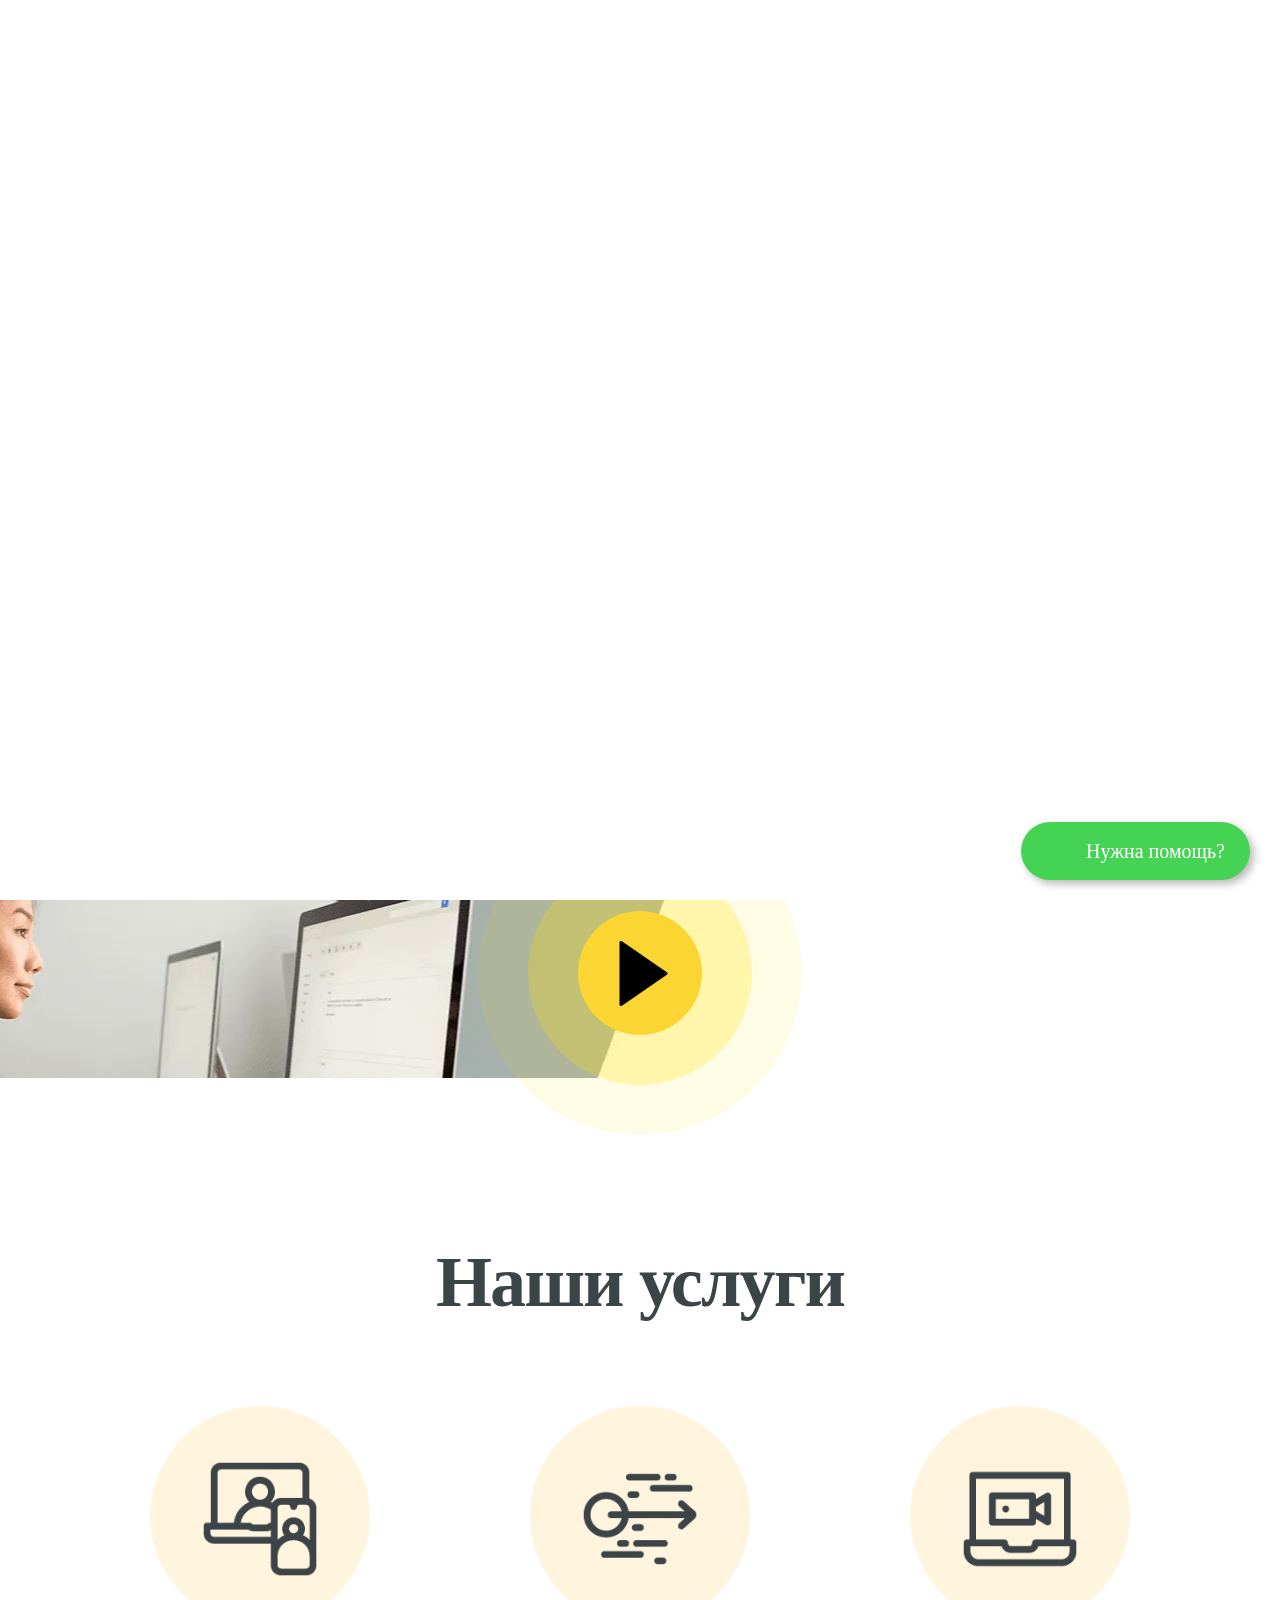
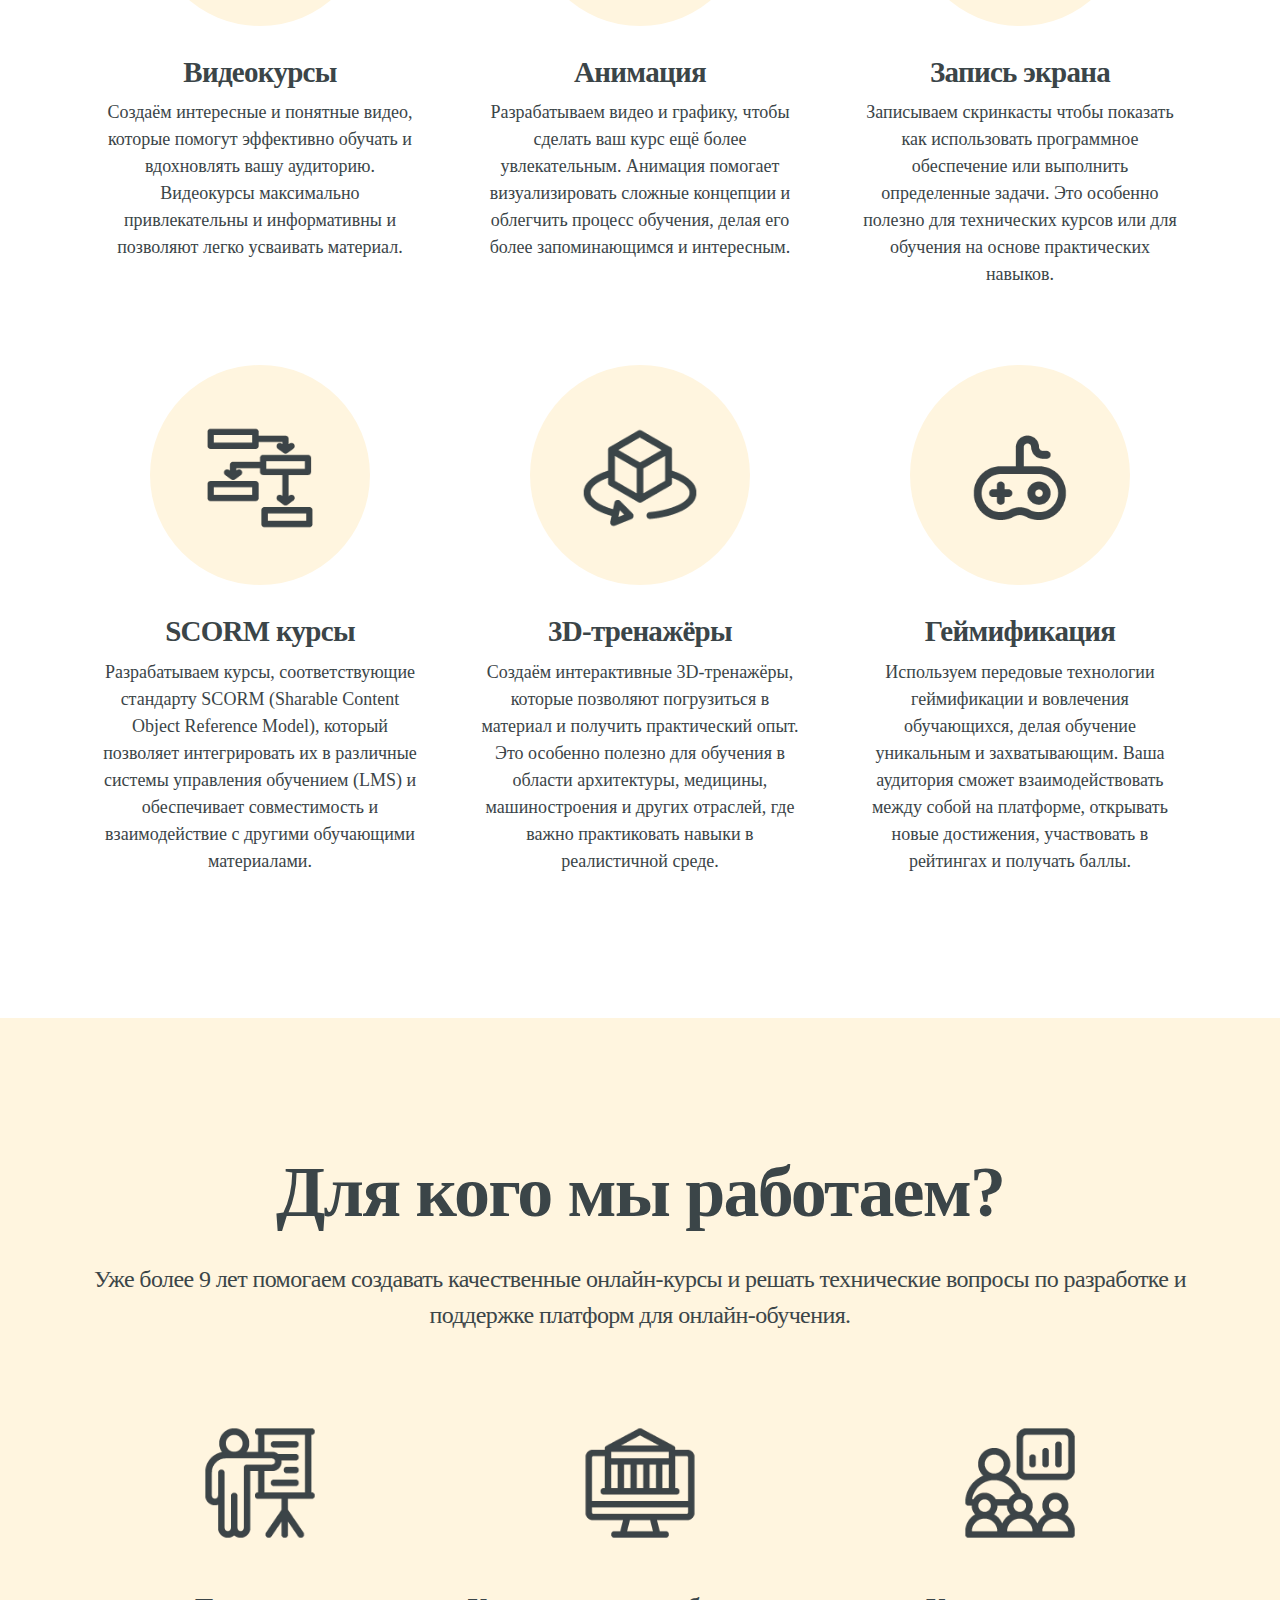
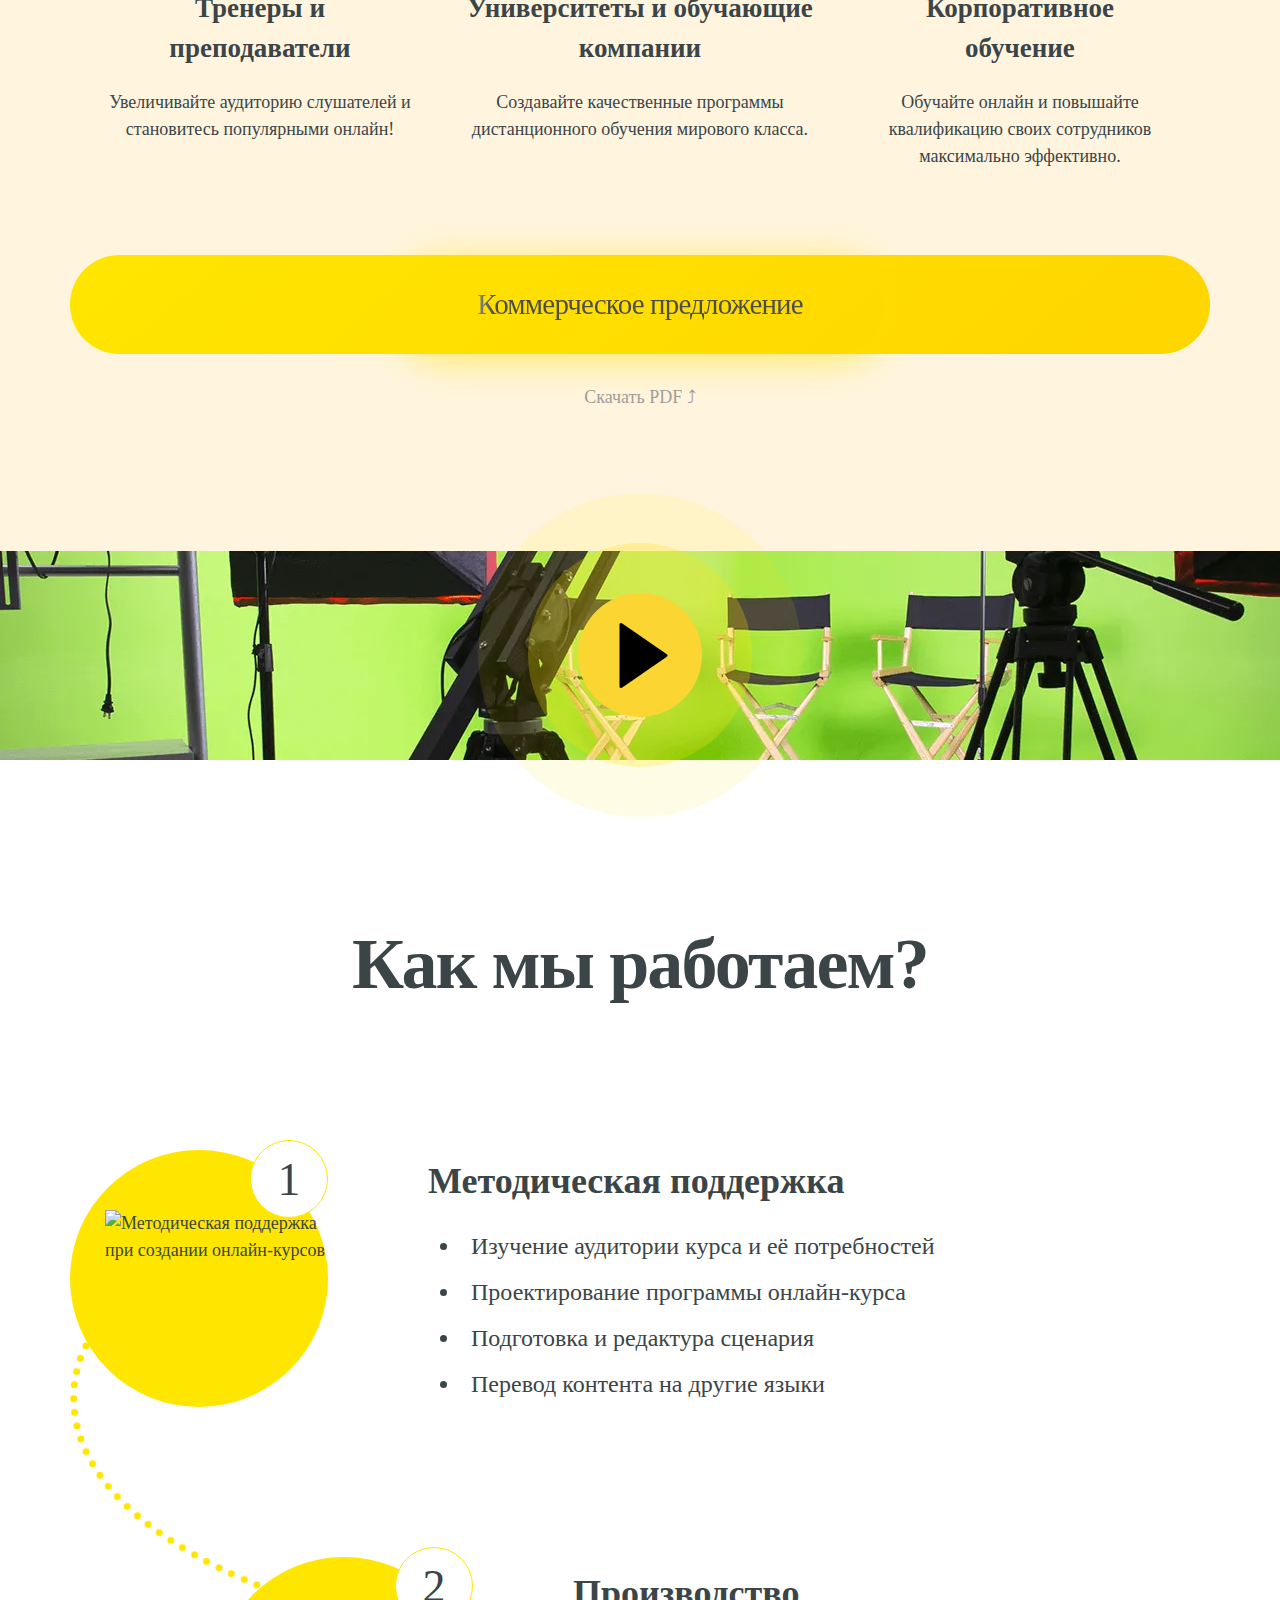
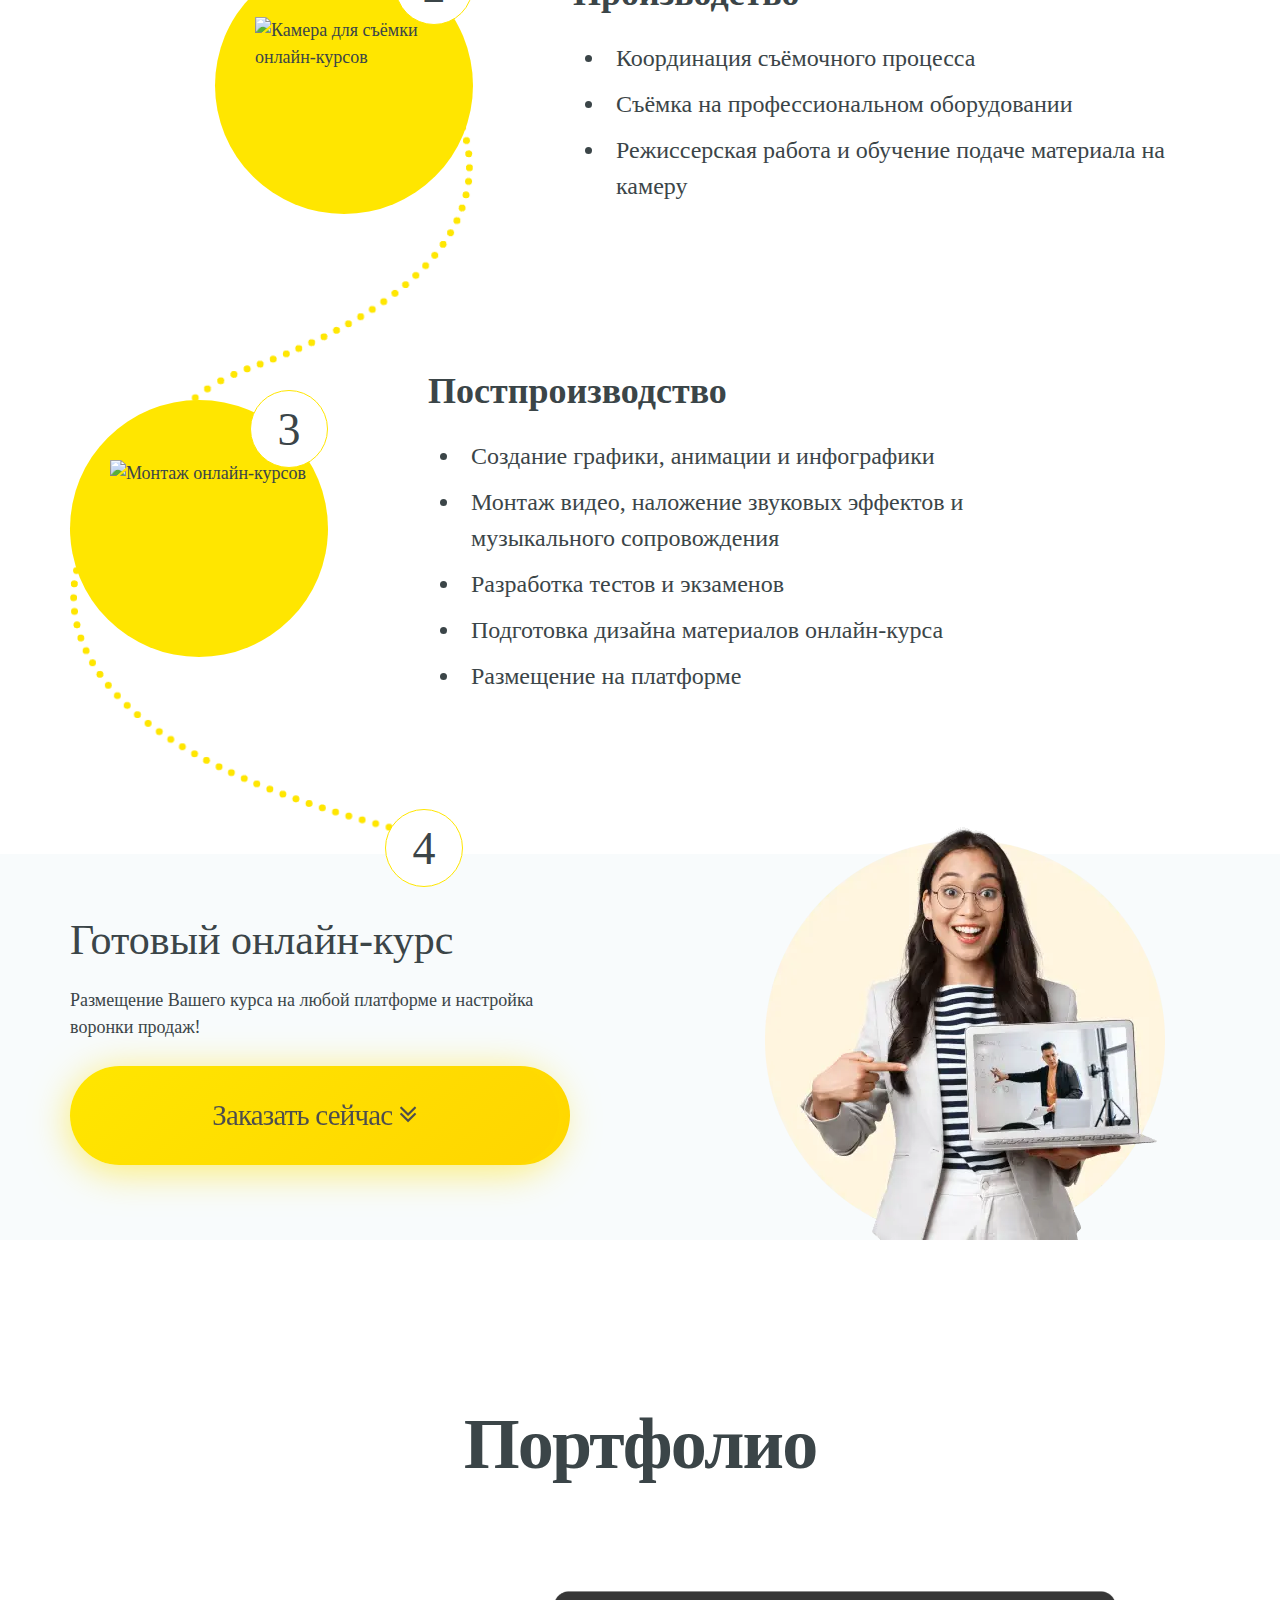
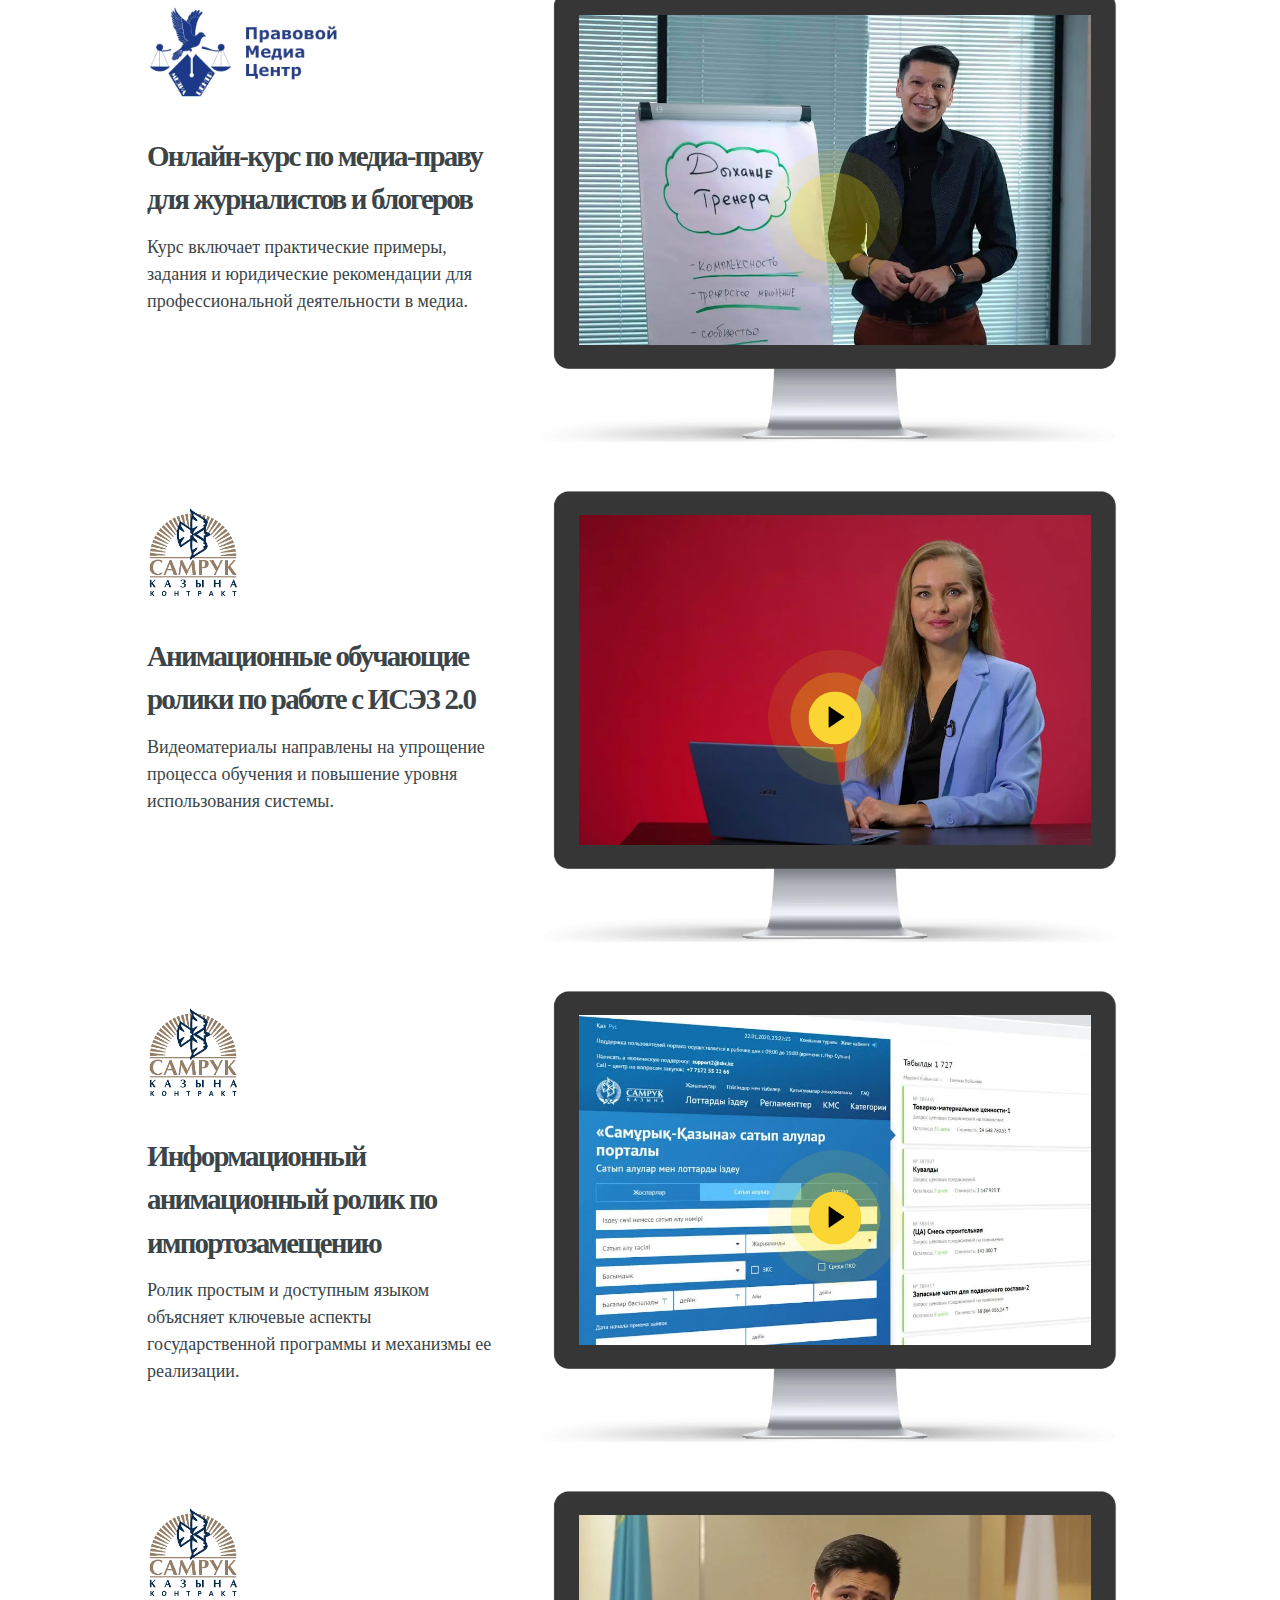
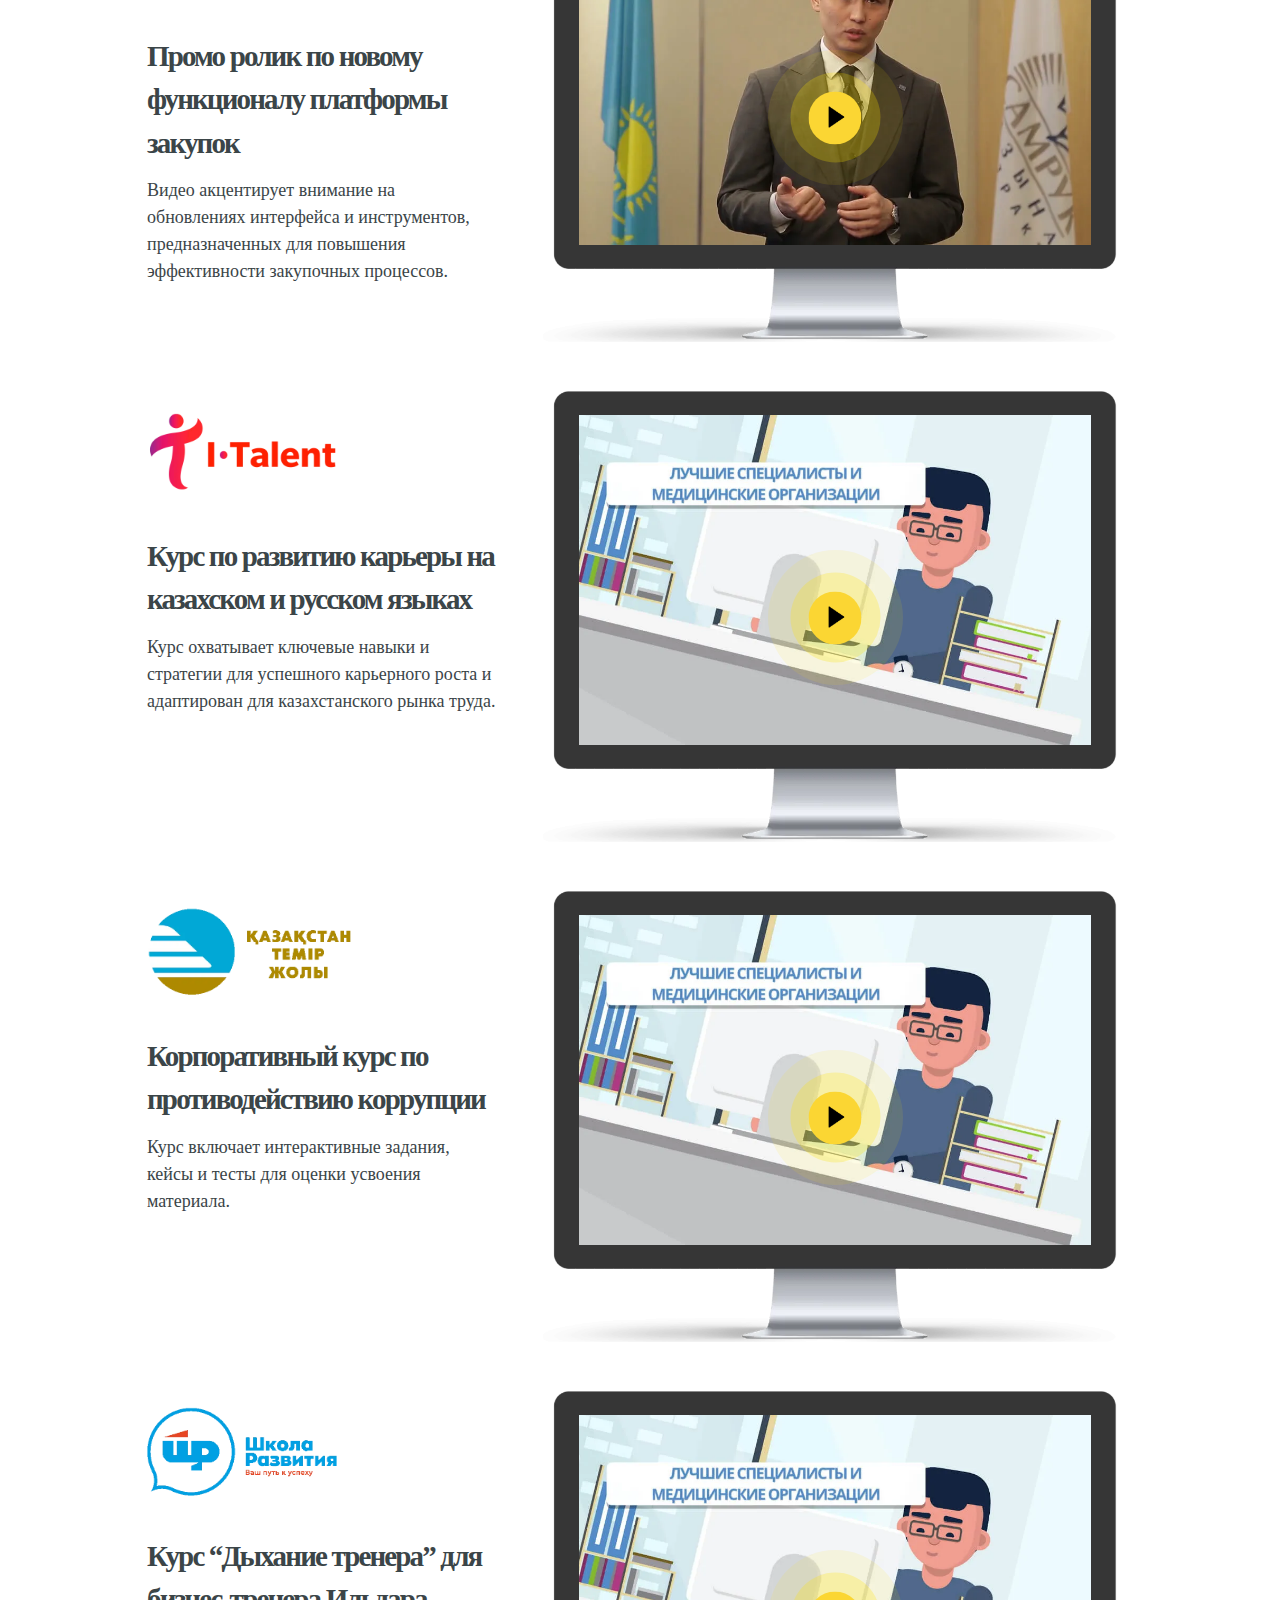
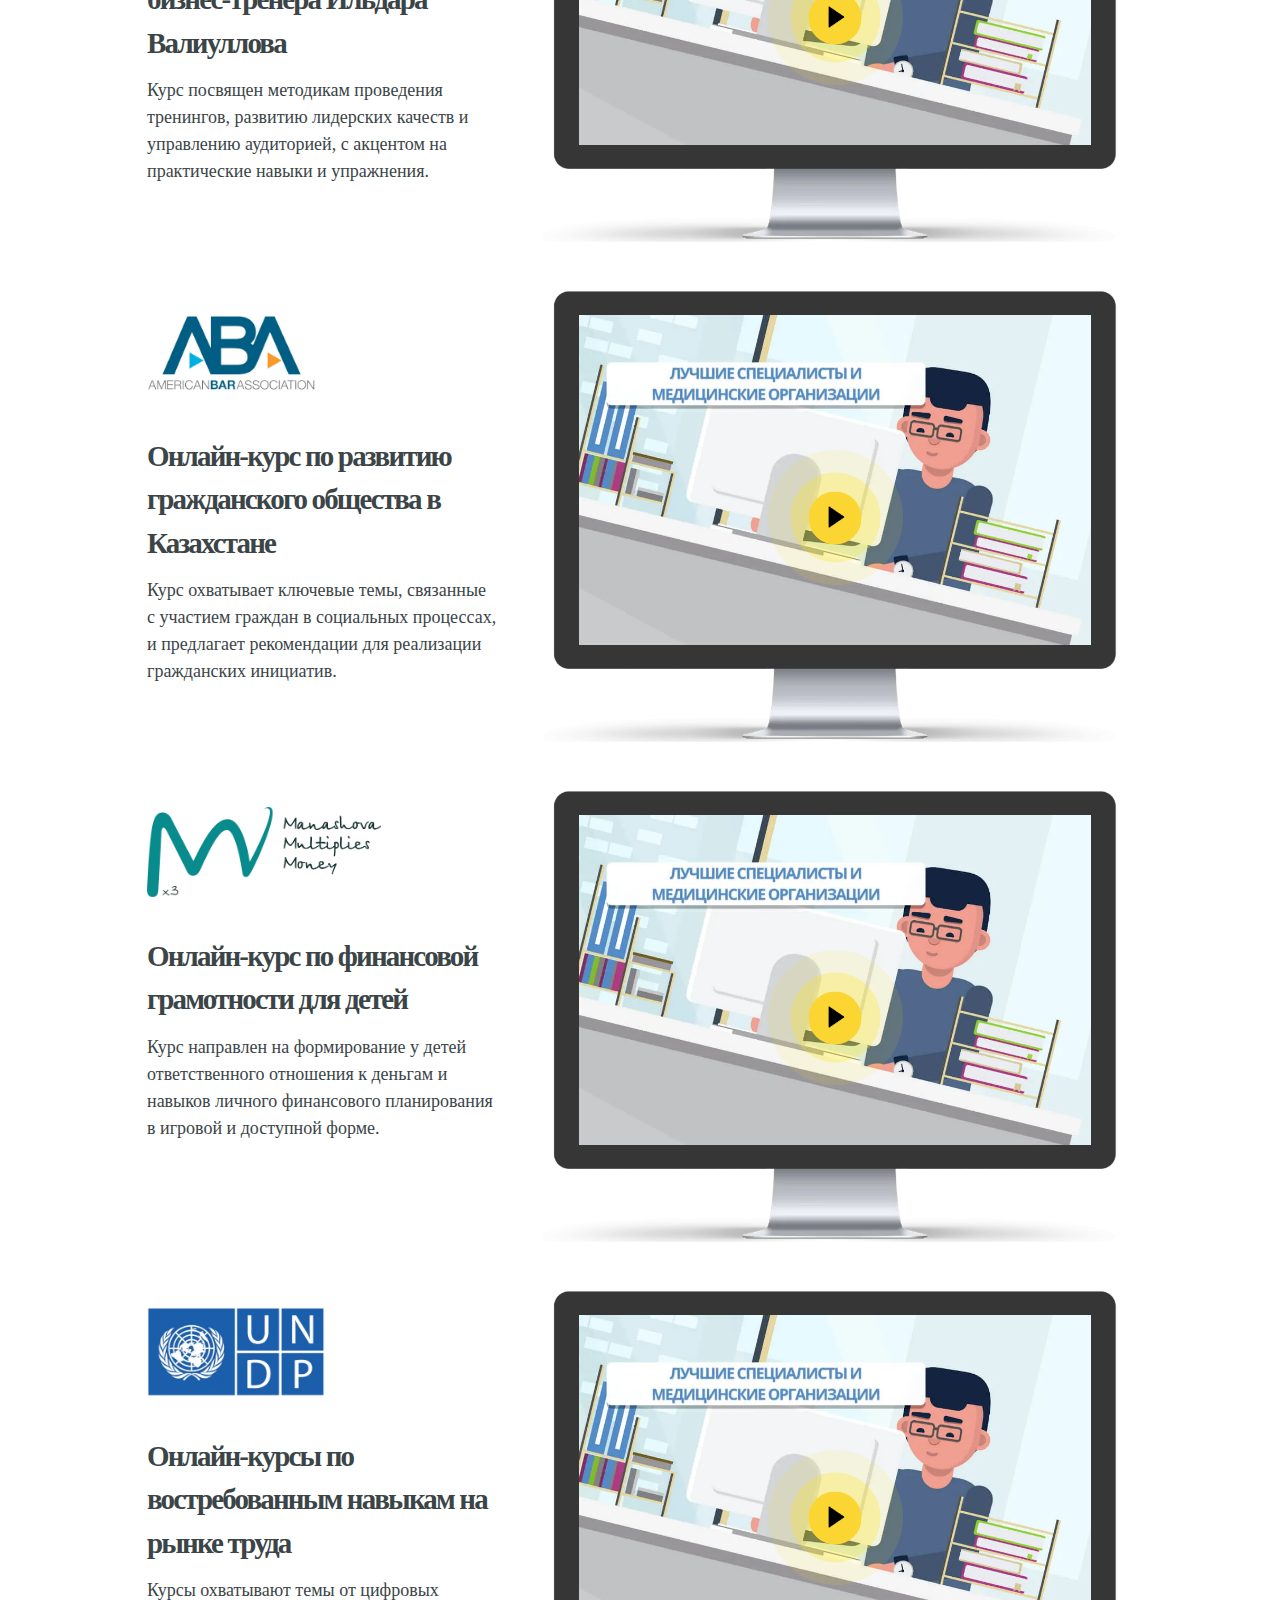
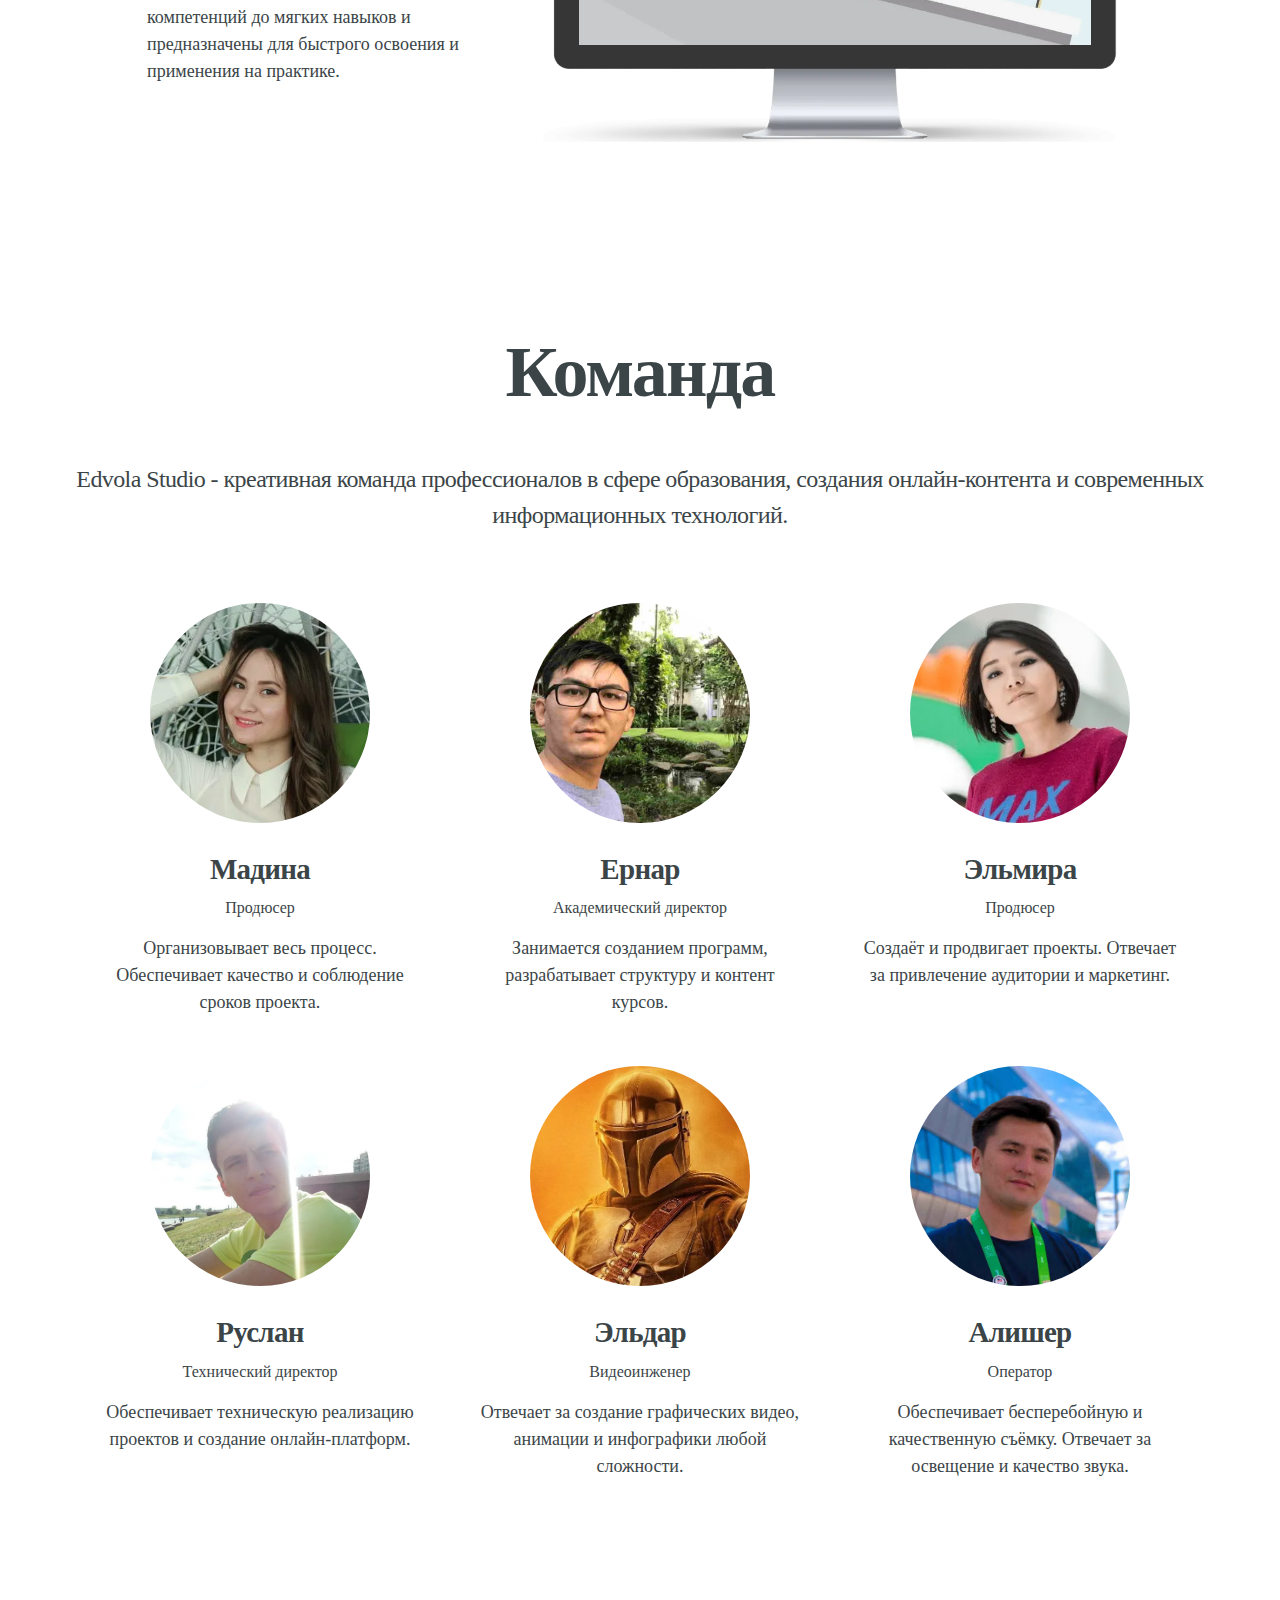
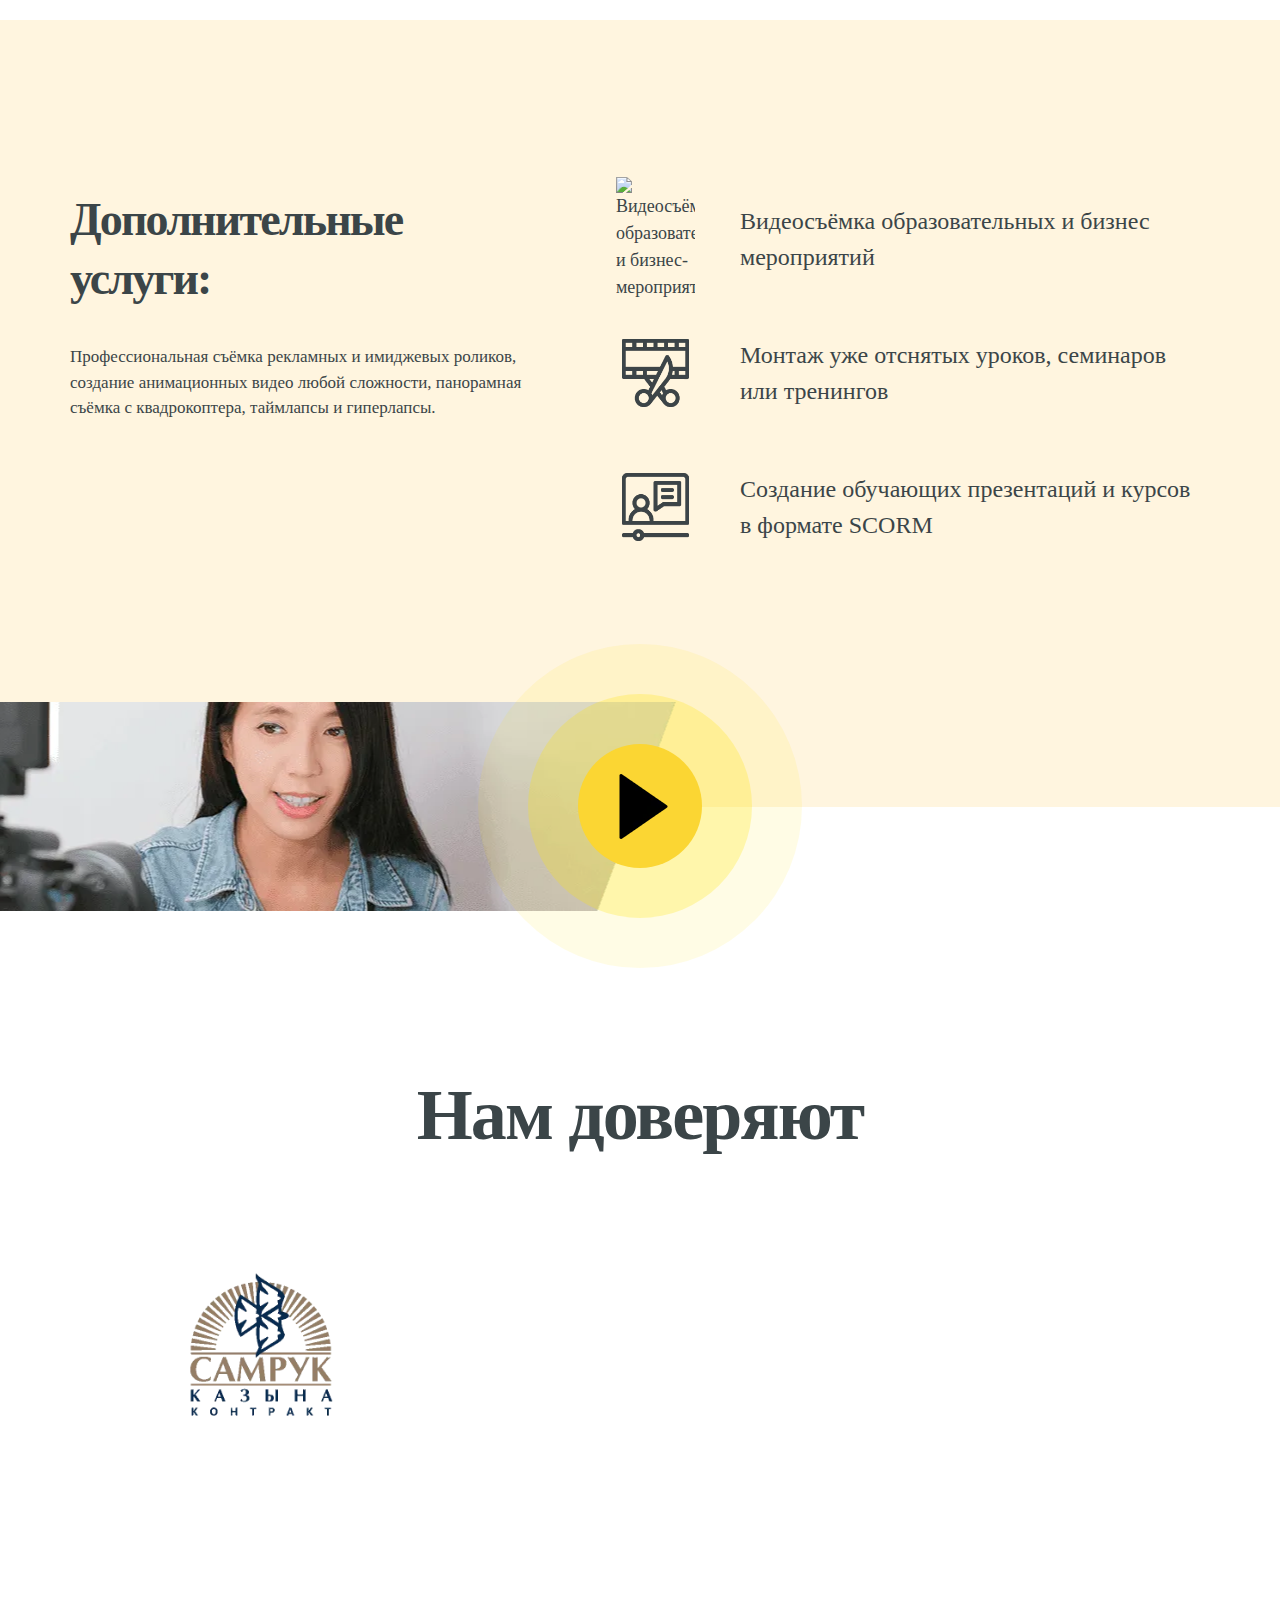
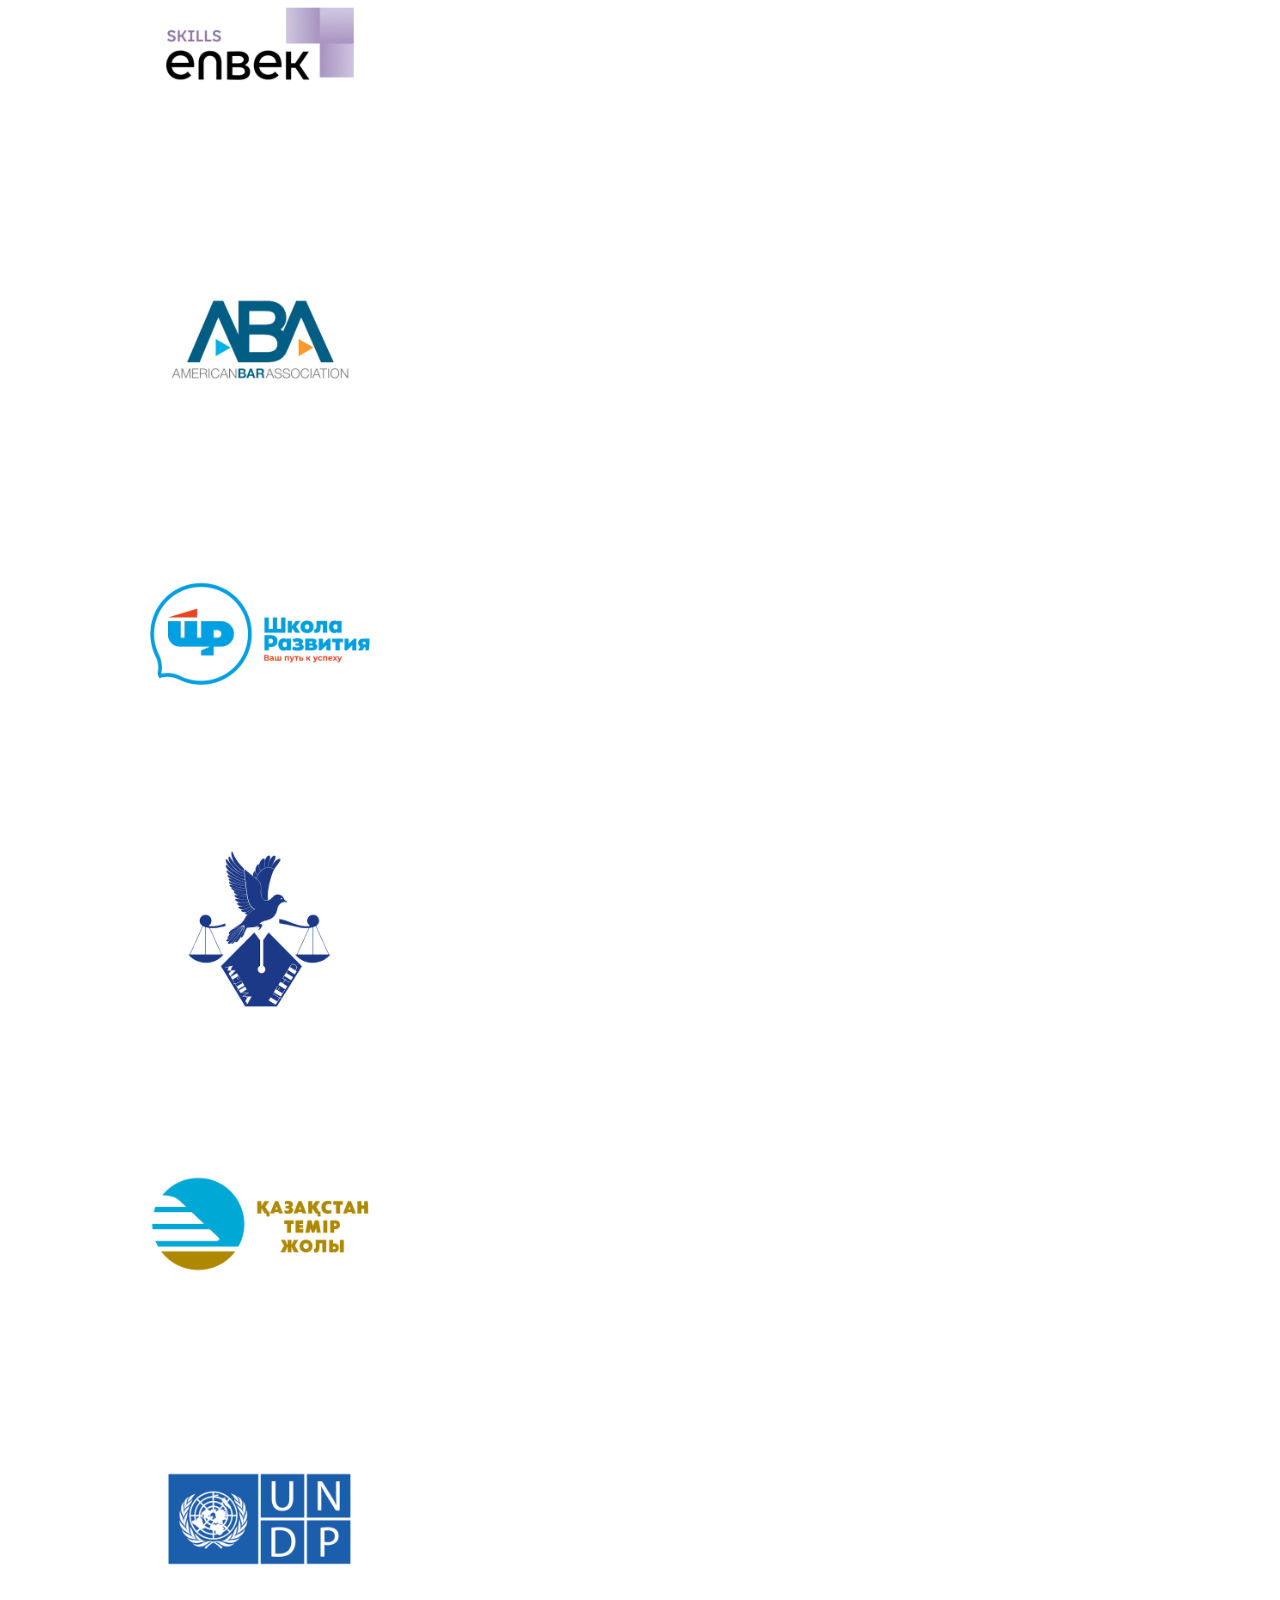
==== index.html @ fa93c35d "fix: add webp format" ====
<!DOCTYPE html>
<html lang="ru" prefix="og: http://ogp.me/ns#">

<head>
	<meta charset="UTF-8">
	<title>Edvola Studio - Разработка и создание онлайн-курсов в Алматы и Астане</title>
	<meta name="description"
		content="Создание онлайн-курсов в Алматы и Казахстане под ключ! Размещение на онлайн-платформе, методическая поддержка и продвижение."/>
	<meta name="keywords"
		content="edvola studio, онлайн-курс, создание, разработка, съемка, онлайн-урок, дистанционное, образование, обучение, онлайн, студия, видеостудия, продакшн, production, Астана, Алматы, Казахстан, профессиональная, съёмка, презентация, рекламный ролик, имиджевый ролик, анимационное видео, панорамная съёмка, квадрокоптер, таймлапс, гиперлапс" />
	<meta name="viewport" content="width=device-width, initial-scale=1.0" />
	<meta name="robots" content="index" />
	<meta http-equiv="X-UA-Compatible" content="ie=edge" />
	<meta name='wmail-verification' content='c36003935270b198771eaf811973a9ca' />
	<meta name="yandex-verification" content="5c29f9a946fb4bcd" />
	<meta name="google-site-verification" content="rIiNWN-0kuwwgDt87HEohZi1XH-rWsmYx-LOCkGzPdY" />

	<meta property="og:title" content="Edvola Studio - Разработка и создание онлайн-курсов в Алматы и Астане" />
	<meta property="og:type" content="website" />
	<meta property="og:url" content="https://edvola.studio" />
	<meta property="og:site_name" content="edvola.studio" />
	<meta property="og:image" content="https://edvola.studio/assets/images/video-one-full.webp" />
	<meta property="og:description"
		content="От идеи до готового онлайн-курса под ключ! Размещение на онлайн-платформах, методическая и техническая поддержка. Сильная команда с опытом в онлайн-образовании более 9 лет." />

	<meta name="twitter:card" content="summary" />
	<meta name="twitter:site" content="https://edvola.studio" />
	<meta name="twitter:title" content="Edvola Studio - Разработка и создание онлайн-курсов в Алматы и Астане" />
	<meta name="twitter:description"
		content="От идеи до готового онлайн-курса под ключ! Размещение на онлайн-платформах, методическая и техническая поддержка. Сильная команда с опытом в онлайн-образовании более 9 лет." />
	<meta name="twitter:image" content="https://edvola.studio/assets/images/video-one-full.webp" />

	<link rel="canonical" href="https://edvola.studio/" />
	<link rel="alternate" href="http://edvola.studio/" />
	<link rel="alternate" href="https://edvola.studio/index.html/" />
	<link rel="alternate" href="http://edvola.studio/index.html/" />

	<link rel="icon" type="image/svg+xml" href="https://edvola.studio/favicon.svg">
	<link rel="icon" type="image/png" href="https://edvola.studio/favicon.png">
	<link rel="apple-touch-icon" sizes="180x180" href="/apple-touch-icon.png">
	<link rel="icon" type="image/png" sizes="32x32" href="/favicon-32x32.png">
	<link rel="icon" type="image/png" sizes="16x16" href="/favicon-16x16.png">
	<link rel="manifest" href="/site.webmanifest">
	<link rel="mask-icon" href="/safari-pinned-tab.svg" color="#5bbad5">
	<meta name="msapplication-TileColor" content="#da532c">
	<meta name="theme-color" content="#ffffff">

	<script async type="application/ld+json">
    {
    "@context": "https://schema.org/",
    "@type": "Organization",
    "name": "Edvola Studio",
    "aggregateRating": {
    "@type": "AggregateRating",
    "ratingValue": "4.9",
    "reviewCount": "37"
    }
    }	
    </script>

	<!-- Global site tag (gtag.js) - Google Analytics -->
	<script async src="https://www.googletagmanager.com/gtag/js?id=G-FF6HRSGMWG"></script>
	<script>
		window.dataLayer = window.dataLayer || [];
		function gtag() { dataLayer.push(arguments); }
		gtag('js', new Date());

		gtag('config', 'G-FF6HRSGMWG');
	</script>

	<!-- Yandex.Metrika counter -->
	<script type="text/javascript">
		(function (m, e, t, r, i, k, a) {
			m[i] = m[i] || function () { (m[i].a = m[i].a || []).push(arguments) };
			m[i].l = 1 * new Date(); k = e.createElement(t), a = e.getElementsByTagName(t)[0], k.async = 1, k.src = r, a.parentNode.insertBefore(k, a)
		})
			(window, document, "script", "https://mc.yandex.ru/metrika/tag.js", "ym");

		ym(87450455, "init", {
			clickmap: true,
			trackLinks: true,
			accurateTrackBounce: true,
			webvisor: true
		});
	</script>
	<noscript>
		<div><img src="https://mc.yandex.ru/watch/87450455" style="position:absolute; left:-9999px;" alt="" /></div>
	</noscript>
	<!-- /Yandex.Metrika counter -->

	<script>
		!function(){var i="analytics",analytics=window[i]=window[i]||[];if(!analytics.initialize)if(analytics.invoked)window.console&&console.error&&console.error("Segment snippet included twice.");else{analytics.invoked=!0;analytics.methods=["trackSubmit","trackClick","trackLink","trackForm","pageview","identify","reset","group","track","ready","alias","debug","page","screen","once","off","on","addSourceMiddleware","addIntegrationMiddleware","setAnonymousId","addDestinationMiddleware","register"];analytics.factory=function(e){return function(){if(window[i].initialized)return window[i][e].apply(window[i],arguments);var n=Array.prototype.slice.call(arguments);if(["track","screen","alias","group","page","identify"].indexOf(e)>-1){var c=document.querySelector("link[rel='canonical']");n.push({__t:"bpc",c:c&&c.getAttribute("href")||void 0,p:location.pathname,u:location.href,s:location.search,t:document.title,r:document.referrer})}n.unshift(e);analytics.push(n);return analytics}};for(var n=0;n<analytics.methods.length;n++){var key=analytics.methods[n];analytics[key]=analytics.factory(key)}analytics.load=function(key,n){var t=document.createElement("script");t.type="text/javascript";t.async=!0;t.setAttribute("data-global-segment-analytics-key",i);t.src="https://cdn.segment.com/analytics.js/v1/" + key + "/analytics.min.js";var r=document.getElementsByTagName("script")[0];r.parentNode.insertBefore(t,r);analytics._loadOptions=n};analytics._writeKey="dWbkOIhnwFLEUZGVHCrQsXZY5YH3AnKE";;analytics.SNIPPET_VERSION="5.2.0";
		analytics.load("dWbkOIhnwFLEUZGVHCrQsXZY5YH3AnKE");
		analytics.page();
		}}();
	</script>

	<!-- Font Awesome -->
	<link rel="stylesheet" href="https://cdnjs.cloudflare.com/ajax/libs/font-awesome/4.7.0/css/font-awesome.min.css">
	<!-- end Font Awesome -->
	<!-- CSS -->
	<link rel="stylesheet" href="assets/css/style.css?39">
	<!-- end CSS -->
	<!-- Remodal -->
	<link rel="stylesheet" href="assets/css/remodal.css">
	<link rel="stylesheet" href="assets/css/remodal-default-theme.css">
	<!-- end Remodal -->
	<!-- Popup -->
	<link rel="stylesheet" href="assets/css/popup.css">
	<link rel="stylesheet" href="assets/css/popup-default-theme.css">
	<!-- end Popup -->
	<!-- Fancybox 3 -->
	<link rel="stylesheet" href="assets/css/jquery.fancybox.min.css">
	<!-- end Fancybox 3 -->

</head>

<body>

	<!-- Preloader -->
	<div class="preloader"></div>
	<!-- end Preloader -->

	<!-- Home Section -->
	<div class="home__section">
		<!-- Header -->
		<header>
			<div class="container flex">
			<div class="left-header">
					<a href="/" title="Логотип" class="page__logo">
						<img src="assets/images/logo.svg" alt="logo" title="Логотип Edvola Studio">
					</a>
					<div class="languages-mobile">
						<a href="#" class="languages-mobile__item languages-mobile__item-active">Рус</a>
					<div class="languages-mobile__other">
							<a href="kz.html" class="languages-mobile__item">Қаз</a>
							<a href="en.html" class="languages-mobile__item">Eng</a>
					</div>
					</div>
			</div>
				<div class="right-header">
					<div class="languages">
						<a href="#" class="languages__item languages__item-active">Рус</a>
						<a href="kz.html" class="languages__item">Қаз</a>
						<a href="en.html" class="languages__item">Eng</a>
					</div>
					<a href="tel:87751177551" title="Позвонить" class="page__phone"><i class="fa fa-phone"
							aria-hidden="true"></i>
						+7 (775) 117 75 51</a>
				</div>
			</div>
		</header>
		<!-- end Header -->

		<!-- Content Home -->
		<div class="content__home">
			<div class="container">
				<h1>Мы <strong class="typewrite" data-period="600" data-type='[ "разрабатываем", "создаём", "размещаем", "продвигаем" ]'>
						<span class="wrap"></span>
					</strong>
					<br>онлайн-курсы в Казахстане
				</h1>
				<div class="content__items flex">
					<div class="item__list">
						<ul class="reset">
							<li>От идеи до готового курса под ключ</li>
							<li>Размещение на <a href="https://edvola.com/ru/education" class="highlighted-text"
									target="blank">платформе</a></li>
							<li>Продвижение и поддержка</li>
						</ul>
					</div>
					<div class="item__form">
						<form class="order__form">
							<div class="input__el">
								<input type="tel" name="phone" placeholder="Ваш телефон" required>
							</div>
							<div class="input__el yellow_wrapper">
								<button type="submit" class="order__btn">Получить консультацию</button>
							</div>
							<div class="input__el">
								Это бесплатно ⤴
							</div>
						</form>
					</div>
				</div>
			</div>
		</div>
		<!-- end Content Home -->
	</div>
	<!-- end Home Section -->

	<!-- Video Section -->
	<div class="video__section video__one">
		<a href="assets/images/video-one-full.webp" title="Смотреть видео" class="play__ico"
			data-fancybox><span></span></a>
	</div>
	<!-- end Video Section -->


	<!-- Services Section -->
	<div class="services__section">
		<div class="container">
			<div class="title__section">
				<h2>Наши услуги</h2>
				<span></span>
			</div>
			<div class="services__items flex">
				<div class="item"><a href="#" title="Видеокурсы">
						<div class="item__ico">
							<img src="assets/images/virtual-event.webp" class="icons_services" alt="Видеокурсы"
								title="Видеокурсы">
						</div>

						<div class="item__content">
							<b>Видеокурсы</b>
							<p>Создаём интересные и понятные видео, которые помогут эффективно обучать и вдохновлять вашу
								аудиторию. Видеокурсы максимально привлекательны и информативны и позволяют легко усваивать
								материал.</p>
						</div>
					</a></div>
				<div class="item"><a href="#" title="Анимация">
						<div class="item__ico">
							<img src="assets/images/acceleration.webp" class="icons_services" alt="Анимация" title="Анимация">
						</div>
						<div class="item__content">
							<b>Анимация</b>
							<p>Разрабатываем видео и графику, чтобы сделать ваш курс ещё более увлекательным. Анимация помогает
								визуализировать сложные концепции и облегчить процесс обучения, делая его более запоминающимся и
								интересным.</p>
						</div>
					</a></div>
				<div class="item"><a href="#" title="Запись экрана">
						<div class="item__ico">
							<img src="assets/images/screen.webp" class="icons_services" alt="Запись экрана"
								title="Запись экрана">
						</div>
						<div class="item__content">
							<b>Запись экрана</b>
							<p>Записываем скринкасты чтобы показать как использовать программное обеспечение или выполнить
								определенные задачи. Это особенно полезно для технических курсов или для обучения на основе
								практических навыков.</p>
						</div>
					</a></div>
			</div><br>
			<div class="services__items flex">
				<div class="item"><a href="#" title="SCORM курсы">
						<!--href="#modal__team-1"-->
						<div class="item__ico">
							<img src="assets/images/plan.webp" class="icons_services" alt="SCORM курсы" title="SCORM курсы">
						</div>
						<div class="item__content">
							<b>SCORM курсы</b>
							<p>Разрабатываем курсы, соответствующие стандарту SCORM (Sharable Content Object Reference Model),
								который позволяет интегрировать их в различные системы управления обучением (LMS) и обеспечивает
								совместимость и взаимодействие с другими обучающими материалами.</p>
						</div>
					</a></div>
				<div class="item"><a href="#" title="3D-тренажёры">
						<div class="item__ico">
							<img src="assets/images/3d-view.webp" class="icons_services" alt="3D-тренажёры"
								title="3D-тренажёры">
						</div>
						<div class="item__content">
							<b>3D-тренажёры</b>
							<p>Создаём интерактивные 3D-тренажёры, которые позволяют погрузиться в материал и получить
								практический опыт. Это особенно полезно для обучения в области архитектуры, медицины,
								машиностроения и других отраслей, где важно практиковать навыки в реалистичной среде.</p>
						</div>
					</a></div>
				<div class="item"><a href="#" title="AR-VR технологии">
						<div class="item__ico">
							<img src="assets/images/gamification.webp" class="icons_services" alt="AR-VR технологии"
								title="AR-VR технологии">
						</div>
						<div class="item__content">
							<b>Геймификация</b>
							<p>Используем передовые технологии геймификации и вовлечения обучающихся, делая обучение уникальным
								и захватывающим. Ваша аудитория сможет взаимодействовать между собой на платформе, открывать новые достижения, участвовать в рейтингах и получать баллы.</p>
						</div>
					</a></div>
			</div>
		</div>
	</div>
	<!-- end Services Section -->
	<br><br><br><br>
	<!-- About Section -->
	<div class="about__section">
		<div class="container">
			<div class="title__section sub__text">
				<h2>Для кого мы работаем?</h2>
				<span>Уже более 9 лет помогаем создавать качественные онлайн-курсы и решать технические вопросы по
					разработке
					и поддержке платформ для онлайн-обучения.</span>
			</div>
			<div class="about__items flex">
				<div class="item">
					<div class="item__ico">
						<img src="assets/images/presentation (2).webp" class="icons" alt="Тренеры и коучи"
							title="Тренеры и коучи">
					</div>
					<div class="item__content">
						<b>Тренеры и <br>преподаватели</b>
						<p>Увеличивайте аудиторию слушателей и становитесь популярными онлайн!</p>
					</div>
				</div>
				<div class="item">
					<div class="item__ico">
						<img src="assets/images/online-university.webp" class="icons" alt="Университеты и обучающие компании"
							title="Университеты и обучающие компании">
					</div>
					<div class="item__content">
						<b>Университеты и обучающие компании</b>
						<p>Создавайте качественные программы дистанционного обучения мирового класса.</p>
					</div>
				</div>
				<div class="item">
					<div class="item__ico">
						<img src="assets/images/presentation (1).webp" class="icons" alt="Корпоративный сектор"
							title="Корпоративный сектор">
					</div>
					<div class="item__content">
						<b>Корпоративное<br>обучение</b>
						<p>Обучайте онлайн и повышайте квалификацию своих сотрудников максимально эффективно.</p>
					</div>
				</div>
			</div>

			<div class="center__order">
				<div class="yellow_wrapper">
					<a href="#modal__order" title="Коммерческое предложение" class="order__btn link__button">Коммерческое
						предложение</a>
				</div>
			</div>

			<div class="input__el">
				Скачать PDF ⤴
			</div>
		</div>
	</div>
	<!-- end About Section -->

	<!-- Video Section -->
	<div class="video__section video__two">
		<a href="assets/images/video-two-full.webp" title="Смотреть видео" class="play__ico"
			data-fancybox><span></span></a>
	</div>
	<!-- end Video Section -->

	<!-- Steps Section -->
	<div class="steps__section">
		<div class="container">
			<div class="title__section">
				<h2>Как мы работаем?</h2><br>
			</div>
			<div class="steps__items">
				<div class="item flex">
					<div class="item__ico">
						<span>1</span>
						<img src="assets/images/image954.svg" alt="Методическая поддержка при создании онлайн-курсов"
							title="Методическая поддержка при создании онлайн-курсов">
					</div>
					<div class="item__content">
						<b>Методическая поддержка</b>
						<ul class="reset2">
							<li>Изучение аудитории курса и её потребностей</li>
							<li>Проектирование программы онлайн-курса</li>
							<li>Подготовка и редактура сценария</li>
							<li>Перевод контента на другие языки</li>
						</ul>
					</div>
				</div>
				<div class="item flex">
					<div class="item__ico">
						<span>2</span>
						<img src="assets/images/image1171.svg" alt="Камера для съёмки онлайн-курсов"
							title="Камера для съёмки онлайн-курсов">
					</div>
					<div class="item__content">
						<b>Производство</b>
						<ul class="reset2">
							<li>Координация съёмочного процесса</li>
							<li>Съёмка на профессиональном оборудовании</li>
							<li>Режиссерская работа и обучение подаче материала на камеру</li>
						</ul>
					</div>
				</div>
				<div class="item flex">
					<div class="item__ico">
						<span>3</span>
						<img src="assets/images/image1173.svg" alt="Монтаж онлайн-курсов" title="Монтаж онлайн-курсов">
					</div>
					<div class="item__content">
						<b>Постпроизводство</b>
						<ul class="reset2">
							<li>Создание графики, анимации и инфографики</li>
							<li>Монтаж видео, наложение звуковых эффектов и музыкального сопровождения</li>
							<li>Разработка тестов и экзаменов</li>
							<li>Подготовка дизайна материалов онлайн-курса</li>
							<li>Размещение на платформе</li>
						</ul>
					</div>
				</div>
			</div>
		</div>
	</div>
	<!-- end Steps Section -->

	<!-- Offer Section -->
	<div class="offer__section">
		<div class="container">
			<div class="offer__items flex">
				<div class="item__text">
					<div class="round">4</div>
					<span>Готовый <nobr>онлайн-курс</nobr></span>
					<small>Размещение Вашего курса на любой платформе и настройка воронки продаж!</small>
					<div class="yellow_wrapper">
						<a href="#modal__order" title="Заказать курс" class="order__btn link__button">Заказать сейчас <i
								class="fa fa-angle-double-down" aria-hidden="true"></i></a>
					</div>
					<!--<div class="input__timer">
						* Ограниченное предложение
					</div>-->
				</div>
				<div class="offer__items--img">
					<img src="./assets/images/ing-wumen-pc.webp" alt="img">
				</div>
				<!--<div class="item__video">
					<div class="item__bg" style='background: url("assets/images/screenshot_1.webp");background-size: cover;background-position: center;'>
						<a href="https://www.youtube.com/watch?v=qSv38IMriu4" title="Смотреть видео" class="play__ico small_" data-fancybox><span></span></a>
					</div>
				</div>-->
			</div>
		</div>
	</div>
	<!-- end Offer Section -->

	<!-- porfolio -->
	<div class="portfolio__section">
		<div class="container">
			<div class="title__section">
				<h2>Портфолио</h2>
			</div>
			<div class="portfolio__items">
				<div class="portfoli-items js-portfoli-items">
					<div class="portfoli-items__grid">
						<div class="portfoli-items__txt">
							<img src="./assets/images/portfolio-1.webp" class="portfolio__item" alt="logo">
							<h3 class="portfolio__item">Онлайн-курс по медиа-праву для журналистов и блогеров</h3>
							<p>Курс включает практические примеры, задания и юридические рекомендации для профессиональной деятельности в медиа.</p>
						</div>
						<div class="portfoli-items__item">
							<div class="item__bg"
								style='background: url("assets/images/screenshot_1.webp");background-size: cover; background-position: center; height: 66%; width: 86%; margin-left: 7%;'>
								<a href="https://youtu.be/q4YOmsTgaUw" title="Смотреть видео" class="play__ico small_"
									data-fancybox></a>
							</div>
						</div>
					</div>
					<div class="portfoli-items__grid">
						<div class="portfoli-items__txt">
							<img src="./assets/images/portfolio-2.webp" class="portfolio__item" alt="logo">
							<h3 class="portfolio__item">Анимационные обучающие ролики по работе с ИСЭЗ 2.0</h3>
							<p>Видеоматериалы направлены на упрощение процесса обучения и повышение уровня использования системы.							</p>
						</div>
						<div class="portfoli-items__item">
							<div class="item__bg"
								style='background: url("assets/images/screenshot_3.webp");background-size: cover; background-position: center; height: 66%; width: 86%; margin-left: 7%;'>
								<a href="https://youtu.be/AvsoNJUrDk4" title="Смотреть видео" class="play__ico small_"
									data-fancybox><span></span></a>
							</div>
						</div>
					</div>
					<div class="portfoli-items__grid">
						<div class="portfoli-items__txt">
							<img src="./assets/images/portfolio-2.webp" class="portfolio__item" alt="logo">
							<h3 class="portfolio__item">Информационный анимационный ролик по импортозамещению</h3>
							<p>Ролик простым и доступным языком объясняет ключевые аспекты государственной программы и механизмы ее реализации.
							</p>
						</div>
						<div class="portfoli-items__item">
							<div class="item__bg"
								style='background: url("assets/images/screenshot_4.webp");background-size: cover; background-position: center; height: 66%; width: 86%; margin-left: 7%;'>
								<a href="https://youtu.be/xmXlJWBUlIU" title="Смотреть видео" class="play__ico small_"
									data-fancybox><span></span></a>
							</div>
						</div>
					</div>
					<div class="portfoli-items__grid">
						<div class="portfoli-items__txt">
							<img src="./assets/images/portfolio-2.webp" class="portfolio__item" alt="logo">
							<h3 class="portfolio__item">Промо ролик по новому функционалу платформы закупок
							</h3>
							<p>Видео акцентирует внимание на обновлениях интерфейса и инструментов, предназначенных для повышения эффективности закупочных процессов.</p>
						</div>
						<div class="portfoli-items__item">
							<div class="item__bg"
								style='background: url("assets/images/screenshot_5.webp");background-size: cover; background-position: center; height: 66%; width: 86%; margin-left: 7%;'>
								<a href="https://youtu.be/D6-4oQxqWRc" title="Смотреть видео" class="play__ico small_"
									data-fancybox><span></span></a>
							</div>
						</div>
					</div>
					<div class="portfoli-items__grid">
						<div class="portfoli-items__txt">
							<img src="./assets/images/portfolio-5.webp" class="portfolio__item" alt="logo">
							<h3 class="portfolio__item">Курс по развитию карьеры на казахском и русском языках</h3>
							<p>Курс охватывает ключевые навыки и стратегии для успешного карьерного роста и адаптирован для казахстанского рынка труда.</p>
						</div>
						<div class="portfoli-items__item">
							<div class="item__bg"
								style='background: url("assets/images/screenshot_7.webp");background-size: cover; background-position: center; height: 66%; width: 86%; margin-left: 7%;'>
								<a href="https://www.youtube.com/watch?v=W0S9uQ7obbE" title="Смотреть видео"
									class="play__ico small_" data-fancybox><span></span></a>
							</div>
						</div>
					</div>
					<div class="portfoli-items__grid">
						<div class="portfoli-items__txt">
							<img src="./assets/images/portfolio-6.webp" class="portfolio__item" alt="logo">
							<h3 class="portfolio__item">Корпоративный курс по противодействию коррупции</h3>
							<p>Курс включает интерактивные задания, кейсы и тесты для оценки усвоения материала.</p>
						</div>
						<div class="portfoli-items__item">
							<div class="item__bg"
								style='background: url("assets/images/screenshot_7.webp");background-size: cover; background-position: center; height: 66%; width: 86%; margin-left: 7%;'>
								<a href="https://www.youtube.com/watch?v=W0S9uQ7obbE" title="Смотреть видео"
									class="play__ico small_" data-fancybox><span></span></a>
							</div>
						</div>
					</div>
					<div class="portfoli-items__grid">
						<div class="portfoli-items__txt">
							<img src="./assets/images/portfolio-7.webp" class="portfolio__item" alt="logo">
							<h3 class="portfolio__item">Курс “Дыхание тренера” для бизнес-тренера Ильдара Валиуллова</h3>
							<p>Курс посвящен методикам проведения тренингов, развитию лидерских качеств и управлению аудиторией, с акцентом на практические навыки и упражнения.</p>
						</div>
						<div class="portfoli-items__item">
							<div class="item__bg"
								style='background: url("assets/images/screenshot_7.webp");background-size: cover; background-position: center; height: 66%; width: 86%; margin-left: 7%;'>
								<a href="https://www.youtube.com/watch?v=W0S9uQ7obbE" title="Смотреть видео"
									class="play__ico small_" data-fancybox><span></span></a>
							</div>
						</div>
					</div>
					<div class="portfoli-items__grid">
						<div class="portfoli-items__txt">
							<img src="./assets/images/portfolio-8.webp" class="portfolio__item" alt="logo">
							<h3 class="portfolio__item">Онлайн-курс по развитию гражданского общества в Казахстане</h3>
							<p>Курс охватывает ключевые темы, связанные с участием граждан в социальных процессах, и предлагает рекомендации для реализации гражданских инициатив.</p>
						</div>
						<div class="portfoli-items__item">
							<div class="item__bg"
								style='background: url("assets/images/screenshot_7.webp");background-size: cover; background-position: center; height: 66%; width: 86%; margin-left: 7%;'>
								<a href="https://www.youtube.com/watch?v=W0S9uQ7obbE" title="Смотреть видео"
									class="play__ico small_" data-fancybox><span></span></a>
							</div>
						</div>
					</div>
					<div class="portfoli-items__grid">
						<div class="portfoli-items__txt">
							<img src="./assets/images/portfolio-9.webp" class="portfolio__item" alt="logo">
							<h3 class="portfolio__item">Онлайн-курс по финансовой грамотности для детей</h3>
							<p>Курс направлен на формирование у детей ответственного отношения к деньгам и навыков личного финансового планирования в игровой и доступной форме.</p>
						</div>
						<div class="portfoli-items__item">
							<div class="item__bg"
								style='background: url("assets/images/screenshot_7.webp");background-size: cover; background-position: center; height: 66%; width: 86%; margin-left: 7%;'>
								<a href="https://www.youtube.com/watch?v=W0S9uQ7obbE" title="Смотреть видео"
									class="play__ico small_" data-fancybox><span></span></a>
							</div>
						</div>
					</div>
					<div class="portfoli-items__grid">
						<div class="portfoli-items__txt">
							<img src="./assets/images/portfolio-10.webp" class="portfolio__item" alt="logo">
							<h3 class="portfolio__item">Онлайн-курсы по востребованным навыкам на рынке труда</h3>
							<p>Курсы охватывают темы от цифровых компетенций до мягких навыков и предназначены для быстрого освоения и применения на практике.</p>
						</div>
						<div class="portfoli-items__item">
							<div class="item__bg"
								style='background: url("assets/images/screenshot_7.webp");background-size: cover; background-position: center; height: 66%; width: 86%; margin-left: 7%;'>
								<a href="https://www.youtube.com/watch?v=W0S9uQ7obbE" title="Смотреть видео"
									class="play__ico small_" data-fancybox><span></span></a>
							</div>
						</div>
					</div>
				</div>
			</div>
		</div>
	</div>
	<!-- end portfolio -->

	<!-- team Section -->
	<div class="team__section">
		<div class="container">
			<div class="title__section">
				<h2>Команда</h2>
				<span>Edvola Studio - креативная команда профессионалов в сфере образования, создания онлайн-контента и
					современных информационных технологий.</span>
			</div>
			<div class="team__items flex">
				<div class="item"><a href="#" title="Мадина">
						<div class="item__ico"
							style='background: url("assets/images/team-2.webp");background-size: cover;background-position: center;'>
						</div>
						<div class="item__content">
							<b>Мадина</b>
							<small>Продюсер</small>
							<p>Организовывает весь процесс. Обеспечивает качество и соблюдение сроков проекта.</p>
						</div>
					</a></div>
				<div class="item"><a href="#" title="Ернар">
						<div class="item__ico"
							style='background: url("assets/images/team-4.webp");background-size: cover;background-position: center;'>
						</div>
						<div class="item__content">
							<b>Ернар</b>
							<small>Академический директор</small>
							<p>Занимается созданием программ, разрабатывает структуру и контент курсов.</p>
						</div>
					</a></div>
				<div class="item"><a href="#" title="Эльмира">
						<div class="item__ico"
							style='background: url("assets/images/team-3.webp");background-size: cover;background-position: center;'>
						</div>
						<div class="item__content">
							<b>Эльмира</b>
							<small>Продюсер</small>
							<p>Cоздаёт и продвигает проекты. Отвечает за привлечение аудитории и маркетинг.</p>
						</div>
					</a></div>
			</div>
			<div class="team__items flex">
				<div class="item"><a href="#" title="Руслан">
						<!--href="#modal__team-1"-->
						<div class="item__ico"
							style='background: url("assets/images/team-1.webp");background-size: cover;background-position: center;'>
						</div>
						<div class="item__content">
							<b>Руслан</b>
							<small>Технический директор</small>
							<p>Обеспечивает техническую реализацию проектов и создание онлайн-платформ.</p>
						</div>
					</a></div>
				<div class="item"><a href="#" title="Ксения">
						<div class="item__ico"
							style='background: url("assets/images/team-5.webp");background-size: cover;background-position: center;'>
						</div>
						<div class="item__content">
							<b>Эльдар</b>
							<small>Видеоинженер</small>
							<p>Отвечает за создание графических видео, анимации и инфографики любой сложности.</p>
						</div>
					</a></div>
				<div class="item"><a href="#" title="Алишер">
						<div class="item__ico"
							style='background: url("assets/images/team-6.webp");background-size: cover;background-position: center;'>
						</div>
						<div class="item__content">
							<b>Алишер</b>
							<small>Оператор</small>
							<p>Обеспечивает бесперебойную и качественную съёмку. Отвечает за освещение и качество звука.</p>
						</div>
					</a></div>
			</div>
		</div>
	</div>
	<!-- end team Section -->

	<!-- Services Section -->
	<div class="additional__section">
		<div class="container">
			<div class="additional__items flex">
				<div class="item__content">
					<h2>Дополнительные услуги:</h2>
					<p>Профессиональная съёмка рекламных и имиджевых роликов, создание анимационных видео любой
						сложности, панорамная съёмка с квадрокоптера, таймлапсы и гиперлапсы.</p>
				</div>
				<div class="item__content__list">
					<div class="item flex">
						<div class="item__ico">
							<img src="assets/images/video-camera.png" class="icons"
								alt="Видеосъёмка образовательных и бизнес-мероприятий"
								title="Видеосъёмка образовательных и бизнес-мероприятий">
						</div>
						<div class="item__content_">Видеосъёмка образовательных и бизнес мероприятий</div>
					</div>
					<div class="item flex">
						<div class="item__ico">
							<img src="assets/images/video-editing.webp" class="icons"
								alt="Монтаж уже отснятых курсов, семинаров или тренингов"
								title="Монтаж курсов, семинаров, тренингов">
						</div>
						<div class="item__content_">Монтаж уже отснятых уроков, семинаров или тренингов</div>
					</div>
					<div class="item flex">
						<div class="item__ico">
							<img src="assets/images/interview.webp" class="icons" alt="Съёмка и монтаж любой видеопродукции"
								title="Съёмка и монтаж любой видеопродукции">
						</div>
						<div class="item__content_">Создание обучающих презентаций и курсов в формате SCORM</div>
					</div>
				</div>
			</div>
		</div>
	</div>
	<!-- end Services Section -->

	<!-- Video Section -->
	<div class="video__section video__four">
		<a href="assets/images/video-four-full.webp" title="Заставка" class="play__ico" data-fancybox><span></span></a>
	</div>
	<!-- end Video Section -->

	<!-- Clients Section -->
	<div class="clients__section clients__section_com">
		<div class="container">
			<div class="title__section">
				<h2>Нам доверяют</h2>
			</div>
			<div class="clients__items">
				<div class="slider-clients js-slider-clients">
					<div class="item">
						<div class="item__ico"
							style='background: url("assets/images/clients-1.webp");background-size: cover;background-position: center;'>
						</div>
					</div>
					<div class="item">
						<div class="item__ico"
							style='background: url("assets/images/clients-2.webp");background-size: cover;background-position: center;'>
						</div>
					</div>
					<div class="item">
						<div class="item__ico"
							style='background: url("assets/images/clients-3.webp");background-size: cover;background-position: center;'>
						</div>
					</div>
					<div class="item">
						<div class="item__ico"
							style='background: url("assets/images/clients-4.webp");background-size: cover;background-position: center;'>
						</div>
					</div>
					<div class="item">
						<div class="item__ico"
							style='background: url("assets/images/clients-5.webp");background-size: cover;background-position: center;'>
						</div>
					</div>
					<div class="item">
						<div class="item__ico"
							style='background: url("assets/images/clients-6.webp");background-size: cover;background-position: center;'>
						</div>
					</div>
					<div class="item">
						<div class="item__ico"
							style='background: url("assets/images/clients-7.webp");background-size: cover;background-position: center;'>
						</div>
					</div>
					<div class="item">
						<div class="item__ico"
							style='background: url("assets/images/clients-8.webp");background-size: cover;background-position: center;'>
						</div>
					</div>
				</div>
			</div>
		</div>
	</div>
	<!-- end Clients Section -->

	<!-- reviews -->
	<section class="reviews">
		<div class="reviews__container">
			<div class="title__section">
				<h2>Отзывы</h2>
			</div>
			<div class="reviews__items">
				<div class="slider-reviews js-slider-reviews">
					<div class="reviews__item">
						<div class="reviews__body">
							<div class="reviews__stars">
								<img src="assets/images/star.svg" alt="star">
								<img src="assets/images/star.svg" alt="star">
								<img src="assets/images/star.svg" alt="star">
								<img src="assets/images/star.svg" alt="star">
								<img src="assets/images/star.svg" alt="star">
							</div>
							<div class="reviews__text-review">
								<p>"Я очень довольна сотрудничеством с Edvola Studio! Команда помогла мне создать и запустить мой первый онлайн-курс по финансовой грамотности для детей. Всё было сделано на высшем уровне: от разработки программы и контента курса до его продвижения. Результат превзошёл мои ожидания! Рекомендую всем, кто хочет создать качественный онлайн-курс!"</p>
							</div>
						</div>
						<div class="reviews__user">
							<div class="reviews__photo">
								<img src="assets/images/photo-reviews-1.webp" alt="user" loading="lazy">
							</div>
							<div class="reviews__name-position">
								<div class="reviews__name">
									<span>Екатерина Манашова</span>
								</div>
								<div class="reviews__position">
									<span>Финансовый консультант</span>
								</div>
							</div>
						</div>
					</div>
					<div class="reviews__item">
						<div class="reviews__body">
							<div class="reviews__stars">
								<img src="assets/images/star.svg" alt="star">
								<img src="assets/images/star.svg" alt="star">
								<img src="assets/images/star.svg" alt="star">
								<img src="assets/images/star.svg" alt="star">
								<img src="assets/images/star.svg" alt="star">
							</div>
							<div class="reviews__text-review">
								<p>"Наша компания долго искала партнёров для разработки онлайн-курсов, и мы рады, что выбрали Edvola Studio. Нам помогли создать несколько курсов по медиа праву, которые стали очень популярными среди наших слушателей и подписчиков. Особенно понравился профессиональный подход Мадины, которая учла все наши пожелания."</p>
							</div>
						</div>
						<div class="reviews__user">
							<div class="reviews__photo">
								<img src="assets/images/photo-reviews-2.webp" alt="user" loading="lazy">
							</div>
							<div class="reviews__name-position">
								<div class="reviews__name">
									<span>Диана Окремова</span>
								</div>
								<div class="reviews__position">
									<span>Директор ОФ «Правовой медиа-центр»</span>
								</div>
							</div>
						</div>
					</div>
					<div class="reviews__item">
						<div class="reviews__body">
							<div class="reviews__stars">
								<img src="assets/images/star.svg" alt="star">
								<img src="assets/images/star.svg" alt="star">
								<img src="assets/images/star.svg" alt="star">
								<img src="assets/images/star.svg" alt="star">
								<img src="assets/images/star.svg" alt="star">
							</div>
							<div class="reviews__text-review">
								<p>"Я давно мечтала создать онлайн-курс, но не знала, с чего начать. Очень долго не решалась и выбирала. Edvola Studio провели меня через все этапы разработки и помогли запустить мой курс по развитию карьерных возможностей на казахском и русском языках."</p>
							</div>
						</div>
						<div class="reviews__user">
							<div class="reviews__photo">
								<img src="assets/images/photo-reviews-3.webp" alt="user" loading="lazy">
							</div>
							<div class="reviews__name-position">
								<div class="reviews__name">
									<span>Зульфия Сембаева</span>
								</div>
								<div class="reviews__position">
									<span>HR Business Partner, карьерный консультант</span>
								</div>
							</div>
						</div>
					</div>
					<div class="reviews__item">
						<div class="reviews__body">
							<div class="reviews__stars">
								<img src="assets/images/star.svg" alt="star">
								<img src="assets/images/star.svg" alt="star">
								<img src="assets/images/star.svg" alt="star">
								<img src="assets/images/star.svg" alt="star">
								<img src="assets/images/star.svg" alt="star">
							</div>
							<div class="reviews__text-review">
								<p>"Мы решили создать внутренние обучающие курсы для поставщиков и пользователей платформы закупок ИСЭЗ 2.0 и обратились в Edvola Studio. Команда предложила нам решение, которое идеально подошло под наши нужды. Видеоролики получились не только полезными, но и значительно снизили количество обращений в нашу службу поддержки. Спасибо за качественную работу!"</p>
							</div>
						</div>
						<div class="reviews__user">
							<div class="reviews__photo">
								<img src="assets/images/photo-reviews-4.webp" alt="user" loading="lazy">
							</div>
							<div class="reviews__name-position">
								<div class="reviews__name">
									<span>Камила Т.</span>
								</div>
								<div class="reviews__position">
									<span>Менеджер проекта, «Самрук-Казына Контракт»</span>
								</div>
							</div>
						</div>
					</div>
					<div class="reviews__item">
						<div class="reviews__body">
							<div class="reviews__stars">
								<img src="assets/images/star.svg" alt="star">
								<img src="assets/images/star.svg" alt="star">
								<img src="assets/images/star.svg" alt="star">
								<img src="assets/images/star.svg" alt="star">
								<img src="assets/images/star.svg" alt="star">
							</div>
							<div class="reviews__text-review">
								<p>"Создание онлайн-школы казалось для меня сложной задачей, но всё оказалось гораздо проще! Ребята взяли на себя все технические аспекты и помогли создать курс и платформу, на которой теперь учатся студенты со всей страны. Платформа очень удобная и гибкая, а команда всегда готова помочь. Благодарю за профессионализм и отличное отношение к клиентам!"</p>
							</div>
						</div>
						<div class="reviews__user">
							<div class="reviews__photo">
								<img src="assets/images/yellow.webp" alt="user" loading="lazy">
							</div>
							<div class="reviews__name-position">
								<div class="reviews__name">
									<span>Роза Хусаинова</span>
								</div>
								<div class="reviews__position">
									<span>Основатель онлайн-школы начинающих бухгалтеров</span>
								</div>
							</div>
						</div>
					</div>
				</div>
			</div>
		</div>
	</section>
	<!-- reviews-end -->

	<!-- faq -->
	<div class="faq">
		<div class="faq__container">
			<div class="title__section">
				<h2>FAQ</h2>
			</div>
			<div class="accordion-faq">
					<div class="accordion-faq__body active">
						<div data-tab="tab-1" class="accordion-faq__question">
							<p>Что такое Edvola Studio?</p>
						</div>
						<div id="tab-1" class="accordion-faq__answet">
							<p>Edvola Studio — казахстанская компания по созданию и продвижению онлайн-курсов. Мы уже более 9 лет помогаем создавать качественные онлайн-курсы и решать технические вопросы по разработке и поддержке платформ для онлайн-обучения. С нами Вы можете легко разработать свой онлайн-курс, привлекать обучающихся и зарабатывать.</p>
						</div>
					</div>
					<div class="accordion-faq__body">
						<div data-tab="tab-2" class="accordion-faq__question">
							<p>Как создать онлайн-курс под ключ?</p>
						</div>
						<div id="tab-2" class="accordion-faq__answet">
							<p>Создание онлайн-курса под ключ включает в себя все этапы — от разработки контента до его запуска и продвижения. Мы предлагаем комплексное решение: поможем с планированием курса, созданием видеоуроков, настройкой платформы для обучения и привлечением обучающихся.</p>
						</div>
					</div>
					<div class="accordion-faq__body">
						<div data-tab="tab-3" class="accordion-faq__question">
							<p>Какие преимущества предлагает разработка онлайн-курсов на заказ?</p>
						</div>
						<div id="tab-3" class="accordion-faq__answet">
							<p>Разработка онлайн-курсов на заказ позволяет быстро и профессионально создать уникальный продукт, адаптированный под нужды Вашей аудитории. Мы учитываем все особенности Вашего предмета, от разработки учебных материалов до технической настройки платформы и продвижения, чтобы создать курс, который будет интересен и полезен Вашим клиентам.</p>
						</div>
					</div>
					<div class="accordion-faq__body">
						<div data-tab="tab-4" class="accordion-faq__question">
							<p>Сколько стоит создание онлайн-курса?</p>
						</div>
						<div id="tab-4" class="accordion-faq__answet">
							<p>Стоимость создания онлайн-курса зависит от многих факторов, включая объем и сложность контента, выбранную платформу и дополнительные услуги (например, продвижение курса). Мы предоставляем индивидуальные расчеты стоимости для каждого проекта. Свяжитесь с нами, чтобы получить бесплатную консультацию.</p>
						</div>
					</div>
					<div class="accordion-faq__body">
						<div data-tab="tab-5" class="accordion-faq__question">
							<p>Можно ли заказать разработку онлайн-курса с нуля?</p>
						</div>
						<div id="tab-5" class="accordion-faq__answet">
							<p>Да, мы предлагаем услугу разработки онлайн-курса с нуля. Наши специалисты помогут Вам пройти весь процесс, от планирования до запуска, обеспечив качественный результат и успешное привлечение клиентов.</p>
						</div>
					</div>
					<div class="accordion-faq__body">
						<div data-tab="tab-6" class="accordion-faq__question">
							<p>Как выбрать платформу для онлайн-курсов в Казахстане?</p>
						</div>
						<div id="tab-6" class="accordion-faq__answet">
							<p>При выборе платформы для онлайн-курсов в Казахстане важно учитывать такие факторы, как удобство использования, наличие функционала для создания интерактивного контента, поддержка различных форматов обучения и возможность интеграции с другими сервисами. Мы предложим решения, которые идеально подойдут для Вашего проекта.</p>
						</div>
					</div>
					<div class="accordion-faq__body">
						<div data-tab="tab-7" class="accordion-faq__question">
							<p>Как продвигать онлайн-курсы в Алматы и Казахстане?</p>
						</div>
						<div id="tab-7" class="accordion-faq__answet">
							<p>Продвижение онлайн-курсов в Алматы и Казахстане включает использование различных маркетинговых инструментов, таких как контекстная реклама, SEO, социальные сети и партнерские программы. Мы поможем Вам разработать эффективную стратегию продвижения, чтобы привлечь максимальное количество клиентов.</p>
						</div>
					</div>
			</div>
		</div>
	</div>
	<!-- faq-end -->

	<!-- Message Section -->
	<div class="message__section">
		<div class="container">
			<div class="title__section">
				<h2>Остались вопросы?</h2>
			</div>
			<div class="message__items flex">
				<div class="item__info">
					<p>Позвоните нам, мы с радостью ответим на все интересующие Вас вопросы по телефону:</p>
					<a href="tel:87751177551" title="Позвонить" class="page__phone"><i class="fa fa-phone"
							aria-hidden="true"></i> +7 (775) 117 75 51</a>
				</div>
				<div class="item__form">
					<form class="order__form">
						<div class="input__el">
							<input type="tel" name="phone" placeholder="Ваш телефон" required>
						</div>
						<div class="input__el yellow_wrapper">
							<button type="submit" class="order__btn">Задать вопрос</button>
						</div>
					</form>
				</div>
			</div>
		</div>
	</div>
	<!-- end Message Section -->

	<!-- Sub footer -->
	<div class="sub__footer">
		<div class="container flex">
			<a href="/" class="page__logo" title="Логотип">
				<img src="assets/images/logo.svg" alt="logo" title="Логотип Edvola Studio">

			</a>
			<a href="tel:87751177551" title="Позвонить" class="page__phone"><i class="fa fa-phone" aria-hidden="true"></i>
				+7
				(775) 117 75 51</a>
		</div>
	</div>
	<!-- end Sub footer -->

	<!-- Footer -->
	<footer>
		<div class="container flex">
			<span><div id="currentYear" style="display:inline"></div> © Все права защищены. <a href="#modal__privacy" title="Политика конфиденциальности">Политика
					конфиденциальности</a></span>
			<ul class="socials flex">
				<li><a class="youtube" href="https://www.youtube.com/channel/UChOv5AD-MmDSF6fxu7h-_-w" title="Youtube"
						rel="nofollow" target="blank"><i class="fa fa-youtube" color="red" aria-hidden="true"></i></a></li>
				<li><a class="instagram" href="https://instagram.com/edvola.studio" title="Instagram" rel="nofollow"
						target="blank"><i class="fa fa-instagram" aria-hidden="true"></i></a></li>
				<li><a class="facebook" href="https://facebook.com/edvola.studio" title="Facebook" rel="nofollow"
						target="blank"><i class="fa fa-facebook" aria-hidden="true"></i></a></li>
				<li><a class="envelope" href="mailto:info@edvola.studio" title="info@edvola.studio"><i
							class="fa fa-envelope" aria-hidden="true"></i></a></li>
			</ul>
		</div>
	</footer>
	<!-- end Footer -->

	<!-- Modals -->
	<div class="remodal" data-remodal-id="modal__order">
		<button data-remodal-action="close" class="remodal-close"></button>
		<div class="modal__header">
			<h4>Оставить заявку</h4>
			<p>Заполните форму и нажмите кнопку "Отправить".<br>Мы перезвоним вам в ближайшее удобное время.</p>
		</div>
		<div class="modal__content">
			<form class="order__form">
				<div class="input__el">
					<input type="tel" name="Phone" placeholder="Ваш телефон" required>
				</div>
				<div class="input__el">
					<input type="text" name="Name" placeholder="Вашe имя" required>
				</div>
				<div class="input__el yellow_wrapper">
					<button type="submit" class="order__btn">Отправить</button>
				</div>
			</form>
		</div>
	</div>

	<div class="remodal modal__result" data-remodal-id="modal__result">
		<button data-remodal-action="close" class="remodal-close"></button>
		<div class="modal__header">
			<h4>Спасибо!</h4>
			<p>Ваша заявка успешно отправлена.</p>
		</div>
	</div>

	<div class="remodal" data-remodal-id="modal__team-1">
		<button data-remodal-action="close" class="remodal-close"></button>
		<div class="modal__header">
			<div class="item__ico"
				style='background: url("assets/images/team-1.webp");background-size: cover;background-position: center;'>
			</div>
			<div class="modal__header">
				<h4>Руслан Абраев</h4>
				<p>Креативный директор</p>
				<p>BSS in Public administration, KIMEP University</p>
			</div>
		</div>
		<div class="modal__content">
			<div class="info">
				<p class="info">#</p>
				<p class="info">#</p>
				<p class="info">#</p><br>
				<p class="info">Предыдущий опыт:</p>
				<ul>
					<li>Начальник отдела финансового анализа и бюджетирования, финансовый аналитик KazGUU University;</li>
					<li>Советник ректора, руководитель центра дистанционных образовательных технологий KITA Online;</li>
					<li>Проектный менеджер департамента международных сопоставительных исследований АО
						«Информационно-аналитический центр» МОН РК, Национальный координатор Международного исследования
						компьютерной и информационной грамотности школьников IEA ICILS-2018 в Республике Казахстан.</li>
				</ul>
			</div>
		</div>
	</div>

	<div class="remodal" data-remodal-id="modal__team-2">
		<button data-remodal-action="close" class="remodal-close"></button>
		<div class="modal__header">
			<div class="item__ico"
				style='background: url("assets/images/team-2.webp");background-size: cover;background-position: center;'>
			</div>
			<div class="modal__header">
				<h4>Мадина Абраева</h4>
				<p>Продюсер</p>
				<p>Bachelor of international law, KazGUU University</p>
			</div>
		</div>
		<div class="modal__content">
			<div class="info">
				<p class="info">Журналист и исполнительный продюсер телевизионных проектов: "Агросектор", "Большие города"
					(Хабар24), "Экспедиция25" (Хабар), "Зеленая экономика" (Хабар24), "EXPO-life" (Kazakh-TV), Astana - new
					home
					(Kazakh-TV), "Бір туынды тарихы" (Хабар).</p>
				<ul>
					<li>Организация съемочного процесса, подготовка локаций и работы съемочной группы, а также постановочных
						съемок;</li>
					<li>Интервьюирование на русском, казахском и английском языках;</li>
					<li>Написание сценариев и стенд-апов для телевизионных программ;</li>
					<li>Ведение полного процесса производства программ до выхода в эфир.</li>
				</ul>
			</div>
		</div>
	</div>

	<div class="remodal" data-remodal-id="modal__team-3">
		<button data-remodal-action="close" class="remodal-close"></button>
		<div class="modal__header">
			<div class="item__ico"
				style='background: url("assets/images/team-3.webp");background-size: cover;background-position: center;'>
			</div>
			<div class="modal__header">
				<h4>#</h4>
				<p>Академический директор</p>
				<p>MSc in Educational Leadership and Policy Analysis, University of Wisconsin-Madison</p>
			</div>
		</div>
		<div class="modal__content">
			<div class="info">
				<p class="info">Head of the Department of Educational and Professional Programs, “Educational Excellence
					Center”, Autonomous Educational Organization “Nazarbayev University”.</p>
				<br>
				<p class="info">Предыдущий опыт:</p>
				<ul>
					<li>Senior Project Manager at Textbook development support department, “Centre for Educational
						Programmes”
						(CEP) Autonomous Educational Organization “Nazarbayev Intellectual Schools”;</li>
					<li>Languages Coordinator and English Teacher, “NIS of Chemistry and Biology in Pavlodar” Autonomous
						Educational Organization “Nazarbayev Intellectual Schools”.</li>
				</ul>
			</div>
		</div>
	</div>

	<div class="remodal" data-remodal-id="modal__team-4">
		<button data-remodal-action="close" class="remodal-close"></button>
		<div class="modal__header">
			<div class="item__ico"
				style='background: url("assets/images/team-4.webp");background-size: cover;background-position: center;'>
			</div>
			<div class="modal__header">
				<h4>#</h4>
				<p>#</p>
			</div>
		</div>
		<div class="modal__content">
			<div>#
			</div>
		</div>
	</div>

	<div class="remodal" data-remodal-id="modal__team-5">
		<button data-remodal-action="close" class="remodal-close"></button>
		<div class="modal__header">
			<div class="item__ico"
				style='background: url("assets/images/team-5.webp");background-size: cover;background-position: center;'>
			</div>
			<div class="modal__header">
				<h4>Ксения Ругно</h4>
				<p>Видеоинженер</p>
			</div>
		</div>
		<div class="modal__content">
			<div class="info">
				<p class="info">
					Ключевые навыки: Adobe After Effect, Adobe Photoshop, Adobe Premier Pro, Adobe Illustrator, Final Cut,
					анимация, обработка видео, видеомонтаж.</p>
				<ul>
					<li>Преподаватель видеомонтажа и motion графики, Компьютерная Академия ШАГ;</li>
					<li>Видеоинженер/motion дизайнер, Казахская Инженерно-Техническая Академия;</li>
					<li>Видеоинженер/дизайнер, Рекламная студия "L-production".</li>
				</ul>
			</div>
		</div><br>
		<div class="modal__header">
			<p><a href="https://youtube.com/channel/UCqHBYbXWUI6oTiwJmGGzRrw/videos" title="Портфолио" rel="nofollow"
					target="blank">Портфолио</a></p>
		</div>
	</div>

	<div class="remodal" data-remodal-id="modal__team-6">
		<button data-remodal-action="close" class="remodal-close"></button>
		<div class="modal__header">
			<div class="item__ico"
				style='background: url("assets/images/team-6.webp");background-size: cover;background-position: center;'>
			</div>
			<div class="modal__header">
				<h4>Алишер Досов</h4>
				<p>Оператор</p>
			</div>
		</div>
		<div class="modal__content">
			<div class="info">
				<p class="info">Съемка сюжетов для телепрограмм "Зеленая Экономика", "Транспорт и Логистика", "Блог в
					помощь",
					"Стол Переговоров", "Транзитный Казахстан" (Хабар24), "EXPO-life" (Kazakh-TV), "Пойми меня" (НТК), "Дауа"
					(Казахстан), "Сынак" (Ел Арна), "Құра-бұра" (Балапан) и другие. </p>
				<ul>
					<li>Телеоператор еженедельных телепрограмм, документальных фильмов, новостных сюжетов, рекламы, концертов
						и
						массовых мероприятий;</li>
					<li>Работа со светом, звуком, съемка на квадрокоптер, репортажные, постановочные, студийные и современные
						техники съёмки.</li>
				</ul>
			</div>
		</div>
	</div>

	<div class="remodal" data-remodal-id="modal__privacy">
		<button data-remodal-action="close" class="remodal-close"></button>
		<div class="modal__header">
			<h4>Политика конфиденциальности</h4>
		</div>
		<div class="modal__content">
			<h6><b>Правила пользования сайтом</b></h6>
			<h6>Лица, которые получают доступ к Web-странице ТОО «Edvola Studio», расположенной по адресу: <a
					href="https://edvola.studio" title="Edvola Studio" target="blank">https://edvola.studio</a>,
				автоматически
				соглашаются с нижеследующими правилами пользования. Данные правила пользования могут быть изменены в любое
				время
				без предварительного извещения; изменения вступают в силу непосредственно после их публикации по адресу: <a
					href="https://edvola.studio#modal__privacy" title="Политика конфиденциальности">https://edvola.studio</a>
			</h6>
			<h6><b>Содержание</b></h6>
			<h6>Содержание данного web-сайта предоставляет общую информацию о коммерческой деятельности ТОО «Edvola
				Studio».
				Информация, предоставленная на данном web-сайте, не является офертой для пользователя до заключения
				соответствующего договора.</h6>
			<h6>Соответствующая информация на данном web-сайте ТОО «Edvola Studio» может быть изменена, дополнена или
				удалена
				без предварительного извещения.</h6>
			<h6><b>Компания:</b></h6>
			<h6>Товарищество с ограниченной ответственностью "Edvola Studio"</h6>
			<h6>БИН 131140014379</h6>
			<h6><b>Сбор, обработка и хранение персональных данных</b></h6>
			<h6>Компания ТОО «Edvola Studio» придает особое значение защите персональных данных. При получении доступа
				пользователя к web-сайту персональные данные пользователя могут быть зарегистрированы, обработаны и
				сохранены
				только в том случае, если это необходимо для установления контакта, которого добивается пользователь.
				Персональные данные пользователей сохраняются и обрабатываются строго конфиденциально и не передаются
				третьим
				лицам.</h6>
			<h6>Мы обращаем внимание пользователя на то, что при передаче не кодированной информации, данные в открытой
				сети
				могут быть прочитаны, изменены или уничтожены третьими лицами. По этой причине, передача данных от или на
				web-сайт ТОО «Edvola Studio» производится пользователем на свой страх и риск.</h6>
			<h6><b>Нематериальные ценности и другие права</b></h6>
			<h6>Общее содержание и структура данного web-сайта, в особенности, используемые на странице названия, логотипы,
				фотографии, дизайн, тексты и другие материалы, защищены авторским правом, охраной товарного знака и другими
				правами и принадлежат ТОО «Edvola Studio», за исключением прав третьих лиц, которые были предоставлены ТОО
				«Edvola Studio» для создания данного web-сайта.</h6>
			<h6>Любое копирование, общественное или коммерческое использование содержания данного web-сайта допустимо
				только
				при наличии предварительного письменного согласия ТОО «Edvola Studio».</h6>
			<h6><b>Исключение ответственности</b></h6>
			<h6>Наша компания стремится сделать содержание этого сайта надежным и достоверным, однако могут встречаться
				неточности. В силу этого использование сайта происходит на ваш собственный риск. Любая ответственность за
				возможный ущерб, возникший в результате использования данного сайта, в особенности на основании неточной
				информации, технических проблем или неудачной попытки доступа, исключена.</h6>
			<h5>12 марта 2022 года</h5>
		</div>
	</div>
	<div class="popup" data-popup="popup">
		<div class="popup__wrapper">
				<div class="popup__content">
					<div class="popup__close"></div>
					<div class="popup__title">
						<p>Привет!</p>
					</div>
					<div class="popup__subtitle">
						<p>Присоединяйтесь к нам в социальных сетях!</p>
					</div>
					<div class="popup__paragraph">
						<p>Там мы публикуем для Вас полезный контент по созданию и продвижению онлайн-курсов, а также наши работы и портфолио.</p>
					</div>
					<ul class="popup__socials socials flex">
						<li><a class="youtube" href="https://www.youtube.com/channel/UChOv5AD-MmDSF6fxu7h-_-w" title="Youtube" rel="nofollow" target="blank"><i class="fa fa-youtube" color="red" aria-hidden="true"></i></a></li>
						<li><a class="instagram" href="https://instagram.com/edvola.studio" title="Instagram" rel="nofollow" target="blank"><i class="fa fa-instagram" aria-hidden="true"></i></a></li>
						<li><a class="facebook" href="https://facebook.com/edvola.studio" title="Facebook" rel="nofollow" target="blank"><i class="fa fa-facebook" aria-hidden="true"></i></a></li>
						<li><a class="envelope" href="mailto:info@edvola.studio" title="info@edvola.studio"><i class="fa fa-envelope" aria-hidden="true"></i></a></li>
					</ul>
				</div>
		</div>
	</div>
	<!-- end Modals -->

	<script defer src="https://ajax.googleapis.com/ajax/libs/jquery/3.3.1/jquery.min.js"></script>
	<script defer src="assets/js/remodal.min.js"></script>
	<script defer src="assets/js/jquery.maskedinput.min.js"></script>
	<script defer src="assets/js/jquery.fancybox.min.js"></script>
	<script defer src="assets/js/script.js"></script>
	<script defer src="assets/js/slick.min.js"></script>
	<script defer src="assets/js/main.js"></script>

	<script>
		document.addEventListener('DOMContentLoaded', function() {
		 var currentYear = new Date().getFullYear();
		 document.getElementById('currentYear').textContent = currentYear;
		});
	</script>

	<!-- WhatsHelp -->
<a href="https://api.whatsapp.com/send?phone=77751177551" class="whatsapp-help" target="blank">Нужна помощь?</a>
	<!-- WhatsHelp-end -->
</body>

</html>
---- assets/css/style.css ----
html {
  line-height: 1.15;
  -webkit-text-size-adjust: 100%;
}
body {
  margin: 0;
}
h1 {
  font-size: 2em;
  margin: 0.67em 0;
}
hr {
  -webkit-box-sizing: content-box;
  box-sizing: content-box;
  height: 0;
  overflow: visible;
}
pre {
  font-family: monospace, monospace;
  font-size: 1em;
}
a {
  background-color: transparent;
}
abbr[title] {
  border-bottom: none;
  text-decoration: underline;
  -webkit-text-decoration: underline dotted;
  text-decoration: underline dotted;
}
b,
strong {
  font-weight: bolder;
}
code,
kbd,
samp {
  font-family: monospace, monospace;
  font-size: 1em;
}
small {
  font-size: 80%;
}
sub,
sup {
  font-size: 75%;
  line-height: 0;
  position: relative;
  vertical-align: baseline;
}
sub {
  bottom: -0.25em;
}
sup {
  top: -0.5em;
}
img {
  border-style: none;
}
button,
input,
optgroup,
select,
textarea {
  font-family: inherit;
  font-size: 100%;
  line-height: 1.15;
  margin: 0;
}
button,
input {
  overflow: visible;
}
button,
select {
  text-transform: none;
}
button,
[type="button"],
[type="reset"],
[type="submit"] {
-webkit-appearance: button;
}
button::-moz-focus-inner,
[type="button"]::-moz-focus-inner,
[type="reset"]::-moz-focus-inner,
[type="submit"]::-moz-focus-inner {
  border-style: none;
  padding: 0;
}
button:-moz-focusring,
[type="button"]:-moz-focusring,
[type="reset"]:-moz-focusring,
[type="submit"]:-moz-focusring {
  outline: 1px dotted ButtonText;
}
fieldset {
  padding: 0.35em 0.75em 0.625em;
}
legend {
  -webkit-box-sizing: border-box;
  box-sizing: border-box;
  color: inherit;
  display: table;
  max-width: 100%;
  padding: 0;
  white-space: normal;
}
progress {
  vertical-align: baseline;
}
textarea {
  overflow: auto;
}
[type="checkbox"],
[type="radio"] {
  -webkit-box-sizing: border-box;
  box-sizing: border-box;
  padding: 0;
}
[type="number"]::-webkit-inner-spin-button,
[type="number"]::-webkit-outer-spin-button {
  height: auto;
}
[type="search"] {
  -webkit-appearance: textfield;
  outline-offset: -2px;
}
[type="search"]::-webkit-search-decoration {
  -webkit-appearance: none;
}
::-webkit-file-upload-button {
  -webkit-appearance: button;
  font: inherit;
}
details {
  display: block;
}
summary {
  display: list-item;
}
template {
  display: none;
}
[hidden] {
  display: none;
}
@font-face {
  font-family: "Gotham";
  src: url("../fonts/Gotham-Medium.ttf") format("ttf"), url("../fonts/Gotham-Medium.ttf") format("ttf");
  font-display: swap;
  font-weight: 500;
  font-style: normal;
}
@font-face {
  font-family: "Gotham";
  src: url("../fonts/Gotham-Light.ttf") format("ttf"), url("../fonts/Gotham-Light.ttf") format("ttf");
  font-display: swap;
  font-weight: 300;
  font-style: normal;
}
@font-face {
  font-family: "Gotham";
  src: url("../fonts/Gotham-Black.ttf") format("ttf"), url("../fonts/Gotham-Black.ttf") format("ttf");
  font-display: swap;
  font-weight: 900;
  font-style: normal;
}
@font-face {
  font-family: "Gotham";
  src: url("../fonts/Gotham-Bold.ttf") format("ttf"), url("../fonts/Gotham-Bold.ttf") format("ttf");
  font-display: swap;
  font-weight: bold;
  font-style: normal;
}
@font-face {
  font-family: "Gotham";
  src: url("../fonts/Gotham-Medium.ttf") format("ttf"), url("../fonts/Gotham-Medium.ttf") format("ttf");
  font-display: swap;
  font-weight: normal;
  font-style: normal;
}
body {
  font-family: "Gotham";
  color: #3b4548;
  line-height: 1.5;
  font-size: 18px;
}
@media only screen and (max-width: 980px) {
  body {
    font-size: 16px;
  }
}
* {
  outline: none;
}
:active,
:hover,
:focus {
  outline: 0;
  outline-offset: 0;
}
img {
  max-width: 100%;
}
img.icons {
  max-width: 80%;
}
img.icons:hover {
  max-width: 83%;
}
img.icons_services {
  max-width: 80%;
  padding-top: 25px;
}
img.icons_services:hover {
  max-width: 83%;
  padding-top: 20px;
}
img.portfolio__item {
  max-height: 90px;
  margin-bottom: 30px;
}
h3.portfolio__item {
  margin-bottom: 12px;
}
p {
  margin: 0 0 15px 0;
}
p:last-child {
  margin-bottom: 0;
}
h1,
h2,
h3,
h4,
h5,
h6 {
  color: #3b4548;
  letter-spacing: -1.85px;
  margin: 0 0 35px 0;
}
h1:last-child,
h2:last-child,
h3:last-child,
h4:last-child,
h5:last-child,
h6:last-child {
  margin-bottom: 0;
}
h1 {
  font-size: 74px;
  font-weight: 700;
  line-height: 100px;
}
@media only screen and (max-width: 980px) {
  h1 {
    font-size: 54px;
    line-height: 1.3;
  }
}
@media only screen and (max-width: 700px) {
  h1 {
    font-size: 38px;
  }
}
@media only screen and (max-width: 350px) {
  h1 {
    font-size: 32px;
  }
}
h2 {
  font-size: 46px;
  font-weight: 700;
}
@media only screen and (max-width: 980px) {
  h2 {
    font-size: 32px;
  }
}
h3 {
  font-size: 29px;
}
h4 {
  font-size: 26px;
}
h5 {
  font-size: 24px;
}
h6 {
  font-size: 22px;
}
a {
  display: inline-block;
  text-decoration: none;
  color: inherit;
  -webkit-transition: all 0.3s;
  -o-transition: all 0.3s;
  transition: all 0.3s;
}
a:hover {
  -webkit-transition: all 0.3s;
  -o-transition: all 0.3s;
  transition: all 0.3s;
  border-color: transparent;
}
a.highlighted-text {
  background-image: url('[data-uri]');
  background-position: 0% 40%;
  padding-left: 20px;
  padding-right: 30px;
  padding-top: 6px;
  background-repeat: no-repeat;
  background-size: cover;
  -webkit-transition: all 0.3s;
}
a.highlighted-text:hover {
  font-weight: 500;
  background-image: url('[data-uri]');
  background-position: 0% 40%;
  padding-left: 20px;
  padding-right: 30px;
  padding-top: 6px;
  background-repeat: no-repeat;
  background-size: cover;
  -webkit-transition: all 0.3s;
}
a.toogle__btn {
  display: none;
  position: absolute;
  right: 15px;
  top: 25px;
  width: 29px;
  height: 20px;
}
@media only screen and (max-width: 350px) {
  a.toogle__btn {
    top: 20px;
  }
}
a.toogle__btn span {
  position: absolute;
  display: block;
  width: 100%;
  height: 2px;
  background: #fbd633;
  left: 0;
}
a.toogle__btn span:nth-child(1) {
  top: 0;
  -webkit-transition: all 0.3s;
  -o-transition: all 0.3s;
  transition: all 0.3s;
}
a.toogle__btn span:nth-child(2) {
  top: 50%;
  -webkit-transform: translate(0, -50%);
  -ms-transform: translate(0, -50%);
  transform: translate(0, -50%);
  -webkit-transition: all 0.3s;
  -o-transition: all 0.3s;
  transition: all 0.3s;
}
a.toogle__btn span:nth-child(3) {
  bottom: 0;
  -webkit-transition: all 0.3s;
  -o-transition: all 0.3s;
  transition: all 0.3s;
}
a.toogle__btn.active span:nth-child(1) {
  -webkit-transition: all 0.3s;
  -o-transition: all 0.3s;
  transition: all 0.3s;
  top: 50%;
  -webkit-transform: translate(0, -50%) rotate(-45deg);
  -ms-transform: translate(0, -50%) rotate(-45deg);
  transform: translate(0, -50%) rotate(-45deg);
}
a.toogle__btn.active span:nth-child(2) {
  -webkit-transition: all 0.3s;
  -o-transition: all 0.3s;
  transition: all 0.3s;
  opacity: 0;
}
a.toogle__btn.active span:nth-child(3) {
  -webkit-transition: all 0.3s;
  -o-transition: all 0.3s;
  transition: all 0.3s;
  bottom: inherit;
  top: 50%;
  -webkit-transform: translate(0, -50%) rotate(45deg);
  -ms-transform: translate(0, -50%) rotate(45deg);
  transform: translate(0, -50%) rotate(45deg);
}
@media only screen and (max-width: 980px) {
  a.toogle__btn {
    display: block;
  }
}
b,
strong {
  font-weight: 700;
}
small {
  font-size: 14px;
}
.container {
  max-width: 1170px;
  margin: 0 auto;
  -webkit-box-sizing: border-box;
  box-sizing: border-box;
  padding: 0 15px;
}
.flex {
  display: -webkit-box;
  display: -webkit-flex;
  display: -ms-flexbox;
  display: flex;
  -webkit-box-align: start;
  -webkit-align-items: flex-start;
  -ms-flex-align: start;
  align-items: flex-start;
  -webkit-flex-wrap: wrap;
  -ms-flex-wrap: wrap;
  flex-wrap: wrap;
}
ul.reset {
  margin: 0;
  padding: 0;
  list-style-image: url(../images/icon-check-list.svg);
  margin-left: 33px;
}
ul.socials {
  margin: 0;
  padding: 0;
  list-style-type: none;
  list-style-image: none;
}
.socials.reset {
  list-style-type: none;
  list-style-image: none;
}
ul.reset li,
ul.reset2 li {
  padding-left: 10px;
}
ul.reset2 {
  margin: 0;
  padding: 0;
  list-style-image: url(../images/icon-check-list.svg);
  margin-left: 33px;
}
.slick-slider {
  position: relative;
}
.slick-track {
  display: flex;
}
.slick-list {
  overflow: hidden;
}
.slick-arrow {
  width: 50px;
  height: 50px;
  position: absolute;
  font-size: 0;
  top: 40%;
  transform: translateY(-50%);
  border: none;
  outline: none;
  cursor: pointer;
  z-index: 1000;
  transition: 0.4s;
}
.slick-arrow:hover {
  width: 60px;
  height: 60px;
  position: absolute;
  font-size: 0;
  top: 40%;
  transform: translateY(-50%);
  border: none;
  outline: none;
  cursor: pointer;
  z-index: 1000;
  transition: 0.4s;
}
.slick-prev {
  left: 0;
  background: url(../images/icon-arrow-left.svg) center/contain no-repeat;
}
.slick-next {
  right: 0;
  background: url(../images/icon-arrow-right.svg) center/contain no-repeat;
}
.slick-dots {
  display: flex;
  align-items: center;
  justify-content: center;
  margin: 0;
  padding: 0;
}
.slick-dots li {
  list-style-type: none;
  margin: 0 8px;
  display: flex;
}
.slick-dots button {
  width: 24px;
  height: 24px;
  border-radius: 50%;
  background: rgba(59, 69, 72, 0.5);
  font-size: 0;
  border: none;
  outline: none;
  cursor: pointer;
  transition: 0.4s;
}
.slick-dots .slick-active button {
  background: #3b4548;
}
@media only screen and (max-width: 700px) {
  ul.reset2 {
    list-style-type: none;
  }
}
@media only screen and (max-width: 500px) {
  ul.reset2 {
    list-style-type: none;
  }
}
.page__logo {
  display: -webkit-inline-box;
  display: -webkit-inline-flex;
  display: -ms-inline-flexbox;
  display: inline-flex;
  -webkit-box-align: center;
  -webkit-align-items: center;
  -ms-flex-align: center;
  align-items: center;
  -webkit-box-sizing: border-box;
  box-sizing: border-box;
  font-weight: 300;
  letter-spacing: -0.45px;
}
.page__logo img {
  margin-right: 20px;
}
.page__logo b {
  display: block;
  width: 100%;
}
@media (max-width: 767px) {
	.left-header {
		display: flex;
		justify-content: space-between;
		width: 100%;
		padding: 0 10px 0 0;
	}
}
.right-header {
	display: flex;
	column-gap: 40px;
}
@media (max-width: 767px) {
	.right-header {
		column-gap: 10px;
	}
}
/*languages*/
/*PC*/
.languages {
	display: flex;
	align-items: center;
	gap: 10px;
}
@media (max-width: 767px) {
	.languages {
		gap: 5px;
	}
}
@media (max-width: 700px) {
	.languages {
		display: none;
	}
}
.languages__item,
.languages-mobile__item {
	display: inline-block;
	padding: 7px 11px;
	font-weight: 400;
	font-size: 16px;
	line-height: 1.35;
	color: #3b4548;
	transition: all 0.4s ease-in-out;
	background-color: transparent;
	outline: 1px solid transparent;
}
@media (max-width: 767px) {
	.languages__item {
		padding: 5px 8px;
	}
}
@media (hover: hover) and (pointer: fine) {
	.languages__item:hover {
		transition: all 0.4s ease-in-out;
		background-color: transparent;
		outline: 1px solid #ffd500;
		border-radius: 5000px;
	}
}

.languages__item-active,
.languages-mobile__item-active {
	background-color: #FFF5DF;
	border-radius: 16px;
}

/*mobile*/
.languages-mobile {
	display: none;
}
@media (max-width: 700px) {
	.languages-mobile {
		display: flex;
		justify-content: center;
		flex-direction: column;
		position: relative;
	}
}
.languages-mobile__item {
	
	
}
.languages-mobile__item-active {
	display: block;
}
.languages-mobile__other {
position: absolute;
top: 60px;
left: 0;
visibility: hidden;
opacity: 0;
transition: all 0.3s ease-in-out;
}
.languages-mobile__other-active {
visibility: visible;
opacity: 1;
}
/*languages-end*/
.page__phone {
  letter-spacing: -0.72px;
  font-weight: 300;
  font-size: 29px;
  white-space: nowrap;
}
@media only screen and (max-width: 980px) {
  .page__phone {
    font-size: 24px;
  }
}
@media only screen and (max-width: 700px) {
  .page__phone {
    font-size: 20px;
  }
}
.page__phone:hover {
  opacity: 0.8;
}
.page__phone i {
  color: #fbd633;
  font-size: 36px;
  position: relative;
  top: 2px;
  margin-right: 5px;
}
@media only screen and (max-width: 700px) {
  .page__phone i {
    font-size: 20px;
  }
}
header {
  padding: 35px 0;
}
@media only screen and (max-width: 700px) {
  header {
    padding: 0 0;
  }
}
header .container {
  -webkit-box-pack: justify;
  -webkit-justify-content: space-between;
  -ms-flex-pack: justify;
  justify-content: space-between;
  -webkit-box-align: center;
  -webkit-align-items: center;
  -ms-flex-align: center;
  align-items: center;
  -webkit-flex-wrap: nowrap;
  -ms-flex-wrap: nowrap;
  flex-wrap: nowrap;
}
@media only screen and (max-width: 700px) {
  header .container {
    -webkit-box-orient: vertical;
    -webkit-box-direction: normal;
    -webkit-flex-direction: column;
    -ms-flex-direction: column;
    flex-direction: column;
    -webkit-box-align: start;
    -webkit-align-items: flex-start;
    -ms-flex-align: start;
    align-items: flex-start;
    padding: 0;
  }
}
@media only screen and (max-width: 700px) {
  header .container .page__logo {
    padding: 15px;
    -webkit-box-sizing: border-box;
    box-sizing: border-box;
    max-width: 100%;
    width: 100%;
  }
}
@media only screen and (max-width: 700px) {
  header .container .page__phone {
    max-width: 100%;
    background: none;
    font-weight: 400;
    padding-top: 15px;
    padding-bottom: 15px;
    padding-left: 15px;
  }
  header .container .page__phone i {
    color: inherit;
    font-size: 26px;
  }
}
.order__btn{
  background-image: -webkit-linear-gradient(130deg, #ffd500 0%, #ffe600 100%);
  background-image: -o-linear-gradient(130deg, #ffd500 0%, #ffe600 100%);
  background-image: linear-gradient(-40deg, #ffd500 0%, #ffe600 100%);
  text-align: center;
  min-height: 99px;
  font-size: 29px;
  letter-spacing: -0.84px;
  color: #3b4548;
  -webkit-border-radius: 90px;
  border-radius: 90px;
  border: none;
  -webkit-box-shadow: 0 6px 38px rgba(255, 226, 0, 0.57);
  box-shadow: 0 6px 38px rgba(255, 226, 0, 0.57);
  font-weight: 500;
  cursor: pointer;
  -webkit-transition: all ease 0.3s;
  -o-transition: all ease 0.3s;
  transition: all ease 0.3s;
  background: linear-gradient(to right, #4d4d4d 0, white 10%, #4d4d4d 20%);
  -webkit-background-clip: text;
  -webkit-text-fill-color: transparent;
  animation: shine 3s infinite linear;
  animation-fill-mode: forwards;
  -webkit-text-size-adjust: none;
  text-decoration: none;
  white-space: nowrap;
}
.yellow_wrapper{
  background-image: -webkit-linear-gradient(130deg, #ffd500 0%, #ffe600 100%);
  background-image: -o-linear-gradient(130deg, #ffd500 0%, #ffe600 100%);
  background-image: linear-gradient(-40deg, #ffd500 0%, #ffe600 100%);
  -webkit-border-radius: 90px;
  border-radius: 90px;
  max-width: auto;
}
.yellow_wrapper:not(:last-child){
margin-bottom: 30px;
}
.center__order:not(:last-child){
margin-bottom: 30px;
}
@keyframes shine{
  0%{background-position: 0;}
  60%{background-position: 180px;}
  100%{background-position: 360px;}
  }

.order__btn:hover {
  font-size: 30px;
  font-weight: 600;
  letter-spacing: -0.84px;
  color: #3b4548;
  -webkit-transition: all ease 0.3s;
  -o-transition: all ease 0.3s;
  transition: all ease 0.3s;
  opacity: 0.9;
  -webkit-box-shadow: 0 6px 38px rgba(255, 226, 0, 0.27);
  box-shadow: 0 6px 38px rgba(255, 226, 0, 0.27);
}
@media only screen and (max-width: 700px) {
  .order__btn {
    font-size: 20px;
    min-height: 70px;
  }
  .order__btn:hover {
    font-size: 21px;
    min-height: 70px;
    font-weight: 600;
  }
}
.order__btn.link__button {
  line-height: 99px;
  max-width: 489px;
  width: 100%;
}
@media only screen and (max-width: 700px) {
  .order__btn.link__button {
    min-height: 70px;
    line-height: 70px;
  }
}
.input__el {
  margin-bottom: 30px;
  text-align: center;
  color: #888888d4;
}

.input__timer {
  margin-bottom: 30px;
  text-align: center;
  color: #888888d4;
}

.input__el:last-child {
  margin-bottom: 0;
}
input,
textarea {
  font-family: inherit;
  max-width: 100%;
  width: 100%;
  min-height: 99px;
  background: #fff;
  border: 1px solid #fbd633;
  -webkit-border-radius: 90px;
  border-radius: 90px;
  -webkit-box-sizing: border-box;
  box-sizing: border-box;
  font-size: 29px;
  text-align: center;
}
@media only screen and (max-width: 700px) {
  input,
  textarea {
    font-size: 20px;
    min-height: 70px;
  }
}
form.order__form input,
form.order__form button {
  width: 100%;
}
.play__ico2 {
  position: absolute;
  pointer-events: none;
  left: 50%;
  top: 50%;
  -webkit-transform: translate(-50%, -50%);
  -ms-transform: translate(-50%, -50%);
  transform: translate(-50%, -50%);
}
.play__ico2.small_:hover:before {
  width: 80px;
  height: 80px;
}
.play__ico2.small_:hover:after {
  width: 100px;
  height: 100px;
}
.play__ico2.small_ span {
  width: 53px;
  height: 53px;
  -webkit-background-size: 30% 30%;
  background-size: 30%;
  margin: 0 !important;
}
.play__ico2.small_:before {
  width: 90px;
  height: 90px;
}
.play__ico2.small_:after {
  width: 135px;
  height: 135px;
}
.play__ico2 span {
  display: block;
  width: 124px;
  height: 124px;
  -webkit-border-radius: 50%;
  border-radius: 50%;
  background: url("../images/play-button.webp") #fbd633;
  background-position: 55% 50%;
  background-repeat: no-repeat;
  position: relative;
  z-index: 2;
}
.play__ico2:hover:before {
  -webkit-transition: all ease 0.3s;
  -o-transition: all ease 0.3s;
  transition: all ease 0.3s;
  width: 180px;
  height: 180px;
}
.play__ico2:hover:after {
  -webkit-transition: all ease 0.3s;
  -o-transition: all ease 0.3s;
  transition: all ease 0.3s;
  width: 200px;
  height: 200px;
}
.play__ico2:before,
.play__ico2:after {
  content: "";
  position: absolute;
  left: 50%;
  top: 50%;
  -webkit-transform: translate(-50%, -50%);
  -ms-transform: translate(-50%, -50%);
  transform: translate(-50%, -50%);
  -webkit-border-radius: 50%;
  border-radius: 50%;
  background-color: #ffe600;
  opacity: 0.25;
  -webkit-transition: all ease 0.3s;
  -o-transition: all ease 0.3s;
  transition: all ease 0.3s;
}
.play__ico2:before {
  width: 224px;
  height: 224px;
}
.play__ico2:after {
  width: 324px;
  height: 324px;
  opacity: 0.1;
}
@media only screen and (max-width: 500px) {
  .play__ico2:after {
    width: 290px;
    height: 290px;
  }
}
.play__ico {
  position: absolute;
  left: 50%;
  top: 50%;
  -webkit-transform: translate(-50%, -50%);
  -ms-transform: translate(-50%, -50%);
  transform: translate(-50%, -50%);
}
.play__ico.small_:hover:before {
  width: 80px;
  height: 80px;
}
.play__ico.small_:hover:after {
  width: 100px;
  height: 100px;
}
.play__ico.small_ span {
  width: 53px;
  height: 53px;
  -webkit-background-size: 30% 30%;
  background-size: 30%;
  margin: 0 !important;
}
.play__ico.small_:before {
  width: 90px;
  height: 90px;
}
.play__ico.small_:after {
  width: 135px;
  height: 135px;
}
.play__ico span {
  display: block;
  width: 124px;
  height: 124px;
  -webkit-border-radius: 50%;
  border-radius: 50%;
  background: url("../images/play-button.webp") #fbd633;
  background-position: 55% 50%;
  background-repeat: no-repeat;
  position: relative;
  z-index: 2;
}
.play__ico:hover:before {
  -webkit-transition: all ease 0.3s;
  -o-transition: all ease 0.3s;
  transition: all ease 0.3s;
  width: 180px;
  height: 180px;
}
.play__ico:hover:after {
  -webkit-transition: all ease 0.3s;
  -o-transition: all ease 0.3s;
  transition: all ease 0.3s;
  width: 200px;
  height: 200px;
}
.play__ico:before,
.play__ico:after {
  content: "";
  position: absolute;
  left: 50%;
  top: 50%;
  -webkit-transform: translate(-50%, -50%);
  -ms-transform: translate(-50%, -50%);
  transform: translate(-50%, -50%);
  -webkit-border-radius: 50%;
  border-radius: 50%;
  background-color: #ffe600;
  opacity: 0.25;
  -webkit-transition: all ease 0.3s;
  -o-transition: all ease 0.3s;
  transition: all ease 0.3s;
}
.play__ico:before {
  width: 224px;
  height: 224px;
}
.play__ico:after {
  width: 324px;
  height: 324px;
  opacity: 0.1;
}
@media only screen and (max-width: 500px) {
  .play__ico:after {
    width: 290px;
    height: 290px;
  }
}
.title__section {
  text-align: center;
  margin-bottom: 70px;
}
.title__section ol {
  text-align: left;
  margin-bottom: 70px;
}
@media only screen and (max-width: 700px) {
  .title__section {
    margin-bottom: 50px;
  }
}
@media only screen and (max-width: 500px) {
  .title__section {
    margin-bottom: 25px;
  }
}
.title__section.sub__text h2 {
  margin-bottom: 15px;
}
@media only screen and (max-width: 500px) {
  .title__section.sub__text h2 {
    margin-bottom: 35px;
  }
}
.title__section h2 {
  font-size: 72px;
  margin-top: 0px;
}
@media only screen and (max-width: 980px) {
  .title__section h2 {
    font-size: 40px;
  }
}
@media only screen and (max-width: 500px) {
  .title__section h2 {
    font-size: 32px;
    margin-bottom: 50px;
    margin-top: 0px;
  }
}
.title__section span {
  display: block;
  letter-spacing: -0.6px;
  font-size: 24px;
}
@media only screen and (max-width: 980px) {
  .title__section span {
    font-size: 18px;
  }
}
@media only screen and (max-width: 700px) {
  .title__section span br {
    display: none;
  }
}
@media only screen and (max-width: 500px) {
  .title__section span {
    font-size: 16px;
  }
}
.center__order {
  text-align: center;
  align-items: center;
}
ul.socials li {
  margin-right: 15px;
}
ul.socials li:last-child {
  margin-right: 0;
}
ul.socials li a {
  width: 55px;
  height: 55px;
  background:  grey;
  line-height: 55px;
  text-align: center;
  color: #fff;
  -webkit-border-radius: 50%;
  border-radius: 50%;
  font-size: 22px;
}
ul.socials li a.youtube {
  background: #c4302b;
}
ul.socials li a.youtube:hover {
  background: #ba1a14;
}
ul.socials li a.instagram {
  background: radial-gradient(circle at 30% 107%, #fdf497 0%, #fdf497 5%, #fd5949 45%,#d6249f 60%,#285AEB 90%);
}
ul.socials li a.instagram:hover {
  background: radial-gradient(circle at 30% 90%, #fdf497 0%, #fdf497 3%, #fd5949 40%,#d6249f 50%,#285AEB 80%);
}
ul.socials li a.facebook {
  background: #4267B2;
}
ul.socials li a.facebook:hover {
  background: #4b55ac;
}
ul.socials li a.vk {
  background: #4a76a8;
}
ul.socials li a.vk:hover {
  background: #5783b5;
}
ul.socials li a.envelope {
  background: #006df0;
}
ul.socials li a.envelope:hover {
  background: #0b7aff;
}
.preloader {
  position: absolute;
  top: 0;
  left: 0;
  width: 100%;
  height: 100%;
  z-index: 9999;
  background-image: url("../images/preloader.gif");
  background-repeat: no-repeat;
  background-color: #fff;
  background-position: center;
  -webkit-background-size: 65px 65px;
  background-size: 65px;
}
.home__section {
  background: url("../images/home-bg.webp");
  background-repeat: no-repeat;
  background-position: center top;
  -webkit-background-size: cover;
  background-size: cover;
}
@media only screen and (max-width: 980px) {
  .home__section {
    background-position: right top;
  }
}
.home__section .content__home {
  padding: 45px 0 270px 0;
}
@media only screen and (max-width: 700px) {
  .home__section .content__home {
    padding: 35px 0 270px 0;
  }
  .slick-dots button {
    width: 12px;
    height: 12px;
  }
  .team__section {
    padding: 60px 0 40px 0 !important;
  }
  .services__section {
    padding: 60px 0 0px 0 !important;
  }
  .portfolio__section {
    padding: 60px 0 40px 0 !important;
  }
  .clients__section {
    padding: 60px 0 40px 0 !important;
  }
  .message__section {
    padding: 30px 0 30px 0 !important;
  }
  .home__section .content__home {
    padding: 35px 0 190px 0;
  }
  .steps__section {
    padding: 60px 0!important;
  }
  .about__section {
    margin-top: 0!important;
  }
  .video__section.video__two {
    margin-bottom: 0!important;
  }
}
.home__section h1 {
  margin-bottom: 60px;
}
@media only screen and (max-width: 980px) {
  .home__section h1 {
    margin-bottom: 30px;
  }
}
@media only screen and (max-width: 700px) {
  .home__section h1 {
    margin-bottom: 20px;
  }
}
.home__section .content__items {
  -webkit-box-pack: justify;
  -webkit-justify-content: space-between;
  -ms-flex-pack: justify;
  justify-content: space-between;
  -webkit-flex-wrap: nowrap;
  -ms-flex-wrap: nowrap;
  flex-wrap: nowrap;
}
@media only screen and (max-width: 980px) {
  .home__section .content__items {
    -webkit-box-orient: vertical;
    -webkit-box-direction: normal;
    -webkit-flex-direction: column;
    -ms-flex-direction: column;
    flex-direction: column;
  }
}
.home__section .content__items .item__list {
  max-width: 610px;
  width: 100%;
}
@media only screen and (max-width: 980px) {
  .home__section .content__items .item__list {
    max-width: 100%;
    margin-bottom: 30px;
  }
}
@media only screen and (max-width: 700px) {
  .home__section .content__items .item__list {
    margin-bottom: 35px;
  }
}
.home__section .content__items .item__list ul li {
  font-size: 28px;
  margin-bottom: 15px;
}
@media only screen and (max-width: 700px) {
  .home__section .content__items .item__list ul li {
    font-size: 22px;
  }
}
@media only screen and (max-width: 350px) {
  .home__section .content__items .item__list ul li {
    font-size: 18px;
  }
}
.home__section .content__items .item__list ul li:last-child {
  margin-bottom: 0;
}
.home__section .content__items .item__form {
  max-width: 480px;
  width: 100%;
}
@media only screen and (max-width: 980px) {
  .home__section .content__items .item__form {
    max-width: 100%;
    width: 100%;
  }
}
.about__section {
  padding: 120px 0 140px 0;
  background-color: #fff5df;
  margin-top: -105px;
}
@media only screen and (max-width: 500px) {
  .about__section {
    padding: 70px 0 100px 0;
  }
}
.about__section .about__items {
  margin-bottom: 85px;
}
.about__section .about__items .item {
  max-width: 33.33333%;
  width: 100%;
  text-align: center;
  padding: 0 15px;
  -webkit-box-sizing: border-box;
  box-sizing: border-box;
}
@media screen and (max-width: 800px) {
  .about__section .about__items .item {
    max-width: 100%;
    margin-bottom: 35px;
  }
  .about__section .about__items .item:last-child {
    margin-bottom: 0;
  }
}
@media only screen and (max-width: 500px) {
  .about__section .about__items .item {
    margin-bottom: 25px;
  }
  .about__section .about__items .item:last-child {
    margin-bottom: 0;
  }
}
.about__section .about__items .item .item__ico {
  display: -webkit-box;
  display: -webkit-flex;
  display: -ms-flexbox;
  display: flex;
  -webkit-box-align: center;
  -webkit-align-items: center;
  -ms-flex-align: center;
  align-items: center;
  -webkit-box-pack: center;
  -webkit-justify-content: center;
  -ms-flex-pack: center;
  justify-content: center;
  background: none;
  -webkit-border-radius: 50%;
  border-radius: 50%;
  width: 160px;
  height: 160px;
  margin: 0 auto 25px auto;
}
.about__section .about__items .item .item__content b {
  font-size: 27px;
  display: block;
  margin-bottom: 20px;
}
@media only screen and (max-width: 1170px) {
  .about__section .about__items .item .item__content b {
    font-size: 22px;
  }
}
.steps__section {
  padding: 80px 0 160px 0;
  overflow: hidden;
}
@media only screen and (max-width: 1170px) {
  .steps__section {
    padding: 120px 0;
  }
}
@media only screen and (max-width: 700px) {
  .steps__section {
    overflow: hidden;
  }
}
.steps__section .steps__items .item {
  -webkit-box-align: center;
  -webkit-align-items: center;
  -ms-flex-align: center;
  align-items: center;
  margin-bottom: 150px;
  -webkit-box-sizing: border-box;
  box-sizing: border-box;
  -webkit-flex-wrap: nowrap;
  -ms-flex-wrap: nowrap;
  flex-wrap: nowrap;
}
@media only screen and (max-width: 1170px) {
  .steps__section .steps__items .item {
    margin-bottom: 50px;
  }
  .steps__section .steps__items .item:last-child {
    margin-bottom: 0;
  }
}
@media only screen and (max-width: 700px) {
  .steps__section .steps__items .item {
    -webkit-box-orient: vertical;
    -webkit-box-direction: normal;
    -webkit-flex-direction: column;
    -ms-flex-direction: column;
    flex-direction: column;
  }
}
.steps__section .steps__items .item:last-child {
  margin-bottom: 0;
}
.steps__section .steps__items .item:nth-child(1) .item__ico:after {
  width: 391px;
  height: 306px;
  background: url("../images/about-step-after-1.webp");
  background-repeat: no-repeat;
  -webkit-background-size: 100% 100%;
  background-size: 100% 100%;
  top: 75%;
  left: 0;
}
.steps__section .steps__items .item:nth-child(1) .item__ico img {
  top: 60px;
  left: 35px;
}
.steps__section .steps__items .item:nth-child(2) {
  padding-left: 145px;
}
@media only screen and (max-width: 1170px) {
  .steps__section .steps__items .item:nth-child(2) {
    padding-left: 0;
  }
}
.steps__section .steps__items .item:nth-child(2) .item__ico:after {
  width: 391px;
  height: 306px;
  background: url("../images/about-step-after-2.webp");
  background-repeat: no-repeat;
  -webkit-background-size: 100% 100%;
  background-size: 100% 100%;
  top: 60%;
  right: 0;
}
.steps__section .steps__items .item:nth-child(2) .item__ico img {
  top: 60px;
  left: 40px;
}
.steps__section .steps__items .item:nth-child(3) .item__ico:after {
  width: 391px;
  height: 306px;
  background: url("../images/about-step-after-3.webp");
  background-repeat: no-repeat;
  -webkit-background-size: 100% 100%;
  background-size: 100% 100%;
  top: 55%;
  left: 0;
}
.steps__section .steps__items .item:nth-child(3) .item__ico img {
  top: 60px;
  left: 40px;
}
.steps__section .steps__items .item__ico {
  width: 258px;
  min-width: 258px;
  height: 257px;
  background-color: #ffe600;
  position: relative;
  margin-right: 100px;
  -webkit-border-radius: 50%;
  border-radius: 50%;
}
@media only screen and (max-width: 980px) {
  .steps__section .steps__items .item__ico {
    margin-right: 50px;
  }
}
@media only screen and (max-width: 700px) {
  .steps__section .steps__items .item__ico {
    margin-right: 0;
    margin-bottom: 50px;
  }
}
.steps__section .steps__items .item__ico:after {
  content: "";
  position: absolute;
  z-index: -1;
}
@media only screen and (max-width: 1170px) {
  .steps__section .steps__items .item__ico:after {
    display: none;
  }
}
.steps__section .steps__items .item__ico img {
  position: absolute;
  left: 0;
  top: 0;
  max-width: inherit;
}
@media only screen and (max-width: 1170px) {
  .steps__section .steps__items .item__ico img {
    max-width: 95%;
    left: 50% !important;
    top: 50% !important;
    -webkit-transform: translate(-50%, -50%);
    -ms-transform: translate(-50%, -50%);
    transform: translate(-50%, -50%);
  }
}
.steps__section .steps__items .item__ico span {
  width: 78px;
  height: 78px;
  border: 1px solid #ffe600;
  background-color: #ffffff;
  display: block;
  position: absolute;
  right: 0px;
  top: -10px;
  line-height: 78px;
  text-align: center;
  font-size: 46px;
  -webkit-border-radius: 50%;
  border-radius: 50%;
  z-index: 2;
}
.steps__section .steps__items .item__content {
  max-width: 630px;
}
@media only screen and (max-width: 700px) {
  .steps__section .steps__items .item__content {
    max-width: 100%;
    width: 100%;
    text-align: center;
  }
  .steps__section .steps__items .item__content ul li {
    text-align: left;
  }
  .services__section {
    padding-top: 60px!important;
  }
  .video__section {
    padding-top: 0px;
    padding-bottom: 40px;
  }
}
.steps__section .steps__items .item__content b {
  display: block;
  font-size: 36px;
  margin-bottom: 20px;
}
@media only screen and (max-width: 500px) {
  .steps__section .steps__items .item__content b {
    font-size: 26px;
    margin-bottom: 15px;
  }
}
.steps__section .steps__items .item__content ul li {
  font-size: 24px;
  margin-bottom: 10px;
}
@media only screen and (max-width: 500px) {
  .steps__section .steps__items .item__content ul li {
    font-size: 18px;
  }
}
@media only screen and (max-width: 350px) {
  .steps__section .steps__items .item__content ul li {
    font-size: 16px;
  }
}
.steps__section .steps__items .item__content ul li:last-child {
  margin-bottom: 0;
}
.offer__section {
  background: #f8fbfc;
  padding: 55px 0 0;
  height: 386px;
}
@media only screen and (max-width: 1170px) {
  .offer__section {
    height: inherit;
    text-align: center;
  }
}
.offer__section .container {
  position: relative;
}
.offer__section .container .item__video {
  width: 544px;
  height: 477px;
  background: url("../images/iMac.png");
  position: absolute;
  right: 15px;
  top: 50%;
  -webkit-transform: translate(0, -50%);
  -ms-transform: translate(0, -50%);
  transform: translate(0, -50%);
}
@media only screen and (max-width: 1170px) {
  .offer__section .container .item__video {
    position: relative;
    -webkit-transform: none;
    -ms-transform: none;
    transform: none;
    margin: 45px auto 0 auto;
  }
}
@media only screen and (max-width: 700px) {
  .offer__section .container .item__video {
    width: 380px;
    -webkit-background-size: cover;
    background-size: cover;
    height: 333px;
    right: 0;
  }
}
@media only screen and (max-width: 500px) {
  .offer__section .container .item__video {
    margin: 145px auto 0 auto;
    width: 300px;
    height: 261px;
  }
}
@media only screen and (max-width: 350px) {
  .offer__section .container .item__video {
    width: 288px;
    height: 253px;
  }
}
.offer__section .container .item__video .item__bg {
  position: absolute;
  width: 504px;
  height: 287px;
  left: 18px;
  top: 20px;
}
@media only screen and (max-width: 700px) {
  .offer__section .container .item__video .item__bg {
    width: 340px;
    height: 200px;
  }
  .team__section_com .title__section h2{
    margin-bottom: 0;
  }

  .team__section_com .team__items .item {
    padding: 0 10px 0px!important;
  }

  .team__section_com .team__items .item .item__ico:first-child {
    margin-top: 0!important;
  }

  .team__section_com .team__items .item .item__ico {
    height: 180px!important;
  }
  .services__section_com .title__section h2{
    margin-bottom: 0;
  }

  .services__section_com .services__items .item {
    padding: 0 10px 0px!important;
  }

  .services__section_com .services__items .item .item__ico:first-child {
    margin-top: 0!important;
  }

  .services__section_com .services__items .item .item__ico {
    height: 180px!important;
  }
  .portfolio__section_com .title__section h2{
    margin-bottom: 0;
  }

  .portfolio__section_com .portfolio__items .item {
    padding: 0 10px 0px!important;
  }

  .portfolio__section_com .portfolio__items .item .item__ico:first-child {
    margin-top: 0!important;
  }

  .portfolio__section_com .portfolio__items .item .item__ico {
    height: 180px!important;
  }
  .clients__section_com .title__section h2{
    margin-bottom: 0;
  }

  .clients__section_com .clients__items .item {
    padding: 0 10px 0px!important;
  }

  .clients__section_com .clients__items .item .item__ico:first-child {
    margin-top: 0!important;
  }

  .clients__section_com .clients__items .item .item__ico {
    height: 180px!important;
  }
}
@media only screen and (max-width: 500px) {
  .offer__section .container .item__video .item__bg {
    width: 278px;
    left: 10px;
    top: 10px;
    height: 165px;
  }
}
@media only screen and (max-width: 350px) {
  .offer__section .container .item__video .item__bg {
    width: 265px;
    height: 160px;
  }
}
.offer__section .offer__items {
  max-width: 500px;
}

.portfoli-items__grid{
  display: grid;
  grid-template-areas: 'left left right right right right';
  padding-left: 2%;
  padding-right: 2%;
}

.portfoli-items__txt{
  grid-area: left;
  max-width: 450px;
  padding-top: 10%;

  box-sizing: border-box;
}

.portfoli-items__item {
  grid-area: right;
  background: url(../images/pc.webp) center/contain no-repeat !important;
  /* height: 770px;
  width: 1000px; */
  background-size: 2%;
  
  padding: 0%;
  position: relative;
  width: 596px;
  height: 500px;
}

.portfoli-items .item__bg {
  position: center;
  margin-top: 8%;
  
  
}

.portfoli-items .slick-dots {
  margin-top: 50px;
}

.portfoli-items__dot{
  height: 16px;
  width: 16px;
  background-color: #FFDC00;
  border-radius: 50%;
  display: inline-block;
}

.offer__items--img {
  position: absolute;
  right: 60px;
  top: -116px;
}
@media only screen and (max-width: 980px){
  h3.portfolio__item {
    font-size: 22px;
}}
@media only screen and (max-width: 1170px) {
  .offer__section .offer__items {
    max-width: 100%;
    width: 100%;
  }
  .offer__items--img {
    position: relative;
    top: 0px;
    margin: 0 auto;
    right: 0;
  }
  .offer__section {
    padding-bottom: 0px;
  }
}
@media only screen and (max-width: 1170px) {
  .offer__section .offer__items .item__text {
    max-width: 100%;
    width: 100%;
  }
}
.offer__section .offer__items .round {
  position: absolute;
  left: 330px;
  top: -100px;
  width: 78px;
  height: 78px;
  border: 1px solid #ffe600;
  background-color: #ffffff;
  display: block;
  line-height: 78px;
  text-align: center;
  font-size: 46px;
  -webkit-border-radius: 50%;
  border-radius: 50%;
  z-index: 2;
}
@media only screen and (max-width: 1170px) {
  .offer__section .offer__items .round {
    display: none;
  }
}
.offer__section .offer__items a.order__btn {
  position: relative;
  z-index: 2;
  top: 0px;
}
/*.offer__section .offer__items a.order__btn:after {
  content: "";
  width: 159px;
  height: 159px;
   background: url("../images/gift.svg"); 
  position: absolute;
  right: 90%;
  top: 0%;
}*/
@media only screen and (max-width: 500px) {
  .offer__section .offer__items a.order__btn:after {
    right: inherit;
    left: 50%;
    top: 190%;
    -webkit-transform: translate(-50%, 0);
    -ms-transform: translate(-50%, 0);
    transform: translate(-50%, 0);
  }
  /* .offer__items--img {
    margin-top: 120px;
  } */
}
.offer__section .offer__items b,
.offer__section .offer__items span {
  display: block;
}
.offer__section .offer__items b {
  font-weight: 400;
  font-size: 29px;
}
@media only screen and (max-width: 500px) {
  .offer__section .offer__items b {
    font-size: 26px;
  }
}
@media only screen and (max-width: 350px) {
  .offer__section .offer__items b {
    font-size: 24px;
  }
}
.offer__section .offer__items span {
  font-size: 42px;
  margin-bottom: 15px;
}
@media only screen and (max-width: 500px) {
  .offer__section .offer__items span {
    font-size: 36px;
  }
}
@media only screen and (max-width: 350px) {
  .offer__section .offer__items span {
    font-size: 32px;
  }
}
.offer__section .offer__items small {
  font-size: 18px;
  display: block;
  margin-bottom: 25px;
}
@media only screen and (max-width: 500px) {
  .offer__section .offer__items small {
    font-size: 16px;
  }
}
.team__section {
  padding: 90px 0 90px 0;
}
.services__section {
  padding: 150px 0 90px 0;
}
.portfolio__section {
  padding: 150px 0 60px 0;
}
.clients__section {
  padding: 150px 0 60px 0;
}
@media only screen and (max-width: 1170px) {
  .team__section {
    padding: 75px 0 100px 0;
  }
  .portfolio__section {
    padding: 75px 0 100px 0;
  }
  .services__section {
    padding: 75px 0 100px 0;
  }
  .clients__section {
    padding: 75px 0 100px 0;
  }
}
.team__section .team__items .item {
  max-width: 33.3333%;
  width: 100%;
  text-align: center;
  -webkit-box-sizing: border-box;
  box-sizing: border-box;
  padding: 0 30px 50px;
}
.services__section .services__items .item {
  max-width: 33.3333%;
  width: 100%;
  text-align: center;
  -webkit-box-sizing: border-box;
  box-sizing: border-box;
  padding: 0 30px 50px;
}
.portfolio__section .portfolio__items .item {
  max-width: 33.3333%;
  width: 100%;
  text-align: center;
  -webkit-box-sizing: border-box;
  box-sizing: border-box;
  padding: 0 30px 50px;
}
.clients__section .clients__items .item {
  max-width: 33.3333%;
  width: 100%;
  text-align: center;
  -webkit-box-sizing: border-box;
  box-sizing: border-box;
  padding: 0 30px 50px;
}
@media screen and (max-width: 800px) {
  .team__section .team__items .item {
    max-width: 100%;
    width: 100%;
  }
  .team__section .team__items .item:last-child {
    margin-bottom: 0;
  }
  .services__section .services__items .item {
    max-width: 100%;
    width: 100%;
  }
  .services__section .services__items .item:last-child {
    margin-bottom: 0;
  }
  .portfolio__section .portfolio__items .item {
    max-width: 100%;
    width: 100%;
  }
  .portfolio__section .portfolio__items .item:last-child {
    margin-bottom: 0;
  }
  .clients_section .clients__items .item {
    max-width: 100%;
    width: 100%;
  }
  .clients__section .clients__items .item:last-child {
    margin-bottom: 0;
  }
}
@media screen and (max-width: 800px) {
  .portfolio__section .portfolio__items .item .item__ico:first-child {
    margin-top: 30px;
  }
}
.team__section .team__items .item .item__ico {
  width: 220px;
  height: 220px;
  background-color: #f8fbfc;
  -webkit-border-radius: 50%;
  border-radius: 50%;
  margin: 0 auto 25px auto;
}
.services__section .services__items .item .item__ico {
  width: 220px;
  height: 220px;
  background-color: #fff5df;
  -webkit-border-radius: 50%;
  border-radius: 50%;
  margin: 0 auto 25px auto;
  -webkit-transition: background 1s; /* For Safari 3.0 to 6.0 */
  transition: background 1s; /* For modern browsers */
}
.services__section .services__items .item .item__ico:hover {
  width: 220px;
  height: 220px;
  background-color: #ffe600;
  -webkit-border-radius: 50%;
  border-radius: 50%;
  margin: 0 auto 25px auto;
  -webkit-transition: background 1s; /* For Safari 3.0 to 6.0 */
  transition: background 1s; /* For modern browsers */
}
.portfolio__section .portfolio__items .item .item__ico {
  width: 220px;
  height: 220px;
  background-color: #f8fbfc;
  -webkit-border-radius: 50%;
  border-radius: 50%;
  margin: 0 auto 25px auto;
}
.clients__section .clients__items .item .item__ico {
  width: 220px;
  height: 220px;
  background-color: #f8fbfc;
  -webkit-border-radius: 50%;
  border-radius: 50%;
  margin: 0 auto 25px auto;
}
.remodal div .item__ico {
  width: 200px;
  height: 200px;
  background-color: #f8fbfc;
  -webkit-border-radius: 50%;
  border-radius: 50%;
  margin: 25px auto 20px auto;
}
.popup div .item__ico {
  width: 200px;
  height: 200px;
  background-color: #f8fbfc;
  -webkit-border-radius: 50%;
  border-radius: 50%;
  margin: 25px auto 20px auto;
}
.team__section .team__items .item .item__content b,
.team__section .team__items .item .item__content small {
  display: block;
}
.portfolio__section .portfolio__items .item .item__content b,
.portfolio__section .portfolio__items .item .item__content small {
  display: block;
}
.services__section .services__items .item .item__content b,
.services__section .services__items .item .item__content small {
  display: block;
}
.clients__section .clients__items .item .item__content b,
.clients__section .clients__items .item .item__content small {
  display: block;
}
.team__section .team__items .item .item__content b {
  letter-spacing: -0.72px;
  font-size: 29px;
  margin-bottom: 5px;
}
.portfolio__section .portfolio__items .item .item__content b {
  letter-spacing: -0.72px;
  font-size: 29px;
  margin-bottom: 5px;
}
.services__section .services__items .item .item__content b {
  letter-spacing: -0.72px;
  font-size: 29px;
  margin-bottom: 5px;
}
.clients__section .clients__items .item .item__content b {
  letter-spacing: -0.72px;
  font-size: 29px;
  margin-bottom: 5px;
}
@media only screen and (max-width: 980px) {
  .team__section .team__items .item .item__content b {
    font-size: 22px;
  }
  .services__section .services__items .item .item__content b {
    font-size: 22px;
  }
  .portfolio__section .portfolio__items .item .item__content b {
    font-size: 22px;
  }
  .clients__section .clients__items .item .item__content b {
    font-size: 22px;
  }
}
.team__section .team__items .item .item__content small {
  font-size: 16px;
  margin-bottom: 15px;
}
.team__section .team__items .item .item__content ul.socials {
  -webkit-box-pack: center;
  -webkit-justify-content: center;
  -ms-flex-pack: center;
  justify-content: center;
}
.portfolio__section .portfolio__items .item .item__content small {
  font-size: 16px;
  margin-bottom: 15px;
}
.portfolio__section .portfolio__items .item .item__content ul.socials {
  -webkit-box-pack: center;
  -webkit-justify-content: center;
  -ms-flex-pack: center;
  justify-content: center;
}
.services__section .services__items .item .item__content small {
  font-size: 16px;
  margin-bottom: 15px;
}
.services__section .services__items .item .item__content ul.socials {
  -webkit-box-pack: center;
  -webkit-justify-content: center;
  -ms-flex-pack: center;
  justify-content: center;
}
.clients__section .clients__items .item .item__content small {
  font-size: 16px;
  margin-bottom: 15px;
}
.clients__section .clients__items .item .item__content ul.socials {
  -webkit-box-pack: center;
  -webkit-justify-content: center;
  -ms-flex-pack: center;
  justify-content: center;
}
.additional__section {
  padding: 170px 0 250px 0;
  background: #fff5df;
}
@media screen and (max-width: 800px) {
  .additional__section {
    padding: 100px 0 170px 0;
  }
}
@media only screen and (max-width: 500px) {
  .additional__section {
    padding: 90px 0 175px 0;
  }
}
.additional__section .services__items {
  -webkit-box-pack: justify;
  -webkit-justify-content: space-between;
  -ms-flex-pack: justify;
  justify-content: space-between;
}
@media screen and (max-width: 800px) {
  .additional__section .services__items {
    -webkit-box-orient: vertical;
    -webkit-box-direction: normal;
    -webkit-flex-direction: column;
    -ms-flex-direction: column;
    flex-direction: column;
  }
}
.additional__section .additional__items .item__content {
  max-width: 40%;
  width: 100%;
  margin-right: 80px;
}
@media only screen and (max-width: 1180px) {
  .additional__section .additional__items .item__content {
    max-width: 40%;
    padding-bottom: 35px;
  }
}
@media screen and (max-width: 800px) {
  .additional__section .additional__items .item__content {
    max-width: 100%;
    margin-bottom: 35px;
    margin-right: none;
  }
}
.additional__section .additional__items .item__content h2 {
  line-height: 1.3;
}
.additional__section .additional__items .item__content p {
  font-size: 17px;
}
.additional__section .additional__items .item__content__list {
  max-width: 600px;
  width: 80%;
}
@media only screen and (max-width: 1180px) {
  .additional__section .additional__items .item__content__list {
    max-width: 55%;
  }
}
@media screen and (max-width: 800px) {
  .additional__section .additional__items .item__content__list {
    max-width: 100%;
  }
}
.additional__section .additional__items .item__content__list .item {
  -webkit-flex-wrap: nowrap;
  -ms-flex-wrap: nowrap;
  flex-wrap: nowrap;
  -webkit-box-align: center;
  -webkit-align-items: center;
  -ms-flex-align: center;
  align-items: center;
  margin-bottom: 35px;
}
.additional__section .additional__items .item__content__list .item:last-child {
  margin-bottom: 0;
}
.additional__section .additional__items .item__content__list .item .item__ico {
  display: -webkit-box;
  display: -webkit-flex;
  display: -ms-flexbox;
  display: flex;
  -webkit-box-align: center;
  -webkit-align-items: center;
  -ms-flex-align: center;
  align-items: center;
  -webkit-box-pack: center;
  -webkit-justify-content: center;
  -ms-flex-pack: center;
  justify-content: center;
  width: 99px;
  min-width: 99px;
  height: 99px;
  border: none;
  margin-right: 35px;
  -webkit-border-radius: 50%;
  border-radius: 50%;
}
@media only screen and (max-width: 500px) {
  .additional__section .additional__items .item__content__list .item .item__ico {
    margin-right: 15px;
  }
}
.additional__section .additional__items .item__content__list .item .item__content_ {
  font-size: 24px;
}
@media only screen and (max-width: 500px) {
  .additional__section .additional__items .item__content__list .item .item__content_ {
    font-size: 18px;
  }
}
.video__section {
  min-height: 209px;
  position: relative;
}
.video__section.video__one {
  background: url("../images/video-one-bg.webp");
  background-repeat: no-repeat;
  background-position: center;
  z-index: 2;
  margin-top: -105px;
}
@media only screen and (max-width: 800px) {
  .video__section.video__one {
  background: none;
  background-repeat: no-repeat;
  background-position: center;
  z-index: 2;
  margin-top: -105px;
  }
}
.video__section.video__two {
  position: relative;
  z-index: 2;
  background: url("../images/video-two-bg.webp");
  background-repeat: no-repeat;
  background-position: center;
  margin-bottom: 70px;
}
.video__section.video__tree {
  position: relative;
  z-index: 2;
  background: url("../images/video-tree-bg.webp");
  background-repeat: no-repeat;
  background-position: center;
}
.video__section.video__four {
  background: url("../images/video-four-bg.webp");
  background-repeat: no-repeat;
  background-position: center;
  z-index: 2;
  margin-top: -105px;
}
.message__section {
  padding: 90px 0px 120px 0px;
}
@media only screen and (max-width: 980px) {
  .message__section {
    padding: 120px 0 75px 0;
  }
}
@media only screen and (max-width: 500px) {
  .message__section {
    padding: 100px 0 50px 0;
  }
}
.message__section .message__items {
  -webkit-justify-content: space-around;
  -ms-flex-pack: distribute;
  justify-content: space-around;
  -webkit-box-align: center;
  -webkit-align-items: center;
  -ms-flex-align: center;
  align-items: center;
}
.message__section .message__items .item__info {
  max-width: 450px;
  width: 100%;
  text-align: center;
  position: relative;
  top: -30px;
}
@media only screen and (max-width: 980px) {
  .message__section .message__items .item__info {
    top: 0;
    margin-bottom: 25px;
  }
}
.message__section .message__items .item__form {
  max-width: 489px;
  width: 100%;
}
.sub__footer {
  background-color: #f8fbfc;
  padding: 45px 0;
}
@media screen and (max-width: 600px) {
  .sub__footer {
    display: none;
  }
}
.sub__footer .container {
  -webkit-box-pack: justify;
  -webkit-justify-content: space-between;
  -ms-flex-pack: justify;
  justify-content: space-between;
  -webkit-box-align: center;
  -webkit-align-items: center;
  -ms-flex-align: center;
  align-items: center;
}
footer {
  padding: 45px 0;
  position: relative;
  background-color: #fff;
}
@media (max-width: 1757px) {
	footer {
		z-index: 99999;
	 }
}
@media screen and (max-width: 600px) {
  footer {
    background-color: #f8fbfc;
  }
}
@media only screen and (max-width: 500px) {
  footer {
    padding: 25px 0;
  }
}
footer .container {
  -webkit-box-pack: justify;
  -webkit-justify-content: space-between;
  -ms-flex-pack: justify;
  justify-content: space-between;
  -webkit-box-align: center;
  -webkit-align-items: center;
  -ms-flex-align: center;
  align-items: center;
}
@media only screen and (max-width: 980px) {
  footer .container {
    -webkit-box-orient: vertical;
    -webkit-box-direction: normal;
    -webkit-flex-direction: column;
    -ms-flex-direction: column;
    flex-direction: column;
  }
}
footer .container span {
  display: block;
}
@media only screen and (max-width: 980px) {
  footer .container span {
    margin-bottom: 15px;
    text-align: center;
  }
}
footer .container span a:hover {
  text-decoration: underline;
}
.remodal {
  max-width: 550px;
  padding: 55px;
}
.popup {
  max-width: 550px;
  padding: 55px;
}
@media only screen and (max-width: 500px) {
  .remodal {
    padding: 25px;
  }
}
/* @media only screen and (max-width: 500px) {
  .popup {
    padding: 25px;
  }
} */
.remodal .remodal-close {
  left: inherit;
  right: 0;
}
.remodal .modal__header {
  margin-bottom: 35px;
}
.remodal .modal__header:last-child {
  margin-bottom: 0;
}
.remodal .modal__header h4 {
  font-size: 36px;
  margin-bottom: 10px;
}
@media only screen and (max-width: 500px) {
  .remodal .modal__header h4 {
    font-size: 26px;
  }
}
@media only screen and (max-width: 500px) {
  .remodal .modal__header p {
    font-size: 14px;
  }
  .remodal .modal__header p br {
    display: none;
  }
}
.remodal .modal__content .order__form {
  max-width: 400px;
  margin: 0 auto;
}
.remodal .modal__content input,
.remodal .modal__content button {
  font-size: 24px;
}
@media only screen and (max-width: 500px) {
  .remodal .modal__content input,
  .remodal .modal__content button {
    font-size: 18px;
  }
}
/* .popup .popup-close {
  left: inherit;
  right: 0;
} */
.popup .modal__header {
  margin-bottom: 35px;
}
.popup .modal__header:last-child {
  margin-bottom: 0;
}
.popup .modal__header h4 {
  font-size: 36px;
  margin-bottom: 10px;
}
/* @media only screen and (max-width: 500px) {
  .popup .modal__header h4 {
    font-size: 26px;
  }
} */
/* @media only screen and (max-width: 500px) {
  .popup .modal__header p {
    font-size: 14px;
  }
  .popup .modal__header p br {
    display: none;
  }
} */
.popup .modal__content .order__form {
  max-width: 400px;
  margin: 0 auto;
}
.popup .modal__content input,
.popup .modal__content button {
  font-size: 24px;
}
/* @media only screen and (max-width: 500px) {
  .popup .modal__content input,
  .popup .modal__content button {
    font-size: 18px;
  }
} */

*,
*:before,
*:after{
    padding: 0;
    margin: 0;
    box-sizing: border-box;
}


	.portfoli-items__grid {
		padding-left:77px;
		padding-right:77px;
	}
	.portfoli-items__txt {
		padding-right:40px;
	}



@media only screen and (max-width: 900px) {
	.portfoli-items__grid {
		grid-template-areas:initial;
		grid-template-columns: 1fr 2fr;
		padding:0;
		gap:40px;
	}
	.portfoli-items__txt {
		padding-right:0;
	}
	.portfoli-items__item {
		width:100%;
	}
	.portfoli-items .item__bg {
		background-size: 100% auto !important;
		background-repeat: no-repeat !important;
		margin-top:19%;
	}
	
	.portfoli-items__item {
		grid-area:initial;
		height:auto;
	}
	.portfoli-items .item__bg {
		margin-top: 0;
		height: 0 !important;
		padding: 100% 0 0;
		background-size:100% auto !important;
		background-position: 50% 35%!Important;
		
		margin: 0;
	}
	.portfoli-items__txt {
		grid-area:initial;
	}
	.portfoli-items__item {
		grid-area:initial;
		height:auto;
	}
}

@media only screen and (max-width: 699px) {
	.portfoli-items__item {
		display: flex;
		align-items: center;
	}
	.portfoli-items .item__bg {
		margin-top: 0;
		height: 0 !important;
		padding: 76% 0 0;
		background-size: 100% auto !important;
		background-position: 50% 20%!Important;
		margin: 0;
	}
}

@media only screen and (max-width: 480px) {
	.portfoli-items__grid {
		grid-template-areas:initial;
		grid-template-columns: 1fr;
		padding:0;
		gap:0;
	}
	.portfoli-items__txt {
		grid-area:initial;
		order:1
	}
	.portfoli-items__item {
		grid-area:initial;
		height:auto;
	}
	.portfoli-items .item__bg {
		margin-top: 0;
		height: 0 !important;
		padding: 70% 0 0;
		background-size: 94% auto !important;
		background-position: 50% 15%!Important;
		width:86%!important;
	}
	
}


/* reviews */
.reviews {
	padding :128px 0px 60px;
	background-color: #f8fbfc;
}
.reviews__container {
	max-width: 884px;
	margin: 0px auto;
}
.title__section {
}
.reviews__items {
}
.slider-reviews {
}
.js-slider-reviews {
}
.reviews__item {
	padding: 0px 10px 60px;
}
.reviews__body {
	border-radius: 10px;
	position: relative;
	background-color: #fff;
	padding :32px;
}
.reviews__body::before {
content: "";

position: absolute;
bottom: -26px;
left: 50%;
transform: translate(50%, 0%);
    border: 12px solid transparent;
    border-top: 15px solid #fff;
}
.reviews__body:not(:last-child){
margin-bottom: 36px;
}
.reviews__stars {
	margin-bottom: 16px;
}
.reviews__stars img {
	width: 25px;
	height: 25px;
}
.reviews__stars img:not(:last-child){
	margin-right: 5px;
	}
.reviews__text-review {
}
.reviews__user {
	display: flex;
	align-items: center;
	justify-content: center;
	column-gap: 16px;
}
.reviews__user:not(:last-child){
	margin-bottom: 36px;
	}
.reviews__photo {
	align-self: flex-start;
	flex: 0 0 56px;
	height: 56px;
	
}
.reviews__photo img {
	border-radius: 50%;
	width: 100%;
	height: 100%;
	object-fit: cover;
}
.reviews__name-position{

}
.reviews__name {
	font-weight: 700;
}
.reviews__position {
}



@media (max-width: 991px) {
	.reviews {
		padding :78px 0px 41px;
	}
	.reviews__item {
		padding: 0px 10px 40px;
	}
	.reviews__body {
		padding :22px;
	}
}

@media (max-width: 500px) {
	.reviews {
		padding :48px 0px 31px;
	}
	.reviews__body {
		padding :15px;
	}
}
/* reviews-end */

/*accordion*/
.faq {
	padding :128px 0px 60px 0px;
}
.faq__container {
	max-width: 1170px;
	margin: 0px auto;
	padding: 0px 15px;
}
.accordion-faq {
}
.accordion-faq__card {

}

.accordion-faq__body {
	font-size: 29px;
	line-height: 1.48276;
	letter-spacing: -0.03em;
	color: #3b4548;
	padding :29px 28px 30px;
	background: #f8fbfc;
	border-radius: 30px;
}
.accordion-faq__body:not(:last-child){
	margin-bottom: 44px;
}

.accordion-faq__question {
	transition: all 0.4s ease-in-out;
	font-weight: 700;
	position: relative;
	padding-left: 88px;
	cursor: pointer;
	font-size: 24px;
	margin: 0;
}

.accordion-faq__question::before {
content: "";
width: 53px;
height: 53px;
background: url('../images/accordion/question.svg') 0 0 / cover no-repeat;
position: absolute;
top: 50%;
left: 0;
transform: translate(0%, -50%);
}
.accordion-faq__body .accordion-faq__question.active{
	margin-bottom: 30px;
}

.accordion-faq__answet {
	font-weight: 400;
	transition: all 0.4s ease-in-out;
	max-height: 0;
	overflow: hidden;
	padding-left: 88px;
	font-size: 18px;
}


@media (max-width: 991px) {
	.faq__container {
		padding: 0px 10px;
	}
	.accordion-faq__body {
		border-radius: 20px;
		
	}
	.accordion-faq__body:not(:last-child){
		margin-bottom: 34px;
	}
	.accordion-faq__body {
	font-size: 25px;
	padding :25px;
	}
	.accordion-faq__question{
		padding-left: 60px;
		font-size: 18px;
	}
	.accordion-faq__question::before {
		content: "";
		width: 43px;
		height: 43px;
		}
		.accordion-faq__body .accordion-faq__question.active {
			margin-bottom: 24px;
		}
	.accordion-faq__answet {
		padding-left: 60px;
		font-size: 16px;
	}
}
@media (max-width: 500px) {
	.accordion-faq__body:not(:last-child){
		margin-bottom: 25px;
	}
	.accordion-faq__body {
	font-size: 20px;
	line-height: 1.5;
	padding :15px;
	}
	
	.accordion-faq__question{
		padding-left: 45px;
	}
	.accordion-faq__question::before {
		content: "";
		width: 33px;
		height: 33px;
		}
	.accordion-faq__answet {
		padding-left: 45px;
	}
}
/*accordion-end*/


body.lock {
	overflow: hidden;
	touch-action: none;
}
.popup {
	position: fixed;
	width: 100%;
	max-width: 100%;
	height: 100%;
	background-color: #0000009f;
	top: 0;
	left: 0;
	z-index: 99999;
	opacity: 0;
	visibility: hidden;
	transition: all 0.5s ease-in-out;
	overflow-x: hidden;
	padding: 0;
}
.popup__open {
	opacity: 1;
	visibility: visible;
}
.popup__wrapper {
	min-height: 100%;
	display: flex;
	align-items: center;
	justify-content: center;
	padding: 30px 10px;
}
.popup__content {
	position: relative;
	background: #ffffff;
	border-radius: 30px;
	padding: 80px 160px 40px;
	max-width: 816px;
}
@media (max-width: 991px) {
	.popup__content {
		padding: 80px 90px 40px;
	}
}
@media (max-width: 767px) {
	.popup__content {
		border-radius: 20px;
		padding: 60px 20px 40px;
	}
}
.popup__close {
	width: 25px;
	height: 25px;
	cursor: pointer;
	position: absolute;
	top: 30px;
	right: 30px;
}
@media (max-width: 767px) {
	.popup__close {
		top: 15px;
		right: 15px;
	}
}
.popup__close::before,
.popup__close::after {
content: "";
width: 30px;
height: 2px;
background: #3b4548;
position: absolute;
top: 11px;
left: -2px;
}
.popup__close::before {
	transform: rotate(135deg);
}
.popup__close::after {
transform: rotate(45deg);
}
.popup__title {
	font-weight: 700;
	font-size: 46px;
	line-height: 0.93478;
	letter-spacing: -0.02em;
	text-align: center;
	color: #3b4548;
	margin-bottom: 45px;
}
@media (max-width: 767px) {
	.popup__title {
		font-size: 40px;
		margin-bottom: 30px;
	}
}
.popup__title p{
	position: relative;
	display: inline-block;
	padding-left: 60px;
}
@media (max-width: 767px) {
	.popup__title p{
		padding-left: 40px;
	}
}
.popup__title p::before {
content: "";
width: 39px;
height: 40px;
background: url('../images/popup/icon-hi.svg') 0 0 / contain no-repeat;
position: absolute;
top: 0;
left: 0;
}
@media (max-width: 767px) {
	.popup__title p::before {
		width: 31px;
		height: 31px;
		}
}
.popup__subtitle {
	font-weight: 500;
	font-size: 29px;
	line-height: 1.48276;
	letter-spacing: -0.03em;
	text-align: center;
	color: #3b4548;
	max-width: 484px;
	margin: 0 auto 30px;
}
@media (max-width: 767px) {
	.popup__subtitle {
		font-size: 23px;
		line-height: 1.2;
		margin: 0 auto 25px;
	}
}
.popup__paragraph {
	font-weight: 400;
	font-size: 18px;
	line-height: 1.55556;
	letter-spacing: -0.04em;
	text-align: center;
	color: #3b4548;
	max-width: 484px;
	margin: 0 auto 60px;
}
@media (max-width: 767px) {
	.popup__paragraph {
		font-size: 18px;
		line-height: 1.3;
		margin: 0 auto 40px;
	}
}
.popup__socials {
	justify-content: center;
}

/*WhatsHelp*/
.whatsapp-help {
	position: fixed;
	bottom: 20px;
	right: 30px;
	z-index: 99992;
	display: inline-block;
	padding: 14px 25px 14px 65px;
	background-color: #45D354;
	border-radius: 40px;
	font-size: 20px;
	color: #fff;
	box-shadow: 4px 4px 8px #b8b8b8;
	animation: whatsapphelp 10s infinite ease-in-out;
	
}
@keyframes whatsapphelp {
	0% {
		transform: scale(1);
	}
	46% {
		transform: scale(1);
	}
	50% {
		transform: scale(1.1);
	}
	54% {
		transform: scale(0.9);
	}
	60% {
		transform: scale(1);
	}
	100% {
		transform: scale(1);
	}
}
.whatsapp-help::before {
content: "";
width: 32px;
height: 32px;
background: url('../images/whatsapp/whatsapp.svg') 0 0 / cover no-repeat;
position: absolute;
top: 50%;
left: 26px;
transform: translate(0,-48%);
}

@media (max-width: 991px) {
	.whatsapp-help {
		bottom: 20px;
		right: 10px;
		padding: 12px 15px 12px 48px;
		font-size: 18px;
	}
	.whatsapp-help::before {
		width: 23px;
		height: 23px;
		left: 20px;
		transform: translate(0,-50%);
		}
}
@media (max-width: 500px) {
	.whatsapp-help {
		bottom: 20px;
		right: 20px;
		padding: 10px 15px 10px 40px;
		font-size: 16px;
	}
	.whatsapp-help::before {
		width: 20px;
		height: 20px;
		left: 16px;
		}
}
/*WhatsHelp-end*/

.socials {
}
.flex {
}
.youtube {
}
.fa {
}
.fa-youtube {
}
.instagram {
}
.fa-instagram {
}
.facebook {
}
.fa-facebook {
}
.envelope {
}
.fa-envelope {
}
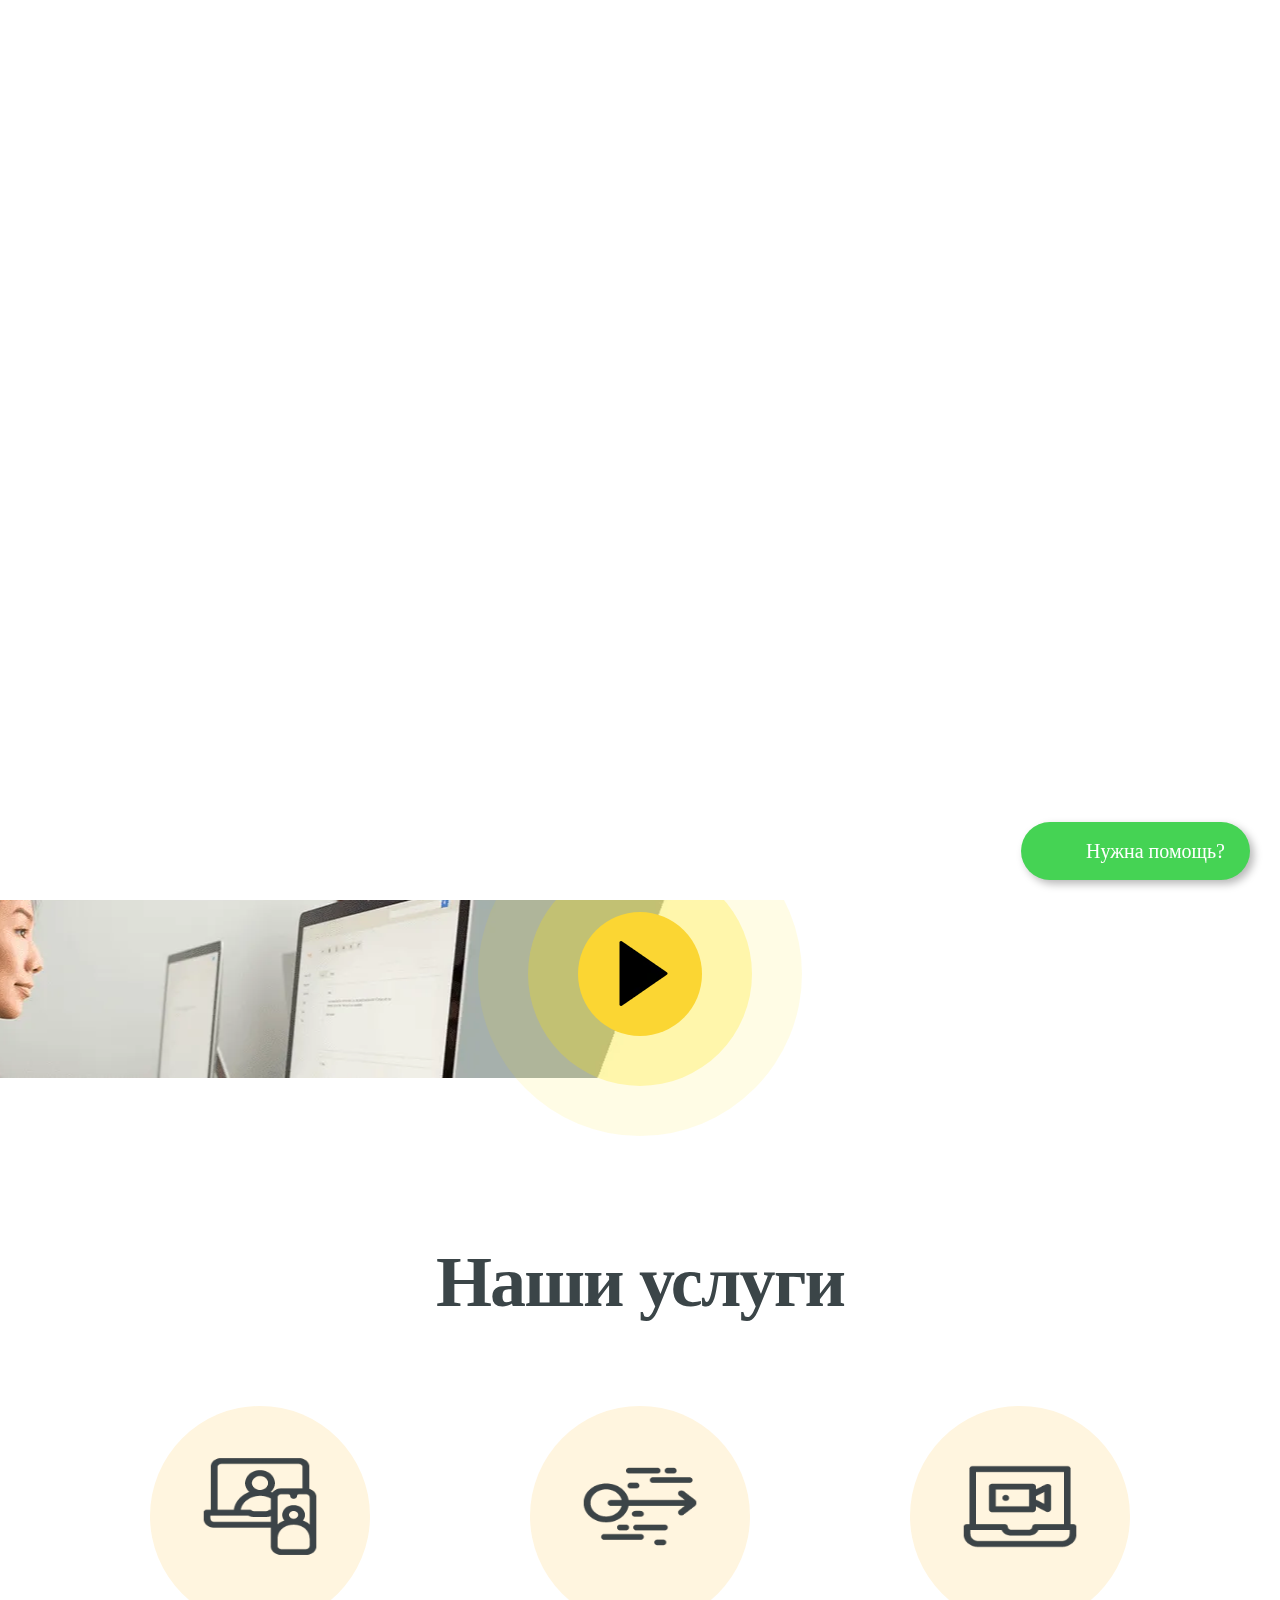
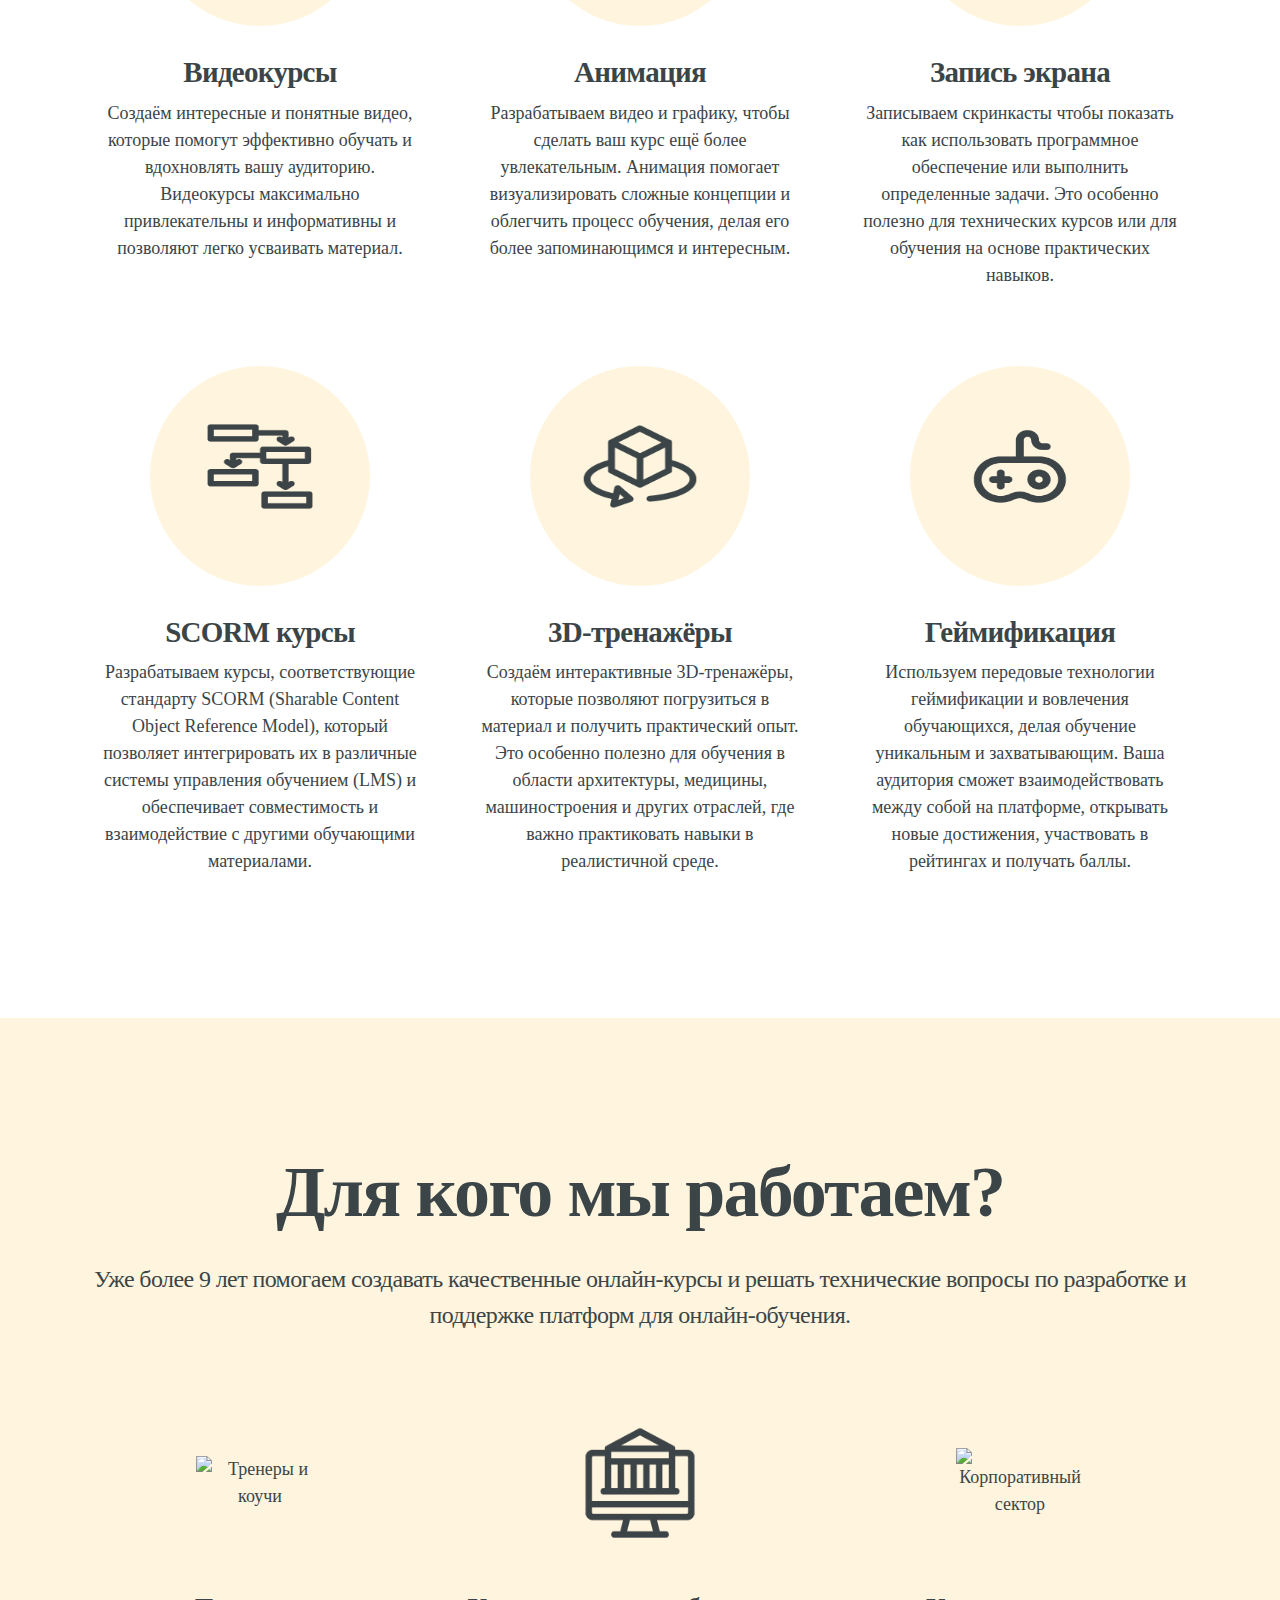
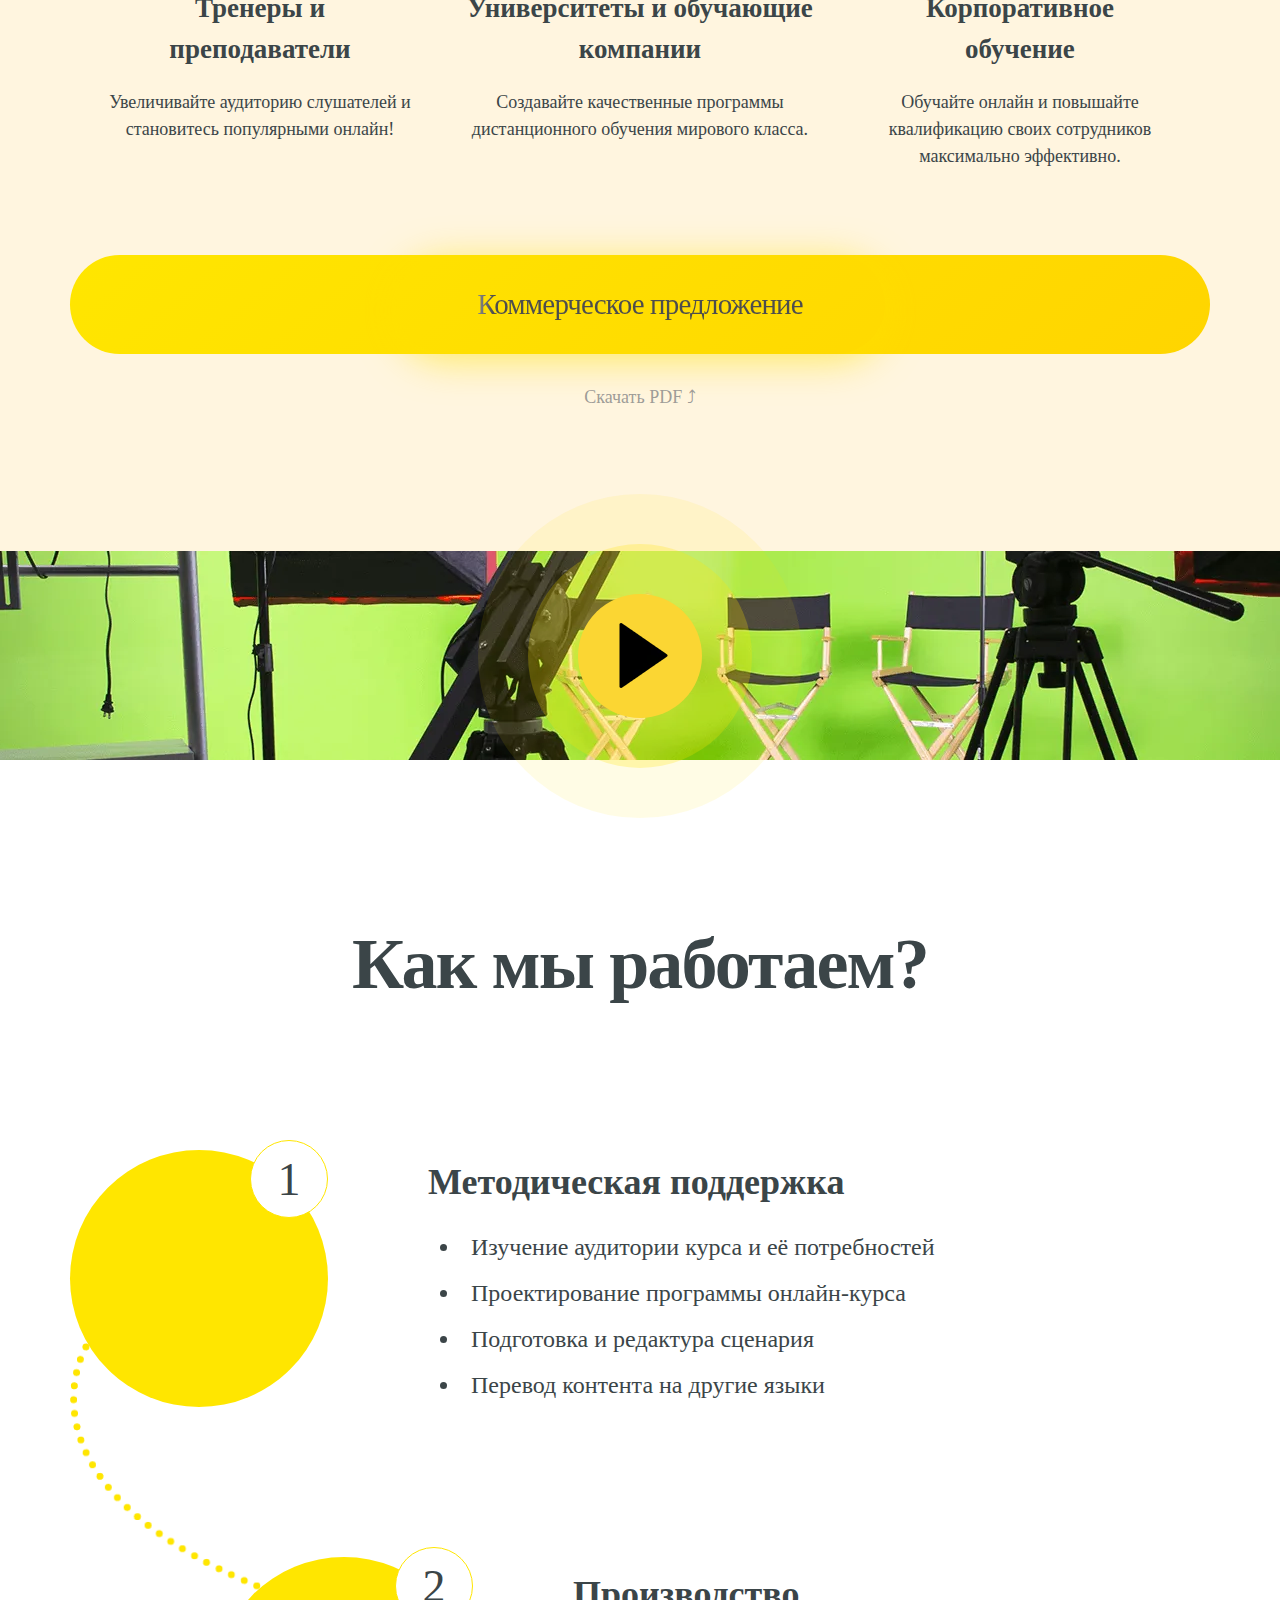
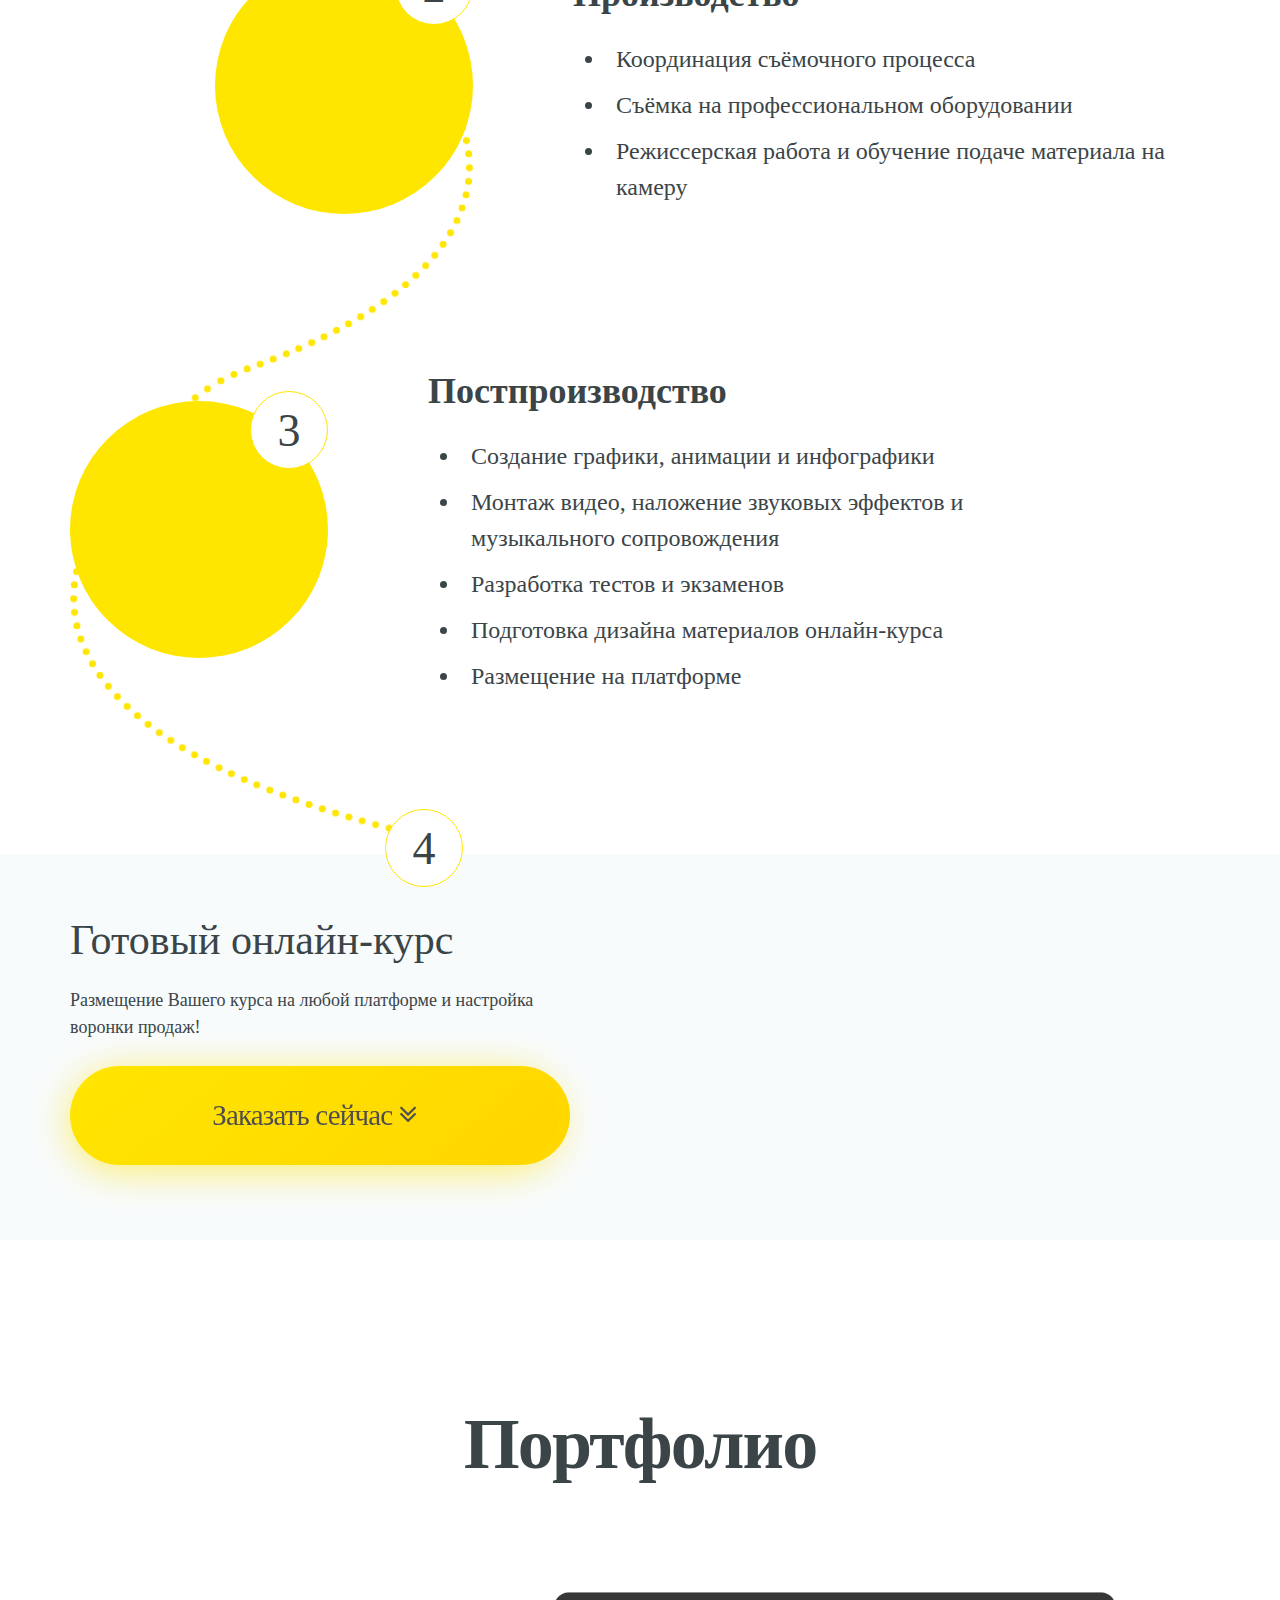
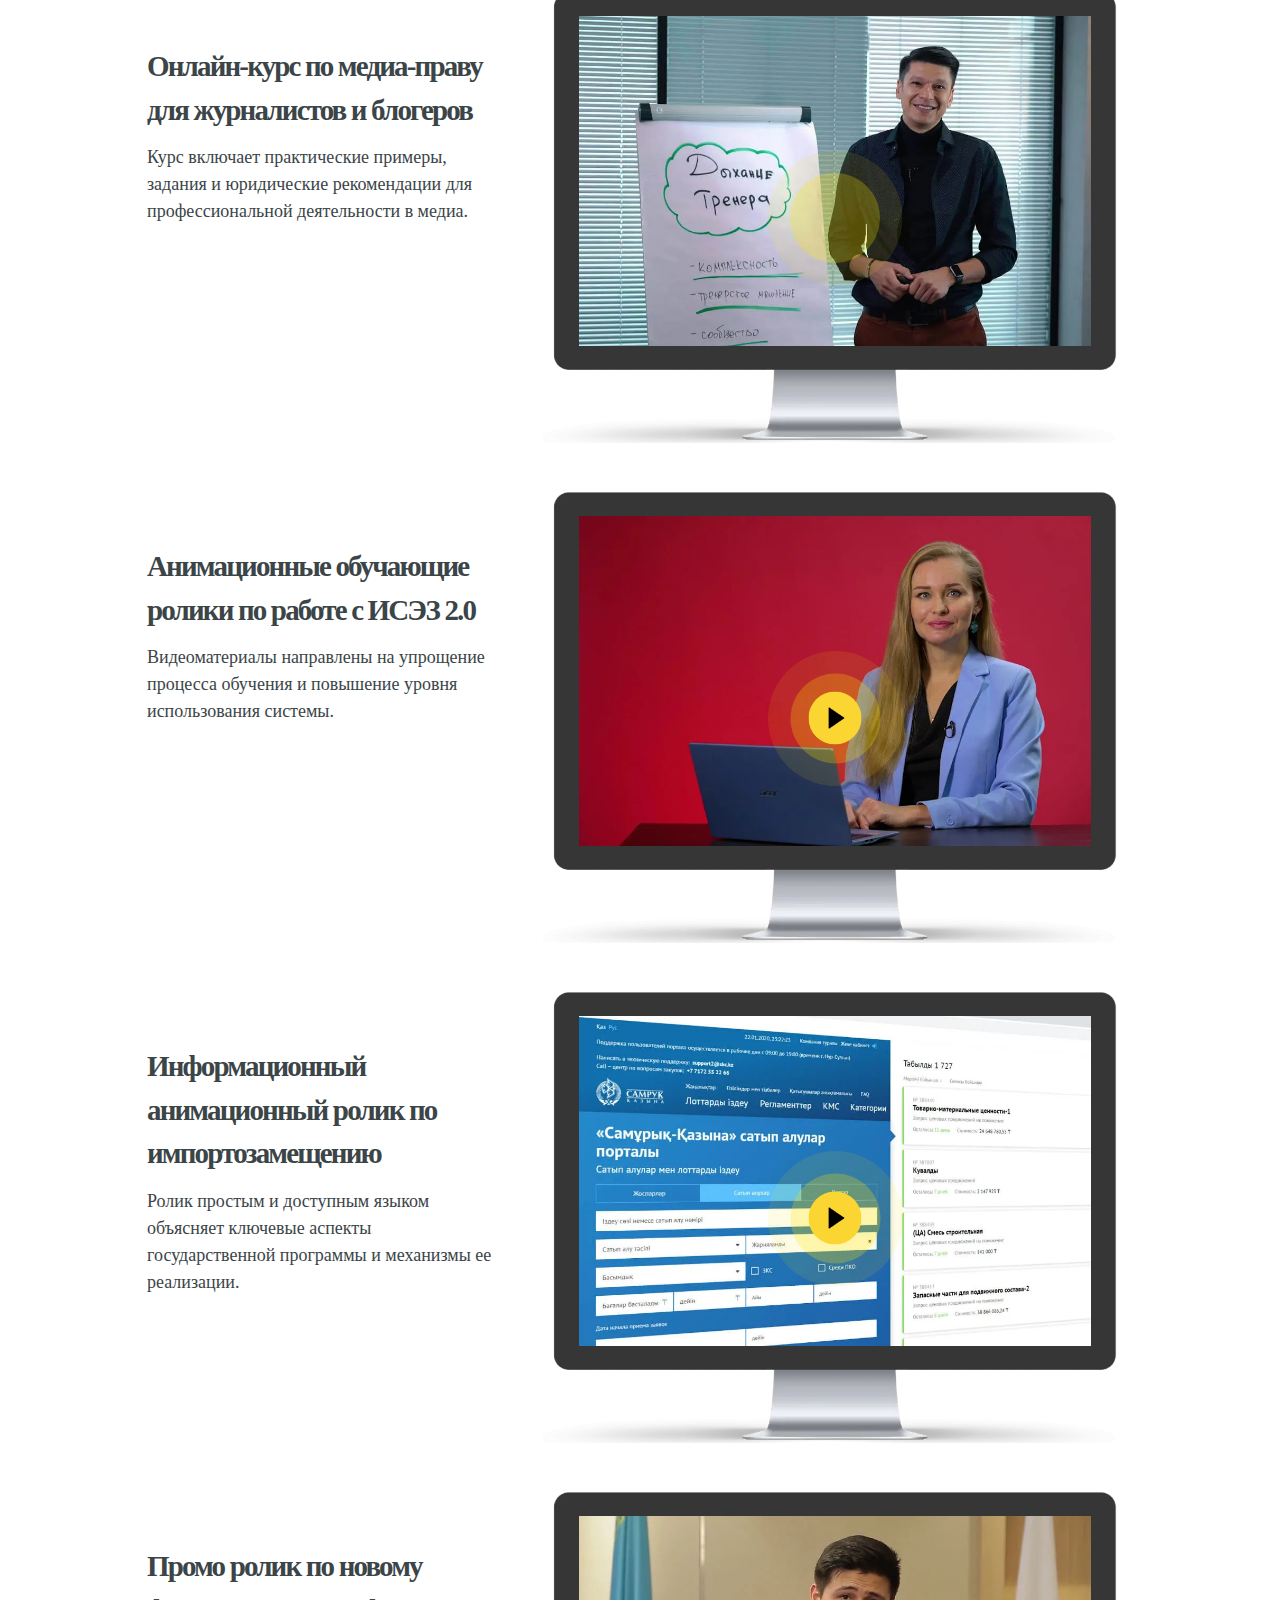
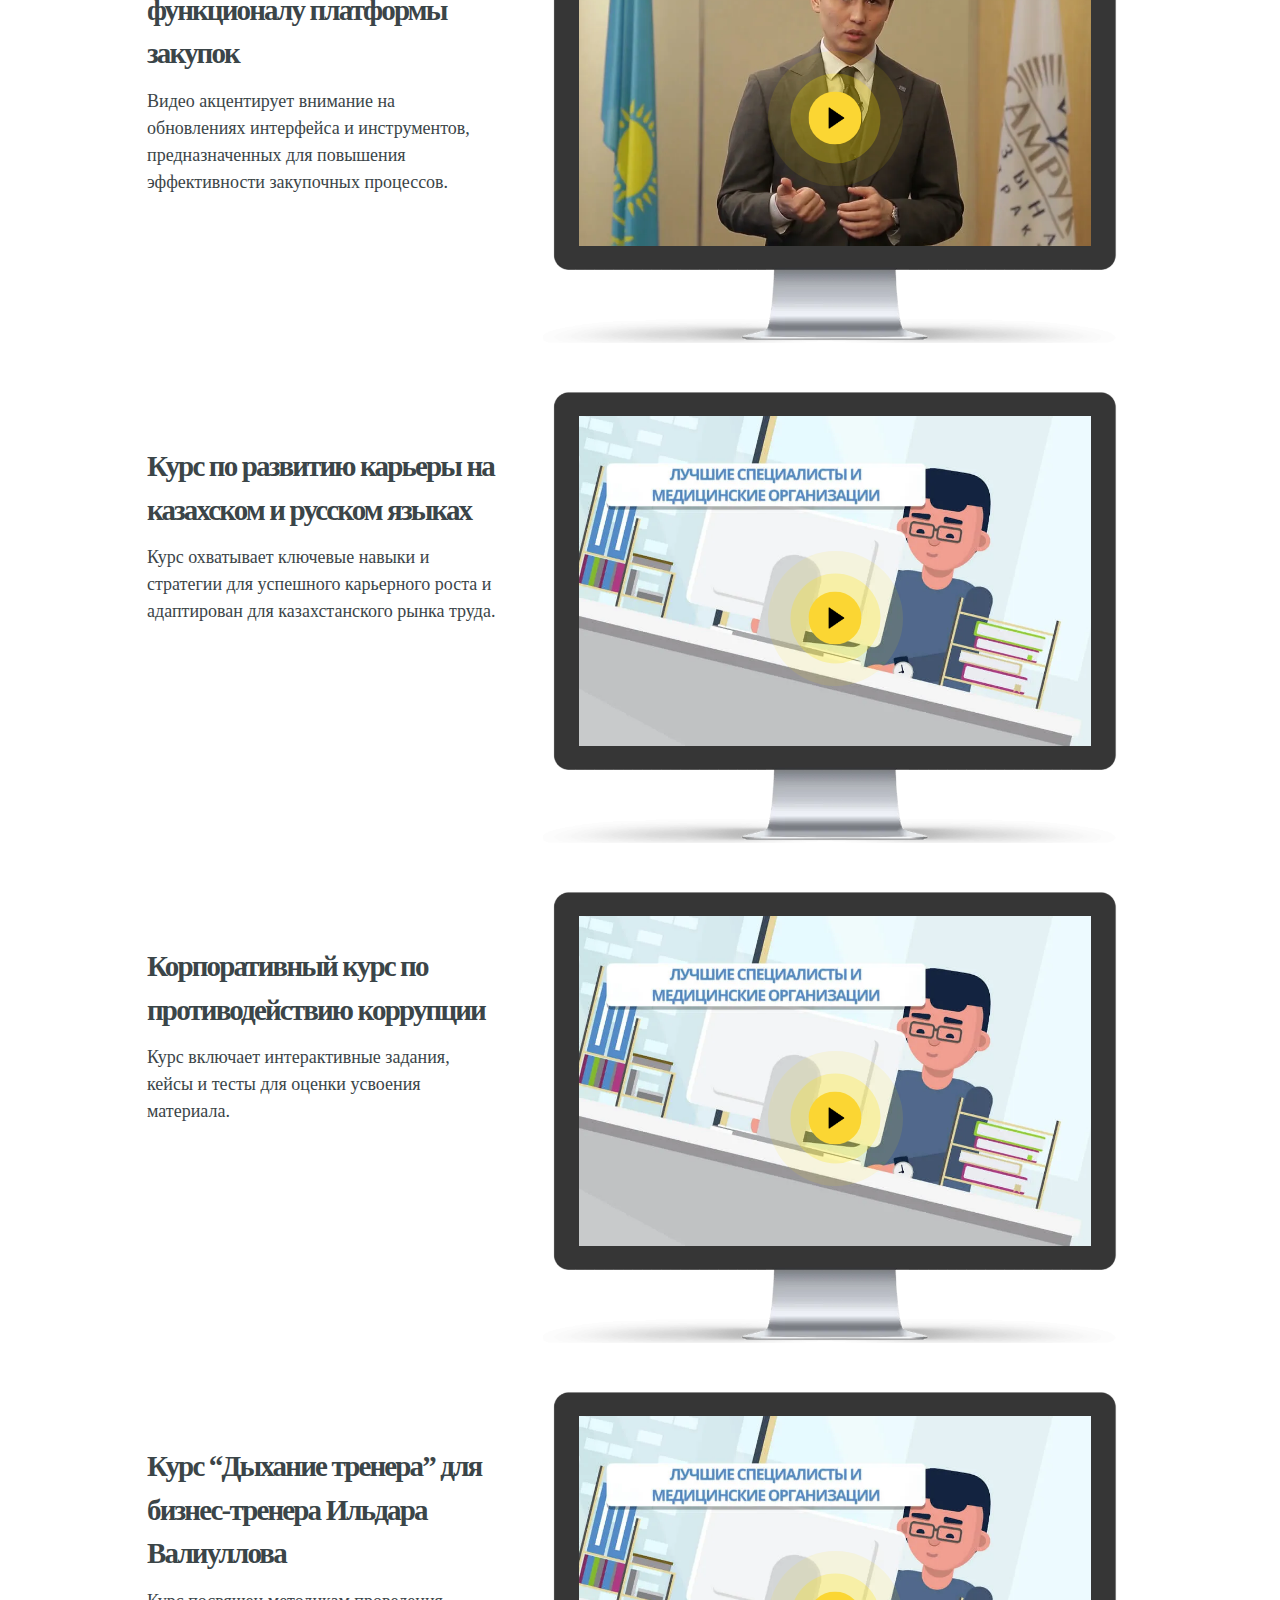
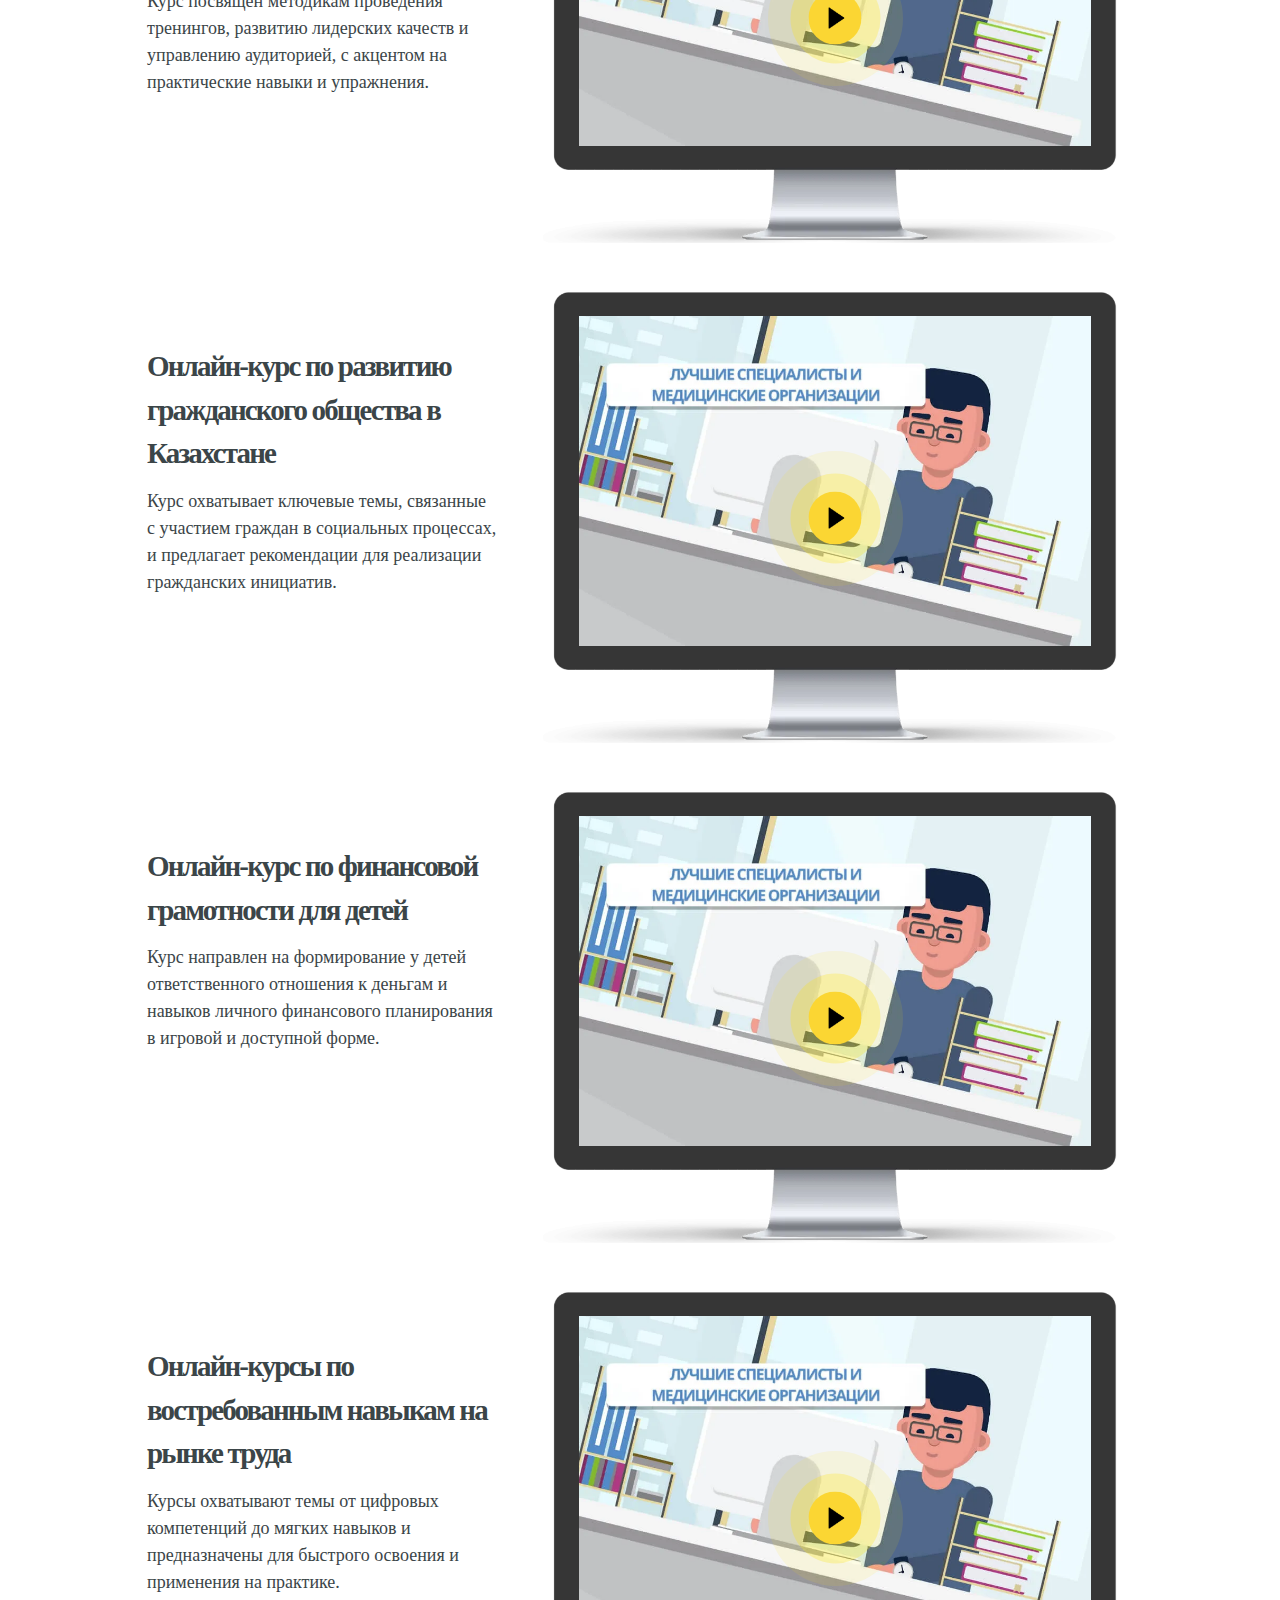
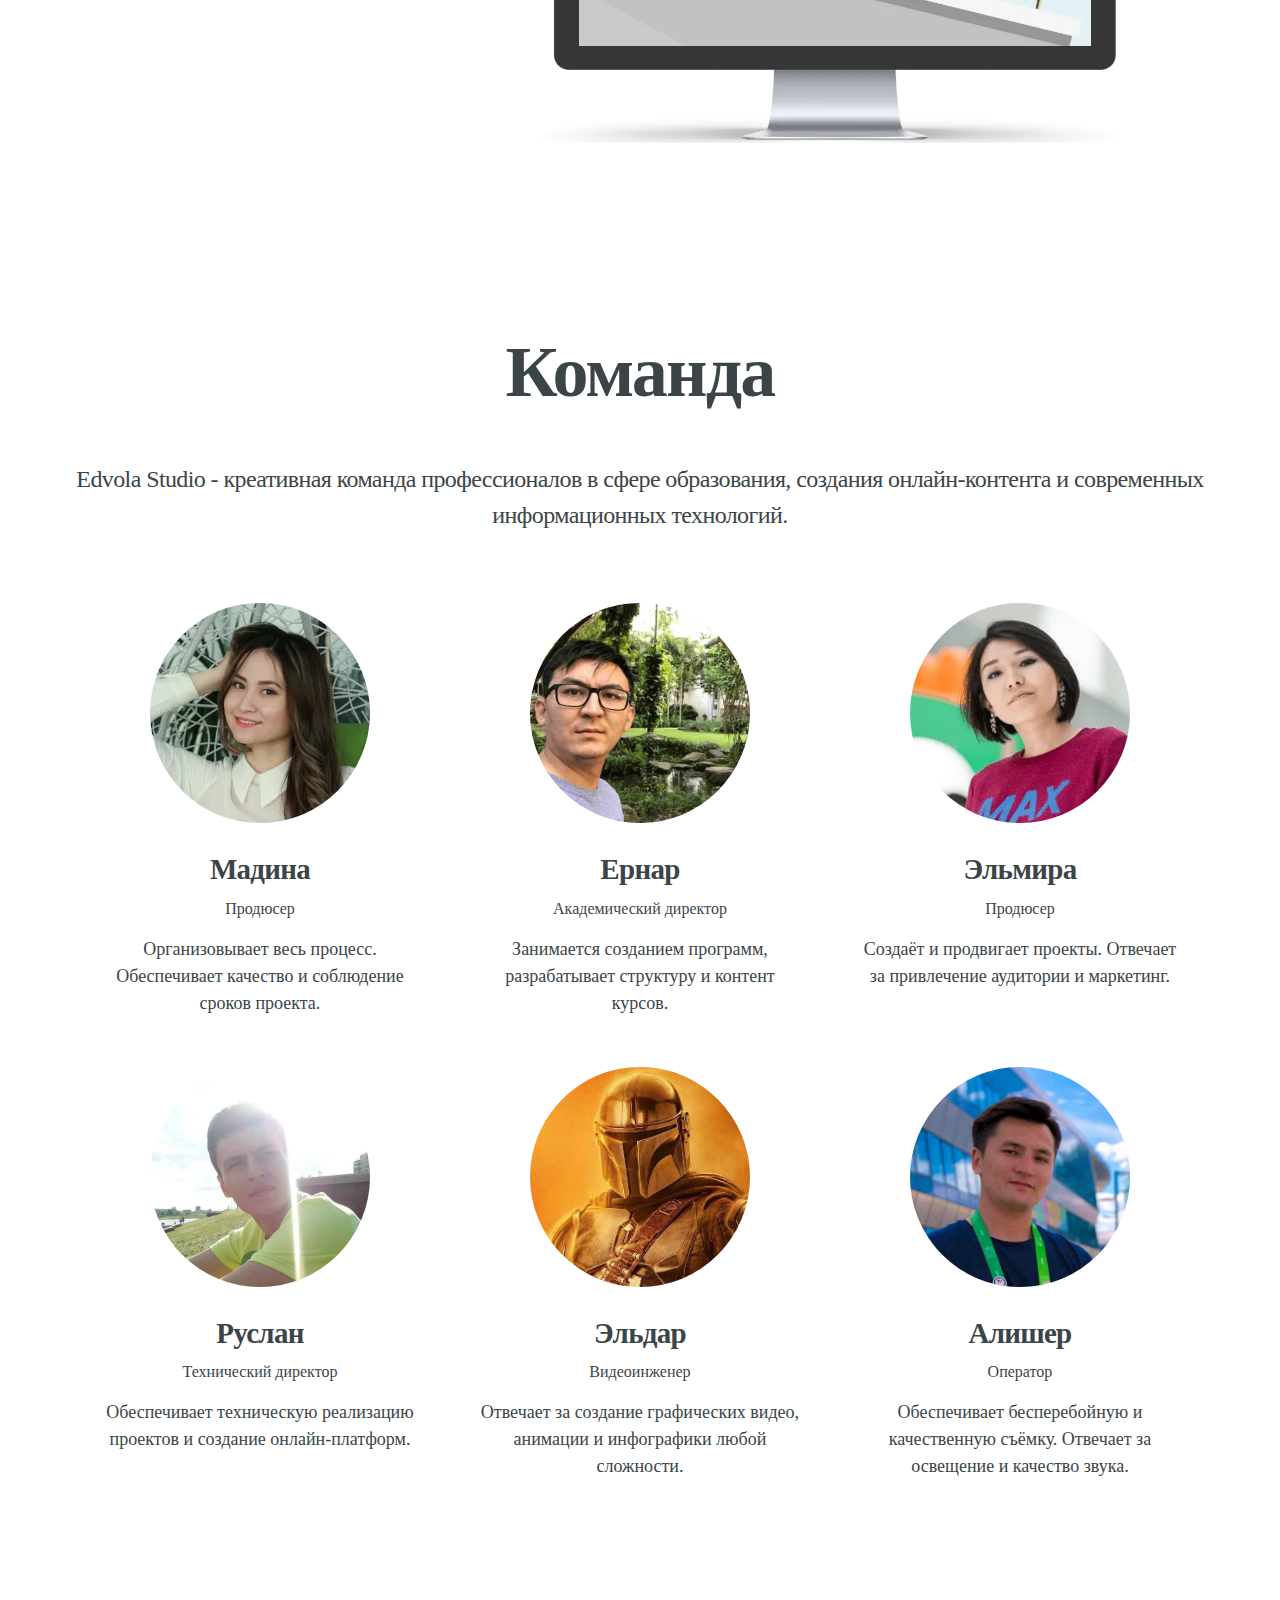
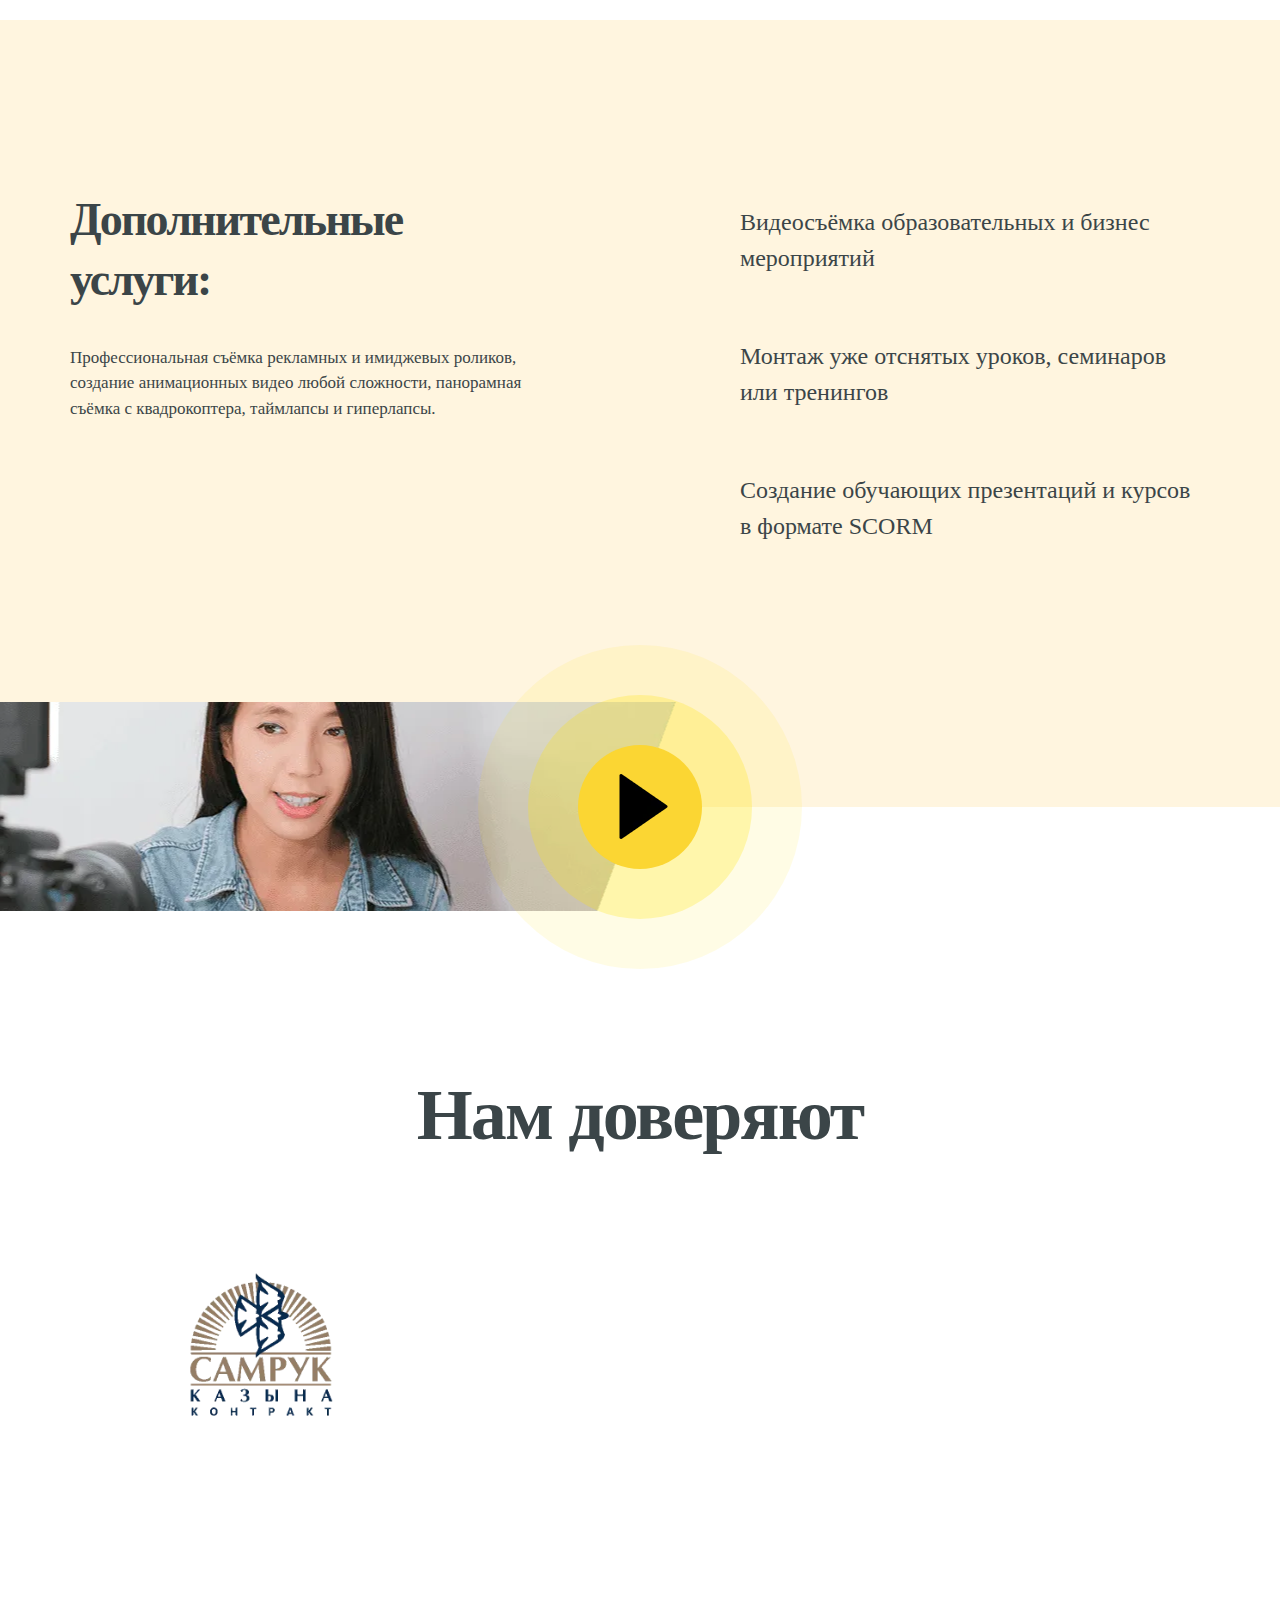
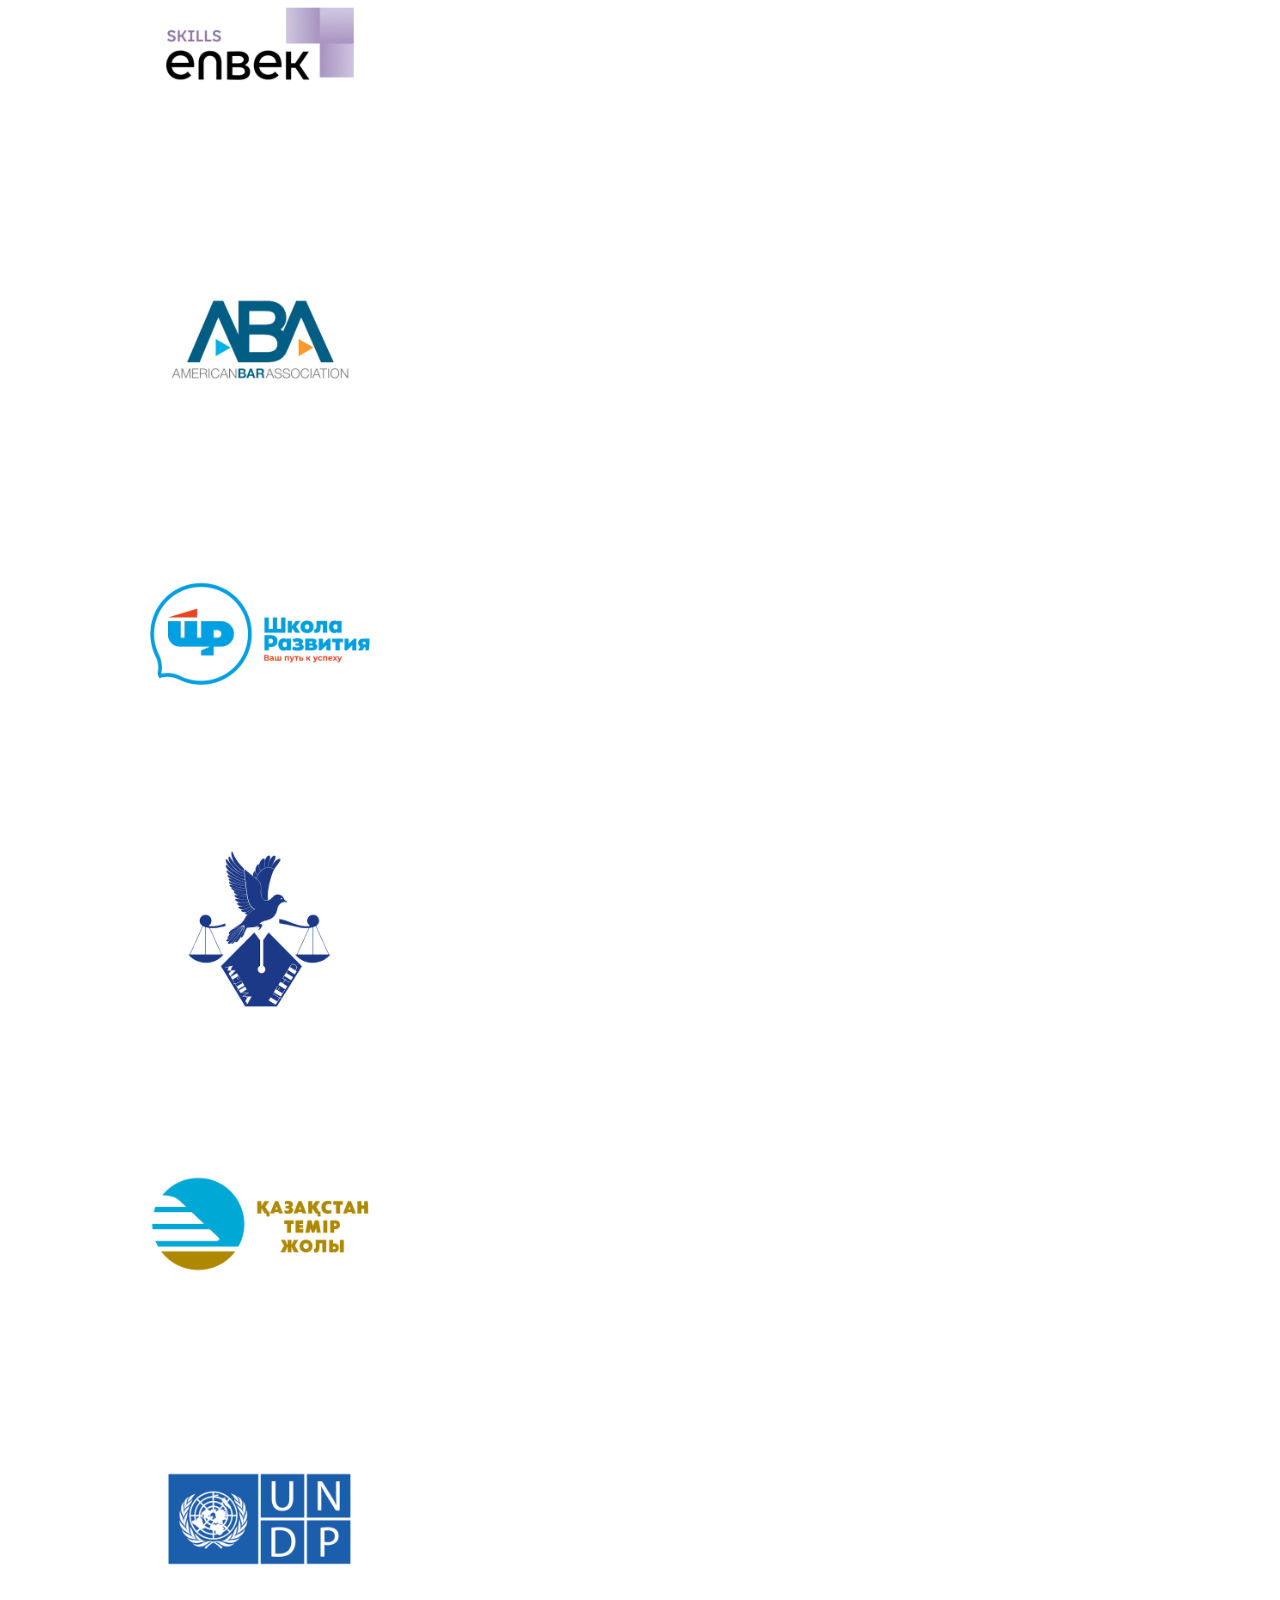
==== commit c92ec78b: "fix: delete font-awesome" ====
--- a/index.html
+++ b/index.html
@@ -96,7 +96,7 @@
 	</script>
 
 	<!-- Font Awesome -->
-	<link rel="stylesheet" href="https://cdnjs.cloudflare.com/ajax/libs/font-awesome/4.7.0/css/font-awesome.min.css">
+	<!-- <link rel="stylesheet" href="https://cdnjs.cloudflare.com/ajax/libs/font-awesome/4.7.0/css/font-awesome.min.css"> -->
 	<!-- end Font Awesome -->
 	<!-- CSS -->
 	<link rel="stylesheet" href="assets/css/style.css?39">
@@ -128,7 +128,7 @@
 			<div class="container flex">
 			<div class="left-header">
 					<a href="/" title="Логотип" class="page__logo">
-						<img src="assets/images/logo.svg" alt="logo" title="Логотип Edvola Studio">
+						<img loading="lazy" src="assets/images/logo.svg" alt="logo" title="Логотип Edvola Studio" width="280" height="44">
 					</a>
 					<div class="languages-mobile">
 						<a href="#" class="languages-mobile__item languages-mobile__item-active">Рус</a>
@@ -207,8 +207,7 @@
 			<div class="services__items flex">
 				<div class="item"><a href="#" title="Видеокурсы">
 						<div class="item__ico">
-							<img src="assets/images/virtual-event.webp" class="icons_services" alt="Видеокурсы"
-								title="Видеокурсы">
+							<img loading="lazy" src="assets/images/virtual-event.webp" class="icons_services" alt="Видеокурсы" title="Видеокурсы" width="176" height="176">
 						</div>
 
 						<div class="item__content">
@@ -220,7 +219,7 @@
 					</a></div>
 				<div class="item"><a href="#" title="Анимация">
 						<div class="item__ico">
-							<img src="assets/images/acceleration.webp" class="icons_services" alt="Анимация" title="Анимация">
+							<img loading="lazy" src="assets/images/acceleration.webp" class="icons_services" alt="Анимация" title="Анимация" width="176" height="176">
 						</div>
 						<div class="item__content">
 							<b>Анимация</b>
@@ -231,8 +230,7 @@
 					</a></div>
 				<div class="item"><a href="#" title="Запись экрана">
 						<div class="item__ico">
-							<img src="assets/images/screen.webp" class="icons_services" alt="Запись экрана"
-								title="Запись экрана">
+							<img loading="lazy" src="assets/images/screen.webp" class="icons_services" alt="Запись экрана" title="Запись экрана" width="176" height="176">
 						</div>
 						<div class="item__content">
 							<b>Запись экрана</b>
@@ -246,7 +244,7 @@
 				<div class="item"><a href="#" title="SCORM курсы">
 						<!--href="#modal__team-1"-->
 						<div class="item__ico">
-							<img src="assets/images/plan.webp" class="icons_services" alt="SCORM курсы" title="SCORM курсы">
+							<img loading="lazy" src="assets/images/plan.webp" class="icons_services" alt="SCORM курсы" title="SCORM курсы" width="176" height="176">
 						</div>
 						<div class="item__content">
 							<b>SCORM курсы</b>
@@ -257,8 +255,7 @@
 					</a></div>
 				<div class="item"><a href="#" title="3D-тренажёры">
 						<div class="item__ico">
-							<img src="assets/images/3d-view.webp" class="icons_services" alt="3D-тренажёры"
-								title="3D-тренажёры">
+							<img loading="lazy" src="assets/images/3d-view.webp" class="icons_services" alt="3D-тренажёры" title="3D-тренажёры" width="176" height="176">
 						</div>
 						<div class="item__content">
 							<b>3D-тренажёры</b>
@@ -269,8 +266,7 @@
 					</a></div>
 				<div class="item"><a href="#" title="AR-VR технологии">
 						<div class="item__ico">
-							<img src="assets/images/gamification.webp" class="icons_services" alt="AR-VR технологии"
-								title="AR-VR технологии">
+							<img loading="lazy" src="assets/images/gamification.webp" class="icons_services" alt="AR-VR технологии" title="AR-VR технологии" width="176" height="176">
 						</div>
 						<div class="item__content">
 							<b>Геймификация</b>
@@ -295,7 +291,7 @@
 			<div class="about__items flex">
 				<div class="item">
 					<div class="item__ico">
-						<img src="assets/images/presentation (2).webp" class="icons" alt="Тренеры и коучи"
+						<img loading="lazy" src="assets/images/presentation-2.webp" class="icons" alt="Тренеры и коучи"
 							title="Тренеры и коучи">
 					</div>
 					<div class="item__content">
@@ -305,7 +301,7 @@
 				</div>
 				<div class="item">
 					<div class="item__ico">
-						<img src="assets/images/online-university.webp" class="icons" alt="Университеты и обучающие компании"
+						<img loading="lazy" src="assets/images/online-university.webp" class="icons" alt="Университеты и обучающие компании"
 							title="Университеты и обучающие компании">
 					</div>
 					<div class="item__content">
@@ -315,7 +311,7 @@
 				</div>
 				<div class="item">
 					<div class="item__ico">
-						<img src="assets/images/presentation (1).webp" class="icons" alt="Корпоративный сектор"
+						<img loading="lazy" src="assets/images/presentation-1.webp" class="icons" alt="Корпоративный сектор"
 							title="Корпоративный сектор">
 					</div>
 					<div class="item__content">
@@ -356,7 +352,7 @@
 				<div class="item flex">
 					<div class="item__ico">
 						<span>1</span>
-						<img src="assets/images/image954.svg" alt="Методическая поддержка при создании онлайн-курсов"
+						<img loading="lazy" src="assets/images/image954.svg" alt="Методическая поддержка при создании онлайн-курсов"
 							title="Методическая поддержка при создании онлайн-курсов">
 					</div>
 					<div class="item__content">
@@ -372,7 +368,7 @@
 				<div class="item flex">
 					<div class="item__ico">
 						<span>2</span>
-						<img src="assets/images/image1171.svg" alt="Камера для съёмки онлайн-курсов"
+						<img loading="lazy" src="assets/images/image1171.svg" alt="Камера для съёмки онлайн-курсов"
 							title="Камера для съёмки онлайн-курсов">
 					</div>
 					<div class="item__content">
@@ -387,7 +383,7 @@
 				<div class="item flex">
 					<div class="item__ico">
 						<span>3</span>
-						<img src="assets/images/image1173.svg" alt="Монтаж онлайн-курсов" title="Монтаж онлайн-курсов">
+						<img loading="lazy" src="assets/images/image1173.svg" alt="Монтаж онлайн-курсов" title="Монтаж онлайн-курсов">
 					</div>
 					<div class="item__content">
 						<b>Постпроизводство</b>
@@ -422,7 +418,7 @@
 					</div>-->
 				</div>
 				<div class="offer__items--img">
-					<img src="./assets/images/ing-wumen-pc.webp" alt="img">
+					<img loading="lazy" src="./assets/images/ing-wumen-pc.webp" alt="img">
 				</div>
 				<!--<div class="item__video">
 					<div class="item__bg" style='background: url("assets/images/screenshot_1.webp");background-size: cover;background-position: center;'>
@@ -444,7 +440,7 @@
 				<div class="portfoli-items js-portfoli-items">
 					<div class="portfoli-items__grid">
 						<div class="portfoli-items__txt">
-							<img src="./assets/images/portfolio-1.webp" class="portfolio__item" alt="logo">
+							<img loading="lazy" src="./assets/images/portfolio-1.webp" class="portfolio__item" alt="logo">
 							<h3 class="portfolio__item">Онлайн-курс по медиа-праву для журналистов и блогеров</h3>
 							<p>Курс включает практические примеры, задания и юридические рекомендации для профессиональной деятельности в медиа.</p>
 						</div>
@@ -458,7 +454,7 @@
 					</div>
 					<div class="portfoli-items__grid">
 						<div class="portfoli-items__txt">
-							<img src="./assets/images/portfolio-2.webp" class="portfolio__item" alt="logo">
+							<img loading="lazy" src="./assets/images/portfolio-2.webp" class="portfolio__item" alt="logo">
 							<h3 class="portfolio__item">Анимационные обучающие ролики по работе с ИСЭЗ 2.0</h3>
 							<p>Видеоматериалы направлены на упрощение процесса обучения и повышение уровня использования системы.							</p>
 						</div>
@@ -472,7 +468,7 @@
 					</div>
 					<div class="portfoli-items__grid">
 						<div class="portfoli-items__txt">
-							<img src="./assets/images/portfolio-2.webp" class="portfolio__item" alt="logo">
+							<img loading="lazy" src="./assets/images/portfolio-2.webp" class="portfolio__item" alt="logo">
 							<h3 class="portfolio__item">Информационный анимационный ролик по импортозамещению</h3>
 							<p>Ролик простым и доступным языком объясняет ключевые аспекты государственной программы и механизмы ее реализации.
 							</p>
@@ -487,7 +483,7 @@
 					</div>
 					<div class="portfoli-items__grid">
 						<div class="portfoli-items__txt">
-							<img src="./assets/images/portfolio-2.webp" class="portfolio__item" alt="logo">
+							<img loading="lazy" src="./assets/images/portfolio-2.webp" class="portfolio__item" alt="logo">
 							<h3 class="portfolio__item">Промо ролик по новому функционалу платформы закупок
 							</h3>
 							<p>Видео акцентирует внимание на обновлениях интерфейса и инструментов, предназначенных для повышения эффективности закупочных процессов.</p>
@@ -502,7 +498,7 @@
 					</div>
 					<div class="portfoli-items__grid">
 						<div class="portfoli-items__txt">
-							<img src="./assets/images/portfolio-5.webp" class="portfolio__item" alt="logo">
+							<img loading="lazy" src="./assets/images/portfolio-5.webp" class="portfolio__item" alt="logo">
 							<h3 class="portfolio__item">Курс по развитию карьеры на казахском и русском языках</h3>
 							<p>Курс охватывает ключевые навыки и стратегии для успешного карьерного роста и адаптирован для казахстанского рынка труда.</p>
 						</div>
@@ -516,7 +512,7 @@
 					</div>
 					<div class="portfoli-items__grid">
 						<div class="portfoli-items__txt">
-							<img src="./assets/images/portfolio-6.webp" class="portfolio__item" alt="logo">
+							<img loading="lazy" src="./assets/images/portfolio-6.webp" class="portfolio__item" alt="logo">
 							<h3 class="portfolio__item">Корпоративный курс по противодействию коррупции</h3>
 							<p>Курс включает интерактивные задания, кейсы и тесты для оценки усвоения материала.</p>
 						</div>
@@ -530,7 +526,7 @@
 					</div>
 					<div class="portfoli-items__grid">
 						<div class="portfoli-items__txt">
-							<img src="./assets/images/portfolio-7.webp" class="portfolio__item" alt="logo">
+							<img loading="lazy" src="./assets/images/portfolio-7.webp" class="portfolio__item" alt="logo">
 							<h3 class="portfolio__item">Курс “Дыхание тренера” для бизнес-тренера Ильдара Валиуллова</h3>
 							<p>Курс посвящен методикам проведения тренингов, развитию лидерских качеств и управлению аудиторией, с акцентом на практические навыки и упражнения.</p>
 						</div>
@@ -544,7 +540,7 @@
 					</div>
 					<div class="portfoli-items__grid">
 						<div class="portfoli-items__txt">
-							<img src="./assets/images/portfolio-8.webp" class="portfolio__item" alt="logo">
+							<img loading="lazy" src="./assets/images/portfolio-8.webp" class="portfolio__item" alt="logo">
 							<h3 class="portfolio__item">Онлайн-курс по развитию гражданского общества в Казахстане</h3>
 							<p>Курс охватывает ключевые темы, связанные с участием граждан в социальных процессах, и предлагает рекомендации для реализации гражданских инициатив.</p>
 						</div>
@@ -558,7 +554,7 @@
 					</div>
 					<div class="portfoli-items__grid">
 						<div class="portfoli-items__txt">
-							<img src="./assets/images/portfolio-9.webp" class="portfolio__item" alt="logo">
+							<img loading="lazy" src="./assets/images/portfolio-9.webp" class="portfolio__item" alt="logo">
 							<h3 class="portfolio__item">Онлайн-курс по финансовой грамотности для детей</h3>
 							<p>Курс направлен на формирование у детей ответственного отношения к деньгам и навыков личного финансового планирования в игровой и доступной форме.</p>
 						</div>
@@ -572,7 +568,7 @@
 					</div>
 					<div class="portfoli-items__grid">
 						<div class="portfoli-items__txt">
-							<img src="./assets/images/portfolio-10.webp" class="portfolio__item" alt="logo">
+							<img loading="lazy" src="./assets/images/portfolio-10.webp" class="portfolio__item" alt="logo">
 							<h3 class="portfolio__item">Онлайн-курсы по востребованным навыкам на рынке труда</h3>
 							<p>Курсы охватывают темы от цифровых компетенций до мягких навыков и предназначены для быстрого освоения и применения на практике.</p>
 						</div>
@@ -679,7 +675,7 @@
 				<div class="item__content__list">
 					<div class="item flex">
 						<div class="item__ico">
-							<img src="assets/images/video-camera.png" class="icons"
+							<img loading="lazy" src="assets/images/video-camera.png" class="icons"
 								alt="Видеосъёмка образовательных и бизнес-мероприятий"
 								title="Видеосъёмка образовательных и бизнес-мероприятий">
 						</div>
@@ -687,7 +683,7 @@
 					</div>
 					<div class="item flex">
 						<div class="item__ico">
-							<img src="assets/images/video-editing.webp" class="icons"
+							<img loading="lazy" src="assets/images/video-editing.webp" class="icons"
 								alt="Монтаж уже отснятых курсов, семинаров или тренингов"
 								title="Монтаж курсов, семинаров, тренингов">
 						</div>
@@ -695,7 +691,7 @@
 					</div>
 					<div class="item flex">
 						<div class="item__ico">
-							<img src="assets/images/interview.webp" class="icons" alt="Съёмка и монтаж любой видеопродукции"
+							<img loading="lazy" src="assets/images/interview.webp" class="icons" alt="Съёмка и монтаж любой видеопродукции"
 								title="Съёмка и монтаж любой видеопродукции">
 						</div>
 						<div class="item__content_">Создание обучающих презентаций и курсов в формате SCORM</div>
@@ -777,11 +773,11 @@
 					<div class="reviews__item">
 						<div class="reviews__body">
 							<div class="reviews__stars">
-								<img src="assets/images/star.svg" alt="star">
-								<img src="assets/images/star.svg" alt="star">
-								<img src="assets/images/star.svg" alt="star">
-								<img src="assets/images/star.svg" alt="star">
-								<img src="assets/images/star.svg" alt="star">
+								<img loading="lazy" src="assets/images/star.svg" alt="star">
+								<img loading="lazy" src="assets/images/star.svg" alt="star">
+								<img loading="lazy" src="assets/images/star.svg" alt="star">
+								<img loading="lazy" src="assets/images/star.svg" alt="star">
+								<img loading="lazy" src="assets/images/star.svg" alt="star">
 							</div>
 							<div class="reviews__text-review">
 								<p>"Я очень довольна сотрудничеством с Edvola Studio! Команда помогла мне создать и запустить мой первый онлайн-курс по финансовой грамотности для детей. Всё было сделано на высшем уровне: от разработки программы и контента курса до его продвижения. Результат превзошёл мои ожидания! Рекомендую всем, кто хочет создать качественный онлайн-курс!"</p>
@@ -789,7 +785,7 @@
 						</div>
 						<div class="reviews__user">
 							<div class="reviews__photo">
-								<img src="assets/images/photo-reviews-1.webp" alt="user" loading="lazy">
+								<img loading="lazy" src="assets/images/photo-reviews-1.webp" alt="user" loading="lazy">
 							</div>
 							<div class="reviews__name-position">
 								<div class="reviews__name">
@@ -804,11 +800,11 @@
 					<div class="reviews__item">
 						<div class="reviews__body">
 							<div class="reviews__stars">
-								<img src="assets/images/star.svg" alt="star">
-								<img src="assets/images/star.svg" alt="star">
-								<img src="assets/images/star.svg" alt="star">
-								<img src="assets/images/star.svg" alt="star">
-								<img src="assets/images/star.svg" alt="star">
+								<img loading="lazy" src="assets/images/star.svg" alt="star">
+								<img loading="lazy" src="assets/images/star.svg" alt="star">
+								<img loading="lazy" src="assets/images/star.svg" alt="star">
+								<img loading="lazy" src="assets/images/star.svg" alt="star">
+								<img loading="lazy" src="assets/images/star.svg" alt="star">
 							</div>
 							<div class="reviews__text-review">
 								<p>"Наша компания долго искала партнёров для разработки онлайн-курсов, и мы рады, что выбрали Edvola Studio. Нам помогли создать несколько курсов по медиа праву, которые стали очень популярными среди наших слушателей и подписчиков. Особенно понравился профессиональный подход Мадины, которая учла все наши пожелания."</p>
@@ -816,7 +812,7 @@
 						</div>
 						<div class="reviews__user">
 							<div class="reviews__photo">
-								<img src="assets/images/photo-reviews-2.webp" alt="user" loading="lazy">
+								<img loading="lazy" src="assets/images/photo-reviews-2.webp" alt="user" loading="lazy">
 							</div>
 							<div class="reviews__name-position">
 								<div class="reviews__name">
@@ -831,11 +827,11 @@
 					<div class="reviews__item">
 						<div class="reviews__body">
 							<div class="reviews__stars">
-								<img src="assets/images/star.svg" alt="star">
-								<img src="assets/images/star.svg" alt="star">
-								<img src="assets/images/star.svg" alt="star">
-								<img src="assets/images/star.svg" alt="star">
-								<img src="assets/images/star.svg" alt="star">
+								<img loading="lazy" src="assets/images/star.svg" alt="star">
+								<img loading="lazy" src="assets/images/star.svg" alt="star">
+								<img loading="lazy" src="assets/images/star.svg" alt="star">
+								<img loading="lazy" src="assets/images/star.svg" alt="star">
+								<img loading="lazy" src="assets/images/star.svg" alt="star">
 							</div>
 							<div class="reviews__text-review">
 								<p>"Я давно мечтала создать онлайн-курс, но не знала, с чего начать. Очень долго не решалась и выбирала. Edvola Studio провели меня через все этапы разработки и помогли запустить мой курс по развитию карьерных возможностей на казахском и русском языках."</p>
@@ -843,7 +839,7 @@
 						</div>
 						<div class="reviews__user">
 							<div class="reviews__photo">
-								<img src="assets/images/photo-reviews-3.webp" alt="user" loading="lazy">
+								<img loading="lazy" src="assets/images/photo-reviews-3.webp" alt="user" loading="lazy">
 							</div>
 							<div class="reviews__name-position">
 								<div class="reviews__name">
@@ -858,11 +854,11 @@
 					<div class="reviews__item">
 						<div class="reviews__body">
 							<div class="reviews__stars">
-								<img src="assets/images/star.svg" alt="star">
-								<img src="assets/images/star.svg" alt="star">
-								<img src="assets/images/star.svg" alt="star">
-								<img src="assets/images/star.svg" alt="star">
-								<img src="assets/images/star.svg" alt="star">
+								<img loading="lazy" src="assets/images/star.svg" alt="star">
+								<img loading="lazy" src="assets/images/star.svg" alt="star">
+								<img loading="lazy" src="assets/images/star.svg" alt="star">
+								<img loading="lazy" src="assets/images/star.svg" alt="star">
+								<img loading="lazy" src="assets/images/star.svg" alt="star">
 							</div>
 							<div class="reviews__text-review">
 								<p>"Мы решили создать внутренние обучающие курсы для поставщиков и пользователей платформы закупок ИСЭЗ 2.0 и обратились в Edvola Studio. Команда предложила нам решение, которое идеально подошло под наши нужды. Видеоролики получились не только полезными, но и значительно снизили количество обращений в нашу службу поддержки. Спасибо за качественную работу!"</p>
@@ -870,7 +866,7 @@
 						</div>
 						<div class="reviews__user">
 							<div class="reviews__photo">
-								<img src="assets/images/photo-reviews-4.webp" alt="user" loading="lazy">
+								<img loading="lazy" src="assets/images/photo-reviews-4.webp" alt="user" loading="lazy">
 							</div>
 							<div class="reviews__name-position">
 								<div class="reviews__name">
@@ -885,11 +881,11 @@
 					<div class="reviews__item">
 						<div class="reviews__body">
 							<div class="reviews__stars">
-								<img src="assets/images/star.svg" alt="star">
-								<img src="assets/images/star.svg" alt="star">
-								<img src="assets/images/star.svg" alt="star">
-								<img src="assets/images/star.svg" alt="star">
-								<img src="assets/images/star.svg" alt="star">
+								<img loading="lazy" src="assets/images/star.svg" alt="star">
+								<img loading="lazy" src="assets/images/star.svg" alt="star">
+								<img loading="lazy" src="assets/images/star.svg" alt="star">
+								<img loading="lazy" src="assets/images/star.svg" alt="star">
+								<img loading="lazy" src="assets/images/star.svg" alt="star">
 							</div>
 							<div class="reviews__text-review">
 								<p>"Создание онлайн-школы казалось для меня сложной задачей, но всё оказалось гораздо проще! Ребята взяли на себя все технические аспекты и помогли создать курс и платформу, на которой теперь учатся студенты со всей страны. Платформа очень удобная и гибкая, а команда всегда готова помочь. Благодарю за профессионализм и отличное отношение к клиентам!"</p>
@@ -897,7 +893,7 @@
 						</div>
 						<div class="reviews__user">
 							<div class="reviews__photo">
-								<img src="assets/images/yellow.webp" alt="user" loading="lazy">
+								<img loading="lazy" src="assets/images/yellow.webp" alt="user" loading="lazy">
 							</div>
 							<div class="reviews__name-position">
 								<div class="reviews__name">
@@ -1014,7 +1010,7 @@
 	<div class="sub__footer">
 		<div class="container flex">
 			<a href="/" class="page__logo" title="Логотип">
-				<img src="assets/images/logo.svg" alt="logo" title="Логотип Edvola Studio">
+				<img loading="lazy" src="assets/images/logo.svg" alt="logo" title="Логотип Edvola Studio">
 
 			</a>
 			<a href="tel:87751177551" title="Позвонить" class="page__phone"><i class="fa fa-phone" aria-hidden="true"></i>
@@ -1322,13 +1318,21 @@
 
 	<script>
 		document.addEventListener('DOMContentLoaded', function() {
-		 var currentYear = new Date().getFullYear();
-		 document.getElementById('currentYear').textContent = currentYear;
+			var currentYear = new Date().getFullYear();
+			document.getElementById('currentYear').textContent = currentYear;
 		});
 	</script>
 
+	<script>
+		var css = document.createElement('link');
+		css.rel = 'stylesheet';
+		css.href = 'https://cdnjs.cloudflare.com/ajax/libs/font-awesome/4.7.0/css/font-awesome.min.css';
+		css.async = true;
+		document.head.appendChild(css);
+	</script>
+
 	<!-- WhatsHelp -->
-<a href="https://api.whatsapp.com/send?phone=77751177551" class="whatsapp-help" target="blank">Нужна помощь?</a>
+	<a href="https://api.whatsapp.com/send?phone=77751177551" class="whatsapp-help" target="blank">Нужна помощь?</a>
 	<!-- WhatsHelp-end -->
 </body>
 
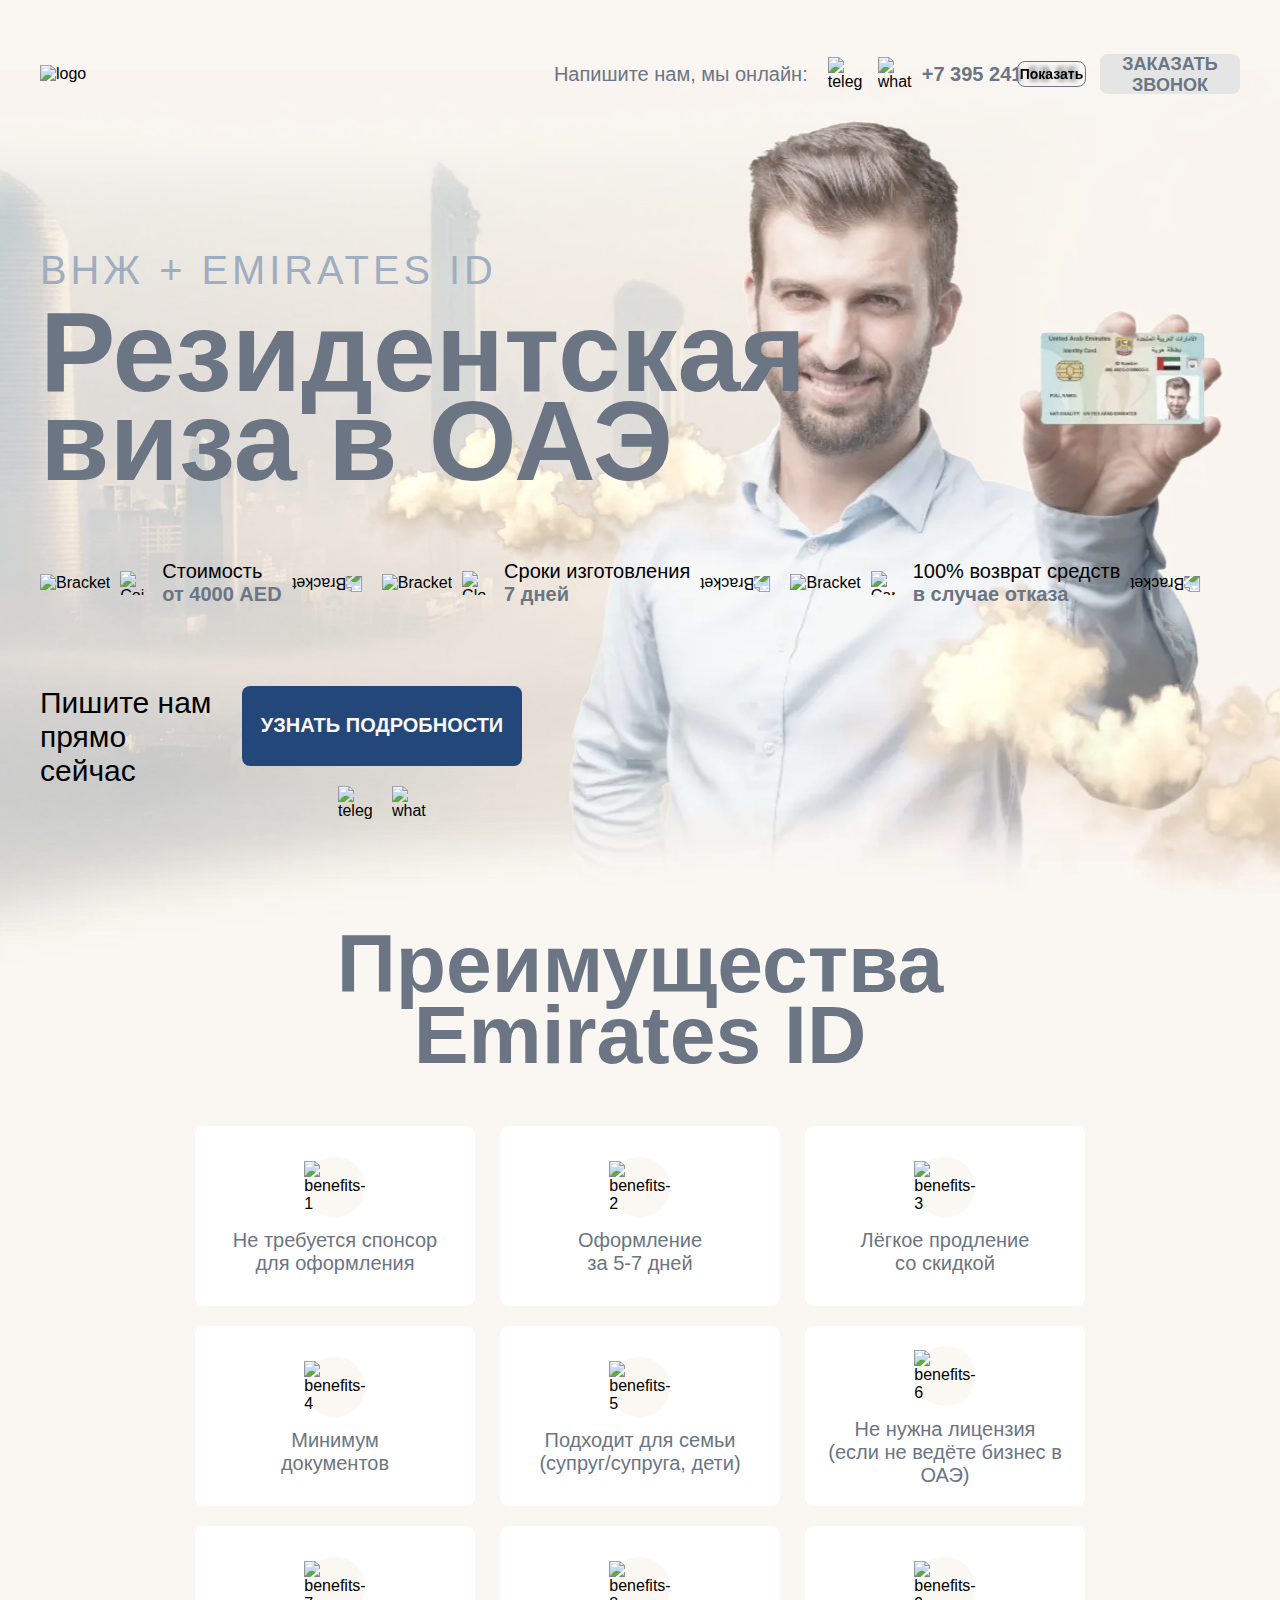
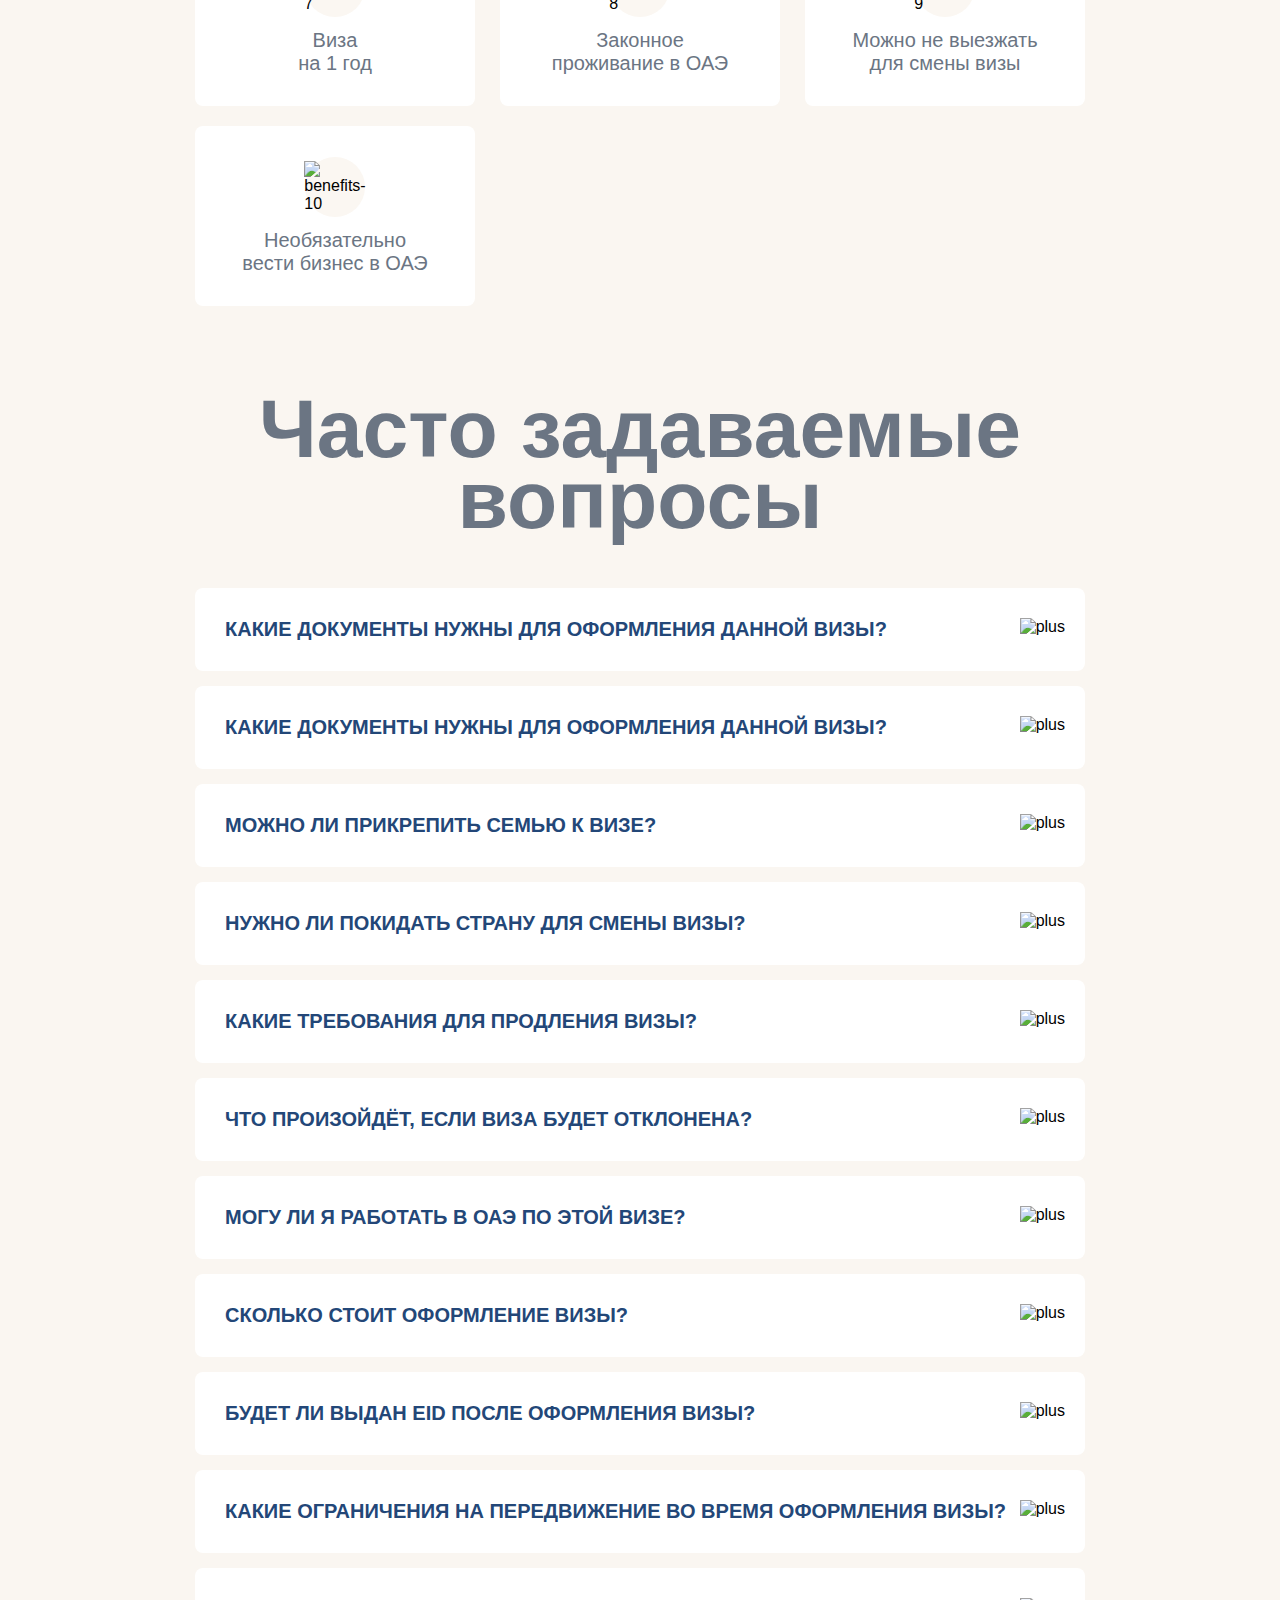
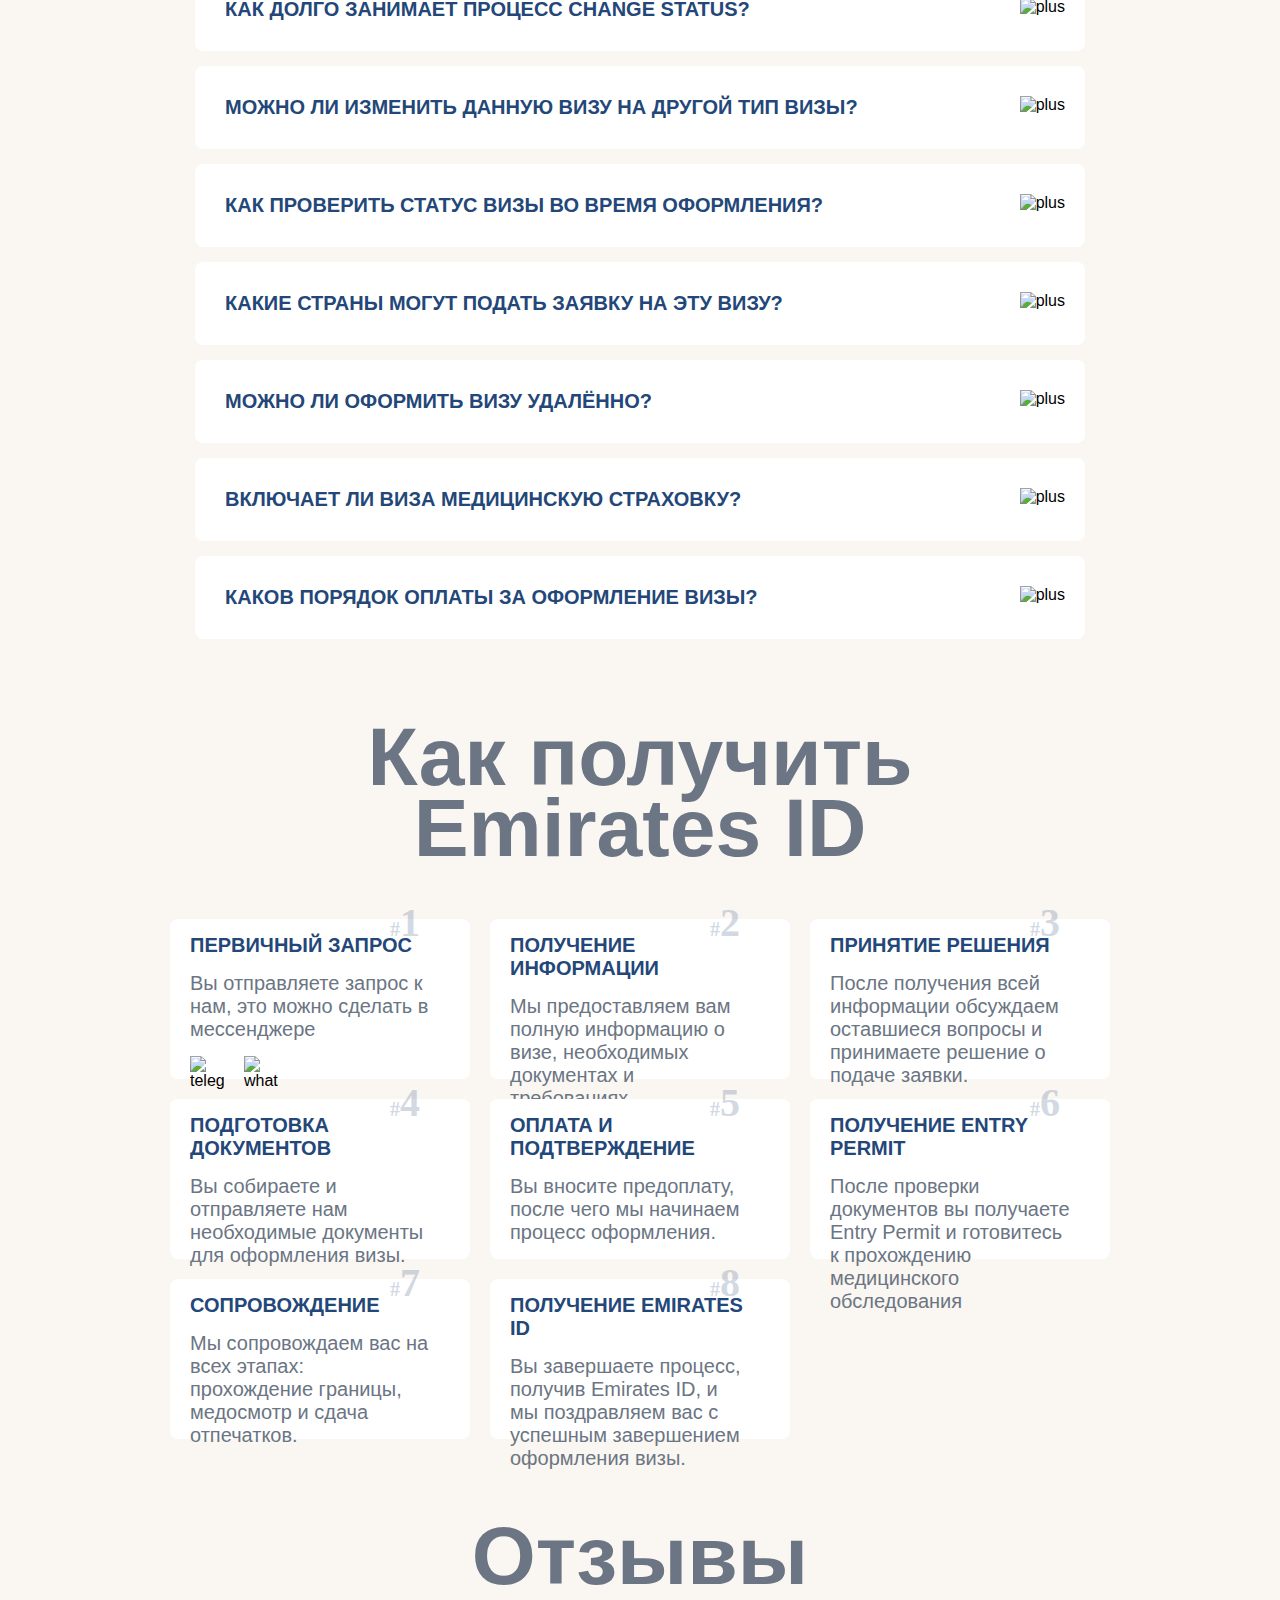
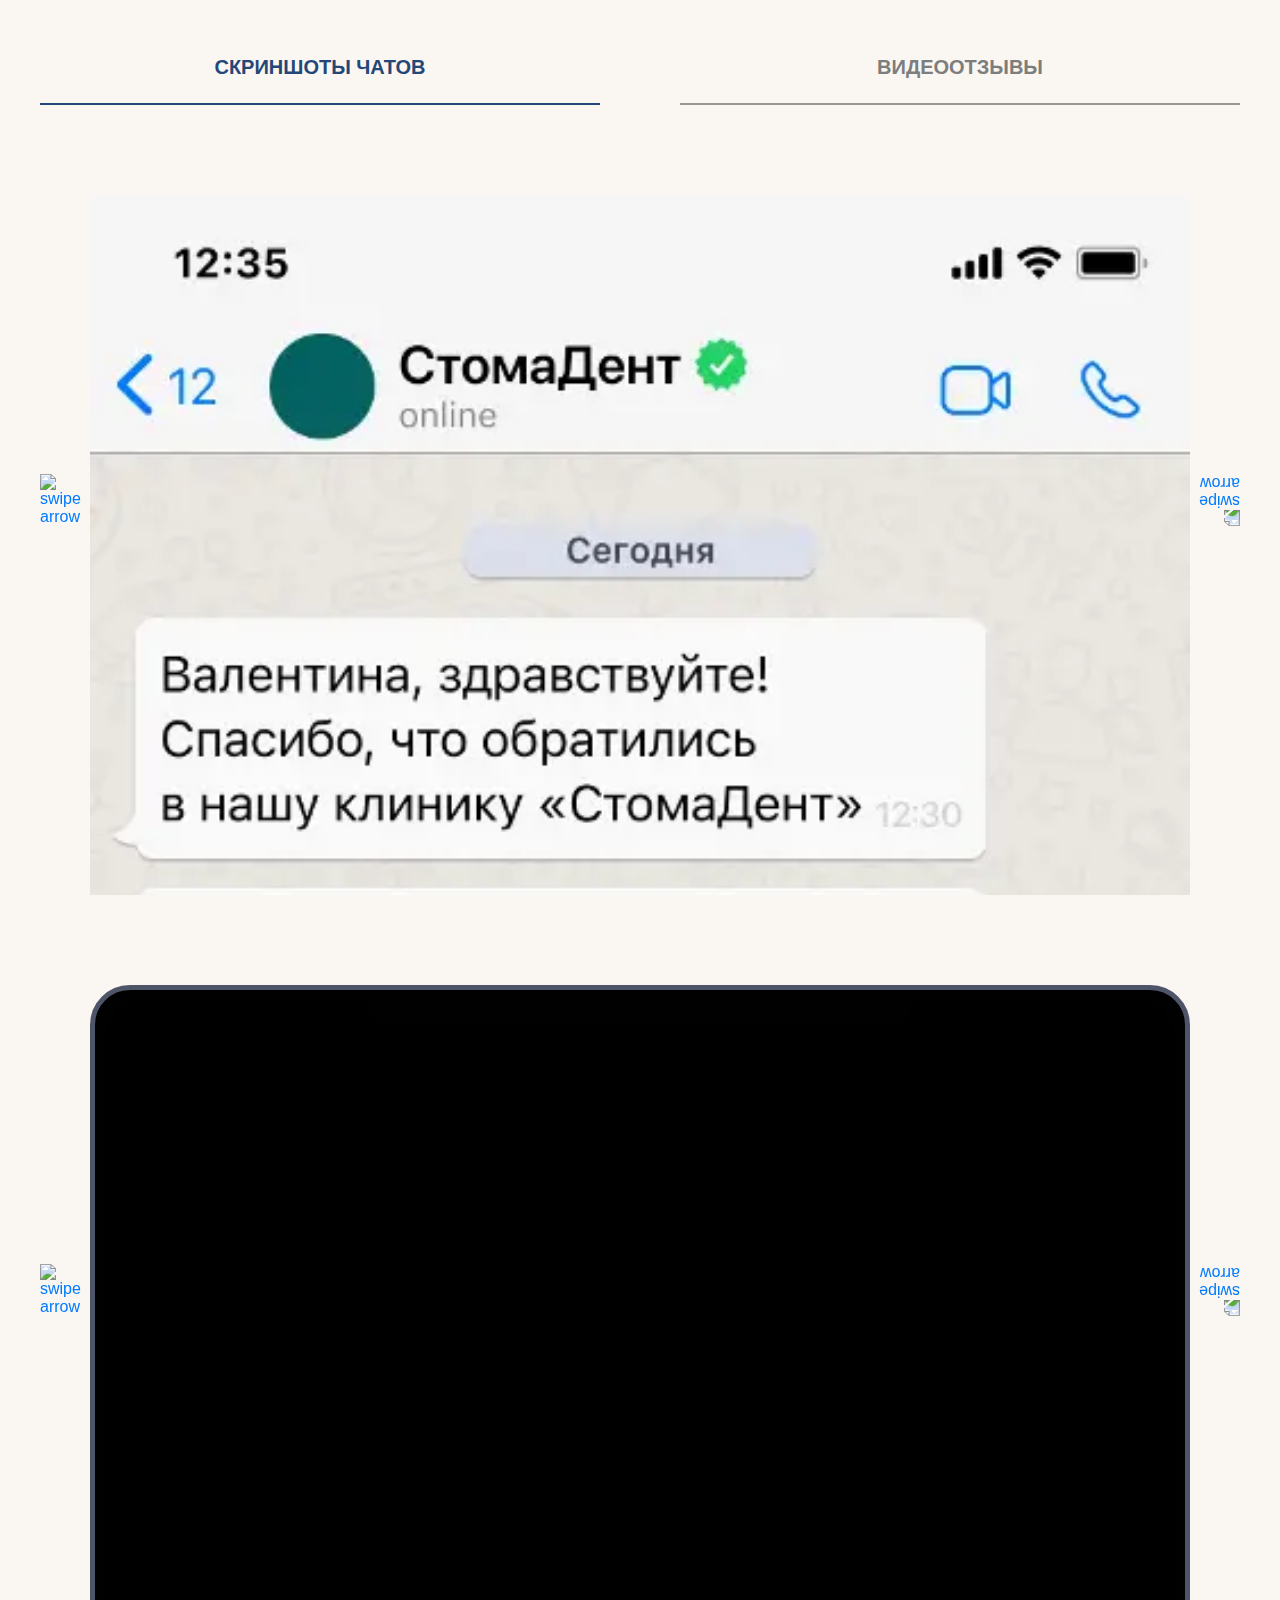
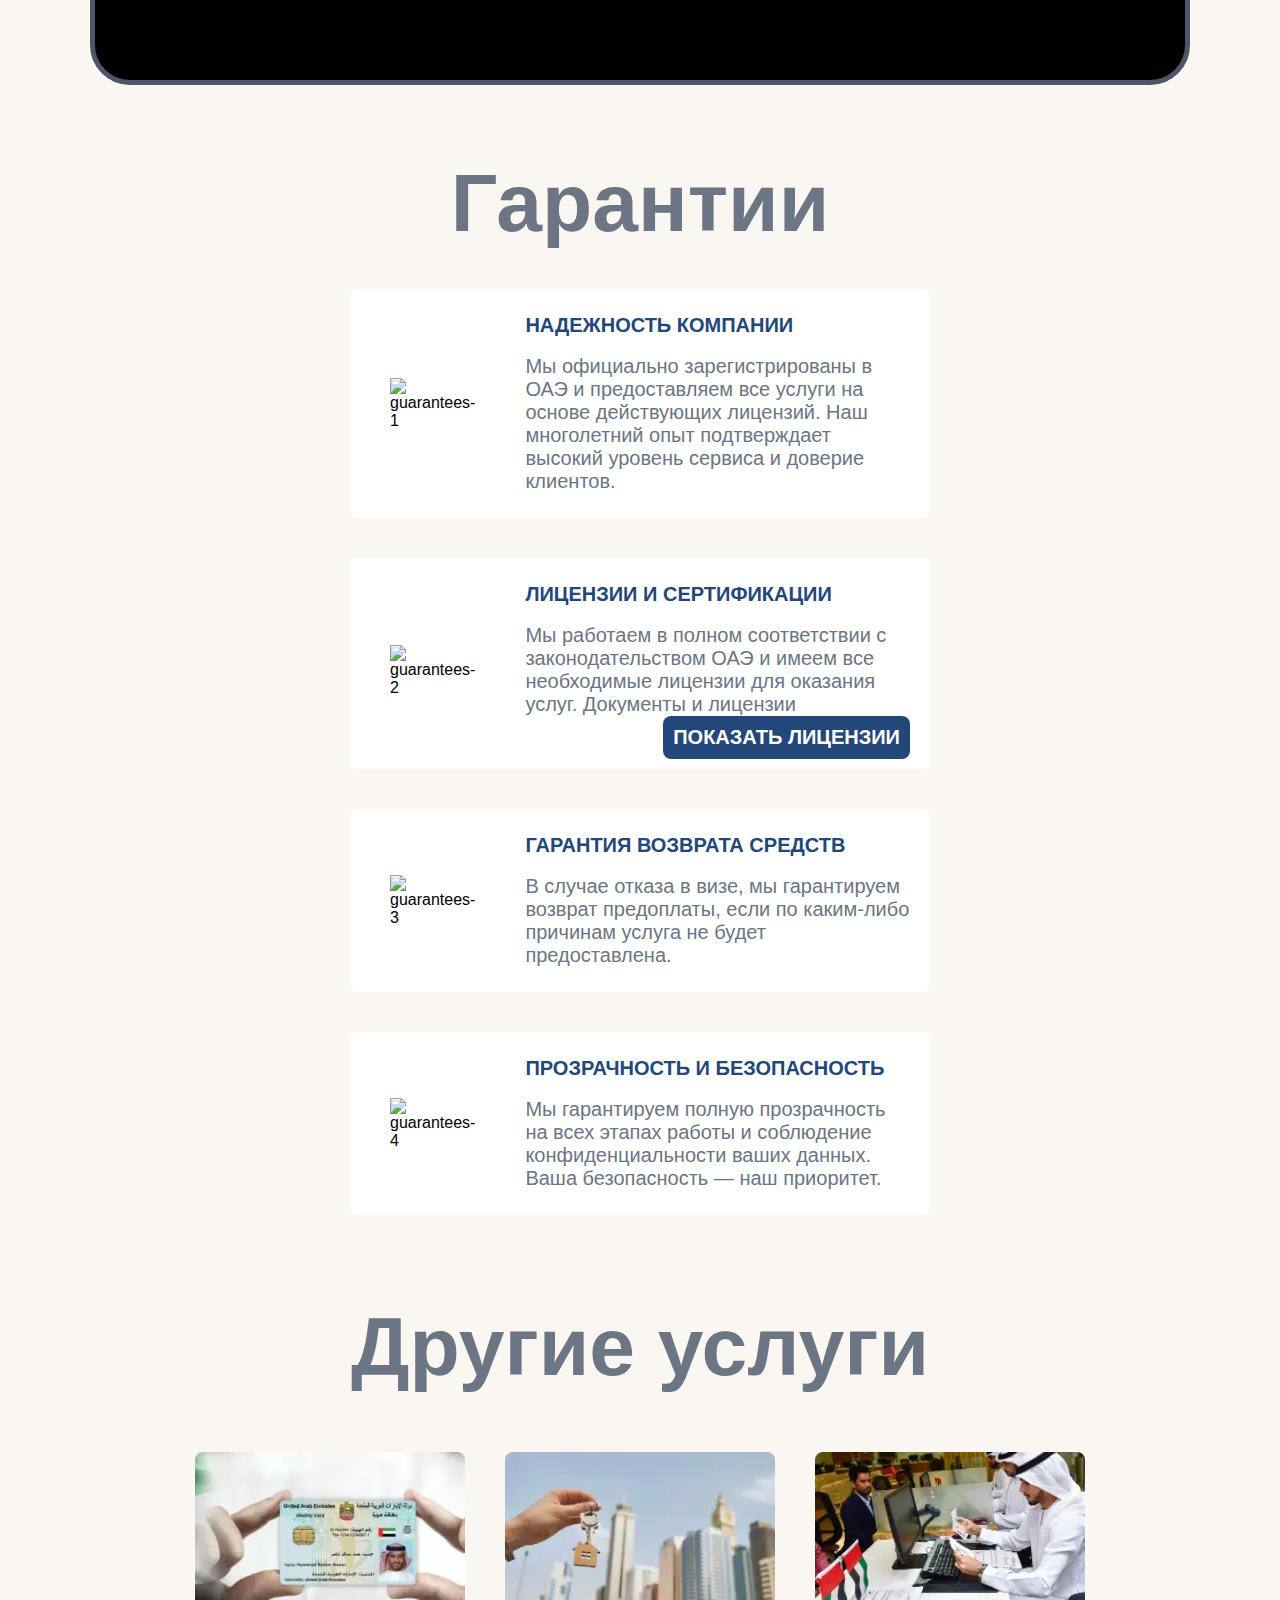
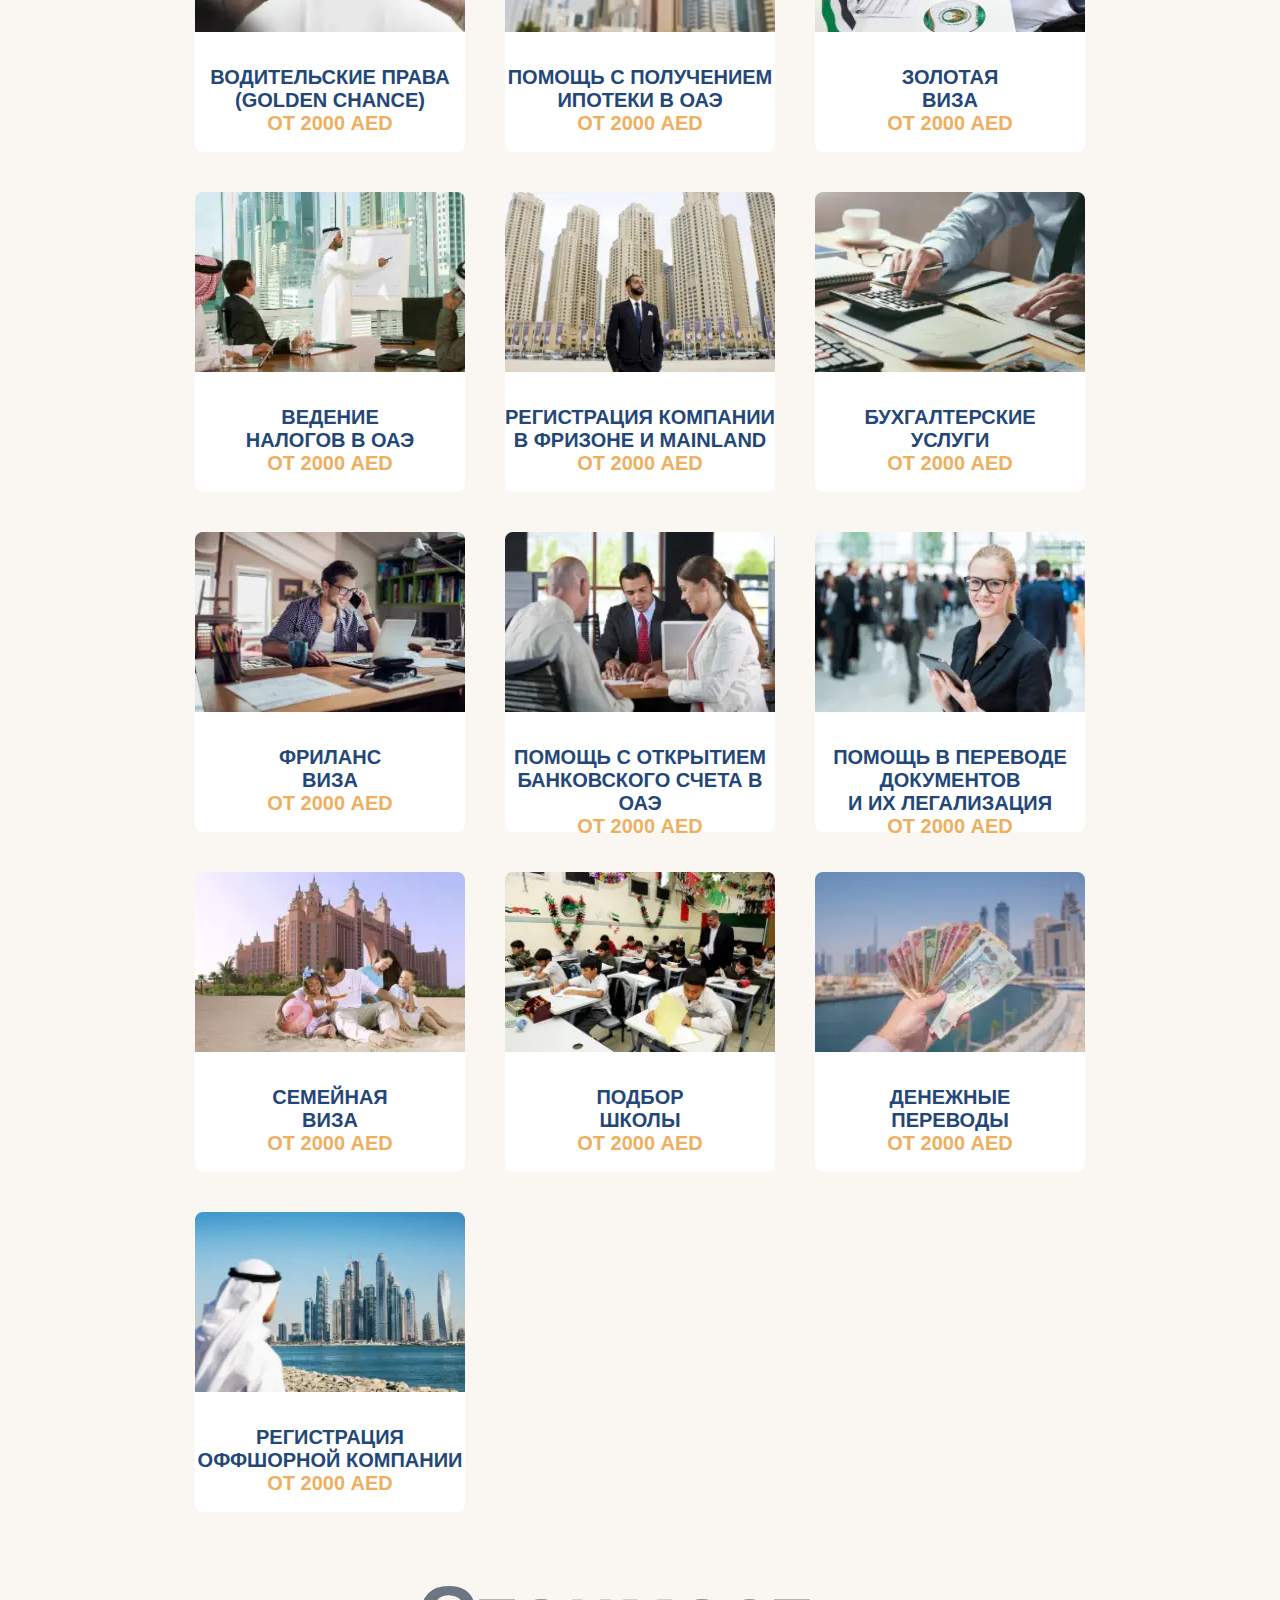
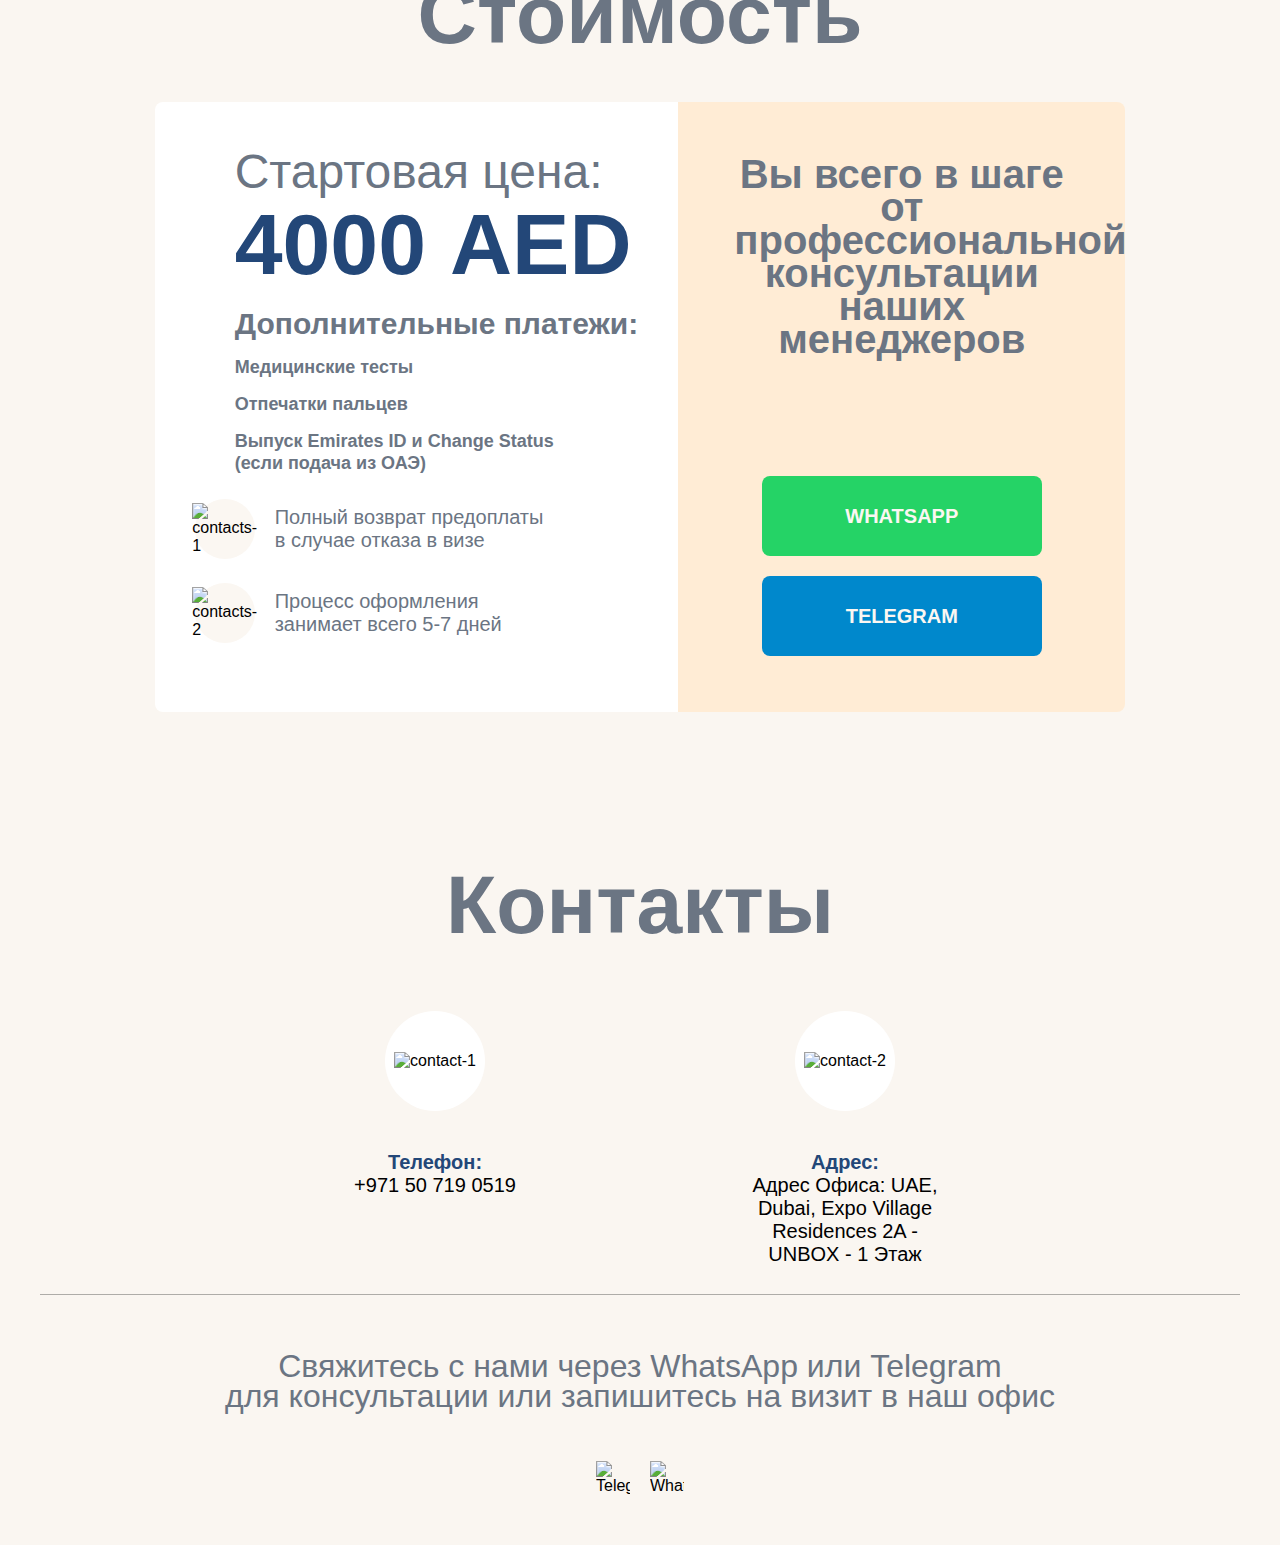
==== commit 0fa03f34: "up new relocant" ====
--- a/index.html
+++ b/index.html
@@ -1,1339 +1,1009 @@
 <!DOCTYPE html>
-<html lang="ru" prefix="og: http://ogp.me/ns#">
-
+<html lang="ru">
 <head>
-	<meta charset="UTF-8">
-	<title>Edvola Studio - Разработка и создание онлайн-курсов в Алматы и Астане</title>
-	<meta name="description"
-		content="Создание онлайн-курсов в Алматы и Казахстане под ключ! Размещение на онлайн-платформе, методическая поддержка и продвижение."/>
-	<meta name="keywords"
-		content="edvola studio, онлайн-курс, создание, разработка, съемка, онлайн-урок, дистанционное, образование, обучение, онлайн, студия, видеостудия, продакшн, production, Астана, Алматы, Казахстан, профессиональная, съёмка, презентация, рекламный ролик, имиджевый ролик, анимационное видео, панорамная съёмка, квадрокоптер, таймлапс, гиперлапс" />
-	<meta name="viewport" content="width=device-width, initial-scale=1.0" />
-	<meta name="robots" content="index" />
-	<meta http-equiv="X-UA-Compatible" content="ie=edge" />
-	<meta name='wmail-verification' content='c36003935270b198771eaf811973a9ca' />
-	<meta name="yandex-verification" content="5c29f9a946fb4bcd" />
-	<meta name="google-site-verification" content="rIiNWN-0kuwwgDt87HEohZi1XH-rWsmYx-LOCkGzPdY" />
-
-	<meta property="og:title" content="Edvola Studio - Разработка и создание онлайн-курсов в Алматы и Астане" />
-	<meta property="og:type" content="website" />
-	<meta property="og:url" content="https://edvola.studio" />
-	<meta property="og:site_name" content="edvola.studio" />
-	<meta property="og:image" content="https://edvola.studio/assets/images/video-one-full.webp" />
-	<meta property="og:description"
-		content="От идеи до готового онлайн-курса под ключ! Размещение на онлайн-платформах, методическая и техническая поддержка. Сильная команда с опытом в онлайн-образовании более 9 лет." />
-
-	<meta name="twitter:card" content="summary" />
-	<meta name="twitter:site" content="https://edvola.studio" />
-	<meta name="twitter:title" content="Edvola Studio - Разработка и создание онлайн-курсов в Алматы и Астане" />
-	<meta name="twitter:description"
-		content="От идеи до готового онлайн-курса под ключ! Размещение на онлайн-платформах, методическая и техническая поддержка. Сильная команда с опытом в онлайн-образовании более 9 лет." />
-	<meta name="twitter:image" content="https://edvola.studio/assets/images/video-one-full.webp" />
-
-	<link rel="canonical" href="https://edvola.studio/" />
-	<link rel="alternate" href="http://edvola.studio/" />
-	<link rel="alternate" href="https://edvola.studio/index.html/" />
-	<link rel="alternate" href="http://edvola.studio/index.html/" />
-
-	<link rel="icon" type="image/svg+xml" href="https://edvola.studio/favicon.svg">
-	<link rel="icon" type="image/png" href="https://edvola.studio/favicon.png">
-	<link rel="apple-touch-icon" sizes="180x180" href="/apple-touch-icon.png">
-	<link rel="icon" type="image/png" sizes="32x32" href="/favicon-32x32.png">
-	<link rel="icon" type="image/png" sizes="16x16" href="/favicon-16x16.png">
-	<link rel="manifest" href="/site.webmanifest">
-	<link rel="mask-icon" href="/safari-pinned-tab.svg" color="#5bbad5">
-	<meta name="msapplication-TileColor" content="#da532c">
-	<meta name="theme-color" content="#ffffff">
-
-	<script async type="application/ld+json">
-    {
-    "@context": "https://schema.org/",
-    "@type": "Organization",
-    "name": "Edvola Studio",
-    "aggregateRating": {
-    "@type": "AggregateRating",
-    "ratingValue": "4.9",
-    "reviewCount": "37"
-    }
-    }	
-    </script>
-
-	<!-- Global site tag (gtag.js) - Google Analytics -->
-	<script async src="https://www.googletagmanager.com/gtag/js?id=G-FF6HRSGMWG"></script>
-	<script>
-		window.dataLayer = window.dataLayer || [];
-		function gtag() { dataLayer.push(arguments); }
-		gtag('js', new Date());
-
-		gtag('config', 'G-FF6HRSGMWG');
-	</script>
-
-	<!-- Yandex.Metrika counter -->
-	<script type="text/javascript">
-		(function (m, e, t, r, i, k, a) {
-			m[i] = m[i] || function () { (m[i].a = m[i].a || []).push(arguments) };
-			m[i].l = 1 * new Date(); k = e.createElement(t), a = e.getElementsByTagName(t)[0], k.async = 1, k.src = r, a.parentNode.insertBefore(k, a)
-		})
-			(window, document, "script", "https://mc.yandex.ru/metrika/tag.js", "ym");
-
-		ym(87450455, "init", {
-			clickmap: true,
-			trackLinks: true,
-			accurateTrackBounce: true,
-			webvisor: true
-		});
-	</script>
-	<noscript>
-		<div><img src="https://mc.yandex.ru/watch/87450455" style="position:absolute; left:-9999px;" alt="" /></div>
-	</noscript>
-	<!-- /Yandex.Metrika counter -->
-
-	<script>
-		!function(){var i="analytics",analytics=window[i]=window[i]||[];if(!analytics.initialize)if(analytics.invoked)window.console&&console.error&&console.error("Segment snippet included twice.");else{analytics.invoked=!0;analytics.methods=["trackSubmit","trackClick","trackLink","trackForm","pageview","identify","reset","group","track","ready","alias","debug","page","screen","once","off","on","addSourceMiddleware","addIntegrationMiddleware","setAnonymousId","addDestinationMiddleware","register"];analytics.factory=function(e){return function(){if(window[i].initialized)return window[i][e].apply(window[i],arguments);var n=Array.prototype.slice.call(arguments);if(["track","screen","alias","group","page","identify"].indexOf(e)>-1){var c=document.querySelector("link[rel='canonical']");n.push({__t:"bpc",c:c&&c.getAttribute("href")||void 0,p:location.pathname,u:location.href,s:location.search,t:document.title,r:document.referrer})}n.unshift(e);analytics.push(n);return analytics}};for(var n=0;n<analytics.methods.length;n++){var key=analytics.methods[n];analytics[key]=analytics.factory(key)}analytics.load=function(key,n){var t=document.createElement("script");t.type="text/javascript";t.async=!0;t.setAttribute("data-global-segment-analytics-key",i);t.src="https://cdn.segment.com/analytics.js/v1/" + key + "/analytics.min.js";var r=document.getElementsByTagName("script")[0];r.parentNode.insertBefore(t,r);analytics._loadOptions=n};analytics._writeKey="dWbkOIhnwFLEUZGVHCrQsXZY5YH3AnKE";;analytics.SNIPPET_VERSION="5.2.0";
-		analytics.load("dWbkOIhnwFLEUZGVHCrQsXZY5YH3AnKE");
-		analytics.page();
-		}}();
-	</script>
-
-	<!-- Font Awesome -->
-	<!-- <link rel="stylesheet" href="https://cdnjs.cloudflare.com/ajax/libs/font-awesome/4.7.0/css/font-awesome.min.css"> -->
-	<!-- end Font Awesome -->
-	<!-- CSS -->
-	<link rel="stylesheet" href="assets/css/style.css?39">
-	<!-- end CSS -->
-	<!-- Remodal -->
-	<link rel="stylesheet" href="assets/css/remodal.css">
-	<link rel="stylesheet" href="assets/css/remodal-default-theme.css">
-	<!-- end Remodal -->
-	<!-- Popup -->
-	<link rel="stylesheet" href="assets/css/popup.css">
-	<link rel="stylesheet" href="assets/css/popup-default-theme.css">
-	<!-- end Popup -->
-	<!-- Fancybox 3 -->
-	<link rel="stylesheet" href="assets/css/jquery.fancybox.min.css">
-	<!-- end Fancybox 3 -->
-
+    <meta charset="UTF-8">
+
+    <link rel="icon" href="assets/img/favicon.8f3f3f6d.ico" type="image/x-icon">
+    <link rel="shortcut icon" href="assets/img/favicon.8f3f3f6d.ico">
+
+    <meta name="viewport" content="width=device-width, initial-scale=1.0">
+    <meta name="description" content="Сайт релокации в арабские эмираты (ОАЭ)">
+
+    <link rel="stylesheet" href="assets/css/base-and-block.26131e2f.css">
+    <link rel="stylesheet" href="assets/css/index.6dae14e2.css">
+    <title>Relocant</title>
 </head>
-
 <body>
 
-	<!-- Preloader -->
-	<div class="preloader"></div>
-	<!-- end Preloader -->
-
-	<!-- Home Section -->
-	<div class="home__section">
-		<!-- Header -->
-		<header>
-			<div class="container flex">
-			<div class="left-header">
-					<a href="/" title="Логотип" class="page__logo">
-						<img loading="lazy" src="assets/images/logo.svg" alt="logo" title="Логотип Edvola Studio" width="280" height="44">
-					</a>
-					<div class="languages-mobile">
-						<a href="#" class="languages-mobile__item languages-mobile__item-active">Рус</a>
-					<div class="languages-mobile__other">
-							<a href="kz.html" class="languages-mobile__item">Қаз</a>
-							<a href="en.html" class="languages-mobile__item">Eng</a>
-					</div>
-					</div>
-			</div>
-				<div class="right-header">
-					<div class="languages">
-						<a href="#" class="languages__item languages__item-active">Рус</a>
-						<a href="kz.html" class="languages__item">Қаз</a>
-						<a href="en.html" class="languages__item">Eng</a>
-					</div>
-					<a href="tel:87751177551" title="Позвонить" class="page__phone"><i class="fa fa-phone"
-							aria-hidden="true"></i>
-						+7 (775) 117 75 51</a>
-				</div>
-			</div>
-		</header>
-		<!-- end Header -->
-
-		<!-- Content Home -->
-		<div class="content__home">
-			<div class="container">
-				<h1>Мы <strong class="typewrite" data-period="600" data-type='[ "разрабатываем", "создаём", "размещаем", "продвигаем" ]'>
-						<span class="wrap"></span>
-					</strong>
-					<br>онлайн-курсы в Казахстане
-				</h1>
-				<div class="content__items flex">
-					<div class="item__list">
-						<ul class="reset">
-							<li>От идеи до готового курса под ключ</li>
-							<li>Размещение на <a href="https://edvola.com/ru/education" class="highlighted-text"
-									target="blank">платформе</a></li>
-							<li>Продвижение и поддержка</li>
-						</ul>
-					</div>
-					<div class="item__form">
-						<form class="order__form">
-							<div class="input__el">
-								<input type="tel" name="phone" placeholder="Ваш телефон" required>
-							</div>
-							<div class="input__el yellow_wrapper">
-								<button type="submit" class="order__btn">Получить консультацию</button>
-							</div>
-							<div class="input__el">
-								Это бесплатно ⤴
-							</div>
-						</form>
-					</div>
-				</div>
-			</div>
-		</div>
-		<!-- end Content Home -->
-	</div>
-	<!-- end Home Section -->
-
-	<!-- Video Section -->
-	<div class="video__section video__one">
-		<a href="assets/images/video-one-full.webp" title="Смотреть видео" class="play__ico"
-			data-fancybox><span></span></a>
-	</div>
-	<!-- end Video Section -->
-
-
-	<!-- Services Section -->
-	<div class="services__section">
-		<div class="container">
-			<div class="title__section">
-				<h2>Наши услуги</h2>
-				<span></span>
-			</div>
-			<div class="services__items flex">
-				<div class="item"><a href="#" title="Видеокурсы">
-						<div class="item__ico">
-							<img loading="lazy" src="assets/images/virtual-event.webp" class="icons_services" alt="Видеокурсы" title="Видеокурсы" width="176" height="176">
-						</div>
-
-						<div class="item__content">
-							<b>Видеокурсы</b>
-							<p>Создаём интересные и понятные видео, которые помогут эффективно обучать и вдохновлять вашу
-								аудиторию. Видеокурсы максимально привлекательны и информативны и позволяют легко усваивать
-								материал.</p>
-						</div>
-					</a></div>
-				<div class="item"><a href="#" title="Анимация">
-						<div class="item__ico">
-							<img loading="lazy" src="assets/images/acceleration.webp" class="icons_services" alt="Анимация" title="Анимация" width="176" height="176">
-						</div>
-						<div class="item__content">
-							<b>Анимация</b>
-							<p>Разрабатываем видео и графику, чтобы сделать ваш курс ещё более увлекательным. Анимация помогает
-								визуализировать сложные концепции и облегчить процесс обучения, делая его более запоминающимся и
-								интересным.</p>
-						</div>
-					</a></div>
-				<div class="item"><a href="#" title="Запись экрана">
-						<div class="item__ico">
-							<img loading="lazy" src="assets/images/screen.webp" class="icons_services" alt="Запись экрана" title="Запись экрана" width="176" height="176">
-						</div>
-						<div class="item__content">
-							<b>Запись экрана</b>
-							<p>Записываем скринкасты чтобы показать как использовать программное обеспечение или выполнить
-								определенные задачи. Это особенно полезно для технических курсов или для обучения на основе
-								практических навыков.</p>
-						</div>
-					</a></div>
-			</div><br>
-			<div class="services__items flex">
-				<div class="item"><a href="#" title="SCORM курсы">
-						<!--href="#modal__team-1"-->
-						<div class="item__ico">
-							<img loading="lazy" src="assets/images/plan.webp" class="icons_services" alt="SCORM курсы" title="SCORM курсы" width="176" height="176">
-						</div>
-						<div class="item__content">
-							<b>SCORM курсы</b>
-							<p>Разрабатываем курсы, соответствующие стандарту SCORM (Sharable Content Object Reference Model),
-								который позволяет интегрировать их в различные системы управления обучением (LMS) и обеспечивает
-								совместимость и взаимодействие с другими обучающими материалами.</p>
-						</div>
-					</a></div>
-				<div class="item"><a href="#" title="3D-тренажёры">
-						<div class="item__ico">
-							<img loading="lazy" src="assets/images/3d-view.webp" class="icons_services" alt="3D-тренажёры" title="3D-тренажёры" width="176" height="176">
-						</div>
-						<div class="item__content">
-							<b>3D-тренажёры</b>
-							<p>Создаём интерактивные 3D-тренажёры, которые позволяют погрузиться в материал и получить
-								практический опыт. Это особенно полезно для обучения в области архитектуры, медицины,
-								машиностроения и других отраслей, где важно практиковать навыки в реалистичной среде.</p>
-						</div>
-					</a></div>
-				<div class="item"><a href="#" title="AR-VR технологии">
-						<div class="item__ico">
-							<img loading="lazy" src="assets/images/gamification.webp" class="icons_services" alt="AR-VR технологии" title="AR-VR технологии" width="176" height="176">
-						</div>
-						<div class="item__content">
-							<b>Геймификация</b>
-							<p>Используем передовые технологии геймификации и вовлечения обучающихся, делая обучение уникальным
-								и захватывающим. Ваша аудитория сможет взаимодействовать между собой на платформе, открывать новые достижения, участвовать в рейтингах и получать баллы.</p>
-						</div>
-					</a></div>
-			</div>
-		</div>
-	</div>
-	<!-- end Services Section -->
-	<br><br><br><br>
-	<!-- About Section -->
-	<div class="about__section">
-		<div class="container">
-			<div class="title__section sub__text">
-				<h2>Для кого мы работаем?</h2>
-				<span>Уже более 9 лет помогаем создавать качественные онлайн-курсы и решать технические вопросы по
-					разработке
-					и поддержке платформ для онлайн-обучения.</span>
-			</div>
-			<div class="about__items flex">
-				<div class="item">
-					<div class="item__ico">
-						<img loading="lazy" src="assets/images/presentation-2.webp" class="icons" alt="Тренеры и коучи"
-							title="Тренеры и коучи">
-					</div>
-					<div class="item__content">
-						<b>Тренеры и <br>преподаватели</b>
-						<p>Увеличивайте аудиторию слушателей и становитесь популярными онлайн!</p>
-					</div>
-				</div>
-				<div class="item">
-					<div class="item__ico">
-						<img loading="lazy" src="assets/images/online-university.webp" class="icons" alt="Университеты и обучающие компании"
-							title="Университеты и обучающие компании">
-					</div>
-					<div class="item__content">
-						<b>Университеты и обучающие компании</b>
-						<p>Создавайте качественные программы дистанционного обучения мирового класса.</p>
-					</div>
-				</div>
-				<div class="item">
-					<div class="item__ico">
-						<img loading="lazy" src="assets/images/presentation-1.webp" class="icons" alt="Корпоративный сектор"
-							title="Корпоративный сектор">
-					</div>
-					<div class="item__content">
-						<b>Корпоративное<br>обучение</b>
-						<p>Обучайте онлайн и повышайте квалификацию своих сотрудников максимально эффективно.</p>
-					</div>
-				</div>
-			</div>
-
-			<div class="center__order">
-				<div class="yellow_wrapper">
-					<a href="#modal__order" title="Коммерческое предложение" class="order__btn link__button">Коммерческое
-						предложение</a>
-				</div>
-			</div>
-
-			<div class="input__el">
-				Скачать PDF ⤴
-			</div>
-		</div>
-	</div>
-	<!-- end About Section -->
-
-	<!-- Video Section -->
-	<div class="video__section video__two">
-		<a href="assets/images/video-two-full.webp" title="Смотреть видео" class="play__ico"
-			data-fancybox><span></span></a>
-	</div>
-	<!-- end Video Section -->
-
-	<!-- Steps Section -->
-	<div class="steps__section">
-		<div class="container">
-			<div class="title__section">
-				<h2>Как мы работаем?</h2><br>
-			</div>
-			<div class="steps__items">
-				<div class="item flex">
-					<div class="item__ico">
-						<span>1</span>
-						<img loading="lazy" src="assets/images/image954.svg" alt="Методическая поддержка при создании онлайн-курсов"
-							title="Методическая поддержка при создании онлайн-курсов">
-					</div>
-					<div class="item__content">
-						<b>Методическая поддержка</b>
-						<ul class="reset2">
-							<li>Изучение аудитории курса и её потребностей</li>
-							<li>Проектирование программы онлайн-курса</li>
-							<li>Подготовка и редактура сценария</li>
-							<li>Перевод контента на другие языки</li>
-						</ul>
-					</div>
-				</div>
-				<div class="item flex">
-					<div class="item__ico">
-						<span>2</span>
-						<img loading="lazy" src="assets/images/image1171.svg" alt="Камера для съёмки онлайн-курсов"
-							title="Камера для съёмки онлайн-курсов">
-					</div>
-					<div class="item__content">
-						<b>Производство</b>
-						<ul class="reset2">
-							<li>Координация съёмочного процесса</li>
-							<li>Съёмка на профессиональном оборудовании</li>
-							<li>Режиссерская работа и обучение подаче материала на камеру</li>
-						</ul>
-					</div>
-				</div>
-				<div class="item flex">
-					<div class="item__ico">
-						<span>3</span>
-						<img loading="lazy" src="assets/images/image1173.svg" alt="Монтаж онлайн-курсов" title="Монтаж онлайн-курсов">
-					</div>
-					<div class="item__content">
-						<b>Постпроизводство</b>
-						<ul class="reset2">
-							<li>Создание графики, анимации и инфографики</li>
-							<li>Монтаж видео, наложение звуковых эффектов и музыкального сопровождения</li>
-							<li>Разработка тестов и экзаменов</li>
-							<li>Подготовка дизайна материалов онлайн-курса</li>
-							<li>Размещение на платформе</li>
-						</ul>
-					</div>
-				</div>
-			</div>
-		</div>
-	</div>
-	<!-- end Steps Section -->
-
-	<!-- Offer Section -->
-	<div class="offer__section">
-		<div class="container">
-			<div class="offer__items flex">
-				<div class="item__text">
-					<div class="round">4</div>
-					<span>Готовый <nobr>онлайн-курс</nobr></span>
-					<small>Размещение Вашего курса на любой платформе и настройка воронки продаж!</small>
-					<div class="yellow_wrapper">
-						<a href="#modal__order" title="Заказать курс" class="order__btn link__button">Заказать сейчас <i
-								class="fa fa-angle-double-down" aria-hidden="true"></i></a>
-					</div>
-					<!--<div class="input__timer">
-						* Ограниченное предложение
-					</div>-->
-				</div>
-				<div class="offer__items--img">
-					<img loading="lazy" src="./assets/images/ing-wumen-pc.webp" alt="img">
-				</div>
-				<!--<div class="item__video">
-					<div class="item__bg" style='background: url("assets/images/screenshot_1.webp");background-size: cover;background-position: center;'>
-						<a href="https://www.youtube.com/watch?v=qSv38IMriu4" title="Смотреть видео" class="play__ico small_" data-fancybox><span></span></a>
-					</div>
-				</div>-->
-			</div>
-		</div>
-	</div>
-	<!-- end Offer Section -->
-
-	<!-- porfolio -->
-	<div class="portfolio__section">
-		<div class="container">
-			<div class="title__section">
-				<h2>Портфолио</h2>
-			</div>
-			<div class="portfolio__items">
-				<div class="portfoli-items js-portfoli-items">
-					<div class="portfoli-items__grid">
-						<div class="portfoli-items__txt">
-							<img loading="lazy" src="./assets/images/portfolio-1.webp" class="portfolio__item" alt="logo">
-							<h3 class="portfolio__item">Онлайн-курс по медиа-праву для журналистов и блогеров</h3>
-							<p>Курс включает практические примеры, задания и юридические рекомендации для профессиональной деятельности в медиа.</p>
-						</div>
-						<div class="portfoli-items__item">
-							<div class="item__bg"
-								style='background: url("assets/images/screenshot_1.webp");background-size: cover; background-position: center; height: 66%; width: 86%; margin-left: 7%;'>
-								<a href="https://youtu.be/q4YOmsTgaUw" title="Смотреть видео" class="play__ico small_"
-									data-fancybox></a>
-							</div>
-						</div>
-					</div>
-					<div class="portfoli-items__grid">
-						<div class="portfoli-items__txt">
-							<img loading="lazy" src="./assets/images/portfolio-2.webp" class="portfolio__item" alt="logo">
-							<h3 class="portfolio__item">Анимационные обучающие ролики по работе с ИСЭЗ 2.0</h3>
-							<p>Видеоматериалы направлены на упрощение процесса обучения и повышение уровня использования системы.							</p>
-						</div>
-						<div class="portfoli-items__item">
-							<div class="item__bg"
-								style='background: url("assets/images/screenshot_3.webp");background-size: cover; background-position: center; height: 66%; width: 86%; margin-left: 7%;'>
-								<a href="https://youtu.be/AvsoNJUrDk4" title="Смотреть видео" class="play__ico small_"
-									data-fancybox><span></span></a>
-							</div>
-						</div>
-					</div>
-					<div class="portfoli-items__grid">
-						<div class="portfoli-items__txt">
-							<img loading="lazy" src="./assets/images/portfolio-2.webp" class="portfolio__item" alt="logo">
-							<h3 class="portfolio__item">Информационный анимационный ролик по импортозамещению</h3>
-							<p>Ролик простым и доступным языком объясняет ключевые аспекты государственной программы и механизмы ее реализации.
-							</p>
-						</div>
-						<div class="portfoli-items__item">
-							<div class="item__bg"
-								style='background: url("assets/images/screenshot_4.webp");background-size: cover; background-position: center; height: 66%; width: 86%; margin-left: 7%;'>
-								<a href="https://youtu.be/xmXlJWBUlIU" title="Смотреть видео" class="play__ico small_"
-									data-fancybox><span></span></a>
-							</div>
-						</div>
-					</div>
-					<div class="portfoli-items__grid">
-						<div class="portfoli-items__txt">
-							<img loading="lazy" src="./assets/images/portfolio-2.webp" class="portfolio__item" alt="logo">
-							<h3 class="portfolio__item">Промо ролик по новому функционалу платформы закупок
-							</h3>
-							<p>Видео акцентирует внимание на обновлениях интерфейса и инструментов, предназначенных для повышения эффективности закупочных процессов.</p>
-						</div>
-						<div class="portfoli-items__item">
-							<div class="item__bg"
-								style='background: url("assets/images/screenshot_5.webp");background-size: cover; background-position: center; height: 66%; width: 86%; margin-left: 7%;'>
-								<a href="https://youtu.be/D6-4oQxqWRc" title="Смотреть видео" class="play__ico small_"
-									data-fancybox><span></span></a>
-							</div>
-						</div>
-					</div>
-					<div class="portfoli-items__grid">
-						<div class="portfoli-items__txt">
-							<img loading="lazy" src="./assets/images/portfolio-5.webp" class="portfolio__item" alt="logo">
-							<h3 class="portfolio__item">Курс по развитию карьеры на казахском и русском языках</h3>
-							<p>Курс охватывает ключевые навыки и стратегии для успешного карьерного роста и адаптирован для казахстанского рынка труда.</p>
-						</div>
-						<div class="portfoli-items__item">
-							<div class="item__bg"
-								style='background: url("assets/images/screenshot_7.webp");background-size: cover; background-position: center; height: 66%; width: 86%; margin-left: 7%;'>
-								<a href="https://www.youtube.com/watch?v=W0S9uQ7obbE" title="Смотреть видео"
-									class="play__ico small_" data-fancybox><span></span></a>
-							</div>
-						</div>
-					</div>
-					<div class="portfoli-items__grid">
-						<div class="portfoli-items__txt">
-							<img loading="lazy" src="./assets/images/portfolio-6.webp" class="portfolio__item" alt="logo">
-							<h3 class="portfolio__item">Корпоративный курс по противодействию коррупции</h3>
-							<p>Курс включает интерактивные задания, кейсы и тесты для оценки усвоения материала.</p>
-						</div>
-						<div class="portfoli-items__item">
-							<div class="item__bg"
-								style='background: url("assets/images/screenshot_7.webp");background-size: cover; background-position: center; height: 66%; width: 86%; margin-left: 7%;'>
-								<a href="https://www.youtube.com/watch?v=W0S9uQ7obbE" title="Смотреть видео"
-									class="play__ico small_" data-fancybox><span></span></a>
-							</div>
-						</div>
-					</div>
-					<div class="portfoli-items__grid">
-						<div class="portfoli-items__txt">
-							<img loading="lazy" src="./assets/images/portfolio-7.webp" class="portfolio__item" alt="logo">
-							<h3 class="portfolio__item">Курс “Дыхание тренера” для бизнес-тренера Ильдара Валиуллова</h3>
-							<p>Курс посвящен методикам проведения тренингов, развитию лидерских качеств и управлению аудиторией, с акцентом на практические навыки и упражнения.</p>
-						</div>
-						<div class="portfoli-items__item">
-							<div class="item__bg"
-								style='background: url("assets/images/screenshot_7.webp");background-size: cover; background-position: center; height: 66%; width: 86%; margin-left: 7%;'>
-								<a href="https://www.youtube.com/watch?v=W0S9uQ7obbE" title="Смотреть видео"
-									class="play__ico small_" data-fancybox><span></span></a>
-							</div>
-						</div>
-					</div>
-					<div class="portfoli-items__grid">
-						<div class="portfoli-items__txt">
-							<img loading="lazy" src="./assets/images/portfolio-8.webp" class="portfolio__item" alt="logo">
-							<h3 class="portfolio__item">Онлайн-курс по развитию гражданского общества в Казахстане</h3>
-							<p>Курс охватывает ключевые темы, связанные с участием граждан в социальных процессах, и предлагает рекомендации для реализации гражданских инициатив.</p>
-						</div>
-						<div class="portfoli-items__item">
-							<div class="item__bg"
-								style='background: url("assets/images/screenshot_7.webp");background-size: cover; background-position: center; height: 66%; width: 86%; margin-left: 7%;'>
-								<a href="https://www.youtube.com/watch?v=W0S9uQ7obbE" title="Смотреть видео"
-									class="play__ico small_" data-fancybox><span></span></a>
-							</div>
-						</div>
-					</div>
-					<div class="portfoli-items__grid">
-						<div class="portfoli-items__txt">
-							<img loading="lazy" src="./assets/images/portfolio-9.webp" class="portfolio__item" alt="logo">
-							<h3 class="portfolio__item">Онлайн-курс по финансовой грамотности для детей</h3>
-							<p>Курс направлен на формирование у детей ответственного отношения к деньгам и навыков личного финансового планирования в игровой и доступной форме.</p>
-						</div>
-						<div class="portfoli-items__item">
-							<div class="item__bg"
-								style='background: url("assets/images/screenshot_7.webp");background-size: cover; background-position: center; height: 66%; width: 86%; margin-left: 7%;'>
-								<a href="https://www.youtube.com/watch?v=W0S9uQ7obbE" title="Смотреть видео"
-									class="play__ico small_" data-fancybox><span></span></a>
-							</div>
-						</div>
-					</div>
-					<div class="portfoli-items__grid">
-						<div class="portfoli-items__txt">
-							<img loading="lazy" src="./assets/images/portfolio-10.webp" class="portfolio__item" alt="logo">
-							<h3 class="portfolio__item">Онлайн-курсы по востребованным навыкам на рынке труда</h3>
-							<p>Курсы охватывают темы от цифровых компетенций до мягких навыков и предназначены для быстрого освоения и применения на практике.</p>
-						</div>
-						<div class="portfoli-items__item">
-							<div class="item__bg"
-								style='background: url("assets/images/screenshot_7.webp");background-size: cover; background-position: center; height: 66%; width: 86%; margin-left: 7%;'>
-								<a href="https://www.youtube.com/watch?v=W0S9uQ7obbE" title="Смотреть видео"
-									class="play__ico small_" data-fancybox><span></span></a>
-							</div>
-						</div>
-					</div>
-				</div>
-			</div>
-		</div>
-	</div>
-	<!-- end portfolio -->
-
-	<!-- team Section -->
-	<div class="team__section">
-		<div class="container">
-			<div class="title__section">
-				<h2>Команда</h2>
-				<span>Edvola Studio - креативная команда профессионалов в сфере образования, создания онлайн-контента и
-					современных информационных технологий.</span>
-			</div>
-			<div class="team__items flex">
-				<div class="item"><a href="#" title="Мадина">
-						<div class="item__ico"
-							style='background: url("assets/images/team-2.webp");background-size: cover;background-position: center;'>
-						</div>
-						<div class="item__content">
-							<b>Мадина</b>
-							<small>Продюсер</small>
-							<p>Организовывает весь процесс. Обеспечивает качество и соблюдение сроков проекта.</p>
-						</div>
-					</a></div>
-				<div class="item"><a href="#" title="Ернар">
-						<div class="item__ico"
-							style='background: url("assets/images/team-4.webp");background-size: cover;background-position: center;'>
-						</div>
-						<div class="item__content">
-							<b>Ернар</b>
-							<small>Академический директор</small>
-							<p>Занимается созданием программ, разрабатывает структуру и контент курсов.</p>
-						</div>
-					</a></div>
-				<div class="item"><a href="#" title="Эльмира">
-						<div class="item__ico"
-							style='background: url("assets/images/team-3.webp");background-size: cover;background-position: center;'>
-						</div>
-						<div class="item__content">
-							<b>Эльмира</b>
-							<small>Продюсер</small>
-							<p>Cоздаёт и продвигает проекты. Отвечает за привлечение аудитории и маркетинг.</p>
-						</div>
-					</a></div>
-			</div>
-			<div class="team__items flex">
-				<div class="item"><a href="#" title="Руслан">
-						<!--href="#modal__team-1"-->
-						<div class="item__ico"
-							style='background: url("assets/images/team-1.webp");background-size: cover;background-position: center;'>
-						</div>
-						<div class="item__content">
-							<b>Руслан</b>
-							<small>Технический директор</small>
-							<p>Обеспечивает техническую реализацию проектов и создание онлайн-платформ.</p>
-						</div>
-					</a></div>
-				<div class="item"><a href="#" title="Ксения">
-						<div class="item__ico"
-							style='background: url("assets/images/team-5.webp");background-size: cover;background-position: center;'>
-						</div>
-						<div class="item__content">
-							<b>Эльдар</b>
-							<small>Видеоинженер</small>
-							<p>Отвечает за создание графических видео, анимации и инфографики любой сложности.</p>
-						</div>
-					</a></div>
-				<div class="item"><a href="#" title="Алишер">
-						<div class="item__ico"
-							style='background: url("assets/images/team-6.webp");background-size: cover;background-position: center;'>
-						</div>
-						<div class="item__content">
-							<b>Алишер</b>
-							<small>Оператор</small>
-							<p>Обеспечивает бесперебойную и качественную съёмку. Отвечает за освещение и качество звука.</p>
-						</div>
-					</a></div>
-			</div>
-		</div>
-	</div>
-	<!-- end team Section -->
-
-	<!-- Services Section -->
-	<div class="additional__section">
-		<div class="container">
-			<div class="additional__items flex">
-				<div class="item__content">
-					<h2>Дополнительные услуги:</h2>
-					<p>Профессиональная съёмка рекламных и имиджевых роликов, создание анимационных видео любой
-						сложности, панорамная съёмка с квадрокоптера, таймлапсы и гиперлапсы.</p>
-				</div>
-				<div class="item__content__list">
-					<div class="item flex">
-						<div class="item__ico">
-							<img loading="lazy" src="assets/images/video-camera.png" class="icons"
-								alt="Видеосъёмка образовательных и бизнес-мероприятий"
-								title="Видеосъёмка образовательных и бизнес-мероприятий">
-						</div>
-						<div class="item__content_">Видеосъёмка образовательных и бизнес мероприятий</div>
-					</div>
-					<div class="item flex">
-						<div class="item__ico">
-							<img loading="lazy" src="assets/images/video-editing.webp" class="icons"
-								alt="Монтаж уже отснятых курсов, семинаров или тренингов"
-								title="Монтаж курсов, семинаров, тренингов">
-						</div>
-						<div class="item__content_">Монтаж уже отснятых уроков, семинаров или тренингов</div>
-					</div>
-					<div class="item flex">
-						<div class="item__ico">
-							<img loading="lazy" src="assets/images/interview.webp" class="icons" alt="Съёмка и монтаж любой видеопродукции"
-								title="Съёмка и монтаж любой видеопродукции">
-						</div>
-						<div class="item__content_">Создание обучающих презентаций и курсов в формате SCORM</div>
-					</div>
-				</div>
-			</div>
-		</div>
-	</div>
-	<!-- end Services Section -->
-
-	<!-- Video Section -->
-	<div class="video__section video__four">
-		<a href="assets/images/video-four-full.webp" title="Заставка" class="play__ico" data-fancybox><span></span></a>
-	</div>
-	<!-- end Video Section -->
-
-	<!-- Clients Section -->
-	<div class="clients__section clients__section_com">
-		<div class="container">
-			<div class="title__section">
-				<h2>Нам доверяют</h2>
-			</div>
-			<div class="clients__items">
-				<div class="slider-clients js-slider-clients">
-					<div class="item">
-						<div class="item__ico"
-							style='background: url("assets/images/clients-1.webp");background-size: cover;background-position: center;'>
-						</div>
-					</div>
-					<div class="item">
-						<div class="item__ico"
-							style='background: url("assets/images/clients-2.webp");background-size: cover;background-position: center;'>
-						</div>
-					</div>
-					<div class="item">
-						<div class="item__ico"
-							style='background: url("assets/images/clients-3.webp");background-size: cover;background-position: center;'>
-						</div>
-					</div>
-					<div class="item">
-						<div class="item__ico"
-							style='background: url("assets/images/clients-4.webp");background-size: cover;background-position: center;'>
-						</div>
-					</div>
-					<div class="item">
-						<div class="item__ico"
-							style='background: url("assets/images/clients-5.webp");background-size: cover;background-position: center;'>
-						</div>
-					</div>
-					<div class="item">
-						<div class="item__ico"
-							style='background: url("assets/images/clients-6.webp");background-size: cover;background-position: center;'>
-						</div>
-					</div>
-					<div class="item">
-						<div class="item__ico"
-							style='background: url("assets/images/clients-7.webp");background-size: cover;background-position: center;'>
-						</div>
-					</div>
-					<div class="item">
-						<div class="item__ico"
-							style='background: url("assets/images/clients-8.webp");background-size: cover;background-position: center;'>
-						</div>
-					</div>
-				</div>
-			</div>
-		</div>
-	</div>
-	<!-- end Clients Section -->
-
-	<!-- reviews -->
-	<section class="reviews">
-		<div class="reviews__container">
-			<div class="title__section">
-				<h2>Отзывы</h2>
-			</div>
-			<div class="reviews__items">
-				<div class="slider-reviews js-slider-reviews">
-					<div class="reviews__item">
-						<div class="reviews__body">
-							<div class="reviews__stars">
-								<img loading="lazy" src="assets/images/star.svg" alt="star">
-								<img loading="lazy" src="assets/images/star.svg" alt="star">
-								<img loading="lazy" src="assets/images/star.svg" alt="star">
-								<img loading="lazy" src="assets/images/star.svg" alt="star">
-								<img loading="lazy" src="assets/images/star.svg" alt="star">
-							</div>
-							<div class="reviews__text-review">
-								<p>"Я очень довольна сотрудничеством с Edvola Studio! Команда помогла мне создать и запустить мой первый онлайн-курс по финансовой грамотности для детей. Всё было сделано на высшем уровне: от разработки программы и контента курса до его продвижения. Результат превзошёл мои ожидания! Рекомендую всем, кто хочет создать качественный онлайн-курс!"</p>
-							</div>
-						</div>
-						<div class="reviews__user">
-							<div class="reviews__photo">
-								<img loading="lazy" src="assets/images/photo-reviews-1.webp" alt="user" loading="lazy">
-							</div>
-							<div class="reviews__name-position">
-								<div class="reviews__name">
-									<span>Екатерина Манашова</span>
-								</div>
-								<div class="reviews__position">
-									<span>Финансовый консультант</span>
-								</div>
-							</div>
-						</div>
-					</div>
-					<div class="reviews__item">
-						<div class="reviews__body">
-							<div class="reviews__stars">
-								<img loading="lazy" src="assets/images/star.svg" alt="star">
-								<img loading="lazy" src="assets/images/star.svg" alt="star">
-								<img loading="lazy" src="assets/images/star.svg" alt="star">
-								<img loading="lazy" src="assets/images/star.svg" alt="star">
-								<img loading="lazy" src="assets/images/star.svg" alt="star">
-							</div>
-							<div class="reviews__text-review">
-								<p>"Наша компания долго искала партнёров для разработки онлайн-курсов, и мы рады, что выбрали Edvola Studio. Нам помогли создать несколько курсов по медиа праву, которые стали очень популярными среди наших слушателей и подписчиков. Особенно понравился профессиональный подход Мадины, которая учла все наши пожелания."</p>
-							</div>
-						</div>
-						<div class="reviews__user">
-							<div class="reviews__photo">
-								<img loading="lazy" src="assets/images/photo-reviews-2.webp" alt="user" loading="lazy">
-							</div>
-							<div class="reviews__name-position">
-								<div class="reviews__name">
-									<span>Диана Окремова</span>
-								</div>
-								<div class="reviews__position">
-									<span>Директор ОФ «Правовой медиа-центр»</span>
-								</div>
-							</div>
-						</div>
-					</div>
-					<div class="reviews__item">
-						<div class="reviews__body">
-							<div class="reviews__stars">
-								<img loading="lazy" src="assets/images/star.svg" alt="star">
-								<img loading="lazy" src="assets/images/star.svg" alt="star">
-								<img loading="lazy" src="assets/images/star.svg" alt="star">
-								<img loading="lazy" src="assets/images/star.svg" alt="star">
-								<img loading="lazy" src="assets/images/star.svg" alt="star">
-							</div>
-							<div class="reviews__text-review">
-								<p>"Я давно мечтала создать онлайн-курс, но не знала, с чего начать. Очень долго не решалась и выбирала. Edvola Studio провели меня через все этапы разработки и помогли запустить мой курс по развитию карьерных возможностей на казахском и русском языках."</p>
-							</div>
-						</div>
-						<div class="reviews__user">
-							<div class="reviews__photo">
-								<img loading="lazy" src="assets/images/photo-reviews-3.webp" alt="user" loading="lazy">
-							</div>
-							<div class="reviews__name-position">
-								<div class="reviews__name">
-									<span>Зульфия Сембаева</span>
-								</div>
-								<div class="reviews__position">
-									<span>HR Business Partner, карьерный консультант</span>
-								</div>
-							</div>
-						</div>
-					</div>
-					<div class="reviews__item">
-						<div class="reviews__body">
-							<div class="reviews__stars">
-								<img loading="lazy" src="assets/images/star.svg" alt="star">
-								<img loading="lazy" src="assets/images/star.svg" alt="star">
-								<img loading="lazy" src="assets/images/star.svg" alt="star">
-								<img loading="lazy" src="assets/images/star.svg" alt="star">
-								<img loading="lazy" src="assets/images/star.svg" alt="star">
-							</div>
-							<div class="reviews__text-review">
-								<p>"Мы решили создать внутренние обучающие курсы для поставщиков и пользователей платформы закупок ИСЭЗ 2.0 и обратились в Edvola Studio. Команда предложила нам решение, которое идеально подошло под наши нужды. Видеоролики получились не только полезными, но и значительно снизили количество обращений в нашу службу поддержки. Спасибо за качественную работу!"</p>
-							</div>
-						</div>
-						<div class="reviews__user">
-							<div class="reviews__photo">
-								<img loading="lazy" src="assets/images/photo-reviews-4.webp" alt="user" loading="lazy">
-							</div>
-							<div class="reviews__name-position">
-								<div class="reviews__name">
-									<span>Камила Т.</span>
-								</div>
-								<div class="reviews__position">
-									<span>Менеджер проекта, «Самрук-Казына Контракт»</span>
-								</div>
-							</div>
-						</div>
-					</div>
-					<div class="reviews__item">
-						<div class="reviews__body">
-							<div class="reviews__stars">
-								<img loading="lazy" src="assets/images/star.svg" alt="star">
-								<img loading="lazy" src="assets/images/star.svg" alt="star">
-								<img loading="lazy" src="assets/images/star.svg" alt="star">
-								<img loading="lazy" src="assets/images/star.svg" alt="star">
-								<img loading="lazy" src="assets/images/star.svg" alt="star">
-							</div>
-							<div class="reviews__text-review">
-								<p>"Создание онлайн-школы казалось для меня сложной задачей, но всё оказалось гораздо проще! Ребята взяли на себя все технические аспекты и помогли создать курс и платформу, на которой теперь учатся студенты со всей страны. Платформа очень удобная и гибкая, а команда всегда готова помочь. Благодарю за профессионализм и отличное отношение к клиентам!"</p>
-							</div>
-						</div>
-						<div class="reviews__user">
-							<div class="reviews__photo">
-								<img loading="lazy" src="assets/images/yellow.webp" alt="user" loading="lazy">
-							</div>
-							<div class="reviews__name-position">
-								<div class="reviews__name">
-									<span>Роза Хусаинова</span>
-								</div>
-								<div class="reviews__position">
-									<span>Основатель онлайн-школы начинающих бухгалтеров</span>
-								</div>
-							</div>
-						</div>
-					</div>
-				</div>
-			</div>
-		</div>
-	</section>
-	<!-- reviews-end -->
-
-	<!-- faq -->
-	<div class="faq">
-		<div class="faq__container">
-			<div class="title__section">
-				<h2>FAQ</h2>
-			</div>
-			<div class="accordion-faq">
-					<div class="accordion-faq__body active">
-						<div data-tab="tab-1" class="accordion-faq__question">
-							<p>Что такое Edvola Studio?</p>
-						</div>
-						<div id="tab-1" class="accordion-faq__answet">
-							<p>Edvola Studio — казахстанская компания по созданию и продвижению онлайн-курсов. Мы уже более 9 лет помогаем создавать качественные онлайн-курсы и решать технические вопросы по разработке и поддержке платформ для онлайн-обучения. С нами Вы можете легко разработать свой онлайн-курс, привлекать обучающихся и зарабатывать.</p>
-						</div>
-					</div>
-					<div class="accordion-faq__body">
-						<div data-tab="tab-2" class="accordion-faq__question">
-							<p>Как создать онлайн-курс под ключ?</p>
-						</div>
-						<div id="tab-2" class="accordion-faq__answet">
-							<p>Создание онлайн-курса под ключ включает в себя все этапы — от разработки контента до его запуска и продвижения. Мы предлагаем комплексное решение: поможем с планированием курса, созданием видеоуроков, настройкой платформы для обучения и привлечением обучающихся.</p>
-						</div>
-					</div>
-					<div class="accordion-faq__body">
-						<div data-tab="tab-3" class="accordion-faq__question">
-							<p>Какие преимущества предлагает разработка онлайн-курсов на заказ?</p>
-						</div>
-						<div id="tab-3" class="accordion-faq__answet">
-							<p>Разработка онлайн-курсов на заказ позволяет быстро и профессионально создать уникальный продукт, адаптированный под нужды Вашей аудитории. Мы учитываем все особенности Вашего предмета, от разработки учебных материалов до технической настройки платформы и продвижения, чтобы создать курс, который будет интересен и полезен Вашим клиентам.</p>
-						</div>
-					</div>
-					<div class="accordion-faq__body">
-						<div data-tab="tab-4" class="accordion-faq__question">
-							<p>Сколько стоит создание онлайн-курса?</p>
-						</div>
-						<div id="tab-4" class="accordion-faq__answet">
-							<p>Стоимость создания онлайн-курса зависит от многих факторов, включая объем и сложность контента, выбранную платформу и дополнительные услуги (например, продвижение курса). Мы предоставляем индивидуальные расчеты стоимости для каждого проекта. Свяжитесь с нами, чтобы получить бесплатную консультацию.</p>
-						</div>
-					</div>
-					<div class="accordion-faq__body">
-						<div data-tab="tab-5" class="accordion-faq__question">
-							<p>Можно ли заказать разработку онлайн-курса с нуля?</p>
-						</div>
-						<div id="tab-5" class="accordion-faq__answet">
-							<p>Да, мы предлагаем услугу разработки онлайн-курса с нуля. Наши специалисты помогут Вам пройти весь процесс, от планирования до запуска, обеспечив качественный результат и успешное привлечение клиентов.</p>
-						</div>
-					</div>
-					<div class="accordion-faq__body">
-						<div data-tab="tab-6" class="accordion-faq__question">
-							<p>Как выбрать платформу для онлайн-курсов в Казахстане?</p>
-						</div>
-						<div id="tab-6" class="accordion-faq__answet">
-							<p>При выборе платформы для онлайн-курсов в Казахстане важно учитывать такие факторы, как удобство использования, наличие функционала для создания интерактивного контента, поддержка различных форматов обучения и возможность интеграции с другими сервисами. Мы предложим решения, которые идеально подойдут для Вашего проекта.</p>
-						</div>
-					</div>
-					<div class="accordion-faq__body">
-						<div data-tab="tab-7" class="accordion-faq__question">
-							<p>Как продвигать онлайн-курсы в Алматы и Казахстане?</p>
-						</div>
-						<div id="tab-7" class="accordion-faq__answet">
-							<p>Продвижение онлайн-курсов в Алматы и Казахстане включает использование различных маркетинговых инструментов, таких как контекстная реклама, SEO, социальные сети и партнерские программы. Мы поможем Вам разработать эффективную стратегию продвижения, чтобы привлечь максимальное количество клиентов.</p>
-						</div>
-					</div>
-			</div>
-		</div>
-	</div>
-	<!-- faq-end -->
-
-	<!-- Message Section -->
-	<div class="message__section">
-		<div class="container">
-			<div class="title__section">
-				<h2>Остались вопросы?</h2>
-			</div>
-			<div class="message__items flex">
-				<div class="item__info">
-					<p>Позвоните нам, мы с радостью ответим на все интересующие Вас вопросы по телефону:</p>
-					<a href="tel:87751177551" title="Позвонить" class="page__phone"><i class="fa fa-phone"
-							aria-hidden="true"></i> +7 (775) 117 75 51</a>
-				</div>
-				<div class="item__form">
-					<form class="order__form">
-						<div class="input__el">
-							<input type="tel" name="phone" placeholder="Ваш телефон" required>
-						</div>
-						<div class="input__el yellow_wrapper">
-							<button type="submit" class="order__btn">Задать вопрос</button>
-						</div>
-					</form>
-				</div>
-			</div>
-		</div>
-	</div>
-	<!-- end Message Section -->
-
-	<!-- Sub footer -->
-	<div class="sub__footer">
-		<div class="container flex">
-			<a href="/" class="page__logo" title="Логотип">
-				<img loading="lazy" src="assets/images/logo.svg" alt="logo" title="Логотип Edvola Studio">
-
-			</a>
-			<a href="tel:87751177551" title="Позвонить" class="page__phone"><i class="fa fa-phone" aria-hidden="true"></i>
-				+7
-				(775) 117 75 51</a>
-		</div>
-	</div>
-	<!-- end Sub footer -->
-
-	<!-- Footer -->
-	<footer>
-		<div class="container flex">
-			<span><div id="currentYear" style="display:inline"></div> © Все права защищены. <a href="#modal__privacy" title="Политика конфиденциальности">Политика
-					конфиденциальности</a></span>
-			<ul class="socials flex">
-				<li><a class="youtube" href="https://www.youtube.com/channel/UChOv5AD-MmDSF6fxu7h-_-w" title="Youtube"
-						rel="nofollow" target="blank"><i class="fa fa-youtube" color="red" aria-hidden="true"></i></a></li>
-				<li><a class="instagram" href="https://instagram.com/edvola.studio" title="Instagram" rel="nofollow"
-						target="blank"><i class="fa fa-instagram" aria-hidden="true"></i></a></li>
-				<li><a class="facebook" href="https://facebook.com/edvola.studio" title="Facebook" rel="nofollow"
-						target="blank"><i class="fa fa-facebook" aria-hidden="true"></i></a></li>
-				<li><a class="envelope" href="mailto:info@edvola.studio" title="info@edvola.studio"><i
-							class="fa fa-envelope" aria-hidden="true"></i></a></li>
-			</ul>
-		</div>
-	</footer>
-	<!-- end Footer -->
-
-	<!-- Modals -->
-	<div class="remodal" data-remodal-id="modal__order">
-		<button data-remodal-action="close" class="remodal-close"></button>
-		<div class="modal__header">
-			<h4>Оставить заявку</h4>
-			<p>Заполните форму и нажмите кнопку "Отправить".<br>Мы перезвоним вам в ближайшее удобное время.</p>
-		</div>
-		<div class="modal__content">
-			<form class="order__form">
-				<div class="input__el">
-					<input type="tel" name="Phone" placeholder="Ваш телефон" required>
-				</div>
-				<div class="input__el">
-					<input type="text" name="Name" placeholder="Вашe имя" required>
-				</div>
-				<div class="input__el yellow_wrapper">
-					<button type="submit" class="order__btn">Отправить</button>
-				</div>
-			</form>
-		</div>
-	</div>
-
-	<div class="remodal modal__result" data-remodal-id="modal__result">
-		<button data-remodal-action="close" class="remodal-close"></button>
-		<div class="modal__header">
-			<h4>Спасибо!</h4>
-			<p>Ваша заявка успешно отправлена.</p>
-		</div>
-	</div>
-
-	<div class="remodal" data-remodal-id="modal__team-1">
-		<button data-remodal-action="close" class="remodal-close"></button>
-		<div class="modal__header">
-			<div class="item__ico"
-				style='background: url("assets/images/team-1.webp");background-size: cover;background-position: center;'>
-			</div>
-			<div class="modal__header">
-				<h4>Руслан Абраев</h4>
-				<p>Креативный директор</p>
-				<p>BSS in Public administration, KIMEP University</p>
-			</div>
-		</div>
-		<div class="modal__content">
-			<div class="info">
-				<p class="info">#</p>
-				<p class="info">#</p>
-				<p class="info">#</p><br>
-				<p class="info">Предыдущий опыт:</p>
-				<ul>
-					<li>Начальник отдела финансового анализа и бюджетирования, финансовый аналитик KazGUU University;</li>
-					<li>Советник ректора, руководитель центра дистанционных образовательных технологий KITA Online;</li>
-					<li>Проектный менеджер департамента международных сопоставительных исследований АО
-						«Информационно-аналитический центр» МОН РК, Национальный координатор Международного исследования
-						компьютерной и информационной грамотности школьников IEA ICILS-2018 в Республике Казахстан.</li>
-				</ul>
-			</div>
-		</div>
-	</div>
-
-	<div class="remodal" data-remodal-id="modal__team-2">
-		<button data-remodal-action="close" class="remodal-close"></button>
-		<div class="modal__header">
-			<div class="item__ico"
-				style='background: url("assets/images/team-2.webp");background-size: cover;background-position: center;'>
-			</div>
-			<div class="modal__header">
-				<h4>Мадина Абраева</h4>
-				<p>Продюсер</p>
-				<p>Bachelor of international law, KazGUU University</p>
-			</div>
-		</div>
-		<div class="modal__content">
-			<div class="info">
-				<p class="info">Журналист и исполнительный продюсер телевизионных проектов: "Агросектор", "Большие города"
-					(Хабар24), "Экспедиция25" (Хабар), "Зеленая экономика" (Хабар24), "EXPO-life" (Kazakh-TV), Astana - new
-					home
-					(Kazakh-TV), "Бір туынды тарихы" (Хабар).</p>
-				<ul>
-					<li>Организация съемочного процесса, подготовка локаций и работы съемочной группы, а также постановочных
-						съемок;</li>
-					<li>Интервьюирование на русском, казахском и английском языках;</li>
-					<li>Написание сценариев и стенд-апов для телевизионных программ;</li>
-					<li>Ведение полного процесса производства программ до выхода в эфир.</li>
-				</ul>
-			</div>
-		</div>
-	</div>
-
-	<div class="remodal" data-remodal-id="modal__team-3">
-		<button data-remodal-action="close" class="remodal-close"></button>
-		<div class="modal__header">
-			<div class="item__ico"
-				style='background: url("assets/images/team-3.webp");background-size: cover;background-position: center;'>
-			</div>
-			<div class="modal__header">
-				<h4>#</h4>
-				<p>Академический директор</p>
-				<p>MSc in Educational Leadership and Policy Analysis, University of Wisconsin-Madison</p>
-			</div>
-		</div>
-		<div class="modal__content">
-			<div class="info">
-				<p class="info">Head of the Department of Educational and Professional Programs, “Educational Excellence
-					Center”, Autonomous Educational Organization “Nazarbayev University”.</p>
-				<br>
-				<p class="info">Предыдущий опыт:</p>
-				<ul>
-					<li>Senior Project Manager at Textbook development support department, “Centre for Educational
-						Programmes”
-						(CEP) Autonomous Educational Organization “Nazarbayev Intellectual Schools”;</li>
-					<li>Languages Coordinator and English Teacher, “NIS of Chemistry and Biology in Pavlodar” Autonomous
-						Educational Organization “Nazarbayev Intellectual Schools”.</li>
-				</ul>
-			</div>
-		</div>
-	</div>
-
-	<div class="remodal" data-remodal-id="modal__team-4">
-		<button data-remodal-action="close" class="remodal-close"></button>
-		<div class="modal__header">
-			<div class="item__ico"
-				style='background: url("assets/images/team-4.webp");background-size: cover;background-position: center;'>
-			</div>
-			<div class="modal__header">
-				<h4>#</h4>
-				<p>#</p>
-			</div>
-		</div>
-		<div class="modal__content">
-			<div>#
-			</div>
-		</div>
-	</div>
-
-	<div class="remodal" data-remodal-id="modal__team-5">
-		<button data-remodal-action="close" class="remodal-close"></button>
-		<div class="modal__header">
-			<div class="item__ico"
-				style='background: url("assets/images/team-5.webp");background-size: cover;background-position: center;'>
-			</div>
-			<div class="modal__header">
-				<h4>Ксения Ругно</h4>
-				<p>Видеоинженер</p>
-			</div>
-		</div>
-		<div class="modal__content">
-			<div class="info">
-				<p class="info">
-					Ключевые навыки: Adobe After Effect, Adobe Photoshop, Adobe Premier Pro, Adobe Illustrator, Final Cut,
-					анимация, обработка видео, видеомонтаж.</p>
-				<ul>
-					<li>Преподаватель видеомонтажа и motion графики, Компьютерная Академия ШАГ;</li>
-					<li>Видеоинженер/motion дизайнер, Казахская Инженерно-Техническая Академия;</li>
-					<li>Видеоинженер/дизайнер, Рекламная студия "L-production".</li>
-				</ul>
-			</div>
-		</div><br>
-		<div class="modal__header">
-			<p><a href="https://youtube.com/channel/UCqHBYbXWUI6oTiwJmGGzRrw/videos" title="Портфолио" rel="nofollow"
-					target="blank">Портфолио</a></p>
-		</div>
-	</div>
-
-	<div class="remodal" data-remodal-id="modal__team-6">
-		<button data-remodal-action="close" class="remodal-close"></button>
-		<div class="modal__header">
-			<div class="item__ico"
-				style='background: url("assets/images/team-6.webp");background-size: cover;background-position: center;'>
-			</div>
-			<div class="modal__header">
-				<h4>Алишер Досов</h4>
-				<p>Оператор</p>
-			</div>
-		</div>
-		<div class="modal__content">
-			<div class="info">
-				<p class="info">Съемка сюжетов для телепрограмм "Зеленая Экономика", "Транспорт и Логистика", "Блог в
-					помощь",
-					"Стол Переговоров", "Транзитный Казахстан" (Хабар24), "EXPO-life" (Kazakh-TV), "Пойми меня" (НТК), "Дауа"
-					(Казахстан), "Сынак" (Ел Арна), "Құра-бұра" (Балапан) и другие. </p>
-				<ul>
-					<li>Телеоператор еженедельных телепрограмм, документальных фильмов, новостных сюжетов, рекламы, концертов
-						и
-						массовых мероприятий;</li>
-					<li>Работа со светом, звуком, съемка на квадрокоптер, репортажные, постановочные, студийные и современные
-						техники съёмки.</li>
-				</ul>
-			</div>
-		</div>
-	</div>
-
-	<div class="remodal" data-remodal-id="modal__privacy">
-		<button data-remodal-action="close" class="remodal-close"></button>
-		<div class="modal__header">
-			<h4>Политика конфиденциальности</h4>
-		</div>
-		<div class="modal__content">
-			<h6><b>Правила пользования сайтом</b></h6>
-			<h6>Лица, которые получают доступ к Web-странице ТОО «Edvola Studio», расположенной по адресу: <a
-					href="https://edvola.studio" title="Edvola Studio" target="blank">https://edvola.studio</a>,
-				автоматически
-				соглашаются с нижеследующими правилами пользования. Данные правила пользования могут быть изменены в любое
-				время
-				без предварительного извещения; изменения вступают в силу непосредственно после их публикации по адресу: <a
-					href="https://edvola.studio#modal__privacy" title="Политика конфиденциальности">https://edvola.studio</a>
-			</h6>
-			<h6><b>Содержание</b></h6>
-			<h6>Содержание данного web-сайта предоставляет общую информацию о коммерческой деятельности ТОО «Edvola
-				Studio».
-				Информация, предоставленная на данном web-сайте, не является офертой для пользователя до заключения
-				соответствующего договора.</h6>
-			<h6>Соответствующая информация на данном web-сайте ТОО «Edvola Studio» может быть изменена, дополнена или
-				удалена
-				без предварительного извещения.</h6>
-			<h6><b>Компания:</b></h6>
-			<h6>Товарищество с ограниченной ответственностью "Edvola Studio"</h6>
-			<h6>БИН 131140014379</h6>
-			<h6><b>Сбор, обработка и хранение персональных данных</b></h6>
-			<h6>Компания ТОО «Edvola Studio» придает особое значение защите персональных данных. При получении доступа
-				пользователя к web-сайту персональные данные пользователя могут быть зарегистрированы, обработаны и
-				сохранены
-				только в том случае, если это необходимо для установления контакта, которого добивается пользователь.
-				Персональные данные пользователей сохраняются и обрабатываются строго конфиденциально и не передаются
-				третьим
-				лицам.</h6>
-			<h6>Мы обращаем внимание пользователя на то, что при передаче не кодированной информации, данные в открытой
-				сети
-				могут быть прочитаны, изменены или уничтожены третьими лицами. По этой причине, передача данных от или на
-				web-сайт ТОО «Edvola Studio» производится пользователем на свой страх и риск.</h6>
-			<h6><b>Нематериальные ценности и другие права</b></h6>
-			<h6>Общее содержание и структура данного web-сайта, в особенности, используемые на странице названия, логотипы,
-				фотографии, дизайн, тексты и другие материалы, защищены авторским правом, охраной товарного знака и другими
-				правами и принадлежат ТОО «Edvola Studio», за исключением прав третьих лиц, которые были предоставлены ТОО
-				«Edvola Studio» для создания данного web-сайта.</h6>
-			<h6>Любое копирование, общественное или коммерческое использование содержания данного web-сайта допустимо
-				только
-				при наличии предварительного письменного согласия ТОО «Edvola Studio».</h6>
-			<h6><b>Исключение ответственности</b></h6>
-			<h6>Наша компания стремится сделать содержание этого сайта надежным и достоверным, однако могут встречаться
-				неточности. В силу этого использование сайта происходит на ваш собственный риск. Любая ответственность за
-				возможный ущерб, возникший в результате использования данного сайта, в особенности на основании неточной
-				информации, технических проблем или неудачной попытки доступа, исключена.</h6>
-			<h5>12 марта 2022 года</h5>
-		</div>
-	</div>
-	<div class="popup" data-popup="popup">
-		<div class="popup__wrapper">
-				<div class="popup__content">
-					<div class="popup__close"></div>
-					<div class="popup__title">
-						<p>Привет!</p>
-					</div>
-					<div class="popup__subtitle">
-						<p>Присоединяйтесь к нам в социальных сетях!</p>
-					</div>
-					<div class="popup__paragraph">
-						<p>Там мы публикуем для Вас полезный контент по созданию и продвижению онлайн-курсов, а также наши работы и портфолио.</p>
-					</div>
-					<ul class="popup__socials socials flex">
-						<li><a class="youtube" href="https://www.youtube.com/channel/UChOv5AD-MmDSF6fxu7h-_-w" title="Youtube" rel="nofollow" target="blank"><i class="fa fa-youtube" color="red" aria-hidden="true"></i></a></li>
-						<li><a class="instagram" href="https://instagram.com/edvola.studio" title="Instagram" rel="nofollow" target="blank"><i class="fa fa-instagram" aria-hidden="true"></i></a></li>
-						<li><a class="facebook" href="https://facebook.com/edvola.studio" title="Facebook" rel="nofollow" target="blank"><i class="fa fa-facebook" aria-hidden="true"></i></a></li>
-						<li><a class="envelope" href="mailto:info@edvola.studio" title="info@edvola.studio"><i class="fa fa-envelope" aria-hidden="true"></i></a></li>
-					</ul>
-				</div>
-		</div>
-	</div>
-	<!-- end Modals -->
-
-	<script defer src="https://ajax.googleapis.com/ajax/libs/jquery/3.3.1/jquery.min.js"></script>
-	<script defer src="assets/js/remodal.min.js"></script>
-	<script defer src="assets/js/jquery.maskedinput.min.js"></script>
-	<script defer src="assets/js/jquery.fancybox.min.js"></script>
-	<script defer src="assets/js/script.js"></script>
-	<script defer src="assets/js/slick.min.js"></script>
-	<script defer src="assets/js/main.js"></script>
-
-	<script>
-		document.addEventListener('DOMContentLoaded', function() {
-			var currentYear = new Date().getFullYear();
-			document.getElementById('currentYear').textContent = currentYear;
-		});
-	</script>
-
-	<script>
-		var css = document.createElement('link');
-		css.rel = 'stylesheet';
-		css.href = 'https://cdnjs.cloudflare.com/ajax/libs/font-awesome/4.7.0/css/font-awesome.min.css';
-		css.async = true;
-		document.head.appendChild(css);
-	</script>
-
-	<!-- WhatsHelp -->
-	<a href="https://api.whatsapp.com/send?phone=77751177551" class="whatsapp-help" target="blank">Нужна помощь?</a>
-	<!-- WhatsHelp-end -->
+    <style>
+        #webpack-dev-server-client-overlay-div {
+            display: none;
+        }
+        #webpack-dev-server-client-overlay {
+            display: none;
+        }
+    </style>
+
+    <!-- FIXME: -->
+    <!-- 1) Модалка лицензии + слайдер в ней -->
+
+    <!-- Header -->
+    <header class="header">
+        <div class="container">
+            <div class="header__wrapper">
+                <a class="header__logo" href="#">
+                    <img src="assets/img/logo.73d60f4d.svg" alt="logo">
+                </a>
+
+                <div class="header__content">
+                    <p class="header__content-text">Напишите нам, мы онлайн:</p>
+
+                    <div class="header__content-socials">
+                        <img id="tg-1" src="assets/img/tg.086b2cfc.svg" alt="telegram">
+                        <img id="ws-1" src="assets/img/ws.b99d830b.svg" alt="whatsapp">
+                    </div>
+
+                    <div id="phone-1" class="header__content-number">
+                        <p>+7 395 241 53 55</p>
+                        <button>Показать</button>
+                    </div>
+
+                    <button id="order-1" class="header__content-btn">Заказать звонок</button>
+                </div>
+            </div>
+        </div>
+    </header>
+
+    <!-- Site body/Content -->
+    <main>
+
+        <div class="bg-2"></div>
+        <div class="bg-3"></div>
+        <div class="bg-4"></div>
+
+        <!-- Section-1 -->
+        <section class="hero">
+            <div class="container">
+                <div class="bg-1"></div>
+                <h2 class="hero__top-title">ВНЖ + Emirates ID</h2>
+                <h1 class="hero__title">Резидентская<br> виза в ОАЭ</h1>
+
+                <div class="hero__benefits">
+
+                    <div class="hero__benefit">
+                        <img src="assets/img/bracket.70715f99.svg" alt="Bracket" class="hero__benefit-bracket">
+
+                        <img src="assets/img/hero-1.ba9fb4f0.svg" alt="Coin" class="hero__benefit-img">
+                        <div class="hero__benefit-content">
+                            <h3 class="hero__benefit-title">Стоимость</h3>
+                            <p class="hero__benefit-description">от 4000 AED</p>
+                        </div>
+
+                        <img src="assets/img/bracket.70715f99.svg" alt="Bracket" class="hero__benefit-bracket hero__benefit-bracket_reverse">
+                    </div>
+
+                    <div class="hero__benefit">
+                        <img src="assets/img/bracket.70715f99.svg" alt="Bracket" class="hero__benefit-bracket">
+
+                        <img src="assets/img/hero-2.27da6bcd.svg" alt="Сlock" class="hero__benefit-img">
+                        <div class="hero__benefit-content">
+                            <h3 class="hero__benefit-title">Сроки изготовления</h3>
+                            <p class="hero__benefit-description">7 дней</p>
+                        </div>
+
+                        <img src="assets/img/bracket.70715f99.svg" alt="Bracket" class="hero__benefit-bracket hero__benefit-bracket_reverse">
+                    </div>
+
+                    <div class="hero__benefit">
+                        <img src="assets/img/bracket.70715f99.svg" alt="Bracket" class="hero__benefit-bracket">
+
+                        <img src="assets/img/hero-3.b12973e2.svg" alt="Card" class="hero__benefit-img">
+                        <div class="hero__benefit-content">
+                            <h3 class="hero__benefit-title">100% возврат средств</h3>
+                            <p class="hero__benefit-description">в случае отказа</p>
+                        </div>
+
+                        <img src="assets/img/bracket.70715f99.svg" alt="Bracket" class="hero__benefit-bracket hero__benefit-bracket_reverse">
+                    </div>
+
+                </div>
+
+                <div class="hero__contacts">
+                    <p class="hero__contacts-text">Пишите нам прямо сейчас</p>
+
+                    <div class="hero__contacts-btns">
+                        <button id="info-1" class="hero__contacts-btn">Узнать подробности</button>
+                        <div class="hero__contacts-socials">
+                            <img id="tg-2" src="assets/img/tg.086b2cfc.svg" alt="telegram" class="hero__contacts-social">
+                            <img id="ws-2" src="assets/img/ws.b99d830b.svg" alt="whatsapp" class="hero__contacts-social">
+                        </div>
+                    </div>
+                </div>
+            </div>
+        </section>
+
+        <!-- Section-2 -->
+        <section class="benefits">
+            <div class="container">
+                <h2 class="benefits__title">Преимущества<br> Emirates ID</h2>
+
+                <div class="benefits__wrapper">
+
+                    <!-- Item-1 -->
+                    <div class="benefits__item">
+                        <div class="benefits__icon">
+                            <img src="assets/img/benefits-1.78e8c39a.svg" alt="benefits-1">
+                        </div>
+                        <p class="benefits__text">Не требуется спонсор<br> для оформления</p>
+                    </div>
+
+                    <!-- Item-2 -->
+                    <div class="benefits__item">
+                        <div class="benefits__icon">
+                            <img src="assets/img/benefits-2.e4663329.svg" alt="benefits-2">
+                        </div>
+                        <p class="benefits__text">Оформление<br> за 5-7 дней</p>
+                    </div>
+
+                    <!-- Item-3 -->
+                    <div class="benefits__item">
+                        <div class="benefits__icon">
+                            <img src="assets/img/benefits-3.9d393f31.svg" alt="benefits-3">
+                        </div>
+                        <p class="benefits__text">Лёгкое продление<br> со скидкой</p>
+                    </div>
+
+                    <!-- Item-4 -->
+                    <div class="benefits__item">
+                        <div class="benefits__icon">
+                            <img src="assets/img/benefits-4.909ff3f8.svg" alt="benefits-4">
+                        </div>
+                        <p class="benefits__text">Минимум<br> документов</p>
+                    </div>
+
+                    <!-- Item-5 -->
+                    <div class="benefits__item">
+                        <div class="benefits__icon">
+                            <img src="assets/img/benefits-5.15400e13.svg" alt="benefits-5">
+                        </div>
+                        <p class="benefits__text">Подходит для семьи<br> (супруг/супруга, дети)</p>
+                    </div>
+
+                    <!-- Item-6 -->
+                    <div class="benefits__item">
+                        <div class="benefits__icon">
+                            <img src="assets/img/benefits-6.48a22c92.svg" alt="benefits-6">
+                        </div>
+                        <p class="benefits__text">Не нужна лицензия<br> (если не ведёте бизнес в ОАЭ)</p>
+                    </div>
+
+                    <!-- Item-7 -->
+                    <div class="benefits__item">
+                        <div class="benefits__icon">
+                            <img src="assets/img/benefits-7.73135929.svg" alt="benefits-7">
+                        </div>
+                        <p class="benefits__text">Виза<br> на 1 год</p>
+                    </div>
+
+                    <!-- Item-8 -->
+                    <div class="benefits__item">
+                        <div class="benefits__icon">
+                            <img src="assets/img/benefits-8.3dbf8403.svg" alt="benefits-8">
+                        </div>
+                        <p class="benefits__text">Законное<br> проживание в ОАЭ</p>
+                    </div>
+
+                    <!-- Item-9 -->
+                    <div class="benefits__item">
+                        <div class="benefits__icon">
+                            <img src="assets/img/benefits-9.b52a376d.svg" alt="benefits-9">
+                        </div>
+                        <p class="benefits__text">Можно не выезжать<br> для смены визы</p>
+                    </div>
+
+                    <!-- Item-10 -->
+                    <div class="benefits__item">
+                        <div class="benefits__icon">
+                            <img src="assets/img/benefits-10.473df382.svg" alt="benefits-10">
+                        </div>
+                        <p class="benefits__text">Необязательно<br> вести бизнес в ОАЭ</p>
+                    </div>
+
+                </div>
+            </div>
+        </section>
+
+        <!-- Section-3 -->
+        <section class="faq">
+            <div class="container">
+                <h2 class="faq__title">Часто задаваемые<br> вопросы</h2>
+
+                <div class="faq__wrapper">
+
+                    <!-- Item-1 -->
+                    <div class="faq__item">
+                        <h3 class="faq__item-title">Какие документы нужны для оформления данной визы?</h3>
+                        <img src="assets/img/plus.407207b9.svg" alt="plus" class="faq__item-img">
+
+                        <ul class="faq__item-list">
+                            <li>Загранпаспорт — срок действия минимум 6 месяцев.</li>
+                            <li>Подтверждение занятости — контракт или письмо от работодателя, подтверждающее удалённую работу или самозанятость.</li>
+                            <li>Подтверждение дохода — выписка из банка</li>
+                            <li>Медицинская страховка — действующая страховка на 12 месяцев.</li>
+                            <li>Фотография — 1 фотография, лучше сделать заранее в фотостудии.</li>
+                        </ul>
+                    </div>
+
+                    <!-- Item-2 -->
+                    <div class="faq__item">
+                        <h3 class="faq__item-title">Какие документы нужны для оформления данной визы?</h3>
+                        <img src="assets/img/plus.407207b9.svg" alt="plus" class="faq__item-img">
+
+                        <ul class="faq__item-list">
+                            <li>Какой-то текст 2</li>
+                        </ul>
+                    </div>
+
+                    <!-- Item-3 -->
+                    <div class="faq__item">
+                        <h3 class="faq__item-title">Можно ли прикрепить семью к визе?</h3>
+                        <img src="assets/img/plus.407207b9.svg" alt="plus" class="faq__item-img">
+
+                        <ul class="faq__item-list">
+                            <li>Какой-то текст 3</li>
+                        </ul>
+                    </div>
+
+                    <!-- Item-4 -->
+                    <div class="faq__item">
+                        <h3 class="faq__item-title">Нужно ли покидать страну для смены визы?</h3>
+                        <img src="assets/img/plus.407207b9.svg" alt="plus" class="faq__item-img">
+
+                        <ul class="faq__item-list">
+                            <li>Какой-то текст 4</li>
+                        </ul>
+                    </div>
+
+                    <!-- Item-5 -->
+                    <div class="faq__item">
+                        <h3 class="faq__item-title">Какие требования для продления визы?</h3>
+                        <img src="assets/img/plus.407207b9.svg" alt="plus" class="faq__item-img">
+
+                        <ul class="faq__item-list">
+                            <li>Какой-то текст 5</li>
+                        </ul>
+                    </div>
+
+                    <!-- Item-6 -->
+                    <div class="faq__item">
+                        <h3 class="faq__item-title">Что произойдёт, если виза будет отклонена?</h3>
+                        <img src="assets/img/plus.407207b9.svg" alt="plus" class="faq__item-img">
+
+                        <ul class="faq__item-list">
+                            <li>Какой-то текст 6</li>
+                        </ul>
+                    </div>
+
+                    <!-- Item-7 -->
+                    <div class="faq__item">
+                        <h3 class="faq__item-title">Могу ли я работать в ОАЭ по этой визе?</h3>
+                        <img src="assets/img/plus.407207b9.svg" alt="plus" class="faq__item-img">
+
+                        <ul class="faq__item-list">
+                            <li>Какой-то текст 7</li>
+                        </ul>
+                    </div>
+
+                    <!-- Item-8 -->
+                    <div class="faq__item">
+                        <h3 class="faq__item-title">Сколько стоит оформление визы?</h3>
+                        <img src="assets/img/plus.407207b9.svg" alt="plus" class="faq__item-img">
+
+                        <ul class="faq__item-list">
+                            <li>Какой-то текст 8</li>
+                        </ul>
+                    </div>
+
+                    <!-- Item-9 -->
+                    <div class="faq__item">
+                        <h3 class="faq__item-title">Будет ли выдан EID после оформления визы?</h3>
+                        <img src="assets/img/plus.407207b9.svg" alt="plus" class="faq__item-img">
+
+                        <ul class="faq__item-list">
+                            <li>Какой-то текст 9</li>
+                        </ul>
+                    </div>
+
+                    <!-- Item-10 -->
+                    <div class="faq__item">
+                        <h3 class="faq__item-title">Какие ограничения на передвижение во время оформления визы?</h3>
+                        <img src="assets/img/plus.407207b9.svg" alt="plus" class="faq__item-img">
+
+                        <ul class="faq__item-list">
+                            <li>Какой-то текст 10</li>
+                        </ul>
+                    </div>
+
+                    <!-- Item-11 -->
+                    <div class="faq__item">
+                        <h3 class="faq__item-title">Как долго занимает процесс Change Status?</h3>
+                        <img src="assets/img/plus.407207b9.svg" alt="plus" class="faq__item-img">
+
+                        <ul class="faq__item-list">
+                            <li>Какой-то текст 11</li>
+                        </ul>
+                    </div>
+
+                    <!-- Item-12 -->
+                    <div class="faq__item">
+                        <h3 class="faq__item-title">Можно ли изменить данную визу на другой тип визы?</h3>
+                        <img src="assets/img/plus.407207b9.svg" alt="plus" class="faq__item-img">
+
+                        <ul class="faq__item-list">
+                            <li>Какой-то текст 12</li>
+                        </ul>
+                    </div>
+
+                    <!-- Item-13 -->
+                    <div class="faq__item">
+                        <h3 class="faq__item-title">Как проверить статус визы во время оформления?</h3>
+                        <img src="assets/img/plus.407207b9.svg" alt="plus" class="faq__item-img">
+
+                        <ul class="faq__item-list">
+                            <li>Какой-то текст 13</li>
+                        </ul>
+                    </div>
+
+                    <!-- Item-14 -->
+                    <div class="faq__item">
+                        <h3 class="faq__item-title">Какие страны могут подать заявку на эту визу?</h3>
+                        <img src="assets/img/plus.407207b9.svg" alt="plus" class="faq__item-img">
+
+                        <ul class="faq__item-list">
+                            <li>Какой-то текст 14</li>
+                        </ul>
+                    </div>
+
+                    <!-- Item-15 -->
+                    <div class="faq__item">
+                        <h3 class="faq__item-title">Можно ли оформить визу удалённо?</h3>
+                        <img src="assets/img/plus.407207b9.svg" alt="plus" class="faq__item-img">
+
+                        <ul class="faq__item-list">
+                            <li>Какой-то текст 15</li>
+                        </ul>
+                    </div>
+
+                    <!-- Item-16 -->
+                    <div class="faq__item">
+                        <h3 class="faq__item-title">Включает ли виза медицинскую страховку?</h3>
+                        <img src="assets/img/plus.407207b9.svg" alt="plus" class="faq__item-img">
+
+                        <ul class="faq__item-list">
+                            <li>Какой-то текст 16</li>
+                        </ul>
+                    </div>
+
+                    <!-- Item-17 -->
+                    <div class="faq__item">
+                        <h3 class="faq__item-title">Каков порядок оплаты за оформление визы?</h3>
+                        <img src="assets/img/plus.407207b9.svg" alt="plus" class="faq__item-img">
+
+                        <ul class="faq__item-list">
+                            <li>Какой-то текст 17</li>
+                        </ul>
+                    </div>
+
+                </div>
+            </div>
+        </section>
+
+        <!-- Section-4 -->
+        <section class="obtaining">
+            <div class="container">
+                <h2 class="obtaining__title">Как получить<br> Emirates ID</h2>
+
+                <div class="obtaining__wrapper">
+
+                    <!-- Item-1 -->
+                    <div class="obtaining__item">
+                        <p class="obtaining__item-num"><span>#</span>1</p>
+                        <h3 class="obtaining__item-title">Первичный запрос</h3>
+                        <p class="obtaining__item-description">Вы отправляете запрос к нам, это можно сделать в мессенджере</p>
+
+                        <div class="obtaining__item-social">
+                            <img id="tg-3" src="assets/img/tg.086b2cfc.svg" alt="telegram">
+                            <img id="ws-3" src="assets/img/ws.b99d830b.svg" alt="whatsapp">
+                        </div>
+                    </div>
+
+                    <!-- Item-2 -->
+                    <div class="obtaining__item">
+                        <p class="obtaining__item-num"><span>#</span>2</p>
+                        <h3 class="obtaining__item-title">Получение информации</h3>
+                        <p class="obtaining__item-description">Мы предоставляем вам полную информацию о визе, необходимых документах и требованиях.</p>
+                    </div>
+
+                    <!-- Item-3 -->
+                    <div class="obtaining__item">
+                        <p class="obtaining__item-num"><span>#</span>3</p>
+                        <h3 class="obtaining__item-title">Принятие решения</h3>
+                        <p class="obtaining__item-description">После получения всей информации обсуждаем оставшиеся вопросы и принимаете решение о подаче заявки.</p>
+                    </div>
+
+                    <!-- Item-4 -->
+                    <div class="obtaining__item">
+                        <p class="obtaining__item-num"><span>#</span>4</p>
+                        <h3 class="obtaining__item-title">Подготовка документов</h3>
+                        <p class="obtaining__item-description">Вы собираете и отправляете нам необходимые документы для оформления визы.</p>
+                    </div>
+
+                    <!-- Item-5 -->
+                    <div class="obtaining__item">
+                        <p class="obtaining__item-num"><span>#</span>5</p>
+                        <h3 class="obtaining__item-title">Оплата и подтверждение</h3>
+                        <p class="obtaining__item-description">Вы вносите предоплату, после чего мы начинаем процесс оформления.</p>
+                    </div>
+
+                    <!-- Item-6 -->
+                    <div class="obtaining__item">
+                        <p class="obtaining__item-num"><span>#</span>6</p>
+                        <h3 class="obtaining__item-title">Получение Entry Permit</h3>
+                        <p class="obtaining__item-description">После проверки документов вы получаете Entry Permit и готовитесь к прохождению медицинского обследования</p>
+                    </div>
+
+                    <!-- Item-7 -->
+                    <div class="obtaining__item">
+                        <p class="obtaining__item-num"><span>#</span>7</p>
+                        <h3 class="obtaining__item-title">Сопровождение</h3>
+                        <p class="obtaining__item-description">Мы сопровождаем вас на всех этапах: прохождение границы, медосмотр и сдача отпечатков.</p>
+                    </div>
+
+                    <!-- Item-8 -->
+                    <div class="obtaining__item">
+                        <p class="obtaining__item-num"><span>#</span>8</p>
+                        <h3 class="obtaining__item-title">Получение Emirates ID</h3>
+                        <p class="obtaining__item-description">Вы завершаете процесс, получив Emirates ID, и мы поздравляем вас с успешным завершением оформления визы.</p>
+                    </div>
+
+                </div>
+            </div>
+        </section>
+
+        <!-- Section-5 -->
+        <section class="reviews">
+            <div class="container container-fixed">
+                <h2 class="reviews__title">Отзывы</h2>
+
+                <div class="reviews__toggle-btns">
+                    <h3 class="reviews__toggle-btn reviews__toggle-btn_active">Скриншоты чатов</h3>
+                    <h3 class="reviews__toggle-btn">Видеоотзывы</h3>
+                </div>
+
+                <!-- Swiper-1 -->
+                <div id="reviews-slider-1" class="reviews__slider reviews__slider_active swiper">
+    
+                    <div class="swiper-wrapper">
+    
+                        <div class="swiper-slide">
+                            <div class="swiper-slide__img">
+                                <img src="assets/img/review-1.dfcfc53c.webp" alt="review-1">
+                            </div>
+                        </div>
+
+                        <div class="swiper-slide">
+                            <div class="swiper-slide__img">
+                                <img src="assets/img/review-1.dfcfc53c.webp" alt="review-1">
+                            </div>
+                        </div>
+
+                        <div class="swiper-slide">
+                            <div class="swiper-slide__img">
+                                <img src="assets/img/review-1.dfcfc53c.webp" alt="review-1">
+                            </div>
+                        </div>
+
+                        <div class="swiper-slide">
+                            <div class="swiper-slide__img">
+                                <img src="assets/img/review-1.dfcfc53c.webp" alt="review-1">
+                            </div>
+                        </div>
+    
+                    </div>
+    
+                    <div class="swiper-button-prev">
+                        <img src="assets/img/swipe-arrow.ccea35bf.svg" alt="swipe arrow">
+                    </div>
+    
+                    <div class="swiper-button-next">
+                        <img src="assets/img/swipe-arrow.ccea35bf.svg" alt="swipe arrow">
+                    </div>
+                    
+                    <!-- <div class="swiper-pagination"></div> -->
+    
+                </div>
+                
+                <!-- Swiper-2 -->
+                <div id="reviews-slider-2" class="reviews__slider reviews__slider_active swiper">
+    
+                    <div class="swiper-wrapper">
+    
+                        <div class="swiper-slide">
+                            <div class="swiper-slide__iphone">
+                                <div class="swiper-slide__screen">
+                                    <div class="swiper-slide__notch"></div>
+                                    <iframe class="lazy entered loading" width="320" height="610" src="https://www.youtube.com/embed/nrqnvJCwilg?showinfo=0" allow="accelerometer; autoplay; clipboard-write; encrypted-media; gyroscope; picture-in-picture; web-share" referrerpolicy="strict-origin-when-cross-origin" allowfullscreen="" data-ll-status="loading" title="Отзыв 1" loading="lazy"></iframe>
+                                </div>
+                            </div>
+                        </div>
+    
+                        <div class="swiper-slide">
+                            <div class="swiper-slide__iphone">
+                                <div class="swiper-slide__screen">
+                                    <div class="swiper-slide__notch"></div>
+                                    <iframe class="lazy entered loading" width="320" height="610" src="https://www.youtube.com/embed/OP5Mw_Lyhdg?showinfo=0" allow="accelerometer; autoplay; clipboard-write; encrypted-media; gyroscope; picture-in-picture; web-share" referrerpolicy="strict-origin-when-cross-origin" allowfullscreen="" data-ll-status="loading" title="Отзыв 2" loading="lazy"></iframe>
+                                </div>
+                            </div>
+                        </div>
+    
+                        <div class="swiper-slide">
+                            <div class="swiper-slide__iphone">
+                                <div class="swiper-slide__screen">
+                                    <div class="swiper-slide__notch"></div>
+                                    <iframe class="lazy entered loading" width="320" height="610" src="https://www.youtube.com/embed/j4UJfT07GfA?showinfo=0" allow="accelerometer; autoplay; clipboard-write; encrypted-media; gyroscope; picture-in-picture; web-share" referrerpolicy="strict-origin-when-cross-origin" allowfullscreen="" data-ll-status="loading" title="Отзыв 3" loading="lazy"></iframe>
+                                </div>
+                            </div>
+                        </div>
+    
+                        <div class="swiper-slide">
+                            <div class="swiper-slide__iphone">
+                                <div class="swiper-slide__screen">
+                                    <div class="swiper-slide__notch"></div>
+                                    <iframe class="lazy entered loading" width="320" height="610" src="https://www.youtube.com/embed/ALCJ-0OcU-U?showinfo=0" allow="accelerometer; autoplay; clipboard-write; encrypted-media; gyroscope; picture-in-picture; web-share" referrerpolicy="strict-origin-when-cross-origin" allowfullscreen="" data-ll-status="loading" title="Отзыв 4" loading="lazy"></iframe>
+                                </div>
+                            </div>
+                        </div>
+    
+                        <div class="swiper-slide">
+                            <div class="swiper-slide__iphone">
+                                <div class="swiper-slide__screen">
+                                    <div class="swiper-slide__notch"></div>
+                                    <iframe class="lazy entered loading" width="320" height="610" src="https://www.youtube.com/embed/_cIWS84dB2A?showinfo=0" allow="accelerometer; autoplay; clipboard-write; encrypted-media; gyroscope; picture-in-picture; web-share" referrerpolicy="strict-origin-when-cross-origin" allowfullscreen="" data-ll-status="loading" title="Отзыв 5" loading="lazy"></iframe>
+                                </div>
+                            </div>
+                        </div>
+    
+                    </div>
+    
+                    <div class="swiper-button-prev">
+                        <img src="assets/img/swipe-arrow.ccea35bf.svg" alt="swipe arrow">
+                    </div>
+    
+                    <div class="swiper-button-next">
+                        <img src="assets/img/swipe-arrow.ccea35bf.svg" alt="swipe arrow">
+                    </div>
+                    
+                    <!-- <div class="swiper-pagination"></div> -->
+    
+                </div>
+            </div>
+
+        </section>
+
+        <!-- Section-6 -->
+        <section class="guarantees">
+            <div class="container">
+                <h2 class="guarantees__title">Гарантии</h2>
+
+                <div class="guarantees__wrapper">
+
+                    <!-- Item-1 -->
+                    <div class="guarantees__item">
+                        <div class="guarantees__item-img">
+                            <img src="assets/img/guarantees-1.026157b0.svg" alt="guarantees-1">
+                        </div>
+
+                        <div class="guarantees__item-content">
+                            <h3 class="guarantees__item-title">Надежность компании</h3>
+                            <p class="guarantees__item-description">Мы официально зарегистрированы в ОАЭ и предоставляем все услуги на основе действующих лицензий. Наш многолетний опыт подтверждает высокий уровень сервиса и доверие клиентов.</p>
+                        </div>
+                    </div>
+
+                    <!-- Item-2 -->
+                    <div class="guarantees__item guarantees__item_licence">
+                        <div class="guarantees__item-img">
+                            <img src="assets/img/guarantees-2.82892f12.svg" alt="guarantees-2" class="guarantees__item-img">
+                        </div>
+
+                        <div class="guarantees__item-content">                            
+                            <h3 class="guarantees__item-title">Лицензии и сертификации</h3>
+                            <p class="guarantees__item-description">Мы работаем в полном соответствии с законодательством ОАЭ и имеем все необходимые лицензии для оказания услуг. Документы и лицензии</p>
+                            <button class="guarantees__item-btn">Показать лицензии</button>
+                        </div>
+                    </div>
+
+                    <!-- Item-3 -->
+                    <div class="guarantees__item">
+                        <div class="guarantees__item-img">
+                            <img src="assets/img/guarantees-3.44eed3cf.svg" alt="guarantees-3" class="guarantees__item-img">
+                        </div>
+
+                        <div class="guarantees__item-content">    
+                            <h3 class="guarantees__item-title">Гарантия возврата средств</h3>
+                            <p class="guarantees__item-description">В случае отказа в визе, мы гарантируем возврат предоплаты, если по каким-либо причинам услуга не будет предоставлена.</p>
+                        </div>
+                    </div>
+
+                    <!-- Item-4 -->
+                    <div class="guarantees__item">
+                        <div class="guarantees__item-img">
+                            <img src="assets/img/guarantees-4.f40831db.svg" alt="guarantees-4" class="guarantees__item-img">
+                        </div>
+
+                        <div class="guarantees__item-content">          
+                            <h3 class="guarantees__item-title">Прозрачность и безопасность</h3>
+                            <p class="guarantees__item-description">Мы гарантируем полную прозрачность на всех этапах работы и соблюдение конфиденциальности ваших данных. Ваша безопасность — наш приоритет.</p>
+                        </div>
+                    </div>
+
+                </div>
+            </div>
+        </section>
+
+        <!-- Section-7 -->
+        <section class="other-services">
+            <div class="container">
+                <h2 class="other-services__title">Другие услуги</h2>
+
+                <div class="other-services__wrapper">
+
+                    <!-- Item-1 -->
+                    <div class="other-services__item">
+                        <img src="assets/img/other-services-1.e4647c70.webp" alt="other-services-1" class="other-services__item-img">
+                        <div class="other-services__item-content">
+                            <h3 class="other-services__item-title">Водительские права<br> (Golden Chance)</h3>
+                            <p class="other-services__item-price">от 2000 AED</p>
+                        </div>
+                    </div>
+                    
+                    <!-- Item-2 -->
+                    <div class="other-services__item">
+                        <img src="assets/img/other-services-2.5342d710.webp" alt="other-services-2" class="other-services__item-img">
+                        <div class="other-services__item-content">
+                            <h3 class="other-services__item-title">Помощь с получением<br> ипотеки в ОАЭ</h3>
+                            <p class="other-services__item-price">от 2000 AED</p>
+                        </div>
+                    </div>
+                    
+                    <!-- Item-3 -->
+                    <div class="other-services__item">
+                        <img src="assets/img/other-services-3.5c08ee88.webp" alt="other-services-3" class="other-services__item-img">
+                        <div class="other-services__item-content">
+                            <h3 class="other-services__item-title">Золотая<br> виза</h3>
+                            <p class="other-services__item-price">от 2000 AED</p>
+                        </div>
+                    </div>
+                    
+                    <!-- Item-4 -->
+                    <div class="other-services__item">
+                        <img src="assets/img/other-services-4.35c90a70.webp" alt="other-services-4" class="other-services__item-img">
+                        <div class="other-services__item-content">
+                            <h3 class="other-services__item-title">Ведение<br> налогов в ОАЭ</h3>
+                            <p class="other-services__item-price">от 2000 AED</p>
+                        </div>
+                    </div>
+                    
+                    <!-- Item-5 -->
+                    <div class="other-services__item">
+                        <img src="assets/img/other-services-5.8b94c16b.webp" alt="other-services-5" class="other-services__item-img">
+                        <div class="other-services__item-content">
+                            <h3 class="other-services__item-title">Регистрация компании<br> в фризоне и mainland</h3>
+                            <p class="other-services__item-price">от 2000 AED</p>
+                        </div>
+                    </div>
+                    
+                    <!-- Item-6 -->
+                    <div class="other-services__item">
+                        <img src="assets/img/other-services-6.ed8495ac.webp" alt="other-services-6" class="other-services__item-img">
+                        <div class="other-services__item-content">
+                            <h3 class="other-services__item-title">Бухгалтерские<br> услуги</h3>
+                            <p class="other-services__item-price">от 2000 AED</p>
+                        </div>
+                    </div>
+                    
+                    <!-- Item-7 -->
+                    <div class="other-services__item">
+                        <img src="assets/img/other-services-7.ddb65510.webp" alt="other-services-7" class="other-services__item-img">
+                        <div class="other-services__item-content">
+                            <h3 class="other-services__item-title">Фриланс<br> виза</h3>
+                            <p class="other-services__item-price">от 2000 AED</p>
+                        </div>
+                    </div>
+                    
+                    <!-- Item-8 -->
+                    <div class="other-services__item">
+                        <img src="assets/img/other-services-8.53b2a9f0.webp" alt="other-services-8" class="other-services__item-img">
+                        <div class="other-services__item-content">
+                            <h3 class="other-services__item-title">Помощь с открытием<br> банковского счета в ОАЭ</h3>
+                            <p class="other-services__item-price">от 2000 AED</p>
+                        </div>
+                    </div>
+
+                    <!-- Item-9 -->
+                    <div class="other-services__item">
+                        <img src="assets/img/other-services-9.5c12fdc1.webp" alt="other-services-9" class="other-services__item-img">
+                        <div class="other-services__item-content">
+                            <h3 class="other-services__item-title">Помощь в переводе документов<br> и их легализация</h3>
+                            <p class="other-services__item-price">от 2000 AED</p>
+                        </div>
+                    </div>
+
+                    <!-- Item-10 -->
+                    <div class="other-services__item">
+                        <img src="assets/img/other-services-10.1fbd9d4b.webp" alt="other-services-10" class="other-services__item-img">
+                        <div class="other-services__item-content">
+                            <h3 class="other-services__item-title">Семейная<br> виза</h3>
+                            <p class="other-services__item-price">от 2000 AED</p>
+                        </div>
+                    </div>
+
+                    <!-- Item-11 -->
+                    <div class="other-services__item">
+                        <img src="assets/img/other-services-11.cf101228.webp" alt="other-services-11" class="other-services__item-img">
+                        <div class="other-services__item-content">
+                            <h3 class="other-services__item-title">Подбор<br> школы</h3>
+                            <p class="other-services__item-price">от 2000 AED</p>
+                        </div>
+                    </div>
+
+                    <!-- Item-12 -->
+                    <div class="other-services__item">
+                        <img src="assets/img/other-services-12.42be1159.webp" alt="other-services-12" class="other-services__item-img">
+                        <div class="other-services__item-content">
+                            <h3 class="other-services__item-title">Денежные<br> переводы</h3>
+                            <p class="other-services__item-price">от 2000 AED</p>
+                        </div>
+                    </div>
+
+                    <!-- Item-13 -->
+                    <div class="other-services__item">
+                        <img src="assets/img/other-services-13.a32e623e.webp" alt="other-services-13" class="other-services__item-img">
+                        <div class="other-services__item-content">
+                            <h3 class="other-services__item-title">Регистрация<br> оффшорной компании</h3>
+                            <p class="other-services__item-price">от 2000 AED</p>
+                        </div>
+                    </div>
+
+                </div>
+            </div>
+        </section>
+
+        <!-- Section-8 -->
+        <section class="price">
+            <div class="container">
+                <h2 class="price__title">Стоимость</h2>
+
+                <div class="price__wrapper">
+                    <div class="price__left">
+                        <h3 class="price__left-title">Стартовая цена:<br><span>4000 AED</span></h3>
+
+                        <h4 class="price__left-subtitle">Дополнительные платежи:</h4>
+                        <ul class="price__left-list">
+                            <li>Медицинские тесты</li>
+                            <li>Отпечатки пальцев</li>
+                            <li>Выпуск Emirates ID и Change Status<br>(если подача из ОАЭ)</li>
+                        </ul>
+
+                        <div class="price__left-wrap">
+                            <div class="price__left-box">
+                                <div class="price__left-img">
+                                    <img src="assets/img/contacts-1.54ec6556.svg" alt="contacts-1">
+                                </div>
+                                <p class="price__left-description">Полный возврат предоплаты<br> в случае отказа в визе</p>
+                            </div>
+
+                            <div class="price__left-box">
+                                <div class="price__left-img">
+                                    <img src="assets/img/contacts-2.fb10157f.svg" alt="contacts-2">
+                                </div>
+                                <p class="price__left-description">Процесс оформления<br> занимает всего 5-7 дней</p>
+                            </div>
+                        </div>
+                    </div>
+
+                    <div class="price__right">
+                        <h3 class="price__right-title">Вы всего в шаге от<br>профессиональной консультации наших менеджеров</h3>
+
+                        <div class="price__right-btns">
+                            <button id="ws-4" class="price__right-btn price__right-btn_ws">WhatsApp</button>
+                            <button id="tg-4" class="price__right-btn price__right-btn_tg">Telegram</button>
+                        </div>
+                    </div>
+                </div>
+            </div>
+        </section>
+
+        <!-- Section-9 -->
+        <section class="contacts">
+            <div class="container">
+                <h2 class="contacts__title">Контакты</h2>
+
+                <div class="contacts__wrapper">
+
+                    <!-- Item-1 -->
+                    <div class="contacts__item">
+                        <div class="contacts__item-img">
+                            <img src="assets/img/contact-1.07fb7979.svg" alt="contact-1">
+                        </div>
+
+                        <div class="contacts__item-content">
+                            <h3 class="contacts__item-title">Телефон:</h3>
+                            <p class="contacts__item-description">+971 50 719 0519</p>
+                        </div>
+                    </div>
+                    
+                    <!-- Item-2 -->
+                    <div class="contacts__item">
+                        <div class="contacts__item-img">
+                            <img src="assets/img/contact-2.cf881e25.svg" alt="contact-2">
+                        </div>
+
+                        <div class="contacts__item-content">
+                            <h3 class="contacts__item-title"> Адрес:</h3>
+                            <p class="contacts__item-description">Адрес офиса: UAE, Dubai, Expo Village Residences 2A - UNBOX - 1 этаж</p>
+                        </div>
+                    </div>
+
+                </div>
+
+                <hr class="contacts__hr">
+
+                <div class="contacts__bottom">
+                    <p class="contacts__bottom-text">Свяжитесь с нами через WhatsApp или Telegram<br> для консультации или запишитесь на визит в наш офис</p>
+
+                    <div class="contacts__bottom-socials">
+                        <img id="tg-5" src="assets/img/tg.086b2cfc.svg" alt="Telegram" class="contacts__bottom-social">
+                        <img id="ws-5" src="assets/img/ws.b99d830b.svg" alt="WhatsApp" class="contacts__bottom-social">
+                    </div>
+                </div>
+            </div>
+        </section>
+
+    </main>
+
+    <!-- Footer -->
+    <footer class="footer">
+        <div class="container" style="padding: 0;">
+            <div class="footer__wrapper">
+                <div id="phone-2" class="footer__content-number">
+                    <p>+7 395 241 53 55</p>
+                    <button>Показать</button>
+                </div>
+
+                <div class="footer__content-socials">
+                    <img id="tg-6" src="assets/img/tg.086b2cfc.svg" alt="telegram">
+                    <img id="ws-6" src="assets/img/ws.b99d830b.svg" alt="whatsapp">
+                </div>
+            </div>
+        </div>
+    </footer>
+
+    <!-- Модалка номера телефона -->
+    <section class="modal-number" id="modal-number">
+        <div class="container">
+            <div class="modal-number__wrapper">
+                <img class="modal-number__cross" id="modal-number__cross" src="assets/img/cross.8a58a30e.svg" alt="cross">
+
+                <div class="modal-number__content">
+                    <div class="modal-number__content-number">
+                        <a href="tel:+73952415355">+7 395 241 53 55</a>
+                        <button>Показать</button>
+                    </div>
+                </div>
+
+            </div>
+        </div>
+    </section>
+
+    <!-- Модалка заказа звонка -->
+    <section class="modal-order" id="modal-order">
+        <div class="container">
+            <div class="modal-order__wrapper">
+                <img class="modal-order__cross" id="modal-order__cross" src="assets/img/cross.8a58a30e.svg" alt="cross">
+
+                <div class="modal-order__content">
+                    <h2 class="modal-order__title">Введите данные чтобы получить<br> консультацию!</h2>
+
+                    <form class="modal-order__mail" id="modal-order__mail" action="mail.php" method="post">
+                        <input id="modal-order__input-name" placeholder="Ваше имя" name="username" required>
+                        <input id="modal-order__input-tel" placeholder="Ваш номер телефона" name="usertel" required>
+
+                        <button type="submit" class="modal-order__btn">Получите консультацию</button>
+                        <!-- <input type="hidden" value="" name="type" id="all-modal-type"> -->
+                        <!-- <button type="submit" class="modal-order__button" onclick="
+                        if(document.querySelector('#modal-order__input').validity.valid){
+                            document.querySelector('#modal-thanks').classList.add('modal-thanks_active');
+                            document.body.style.overflow = 'hidden';
+                            document.querySelector('#modal-order').classList.remove('modal-order_active');
+                        }">ОТПРАВИТЬ</button> -->
+                    </form>
+
+                    <div class="modal-order__socials">
+                        <a href="https://t.me/relocant_oae_bot">
+                            <img src="assets/img/tg.086b2cfc.svg" alt="Telegram">
+                        </a>
+
+                        <a href="https://wa.me/971507190519">
+                            <img src="assets/img/ws.b99d830b.svg" alt="WhatsApp">
+                        </a>
+                    </div>
+                </div>
+
+            </div>
+        </div>
+    </section>
+
+    <!-- Модалка информации -->
+    <section class="modal-info" id="modal-info">
+        <div class="container">
+            <div class="modal-info__wrapper">
+                <img class="modal-info__cross" id="modal-info__cross" src="assets/img/cross.8a58a30e.svg" alt="cross">
+
+                <div class="modal-info__content">
+                    <h2 class="modal-info__content-title">Позвоните нам!</h2>
+
+                    <div class="modal-info__content-number">
+                        <a href="tel:+73952415355">+7 395 241 53 55</a>
+                        <button>Показать</button>
+                    </div>
+
+                    <a href="https://t.me/relocant_oae_bot" target="_blank">
+                        <p class="modal-info__btn modal-info__btn_tg">Telegram</p>
+                    </a>
+                    <a href="https://wa.me/971507190519" target="_blank">
+                        <p class="modal-info__btn modal-info__btn_ws">WhatsApp</p>
+                    </a>
+
+                </div>
+
+            </div>
+        </div>
+    </section>
+
+    <!-- Модалка телеграмма -->
+    <section class="modal-tg" id="modal-tg">
+        <div class="container">
+            <div class="modal-tg__wrapper">
+                <img class="modal-tg__cross" id="modal-tg__cross" src="assets/img/cross.8a58a30e.svg" alt="cross">
+                <h2 class="modal-tg__title">Напишите нам в Telegram!</h2>
+
+                <div class="modal-tg__content">
+                    <a href="https://t.me/relocant_oae_bot" target="_blank">
+                        <p class="modal-tg__btn modal-tg__btn_tg">Telegram</p>
+                    </a>
+                </div>
+
+            </div>
+        </div>
+    </section>
+
+    <!-- Модалка ватсапа -->
+    <section class="modal-ws" id="modal-ws">
+        <div class="container">
+            <div class="modal-ws__wrapper">
+                <img class="modal-ws__cross" id="modal-ws__cross" src="assets/img/cross.8a58a30e.svg" alt="cross">
+                <h2 class="modal-ws__title">Напишите нам в WhatsApp!</h2>
+
+                <div class="modal-ws__content">
+                    <a href="https://wa.me/971507190519" target="_blank">
+                        <p class="modal-ws__btn modal-ws__btn_ws">WhatsApp</p>
+                    </a>
+                </div>
+
+            </div>
+        </div>
+    </section>
+    
+    <script src="assets/js/index.87dbfea6.js"></script>
 </body>
-
 </html>--- a/assets/css/base-and-block.26131e2f.css
+++ b/assets/css/base-and-block.26131e2f.css
@@ -0,0 +1,299 @@
+:root {
+  --bg-main: #faf6f1;
+  --bg-box: #ffffff;
+  --text-title: #234778;
+  --text-main: #6B7583;
+  --text-second: #45484B;
+  --text-active: #EEAF60;
+  --btnColor-default_bg: #234778;
+  --btnColor-default_text: #ffffff;
+  --btnColor-hover_bg: #234778;
+  --btnColor-hover_text: #ffffff;
+  --btnColor-focus_bg: #234778;
+  --btnColor-focus_text: #ffffff;
+  --btnBorder-focus_border: #000000;
+  --index-elem-1: 1;
+  --index-elem-2: 2;
+  --index-elem-3: 3;
+  --index-mask: 4;
+  --index-sidebar: 5;
+  --index-modal: 6;
+  --index-topmost: 7;
+}
+
+@font-face {
+  font-family: "Bebas Neue Pro";
+  src: url(../fonts/BebasNeuePro-Regular.7f2a3520.eot);
+  src: url(../fonts/BebasNeuePro-Regular.7f2a3520.eot?#iefix) format("embedded-opentype"), url(../fonts/BebasNeuePro-Regular.a8c263f3.woff) format("woff"), url(../fonts/BebasNeuePro-Regular.b6da36ec.woff2) format("woff2"), url(../fonts/BebasNeuePro-Regular.23990c6f.ttf) format("truetype");
+  font-weight: 400;
+  font-style: normal;
+  font-display: swap;
+}
+@font-face {
+  font-family: "Bebas Neue Pro";
+  src: url(../fonts/BebasNeuePro-SemiExpXBold.cf5132a9.eot);
+  src: url(../fonts/BebasNeuePro-SemiExpXBold.cf5132a9.eot?#iefix) format("embedded-opentype"), url(../fonts/BebasNeuePro-SemiExpXBold.c4047170.woff) format("woff"), url(../fonts/BebasNeuePro-SemiExpXBold.54f622ea.woff2) format("woff2"), url(../fonts/BebasNeuePro-SemiExpXBold.6ab86fb9.ttf) format("truetype");
+  font-weight: 800;
+  font-style: normal;
+  font-display: swap;
+}
+@font-face {
+  font-family: "Bebas Neue Pro";
+  src: url(../fonts/BebasNeuePro-Bold.87acc6c8.eot);
+  src: url(../fonts/BebasNeuePro-Bold.87acc6c8.eot?#iefix) format("embedded-opentype"), url(../fonts/BebasNeuePro-Bold.24fb5d24.woff) format("woff"), url(../fonts/BebasNeuePro-Bold.15072117.woff2) format("woff2"), url(../fonts/BebasNeuePro-Bold.0f65175b.ttf) format("truetype");
+  font-weight: 700;
+  font-style: normal;
+  font-display: swap;
+}
+@font-face {
+  font-family: "Bebas Neue Pro Num";
+  src: url(../fonts/BebasNeueProExpandedExtraBoldIt.ac970cfa.eot);
+  src: url(../fonts/BebasNeueProExpandedExtraBoldIt.ac970cfa.eot?#iefix) format("embedded-opentype"), url(../fonts/BebasNeueProExpandedExtraBoldIt.4a4494aa.woff) format("woff"), url(../fonts/BebasNeueProExpandedExtraBoldIt.2a649b3a.woff2) format("woff2"), url(../fonts/BebasNeueProExpandedExtraBoldIt.a4577fdd.ttf) format("truetype");
+  font-weight: 800;
+  font-style: normal;
+  font-display: swap;
+}
+.header {
+  padding: clamp(1.25rem, 0.536rem + 3.57vw, 3.75rem) 0;
+}
+.header__wrapper {
+  display: flex;
+  justify-content: space-between;
+  align-items: center;
+}
+.header__logo img {
+  display: block;
+  width: 100px;
+  cursor: pointer;
+}
+.header__content {
+  display: flex;
+  flex-direction: row-reverse;
+  align-items: center;
+  gap: 4px;
+}
+.header__content-text {
+  margin: 0 10px 0 0;
+  display: none;
+  color: var(--text-main);
+  font-size: 20px;
+  font-weight: 400;
+  line-height: 24px;
+}
+.header__content-socials {
+  display: flex;
+  align-items: center;
+  justify-content: space-between;
+  gap: 10px;
+}
+.header__content-socials img {
+  width: 20px;
+  height: 20px;
+  cursor: pointer;
+}
+.header__content-number {
+  position: relative;
+  margin: 0 8px 0 0;
+}
+.header__content-number p {
+  color: var(--text-main);
+  font-size: 20px;
+  font-weight: 700;
+  line-height: 23px;
+}
+.header__content-number button {
+  position: absolute;
+  right: -8px;
+  top: 50%;
+  transform: translateY(-50%);
+  width: 69px;
+  height: 26px;
+  border: 1px solid var(--text-main);
+  border-radius: 8px;
+  backdrop-filter: blur(2px);
+  background: rgba(255, 255, 255, 0.1);
+  color: #000000;
+  font-size: 14px;
+  font-weight: 700;
+  line-height: 16px;
+  text-align: center;
+  cursor: pointer;
+  transition: 0.5s;
+}
+.header__content-number button:hover {
+  background: rgba(165, 161, 161, 0.3);
+}
+.header__content-btn {
+  display: none;
+  width: 140px;
+  height: 40px;
+  border-radius: 8px;
+  background: #e5e5e5;
+  border: none;
+  color: var(--text-main);
+  font-size: 18px;
+  font-weight: 700;
+  line-height: 21px;
+  text-align: center;
+  text-transform: uppercase;
+  cursor: pointer;
+  transition: 0.5s;
+}
+.header__content-btn:hover {
+  background: #c7c7c7;
+  color: #494c51;
+}
+
+@media (min-width: 768px) {
+  .header__logo img {
+    width: 135px;
+  }
+  .header__content {
+    flex-direction: row;
+    gap: 10px;
+  }
+  .header__content-text {
+    display: block;
+  }
+  .header__content-socials {
+    gap: 16px;
+  }
+  .header__content-socials img {
+    width: 34px;
+    height: 34px;
+  }
+  .header__content-number {
+    margin: 0 12px 0 0;
+  }
+  .header__content-btn {
+    display: block;
+  }
+}
+.footer {
+  padding: 28px;
+  background: var(--text-title);
+  position: fixed;
+  bottom: 0;
+  left: 0;
+  right: 0;
+  z-index: var(--index-elem-3);
+}
+.footer__wrapper {
+  display: flex;
+  justify-content: center;
+  align-items: center;
+  gap: 20px;
+}
+.footer__content-socials {
+  display: flex;
+  align-items: center;
+  justify-content: space-between;
+  gap: 10px;
+}
+.footer__content-socials img {
+  width: 34px;
+  height: 34px;
+  cursor: pointer;
+}
+.footer__content-number {
+  position: relative;
+  margin: 0 8px 0 0;
+}
+.footer__content-number p {
+  color: #ffffff;
+  font-size: 30px;
+  font-weight: 700;
+  line-height: 34px;
+}
+.footer__content-number button {
+  position: absolute;
+  right: -13px;
+  top: 50%;
+  transform: translateY(-50%);
+  width: 104px;
+  height: 40px;
+  border: 1px solid var(--text-main);
+  border-radius: 12px;
+  backdrop-filter: blur(2px);
+  background: rgba(255, 255, 255, 0.1);
+  color: #000000;
+  font-size: 21px;
+  font-weight: 700;
+  line-height: 24px;
+  text-align: center;
+  cursor: pointer;
+}
+
+@media (min-width: 768px) {
+  .footer {
+    display: none;
+  }
+}
+* {
+  padding: 0;
+  margin: 0;
+  box-sizing: border-box;
+  font-family: "Bebas Neue Pro", sans-serif;
+}
+
+body {
+  position: relative;
+  background-color: var(--bg-main);
+}
+
+li {
+  list-style-type: none;
+}
+
+a {
+  text-decoration: none;
+  color: #000000;
+}
+
+.container {
+  max-width: 320px;
+  padding: 0 20px;
+  margin: 0 auto;
+}
+
+@media (min-width: 768px) {
+  .container {
+    max-width: 1240px;
+  }
+}
+@media (min-width: 1440px) {
+  .bg-2 {
+    position: absolute;
+    top: 0;
+    bottom: 0;
+    left: 0;
+    right: 0;
+    background: url(../img/bg-2.9c892e76.webp);
+    background-repeat: no-repeat;
+    background-position: right 3520px;
+    z-index: -1;
+  }
+  .bg-3 {
+    position: absolute;
+    top: 0;
+    bottom: 0;
+    left: 0;
+    right: 0;
+    background: url(../img/bg-3.f54da865.webp);
+    background-repeat: no-repeat;
+    background-position: center 6855px;
+    z-index: -1;
+  }
+  .bg-4 {
+    position: absolute;
+    top: 0;
+    bottom: 0;
+    left: 0;
+    right: 0;
+    background: url(../img/bg-4.8db7c531.webp);
+    background-repeat: no-repeat;
+    background-position: left 100%;
+    z-index: -1;
+    background-size: contain;
+  }
+}--- a/assets/css/index.6dae14e2.css
+++ b/assets/css/index.6dae14e2.css
@@ -0,0 +1,2223 @@
+/**
+ * Swiper 11.1.14
+ * Most modern mobile touch slider and framework with hardware accelerated transitions
+ * https://swiperjs.com
+ *
+ * Copyright 2014-2024 Vladimir Kharlampidi
+ *
+ * Released under the MIT License
+ *
+ * Released on: September 12, 2024
+ */
+/* FONT_START */
+@font-face {
+  font-family: "swiper-icons";
+  src: url("data:application/font-woff;charset=utf-8;base64, [base64]//wADZ2x5ZgAAAywAAADMAAAD2MHtryVoZWFkAAABbAAAADAAAAA2E2+eoWhoZWEAAAGcAAAAHwAAACQC9gDzaG10eAAAAigAAAAZAAAArgJkABFsb2NhAAAC0AAAAFoAAABaFQAUGG1heHAAAAG8AAAAHwAAACAAcABAbmFtZQAAA/gAAAE5AAACXvFdBwlwb3N0AAAFNAAAAGIAAACE5s74hXjaY2BkYGAAYpf5Hu/j+W2+MnAzMYDAzaX6QjD6/4//Bxj5GA8AuRwMYGkAPywL13jaY2BkYGA88P8Agx4j+/8fQDYfA1AEBWgDAIB2BOoAeNpjYGRgYNBh4GdgYgABEMnIABJzYNADCQAACWgAsQB42mNgYfzCOIGBlYGB0YcxjYGBwR1Kf2WQZGhhYGBiYGVmgAFGBiQQkOaawtDAoMBQxXjg/wEGPcYDDA4wNUA2CCgwsAAAO4EL6gAAeNpj2M0gyAACqxgGNWBkZ2D4/wMA+xkDdgAAAHjaY2BgYGaAYBkGRgYQiAHyGMF8FgYHIM3DwMHABGQrMOgyWDLEM1T9/w8UBfEMgLzE////P/5//f/V/xv+r4eaAAeMbAxwIUYmIMHEgKYAYjUcsDAwsLKxc3BycfPw8jEQA/[base64]/uznmfPFBNODM2K7MTQ45YEAZqGP81AmGGcF3iPqOop0r1SPTaTbVkfUe4HXj97wYE+yNwWYxwWu4v1ugWHgo3S1XdZEVqWM7ET0cfnLGxWfkgR42o2PvWrDMBSFj/IHLaF0zKjRgdiVMwScNRAoWUoH78Y2icB/yIY09An6AH2Bdu/UB+yxopYshQiEvnvu0dURgDt8QeC8PDw7Fpji3fEA4z/PEJ6YOB5hKh4dj3EvXhxPqH/SKUY3rJ7srZ4FZnh1PMAtPhwP6fl2PMJMPDgeQ4rY8YT6Gzao0eAEA409DuggmTnFnOcSCiEiLMgxCiTI6Cq5DZUd3Qmp10vO0LaLTd2cjN4fOumlc7lUYbSQcZFkutRG7g6JKZKy0RmdLY680CDnEJ+UMkpFFe1RN7nxdVpXrC4aTtnaurOnYercZg2YVmLN/d/gczfEimrE/fs/bOuq29Zmn8tloORaXgZgGa78yO9/cnXm2BpaGvq25Dv9S4E9+5SIc9PqupJKhYFSSl47+Qcr1mYNAAAAeNptw0cKwkAAAMDZJA8Q7OUJvkLsPfZ6zFVERPy8qHh2YER+3i/BP83vIBLLySsoKimrqKqpa2hp6+jq6RsYGhmbmJqZSy0sraxtbO3sHRydnEMU4uR6yx7JJXveP7WrDycAAAAAAAH//wACeNpjYGRgYOABYhkgZgJCZgZNBkYGLQZtIJsFLMYAAAw3ALgAeNolizEKgDAQBCchRbC2sFER0YD6qVQiBCv/H9ezGI6Z5XBAw8CBK/m5iQQVauVbXLnOrMZv2oLdKFa8Pjuru2hJzGabmOSLzNMzvutpB3N42mNgZGBg4GKQYzBhYMxJLMlj4GBgAYow/P/PAJJhLM6sSoWKfWCAAwDAjgbRAAB42mNgYGBkAIIbCZo5IPrmUn0hGA0AO8EFTQAA");
+  font-weight: 400;
+  font-style: normal;
+}
+/* FONT_END */
+:root {
+  --swiper-theme-color: #007aff;
+  /*
+  --swiper-preloader-color: var(--swiper-theme-color);
+  --swiper-wrapper-transition-timing-function: initial;
+  */
+}
+
+:host {
+  position: relative;
+  display: block;
+  margin-left: auto;
+  margin-right: auto;
+  z-index: 1;
+}
+
+.swiper {
+  margin-left: auto;
+  margin-right: auto;
+  position: relative;
+  overflow: hidden;
+  list-style: none;
+  padding: 0;
+  /* Fix of Webkit flickering */
+  z-index: 1;
+  display: block;
+}
+
+.swiper-vertical > .swiper-wrapper {
+  flex-direction: column;
+}
+
+.swiper-wrapper {
+  position: relative;
+  width: 100%;
+  height: 100%;
+  z-index: 1;
+  display: flex;
+  transition-property: transform;
+  transition-timing-function: var(--swiper-wrapper-transition-timing-function, initial);
+  box-sizing: content-box;
+}
+
+.swiper-android .swiper-slide,
+.swiper-ios .swiper-slide,
+.swiper-wrapper {
+  transform: translate3d(0px, 0, 0);
+}
+
+.swiper-horizontal {
+  touch-action: pan-y;
+}
+
+.swiper-vertical {
+  touch-action: pan-x;
+}
+
+.swiper-slide {
+  flex-shrink: 0;
+  width: 100%;
+  height: 100%;
+  position: relative;
+  transition-property: transform;
+  display: block;
+}
+
+.swiper-slide-invisible-blank {
+  visibility: hidden;
+}
+
+/* Auto Height */
+.swiper-autoheight,
+.swiper-autoheight .swiper-slide {
+  height: auto;
+}
+
+.swiper-autoheight .swiper-wrapper {
+  align-items: flex-start;
+  transition-property: transform, height;
+}
+
+.swiper-backface-hidden .swiper-slide {
+  transform: translateZ(0);
+  -webkit-backface-visibility: hidden;
+  backface-visibility: hidden;
+}
+
+/* 3D Effects */
+.swiper-3d.swiper-css-mode .swiper-wrapper {
+  perspective: 1200px;
+}
+
+.swiper-3d .swiper-wrapper {
+  transform-style: preserve-3d;
+}
+
+.swiper-3d {
+  perspective: 1200px;
+}
+
+.swiper-3d .swiper-slide,
+.swiper-3d .swiper-cube-shadow {
+  transform-style: preserve-3d;
+}
+
+/* CSS Mode */
+.swiper-css-mode > .swiper-wrapper {
+  overflow: auto;
+  scrollbar-width: none;
+  /* For Firefox */
+  -ms-overflow-style: none;
+  /* For Internet Explorer and Edge */
+}
+
+.swiper-css-mode > .swiper-wrapper::-webkit-scrollbar {
+  display: none;
+}
+
+.swiper-css-mode > .swiper-wrapper > .swiper-slide {
+  scroll-snap-align: start start;
+}
+
+.swiper-css-mode.swiper-horizontal > .swiper-wrapper {
+  scroll-snap-type: x mandatory;
+}
+
+.swiper-css-mode.swiper-vertical > .swiper-wrapper {
+  scroll-snap-type: y mandatory;
+}
+
+.swiper-css-mode.swiper-free-mode > .swiper-wrapper {
+  scroll-snap-type: none;
+}
+
+.swiper-css-mode.swiper-free-mode > .swiper-wrapper > .swiper-slide {
+  scroll-snap-align: none;
+}
+
+.swiper-css-mode.swiper-centered > .swiper-wrapper::before {
+  content: "";
+  flex-shrink: 0;
+  order: 9999;
+}
+
+.swiper-css-mode.swiper-centered > .swiper-wrapper > .swiper-slide {
+  scroll-snap-align: center center;
+  scroll-snap-stop: always;
+}
+
+.swiper-css-mode.swiper-centered.swiper-horizontal > .swiper-wrapper > .swiper-slide:first-child {
+  margin-inline-start: var(--swiper-centered-offset-before);
+}
+
+.swiper-css-mode.swiper-centered.swiper-horizontal > .swiper-wrapper::before {
+  height: 100%;
+  min-height: 1px;
+  width: var(--swiper-centered-offset-after);
+}
+
+.swiper-css-mode.swiper-centered.swiper-vertical > .swiper-wrapper > .swiper-slide:first-child {
+  margin-block-start: var(--swiper-centered-offset-before);
+}
+
+.swiper-css-mode.swiper-centered.swiper-vertical > .swiper-wrapper::before {
+  width: 100%;
+  min-width: 1px;
+  height: var(--swiper-centered-offset-after);
+}
+
+/* Slide styles start */
+/* 3D Shadows */
+.swiper-3d .swiper-slide-shadow,
+.swiper-3d .swiper-slide-shadow-left,
+.swiper-3d .swiper-slide-shadow-right,
+.swiper-3d .swiper-slide-shadow-top,
+.swiper-3d .swiper-slide-shadow-bottom,
+.swiper-3d .swiper-slide-shadow,
+.swiper-3d .swiper-slide-shadow-left,
+.swiper-3d .swiper-slide-shadow-right,
+.swiper-3d .swiper-slide-shadow-top,
+.swiper-3d .swiper-slide-shadow-bottom {
+  position: absolute;
+  left: 0;
+  top: 0;
+  width: 100%;
+  height: 100%;
+  pointer-events: none;
+  z-index: 10;
+}
+
+.swiper-3d .swiper-slide-shadow {
+  background: rgba(0, 0, 0, 0.15);
+}
+
+.swiper-3d .swiper-slide-shadow-left {
+  background-image: linear-gradient(to left, rgba(0, 0, 0, 0.5), rgba(0, 0, 0, 0));
+}
+
+.swiper-3d .swiper-slide-shadow-right {
+  background-image: linear-gradient(to right, rgba(0, 0, 0, 0.5), rgba(0, 0, 0, 0));
+}
+
+.swiper-3d .swiper-slide-shadow-top {
+  background-image: linear-gradient(to top, rgba(0, 0, 0, 0.5), rgba(0, 0, 0, 0));
+}
+
+.swiper-3d .swiper-slide-shadow-bottom {
+  background-image: linear-gradient(to bottom, rgba(0, 0, 0, 0.5), rgba(0, 0, 0, 0));
+}
+
+.swiper-lazy-preloader {
+  width: 42px;
+  height: 42px;
+  position: absolute;
+  left: 50%;
+  top: 50%;
+  margin-left: -21px;
+  margin-top: -21px;
+  z-index: 10;
+  transform-origin: 50%;
+  box-sizing: border-box;
+  border: 4px solid var(--swiper-preloader-color, var(--swiper-theme-color));
+  border-radius: 50%;
+  border-top-color: transparent;
+}
+
+.swiper:not(.swiper-watch-progress) .swiper-lazy-preloader,
+.swiper-watch-progress .swiper-slide-visible .swiper-lazy-preloader {
+  animation: swiper-preloader-spin 1s infinite linear;
+}
+
+.swiper-lazy-preloader-white {
+  --swiper-preloader-color: #fff;
+}
+
+.swiper-lazy-preloader-black {
+  --swiper-preloader-color: #000;
+}
+
+@keyframes swiper-preloader-spin {
+  0% {
+    transform: rotate(0deg);
+  }
+  100% {
+    transform: rotate(360deg);
+  }
+}
+/* Slide styles end */
+:root {
+  /*
+  --swiper-pagination-color: var(--swiper-theme-color);
+  --swiper-pagination-left: auto;
+  --swiper-pagination-right: 8px;
+  --swiper-pagination-bottom: 8px;
+  --swiper-pagination-top: auto;
+  --swiper-pagination-fraction-color: inherit;
+  --swiper-pagination-progressbar-bg-color: rgba(0,0,0,0.25);
+  --swiper-pagination-progressbar-size: 4px;
+  --swiper-pagination-bullet-size: 8px;
+  --swiper-pagination-bullet-width: 8px;
+  --swiper-pagination-bullet-height: 8px;
+  --swiper-pagination-bullet-border-radius: 50%;
+  --swiper-pagination-bullet-inactive-color: #000;
+  --swiper-pagination-bullet-inactive-opacity: 0.2;
+  --swiper-pagination-bullet-opacity: 1;
+  --swiper-pagination-bullet-horizontal-gap: 4px;
+  --swiper-pagination-bullet-vertical-gap: 6px;
+  */
+}
+
+.swiper-pagination {
+  position: absolute;
+  text-align: center;
+  transition: 300ms opacity;
+  transform: translate3d(0, 0, 0);
+  z-index: 10;
+}
+
+.swiper-pagination.swiper-pagination-hidden {
+  opacity: 0;
+}
+
+.swiper-pagination-disabled > .swiper-pagination,
+.swiper-pagination.swiper-pagination-disabled {
+  display: none !important;
+}
+
+/* Common Styles */
+.swiper-pagination-fraction,
+.swiper-pagination-custom,
+.swiper-horizontal > .swiper-pagination-bullets,
+.swiper-pagination-bullets.swiper-pagination-horizontal {
+  bottom: var(--swiper-pagination-bottom, 8px);
+  top: var(--swiper-pagination-top, auto);
+  left: 0;
+  width: 100%;
+}
+
+/* Bullets */
+.swiper-pagination-bullets-dynamic {
+  overflow: hidden;
+  font-size: 0;
+}
+
+.swiper-pagination-bullets-dynamic .swiper-pagination-bullet {
+  transform: scale(0.33);
+  position: relative;
+}
+
+.swiper-pagination-bullets-dynamic .swiper-pagination-bullet-active {
+  transform: scale(1);
+}
+
+.swiper-pagination-bullets-dynamic .swiper-pagination-bullet-active-main {
+  transform: scale(1);
+}
+
+.swiper-pagination-bullets-dynamic .swiper-pagination-bullet-active-prev {
+  transform: scale(0.66);
+}
+
+.swiper-pagination-bullets-dynamic .swiper-pagination-bullet-active-prev-prev {
+  transform: scale(0.33);
+}
+
+.swiper-pagination-bullets-dynamic .swiper-pagination-bullet-active-next {
+  transform: scale(0.66);
+}
+
+.swiper-pagination-bullets-dynamic .swiper-pagination-bullet-active-next-next {
+  transform: scale(0.33);
+}
+
+.swiper-pagination-bullet {
+  width: var(--swiper-pagination-bullet-width, var(--swiper-pagination-bullet-size, 8px));
+  height: var(--swiper-pagination-bullet-height, var(--swiper-pagination-bullet-size, 8px));
+  display: inline-block;
+  border-radius: var(--swiper-pagination-bullet-border-radius, 50%);
+  background: var(--swiper-pagination-bullet-inactive-color, #000);
+  opacity: var(--swiper-pagination-bullet-inactive-opacity, 0.2);
+}
+
+button.swiper-pagination-bullet {
+  border: none;
+  margin: 0;
+  padding: 0;
+  box-shadow: none;
+  -webkit-appearance: none;
+  appearance: none;
+}
+
+.swiper-pagination-clickable .swiper-pagination-bullet {
+  cursor: pointer;
+}
+
+.swiper-pagination-bullet:only-child {
+  display: none !important;
+}
+
+.swiper-pagination-bullet-active {
+  opacity: var(--swiper-pagination-bullet-opacity, 1);
+  background: var(--swiper-pagination-color, var(--swiper-theme-color));
+}
+
+.swiper-vertical > .swiper-pagination-bullets,
+.swiper-pagination-vertical.swiper-pagination-bullets {
+  right: var(--swiper-pagination-right, 8px);
+  left: var(--swiper-pagination-left, auto);
+  top: 50%;
+  transform: translate3d(0px, -50%, 0);
+}
+
+.swiper-vertical > .swiper-pagination-bullets .swiper-pagination-bullet,
+.swiper-pagination-vertical.swiper-pagination-bullets .swiper-pagination-bullet {
+  margin: var(--swiper-pagination-bullet-vertical-gap, 6px) 0;
+  display: block;
+}
+
+.swiper-vertical > .swiper-pagination-bullets.swiper-pagination-bullets-dynamic,
+.swiper-pagination-vertical.swiper-pagination-bullets.swiper-pagination-bullets-dynamic {
+  top: 50%;
+  transform: translateY(-50%);
+  width: 8px;
+}
+
+.swiper-vertical > .swiper-pagination-bullets.swiper-pagination-bullets-dynamic .swiper-pagination-bullet,
+.swiper-pagination-vertical.swiper-pagination-bullets.swiper-pagination-bullets-dynamic .swiper-pagination-bullet {
+  display: inline-block;
+  transition: 200ms transform, 200ms top;
+}
+
+.swiper-horizontal > .swiper-pagination-bullets .swiper-pagination-bullet,
+.swiper-pagination-horizontal.swiper-pagination-bullets .swiper-pagination-bullet {
+  margin: 0 var(--swiper-pagination-bullet-horizontal-gap, 4px);
+}
+
+.swiper-horizontal > .swiper-pagination-bullets.swiper-pagination-bullets-dynamic,
+.swiper-pagination-horizontal.swiper-pagination-bullets.swiper-pagination-bullets-dynamic {
+  left: 50%;
+  transform: translateX(-50%);
+  white-space: nowrap;
+}
+
+.swiper-horizontal > .swiper-pagination-bullets.swiper-pagination-bullets-dynamic .swiper-pagination-bullet,
+.swiper-pagination-horizontal.swiper-pagination-bullets.swiper-pagination-bullets-dynamic .swiper-pagination-bullet {
+  transition: 200ms transform, 200ms left;
+}
+
+.swiper-horizontal.swiper-rtl > .swiper-pagination-bullets-dynamic .swiper-pagination-bullet {
+  transition: 200ms transform, 200ms right;
+}
+
+/* Fraction */
+.swiper-pagination-fraction {
+  color: var(--swiper-pagination-fraction-color, inherit);
+}
+
+/* Progress */
+.swiper-pagination-progressbar {
+  background: var(--swiper-pagination-progressbar-bg-color, rgba(0, 0, 0, 0.25));
+  position: absolute;
+}
+
+.swiper-pagination-progressbar .swiper-pagination-progressbar-fill {
+  background: var(--swiper-pagination-color, var(--swiper-theme-color));
+  position: absolute;
+  left: 0;
+  top: 0;
+  width: 100%;
+  height: 100%;
+  transform: scale(0);
+  transform-origin: left top;
+}
+
+.swiper-rtl .swiper-pagination-progressbar .swiper-pagination-progressbar-fill {
+  transform-origin: right top;
+}
+
+.swiper-horizontal > .swiper-pagination-progressbar,
+.swiper-pagination-progressbar.swiper-pagination-horizontal,
+.swiper-vertical > .swiper-pagination-progressbar.swiper-pagination-progressbar-opposite,
+.swiper-pagination-progressbar.swiper-pagination-vertical.swiper-pagination-progressbar-opposite {
+  width: 100%;
+  height: var(--swiper-pagination-progressbar-size, 4px);
+  left: 0;
+  top: 0;
+}
+
+.swiper-vertical > .swiper-pagination-progressbar,
+.swiper-pagination-progressbar.swiper-pagination-vertical,
+.swiper-horizontal > .swiper-pagination-progressbar.swiper-pagination-progressbar-opposite,
+.swiper-pagination-progressbar.swiper-pagination-horizontal.swiper-pagination-progressbar-opposite {
+  width: var(--swiper-pagination-progressbar-size, 4px);
+  height: 100%;
+  left: 0;
+  top: 0;
+}
+
+.swiper-pagination-lock {
+  display: none;
+}
+
+:root {
+  --swiper-navigation-size: 44px;
+  /*
+  --swiper-navigation-top-offset: 50%;
+  --swiper-navigation-sides-offset: 10px;
+  --swiper-navigation-color: var(--swiper-theme-color);
+  */
+}
+
+.swiper-button-prev,
+.swiper-button-next {
+  position: absolute;
+  top: var(--swiper-navigation-top-offset, 50%);
+  width: calc(var(--swiper-navigation-size) / 44 * 27);
+  height: var(--swiper-navigation-size);
+  margin-top: calc(0px - var(--swiper-navigation-size) / 2);
+  z-index: 10;
+  cursor: pointer;
+  display: flex;
+  align-items: center;
+  justify-content: center;
+  color: var(--swiper-navigation-color, var(--swiper-theme-color));
+}
+
+.swiper-button-prev.swiper-button-disabled,
+.swiper-button-next.swiper-button-disabled {
+  opacity: 0.35;
+  cursor: auto;
+  pointer-events: none;
+}
+
+.swiper-button-prev.swiper-button-hidden,
+.swiper-button-next.swiper-button-hidden {
+  opacity: 0;
+  cursor: auto;
+  pointer-events: none;
+}
+
+.swiper-navigation-disabled .swiper-button-prev,
+.swiper-navigation-disabled .swiper-button-next {
+  display: none !important;
+}
+
+.swiper-button-prev svg,
+.swiper-button-next svg {
+  width: 100%;
+  height: 100%;
+  object-fit: contain;
+  transform-origin: center;
+}
+
+.swiper-rtl .swiper-button-prev svg,
+.swiper-rtl .swiper-button-next svg {
+  transform: rotate(180deg);
+}
+
+.swiper-button-prev,
+.swiper-rtl .swiper-button-next {
+  left: var(--swiper-navigation-sides-offset, 10px);
+  right: auto;
+}
+
+.swiper-button-next,
+.swiper-rtl .swiper-button-prev {
+  right: var(--swiper-navigation-sides-offset, 10px);
+  left: auto;
+}
+
+.swiper-button-lock {
+  display: none;
+}
+
+/* Navigation font start */
+.swiper-button-prev:after,
+.swiper-button-next:after {
+  font-family: swiper-icons;
+  font-size: var(--swiper-navigation-size);
+  text-transform: none !important;
+  letter-spacing: 0;
+  font-variant: initial;
+  line-height: 1;
+}
+
+.swiper-button-prev:after,
+.swiper-rtl .swiper-button-next:after {
+  content: "prev";
+}
+
+.swiper-button-next,
+.swiper-rtl .swiper-button-prev {
+  right: var(--swiper-navigation-sides-offset, 10px);
+  left: auto;
+}
+
+.swiper-button-next:after,
+.swiper-rtl .swiper-button-prev:after {
+  content: "next";
+}
+
+/* Navigation font end */
+.hero {
+  padding: 6px 0 0 0;
+  background: url(../img/bg-mob-1.d7fcb488.webp);
+  background-repeat: no-repeat;
+  background-position: clamp(-16.25rem, -25.625rem + 46.88vw, -3.125rem) 60px;
+}
+.hero__top-title {
+  color: #9eadc0;
+  font-size: 20px;
+  font-weight: 400;
+  line-height: 21px;
+  letter-spacing: 4px;
+  text-transform: uppercase;
+}
+.hero__title {
+  margin: 8px 0 0 0;
+  color: var(--text-main);
+  font-size: 54px;
+  font-weight: 800;
+  line-height: 42px;
+}
+.hero__benefits {
+  margin: 390px 0 0 0;
+  display: flex;
+  flex-direction: column;
+  align-items: center;
+  gap: 20px;
+}
+.hero__benefit {
+  position: relative;
+  display: flex;
+  align-items: center;
+  width: 280px;
+  height: 60px;
+}
+.hero__benefit-bracket_reverse {
+  transform: rotate(180deg);
+  position: absolute;
+  right: 0;
+}
+.hero__benefit-img {
+  margin: 0 0 0 10px;
+  width: 24px;
+  height: 24px;
+}
+.hero__benefit-content {
+  margin: 0 0 0 18px;
+}
+.hero__benefit-title {
+  font-size: 20px;
+  font-weight: 400;
+  line-height: 23px;
+  color: #000000;
+}
+.hero__benefit-description {
+  font-size: 20px;
+  font-weight: 800;
+  line-height: 23px;
+  color: var(--text-main);
+}
+.hero__contacts {
+  margin: 20px 0 0 0;
+  display: flex;
+  flex-direction: column;
+  justify-content: center;
+  gap: 20px;
+}
+.hero__contacts-text {
+  color: #000000;
+  font-size: 30px;
+  font-weight: 400;
+  line-height: 34px;
+  text-align: center;
+}
+.hero__contacts-btn {
+  position: relative;
+  width: 280px;
+  height: 80px;
+  border-radius: 8px;
+  border: none;
+  background: var(--btnColor-default_bg);
+  color: #fbf7f2;
+  font-size: 20px;
+  font-weight: 700;
+  line-height: 23px;
+  text-transform: uppercase;
+  cursor: pointer;
+  transition: 0.5s;
+}
+.hero__contacts-btn:hover {
+  background: #203e68;
+}
+.hero__contacts-btn::after {
+  content: url(../img/arrow-btn.9d0fca18.svg);
+  position: absolute;
+  right: 32px;
+  top: 50%;
+  transform: translateY(-50%);
+}
+.hero__contacts-socials {
+  margin: 20px 0 0 0;
+  display: flex;
+  justify-content: center;
+  gap: 20px;
+}
+.hero__contacts-social {
+  width: 34px;
+  height: 34px;
+  cursor: pointer;
+}
+
+@media (min-width: 768px) {
+  .hero {
+    padding: 100px 0 0 0;
+    background: none;
+  }
+  .hero .bg-1 {
+    position: absolute;
+    top: 0;
+    bottom: 0;
+    left: 0;
+    right: 0;
+    background: url(../img/bg-1.86bff7ea.webp);
+    background-repeat: no-repeat;
+    background-position: clamp(-55.938rem, -98.438rem + 88.54vw, -18.75rem) 70px;
+    z-index: -1;
+  }
+  .hero__top-title {
+    font-size: clamp(1.25rem, -0.607rem + 3.87vw, 2.875rem);
+    line-height: clamp(1.313rem, -0.688rem + 4.17vw, 3.063rem);
+  }
+  .hero__title {
+    margin: clamp(0.5rem, -0.357rem + 1.79vw, 1.25rem) 0 0 0;
+    font-size: clamp(4.063rem, -0.438rem + 9.38vw, 8rem);
+    line-height: clamp(3.375rem, 0.089rem + 6.85vw, 6.25rem);
+  }
+  .hero__benefits {
+    margin: clamp(3.125rem, 1.554rem + 3.27vw, 4.5rem) 0 0 0;
+    flex-direction: row;
+  }
+  .hero__benefit {
+    width: unset;
+  }
+  .hero__benefit-bracket_reverse {
+    position: static;
+    margin: 0 0 0 10px;
+  }
+  .hero__contacts {
+    margin: clamp(3.125rem, 0.982rem + 4.46vw, 5rem) 0 0 0;
+    justify-content: start;
+    flex-direction: row;
+    gap: 12px;
+  }
+  .hero__contacts-text {
+    width: 190px;
+    text-align: start;
+  }
+}
+@media (min-width: 1440px) {
+  .hero .bg-1 {
+    background-position: center top;
+    background-size: contain;
+  }
+}
+.benefits {
+  margin: clamp(2.813rem, 1.473rem + 6.7vw, 7.5rem) 0 0 0;
+}
+.benefits__title {
+  color: var(--text-main);
+  font-size: clamp(3rem, 2.286rem + 3.57vw, 5.5rem);
+  font-weight: 800;
+  line-height: clamp(2.813rem, 2.277rem + 2.68vw, 4.688rem);
+  text-align: center;
+}
+.benefits__wrapper {
+  margin: clamp(1.875rem, 1.339rem + 2.68vw, 3.75rem) 0 0 0;
+  display: grid;
+  grid-template-columns: repeat(1, 280px);
+  justify-content: center;
+  column-gap: 25px;
+  row-gap: 20px;
+}
+.benefits__item {
+  display: flex;
+  flex-direction: column;
+  align-items: center;
+  justify-content: center;
+  width: 280px;
+  height: 180px;
+  border-radius: 8px;
+  gap: 12px;
+  background: var(--bg-box);
+}
+.benefits__icon {
+  width: 60px;
+  height: 60px;
+  display: flex;
+  justify-content: center;
+  align-items: center;
+  background: #fbf7f2;
+  border-radius: 50%;
+}
+.benefits__text {
+  color: var(--text-main);
+  font-size: 20px;
+  font-weight: 400;
+  line-height: 23px;
+  text-align: center;
+}
+
+@media (min-width: 768px) {
+  .benefits__wrapper {
+    grid-template-columns: repeat(2, 280px);
+  }
+}
+@media (min-width: 1024px) {
+  .benefits__wrapper {
+    grid-template-columns: repeat(3, 280px);
+  }
+}
+@media (min-width: 1440px) {
+  .benefits__wrapper {
+    grid-template-columns: repeat(5, 220px);
+  }
+  .benefits__item {
+    width: 220px;
+    height: 180px;
+  }
+}
+.faq {
+  margin: clamp(2.5rem, 1.5rem + 5vw, 6rem) 0 0 0;
+}
+.faq__title {
+  color: var(--text-main);
+  font-size: clamp(3rem, 2.286rem + 3.57vw, 5.5rem);
+  font-weight: 800;
+  line-height: clamp(2.813rem, 2.277rem + 2.68vw, 4.688rem);
+  text-align: center;
+}
+.faq__wrapper {
+  margin: clamp(2.375rem, 2.089rem + 1.43vw, 3.375rem) 0 0 0;
+  display: flex;
+  flex-direction: column;
+  align-items: center;
+  gap: 15px;
+}
+.faq__item {
+  position: relative;
+  padding: 15px 30px 15px 10px;
+  width: 280px;
+  border-radius: 8px;
+  background: var(--bg-box);
+  cursor: pointer;
+}
+.faq__item-title {
+  color: var(--text-title);
+  font-size: 20px;
+  font-weight: 700;
+  line-height: 23px;
+  text-transform: uppercase;
+}
+.faq__item-img {
+  position: absolute;
+  top: 10px;
+  right: 10px;
+}
+.faq__item-list {
+  color: var(--text-second);
+  font-size: 20px;
+  font-weight: 400;
+  line-height: 23px;
+  padding: 0 0 0 20px;
+  max-height: 0px;
+  overflow: hidden;
+  transition: 0.5s;
+}
+.faq__item-list li {
+  list-style-type: disc;
+}
+.faq__item-list_active {
+  max-height: 400px;
+}
+
+@media (min-width: 768px) {
+  .faq__item {
+    padding: 30px;
+    width: 585px;
+  }
+  .faq__item-img {
+    top: 30px;
+    right: 20px;
+  }
+  .faq__item-list_active {
+    margin: 15px 0 0 0;
+  }
+}
+@media (min-width: 1024px) {
+  .faq__item {
+    width: 890px;
+  }
+}
+@media (min-width: 1440px) {
+  .faq__item {
+    width: 1200px;
+  }
+}
+.obtaining {
+  margin: clamp(2.813rem, 2.009rem + 4.02vw, 5.625rem) 0 0 0;
+  position: relative;
+}
+.obtaining__title {
+  font-size: clamp(3rem, 2.286rem + 3.57vw, 5.5rem);
+  font-weight: 800;
+  line-height: clamp(2.813rem, 2.277rem + 2.68vw, 4.688rem);
+  text-align: center;
+  color: var(--text-main);
+}
+.obtaining__wrapper {
+  margin: clamp(1.563rem, 0.938rem + 3.13vw, 3.75rem) 0 0 0;
+  display: grid;
+  justify-content: center;
+  grid-template-columns: repeat(1, 280px);
+  grid-auto-rows: 160px;
+  gap: 20px;
+}
+.obtaining__item {
+  position: relative;
+  border-radius: 8px;
+  padding: 15px 40px 15px 20px;
+  background: var(--bg-box);
+}
+.obtaining__item-num {
+  position: absolute;
+  top: -20px;
+  right: 50px;
+  font-family: Bebas Neue Pro Num;
+  font-size: 40px;
+  font-weight: 800;
+  opacity: 0.2;
+  text-transform: uppercase;
+  color: var(--text-title);
+}
+.obtaining__item-num span {
+  font-family: Bebas Neue Pro Num;
+  font-size: 20px;
+  font-weight: 800;
+  text-transform: uppercase;
+  color: var(--text-title);
+}
+.obtaining__item-title {
+  color: var(--text-title);
+  font-size: 20px;
+  font-weight: 700;
+  line-height: 23px;
+  text-transform: uppercase;
+}
+.obtaining__item-description {
+  margin: 15px 0 0 0;
+  font-size: 20px;
+  font-weight: 400;
+  line-height: 23px;
+  color: var(--text-main);
+}
+.obtaining__item-social {
+  margin: 15px 0 0 0;
+  display: flex;
+  gap: 20px;
+}
+.obtaining__item-social img {
+  width: 34px;
+  height: 34px;
+  cursor: pointer;
+}
+
+@media (min-width: 425px) {
+  .obtaining__wrapper {
+    grid-template-columns: repeat(1, 300px);
+  }
+}
+@media (min-width: 768px) {
+  .obtaining__wrapper {
+    grid-template-columns: repeat(2, 300px);
+  }
+}
+@media (min-width: 1024px) {
+  .obtaining__wrapper {
+    grid-template-columns: repeat(3, 300px);
+  }
+}
+@media (min-width: 1440px) {
+  .obtaining__wrapper {
+    gap: 40px;
+    grid-template-columns: repeat(4, 270px);
+  }
+  .obtaining__item {
+    padding: 15px 10px 15px 20px;
+  }
+  .obtaining__item:after {
+    content: url(../img/obtaining-arrow.b47da826.svg);
+    position: absolute;
+    right: -25px;
+    top: 50%;
+    transform: translateY(-50%);
+  }
+  .obtaining__item:nth-child(4)::after, .obtaining__item:nth-child(8)::after {
+    content: none;
+  }
+  .obtaining__item-num {
+    position: absolute;
+    right: 20px;
+  }
+}
+.reviews {
+  margin: clamp(2.5rem, 1.607rem + 4.46vw, 5.625rem) auto 0 auto;
+  position: relative;
+  z-index: var(--index-elem-2);
+}
+.reviews__title {
+  margin: 0 auto;
+  max-width: 320px;
+  color: var(--text-main);
+  font-size: clamp(3rem, 2.286rem + 3.57vw, 5.5rem);
+  font-weight: 800;
+  line-height: clamp(2.813rem, 2.277rem + 2.68vw, 4.688rem);
+  text-align: center;
+}
+.reviews__title span {
+  font-family: DAMN;
+  font-weight: 400;
+  font-size: clamp(5rem, 4.5rem + 2.5vw, 7.5rem);
+  line-height: clamp(4.375rem, 4rem + 1.88vw, 6.25rem);
+  color: var(--text-title-second);
+}
+.reviews__toggle-btns {
+  margin: clamp(2.5rem, 2rem + 2.5vw, 4.25rem) 0 0 0;
+  display: grid;
+  grid-template-columns: repeat(1, 280px);
+  gap: 40px;
+  justify-content: center;
+}
+.reviews__toggle-btn {
+  padding: 0 0 24px 0;
+  font-size: 20px;
+  font-weight: 700;
+  line-height: 23px;
+  text-align: center;
+  text-transform: uppercase;
+  text-align: center;
+  color: #7C7D7D;
+  border-bottom: 2px solid #979696;
+  cursor: pointer;
+}
+.reviews__toggle-btn_active {
+  color: var(--text-title);
+  border-bottom: 2px solid var(--text-title);
+}
+.reviews__slider {
+  display: none;
+}
+.reviews__slider_active {
+  display: block;
+}
+
+@media (min-width: 768px) {
+  .reviews__toggle-btns {
+    grid-template-columns: repeat(2, 1fr);
+  }
+}
+@media (min-width: 1024px) {
+  .reviews__toggle-btns {
+    gap: 80px;
+  }
+}
+.swiper {
+  margin: 0 auto 0 auto;
+  padding: 50px 0 70px 0;
+  width: 280px;
+}
+
+.swiper-slide {
+  position: relative;
+  height: 600px;
+}
+.swiper-slide__img img {
+  width: 100%;
+  height: 100%;
+}
+.swiper-slide__iphone {
+  position: relative;
+  left: 50%;
+  transform: translateX(-50%);
+  width: 100%;
+  height: 100%;
+  background: #010101;
+  border: 5px solid #4e5568;
+  overflow: hidden;
+  border-radius: 40px;
+}
+.swiper-slide__screen {
+  margin: 10px;
+  height: 97%;
+  background: #000;
+  overflow: hidden;
+  border-radius: 40px;
+}
+.swiper-slide__screen iframe {
+  width: 100%;
+  height: 100%;
+  border: none;
+}
+.swiper-slide__notch {
+  position: absolute;
+  top: 0;
+  left: 50%;
+  transform: translate(-50%);
+  width: 50%;
+  height: 34px;
+  background: #010101;
+  border-radius: 0 0 20px 20px;
+}
+
+.swiper-button-prev {
+  left: 0;
+  top: 97%;
+}
+.swiper-button-prev:after {
+  display: none;
+  content: "";
+}
+.swiper-button-prev img {
+  display: block;
+  position: absolute;
+  left: 0;
+  z-index: var(--index-topmost);
+  width: 44px;
+}
+
+.swiper-button-next {
+  right: 0;
+  top: 97%;
+}
+.swiper-button-next:after {
+  display: none;
+  content: "";
+}
+.swiper-button-next img {
+  display: block;
+  position: absolute;
+  right: 0;
+  z-index: var(--index-topmost);
+  transform: rotate(-180deg);
+  width: 44px;
+}
+
+@media (min-width: 520px) {
+  .swiper-button-prev img {
+    display: block;
+    width: unset;
+  }
+  .swiper-button-next img {
+    display: block;
+    width: unset;
+  }
+}
+@media (min-width: 1200px) {
+  .swiper {
+    width: 1200px;
+    padding: 90px 0 0 0;
+  }
+  .swiper-slide {
+    position: relative;
+    height: 540px;
+    padding: 0 50px;
+  }
+  .swiper-button-prev {
+    top: var(--swiper-navigation-top-offset, 50%);
+  }
+  .swiper-button-prev img {
+    width: 44px;
+  }
+  .swiper-button-next {
+    top: var(--swiper-navigation-top-offset, 50%);
+  }
+  .swiper-button-next img {
+    width: 44px;
+  }
+  .swiper-slide {
+    height: 700px;
+  }
+}
+@media (min-width: 768px) {
+  .reviews__title {
+    max-width: 1240px;
+  }
+}
+.guarantees {
+  margin: clamp(2.5rem, 1.607rem + 4.46vw, 5.625rem) 0 0 0;
+}
+.guarantees__title {
+  color: var(--text-main);
+  font-size: clamp(3rem, 2.286rem + 3.57vw, 5.5rem);
+  font-weight: 800;
+  line-height: clamp(2.813rem, 2.277rem + 2.68vw, 4.688rem);
+  text-align: center;
+}
+.guarantees__wrapper {
+  margin: clamp(1.875rem, 1.446rem + 2.14vw, 3.375rem) 0 0 0;
+  display: grid;
+  justify-content: center;
+  grid-template-columns: 280px;
+  gap: 20px;
+}
+.guarantees__item {
+  padding: 20px 10px 30px 10px;
+  display: flex;
+  flex-direction: column;
+  gap: 20px;
+  border-radius: 8px;
+  background: var(--bg-box);
+}
+.guarantees__item-title {
+  color: var(--text-title);
+  font-size: 20px;
+  font-weight: 700;
+  line-height: 23px;
+  text-transform: uppercase;
+}
+.guarantees__item-description {
+  margin: 18px 0 0 0;
+  color: var(--text-main);
+  font-size: 20px;
+  font-weight: 400;
+  line-height: 23px;
+  text-align: left;
+}
+.guarantees__item-btn {
+  margin: 26px 0 0 0;
+  padding: 10px;
+  border-radius: 8px;
+  color: var(--btnColor-default_text);
+  font-size: 20px;
+  font-weight: 700;
+  line-height: 23px;
+  text-transform: uppercase;
+  background: var(--btnColor-default_bg);
+  border: none;
+  cursor: pointer;
+  transition: 0.5s;
+}
+.guarantees__item-btn:hover {
+  background: #203e68;
+}
+.guarantees__item_licence {
+  padding: 20px 10px 20px 10px;
+}
+
+@media (min-width: 425px) {
+  .guarantees__wrapper {
+    grid-template-columns: 300px;
+  }
+}
+@media (min-width: 768px) {
+  .guarantees__wrapper {
+    grid-template-columns: repeat(2, 300px);
+  }
+}
+@media (min-width: 1024px) {
+  .guarantees__wrapper {
+    gap: 40px;
+    grid-template-columns: repeat(1, 580px);
+  }
+  .guarantees__item {
+    padding: 25px 20px 25px 40px;
+    flex-direction: row;
+    align-items: center;
+    gap: 50px;
+  }
+  .guarantees__item-btn {
+    display: block;
+    margin: 0 0 0 auto;
+  }
+  .guarantees__item_licence {
+    padding: 25px 20px 10px 40px;
+  }
+}
+@media (min-width: 1440px) {
+  .guarantees__wrapper {
+    grid-template-columns: repeat(2, 580px);
+  }
+}
+.other-services {
+  margin: clamp(1.125rem, -0.518rem + 8.21vw, 6.875rem) 0 0 0;
+}
+.other-services__title {
+  color: var(--text-main);
+  font-size: clamp(3rem, 2.286rem + 3.57vw, 5.5rem);
+  font-weight: 800;
+  line-height: clamp(2.813rem, 2.277rem + 2.68vw, 4.688rem);
+  text-align: center;
+}
+.other-services__wrapper {
+  margin: clamp(2.375rem, 1.714rem + 3.3vw, 4.688rem) 0 0 0;
+  display: grid;
+  gap: 20px;
+  grid-template-columns: repeat(1, 270px);
+  justify-content: center;
+}
+.other-services__item {
+  width: 270px;
+  height: 300px;
+  border-radius: 8px;
+  background: var(--bg-box);
+}
+.other-services__item-img {
+  display: block;
+  width: 270px;
+  height: 180px;
+}
+.other-services__item-content {
+  margin: 34px 0 0 0;
+  display: flex;
+  flex-direction: column;
+  justify-content: center;
+}
+.other-services__item-title {
+  color: var(--text-title);
+  font-size: 20px;
+  font-weight: 700;
+  line-height: 23px;
+  text-align: center;
+  text-transform: uppercase;
+}
+.other-services__item-price {
+  color: var(--text-active);
+  font-size: 20px;
+  font-weight: 700;
+  line-height: 23px;
+  text-align: center;
+  text-transform: uppercase;
+}
+
+@media (min-width: 768px) {
+  .other-services__wrapper {
+    gap: 40px;
+    grid-template-columns: repeat(2, 270px);
+  }
+}
+@media (min-width: 1024px) {
+  .other-services__wrapper {
+    grid-template-columns: repeat(3, 270px);
+  }
+}
+@media (min-width: 1440px) {
+  .other-services__wrapper {
+    grid-template-columns: repeat(4, 270px);
+  }
+}
+.price {
+  margin: clamp(3.438rem, 3.17rem + 1.34vw, 4.375rem) 0 0 0;
+}
+.price__title {
+  font-size: clamp(3rem, 2.286rem + 3.57vw, 5.5rem);
+  font-weight: 800;
+  line-height: clamp(2.813rem, 2.277rem + 2.68vw, 4.688rem);
+  text-align: center;
+  color: var(--text-main);
+}
+.price__wrapper {
+  margin: clamp(1.875rem, 1.429rem + 2.23vw, 3.438rem) 0 0 0;
+  display: flex;
+  flex-direction: column;
+}
+.price__left {
+  border-radius: 8px 8px 0 0;
+  padding: 30px 10px 40px 10px;
+  background: var(--bg-box);
+}
+.price__left-title {
+  font-size: 48px;
+  font-weight: 400;
+  line-height: 60px;
+  color: var(--text-main);
+}
+.price__left-title span {
+  font-size: 86px;
+  font-weight: 700;
+  line-height: 84px;
+  color: var(--text-title);
+}
+.price__left-subtitle {
+  margin: 24px 0 0 0;
+  padding: 0 0 0 40px;
+  font-size: 30px;
+  font-weight: 700;
+  line-height: 24px;
+  color: var(--text-main);
+}
+.price__left-list {
+  margin: 20px 0 0 0;
+  padding: 0 0 0 40px;
+  display: flex;
+  flex-direction: column;
+  gap: 15px;
+}
+.price__left-list li {
+  position: relative;
+  font-size: 18px;
+  font-weight: 700;
+  line-height: 22px;
+  color: var(--text-main);
+}
+.price__left-list li:after {
+  content: url(../img/tick.997a45c9.svg);
+  position: absolute;
+  left: -35px;
+  top: 1px;
+}
+.price__left-wrap {
+  margin: 16px 0 0 0;
+  display: flex;
+  flex-direction: column;
+  gap: 24px;
+}
+.price__left-box {
+  display: flex;
+  align-items: center;
+  gap: 20px;
+}
+.price__left-img {
+  width: 60px;
+  height: 60px;
+  display: flex;
+  justify-content: center;
+  align-items: center;
+  background: #fbf7f2;
+  border-radius: 50%;
+}
+.price__left-description {
+  font-size: 20px;
+  font-weight: 400;
+  line-height: 23px;
+  color: var(--text-main);
+}
+.price__right {
+  padding: 36px 10px 10px 10px;
+  border-radius: 0 0 8px 8px;
+  background: #ffecd5;
+}
+.price__right-title {
+  font-size: 30px;
+  font-weight: 700;
+  line-height: 23px;
+  text-align: center;
+  color: var(--text-main);
+}
+.price__right-btns {
+  margin: 28px 0 0 0;
+  display: flex;
+  flex-direction: column;
+  justify-content: center;
+  gap: 20px;
+}
+.price__right-btn {
+  position: relative;
+  width: 100%;
+  height: 80px;
+  border-radius: 8px;
+  border: none;
+  color: #fbf7f2;
+  font-size: 20px;
+  font-weight: 700;
+  line-height: 23px;
+  text-transform: uppercase;
+  cursor: pointer;
+}
+.price__right-btn:before {
+  content: url(../img/contacts-arrow.4f114745.svg);
+  position: absolute;
+  left: 75px;
+  top: 47%;
+  transform: translateY(-50%);
+}
+.price__right-btn:after {
+  content: url("");
+  position: absolute;
+  right: 30px;
+  top: 52%;
+  transform: translateY(-50%);
+}
+.price__right-btn_ws {
+  background: #25d366;
+  transition: 0.5s;
+}
+.price__right-btn_ws:after {
+  content: url(../img/ws.b99d830b.svg);
+}
+.price__right-btn_ws:hover {
+  background: #29b95f;
+}
+.price__right-btn_tg {
+  background: #0088cc;
+  transition: 0.5s;
+}
+.price__right-btn_tg:after {
+  content: url(../img/tg.086b2cfc.svg);
+}
+.price__right-btn_tg:hover {
+  background: #107fb7;
+}
+
+@media (min-width: 768px) {
+  .price__wrapper {
+    flex-direction: row;
+    justify-content: center;
+  }
+  .price__left {
+    padding: 40px 20px 40px 20px;
+    border-radius: 8px 0 0 8px;
+  }
+  .price__left-subtitle {
+    width: 230px;
+  }
+  .price__left-wrap {
+    margin: 25px 0 0 0;
+  }
+  .price__right {
+    padding: 56px 30px 30px 30px;
+    border-radius: 0 8px 8px 0;
+  }
+  .price__right-title {
+    max-width: 300px;
+    font-size: 40px;
+    line-height: 33px;
+  }
+  .price__right-btns {
+    margin: 120px 0 0 0;
+    align-items: center;
+  }
+  .price__right-btn {
+    width: 280px;
+  }
+}
+@media (min-width: 1024px) {
+  .price__left-title {
+    padding: 0 0 0 40px;
+  }
+  .price__left-subtitle {
+    width: unset;
+  }
+  .price__left {
+    padding: 40px 40px 40px 40px;
+  }
+  .price__right {
+    padding: 56px;
+  }
+  .price__right-title {
+    max-width: 335px;
+  }
+}
+@media (min-width: 1440px) {
+  .price__wrapper {
+    box-shadow: 0px 33px 73px 0px rgba(0, 0, 0, 0.07), 0px 132px 132px 0px rgba(0, 0, 0, 0.06), 0px 297px 178px 0px rgba(0, 0, 0, 0.04), 0px 528px 211px 0px rgba(0, 0, 0, 0.01), 0px 825px 231px 0px rgba(0, 0, 0, 0);
+  }
+  .price__left-wrap {
+    flex-direction: row;
+  }
+  .price__left {
+    width: 600px;
+    padding: 40px 20px 40px 40px;
+  }
+  .price__left-wrap {
+    margin: 50px 0 0 0;
+  }
+  .price__right-title {
+    max-width: 488px;
+  }
+  .price__right-btns {
+    margin: 90px 0 0 0;
+  }
+}
+.contacts {
+  margin: clamp(5rem, 3.393rem + 8.04vw, 10.625rem) 0 0 0;
+  padding: 0 0 90px 0;
+  background: url(../img/bg-mob-2.73f40979.webp);
+  background-repeat: no-repeat;
+  background-position: -140px 100px;
+}
+.contacts__title {
+  color: var(--text-main);
+  font-size: clamp(3rem, 2.286rem + 3.57vw, 5.5rem);
+  font-weight: 800;
+  line-height: clamp(2.813rem, 2.277rem + 2.68vw, 4.688rem);
+  text-align: center;
+}
+.contacts__wrapper {
+  margin: clamp(3rem, 2.536rem + 2.32vw, 4.625rem) 0 0 0;
+  display: flex;
+  flex-direction: column;
+  align-items: center;
+  gap: 54px;
+}
+.contacts__item {
+  width: 220px;
+}
+.contacts__item-img {
+  margin: 0 auto;
+  width: 100px;
+  height: 100px;
+  display: flex;
+  justify-content: center;
+  align-items: center;
+  background: var(--bg-box);
+  border-radius: 50%;
+}
+.contacts__item-content {
+  margin: 40px 0 0 0;
+}
+.contacts__item-title {
+  font-size: 20px;
+  font-weight: 700;
+  line-height: 23px;
+  text-align: center;
+  text-transform: capitalize;
+  color: var(--text-title);
+}
+.contacts__item-description {
+  font-size: 20px;
+  font-weight: 350;
+  line-height: 23px;
+  text-align: center;
+  text-transform: capitalize;
+  color: #000000;
+}
+.contacts__hr {
+  margin: 40px 0 0 0;
+  border: none;
+  height: 1px;
+  background: #000000;
+  opacity: 0.3;
+}
+.contacts__bottom {
+  margin: 56px auto 0 auto;
+}
+.contacts__bottom-text {
+  color: var(--text-main);
+  font-size: 32px;
+  font-weight: 400;
+  line-height: 30px;
+  text-align: center;
+}
+.contacts__bottom-socials {
+  margin: 38px 0 0 0;
+  padding: 0 0 38px 0;
+  display: flex;
+  justify-content: center;
+  gap: 20px;
+}
+.contacts__bottom-social {
+  width: 34px;
+  height: 34px;
+  cursor: pointer;
+}
+
+@media (min-width: 768px) {
+  .contacts {
+    background: none;
+    padding: 0 0 0 0;
+  }
+  .contacts__wrapper {
+    flex-direction: row;
+    align-items: start;
+    justify-content: center;
+    gap: 190px;
+  }
+  .contacts__hr {
+    margin: 28px 0 0 0;
+  }
+  .contacts__bottom-socials {
+    margin: 50px 0 0 0;
+    padding: 0 0 50px 0;
+  }
+}
+.modal-number {
+  position: fixed;
+  display: none;
+  justify-content: center;
+  align-items: center;
+  width: 100%;
+  height: 100%;
+  top: 0;
+  left: 0;
+  z-index: var(--index-modal);
+  background-color: rgba(0, 0, 0, 0.7);
+}
+.modal-number_active {
+  display: flex;
+}
+.modal-number__wrapper {
+  background: url(../img/bg-modal.e1cddda1.webp);
+  background-repeat: no-repeat;
+  background-position: center center;
+  background-size: cover;
+  border-radius: 8px;
+  padding: 20px;
+}
+.modal-number__cross {
+  display: block;
+  margin: 0 0 0 auto;
+  cursor: pointer;
+}
+.modal-number__content {
+  display: flex;
+  height: 200px;
+  flex-direction: column;
+  justify-content: center;
+  align-items: center;
+}
+.modal-number__content-number {
+  position: relative;
+  margin: 0 0 0 0;
+}
+.modal-number__content-number a {
+  color: var(--text-title);
+  font-weight: 700;
+  font-size: 45px;
+  line-height: 52px;
+  text-transform: uppercase;
+}
+.modal-number__content-number button {
+  position: absolute;
+  right: -15px;
+  top: 50%;
+  transform: translateY(-50%);
+  width: 150px;
+  height: 62px;
+  border: 2.4px solid var(--text-main);
+  border-radius: 20px;
+  backdrop-filter: blur(4px);
+  background: rgba(255, 255, 255, 0.1);
+  color: #000000;
+  font-size: 21px;
+  font-weight: 700;
+  line-height: 24px;
+  text-align: center;
+  cursor: pointer;
+  transition: 1s;
+}
+.modal-number__content-number button:hover {
+  transition: 0.5s;
+  background: rgba(165, 161, 161, 0.3);
+}
+.modal-number__content-number_active button {
+  opacity: 0;
+}
+
+@media (min-width: 768px) {
+  .modal-number__wrapper {
+    width: 700px;
+  }
+  .modal-number__content {
+    height: 300px;
+  }
+  .modal-number__content-number a {
+    font-size: 48px;
+    line-height: 55px;
+  }
+  .modal-number__content-number button {
+    right: -20px;
+    width: 166px;
+  }
+}
+.modal-order {
+  position: fixed;
+  display: none;
+  justify-content: center;
+  align-items: center;
+  width: 100%;
+  height: 100%;
+  top: 0;
+  left: 0;
+  z-index: var(--index-modal);
+  background-color: rgba(0, 0, 0, 0.7);
+}
+.modal-order_active {
+  display: flex;
+}
+.modal-order__wrapper {
+  background: url(../img/bg-modal.e1cddda1.webp);
+  background-repeat: no-repeat;
+  background-position: center center;
+  background-size: cover;
+  border-radius: 8px;
+  padding: 20px;
+}
+.modal-order__cross {
+  display: block;
+  margin: 0 0 0 auto;
+  cursor: pointer;
+}
+.modal-order__title {
+  margin: 10px 0 0 0;
+  color: var(--text-main);
+  font-size: 30px;
+  font-weight: 700;
+  line-height: 23px;
+  text-align: center;
+}
+.modal-order__content {
+  display: flex;
+  flex-direction: column;
+  justify-content: center;
+  align-items: center;
+}
+.modal-order__mail {
+  margin: 40px 0 0 0;
+  display: flex;
+  flex-direction: column;
+  gap: 20px;
+  text-align: center;
+}
+.modal-order__mail input {
+  width: 240px;
+  height: 80px;
+  font-size: 20px;
+  font-weight: 400;
+  line-height: 23px;
+  border-radius: 8px;
+  border: none;
+  text-align: center;
+}
+.modal-order__btn {
+  margin: 20px 0 0 0;
+  position: relative;
+  width: 240px;
+  height: 80px;
+  border-radius: 8px;
+  border: none;
+  background: var(--btnColor-default_bg);
+  color: #fbf7f2;
+  font-size: 20px;
+  font-weight: 700;
+  line-height: 23px;
+  text-transform: uppercase;
+  cursor: pointer;
+  transition: 0.5s;
+}
+.modal-order__btn:hover {
+  background: #203e68;
+}
+.modal-order__btn:after {
+  content: url(../img/arrow-btn.9d0fca18.svg);
+  position: absolute;
+  right: 12px;
+  top: 50%;
+  transform: translateY(-50%);
+}
+.modal-order__socials {
+  margin: 24px 0 0 0;
+  display: flex;
+  justify-content: center;
+  gap: 20px;
+}
+.modal-order__socials a {
+  width: 34px;
+  height: 34px;
+  cursor: pointer;
+}
+.modal-order__socials a img {
+  width: 100%;
+  height: 100%;
+}
+
+@media (min-width: 768px) {
+  .modal-order__wrapper {
+    width: 700px;
+  }
+  .modal-order__mail input {
+    width: 280px;
+    height: 80px;
+  }
+  .modal-order__btn {
+    width: 280px;
+  }
+  .modal-order__btn:after {
+    right: 22px;
+  }
+}
+.modal-info {
+  position: fixed;
+  display: none;
+  justify-content: center;
+  align-items: center;
+  width: 100%;
+  height: 100%;
+  top: 0;
+  left: 0;
+  z-index: var(--index-modal);
+  background-color: rgba(0, 0, 0, 0.7);
+}
+.modal-info_active {
+  display: flex;
+}
+.modal-info__wrapper {
+  background: url(../img/bg-modal.e1cddda1.webp);
+  background-repeat: no-repeat;
+  background-position: center center;
+  background-size: cover;
+  border-radius: 8px;
+  padding: 20px;
+}
+.modal-info__cross {
+  display: block;
+  margin: 0 0 0 auto;
+  cursor: pointer;
+}
+.modal-info__content {
+  margin: 20px 0 0 0;
+  display: flex;
+  flex-direction: column;
+  justify-content: center;
+  align-items: center;
+  gap: 20px;
+}
+.modal-info__content-title {
+  color: var(--text-main);
+  font-size: 30px;
+  font-weight: 700;
+  line-height: 23px;
+  text-align: center;
+}
+.modal-info__content-number {
+  position: relative;
+  margin: 0 0 0 0;
+}
+.modal-info__content-number a {
+  color: var(--text-title);
+  font-weight: 700;
+  font-size: 45px;
+  line-height: 52px;
+  text-transform: uppercase;
+}
+.modal-info__content-number button {
+  position: absolute;
+  right: -15px;
+  top: 50%;
+  transform: translateY(-50%);
+  width: 150px;
+  height: 62px;
+  border: 2.4px solid var(--text-main);
+  border-radius: 20px;
+  backdrop-filter: blur(4px);
+  background: rgba(255, 255, 255, 0.1);
+  color: #000000;
+  font-size: 21px;
+  font-weight: 700;
+  line-height: 24px;
+  text-align: center;
+  cursor: pointer;
+  transition: 1s;
+}
+.modal-info__content-number button:hover {
+  transition: 0.5s;
+  background: rgba(165, 161, 161, 0.3);
+}
+.modal-info__content-number_active button {
+  opacity: 0;
+}
+.modal-info__btn {
+  display: flex;
+  justify-content: center;
+  align-items: center;
+  position: relative;
+  width: 240px;
+  height: 80px;
+  border-radius: 8px;
+  border: none;
+  color: #fbf7f2;
+  font-size: 20px;
+  font-weight: 700;
+  line-height: 23px;
+  text-transform: uppercase;
+  cursor: pointer;
+}
+.modal-info__btn:before {
+  content: url(../img/contacts-arrow.4f114745.svg);
+  position: absolute;
+  left: 55px;
+  top: 47%;
+  transform: translateY(-50%);
+}
+.modal-info__btn:after {
+  content: url("");
+  position: absolute;
+  right: 30px;
+  top: 52%;
+  transform: translateY(-50%);
+}
+.modal-info__btn_tg {
+  background: #0088cc;
+  transition: 0.5s;
+}
+.modal-info__btn_tg:after {
+  content: url(../img/tg.086b2cfc.svg);
+}
+.modal-info__btn_tg:hover {
+  background: #107fb7;
+}
+.modal-info__btn_ws {
+  background: #25d366;
+  transition: 0.5s;
+}
+.modal-info__btn_ws:after {
+  content: url(../img/ws.b99d830b.svg);
+}
+.modal-info__btn_ws:hover {
+  background: #29b95f;
+}
+
+@media (min-width: 768px) {
+  .modal-info__wrapper {
+    width: 700px;
+  }
+  .modal-info__content {
+    gap: 25px;
+  }
+  .modal-info__content-number a {
+    font-size: 48px;
+    line-height: 55px;
+  }
+  .modal-info__content-number button {
+    right: -20px;
+    width: 166px;
+  }
+  .modal-info__btn {
+    width: 280px;
+  }
+  .modal-info__btn:before {
+    content: url(../img/contacts-arrow.4f114745.svg);
+    position: absolute;
+    left: 75px;
+    top: 47%;
+    transform: translateY(-50%);
+  }
+}
+.modal-tg {
+  position: fixed;
+  display: none;
+  justify-content: center;
+  align-items: center;
+  width: 100%;
+  height: 100%;
+  top: 0;
+  left: 0;
+  z-index: var(--index-modal);
+  background-color: rgba(0, 0, 0, 0.7);
+}
+.modal-tg_active {
+  display: flex;
+}
+.modal-tg__wrapper {
+  background: url(../img/bg-modal.e1cddda1.webp);
+  background-repeat: no-repeat;
+  background-position: center center;
+  background-size: cover;
+  border-radius: 8px;
+  padding: 20px;
+}
+.modal-tg__cross {
+  display: block;
+  margin: 0 0 0 auto;
+  cursor: pointer;
+}
+.modal-tg__title {
+  margin: 30px 0 0 0;
+  color: var(--text-main);
+  font-size: 30px;
+  font-weight: 700;
+  line-height: 23px;
+  text-align: center;
+}
+.modal-tg__content {
+  display: flex;
+  height: 200px;
+  flex-direction: column;
+  justify-content: center;
+  align-items: center;
+}
+.modal-tg__btn {
+  display: flex;
+  justify-content: center;
+  align-items: center;
+  position: relative;
+  width: 240px;
+  height: 80px;
+  border-radius: 8px;
+  border: none;
+  color: #fbf7f2;
+  font-size: 20px;
+  font-weight: 700;
+  line-height: 23px;
+  text-transform: uppercase;
+  cursor: pointer;
+}
+.modal-tg__btn:before {
+  content: url(../img/contacts-arrow.4f114745.svg);
+  position: absolute;
+  left: 55px;
+  top: 47%;
+  transform: translateY(-50%);
+}
+.modal-tg__btn:after {
+  content: url("");
+  position: absolute;
+  right: 30px;
+  top: 52%;
+  transform: translateY(-50%);
+}
+.modal-tg__btn_tg {
+  background: #0088cc;
+  transition: 0.5s;
+}
+.modal-tg__btn_tg:after {
+  content: url(../img/tg.086b2cfc.svg);
+}
+.modal-tg__btn_tg:hover {
+  background: #107fb7;
+}
+
+@media (min-width: 768px) {
+  .modal-tg__wrapper {
+    width: 700px;
+  }
+  .modal-tg__btn {
+    width: 280px;
+  }
+  .modal-tg__btn:before {
+    content: url(../img/contacts-arrow.4f114745.svg);
+    position: absolute;
+    left: 75px;
+    top: 47%;
+    transform: translateY(-50%);
+  }
+}
+.modal-ws {
+  position: fixed;
+  display: none;
+  justify-content: center;
+  align-items: center;
+  width: 100%;
+  height: 100%;
+  top: 0;
+  left: 0;
+  z-index: var(--index-modal);
+  background-color: rgba(0, 0, 0, 0.7);
+}
+.modal-ws_active {
+  display: flex;
+}
+.modal-ws__wrapper {
+  background: url(../img/bg-modal.e1cddda1.webp);
+  background-repeat: no-repeat;
+  background-position: center center;
+  background-size: cover;
+  border-radius: 8px;
+  padding: 20px;
+}
+.modal-ws__cross {
+  display: block;
+  margin: 0 0 0 auto;
+  cursor: pointer;
+}
+.modal-ws__title {
+  margin: 30px 0 0 0;
+  color: var(--text-main);
+  font-size: 30px;
+  font-weight: 700;
+  line-height: 23px;
+  text-align: center;
+}
+.modal-ws__content {
+  display: flex;
+  height: 200px;
+  flex-direction: column;
+  justify-content: center;
+  align-items: center;
+}
+.modal-ws__btn {
+  display: flex;
+  justify-content: center;
+  align-items: center;
+  position: relative;
+  width: 240px;
+  height: 80px;
+  border-radius: 8px;
+  border: none;
+  color: #fbf7f2;
+  font-size: 20px;
+  font-weight: 700;
+  line-height: 23px;
+  text-transform: uppercase;
+  cursor: pointer;
+}
+.modal-ws__btn:before {
+  content: url(../img/contacts-arrow.4f114745.svg);
+  position: absolute;
+  left: 55px;
+  top: 47%;
+  transform: translateY(-50%);
+}
+.modal-ws__btn:after {
+  content: url("");
+  position: absolute;
+  right: 30px;
+  top: 52%;
+  transform: translateY(-50%);
+}
+.modal-ws__btn_ws {
+  background: #25d366;
+  transition: 0.5s;
+}
+.modal-ws__btn_ws:after {
+  content: url(../img/ws.b99d830b.svg);
+}
+.modal-ws__btn_ws:hover {
+  background: #29b95f;
+}
+
+@media (min-width: 768px) {
+  .modal-ws__wrapper {
+    width: 700px;
+  }
+  .modal-ws__btn {
+    width: 280px;
+  }
+  .modal-ws__btn:before {
+    content: url(../img/contacts-arrow.4f114745.svg);
+    position: absolute;
+    left: 75px;
+    top: 47%;
+    transform: translateY(-50%);
+  }
+}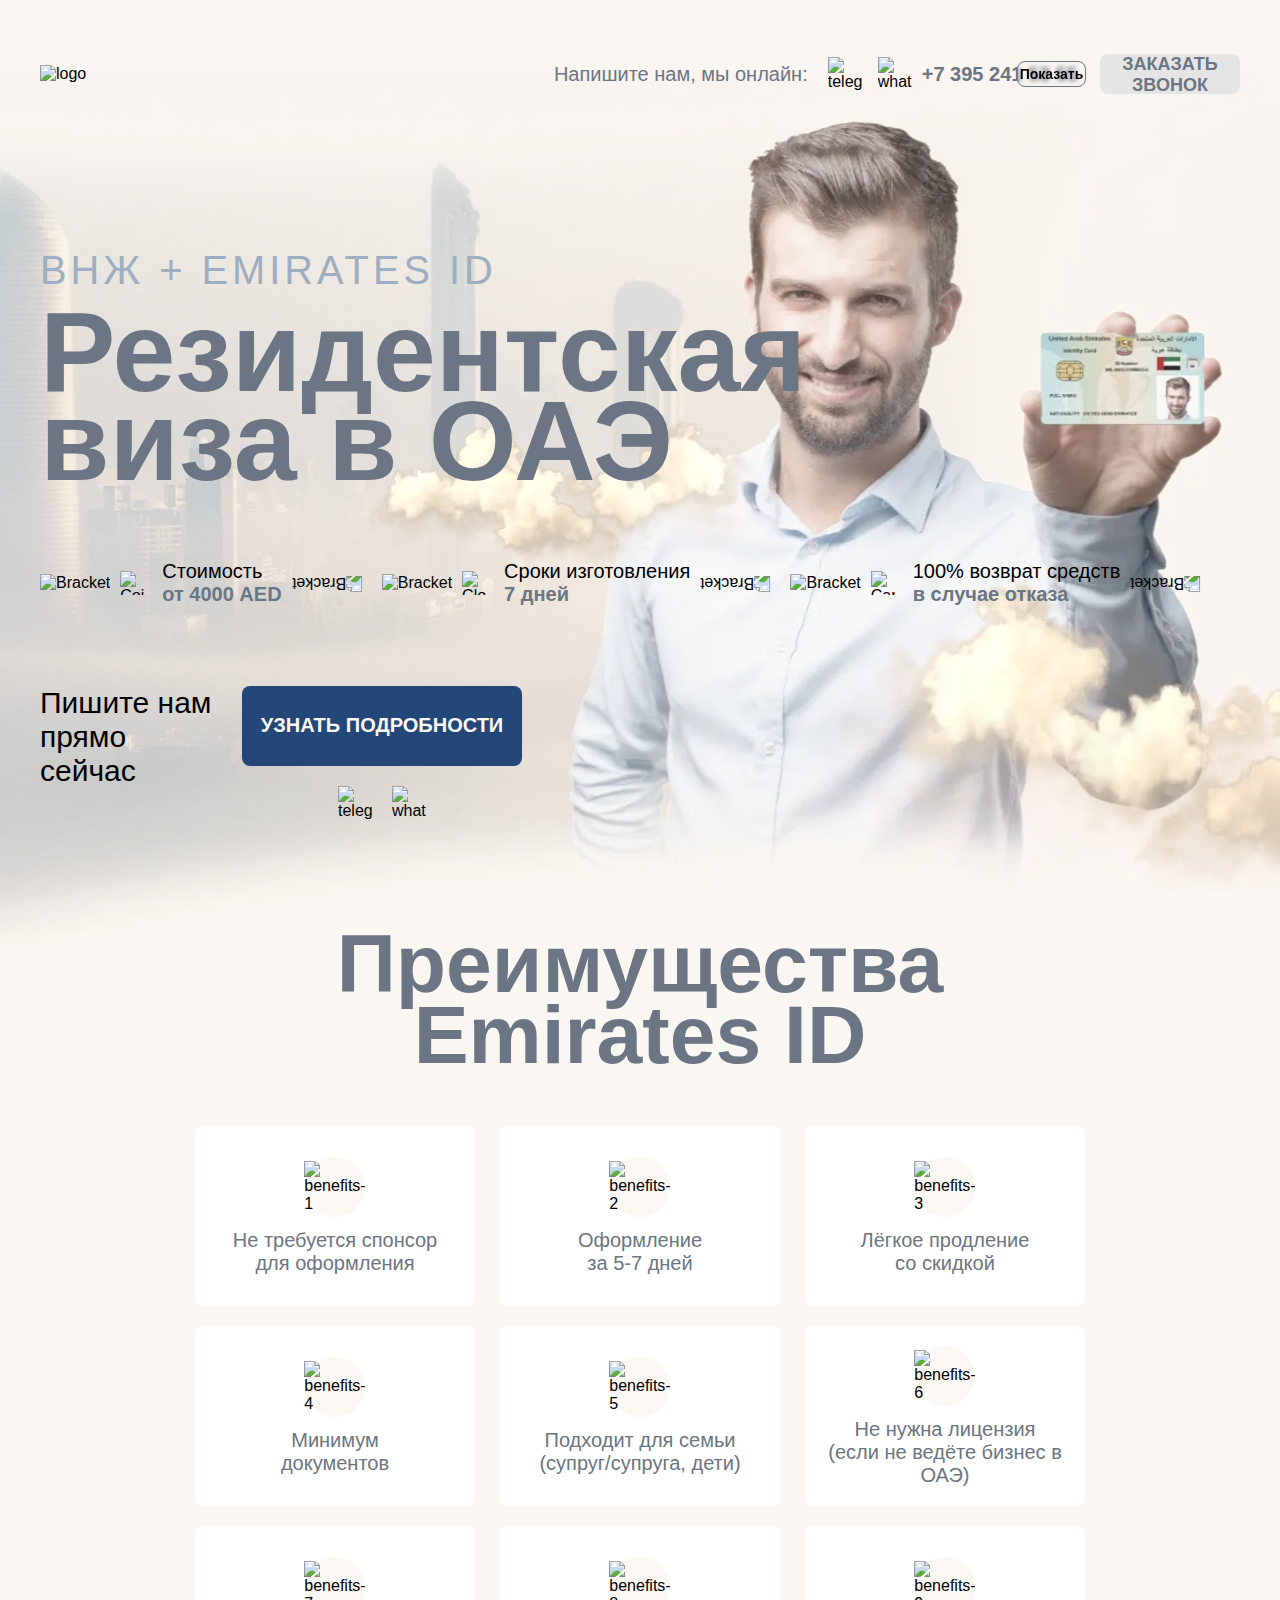
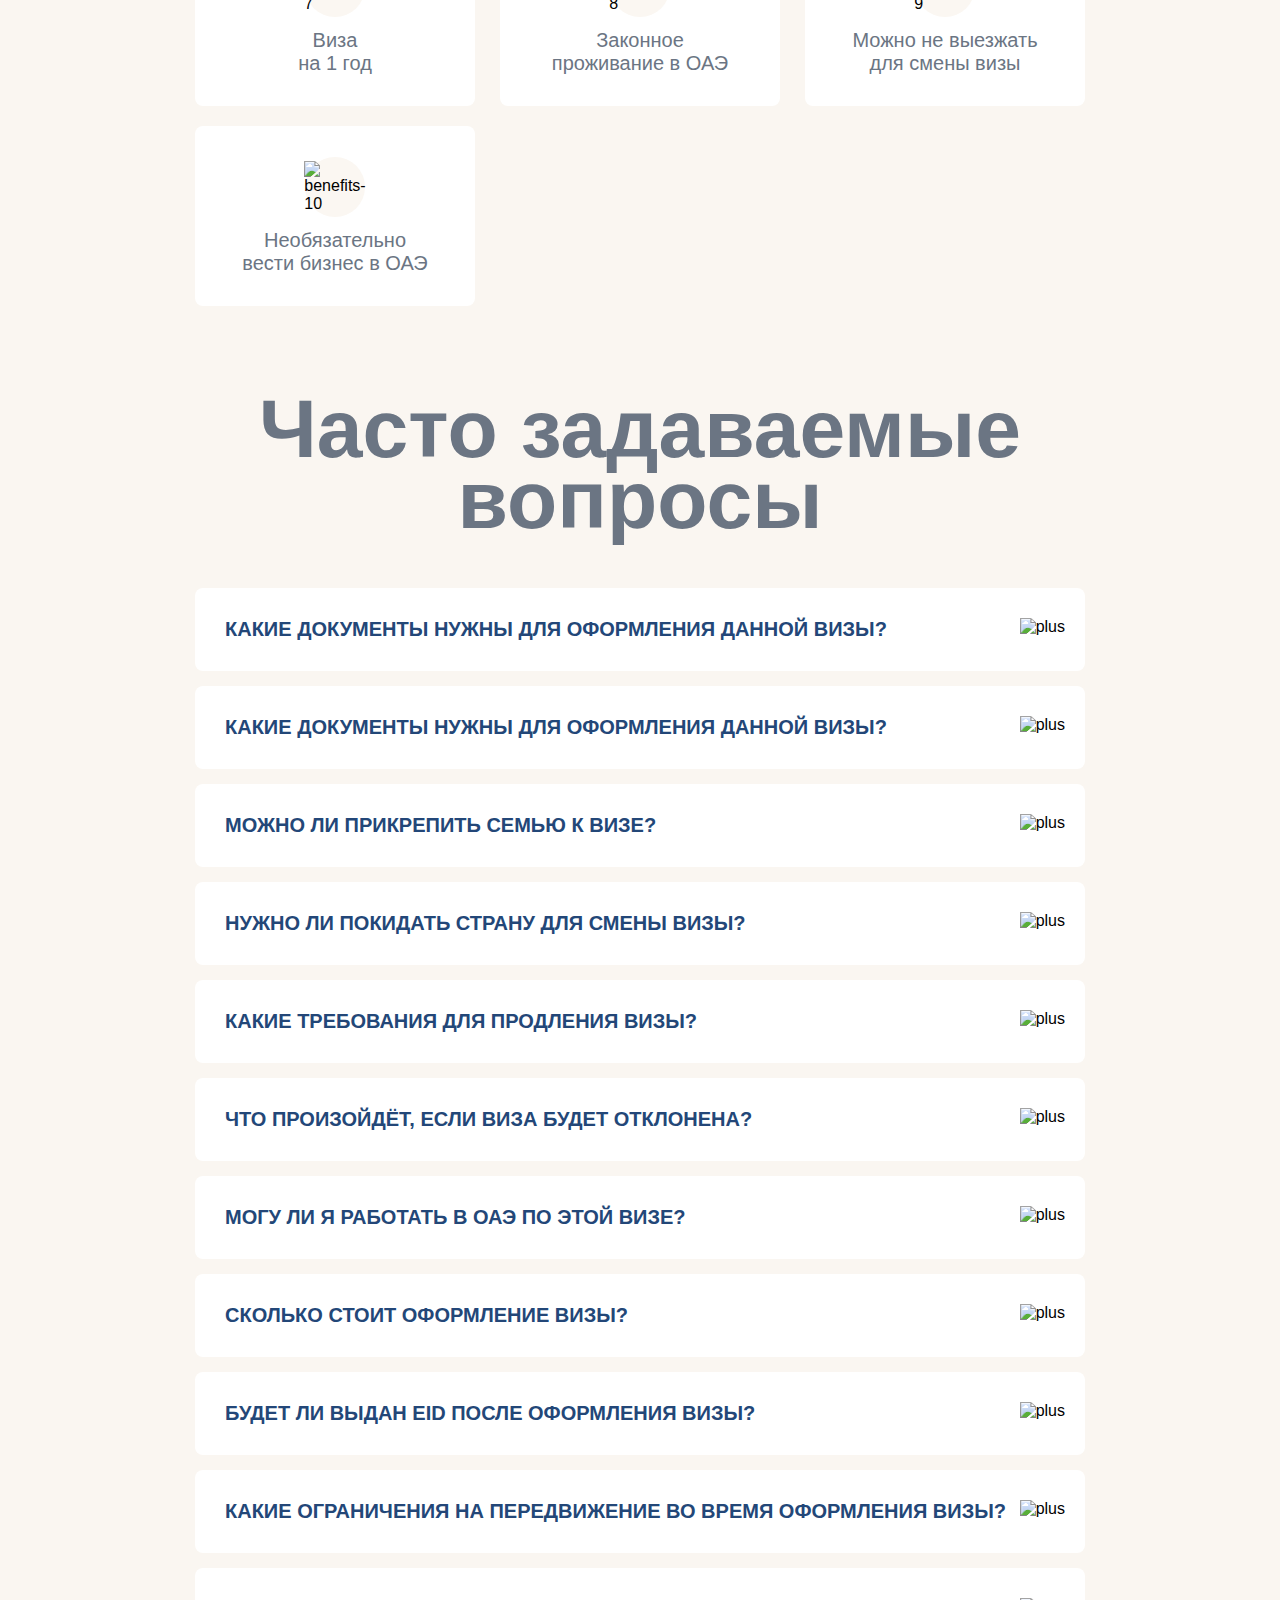
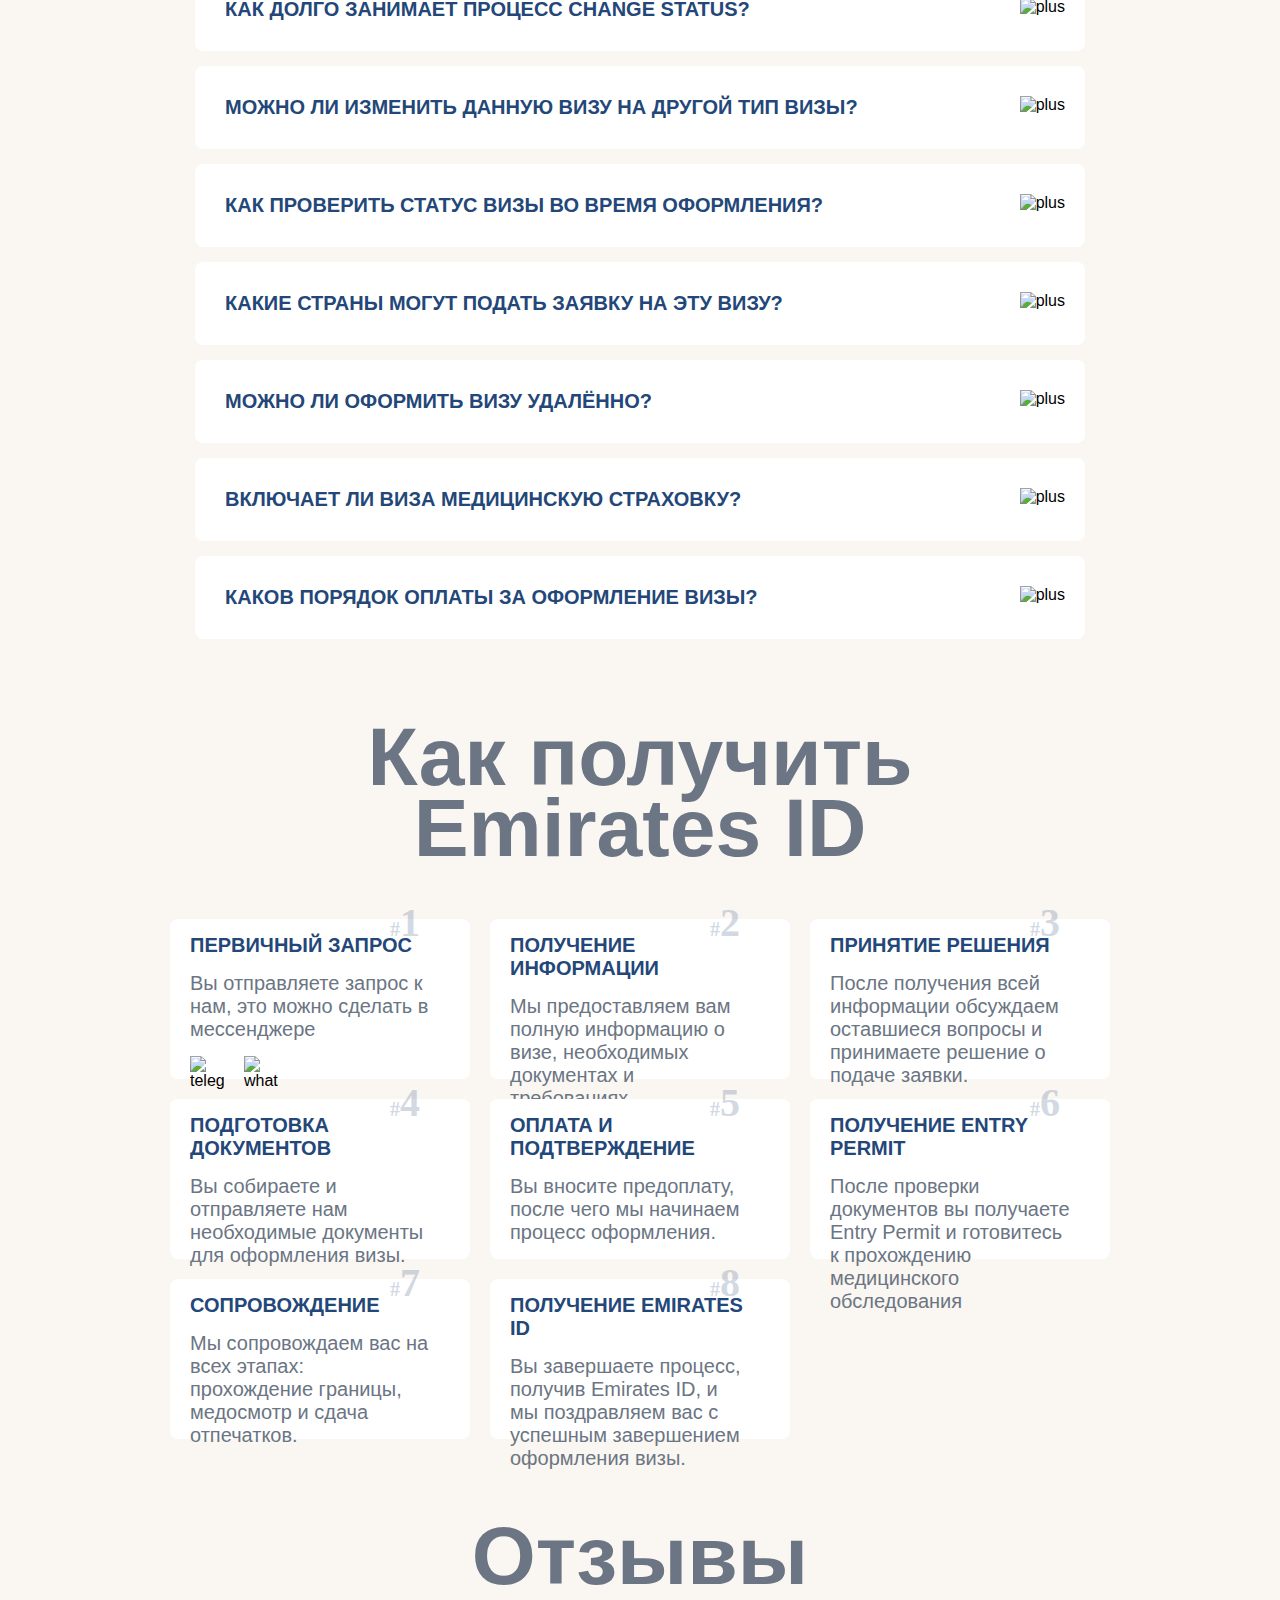
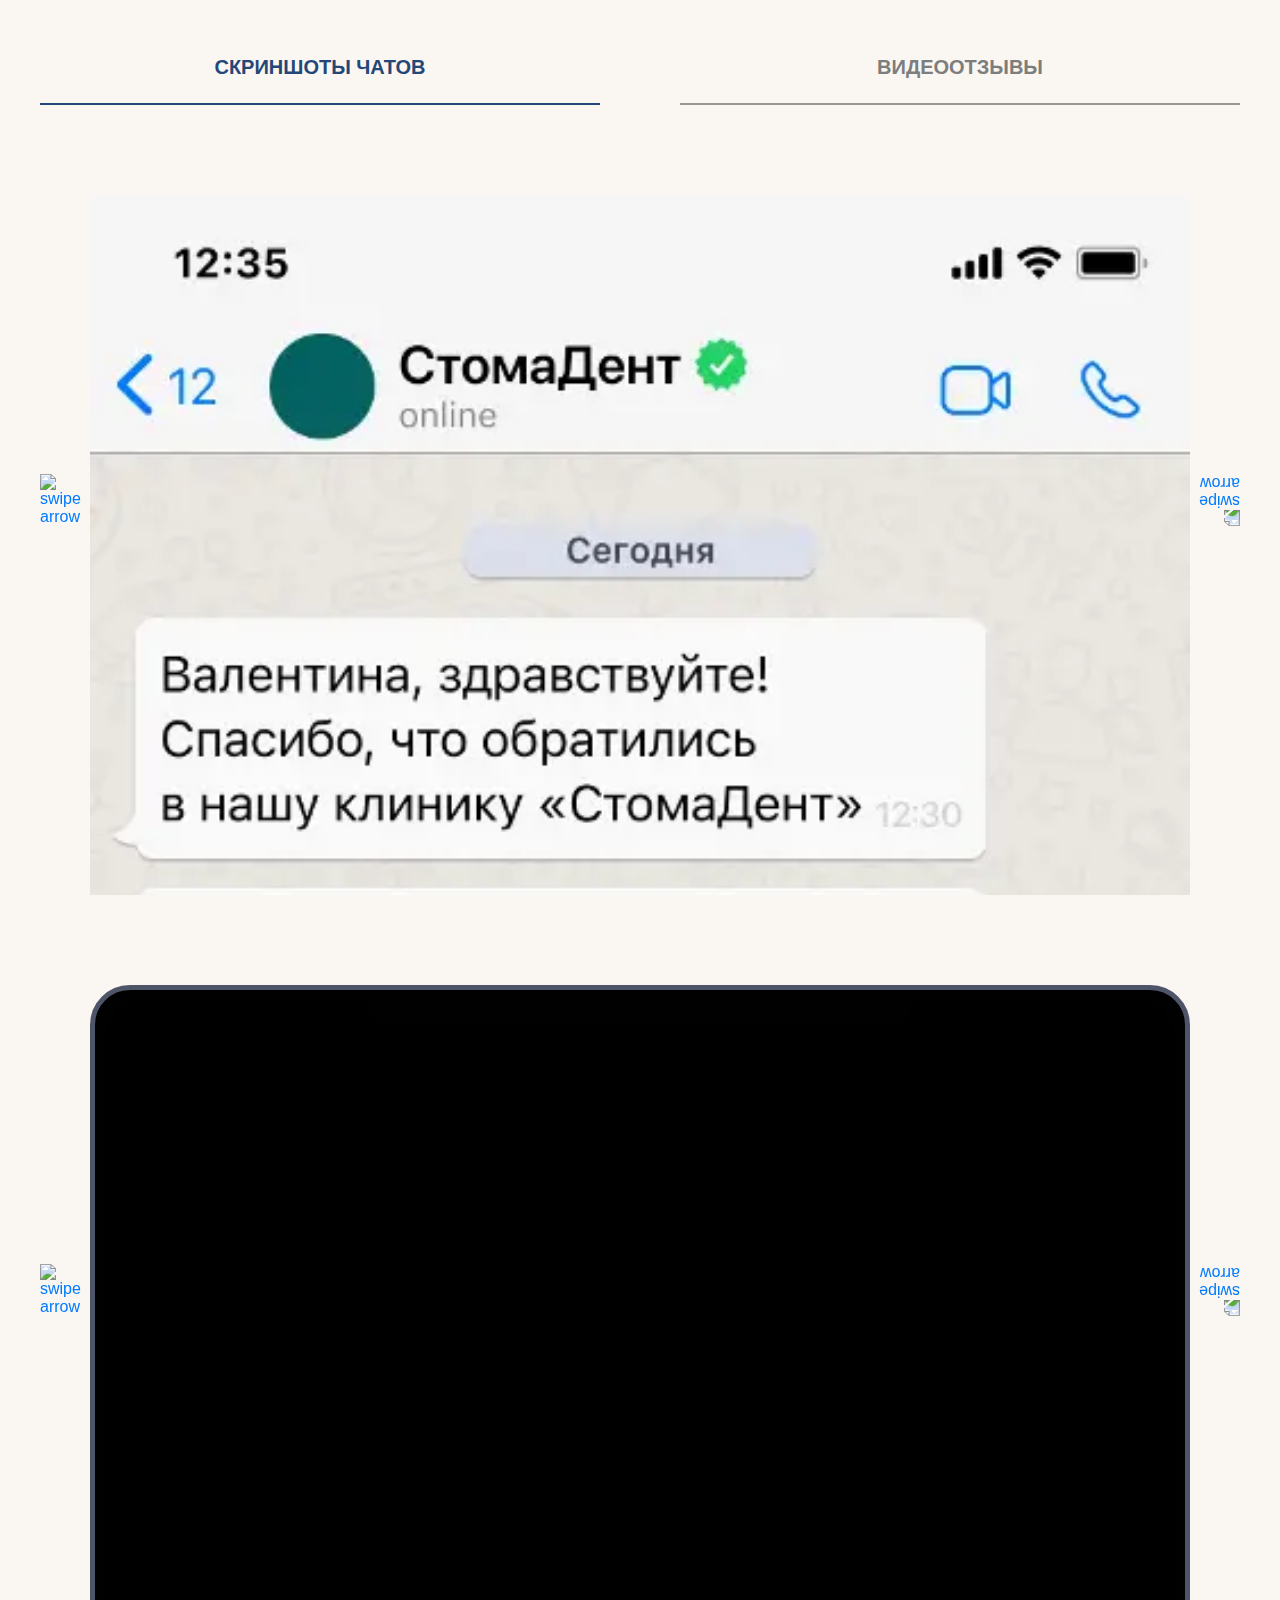
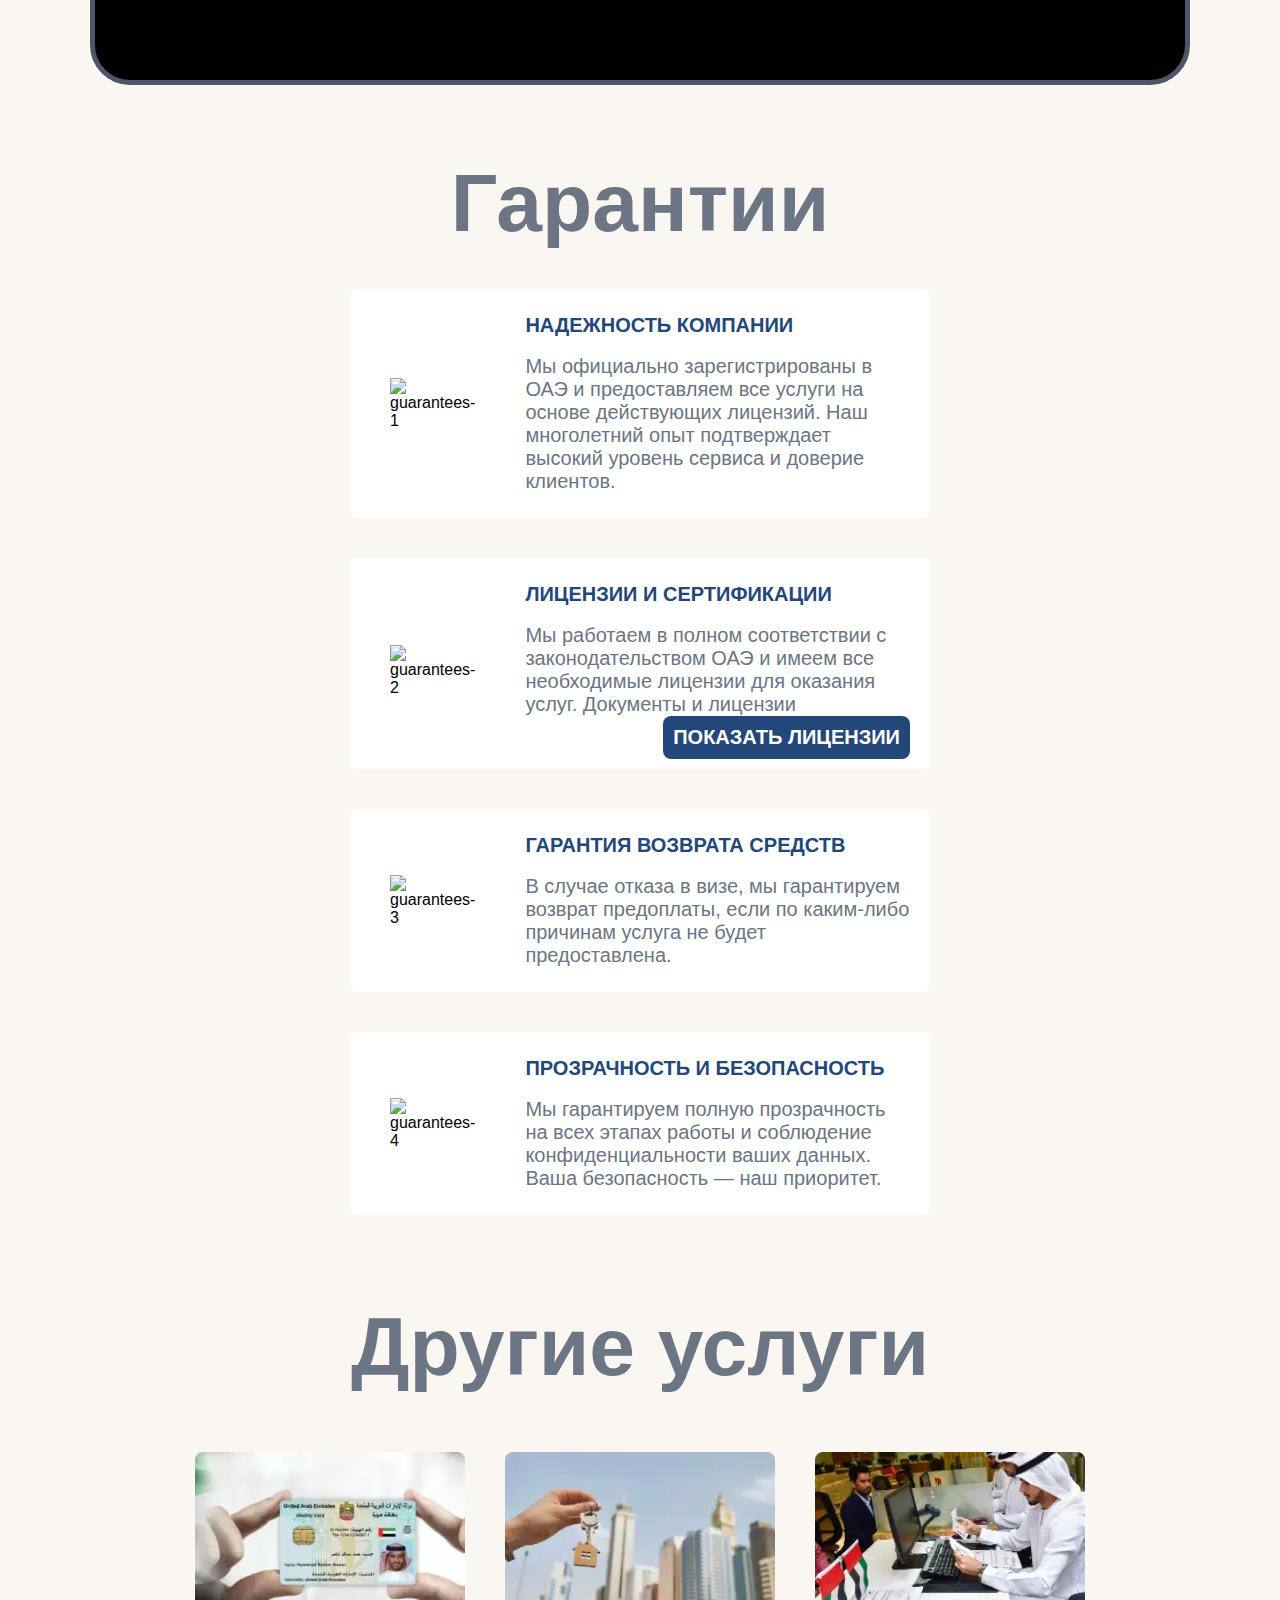
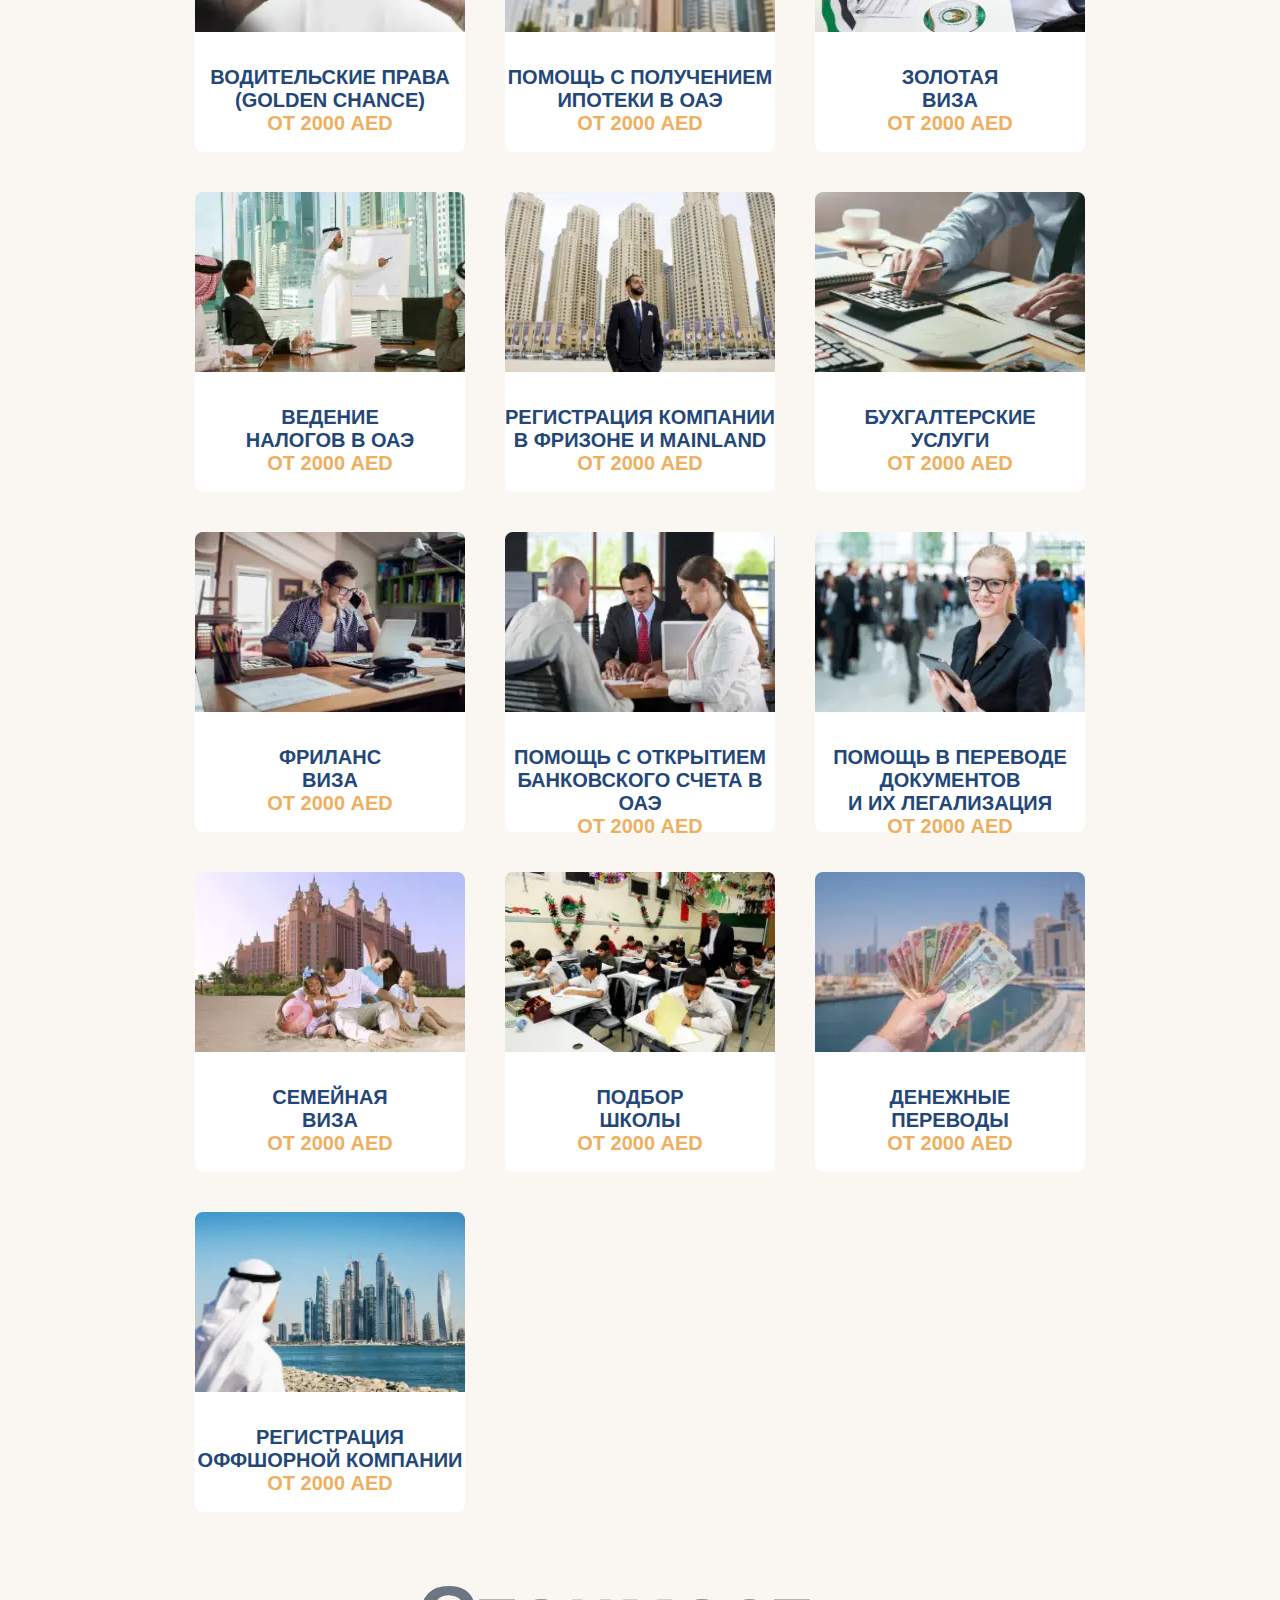
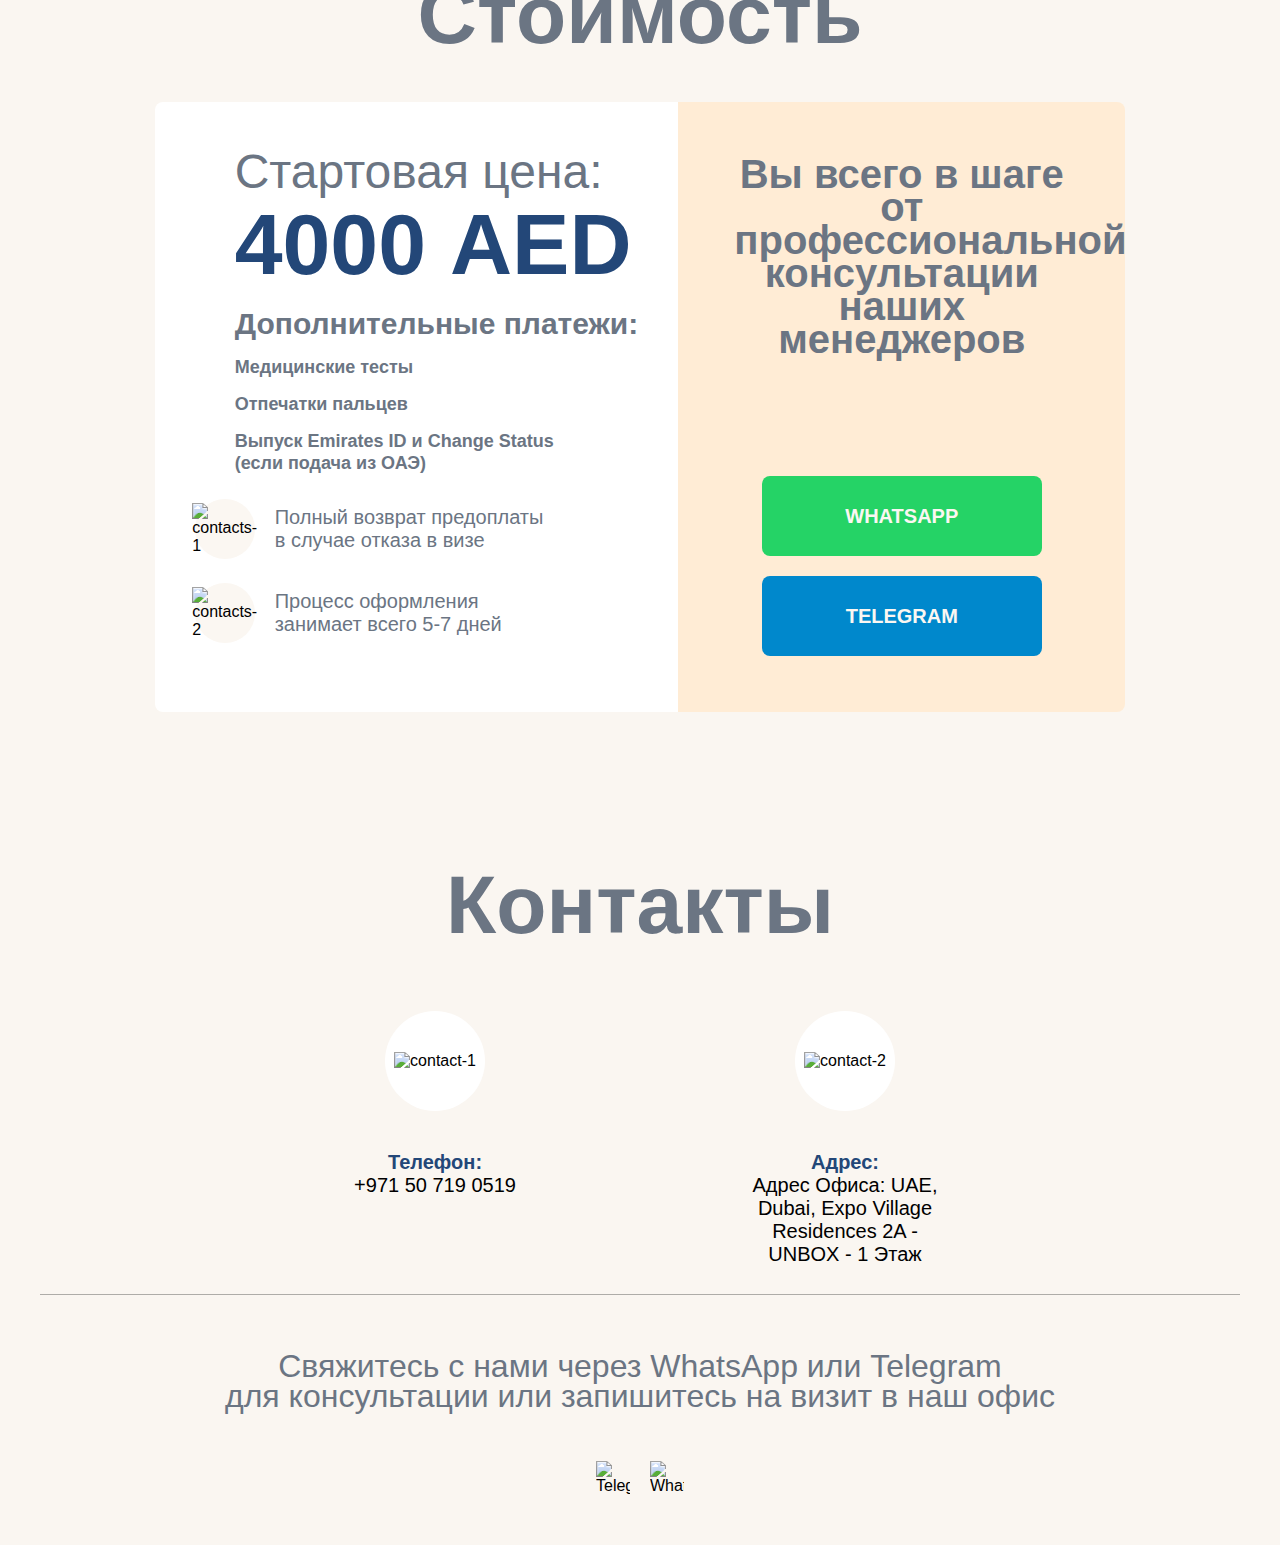
==== commit b4b18100: "fix bg" ====
--- a/index.html
+++ b/index.html
@@ -9,8 +9,8 @@
     <meta name="viewport" content="width=device-width, initial-scale=1.0">
     <meta name="description" content="Сайт релокации в арабские эмираты (ОАЭ)">
 
-    <link rel="stylesheet" href="assets/css/base-and-block.26131e2f.css">
-    <link rel="stylesheet" href="assets/css/index.6dae14e2.css">
+    <link rel="stylesheet" href="assets/css/base-and-block.2e76a7ca.css">
+    <link rel="stylesheet" href="assets/css/index.b9ffd828.css">
     <title>Relocant</title>
 </head>
 <body>
--- a/assets/css/base-and-block.2e76a7ca.css
+++ b/assets/css/base-and-block.2e76a7ca.css
@@ -0,0 +1,299 @@
+:root {
+  --bg-main: #faf6f1;
+  --bg-box: #ffffff;
+  --text-title: #234778;
+  --text-main: #6B7583;
+  --text-second: #45484B;
+  --text-active: #EEAF60;
+  --btnColor-default_bg: #234778;
+  --btnColor-default_text: #ffffff;
+  --btnColor-hover_bg: #234778;
+  --btnColor-hover_text: #ffffff;
+  --btnColor-focus_bg: #234778;
+  --btnColor-focus_text: #ffffff;
+  --btnBorder-focus_border: #000000;
+  --index-elem-1: 1;
+  --index-elem-2: 2;
+  --index-elem-3: 3;
+  --index-mask: 4;
+  --index-sidebar: 5;
+  --index-modal: 6;
+  --index-topmost: 7;
+}
+
+@font-face {
+  font-family: "Bebas Neue Pro";
+  src: url(../fonts/BebasNeuePro-Regular.7f2a3520.eot);
+  src: url(../fonts/BebasNeuePro-Regular.7f2a3520.eot?#iefix) format("embedded-opentype"), url(../fonts/BebasNeuePro-Regular.a8c263f3.woff) format("woff"), url(../fonts/BebasNeuePro-Regular.b6da36ec.woff2) format("woff2"), url(../fonts/BebasNeuePro-Regular.23990c6f.ttf) format("truetype");
+  font-weight: 400;
+  font-style: normal;
+  font-display: swap;
+}
+@font-face {
+  font-family: "Bebas Neue Pro";
+  src: url(../fonts/BebasNeuePro-SemiExpXBold.cf5132a9.eot);
+  src: url(../fonts/BebasNeuePro-SemiExpXBold.cf5132a9.eot?#iefix) format("embedded-opentype"), url(../fonts/BebasNeuePro-SemiExpXBold.c4047170.woff) format("woff"), url(../fonts/BebasNeuePro-SemiExpXBold.54f622ea.woff2) format("woff2"), url(../fonts/BebasNeuePro-SemiExpXBold.6ab86fb9.ttf) format("truetype");
+  font-weight: 800;
+  font-style: normal;
+  font-display: swap;
+}
+@font-face {
+  font-family: "Bebas Neue Pro";
+  src: url(../fonts/BebasNeuePro-Bold.87acc6c8.eot);
+  src: url(../fonts/BebasNeuePro-Bold.87acc6c8.eot?#iefix) format("embedded-opentype"), url(../fonts/BebasNeuePro-Bold.24fb5d24.woff) format("woff"), url(../fonts/BebasNeuePro-Bold.15072117.woff2) format("woff2"), url(../fonts/BebasNeuePro-Bold.0f65175b.ttf) format("truetype");
+  font-weight: 700;
+  font-style: normal;
+  font-display: swap;
+}
+@font-face {
+  font-family: "Bebas Neue Pro Num";
+  src: url(../fonts/BebasNeueProExpandedExtraBoldIt.ac970cfa.eot);
+  src: url(../fonts/BebasNeueProExpandedExtraBoldIt.ac970cfa.eot?#iefix) format("embedded-opentype"), url(../fonts/BebasNeueProExpandedExtraBoldIt.4a4494aa.woff) format("woff"), url(../fonts/BebasNeueProExpandedExtraBoldIt.2a649b3a.woff2) format("woff2"), url(../fonts/BebasNeueProExpandedExtraBoldIt.a4577fdd.ttf) format("truetype");
+  font-weight: 800;
+  font-style: normal;
+  font-display: swap;
+}
+.header {
+  padding: clamp(1.25rem, 0.536rem + 3.57vw, 3.75rem) 0;
+}
+.header__wrapper {
+  display: flex;
+  justify-content: space-between;
+  align-items: center;
+}
+.header__logo img {
+  display: block;
+  width: 100px;
+  cursor: pointer;
+}
+.header__content {
+  display: flex;
+  flex-direction: row-reverse;
+  align-items: center;
+  gap: 4px;
+}
+.header__content-text {
+  margin: 0 10px 0 0;
+  display: none;
+  color: var(--text-main);
+  font-size: 20px;
+  font-weight: 400;
+  line-height: 24px;
+}
+.header__content-socials {
+  display: flex;
+  align-items: center;
+  justify-content: space-between;
+  gap: 10px;
+}
+.header__content-socials img {
+  width: 20px;
+  height: 20px;
+  cursor: pointer;
+}
+.header__content-number {
+  position: relative;
+  margin: 0 8px 0 0;
+}
+.header__content-number p {
+  color: var(--text-main);
+  font-size: 20px;
+  font-weight: 700;
+  line-height: 23px;
+}
+.header__content-number button {
+  position: absolute;
+  right: -8px;
+  top: 50%;
+  transform: translateY(-50%);
+  width: 69px;
+  height: 26px;
+  border: 1px solid var(--text-main);
+  border-radius: 8px;
+  backdrop-filter: blur(2px);
+  background: rgba(255, 255, 255, 0.1);
+  color: #000000;
+  font-size: 14px;
+  font-weight: 700;
+  line-height: 16px;
+  text-align: center;
+  cursor: pointer;
+  transition: 0.5s;
+}
+.header__content-number button:hover {
+  background: rgba(165, 161, 161, 0.3);
+}
+.header__content-btn {
+  display: none;
+  width: 140px;
+  height: 40px;
+  border-radius: 8px;
+  background: #e5e5e5;
+  border: none;
+  color: var(--text-main);
+  font-size: 18px;
+  font-weight: 700;
+  line-height: 21px;
+  text-align: center;
+  text-transform: uppercase;
+  cursor: pointer;
+  transition: 0.5s;
+}
+.header__content-btn:hover {
+  background: #c7c7c7;
+  color: #494c51;
+}
+
+@media (min-width: 768px) {
+  .header__logo img {
+    width: 135px;
+  }
+  .header__content {
+    flex-direction: row;
+    gap: 10px;
+  }
+  .header__content-text {
+    display: block;
+  }
+  .header__content-socials {
+    gap: 16px;
+  }
+  .header__content-socials img {
+    width: 34px;
+    height: 34px;
+  }
+  .header__content-number {
+    margin: 0 12px 0 0;
+  }
+  .header__content-btn {
+    display: block;
+  }
+}
+.footer {
+  padding: 28px;
+  background: var(--text-title);
+  position: fixed;
+  bottom: 0;
+  left: 0;
+  right: 0;
+  z-index: var(--index-elem-3);
+}
+.footer__wrapper {
+  display: flex;
+  justify-content: center;
+  align-items: center;
+  gap: 20px;
+}
+.footer__content-socials {
+  display: flex;
+  align-items: center;
+  justify-content: space-between;
+  gap: 10px;
+}
+.footer__content-socials img {
+  width: 34px;
+  height: 34px;
+  cursor: pointer;
+}
+.footer__content-number {
+  position: relative;
+  margin: 0 8px 0 0;
+}
+.footer__content-number p {
+  color: #ffffff;
+  font-size: 30px;
+  font-weight: 700;
+  line-height: 34px;
+}
+.footer__content-number button {
+  position: absolute;
+  right: -13px;
+  top: 50%;
+  transform: translateY(-50%);
+  width: 104px;
+  height: 40px;
+  border: 1px solid var(--text-main);
+  border-radius: 12px;
+  backdrop-filter: blur(2px);
+  background: rgba(255, 255, 255, 0.1);
+  color: #000000;
+  font-size: 21px;
+  font-weight: 700;
+  line-height: 24px;
+  text-align: center;
+  cursor: pointer;
+}
+
+@media (min-width: 768px) {
+  .footer {
+    display: none;
+  }
+}
+* {
+  padding: 0;
+  margin: 0;
+  box-sizing: border-box;
+  font-family: "Bebas Neue Pro", sans-serif;
+}
+
+body {
+  position: relative;
+  background-color: var(--bg-main);
+}
+
+li {
+  list-style-type: none;
+}
+
+a {
+  text-decoration: none;
+  color: #000000;
+}
+
+.container {
+  max-width: 320px;
+  padding: 0 20px;
+  margin: 0 auto;
+}
+
+@media (min-width: 768px) {
+  .container {
+    max-width: 1240px;
+  }
+}
+@media (min-width: 1440px) {
+  .bg-2 {
+    position: absolute;
+    top: 0;
+    bottom: 0;
+    left: 0;
+    right: 0;
+    background: url(../img/bg-2.9c892e76.webp);
+    background-repeat: no-repeat;
+    background-position: right 3520px;
+    z-index: -1;
+  }
+  .bg-3 {
+    position: absolute;
+    top: 0;
+    bottom: 0;
+    left: 0;
+    right: 0;
+    background: url(../img/bg-3.f54da865.webp);
+    background-repeat: no-repeat;
+    background-position: center 6855px;
+    z-index: -1;
+  }
+  .bg-4 {
+    position: absolute;
+    top: 0;
+    bottom: 0;
+    left: 0;
+    right: 0;
+    background: url(../img/bg-4.8db7c531.webp);
+    background-repeat: no-repeat;
+    background-position: left calc(100% + 5px);
+    z-index: -1;
+    background-size: contain;
+  }
+}--- a/assets/css/index.b9ffd828.css
+++ b/assets/css/index.b9ffd828.css
@@ -0,0 +1,2223 @@
+/**
+ * Swiper 11.1.14
+ * Most modern mobile touch slider and framework with hardware accelerated transitions
+ * https://swiperjs.com
+ *
+ * Copyright 2014-2024 Vladimir Kharlampidi
+ *
+ * Released under the MIT License
+ *
+ * Released on: September 12, 2024
+ */
+/* FONT_START */
+@font-face {
+  font-family: "swiper-icons";
+  src: url("data:application/font-woff;charset=utf-8;base64, [base64]//wADZ2x5ZgAAAywAAADMAAAD2MHtryVoZWFkAAABbAAAADAAAAA2E2+eoWhoZWEAAAGcAAAAHwAAACQC9gDzaG10eAAAAigAAAAZAAAArgJkABFsb2NhAAAC0AAAAFoAAABaFQAUGG1heHAAAAG8AAAAHwAAACAAcABAbmFtZQAAA/gAAAE5AAACXvFdBwlwb3N0AAAFNAAAAGIAAACE5s74hXjaY2BkYGAAYpf5Hu/j+W2+MnAzMYDAzaX6QjD6/4//Bxj5GA8AuRwMYGkAPywL13jaY2BkYGA88P8Agx4j+/8fQDYfA1AEBWgDAIB2BOoAeNpjYGRgYNBh4GdgYgABEMnIABJzYNADCQAACWgAsQB42mNgYfzCOIGBlYGB0YcxjYGBwR1Kf2WQZGhhYGBiYGVmgAFGBiQQkOaawtDAoMBQxXjg/wEGPcYDDA4wNUA2CCgwsAAAO4EL6gAAeNpj2M0gyAACqxgGNWBkZ2D4/wMA+xkDdgAAAHjaY2BgYGaAYBkGRgYQiAHyGMF8FgYHIM3DwMHABGQrMOgyWDLEM1T9/w8UBfEMgLzE////P/5//f/V/xv+r4eaAAeMbAxwIUYmIMHEgKYAYjUcsDAwsLKxc3BycfPw8jEQA/[base64]/uznmfPFBNODM2K7MTQ45YEAZqGP81AmGGcF3iPqOop0r1SPTaTbVkfUe4HXj97wYE+yNwWYxwWu4v1ugWHgo3S1XdZEVqWM7ET0cfnLGxWfkgR42o2PvWrDMBSFj/IHLaF0zKjRgdiVMwScNRAoWUoH78Y2icB/yIY09An6AH2Bdu/UB+yxopYshQiEvnvu0dURgDt8QeC8PDw7Fpji3fEA4z/PEJ6YOB5hKh4dj3EvXhxPqH/SKUY3rJ7srZ4FZnh1PMAtPhwP6fl2PMJMPDgeQ4rY8YT6Gzao0eAEA409DuggmTnFnOcSCiEiLMgxCiTI6Cq5DZUd3Qmp10vO0LaLTd2cjN4fOumlc7lUYbSQcZFkutRG7g6JKZKy0RmdLY680CDnEJ+UMkpFFe1RN7nxdVpXrC4aTtnaurOnYercZg2YVmLN/d/gczfEimrE/fs/bOuq29Zmn8tloORaXgZgGa78yO9/cnXm2BpaGvq25Dv9S4E9+5SIc9PqupJKhYFSSl47+Qcr1mYNAAAAeNptw0cKwkAAAMDZJA8Q7OUJvkLsPfZ6zFVERPy8qHh2YER+3i/BP83vIBLLySsoKimrqKqpa2hp6+jq6RsYGhmbmJqZSy0sraxtbO3sHRydnEMU4uR6yx7JJXveP7WrDycAAAAAAAH//wACeNpjYGRgYOABYhkgZgJCZgZNBkYGLQZtIJsFLMYAAAw3ALgAeNolizEKgDAQBCchRbC2sFER0YD6qVQiBCv/H9ezGI6Z5XBAw8CBK/m5iQQVauVbXLnOrMZv2oLdKFa8Pjuru2hJzGabmOSLzNMzvutpB3N42mNgZGBg4GKQYzBhYMxJLMlj4GBgAYow/P/PAJJhLM6sSoWKfWCAAwDAjgbRAAB42mNgYGBkAIIbCZo5IPrmUn0hGA0AO8EFTQAA");
+  font-weight: 400;
+  font-style: normal;
+}
+/* FONT_END */
+:root {
+  --swiper-theme-color: #007aff;
+  /*
+  --swiper-preloader-color: var(--swiper-theme-color);
+  --swiper-wrapper-transition-timing-function: initial;
+  */
+}
+
+:host {
+  position: relative;
+  display: block;
+  margin-left: auto;
+  margin-right: auto;
+  z-index: 1;
+}
+
+.swiper {
+  margin-left: auto;
+  margin-right: auto;
+  position: relative;
+  overflow: hidden;
+  list-style: none;
+  padding: 0;
+  /* Fix of Webkit flickering */
+  z-index: 1;
+  display: block;
+}
+
+.swiper-vertical > .swiper-wrapper {
+  flex-direction: column;
+}
+
+.swiper-wrapper {
+  position: relative;
+  width: 100%;
+  height: 100%;
+  z-index: 1;
+  display: flex;
+  transition-property: transform;
+  transition-timing-function: var(--swiper-wrapper-transition-timing-function, initial);
+  box-sizing: content-box;
+}
+
+.swiper-android .swiper-slide,
+.swiper-ios .swiper-slide,
+.swiper-wrapper {
+  transform: translate3d(0px, 0, 0);
+}
+
+.swiper-horizontal {
+  touch-action: pan-y;
+}
+
+.swiper-vertical {
+  touch-action: pan-x;
+}
+
+.swiper-slide {
+  flex-shrink: 0;
+  width: 100%;
+  height: 100%;
+  position: relative;
+  transition-property: transform;
+  display: block;
+}
+
+.swiper-slide-invisible-blank {
+  visibility: hidden;
+}
+
+/* Auto Height */
+.swiper-autoheight,
+.swiper-autoheight .swiper-slide {
+  height: auto;
+}
+
+.swiper-autoheight .swiper-wrapper {
+  align-items: flex-start;
+  transition-property: transform, height;
+}
+
+.swiper-backface-hidden .swiper-slide {
+  transform: translateZ(0);
+  -webkit-backface-visibility: hidden;
+  backface-visibility: hidden;
+}
+
+/* 3D Effects */
+.swiper-3d.swiper-css-mode .swiper-wrapper {
+  perspective: 1200px;
+}
+
+.swiper-3d .swiper-wrapper {
+  transform-style: preserve-3d;
+}
+
+.swiper-3d {
+  perspective: 1200px;
+}
+
+.swiper-3d .swiper-slide,
+.swiper-3d .swiper-cube-shadow {
+  transform-style: preserve-3d;
+}
+
+/* CSS Mode */
+.swiper-css-mode > .swiper-wrapper {
+  overflow: auto;
+  scrollbar-width: none;
+  /* For Firefox */
+  -ms-overflow-style: none;
+  /* For Internet Explorer and Edge */
+}
+
+.swiper-css-mode > .swiper-wrapper::-webkit-scrollbar {
+  display: none;
+}
+
+.swiper-css-mode > .swiper-wrapper > .swiper-slide {
+  scroll-snap-align: start start;
+}
+
+.swiper-css-mode.swiper-horizontal > .swiper-wrapper {
+  scroll-snap-type: x mandatory;
+}
+
+.swiper-css-mode.swiper-vertical > .swiper-wrapper {
+  scroll-snap-type: y mandatory;
+}
+
+.swiper-css-mode.swiper-free-mode > .swiper-wrapper {
+  scroll-snap-type: none;
+}
+
+.swiper-css-mode.swiper-free-mode > .swiper-wrapper > .swiper-slide {
+  scroll-snap-align: none;
+}
+
+.swiper-css-mode.swiper-centered > .swiper-wrapper::before {
+  content: "";
+  flex-shrink: 0;
+  order: 9999;
+}
+
+.swiper-css-mode.swiper-centered > .swiper-wrapper > .swiper-slide {
+  scroll-snap-align: center center;
+  scroll-snap-stop: always;
+}
+
+.swiper-css-mode.swiper-centered.swiper-horizontal > .swiper-wrapper > .swiper-slide:first-child {
+  margin-inline-start: var(--swiper-centered-offset-before);
+}
+
+.swiper-css-mode.swiper-centered.swiper-horizontal > .swiper-wrapper::before {
+  height: 100%;
+  min-height: 1px;
+  width: var(--swiper-centered-offset-after);
+}
+
+.swiper-css-mode.swiper-centered.swiper-vertical > .swiper-wrapper > .swiper-slide:first-child {
+  margin-block-start: var(--swiper-centered-offset-before);
+}
+
+.swiper-css-mode.swiper-centered.swiper-vertical > .swiper-wrapper::before {
+  width: 100%;
+  min-width: 1px;
+  height: var(--swiper-centered-offset-after);
+}
+
+/* Slide styles start */
+/* 3D Shadows */
+.swiper-3d .swiper-slide-shadow,
+.swiper-3d .swiper-slide-shadow-left,
+.swiper-3d .swiper-slide-shadow-right,
+.swiper-3d .swiper-slide-shadow-top,
+.swiper-3d .swiper-slide-shadow-bottom,
+.swiper-3d .swiper-slide-shadow,
+.swiper-3d .swiper-slide-shadow-left,
+.swiper-3d .swiper-slide-shadow-right,
+.swiper-3d .swiper-slide-shadow-top,
+.swiper-3d .swiper-slide-shadow-bottom {
+  position: absolute;
+  left: 0;
+  top: 0;
+  width: 100%;
+  height: 100%;
+  pointer-events: none;
+  z-index: 10;
+}
+
+.swiper-3d .swiper-slide-shadow {
+  background: rgba(0, 0, 0, 0.15);
+}
+
+.swiper-3d .swiper-slide-shadow-left {
+  background-image: linear-gradient(to left, rgba(0, 0, 0, 0.5), rgba(0, 0, 0, 0));
+}
+
+.swiper-3d .swiper-slide-shadow-right {
+  background-image: linear-gradient(to right, rgba(0, 0, 0, 0.5), rgba(0, 0, 0, 0));
+}
+
+.swiper-3d .swiper-slide-shadow-top {
+  background-image: linear-gradient(to top, rgba(0, 0, 0, 0.5), rgba(0, 0, 0, 0));
+}
+
+.swiper-3d .swiper-slide-shadow-bottom {
+  background-image: linear-gradient(to bottom, rgba(0, 0, 0, 0.5), rgba(0, 0, 0, 0));
+}
+
+.swiper-lazy-preloader {
+  width: 42px;
+  height: 42px;
+  position: absolute;
+  left: 50%;
+  top: 50%;
+  margin-left: -21px;
+  margin-top: -21px;
+  z-index: 10;
+  transform-origin: 50%;
+  box-sizing: border-box;
+  border: 4px solid var(--swiper-preloader-color, var(--swiper-theme-color));
+  border-radius: 50%;
+  border-top-color: transparent;
+}
+
+.swiper:not(.swiper-watch-progress) .swiper-lazy-preloader,
+.swiper-watch-progress .swiper-slide-visible .swiper-lazy-preloader {
+  animation: swiper-preloader-spin 1s infinite linear;
+}
+
+.swiper-lazy-preloader-white {
+  --swiper-preloader-color: #fff;
+}
+
+.swiper-lazy-preloader-black {
+  --swiper-preloader-color: #000;
+}
+
+@keyframes swiper-preloader-spin {
+  0% {
+    transform: rotate(0deg);
+  }
+  100% {
+    transform: rotate(360deg);
+  }
+}
+/* Slide styles end */
+:root {
+  /*
+  --swiper-pagination-color: var(--swiper-theme-color);
+  --swiper-pagination-left: auto;
+  --swiper-pagination-right: 8px;
+  --swiper-pagination-bottom: 8px;
+  --swiper-pagination-top: auto;
+  --swiper-pagination-fraction-color: inherit;
+  --swiper-pagination-progressbar-bg-color: rgba(0,0,0,0.25);
+  --swiper-pagination-progressbar-size: 4px;
+  --swiper-pagination-bullet-size: 8px;
+  --swiper-pagination-bullet-width: 8px;
+  --swiper-pagination-bullet-height: 8px;
+  --swiper-pagination-bullet-border-radius: 50%;
+  --swiper-pagination-bullet-inactive-color: #000;
+  --swiper-pagination-bullet-inactive-opacity: 0.2;
+  --swiper-pagination-bullet-opacity: 1;
+  --swiper-pagination-bullet-horizontal-gap: 4px;
+  --swiper-pagination-bullet-vertical-gap: 6px;
+  */
+}
+
+.swiper-pagination {
+  position: absolute;
+  text-align: center;
+  transition: 300ms opacity;
+  transform: translate3d(0, 0, 0);
+  z-index: 10;
+}
+
+.swiper-pagination.swiper-pagination-hidden {
+  opacity: 0;
+}
+
+.swiper-pagination-disabled > .swiper-pagination,
+.swiper-pagination.swiper-pagination-disabled {
+  display: none !important;
+}
+
+/* Common Styles */
+.swiper-pagination-fraction,
+.swiper-pagination-custom,
+.swiper-horizontal > .swiper-pagination-bullets,
+.swiper-pagination-bullets.swiper-pagination-horizontal {
+  bottom: var(--swiper-pagination-bottom, 8px);
+  top: var(--swiper-pagination-top, auto);
+  left: 0;
+  width: 100%;
+}
+
+/* Bullets */
+.swiper-pagination-bullets-dynamic {
+  overflow: hidden;
+  font-size: 0;
+}
+
+.swiper-pagination-bullets-dynamic .swiper-pagination-bullet {
+  transform: scale(0.33);
+  position: relative;
+}
+
+.swiper-pagination-bullets-dynamic .swiper-pagination-bullet-active {
+  transform: scale(1);
+}
+
+.swiper-pagination-bullets-dynamic .swiper-pagination-bullet-active-main {
+  transform: scale(1);
+}
+
+.swiper-pagination-bullets-dynamic .swiper-pagination-bullet-active-prev {
+  transform: scale(0.66);
+}
+
+.swiper-pagination-bullets-dynamic .swiper-pagination-bullet-active-prev-prev {
+  transform: scale(0.33);
+}
+
+.swiper-pagination-bullets-dynamic .swiper-pagination-bullet-active-next {
+  transform: scale(0.66);
+}
+
+.swiper-pagination-bullets-dynamic .swiper-pagination-bullet-active-next-next {
+  transform: scale(0.33);
+}
+
+.swiper-pagination-bullet {
+  width: var(--swiper-pagination-bullet-width, var(--swiper-pagination-bullet-size, 8px));
+  height: var(--swiper-pagination-bullet-height, var(--swiper-pagination-bullet-size, 8px));
+  display: inline-block;
+  border-radius: var(--swiper-pagination-bullet-border-radius, 50%);
+  background: var(--swiper-pagination-bullet-inactive-color, #000);
+  opacity: var(--swiper-pagination-bullet-inactive-opacity, 0.2);
+}
+
+button.swiper-pagination-bullet {
+  border: none;
+  margin: 0;
+  padding: 0;
+  box-shadow: none;
+  -webkit-appearance: none;
+  appearance: none;
+}
+
+.swiper-pagination-clickable .swiper-pagination-bullet {
+  cursor: pointer;
+}
+
+.swiper-pagination-bullet:only-child {
+  display: none !important;
+}
+
+.swiper-pagination-bullet-active {
+  opacity: var(--swiper-pagination-bullet-opacity, 1);
+  background: var(--swiper-pagination-color, var(--swiper-theme-color));
+}
+
+.swiper-vertical > .swiper-pagination-bullets,
+.swiper-pagination-vertical.swiper-pagination-bullets {
+  right: var(--swiper-pagination-right, 8px);
+  left: var(--swiper-pagination-left, auto);
+  top: 50%;
+  transform: translate3d(0px, -50%, 0);
+}
+
+.swiper-vertical > .swiper-pagination-bullets .swiper-pagination-bullet,
+.swiper-pagination-vertical.swiper-pagination-bullets .swiper-pagination-bullet {
+  margin: var(--swiper-pagination-bullet-vertical-gap, 6px) 0;
+  display: block;
+}
+
+.swiper-vertical > .swiper-pagination-bullets.swiper-pagination-bullets-dynamic,
+.swiper-pagination-vertical.swiper-pagination-bullets.swiper-pagination-bullets-dynamic {
+  top: 50%;
+  transform: translateY(-50%);
+  width: 8px;
+}
+
+.swiper-vertical > .swiper-pagination-bullets.swiper-pagination-bullets-dynamic .swiper-pagination-bullet,
+.swiper-pagination-vertical.swiper-pagination-bullets.swiper-pagination-bullets-dynamic .swiper-pagination-bullet {
+  display: inline-block;
+  transition: 200ms transform, 200ms top;
+}
+
+.swiper-horizontal > .swiper-pagination-bullets .swiper-pagination-bullet,
+.swiper-pagination-horizontal.swiper-pagination-bullets .swiper-pagination-bullet {
+  margin: 0 var(--swiper-pagination-bullet-horizontal-gap, 4px);
+}
+
+.swiper-horizontal > .swiper-pagination-bullets.swiper-pagination-bullets-dynamic,
+.swiper-pagination-horizontal.swiper-pagination-bullets.swiper-pagination-bullets-dynamic {
+  left: 50%;
+  transform: translateX(-50%);
+  white-space: nowrap;
+}
+
+.swiper-horizontal > .swiper-pagination-bullets.swiper-pagination-bullets-dynamic .swiper-pagination-bullet,
+.swiper-pagination-horizontal.swiper-pagination-bullets.swiper-pagination-bullets-dynamic .swiper-pagination-bullet {
+  transition: 200ms transform, 200ms left;
+}
+
+.swiper-horizontal.swiper-rtl > .swiper-pagination-bullets-dynamic .swiper-pagination-bullet {
+  transition: 200ms transform, 200ms right;
+}
+
+/* Fraction */
+.swiper-pagination-fraction {
+  color: var(--swiper-pagination-fraction-color, inherit);
+}
+
+/* Progress */
+.swiper-pagination-progressbar {
+  background: var(--swiper-pagination-progressbar-bg-color, rgba(0, 0, 0, 0.25));
+  position: absolute;
+}
+
+.swiper-pagination-progressbar .swiper-pagination-progressbar-fill {
+  background: var(--swiper-pagination-color, var(--swiper-theme-color));
+  position: absolute;
+  left: 0;
+  top: 0;
+  width: 100%;
+  height: 100%;
+  transform: scale(0);
+  transform-origin: left top;
+}
+
+.swiper-rtl .swiper-pagination-progressbar .swiper-pagination-progressbar-fill {
+  transform-origin: right top;
+}
+
+.swiper-horizontal > .swiper-pagination-progressbar,
+.swiper-pagination-progressbar.swiper-pagination-horizontal,
+.swiper-vertical > .swiper-pagination-progressbar.swiper-pagination-progressbar-opposite,
+.swiper-pagination-progressbar.swiper-pagination-vertical.swiper-pagination-progressbar-opposite {
+  width: 100%;
+  height: var(--swiper-pagination-progressbar-size, 4px);
+  left: 0;
+  top: 0;
+}
+
+.swiper-vertical > .swiper-pagination-progressbar,
+.swiper-pagination-progressbar.swiper-pagination-vertical,
+.swiper-horizontal > .swiper-pagination-progressbar.swiper-pagination-progressbar-opposite,
+.swiper-pagination-progressbar.swiper-pagination-horizontal.swiper-pagination-progressbar-opposite {
+  width: var(--swiper-pagination-progressbar-size, 4px);
+  height: 100%;
+  left: 0;
+  top: 0;
+}
+
+.swiper-pagination-lock {
+  display: none;
+}
+
+:root {
+  --swiper-navigation-size: 44px;
+  /*
+  --swiper-navigation-top-offset: 50%;
+  --swiper-navigation-sides-offset: 10px;
+  --swiper-navigation-color: var(--swiper-theme-color);
+  */
+}
+
+.swiper-button-prev,
+.swiper-button-next {
+  position: absolute;
+  top: var(--swiper-navigation-top-offset, 50%);
+  width: calc(var(--swiper-navigation-size) / 44 * 27);
+  height: var(--swiper-navigation-size);
+  margin-top: calc(0px - var(--swiper-navigation-size) / 2);
+  z-index: 10;
+  cursor: pointer;
+  display: flex;
+  align-items: center;
+  justify-content: center;
+  color: var(--swiper-navigation-color, var(--swiper-theme-color));
+}
+
+.swiper-button-prev.swiper-button-disabled,
+.swiper-button-next.swiper-button-disabled {
+  opacity: 0.35;
+  cursor: auto;
+  pointer-events: none;
+}
+
+.swiper-button-prev.swiper-button-hidden,
+.swiper-button-next.swiper-button-hidden {
+  opacity: 0;
+  cursor: auto;
+  pointer-events: none;
+}
+
+.swiper-navigation-disabled .swiper-button-prev,
+.swiper-navigation-disabled .swiper-button-next {
+  display: none !important;
+}
+
+.swiper-button-prev svg,
+.swiper-button-next svg {
+  width: 100%;
+  height: 100%;
+  object-fit: contain;
+  transform-origin: center;
+}
+
+.swiper-rtl .swiper-button-prev svg,
+.swiper-rtl .swiper-button-next svg {
+  transform: rotate(180deg);
+}
+
+.swiper-button-prev,
+.swiper-rtl .swiper-button-next {
+  left: var(--swiper-navigation-sides-offset, 10px);
+  right: auto;
+}
+
+.swiper-button-next,
+.swiper-rtl .swiper-button-prev {
+  right: var(--swiper-navigation-sides-offset, 10px);
+  left: auto;
+}
+
+.swiper-button-lock {
+  display: none;
+}
+
+/* Navigation font start */
+.swiper-button-prev:after,
+.swiper-button-next:after {
+  font-family: swiper-icons;
+  font-size: var(--swiper-navigation-size);
+  text-transform: none !important;
+  letter-spacing: 0;
+  font-variant: initial;
+  line-height: 1;
+}
+
+.swiper-button-prev:after,
+.swiper-rtl .swiper-button-next:after {
+  content: "prev";
+}
+
+.swiper-button-next,
+.swiper-rtl .swiper-button-prev {
+  right: var(--swiper-navigation-sides-offset, 10px);
+  left: auto;
+}
+
+.swiper-button-next:after,
+.swiper-rtl .swiper-button-prev:after {
+  content: "next";
+}
+
+/* Navigation font end */
+.hero {
+  padding: 6px 0 0 0;
+  background: url(../img/bg-mob-1.d7fcb488.webp);
+  background-repeat: no-repeat;
+  background-position: clamp(-16.25rem, -25.625rem + 46.88vw, -3.125rem) 60px;
+}
+.hero__top-title {
+  color: #9eadc0;
+  font-size: 20px;
+  font-weight: 400;
+  line-height: 21px;
+  letter-spacing: 4px;
+  text-transform: uppercase;
+}
+.hero__title {
+  margin: 8px 0 0 0;
+  color: var(--text-main);
+  font-size: 54px;
+  font-weight: 800;
+  line-height: 42px;
+}
+.hero__benefits {
+  margin: 390px 0 0 0;
+  display: flex;
+  flex-direction: column;
+  align-items: center;
+  gap: 20px;
+}
+.hero__benefit {
+  position: relative;
+  display: flex;
+  align-items: center;
+  width: 280px;
+  height: 60px;
+}
+.hero__benefit-bracket_reverse {
+  transform: rotate(180deg);
+  position: absolute;
+  right: 0;
+}
+.hero__benefit-img {
+  margin: 0 0 0 10px;
+  width: 24px;
+  height: 24px;
+}
+.hero__benefit-content {
+  margin: 0 0 0 18px;
+}
+.hero__benefit-title {
+  font-size: 20px;
+  font-weight: 400;
+  line-height: 23px;
+  color: #000000;
+}
+.hero__benefit-description {
+  font-size: 20px;
+  font-weight: 800;
+  line-height: 23px;
+  color: var(--text-main);
+}
+.hero__contacts {
+  margin: 20px 0 0 0;
+  display: flex;
+  flex-direction: column;
+  justify-content: center;
+  gap: 20px;
+}
+.hero__contacts-text {
+  color: #000000;
+  font-size: 30px;
+  font-weight: 400;
+  line-height: 34px;
+  text-align: center;
+}
+.hero__contacts-btn {
+  position: relative;
+  width: 280px;
+  height: 80px;
+  border-radius: 8px;
+  border: none;
+  background: var(--btnColor-default_bg);
+  color: #fbf7f2;
+  font-size: 20px;
+  font-weight: 700;
+  line-height: 23px;
+  text-transform: uppercase;
+  cursor: pointer;
+  transition: 0.5s;
+}
+.hero__contacts-btn:hover {
+  background: #203e68;
+}
+.hero__contacts-btn::after {
+  content: url(../img/arrow-btn.9d0fca18.svg);
+  position: absolute;
+  right: 32px;
+  top: 50%;
+  transform: translateY(-50%);
+}
+.hero__contacts-socials {
+  margin: 20px 0 0 0;
+  display: flex;
+  justify-content: center;
+  gap: 20px;
+}
+.hero__contacts-social {
+  width: 34px;
+  height: 34px;
+  cursor: pointer;
+}
+
+@media (min-width: 768px) {
+  .hero {
+    padding: 100px 0 0 0;
+    background: none;
+  }
+  .hero .bg-1 {
+    position: absolute;
+    top: 0;
+    bottom: 0;
+    left: 0;
+    right: 0;
+    background: url(../img/bg-1.86bff7ea.webp);
+    background-repeat: no-repeat;
+    background-position: clamp(-55.938rem, -98.438rem + 88.54vw, -18.75rem) 70px;
+    z-index: -1;
+  }
+  .hero__top-title {
+    font-size: clamp(1.25rem, -0.607rem + 3.87vw, 2.875rem);
+    line-height: clamp(1.313rem, -0.688rem + 4.17vw, 3.063rem);
+  }
+  .hero__title {
+    margin: clamp(0.5rem, -0.357rem + 1.79vw, 1.25rem) 0 0 0;
+    font-size: clamp(4.063rem, -0.438rem + 9.38vw, 8rem);
+    line-height: clamp(3.375rem, 0.089rem + 6.85vw, 6.25rem);
+  }
+  .hero__benefits {
+    margin: clamp(3.125rem, 1.554rem + 3.27vw, 4.5rem) 0 0 0;
+    flex-direction: row;
+  }
+  .hero__benefit {
+    width: unset;
+  }
+  .hero__benefit-bracket_reverse {
+    position: static;
+    margin: 0 0 0 10px;
+  }
+  .hero__contacts {
+    margin: clamp(3.125rem, 0.982rem + 4.46vw, 5rem) 0 0 0;
+    justify-content: start;
+    flex-direction: row;
+    gap: 12px;
+  }
+  .hero__contacts-text {
+    width: 190px;
+    text-align: start;
+  }
+}
+@media (min-width: 1440px) {
+  .hero .bg-1 {
+    background-position: center calc(0% + 60px);
+    background-size: contain;
+  }
+}
+.benefits {
+  margin: clamp(2.813rem, 1.473rem + 6.7vw, 7.5rem) 0 0 0;
+}
+.benefits__title {
+  color: var(--text-main);
+  font-size: clamp(3rem, 2.286rem + 3.57vw, 5.5rem);
+  font-weight: 800;
+  line-height: clamp(2.813rem, 2.277rem + 2.68vw, 4.688rem);
+  text-align: center;
+}
+.benefits__wrapper {
+  margin: clamp(1.875rem, 1.339rem + 2.68vw, 3.75rem) 0 0 0;
+  display: grid;
+  grid-template-columns: repeat(1, 280px);
+  justify-content: center;
+  column-gap: 25px;
+  row-gap: 20px;
+}
+.benefits__item {
+  display: flex;
+  flex-direction: column;
+  align-items: center;
+  justify-content: center;
+  width: 280px;
+  height: 180px;
+  border-radius: 8px;
+  gap: 12px;
+  background: var(--bg-box);
+}
+.benefits__icon {
+  width: 60px;
+  height: 60px;
+  display: flex;
+  justify-content: center;
+  align-items: center;
+  background: #fbf7f2;
+  border-radius: 50%;
+}
+.benefits__text {
+  color: var(--text-main);
+  font-size: 20px;
+  font-weight: 400;
+  line-height: 23px;
+  text-align: center;
+}
+
+@media (min-width: 768px) {
+  .benefits__wrapper {
+    grid-template-columns: repeat(2, 280px);
+  }
+}
+@media (min-width: 1024px) {
+  .benefits__wrapper {
+    grid-template-columns: repeat(3, 280px);
+  }
+}
+@media (min-width: 1440px) {
+  .benefits__wrapper {
+    grid-template-columns: repeat(5, 220px);
+  }
+  .benefits__item {
+    width: 220px;
+    height: 180px;
+  }
+}
+.faq {
+  margin: clamp(2.5rem, 1.5rem + 5vw, 6rem) 0 0 0;
+}
+.faq__title {
+  color: var(--text-main);
+  font-size: clamp(3rem, 2.286rem + 3.57vw, 5.5rem);
+  font-weight: 800;
+  line-height: clamp(2.813rem, 2.277rem + 2.68vw, 4.688rem);
+  text-align: center;
+}
+.faq__wrapper {
+  margin: clamp(2.375rem, 2.089rem + 1.43vw, 3.375rem) 0 0 0;
+  display: flex;
+  flex-direction: column;
+  align-items: center;
+  gap: 15px;
+}
+.faq__item {
+  position: relative;
+  padding: 15px 30px 15px 10px;
+  width: 280px;
+  border-radius: 8px;
+  background: var(--bg-box);
+  cursor: pointer;
+}
+.faq__item-title {
+  color: var(--text-title);
+  font-size: 20px;
+  font-weight: 700;
+  line-height: 23px;
+  text-transform: uppercase;
+}
+.faq__item-img {
+  position: absolute;
+  top: 10px;
+  right: 10px;
+}
+.faq__item-list {
+  color: var(--text-second);
+  font-size: 20px;
+  font-weight: 400;
+  line-height: 23px;
+  padding: 0 0 0 20px;
+  max-height: 0px;
+  overflow: hidden;
+  transition: 0.5s;
+}
+.faq__item-list li {
+  list-style-type: disc;
+}
+.faq__item-list_active {
+  max-height: 400px;
+}
+
+@media (min-width: 768px) {
+  .faq__item {
+    padding: 30px;
+    width: 585px;
+  }
+  .faq__item-img {
+    top: 30px;
+    right: 20px;
+  }
+  .faq__item-list_active {
+    margin: 15px 0 0 0;
+  }
+}
+@media (min-width: 1024px) {
+  .faq__item {
+    width: 890px;
+  }
+}
+@media (min-width: 1440px) {
+  .faq__item {
+    width: 1200px;
+  }
+}
+.obtaining {
+  margin: clamp(2.813rem, 2.009rem + 4.02vw, 5.625rem) 0 0 0;
+  position: relative;
+}
+.obtaining__title {
+  font-size: clamp(3rem, 2.286rem + 3.57vw, 5.5rem);
+  font-weight: 800;
+  line-height: clamp(2.813rem, 2.277rem + 2.68vw, 4.688rem);
+  text-align: center;
+  color: var(--text-main);
+}
+.obtaining__wrapper {
+  margin: clamp(1.563rem, 0.938rem + 3.13vw, 3.75rem) 0 0 0;
+  display: grid;
+  justify-content: center;
+  grid-template-columns: repeat(1, 280px);
+  grid-auto-rows: 160px;
+  gap: 20px;
+}
+.obtaining__item {
+  position: relative;
+  border-radius: 8px;
+  padding: 15px 40px 15px 20px;
+  background: var(--bg-box);
+}
+.obtaining__item-num {
+  position: absolute;
+  top: -20px;
+  right: 50px;
+  font-family: Bebas Neue Pro Num;
+  font-size: 40px;
+  font-weight: 800;
+  opacity: 0.2;
+  text-transform: uppercase;
+  color: var(--text-title);
+}
+.obtaining__item-num span {
+  font-family: Bebas Neue Pro Num;
+  font-size: 20px;
+  font-weight: 800;
+  text-transform: uppercase;
+  color: var(--text-title);
+}
+.obtaining__item-title {
+  color: var(--text-title);
+  font-size: 20px;
+  font-weight: 700;
+  line-height: 23px;
+  text-transform: uppercase;
+}
+.obtaining__item-description {
+  margin: 15px 0 0 0;
+  font-size: 20px;
+  font-weight: 400;
+  line-height: 23px;
+  color: var(--text-main);
+}
+.obtaining__item-social {
+  margin: 15px 0 0 0;
+  display: flex;
+  gap: 20px;
+}
+.obtaining__item-social img {
+  width: 34px;
+  height: 34px;
+  cursor: pointer;
+}
+
+@media (min-width: 425px) {
+  .obtaining__wrapper {
+    grid-template-columns: repeat(1, 300px);
+  }
+}
+@media (min-width: 768px) {
+  .obtaining__wrapper {
+    grid-template-columns: repeat(2, 300px);
+  }
+}
+@media (min-width: 1024px) {
+  .obtaining__wrapper {
+    grid-template-columns: repeat(3, 300px);
+  }
+}
+@media (min-width: 1440px) {
+  .obtaining__wrapper {
+    gap: 40px;
+    grid-template-columns: repeat(4, 270px);
+  }
+  .obtaining__item {
+    padding: 15px 10px 15px 20px;
+  }
+  .obtaining__item:after {
+    content: url(../img/obtaining-arrow.b47da826.svg);
+    position: absolute;
+    right: -25px;
+    top: 50%;
+    transform: translateY(-50%);
+  }
+  .obtaining__item:nth-child(4)::after, .obtaining__item:nth-child(8)::after {
+    content: none;
+  }
+  .obtaining__item-num {
+    position: absolute;
+    right: 20px;
+  }
+}
+.reviews {
+  margin: clamp(2.5rem, 1.607rem + 4.46vw, 5.625rem) auto 0 auto;
+  position: relative;
+  z-index: var(--index-elem-2);
+}
+.reviews__title {
+  margin: 0 auto;
+  max-width: 320px;
+  color: var(--text-main);
+  font-size: clamp(3rem, 2.286rem + 3.57vw, 5.5rem);
+  font-weight: 800;
+  line-height: clamp(2.813rem, 2.277rem + 2.68vw, 4.688rem);
+  text-align: center;
+}
+.reviews__title span {
+  font-family: DAMN;
+  font-weight: 400;
+  font-size: clamp(5rem, 4.5rem + 2.5vw, 7.5rem);
+  line-height: clamp(4.375rem, 4rem + 1.88vw, 6.25rem);
+  color: var(--text-title-second);
+}
+.reviews__toggle-btns {
+  margin: clamp(2.5rem, 2rem + 2.5vw, 4.25rem) 0 0 0;
+  display: grid;
+  grid-template-columns: repeat(1, 280px);
+  gap: 40px;
+  justify-content: center;
+}
+.reviews__toggle-btn {
+  padding: 0 0 24px 0;
+  font-size: 20px;
+  font-weight: 700;
+  line-height: 23px;
+  text-align: center;
+  text-transform: uppercase;
+  text-align: center;
+  color: #7C7D7D;
+  border-bottom: 2px solid #979696;
+  cursor: pointer;
+}
+.reviews__toggle-btn_active {
+  color: var(--text-title);
+  border-bottom: 2px solid var(--text-title);
+}
+.reviews__slider {
+  display: none;
+}
+.reviews__slider_active {
+  display: block;
+}
+
+@media (min-width: 768px) {
+  .reviews__toggle-btns {
+    grid-template-columns: repeat(2, 1fr);
+  }
+}
+@media (min-width: 1024px) {
+  .reviews__toggle-btns {
+    gap: 80px;
+  }
+}
+.swiper {
+  margin: 0 auto 0 auto;
+  padding: 50px 0 70px 0;
+  width: 280px;
+}
+
+.swiper-slide {
+  position: relative;
+  height: 600px;
+}
+.swiper-slide__img img {
+  width: 100%;
+  height: 100%;
+}
+.swiper-slide__iphone {
+  position: relative;
+  left: 50%;
+  transform: translateX(-50%);
+  width: 100%;
+  height: 100%;
+  background: #010101;
+  border: 5px solid #4e5568;
+  overflow: hidden;
+  border-radius: 40px;
+}
+.swiper-slide__screen {
+  margin: 10px;
+  height: 97%;
+  background: #000;
+  overflow: hidden;
+  border-radius: 40px;
+}
+.swiper-slide__screen iframe {
+  width: 100%;
+  height: 100%;
+  border: none;
+}
+.swiper-slide__notch {
+  position: absolute;
+  top: 0;
+  left: 50%;
+  transform: translate(-50%);
+  width: 50%;
+  height: 34px;
+  background: #010101;
+  border-radius: 0 0 20px 20px;
+}
+
+.swiper-button-prev {
+  left: 0;
+  top: 97%;
+}
+.swiper-button-prev:after {
+  display: none;
+  content: "";
+}
+.swiper-button-prev img {
+  display: block;
+  position: absolute;
+  left: 0;
+  z-index: var(--index-topmost);
+  width: 44px;
+}
+
+.swiper-button-next {
+  right: 0;
+  top: 97%;
+}
+.swiper-button-next:after {
+  display: none;
+  content: "";
+}
+.swiper-button-next img {
+  display: block;
+  position: absolute;
+  right: 0;
+  z-index: var(--index-topmost);
+  transform: rotate(-180deg);
+  width: 44px;
+}
+
+@media (min-width: 520px) {
+  .swiper-button-prev img {
+    display: block;
+    width: unset;
+  }
+  .swiper-button-next img {
+    display: block;
+    width: unset;
+  }
+}
+@media (min-width: 1200px) {
+  .swiper {
+    width: 1200px;
+    padding: 90px 0 0 0;
+  }
+  .swiper-slide {
+    position: relative;
+    height: 540px;
+    padding: 0 50px;
+  }
+  .swiper-button-prev {
+    top: var(--swiper-navigation-top-offset, 50%);
+  }
+  .swiper-button-prev img {
+    width: 44px;
+  }
+  .swiper-button-next {
+    top: var(--swiper-navigation-top-offset, 50%);
+  }
+  .swiper-button-next img {
+    width: 44px;
+  }
+  .swiper-slide {
+    height: 700px;
+  }
+}
+@media (min-width: 768px) {
+  .reviews__title {
+    max-width: 1240px;
+  }
+}
+.guarantees {
+  margin: clamp(2.5rem, 1.607rem + 4.46vw, 5.625rem) 0 0 0;
+}
+.guarantees__title {
+  color: var(--text-main);
+  font-size: clamp(3rem, 2.286rem + 3.57vw, 5.5rem);
+  font-weight: 800;
+  line-height: clamp(2.813rem, 2.277rem + 2.68vw, 4.688rem);
+  text-align: center;
+}
+.guarantees__wrapper {
+  margin: clamp(1.875rem, 1.446rem + 2.14vw, 3.375rem) 0 0 0;
+  display: grid;
+  justify-content: center;
+  grid-template-columns: 280px;
+  gap: 20px;
+}
+.guarantees__item {
+  padding: 20px 10px 30px 10px;
+  display: flex;
+  flex-direction: column;
+  gap: 20px;
+  border-radius: 8px;
+  background: var(--bg-box);
+}
+.guarantees__item-title {
+  color: var(--text-title);
+  font-size: 20px;
+  font-weight: 700;
+  line-height: 23px;
+  text-transform: uppercase;
+}
+.guarantees__item-description {
+  margin: 18px 0 0 0;
+  color: var(--text-main);
+  font-size: 20px;
+  font-weight: 400;
+  line-height: 23px;
+  text-align: left;
+}
+.guarantees__item-btn {
+  margin: 26px 0 0 0;
+  padding: 10px;
+  border-radius: 8px;
+  color: var(--btnColor-default_text);
+  font-size: 20px;
+  font-weight: 700;
+  line-height: 23px;
+  text-transform: uppercase;
+  background: var(--btnColor-default_bg);
+  border: none;
+  cursor: pointer;
+  transition: 0.5s;
+}
+.guarantees__item-btn:hover {
+  background: #203e68;
+}
+.guarantees__item_licence {
+  padding: 20px 10px 20px 10px;
+}
+
+@media (min-width: 425px) {
+  .guarantees__wrapper {
+    grid-template-columns: 300px;
+  }
+}
+@media (min-width: 768px) {
+  .guarantees__wrapper {
+    grid-template-columns: repeat(2, 300px);
+  }
+}
+@media (min-width: 1024px) {
+  .guarantees__wrapper {
+    gap: 40px;
+    grid-template-columns: repeat(1, 580px);
+  }
+  .guarantees__item {
+    padding: 25px 20px 25px 40px;
+    flex-direction: row;
+    align-items: center;
+    gap: 50px;
+  }
+  .guarantees__item-btn {
+    display: block;
+    margin: 0 0 0 auto;
+  }
+  .guarantees__item_licence {
+    padding: 25px 20px 10px 40px;
+  }
+}
+@media (min-width: 1440px) {
+  .guarantees__wrapper {
+    grid-template-columns: repeat(2, 580px);
+  }
+}
+.other-services {
+  margin: clamp(1.125rem, -0.518rem + 8.21vw, 6.875rem) 0 0 0;
+}
+.other-services__title {
+  color: var(--text-main);
+  font-size: clamp(3rem, 2.286rem + 3.57vw, 5.5rem);
+  font-weight: 800;
+  line-height: clamp(2.813rem, 2.277rem + 2.68vw, 4.688rem);
+  text-align: center;
+}
+.other-services__wrapper {
+  margin: clamp(2.375rem, 1.714rem + 3.3vw, 4.688rem) 0 0 0;
+  display: grid;
+  gap: 20px;
+  grid-template-columns: repeat(1, 270px);
+  justify-content: center;
+}
+.other-services__item {
+  width: 270px;
+  height: 300px;
+  border-radius: 8px;
+  background: var(--bg-box);
+}
+.other-services__item-img {
+  display: block;
+  width: 270px;
+  height: 180px;
+}
+.other-services__item-content {
+  margin: 34px 0 0 0;
+  display: flex;
+  flex-direction: column;
+  justify-content: center;
+}
+.other-services__item-title {
+  color: var(--text-title);
+  font-size: 20px;
+  font-weight: 700;
+  line-height: 23px;
+  text-align: center;
+  text-transform: uppercase;
+}
+.other-services__item-price {
+  color: var(--text-active);
+  font-size: 20px;
+  font-weight: 700;
+  line-height: 23px;
+  text-align: center;
+  text-transform: uppercase;
+}
+
+@media (min-width: 768px) {
+  .other-services__wrapper {
+    gap: 40px;
+    grid-template-columns: repeat(2, 270px);
+  }
+}
+@media (min-width: 1024px) {
+  .other-services__wrapper {
+    grid-template-columns: repeat(3, 270px);
+  }
+}
+@media (min-width: 1440px) {
+  .other-services__wrapper {
+    grid-template-columns: repeat(4, 270px);
+  }
+}
+.price {
+  margin: clamp(3.438rem, 3.17rem + 1.34vw, 4.375rem) 0 0 0;
+}
+.price__title {
+  font-size: clamp(3rem, 2.286rem + 3.57vw, 5.5rem);
+  font-weight: 800;
+  line-height: clamp(2.813rem, 2.277rem + 2.68vw, 4.688rem);
+  text-align: center;
+  color: var(--text-main);
+}
+.price__wrapper {
+  margin: clamp(1.875rem, 1.429rem + 2.23vw, 3.438rem) 0 0 0;
+  display: flex;
+  flex-direction: column;
+}
+.price__left {
+  border-radius: 8px 8px 0 0;
+  padding: 30px 10px 40px 10px;
+  background: var(--bg-box);
+}
+.price__left-title {
+  font-size: 48px;
+  font-weight: 400;
+  line-height: 60px;
+  color: var(--text-main);
+}
+.price__left-title span {
+  font-size: 86px;
+  font-weight: 700;
+  line-height: 84px;
+  color: var(--text-title);
+}
+.price__left-subtitle {
+  margin: 24px 0 0 0;
+  padding: 0 0 0 40px;
+  font-size: 30px;
+  font-weight: 700;
+  line-height: 24px;
+  color: var(--text-main);
+}
+.price__left-list {
+  margin: 20px 0 0 0;
+  padding: 0 0 0 40px;
+  display: flex;
+  flex-direction: column;
+  gap: 15px;
+}
+.price__left-list li {
+  position: relative;
+  font-size: 18px;
+  font-weight: 700;
+  line-height: 22px;
+  color: var(--text-main);
+}
+.price__left-list li:after {
+  content: url(../img/tick.997a45c9.svg);
+  position: absolute;
+  left: -35px;
+  top: 1px;
+}
+.price__left-wrap {
+  margin: 16px 0 0 0;
+  display: flex;
+  flex-direction: column;
+  gap: 24px;
+}
+.price__left-box {
+  display: flex;
+  align-items: center;
+  gap: 20px;
+}
+.price__left-img {
+  width: 60px;
+  height: 60px;
+  display: flex;
+  justify-content: center;
+  align-items: center;
+  background: #fbf7f2;
+  border-radius: 50%;
+}
+.price__left-description {
+  font-size: 20px;
+  font-weight: 400;
+  line-height: 23px;
+  color: var(--text-main);
+}
+.price__right {
+  padding: 36px 10px 10px 10px;
+  border-radius: 0 0 8px 8px;
+  background: #ffecd5;
+}
+.price__right-title {
+  font-size: 30px;
+  font-weight: 700;
+  line-height: 23px;
+  text-align: center;
+  color: var(--text-main);
+}
+.price__right-btns {
+  margin: 28px 0 0 0;
+  display: flex;
+  flex-direction: column;
+  justify-content: center;
+  gap: 20px;
+}
+.price__right-btn {
+  position: relative;
+  width: 100%;
+  height: 80px;
+  border-radius: 8px;
+  border: none;
+  color: #fbf7f2;
+  font-size: 20px;
+  font-weight: 700;
+  line-height: 23px;
+  text-transform: uppercase;
+  cursor: pointer;
+}
+.price__right-btn:before {
+  content: url(../img/contacts-arrow.4f114745.svg);
+  position: absolute;
+  left: 75px;
+  top: 47%;
+  transform: translateY(-50%);
+}
+.price__right-btn:after {
+  content: url("");
+  position: absolute;
+  right: 30px;
+  top: 52%;
+  transform: translateY(-50%);
+}
+.price__right-btn_ws {
+  background: #25d366;
+  transition: 0.5s;
+}
+.price__right-btn_ws:after {
+  content: url(../img/ws.b99d830b.svg);
+}
+.price__right-btn_ws:hover {
+  background: #29b95f;
+}
+.price__right-btn_tg {
+  background: #0088cc;
+  transition: 0.5s;
+}
+.price__right-btn_tg:after {
+  content: url(../img/tg.086b2cfc.svg);
+}
+.price__right-btn_tg:hover {
+  background: #107fb7;
+}
+
+@media (min-width: 768px) {
+  .price__wrapper {
+    flex-direction: row;
+    justify-content: center;
+  }
+  .price__left {
+    padding: 40px 20px 40px 20px;
+    border-radius: 8px 0 0 8px;
+  }
+  .price__left-subtitle {
+    width: 230px;
+  }
+  .price__left-wrap {
+    margin: 25px 0 0 0;
+  }
+  .price__right {
+    padding: 56px 30px 30px 30px;
+    border-radius: 0 8px 8px 0;
+  }
+  .price__right-title {
+    max-width: 300px;
+    font-size: 40px;
+    line-height: 33px;
+  }
+  .price__right-btns {
+    margin: 120px 0 0 0;
+    align-items: center;
+  }
+  .price__right-btn {
+    width: 280px;
+  }
+}
+@media (min-width: 1024px) {
+  .price__left-title {
+    padding: 0 0 0 40px;
+  }
+  .price__left-subtitle {
+    width: unset;
+  }
+  .price__left {
+    padding: 40px 40px 40px 40px;
+  }
+  .price__right {
+    padding: 56px;
+  }
+  .price__right-title {
+    max-width: 335px;
+  }
+}
+@media (min-width: 1440px) {
+  .price__wrapper {
+    box-shadow: 0px 33px 73px 0px rgba(0, 0, 0, 0.07), 0px 132px 132px 0px rgba(0, 0, 0, 0.06), 0px 297px 178px 0px rgba(0, 0, 0, 0.04), 0px 528px 211px 0px rgba(0, 0, 0, 0.01), 0px 825px 231px 0px rgba(0, 0, 0, 0);
+  }
+  .price__left-wrap {
+    flex-direction: row;
+  }
+  .price__left {
+    width: 600px;
+    padding: 40px 20px 40px 40px;
+  }
+  .price__left-wrap {
+    margin: 50px 0 0 0;
+  }
+  .price__right-title {
+    max-width: 488px;
+  }
+  .price__right-btns {
+    margin: 90px 0 0 0;
+  }
+}
+.contacts {
+  margin: clamp(5rem, 3.393rem + 8.04vw, 10.625rem) 0 0 0;
+  padding: 0 0 90px 0;
+  background: url(../img/bg-mob-2.73f40979.webp);
+  background-repeat: no-repeat;
+  background-position: -140px 100px;
+}
+.contacts__title {
+  color: var(--text-main);
+  font-size: clamp(3rem, 2.286rem + 3.57vw, 5.5rem);
+  font-weight: 800;
+  line-height: clamp(2.813rem, 2.277rem + 2.68vw, 4.688rem);
+  text-align: center;
+}
+.contacts__wrapper {
+  margin: clamp(3rem, 2.536rem + 2.32vw, 4.625rem) 0 0 0;
+  display: flex;
+  flex-direction: column;
+  align-items: center;
+  gap: 54px;
+}
+.contacts__item {
+  width: 220px;
+}
+.contacts__item-img {
+  margin: 0 auto;
+  width: 100px;
+  height: 100px;
+  display: flex;
+  justify-content: center;
+  align-items: center;
+  background: var(--bg-box);
+  border-radius: 50%;
+}
+.contacts__item-content {
+  margin: 40px 0 0 0;
+}
+.contacts__item-title {
+  font-size: 20px;
+  font-weight: 700;
+  line-height: 23px;
+  text-align: center;
+  text-transform: capitalize;
+  color: var(--text-title);
+}
+.contacts__item-description {
+  font-size: 20px;
+  font-weight: 350;
+  line-height: 23px;
+  text-align: center;
+  text-transform: capitalize;
+  color: #000000;
+}
+.contacts__hr {
+  margin: 40px 0 0 0;
+  border: none;
+  height: 1px;
+  background: #000000;
+  opacity: 0.3;
+}
+.contacts__bottom {
+  margin: 56px auto 0 auto;
+}
+.contacts__bottom-text {
+  color: var(--text-main);
+  font-size: 32px;
+  font-weight: 400;
+  line-height: 30px;
+  text-align: center;
+}
+.contacts__bottom-socials {
+  margin: 38px 0 0 0;
+  padding: 0 0 38px 0;
+  display: flex;
+  justify-content: center;
+  gap: 20px;
+}
+.contacts__bottom-social {
+  width: 34px;
+  height: 34px;
+  cursor: pointer;
+}
+
+@media (min-width: 768px) {
+  .contacts {
+    background: none;
+    padding: 0 0 0 0;
+  }
+  .contacts__wrapper {
+    flex-direction: row;
+    align-items: start;
+    justify-content: center;
+    gap: 190px;
+  }
+  .contacts__hr {
+    margin: 28px 0 0 0;
+  }
+  .contacts__bottom-socials {
+    margin: 50px 0 0 0;
+    padding: 0 0 50px 0;
+  }
+}
+.modal-number {
+  position: fixed;
+  display: none;
+  justify-content: center;
+  align-items: center;
+  width: 100%;
+  height: 100%;
+  top: 0;
+  left: 0;
+  z-index: var(--index-modal);
+  background-color: rgba(0, 0, 0, 0.7);
+}
+.modal-number_active {
+  display: flex;
+}
+.modal-number__wrapper {
+  background: url(../img/bg-modal.e1cddda1.webp);
+  background-repeat: no-repeat;
+  background-position: center center;
+  background-size: cover;
+  border-radius: 8px;
+  padding: 20px;
+}
+.modal-number__cross {
+  display: block;
+  margin: 0 0 0 auto;
+  cursor: pointer;
+}
+.modal-number__content {
+  display: flex;
+  height: 200px;
+  flex-direction: column;
+  justify-content: center;
+  align-items: center;
+}
+.modal-number__content-number {
+  position: relative;
+  margin: 0 0 0 0;
+}
+.modal-number__content-number a {
+  color: var(--text-title);
+  font-weight: 700;
+  font-size: 45px;
+  line-height: 52px;
+  text-transform: uppercase;
+}
+.modal-number__content-number button {
+  position: absolute;
+  right: -15px;
+  top: 50%;
+  transform: translateY(-50%);
+  width: 150px;
+  height: 62px;
+  border: 2.4px solid var(--text-main);
+  border-radius: 20px;
+  backdrop-filter: blur(4px);
+  background: rgba(255, 255, 255, 0.1);
+  color: #000000;
+  font-size: 21px;
+  font-weight: 700;
+  line-height: 24px;
+  text-align: center;
+  cursor: pointer;
+  transition: 1s;
+}
+.modal-number__content-number button:hover {
+  transition: 0.5s;
+  background: rgba(165, 161, 161, 0.3);
+}
+.modal-number__content-number_active button {
+  opacity: 0;
+}
+
+@media (min-width: 768px) {
+  .modal-number__wrapper {
+    width: 700px;
+  }
+  .modal-number__content {
+    height: 300px;
+  }
+  .modal-number__content-number a {
+    font-size: 48px;
+    line-height: 55px;
+  }
+  .modal-number__content-number button {
+    right: -20px;
+    width: 166px;
+  }
+}
+.modal-order {
+  position: fixed;
+  display: none;
+  justify-content: center;
+  align-items: center;
+  width: 100%;
+  height: 100%;
+  top: 0;
+  left: 0;
+  z-index: var(--index-modal);
+  background-color: rgba(0, 0, 0, 0.7);
+}
+.modal-order_active {
+  display: flex;
+}
+.modal-order__wrapper {
+  background: url(../img/bg-modal.e1cddda1.webp);
+  background-repeat: no-repeat;
+  background-position: center center;
+  background-size: cover;
+  border-radius: 8px;
+  padding: 20px;
+}
+.modal-order__cross {
+  display: block;
+  margin: 0 0 0 auto;
+  cursor: pointer;
+}
+.modal-order__title {
+  margin: 10px 0 0 0;
+  color: var(--text-main);
+  font-size: 30px;
+  font-weight: 700;
+  line-height: 23px;
+  text-align: center;
+}
+.modal-order__content {
+  display: flex;
+  flex-direction: column;
+  justify-content: center;
+  align-items: center;
+}
+.modal-order__mail {
+  margin: 40px 0 0 0;
+  display: flex;
+  flex-direction: column;
+  gap: 20px;
+  text-align: center;
+}
+.modal-order__mail input {
+  width: 240px;
+  height: 80px;
+  font-size: 20px;
+  font-weight: 400;
+  line-height: 23px;
+  border-radius: 8px;
+  border: none;
+  text-align: center;
+}
+.modal-order__btn {
+  margin: 20px 0 0 0;
+  position: relative;
+  width: 240px;
+  height: 80px;
+  border-radius: 8px;
+  border: none;
+  background: var(--btnColor-default_bg);
+  color: #fbf7f2;
+  font-size: 20px;
+  font-weight: 700;
+  line-height: 23px;
+  text-transform: uppercase;
+  cursor: pointer;
+  transition: 0.5s;
+}
+.modal-order__btn:hover {
+  background: #203e68;
+}
+.modal-order__btn:after {
+  content: url(../img/arrow-btn.9d0fca18.svg);
+  position: absolute;
+  right: 12px;
+  top: 50%;
+  transform: translateY(-50%);
+}
+.modal-order__socials {
+  margin: 24px 0 0 0;
+  display: flex;
+  justify-content: center;
+  gap: 20px;
+}
+.modal-order__socials a {
+  width: 34px;
+  height: 34px;
+  cursor: pointer;
+}
+.modal-order__socials a img {
+  width: 100%;
+  height: 100%;
+}
+
+@media (min-width: 768px) {
+  .modal-order__wrapper {
+    width: 700px;
+  }
+  .modal-order__mail input {
+    width: 280px;
+    height: 80px;
+  }
+  .modal-order__btn {
+    width: 280px;
+  }
+  .modal-order__btn:after {
+    right: 22px;
+  }
+}
+.modal-info {
+  position: fixed;
+  display: none;
+  justify-content: center;
+  align-items: center;
+  width: 100%;
+  height: 100%;
+  top: 0;
+  left: 0;
+  z-index: var(--index-modal);
+  background-color: rgba(0, 0, 0, 0.7);
+}
+.modal-info_active {
+  display: flex;
+}
+.modal-info__wrapper {
+  background: url(../img/bg-modal.e1cddda1.webp);
+  background-repeat: no-repeat;
+  background-position: center center;
+  background-size: cover;
+  border-radius: 8px;
+  padding: 20px;
+}
+.modal-info__cross {
+  display: block;
+  margin: 0 0 0 auto;
+  cursor: pointer;
+}
+.modal-info__content {
+  margin: 20px 0 0 0;
+  display: flex;
+  flex-direction: column;
+  justify-content: center;
+  align-items: center;
+  gap: 20px;
+}
+.modal-info__content-title {
+  color: var(--text-main);
+  font-size: 30px;
+  font-weight: 700;
+  line-height: 23px;
+  text-align: center;
+}
+.modal-info__content-number {
+  position: relative;
+  margin: 0 0 0 0;
+}
+.modal-info__content-number a {
+  color: var(--text-title);
+  font-weight: 700;
+  font-size: 45px;
+  line-height: 52px;
+  text-transform: uppercase;
+}
+.modal-info__content-number button {
+  position: absolute;
+  right: -15px;
+  top: 50%;
+  transform: translateY(-50%);
+  width: 150px;
+  height: 62px;
+  border: 2.4px solid var(--text-main);
+  border-radius: 20px;
+  backdrop-filter: blur(4px);
+  background: rgba(255, 255, 255, 0.1);
+  color: #000000;
+  font-size: 21px;
+  font-weight: 700;
+  line-height: 24px;
+  text-align: center;
+  cursor: pointer;
+  transition: 1s;
+}
+.modal-info__content-number button:hover {
+  transition: 0.5s;
+  background: rgba(165, 161, 161, 0.3);
+}
+.modal-info__content-number_active button {
+  opacity: 0;
+}
+.modal-info__btn {
+  display: flex;
+  justify-content: center;
+  align-items: center;
+  position: relative;
+  width: 240px;
+  height: 80px;
+  border-radius: 8px;
+  border: none;
+  color: #fbf7f2;
+  font-size: 20px;
+  font-weight: 700;
+  line-height: 23px;
+  text-transform: uppercase;
+  cursor: pointer;
+}
+.modal-info__btn:before {
+  content: url(../img/contacts-arrow.4f114745.svg);
+  position: absolute;
+  left: 55px;
+  top: 47%;
+  transform: translateY(-50%);
+}
+.modal-info__btn:after {
+  content: url("");
+  position: absolute;
+  right: 30px;
+  top: 52%;
+  transform: translateY(-50%);
+}
+.modal-info__btn_tg {
+  background: #0088cc;
+  transition: 0.5s;
+}
+.modal-info__btn_tg:after {
+  content: url(../img/tg.086b2cfc.svg);
+}
+.modal-info__btn_tg:hover {
+  background: #107fb7;
+}
+.modal-info__btn_ws {
+  background: #25d366;
+  transition: 0.5s;
+}
+.modal-info__btn_ws:after {
+  content: url(../img/ws.b99d830b.svg);
+}
+.modal-info__btn_ws:hover {
+  background: #29b95f;
+}
+
+@media (min-width: 768px) {
+  .modal-info__wrapper {
+    width: 700px;
+  }
+  .modal-info__content {
+    gap: 25px;
+  }
+  .modal-info__content-number a {
+    font-size: 48px;
+    line-height: 55px;
+  }
+  .modal-info__content-number button {
+    right: -20px;
+    width: 166px;
+  }
+  .modal-info__btn {
+    width: 280px;
+  }
+  .modal-info__btn:before {
+    content: url(../img/contacts-arrow.4f114745.svg);
+    position: absolute;
+    left: 75px;
+    top: 47%;
+    transform: translateY(-50%);
+  }
+}
+.modal-tg {
+  position: fixed;
+  display: none;
+  justify-content: center;
+  align-items: center;
+  width: 100%;
+  height: 100%;
+  top: 0;
+  left: 0;
+  z-index: var(--index-modal);
+  background-color: rgba(0, 0, 0, 0.7);
+}
+.modal-tg_active {
+  display: flex;
+}
+.modal-tg__wrapper {
+  background: url(../img/bg-modal.e1cddda1.webp);
+  background-repeat: no-repeat;
+  background-position: center center;
+  background-size: cover;
+  border-radius: 8px;
+  padding: 20px;
+}
+.modal-tg__cross {
+  display: block;
+  margin: 0 0 0 auto;
+  cursor: pointer;
+}
+.modal-tg__title {
+  margin: 30px 0 0 0;
+  color: var(--text-main);
+  font-size: 30px;
+  font-weight: 700;
+  line-height: 23px;
+  text-align: center;
+}
+.modal-tg__content {
+  display: flex;
+  height: 200px;
+  flex-direction: column;
+  justify-content: center;
+  align-items: center;
+}
+.modal-tg__btn {
+  display: flex;
+  justify-content: center;
+  align-items: center;
+  position: relative;
+  width: 240px;
+  height: 80px;
+  border-radius: 8px;
+  border: none;
+  color: #fbf7f2;
+  font-size: 20px;
+  font-weight: 700;
+  line-height: 23px;
+  text-transform: uppercase;
+  cursor: pointer;
+}
+.modal-tg__btn:before {
+  content: url(../img/contacts-arrow.4f114745.svg);
+  position: absolute;
+  left: 55px;
+  top: 47%;
+  transform: translateY(-50%);
+}
+.modal-tg__btn:after {
+  content: url("");
+  position: absolute;
+  right: 30px;
+  top: 52%;
+  transform: translateY(-50%);
+}
+.modal-tg__btn_tg {
+  background: #0088cc;
+  transition: 0.5s;
+}
+.modal-tg__btn_tg:after {
+  content: url(../img/tg.086b2cfc.svg);
+}
+.modal-tg__btn_tg:hover {
+  background: #107fb7;
+}
+
+@media (min-width: 768px) {
+  .modal-tg__wrapper {
+    width: 700px;
+  }
+  .modal-tg__btn {
+    width: 280px;
+  }
+  .modal-tg__btn:before {
+    content: url(../img/contacts-arrow.4f114745.svg);
+    position: absolute;
+    left: 75px;
+    top: 47%;
+    transform: translateY(-50%);
+  }
+}
+.modal-ws {
+  position: fixed;
+  display: none;
+  justify-content: center;
+  align-items: center;
+  width: 100%;
+  height: 100%;
+  top: 0;
+  left: 0;
+  z-index: var(--index-modal);
+  background-color: rgba(0, 0, 0, 0.7);
+}
+.modal-ws_active {
+  display: flex;
+}
+.modal-ws__wrapper {
+  background: url(../img/bg-modal.e1cddda1.webp);
+  background-repeat: no-repeat;
+  background-position: center center;
+  background-size: cover;
+  border-radius: 8px;
+  padding: 20px;
+}
+.modal-ws__cross {
+  display: block;
+  margin: 0 0 0 auto;
+  cursor: pointer;
+}
+.modal-ws__title {
+  margin: 30px 0 0 0;
+  color: var(--text-main);
+  font-size: 30px;
+  font-weight: 700;
+  line-height: 23px;
+  text-align: center;
+}
+.modal-ws__content {
+  display: flex;
+  height: 200px;
+  flex-direction: column;
+  justify-content: center;
+  align-items: center;
+}
+.modal-ws__btn {
+  display: flex;
+  justify-content: center;
+  align-items: center;
+  position: relative;
+  width: 240px;
+  height: 80px;
+  border-radius: 8px;
+  border: none;
+  color: #fbf7f2;
+  font-size: 20px;
+  font-weight: 700;
+  line-height: 23px;
+  text-transform: uppercase;
+  cursor: pointer;
+}
+.modal-ws__btn:before {
+  content: url(../img/contacts-arrow.4f114745.svg);
+  position: absolute;
+  left: 55px;
+  top: 47%;
+  transform: translateY(-50%);
+}
+.modal-ws__btn:after {
+  content: url("");
+  position: absolute;
+  right: 30px;
+  top: 52%;
+  transform: translateY(-50%);
+}
+.modal-ws__btn_ws {
+  background: #25d366;
+  transition: 0.5s;
+}
+.modal-ws__btn_ws:after {
+  content: url(../img/ws.b99d830b.svg);
+}
+.modal-ws__btn_ws:hover {
+  background: #29b95f;
+}
+
+@media (min-width: 768px) {
+  .modal-ws__wrapper {
+    width: 700px;
+  }
+  .modal-ws__btn {
+    width: 280px;
+  }
+  .modal-ws__btn:before {
+    content: url(../img/contacts-arrow.4f114745.svg);
+    position: absolute;
+    left: 75px;
+    top: 47%;
+    transform: translateY(-50%);
+  }
+}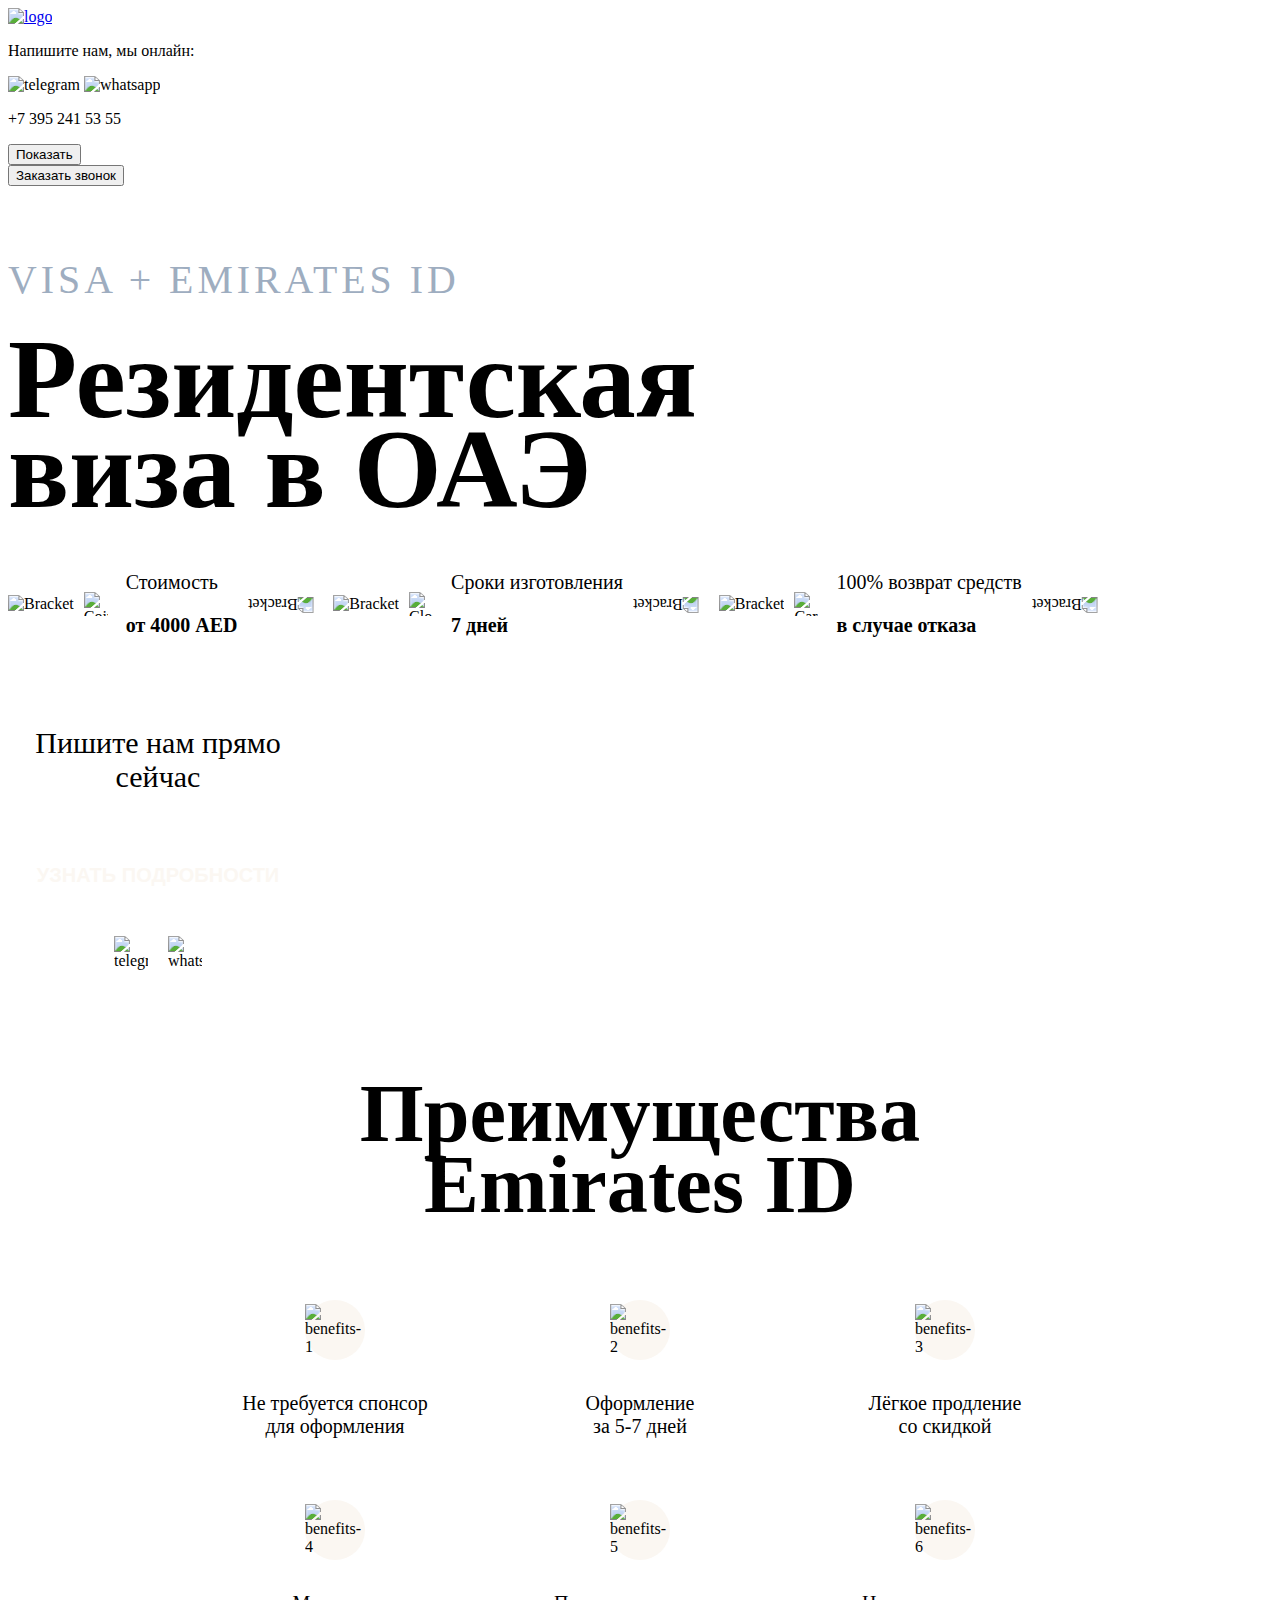
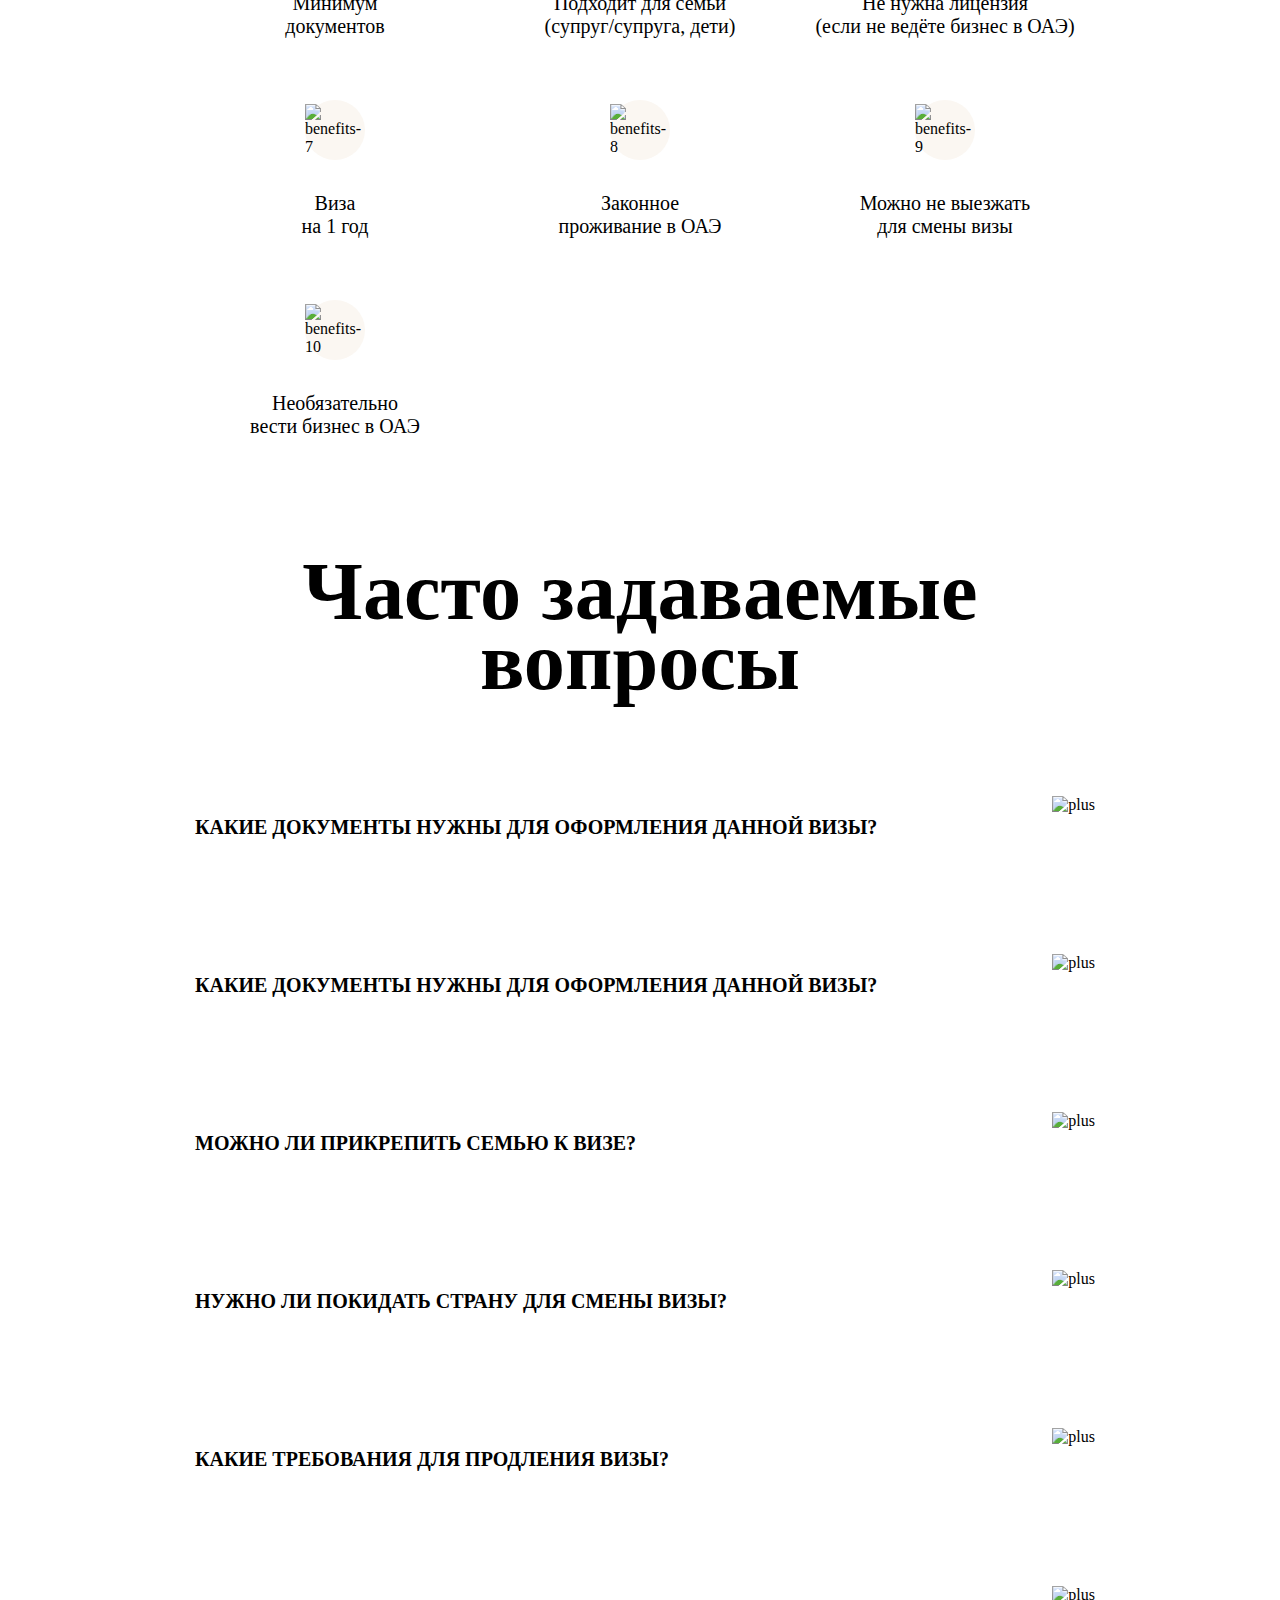
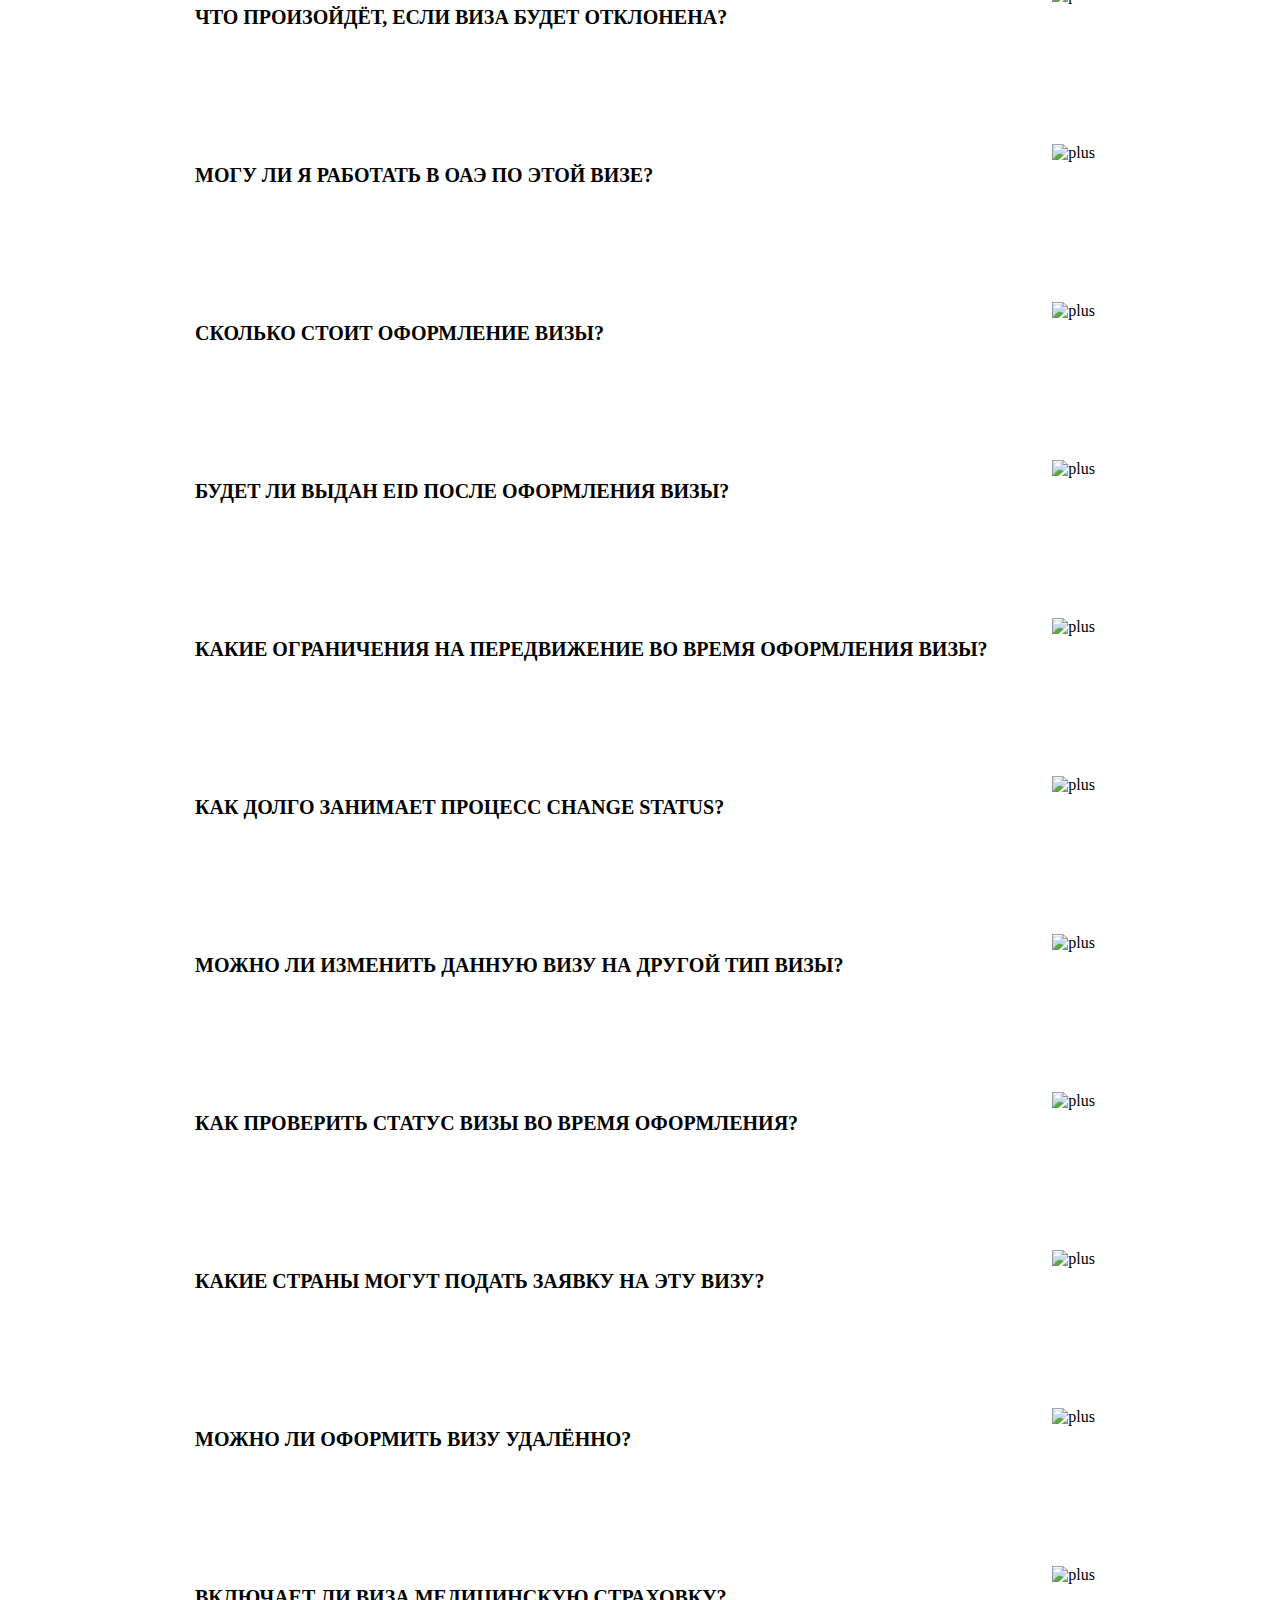
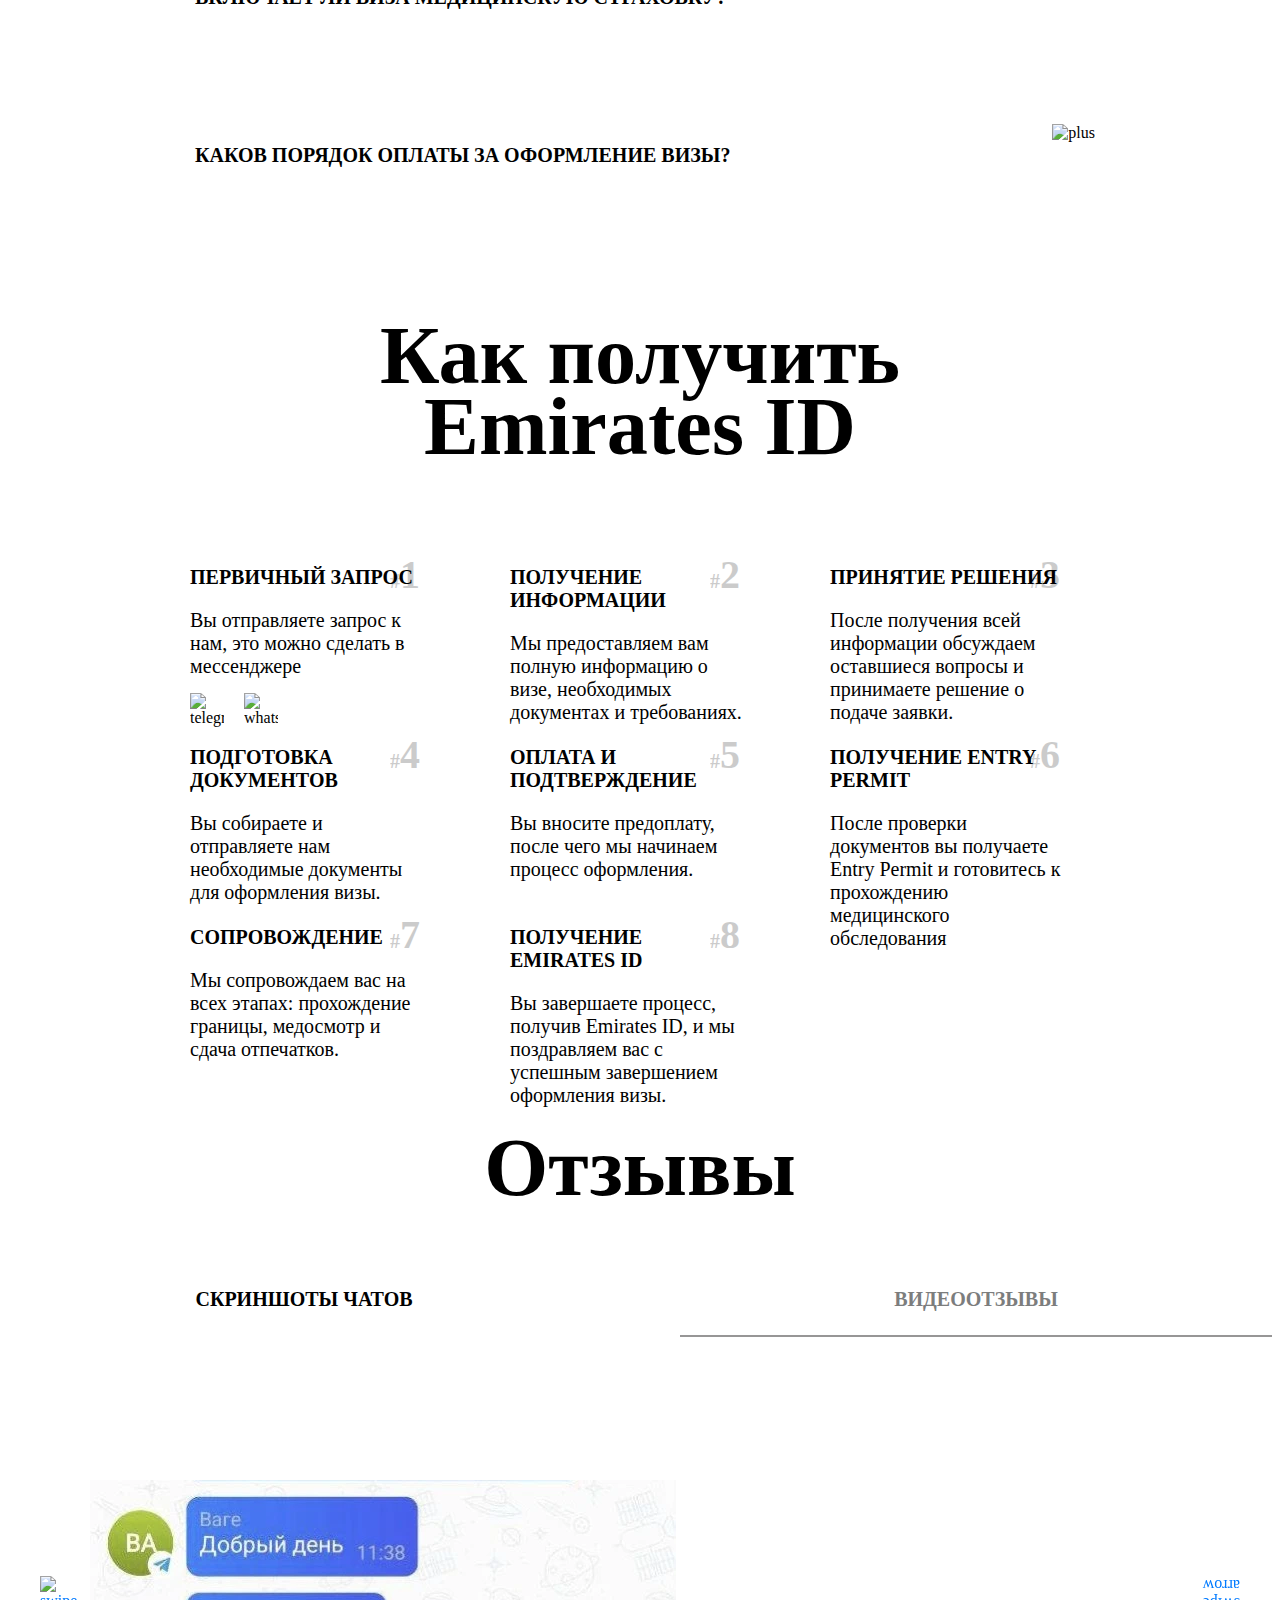
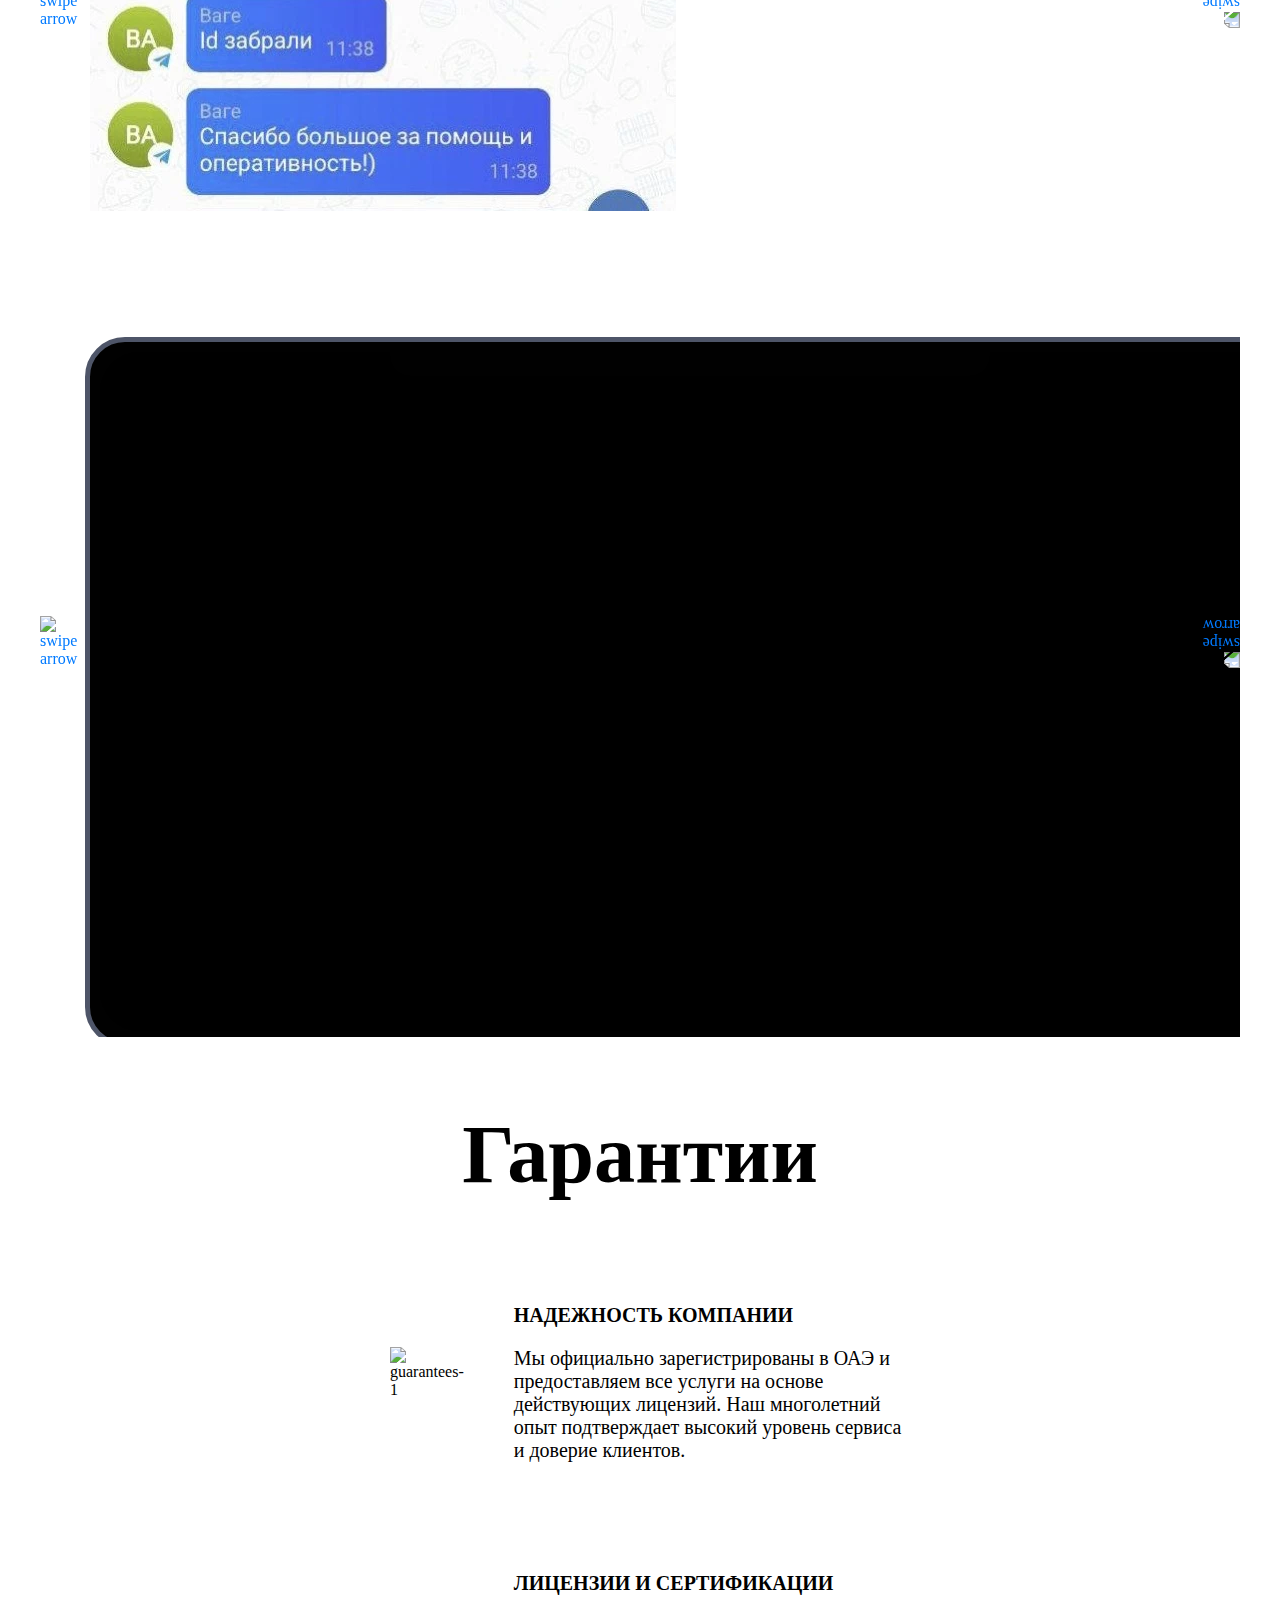
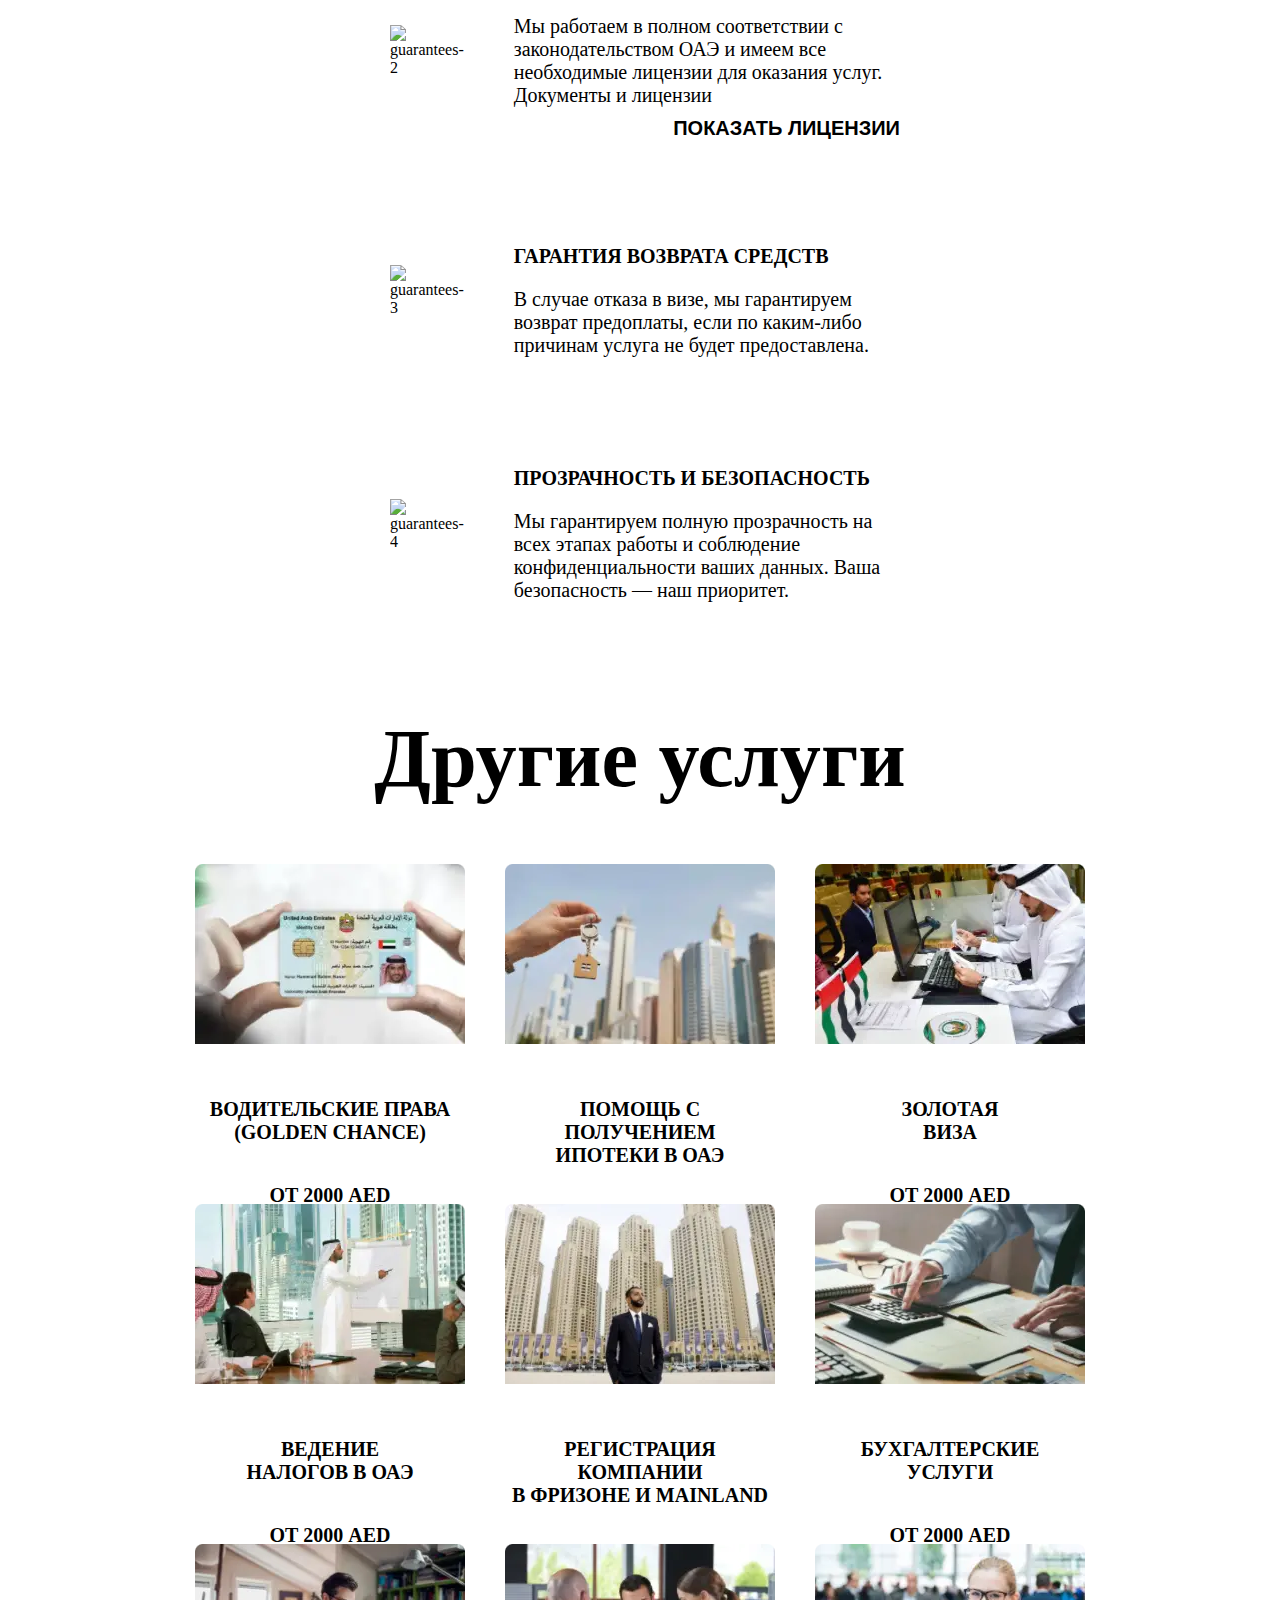
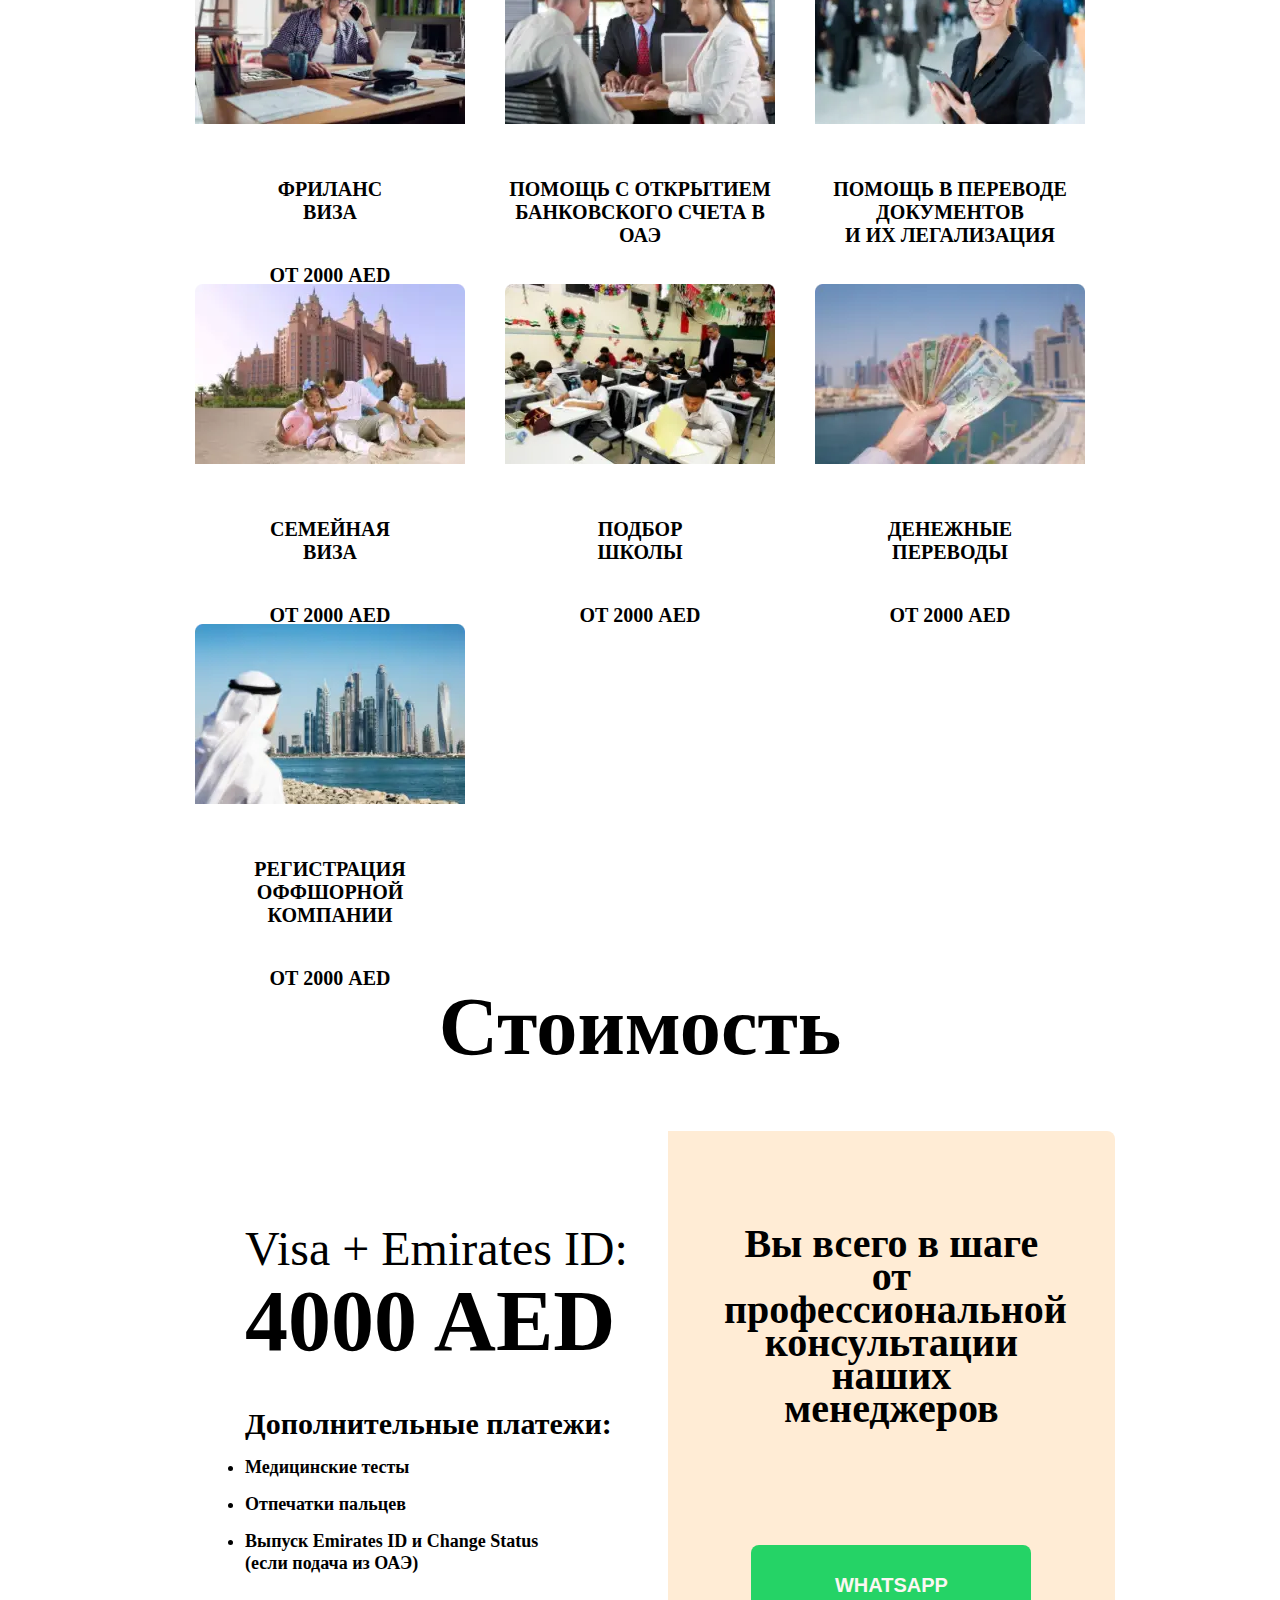
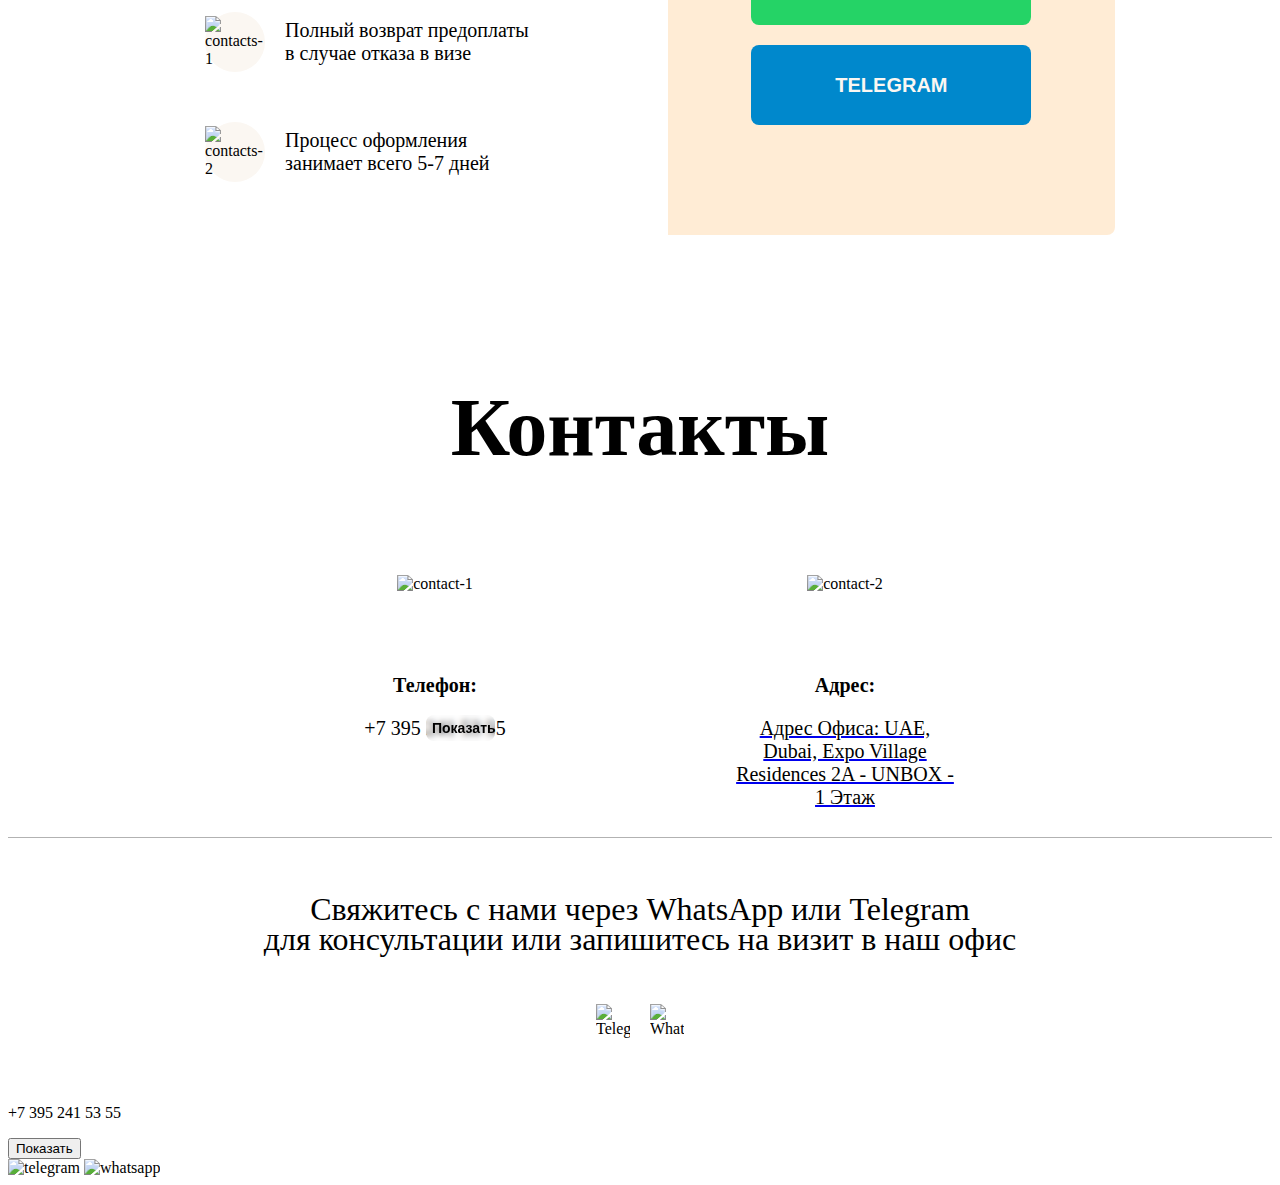
==== commit 40274dfc: "feat: add new review photo" ====
--- a/index.html
+++ b/index.html
@@ -9,23 +9,20 @@
     <meta name="viewport" content="width=device-width, initial-scale=1.0">
     <meta name="description" content="Сайт релокации в арабские эмираты (ОАЭ)">
 
-    <link rel="stylesheet" href="assets/css/base-and-block.2e76a7ca.css">
-    <link rel="stylesheet" href="assets/css/index.b9ffd828.css">
+    <link rel="stylesheet" href="assets/css/base-and-block.06ca8a0c.css">
+    <link rel="stylesheet" href="assets/css/index.4681191e.css">
     <title>Relocant</title>
 </head>
 <body>
 
-    <style>
+    <!-- <style>
         #webpack-dev-server-client-overlay-div {
             display: none;
         }
         #webpack-dev-server-client-overlay {
             display: none;
         }
-    </style>
-
-    <!-- FIXME: -->
-    <!-- 1) Модалка лицензии + слайдер в ней -->
+    </style> -->
 
     <!-- Header -->
     <header class="header">
@@ -65,7 +62,7 @@
         <section class="hero">
             <div class="container">
                 <div class="bg-1"></div>
-                <h2 class="hero__top-title">ВНЖ + Emirates ID</h2>
+                <h2 class="hero__top-title">VISA + Emirates ID</h2>
                 <h1 class="hero__title">Резидентская<br> виза в ОАЭ</h1>
 
                 <div class="hero__benefits">
@@ -487,25 +484,43 @@
     
                         <div class="swiper-slide">
                             <div class="swiper-slide__img">
-                                <img src="assets/img/review-1.dfcfc53c.webp" alt="review-1">
+                                <img src="assets/img/review-1.7261b8fc.webp" alt="review-1">
                             </div>
                         </div>
 
                         <div class="swiper-slide">
                             <div class="swiper-slide__img">
-                                <img src="assets/img/review-1.dfcfc53c.webp" alt="review-1">
+                                <img src="assets/img/review-2.08c70ed8.webp" alt="review-2">
                             </div>
                         </div>
 
                         <div class="swiper-slide">
                             <div class="swiper-slide__img">
-                                <img src="assets/img/review-1.dfcfc53c.webp" alt="review-1">
+                                <img src="assets/img/review-3.5f4d3eae.webp" alt="review-3">
                             </div>
                         </div>
 
                         <div class="swiper-slide">
                             <div class="swiper-slide__img">
-                                <img src="assets/img/review-1.dfcfc53c.webp" alt="review-1">
+                                <img src="assets/img/review-4.0853465b.webp" alt="review-4">
+                            </div>
+                        </div>
+
+                        <div class="swiper-slide">
+                            <div class="swiper-slide__img">
+                                <img src="assets/img/review-5.d1d7c174.webp" alt="review-5">
+                            </div>
+                        </div>
+
+                        <div class="swiper-slide">
+                            <div class="swiper-slide__img">
+                                <img src="assets/img/review-6.df540b6e.webp" alt="review-6">
+                            </div>
+                        </div>
+
+                        <div class="swiper-slide">
+                            <div class="swiper-slide__img">
+                                <img src="assets/img/review-7.20988cf5.webp" alt="review-7">
                             </div>
                         </div>
     
@@ -618,7 +633,7 @@
                         <div class="guarantees__item-content">                            
                             <h3 class="guarantees__item-title">Лицензии и сертификации</h3>
                             <p class="guarantees__item-description">Мы работаем в полном соответствии с законодательством ОАЭ и имеем все необходимые лицензии для оказания услуг. Документы и лицензии</p>
-                            <button class="guarantees__item-btn">Показать лицензии</button>
+                            <button id="license-1" class="guarantees__item-btn">Показать лицензии</button>
                         </div>
                     </div>
 
@@ -785,7 +800,7 @@
 
                 <div class="price__wrapper">
                     <div class="price__left">
-                        <h3 class="price__left-title">Стартовая цена:<br><span>4000 AED</span></h3>
+                        <h3 class="price__left-title">Visa + Emirates ID:<br><span>4000 AED</span></h3>
 
                         <h4 class="price__left-subtitle">Дополнительные платежи:</h4>
                         <ul class="price__left-list">
@@ -838,7 +853,11 @@
 
                         <div class="contacts__item-content">
                             <h3 class="contacts__item-title">Телефон:</h3>
-                            <p class="contacts__item-description">+971 50 719 0519</p>
+
+                            <div id="phone-3" class="contacts__item-description">
+                                <p>+7 395 241 53 55</p>
+                                <button>Показать</button>
+                            </div>
                         </div>
                     </div>
                     
@@ -850,7 +869,9 @@
 
                         <div class="contacts__item-content">
                             <h3 class="contacts__item-title"> Адрес:</h3>
-                            <p class="contacts__item-description">Адрес офиса: UAE, Dubai, Expo Village Residences 2A - UNBOX - 1 этаж</p>
+                            <a href="https://maps.app.goo.gl/jgZH4ftEGmQpP7EN9">
+                                <p class="contacts__item-description">Адрес офиса: UAE, Dubai, Expo Village Residences 2A - UNBOX - 1 этаж</p>
+                            </a>
                         </div>
                     </div>
 
@@ -888,23 +909,6 @@
         </div>
     </footer>
 
-    <!-- Модалка номера телефона -->
-    <section class="modal-number" id="modal-number">
-        <div class="container">
-            <div class="modal-number__wrapper">
-                <img class="modal-number__cross" id="modal-number__cross" src="assets/img/cross.8a58a30e.svg" alt="cross">
-
-                <div class="modal-number__content">
-                    <div class="modal-number__content-number">
-                        <a href="tel:+73952415355">+7 395 241 53 55</a>
-                        <button>Показать</button>
-                    </div>
-                </div>
-
-            </div>
-        </div>
-    </section>
-
     <!-- Модалка заказа звонка -->
     <section class="modal-order" id="modal-order">
         <div class="container">
@@ -919,14 +923,14 @@
                         <input id="modal-order__input-tel" placeholder="Ваш номер телефона" name="usertel" required>
 
                         <button type="submit" class="modal-order__btn">Получите консультацию</button>
-                        <!-- <input type="hidden" value="" name="type" id="all-modal-type"> -->
-                        <!-- <button type="submit" class="modal-order__button" onclick="
-                        if(document.querySelector('#modal-order__input').validity.valid){
-                            document.querySelector('#modal-thanks').classList.add('modal-thanks_active');
-                            document.body.style.overflow = 'hidden';
-                            document.querySelector('#modal-order').classList.remove('modal-order_active');
-                        }">ОТПРАВИТЬ</button> -->
+
+                        <div class="modal-order__checkbox">
+                            <input id="modal-order__checkbox" type="checkbox" required>
+                            <label for="modal-order__checkbox">Я согласен на обработку персональных данных</label>
+                        </div>
                     </form>
+
+                    
 
                     <div class="modal-order__socials">
                         <a href="https://t.me/relocant_oae_bot">
@@ -964,6 +968,131 @@
                         <p class="modal-info__btn modal-info__btn_ws">WhatsApp</p>
                     </a>
 
+                    <div class="modal-order__checkbox">
+                        <input id="modal-info__checkbox" type="checkbox" required>
+                        <label for="modal-info__checkbox">Я согласен на обработку персональных данных</label>
+                    </div>
+                </div>
+
+            </div>
+        </div>
+    </section>
+
+    <!-- Модалка лицензий -->
+    <section class="modal-license" id="modal-license">
+        <div class="container">
+            <div class="modal-license__wrapper">
+                <img class="modal-license__cross" id="modal-license__cross" src="assets/img/cross.8a58a30e.svg" alt="cross">
+
+                <div class="modal-license__content">
+                    <h2 class="modal-license__content-title">Наши лицензии:</h2>
+
+                    <div id="license-slider" class="modal-license__slider swiper">
+                        <div class="swiper-wrapper">
+
+                            <!-- license-1 -->
+                            <div class="swiper-slide">
+                                <div class="swiper-slide__img">
+                                    <img src="assets/img/license-1-1.442b7ce3.webp" alt="license-1-1">
+                                </div>
+                            </div>
+
+                            <div class="swiper-slide">
+                                <div class="swiper-slide__img">
+                                    <img src="assets/img/license-1-2.ce6078e0.webp" alt="license-1-2">
+                                </div>
+                            </div>
+
+                            <!-- license-2 -->
+                            <div class="swiper-slide">
+                                <div class="swiper-slide__img">
+                                    <img src="assets/img/license-2-1.92f92567.webp" alt="license-2-1">
+                                </div>
+                            </div>
+
+                            <!-- license-3 -->
+                            <div class="swiper-slide">
+                                <div class="swiper-slide__img">
+                                    <img src="assets/img/license-3-1.472c4ab7.webp" alt="license-3-1">
+                                </div>
+                            </div>
+
+                            <div class="swiper-slide">
+                                <div class="swiper-slide__img">
+                                    <img src="assets/img/license-3-2.c93f9dd1.webp" alt="license-3-2">
+                                </div>
+                            </div>
+
+                            <div class="swiper-slide">
+                                <div class="swiper-slide__img">
+                                    <img src="assets/img/license-3-3.694c3ac0.webp" alt="license-3-3">
+                                </div>
+                            </div>
+
+                            <div class="swiper-slide">
+                                <div class="swiper-slide__img">
+                                    <img src="assets/img/license-3-4.35e37739.webp" alt="license-3-4">
+                                </div>
+                            </div>
+
+                            <div class="swiper-slide">
+                                <div class="swiper-slide__img">
+                                    <img src="assets/img/license-3-5.0bbb411f.webp" alt="license-3-5">
+                                </div>
+                            </div>
+
+                            <!-- license-4 -->
+                            <div class="swiper-slide">
+                                <div class="swiper-slide__img">
+                                    <img src="assets/img/license-4-1.f8a5d50a.webp" alt="license-4-1">
+                                </div>
+                            </div>
+
+                            <div class="swiper-slide">
+                                <div class="swiper-slide__img">
+                                    <img src="assets/img/license-4-2.22cb08ee.webp" alt="license-4-2">
+                                </div>
+                            </div>
+
+                            <div class="swiper-slide">
+                                <div class="swiper-slide__img">
+                                    <img src="assets/img/license-4-3.62252303.webp" alt="license-4-3">
+                                </div>
+                            </div>
+
+                            <div class="swiper-slide">
+                                <div class="swiper-slide__img">
+                                    <img src="assets/img/license-4-4.1fcac744.webp" alt="license-4-4">
+                                </div>
+                            </div>
+
+                            <div class="swiper-slide">
+                                <div class="swiper-slide__img">
+                                    <img src="assets/img/license-4-5.c04c1364.webp" alt="license-4-5">
+                                </div>
+                            </div>
+
+                            <div class="swiper-slide">
+                                <div class="swiper-slide__img">
+                                    <img src="assets/img/license-4-6.a475c25a.webp" alt="license-4-6">
+                                </div>
+                            </div>
+
+                            <div class="swiper-slide">
+                                <div class="swiper-slide__img">
+                                    <img src="assets/img/license-4-7.26a1d1c2.webp" alt="license-4-7">
+                                </div>
+                            </div>
+                        </div>
+
+                        <div class="swiper-button-prev">
+                            <img src="assets/img/swipe-arrow.ccea35bf.svg" alt="swipe arrow">
+                        </div>
+        
+                        <div class="swiper-button-next">
+                            <img src="assets/img/swipe-arrow.ccea35bf.svg" alt="swipe arrow">
+                        </div>
+                    </div>
                 </div>
 
             </div>
@@ -981,6 +1110,11 @@
                     <a href="https://t.me/relocant_oae_bot" target="_blank">
                         <p class="modal-tg__btn modal-tg__btn_tg">Telegram</p>
                     </a>
+
+                    <div class="modal-order__checkbox">
+                        <input id="modal-tg__checkbox" type="checkbox" required>
+                        <label for="modal-tg__checkbox">Я согласен на обработку персональных данных</label>
+                    </div>
                 </div>
 
             </div>
@@ -998,12 +1132,17 @@
                     <a href="https://wa.me/971507190519" target="_blank">
                         <p class="modal-ws__btn modal-ws__btn_ws">WhatsApp</p>
                     </a>
+
+                    <div class="modal-order__checkbox">
+                        <input id="modal-ws__checkbox" type="checkbox" required>
+                        <label for="modal-ws__checkbox">Я согласен на обработку персональных данных</label>
+                    </div>
                 </div>
 
             </div>
         </div>
     </section>
     
-    <script src="assets/js/index.87dbfea6.js"></script>
+    <script src="assets/js/index.7e9de411.js"></script>
 </body>
 </html>--- a/assets/css/index.4681191e.css
+++ b/assets/css/index.4681191e.css
@@ -0,0 +1,2287 @@
+/**
+ * Swiper 11.1.14
+ * Most modern mobile touch slider and framework with hardware accelerated transitions
+ * https://swiperjs.com
+ *
+ * Copyright 2014-2024 Vladimir Kharlampidi
+ *
+ * Released under the MIT License
+ *
+ * Released on: September 12, 2024
+ */
+/* FONT_START */
+@font-face {
+  font-family: "swiper-icons";
+  src: url("data:application/font-woff;charset=utf-8;base64, [base64]//wADZ2x5ZgAAAywAAADMAAAD2MHtryVoZWFkAAABbAAAADAAAAA2E2+eoWhoZWEAAAGcAAAAHwAAACQC9gDzaG10eAAAAigAAAAZAAAArgJkABFsb2NhAAAC0AAAAFoAAABaFQAUGG1heHAAAAG8AAAAHwAAACAAcABAbmFtZQAAA/gAAAE5AAACXvFdBwlwb3N0AAAFNAAAAGIAAACE5s74hXjaY2BkYGAAYpf5Hu/j+W2+MnAzMYDAzaX6QjD6/4//Bxj5GA8AuRwMYGkAPywL13jaY2BkYGA88P8Agx4j+/8fQDYfA1AEBWgDAIB2BOoAeNpjYGRgYNBh4GdgYgABEMnIABJzYNADCQAACWgAsQB42mNgYfzCOIGBlYGB0YcxjYGBwR1Kf2WQZGhhYGBiYGVmgAFGBiQQkOaawtDAoMBQxXjg/wEGPcYDDA4wNUA2CCgwsAAAO4EL6gAAeNpj2M0gyAACqxgGNWBkZ2D4/wMA+xkDdgAAAHjaY2BgYGaAYBkGRgYQiAHyGMF8FgYHIM3DwMHABGQrMOgyWDLEM1T9/w8UBfEMgLzE////P/5//f/V/xv+r4eaAAeMbAxwIUYmIMHEgKYAYjUcsDAwsLKxc3BycfPw8jEQA/[base64]/uznmfPFBNODM2K7MTQ45YEAZqGP81AmGGcF3iPqOop0r1SPTaTbVkfUe4HXj97wYE+yNwWYxwWu4v1ugWHgo3S1XdZEVqWM7ET0cfnLGxWfkgR42o2PvWrDMBSFj/IHLaF0zKjRgdiVMwScNRAoWUoH78Y2icB/yIY09An6AH2Bdu/UB+yxopYshQiEvnvu0dURgDt8QeC8PDw7Fpji3fEA4z/PEJ6YOB5hKh4dj3EvXhxPqH/SKUY3rJ7srZ4FZnh1PMAtPhwP6fl2PMJMPDgeQ4rY8YT6Gzao0eAEA409DuggmTnFnOcSCiEiLMgxCiTI6Cq5DZUd3Qmp10vO0LaLTd2cjN4fOumlc7lUYbSQcZFkutRG7g6JKZKy0RmdLY680CDnEJ+UMkpFFe1RN7nxdVpXrC4aTtnaurOnYercZg2YVmLN/d/gczfEimrE/fs/bOuq29Zmn8tloORaXgZgGa78yO9/cnXm2BpaGvq25Dv9S4E9+5SIc9PqupJKhYFSSl47+Qcr1mYNAAAAeNptw0cKwkAAAMDZJA8Q7OUJvkLsPfZ6zFVERPy8qHh2YER+3i/BP83vIBLLySsoKimrqKqpa2hp6+jq6RsYGhmbmJqZSy0sraxtbO3sHRydnEMU4uR6yx7JJXveP7WrDycAAAAAAAH//wACeNpjYGRgYOABYhkgZgJCZgZNBkYGLQZtIJsFLMYAAAw3ALgAeNolizEKgDAQBCchRbC2sFER0YD6qVQiBCv/H9ezGI6Z5XBAw8CBK/m5iQQVauVbXLnOrMZv2oLdKFa8Pjuru2hJzGabmOSLzNMzvutpB3N42mNgZGBg4GKQYzBhYMxJLMlj4GBgAYow/P/PAJJhLM6sSoWKfWCAAwDAjgbRAAB42mNgYGBkAIIbCZo5IPrmUn0hGA0AO8EFTQAA");
+  font-weight: 400;
+  font-style: normal;
+}
+/* FONT_END */
+:root {
+  --swiper-theme-color: #007aff;
+  /*
+  --swiper-preloader-color: var(--swiper-theme-color);
+  --swiper-wrapper-transition-timing-function: initial;
+  */
+}
+
+:host {
+  position: relative;
+  display: block;
+  margin-left: auto;
+  margin-right: auto;
+  z-index: 1;
+}
+
+.swiper {
+  margin-left: auto;
+  margin-right: auto;
+  position: relative;
+  overflow: hidden;
+  list-style: none;
+  padding: 0;
+  /* Fix of Webkit flickering */
+  z-index: 1;
+  display: block;
+}
+
+.swiper-vertical > .swiper-wrapper {
+  flex-direction: column;
+}
+
+.swiper-wrapper {
+  position: relative;
+  width: 100%;
+  height: 100%;
+  z-index: 1;
+  display: flex;
+  transition-property: transform;
+  transition-timing-function: var(--swiper-wrapper-transition-timing-function, initial);
+  box-sizing: content-box;
+}
+
+.swiper-android .swiper-slide,
+.swiper-ios .swiper-slide,
+.swiper-wrapper {
+  transform: translate3d(0px, 0, 0);
+}
+
+.swiper-horizontal {
+  touch-action: pan-y;
+}
+
+.swiper-vertical {
+  touch-action: pan-x;
+}
+
+.swiper-slide {
+  flex-shrink: 0;
+  width: 100%;
+  height: 100%;
+  position: relative;
+  transition-property: transform;
+  display: block;
+}
+
+.swiper-slide-invisible-blank {
+  visibility: hidden;
+}
+
+/* Auto Height */
+.swiper-autoheight,
+.swiper-autoheight .swiper-slide {
+  height: auto;
+}
+
+.swiper-autoheight .swiper-wrapper {
+  align-items: flex-start;
+  transition-property: transform, height;
+}
+
+.swiper-backface-hidden .swiper-slide {
+  transform: translateZ(0);
+  -webkit-backface-visibility: hidden;
+  backface-visibility: hidden;
+}
+
+/* 3D Effects */
+.swiper-3d.swiper-css-mode .swiper-wrapper {
+  perspective: 1200px;
+}
+
+.swiper-3d .swiper-wrapper {
+  transform-style: preserve-3d;
+}
+
+.swiper-3d {
+  perspective: 1200px;
+}
+
+.swiper-3d .swiper-slide,
+.swiper-3d .swiper-cube-shadow {
+  transform-style: preserve-3d;
+}
+
+/* CSS Mode */
+.swiper-css-mode > .swiper-wrapper {
+  overflow: auto;
+  scrollbar-width: none;
+  /* For Firefox */
+  -ms-overflow-style: none;
+  /* For Internet Explorer and Edge */
+}
+
+.swiper-css-mode > .swiper-wrapper::-webkit-scrollbar {
+  display: none;
+}
+
+.swiper-css-mode > .swiper-wrapper > .swiper-slide {
+  scroll-snap-align: start start;
+}
+
+.swiper-css-mode.swiper-horizontal > .swiper-wrapper {
+  scroll-snap-type: x mandatory;
+}
+
+.swiper-css-mode.swiper-vertical > .swiper-wrapper {
+  scroll-snap-type: y mandatory;
+}
+
+.swiper-css-mode.swiper-free-mode > .swiper-wrapper {
+  scroll-snap-type: none;
+}
+
+.swiper-css-mode.swiper-free-mode > .swiper-wrapper > .swiper-slide {
+  scroll-snap-align: none;
+}
+
+.swiper-css-mode.swiper-centered > .swiper-wrapper::before {
+  content: "";
+  flex-shrink: 0;
+  order: 9999;
+}
+
+.swiper-css-mode.swiper-centered > .swiper-wrapper > .swiper-slide {
+  scroll-snap-align: center center;
+  scroll-snap-stop: always;
+}
+
+.swiper-css-mode.swiper-centered.swiper-horizontal > .swiper-wrapper > .swiper-slide:first-child {
+  margin-inline-start: var(--swiper-centered-offset-before);
+}
+
+.swiper-css-mode.swiper-centered.swiper-horizontal > .swiper-wrapper::before {
+  height: 100%;
+  min-height: 1px;
+  width: var(--swiper-centered-offset-after);
+}
+
+.swiper-css-mode.swiper-centered.swiper-vertical > .swiper-wrapper > .swiper-slide:first-child {
+  margin-block-start: var(--swiper-centered-offset-before);
+}
+
+.swiper-css-mode.swiper-centered.swiper-vertical > .swiper-wrapper::before {
+  width: 100%;
+  min-width: 1px;
+  height: var(--swiper-centered-offset-after);
+}
+
+/* Slide styles start */
+/* 3D Shadows */
+.swiper-3d .swiper-slide-shadow,
+.swiper-3d .swiper-slide-shadow-left,
+.swiper-3d .swiper-slide-shadow-right,
+.swiper-3d .swiper-slide-shadow-top,
+.swiper-3d .swiper-slide-shadow-bottom,
+.swiper-3d .swiper-slide-shadow,
+.swiper-3d .swiper-slide-shadow-left,
+.swiper-3d .swiper-slide-shadow-right,
+.swiper-3d .swiper-slide-shadow-top,
+.swiper-3d .swiper-slide-shadow-bottom {
+  position: absolute;
+  left: 0;
+  top: 0;
+  width: 100%;
+  height: 100%;
+  pointer-events: none;
+  z-index: 10;
+}
+
+.swiper-3d .swiper-slide-shadow {
+  background: rgba(0, 0, 0, 0.15);
+}
+
+.swiper-3d .swiper-slide-shadow-left {
+  background-image: linear-gradient(to left, rgba(0, 0, 0, 0.5), rgba(0, 0, 0, 0));
+}
+
+.swiper-3d .swiper-slide-shadow-right {
+  background-image: linear-gradient(to right, rgba(0, 0, 0, 0.5), rgba(0, 0, 0, 0));
+}
+
+.swiper-3d .swiper-slide-shadow-top {
+  background-image: linear-gradient(to top, rgba(0, 0, 0, 0.5), rgba(0, 0, 0, 0));
+}
+
+.swiper-3d .swiper-slide-shadow-bottom {
+  background-image: linear-gradient(to bottom, rgba(0, 0, 0, 0.5), rgba(0, 0, 0, 0));
+}
+
+.swiper-lazy-preloader {
+  width: 42px;
+  height: 42px;
+  position: absolute;
+  left: 50%;
+  top: 50%;
+  margin-left: -21px;
+  margin-top: -21px;
+  z-index: 10;
+  transform-origin: 50%;
+  box-sizing: border-box;
+  border: 4px solid var(--swiper-preloader-color, var(--swiper-theme-color));
+  border-radius: 50%;
+  border-top-color: transparent;
+}
+
+.swiper:not(.swiper-watch-progress) .swiper-lazy-preloader,
+.swiper-watch-progress .swiper-slide-visible .swiper-lazy-preloader {
+  animation: swiper-preloader-spin 1s infinite linear;
+}
+
+.swiper-lazy-preloader-white {
+  --swiper-preloader-color: #fff;
+}
+
+.swiper-lazy-preloader-black {
+  --swiper-preloader-color: #000;
+}
+
+@keyframes swiper-preloader-spin {
+  0% {
+    transform: rotate(0deg);
+  }
+  100% {
+    transform: rotate(360deg);
+  }
+}
+/* Slide styles end */
+:root {
+  /*
+  --swiper-pagination-color: var(--swiper-theme-color);
+  --swiper-pagination-left: auto;
+  --swiper-pagination-right: 8px;
+  --swiper-pagination-bottom: 8px;
+  --swiper-pagination-top: auto;
+  --swiper-pagination-fraction-color: inherit;
+  --swiper-pagination-progressbar-bg-color: rgba(0,0,0,0.25);
+  --swiper-pagination-progressbar-size: 4px;
+  --swiper-pagination-bullet-size: 8px;
+  --swiper-pagination-bullet-width: 8px;
+  --swiper-pagination-bullet-height: 8px;
+  --swiper-pagination-bullet-border-radius: 50%;
+  --swiper-pagination-bullet-inactive-color: #000;
+  --swiper-pagination-bullet-inactive-opacity: 0.2;
+  --swiper-pagination-bullet-opacity: 1;
+  --swiper-pagination-bullet-horizontal-gap: 4px;
+  --swiper-pagination-bullet-vertical-gap: 6px;
+  */
+}
+
+.swiper-pagination {
+  position: absolute;
+  text-align: center;
+  transition: 300ms opacity;
+  transform: translate3d(0, 0, 0);
+  z-index: 10;
+}
+
+.swiper-pagination.swiper-pagination-hidden {
+  opacity: 0;
+}
+
+.swiper-pagination-disabled > .swiper-pagination,
+.swiper-pagination.swiper-pagination-disabled {
+  display: none !important;
+}
+
+/* Common Styles */
+.swiper-pagination-fraction,
+.swiper-pagination-custom,
+.swiper-horizontal > .swiper-pagination-bullets,
+.swiper-pagination-bullets.swiper-pagination-horizontal {
+  bottom: var(--swiper-pagination-bottom, 8px);
+  top: var(--swiper-pagination-top, auto);
+  left: 0;
+  width: 100%;
+}
+
+/* Bullets */
+.swiper-pagination-bullets-dynamic {
+  overflow: hidden;
+  font-size: 0;
+}
+
+.swiper-pagination-bullets-dynamic .swiper-pagination-bullet {
+  transform: scale(0.33);
+  position: relative;
+}
+
+.swiper-pagination-bullets-dynamic .swiper-pagination-bullet-active {
+  transform: scale(1);
+}
+
+.swiper-pagination-bullets-dynamic .swiper-pagination-bullet-active-main {
+  transform: scale(1);
+}
+
+.swiper-pagination-bullets-dynamic .swiper-pagination-bullet-active-prev {
+  transform: scale(0.66);
+}
+
+.swiper-pagination-bullets-dynamic .swiper-pagination-bullet-active-prev-prev {
+  transform: scale(0.33);
+}
+
+.swiper-pagination-bullets-dynamic .swiper-pagination-bullet-active-next {
+  transform: scale(0.66);
+}
+
+.swiper-pagination-bullets-dynamic .swiper-pagination-bullet-active-next-next {
+  transform: scale(0.33);
+}
+
+.swiper-pagination-bullet {
+  width: var(--swiper-pagination-bullet-width, var(--swiper-pagination-bullet-size, 8px));
+  height: var(--swiper-pagination-bullet-height, var(--swiper-pagination-bullet-size, 8px));
+  display: inline-block;
+  border-radius: var(--swiper-pagination-bullet-border-radius, 50%);
+  background: var(--swiper-pagination-bullet-inactive-color, #000);
+  opacity: var(--swiper-pagination-bullet-inactive-opacity, 0.2);
+}
+
+button.swiper-pagination-bullet {
+  border: none;
+  margin: 0;
+  padding: 0;
+  box-shadow: none;
+  -webkit-appearance: none;
+  appearance: none;
+}
+
+.swiper-pagination-clickable .swiper-pagination-bullet {
+  cursor: pointer;
+}
+
+.swiper-pagination-bullet:only-child {
+  display: none !important;
+}
+
+.swiper-pagination-bullet-active {
+  opacity: var(--swiper-pagination-bullet-opacity, 1);
+  background: var(--swiper-pagination-color, var(--swiper-theme-color));
+}
+
+.swiper-vertical > .swiper-pagination-bullets,
+.swiper-pagination-vertical.swiper-pagination-bullets {
+  right: var(--swiper-pagination-right, 8px);
+  left: var(--swiper-pagination-left, auto);
+  top: 50%;
+  transform: translate3d(0px, -50%, 0);
+}
+
+.swiper-vertical > .swiper-pagination-bullets .swiper-pagination-bullet,
+.swiper-pagination-vertical.swiper-pagination-bullets .swiper-pagination-bullet {
+  margin: var(--swiper-pagination-bullet-vertical-gap, 6px) 0;
+  display: block;
+}
+
+.swiper-vertical > .swiper-pagination-bullets.swiper-pagination-bullets-dynamic,
+.swiper-pagination-vertical.swiper-pagination-bullets.swiper-pagination-bullets-dynamic {
+  top: 50%;
+  transform: translateY(-50%);
+  width: 8px;
+}
+
+.swiper-vertical > .swiper-pagination-bullets.swiper-pagination-bullets-dynamic .swiper-pagination-bullet,
+.swiper-pagination-vertical.swiper-pagination-bullets.swiper-pagination-bullets-dynamic .swiper-pagination-bullet {
+  display: inline-block;
+  transition: 200ms transform, 200ms top;
+}
+
+.swiper-horizontal > .swiper-pagination-bullets .swiper-pagination-bullet,
+.swiper-pagination-horizontal.swiper-pagination-bullets .swiper-pagination-bullet {
+  margin: 0 var(--swiper-pagination-bullet-horizontal-gap, 4px);
+}
+
+.swiper-horizontal > .swiper-pagination-bullets.swiper-pagination-bullets-dynamic,
+.swiper-pagination-horizontal.swiper-pagination-bullets.swiper-pagination-bullets-dynamic {
+  left: 50%;
+  transform: translateX(-50%);
+  white-space: nowrap;
+}
+
+.swiper-horizontal > .swiper-pagination-bullets.swiper-pagination-bullets-dynamic .swiper-pagination-bullet,
+.swiper-pagination-horizontal.swiper-pagination-bullets.swiper-pagination-bullets-dynamic .swiper-pagination-bullet {
+  transition: 200ms transform, 200ms left;
+}
+
+.swiper-horizontal.swiper-rtl > .swiper-pagination-bullets-dynamic .swiper-pagination-bullet {
+  transition: 200ms transform, 200ms right;
+}
+
+/* Fraction */
+.swiper-pagination-fraction {
+  color: var(--swiper-pagination-fraction-color, inherit);
+}
+
+/* Progress */
+.swiper-pagination-progressbar {
+  background: var(--swiper-pagination-progressbar-bg-color, rgba(0, 0, 0, 0.25));
+  position: absolute;
+}
+
+.swiper-pagination-progressbar .swiper-pagination-progressbar-fill {
+  background: var(--swiper-pagination-color, var(--swiper-theme-color));
+  position: absolute;
+  left: 0;
+  top: 0;
+  width: 100%;
+  height: 100%;
+  transform: scale(0);
+  transform-origin: left top;
+}
+
+.swiper-rtl .swiper-pagination-progressbar .swiper-pagination-progressbar-fill {
+  transform-origin: right top;
+}
+
+.swiper-horizontal > .swiper-pagination-progressbar,
+.swiper-pagination-progressbar.swiper-pagination-horizontal,
+.swiper-vertical > .swiper-pagination-progressbar.swiper-pagination-progressbar-opposite,
+.swiper-pagination-progressbar.swiper-pagination-vertical.swiper-pagination-progressbar-opposite {
+  width: 100%;
+  height: var(--swiper-pagination-progressbar-size, 4px);
+  left: 0;
+  top: 0;
+}
+
+.swiper-vertical > .swiper-pagination-progressbar,
+.swiper-pagination-progressbar.swiper-pagination-vertical,
+.swiper-horizontal > .swiper-pagination-progressbar.swiper-pagination-progressbar-opposite,
+.swiper-pagination-progressbar.swiper-pagination-horizontal.swiper-pagination-progressbar-opposite {
+  width: var(--swiper-pagination-progressbar-size, 4px);
+  height: 100%;
+  left: 0;
+  top: 0;
+}
+
+.swiper-pagination-lock {
+  display: none;
+}
+
+:root {
+  --swiper-navigation-size: 44px;
+  /*
+  --swiper-navigation-top-offset: 50%;
+  --swiper-navigation-sides-offset: 10px;
+  --swiper-navigation-color: var(--swiper-theme-color);
+  */
+}
+
+.swiper-button-prev,
+.swiper-button-next {
+  position: absolute;
+  top: var(--swiper-navigation-top-offset, 50%);
+  width: calc(var(--swiper-navigation-size) / 44 * 27);
+  height: var(--swiper-navigation-size);
+  margin-top: calc(0px - var(--swiper-navigation-size) / 2);
+  z-index: 10;
+  cursor: pointer;
+  display: flex;
+  align-items: center;
+  justify-content: center;
+  color: var(--swiper-navigation-color, var(--swiper-theme-color));
+}
+
+.swiper-button-prev.swiper-button-disabled,
+.swiper-button-next.swiper-button-disabled {
+  opacity: 0.35;
+  cursor: auto;
+  pointer-events: none;
+}
+
+.swiper-button-prev.swiper-button-hidden,
+.swiper-button-next.swiper-button-hidden {
+  opacity: 0;
+  cursor: auto;
+  pointer-events: none;
+}
+
+.swiper-navigation-disabled .swiper-button-prev,
+.swiper-navigation-disabled .swiper-button-next {
+  display: none !important;
+}
+
+.swiper-button-prev svg,
+.swiper-button-next svg {
+  width: 100%;
+  height: 100%;
+  object-fit: contain;
+  transform-origin: center;
+}
+
+.swiper-rtl .swiper-button-prev svg,
+.swiper-rtl .swiper-button-next svg {
+  transform: rotate(180deg);
+}
+
+.swiper-button-prev,
+.swiper-rtl .swiper-button-next {
+  left: var(--swiper-navigation-sides-offset, 10px);
+  right: auto;
+}
+
+.swiper-button-next,
+.swiper-rtl .swiper-button-prev {
+  right: var(--swiper-navigation-sides-offset, 10px);
+  left: auto;
+}
+
+.swiper-button-lock {
+  display: none;
+}
+
+/* Navigation font start */
+.swiper-button-prev:after,
+.swiper-button-next:after {
+  font-family: swiper-icons;
+  font-size: var(--swiper-navigation-size);
+  text-transform: none !important;
+  letter-spacing: 0;
+  font-variant: initial;
+  line-height: 1;
+}
+
+.swiper-button-prev:after,
+.swiper-rtl .swiper-button-next:after {
+  content: "prev";
+}
+
+.swiper-button-next,
+.swiper-rtl .swiper-button-prev {
+  right: var(--swiper-navigation-sides-offset, 10px);
+  left: auto;
+}
+
+.swiper-button-next:after,
+.swiper-rtl .swiper-button-prev:after {
+  content: "next";
+}
+
+/* Navigation font end */
+.hero {
+  padding: 6px 0 0 0;
+  background: url(../img/bg-mob-1.d7fcb488.webp);
+  background-repeat: no-repeat;
+  background-position: clamp(-16.25rem, -25.625rem + 46.88vw, -3.125rem) 60px;
+}
+.hero__top-title {
+  color: #9eadc0;
+  font-size: 20px;
+  font-weight: 400;
+  line-height: 21px;
+  letter-spacing: 4px;
+  text-transform: uppercase;
+}
+.hero__title {
+  margin: 8px 0 0 0;
+  color: var(--text-main);
+  font-size: 54px;
+  font-weight: 800;
+  line-height: 42px;
+}
+.hero__benefits {
+  margin: 390px 0 0 0;
+  display: flex;
+  flex-direction: column;
+  align-items: center;
+  gap: 20px;
+}
+.hero__benefit {
+  position: relative;
+  display: flex;
+  align-items: center;
+  width: 280px;
+  height: 60px;
+}
+.hero__benefit-bracket_reverse {
+  transform: rotate(180deg);
+  position: absolute;
+  right: 0;
+}
+.hero__benefit-img {
+  margin: 0 0 0 10px;
+  width: 24px;
+  height: 24px;
+}
+.hero__benefit-content {
+  margin: 0 0 0 18px;
+}
+.hero__benefit-title {
+  font-size: 20px;
+  font-weight: 400;
+  line-height: 23px;
+  color: #000000;
+}
+.hero__benefit-description {
+  font-size: 20px;
+  font-weight: 800;
+  line-height: 23px;
+  color: var(--text-main);
+}
+.hero__contacts {
+  margin: 20px 0 0 0;
+  display: flex;
+  flex-direction: column;
+  justify-content: center;
+  gap: 20px;
+}
+.hero__contacts-text {
+  color: #000000;
+  font-size: 30px;
+  font-weight: 400;
+  line-height: 34px;
+  text-align: center;
+}
+.hero__contacts-btn {
+  position: relative;
+  width: 280px;
+  height: 80px;
+  border-radius: 8px;
+  border: none;
+  background: var(--btnColor-default_bg);
+  color: #fbf7f2;
+  font-size: 20px;
+  font-weight: 700;
+  line-height: 23px;
+  text-transform: uppercase;
+  cursor: pointer;
+  transition: 0.5s;
+}
+.hero__contacts-btn:hover {
+  background: #203e68;
+}
+.hero__contacts-btn::after {
+  content: url(../img/arrow-btn.9d0fca18.svg);
+  position: absolute;
+  right: 32px;
+  top: 50%;
+  transform: translateY(-50%);
+}
+.hero__contacts-socials {
+  margin: 20px 0 0 0;
+  display: flex;
+  justify-content: center;
+  gap: 20px;
+}
+.hero__contacts-social {
+  width: 34px;
+  height: 34px;
+  cursor: pointer;
+}
+
+@media (min-width: 768px) {
+  .hero {
+    padding: 40px 0 0 0;
+    background: none;
+  }
+  .hero .bg-1 {
+    position: absolute;
+    top: 0;
+    bottom: 0;
+    left: 0;
+    right: 0;
+    background: url(../img/bg-1.ce888216.webp);
+    background-repeat: no-repeat;
+    background-position: clamp(-55.938rem, -98.438rem + 88.54vw, -18.75rem) 70px;
+    z-index: -1;
+  }
+  .hero__top-title {
+    font-size: clamp(1.25rem, -0.607rem + 3.87vw, 2.875rem);
+    line-height: clamp(1.313rem, -0.688rem + 4.17vw, 3.063rem);
+  }
+  .hero__title {
+    margin: clamp(0.5rem, -0.357rem + 1.79vw, 1.25rem) 0 0 0;
+    font-size: clamp(4.063rem, -0.438rem + 9.38vw, 8rem);
+    line-height: clamp(3.375rem, 0.089rem + 6.85vw, 6.25rem);
+  }
+  .hero__benefits {
+    margin: clamp(3.125rem, 2.054rem + 2.23vw, 4.063rem) 0 0 0;
+    flex-direction: row;
+  }
+  .hero__benefit {
+    width: unset;
+  }
+  .hero__benefit-bracket_reverse {
+    position: static;
+    margin: 0 0 0 10px;
+  }
+  .hero__contacts {
+    margin: clamp(3.125rem, 2.054rem + 2.23vw, 4.063rem) 0 0 0;
+    width: 300px;
+    align-items: center;
+    gap: 12px;
+  }
+}
+@media (min-width: 1440px) {
+  .hero .bg-1 {
+    background-position: center calc(0% - 20px);
+    background-size: contain;
+  }
+}
+.benefits {
+  margin: clamp(2.813rem, 1.473rem + 6.7vw, 7.5rem) 0 0 0;
+}
+.benefits__title {
+  color: var(--text-main);
+  font-size: clamp(3rem, 2.286rem + 3.57vw, 5.5rem);
+  font-weight: 800;
+  line-height: clamp(2.813rem, 2.277rem + 2.68vw, 4.688rem);
+  text-align: center;
+}
+.benefits__wrapper {
+  margin: clamp(1.875rem, 1.339rem + 2.68vw, 3.75rem) 0 0 0;
+  display: grid;
+  grid-template-columns: repeat(1, 280px);
+  justify-content: center;
+  column-gap: 25px;
+  row-gap: 20px;
+}
+.benefits__item {
+  display: flex;
+  flex-direction: column;
+  align-items: center;
+  justify-content: center;
+  width: 280px;
+  height: 180px;
+  border-radius: 8px;
+  gap: 12px;
+  background: var(--bg-box);
+}
+.benefits__icon {
+  width: 60px;
+  height: 60px;
+  display: flex;
+  justify-content: center;
+  align-items: center;
+  background: #fbf7f2;
+  border-radius: 50%;
+}
+.benefits__text {
+  color: var(--text-main);
+  font-size: 20px;
+  font-weight: 400;
+  line-height: 23px;
+  text-align: center;
+}
+
+@media (min-width: 768px) {
+  .benefits__wrapper {
+    grid-template-columns: repeat(2, 280px);
+  }
+}
+@media (min-width: 1024px) {
+  .benefits__wrapper {
+    grid-template-columns: repeat(3, 280px);
+  }
+}
+@media (min-width: 1440px) {
+  .benefits__wrapper {
+    grid-template-columns: repeat(5, 220px);
+  }
+  .benefits__item {
+    width: 220px;
+    height: 180px;
+  }
+}
+.faq {
+  margin: clamp(2.5rem, 1.5rem + 5vw, 6rem) 0 0 0;
+}
+.faq__title {
+  color: var(--text-main);
+  font-size: clamp(3rem, 2.286rem + 3.57vw, 5.5rem);
+  font-weight: 800;
+  line-height: clamp(2.813rem, 2.277rem + 2.68vw, 4.688rem);
+  text-align: center;
+}
+.faq__wrapper {
+  margin: clamp(2.375rem, 2.089rem + 1.43vw, 3.375rem) 0 0 0;
+  display: flex;
+  flex-direction: column;
+  align-items: center;
+  gap: 15px;
+}
+.faq__item {
+  position: relative;
+  padding: 15px 30px 15px 10px;
+  width: 280px;
+  border-radius: 8px;
+  background: var(--bg-box);
+  cursor: pointer;
+}
+.faq__item-title {
+  color: var(--text-title);
+  font-size: 20px;
+  font-weight: 700;
+  line-height: 23px;
+  text-transform: uppercase;
+}
+.faq__item-img {
+  position: absolute;
+  top: 10px;
+  right: 10px;
+}
+.faq__item-list {
+  color: var(--text-second);
+  font-size: 20px;
+  font-weight: 400;
+  line-height: 23px;
+  padding: 0 0 0 20px;
+  max-height: 0px;
+  overflow: hidden;
+  transition: 0.5s;
+}
+.faq__item-list li {
+  list-style-type: disc;
+}
+.faq__item-list_active {
+  max-height: 400px;
+}
+
+@media (min-width: 768px) {
+  .faq__item {
+    padding: 30px;
+    width: 585px;
+  }
+  .faq__item-img {
+    top: 30px;
+    right: 20px;
+  }
+  .faq__item-list_active {
+    margin: 15px 0 0 0;
+  }
+}
+@media (min-width: 1024px) {
+  .faq__item {
+    width: 890px;
+  }
+}
+@media (min-width: 1440px) {
+  .faq__item {
+    width: 1200px;
+  }
+}
+.obtaining {
+  margin: clamp(2.813rem, 2.009rem + 4.02vw, 5.625rem) 0 0 0;
+  position: relative;
+}
+.obtaining__title {
+  font-size: clamp(3rem, 2.286rem + 3.57vw, 5.5rem);
+  font-weight: 800;
+  line-height: clamp(2.813rem, 2.277rem + 2.68vw, 4.688rem);
+  text-align: center;
+  color: var(--text-main);
+}
+.obtaining__wrapper {
+  margin: clamp(1.563rem, 0.938rem + 3.13vw, 3.75rem) 0 0 0;
+  display: grid;
+  justify-content: center;
+  grid-template-columns: repeat(1, 280px);
+  grid-auto-rows: 185px;
+  gap: 20px;
+}
+.obtaining__item {
+  position: relative;
+  border-radius: 8px;
+  padding: 15px 40px 15px 20px;
+  background: var(--bg-box);
+}
+.obtaining__item-num {
+  position: absolute;
+  top: -20px;
+  right: 50px;
+  font-family: Bebas Neue Pro Num;
+  font-size: 40px;
+  font-weight: 800;
+  opacity: 0.2;
+  text-transform: uppercase;
+  color: var(--text-title);
+}
+.obtaining__item-num span {
+  font-family: Bebas Neue Pro Num;
+  font-size: 20px;
+  font-weight: 800;
+  text-transform: uppercase;
+  color: var(--text-title);
+}
+.obtaining__item-title {
+  color: var(--text-title);
+  font-size: 20px;
+  font-weight: 700;
+  line-height: 23px;
+  text-transform: uppercase;
+}
+.obtaining__item-description {
+  margin: 15px 0 0 0;
+  font-size: 20px;
+  font-weight: 400;
+  line-height: 23px;
+  color: var(--text-main);
+}
+.obtaining__item-social {
+  margin: 15px 0 0 0;
+  display: flex;
+  gap: 20px;
+}
+.obtaining__item-social img {
+  width: 34px;
+  height: 34px;
+  cursor: pointer;
+}
+
+@media (min-width: 425px) {
+  .obtaining__wrapper {
+    grid-template-columns: repeat(1, 300px);
+    grid-auto-rows: 160px;
+  }
+}
+@media (min-width: 768px) {
+  .obtaining__wrapper {
+    grid-template-columns: repeat(2, 300px);
+  }
+}
+@media (min-width: 1024px) {
+  .obtaining__wrapper {
+    grid-template-columns: repeat(3, 300px);
+  }
+}
+@media (min-width: 1440px) {
+  .obtaining__wrapper {
+    gap: 40px;
+    grid-template-columns: repeat(4, 270px);
+  }
+  .obtaining__item {
+    padding: 15px 10px 15px 20px;
+  }
+  .obtaining__item:after {
+    content: url(../img/obtaining-arrow.b47da826.svg);
+    position: absolute;
+    right: -25px;
+    top: 50%;
+    transform: translateY(-50%);
+  }
+  .obtaining__item:nth-child(4)::after, .obtaining__item:nth-child(8)::after {
+    content: none;
+  }
+  .obtaining__item-num {
+    position: absolute;
+    right: 20px;
+  }
+}
+.reviews {
+  margin: clamp(2.5rem, 1.607rem + 4.46vw, 5.625rem) auto 0 auto;
+  position: relative;
+  z-index: var(--index-elem-2);
+}
+.reviews__title {
+  margin: 0 auto;
+  max-width: 320px;
+  color: var(--text-main);
+  font-size: clamp(3rem, 2.286rem + 3.57vw, 5.5rem);
+  font-weight: 800;
+  line-height: clamp(2.813rem, 2.277rem + 2.68vw, 4.688rem);
+  text-align: center;
+}
+.reviews__title span {
+  font-family: DAMN;
+  font-weight: 400;
+  font-size: clamp(5rem, 4.5rem + 2.5vw, 7.5rem);
+  line-height: clamp(4.375rem, 4rem + 1.88vw, 6.25rem);
+  color: var(--text-title-second);
+}
+.reviews__toggle-btns {
+  margin: clamp(2.5rem, 2rem + 2.5vw, 4.25rem) 0 0 0;
+  display: grid;
+  grid-template-columns: repeat(1, 280px);
+  gap: 40px;
+  justify-content: center;
+}
+.reviews__toggle-btn {
+  padding: 0 0 24px 0;
+  font-size: 20px;
+  font-weight: 700;
+  line-height: 23px;
+  text-align: center;
+  text-transform: uppercase;
+  text-align: center;
+  color: #7C7D7D;
+  border-bottom: 2px solid #979696;
+  cursor: pointer;
+}
+.reviews__toggle-btn_active {
+  color: var(--text-title);
+  border-bottom: 2px solid var(--text-title);
+}
+.reviews__slider {
+  display: none;
+}
+.reviews__slider_active {
+  display: block;
+}
+
+@media (min-width: 768px) {
+  .reviews__toggle-btns {
+    grid-template-columns: repeat(2, 1fr);
+  }
+}
+@media (min-width: 1024px) {
+  .reviews__toggle-btns {
+    gap: 80px;
+  }
+}
+.swiper {
+  margin: 0 auto 0 auto;
+  padding: 50px 0 70px 0;
+  width: 280px;
+}
+
+.swiper-slide {
+  position: relative;
+  height: 600px;
+}
+.swiper-slide__img img {
+  width: 100%;
+  height: 100%;
+}
+.swiper-slide__iphone {
+  position: relative;
+  left: 50%;
+  transform: translateX(-50%);
+  width: 100%;
+  height: 100%;
+  background: #010101;
+  border: 5px solid #4e5568;
+  overflow: hidden;
+  border-radius: 40px;
+}
+.swiper-slide__screen {
+  margin: 10px;
+  height: 97%;
+  background: #000;
+  overflow: hidden;
+  border-radius: 40px;
+}
+.swiper-slide__screen iframe {
+  width: 100%;
+  height: 100%;
+  border: none;
+}
+.swiper-slide__notch {
+  position: absolute;
+  top: 0;
+  left: 50%;
+  transform: translate(-50%);
+  width: 50%;
+  height: 34px;
+  background: #010101;
+  border-radius: 0 0 20px 20px;
+}
+
+#reviews-slider-1 .swiper-slide {
+  display: flex;
+  align-items: center;
+  height: 400px;
+}
+
+.swiper-button-prev {
+  left: 0;
+  top: 97%;
+}
+.swiper-button-prev:after {
+  display: none;
+  content: "";
+}
+.swiper-button-prev img {
+  display: block;
+  position: absolute;
+  left: 0;
+  z-index: var(--index-topmost);
+  width: 44px;
+}
+
+.swiper-button-next {
+  right: 0;
+  top: 97%;
+}
+.swiper-button-next:after {
+  display: none;
+  content: "";
+}
+.swiper-button-next img {
+  display: block;
+  position: absolute;
+  right: 0;
+  z-index: var(--index-topmost);
+  transform: rotate(-180deg);
+  width: 44px;
+}
+
+@media (min-width: 520px) {
+  .swiper-button-prev img {
+    display: block;
+    width: unset;
+  }
+  .swiper-button-next img {
+    display: block;
+    width: unset;
+  }
+}
+@media (min-width: 1200px) {
+  .swiper {
+    width: 1200px;
+    padding: 90px 0 0 0;
+  }
+  .swiper-slide {
+    position: relative;
+    height: 540px;
+    padding: 0 50px;
+  }
+  .swiper-button-prev {
+    top: var(--swiper-navigation-top-offset, 50%);
+  }
+  .swiper-button-prev img {
+    width: 44px;
+  }
+  .swiper-button-next {
+    top: var(--swiper-navigation-top-offset, 50%);
+  }
+  .swiper-button-next img {
+    width: 44px;
+  }
+  .swiper-slide {
+    height: 700px;
+  }
+}
+@media (min-width: 768px) {
+  .reviews__title {
+    max-width: 1240px;
+  }
+}
+.guarantees {
+  margin: clamp(2.5rem, 1.607rem + 4.46vw, 5.625rem) 0 0 0;
+}
+.guarantees__title {
+  color: var(--text-main);
+  font-size: clamp(3rem, 2.286rem + 3.57vw, 5.5rem);
+  font-weight: 800;
+  line-height: clamp(2.813rem, 2.277rem + 2.68vw, 4.688rem);
+  text-align: center;
+}
+.guarantees__wrapper {
+  margin: clamp(1.875rem, 1.446rem + 2.14vw, 3.375rem) 0 0 0;
+  display: grid;
+  justify-content: center;
+  grid-template-columns: 280px;
+  gap: 20px;
+}
+.guarantees__item {
+  padding: 20px 10px 30px 10px;
+  display: flex;
+  flex-direction: column;
+  gap: 20px;
+  border-radius: 8px;
+  background: var(--bg-box);
+}
+.guarantees__item-title {
+  color: var(--text-title);
+  font-size: 20px;
+  font-weight: 700;
+  line-height: 23px;
+  text-transform: uppercase;
+}
+.guarantees__item-description {
+  margin: 18px 0 0 0;
+  color: var(--text-main);
+  font-size: 20px;
+  font-weight: 400;
+  line-height: 23px;
+  text-align: left;
+}
+.guarantees__item-btn {
+  margin: 26px 0 0 0;
+  padding: 10px;
+  border-radius: 8px;
+  color: var(--btnColor-default_text);
+  font-size: 20px;
+  font-weight: 700;
+  line-height: 23px;
+  text-transform: uppercase;
+  background: var(--btnColor-default_bg);
+  border: none;
+  cursor: pointer;
+  transition: 0.5s;
+}
+.guarantees__item-btn:hover {
+  background: #203e68;
+}
+.guarantees__item_licence {
+  padding: 20px 10px 20px 10px;
+}
+
+@media (min-width: 425px) {
+  .guarantees__wrapper {
+    grid-template-columns: 300px;
+  }
+}
+@media (min-width: 768px) {
+  .guarantees__wrapper {
+    grid-template-columns: repeat(2, 300px);
+  }
+}
+@media (min-width: 1024px) {
+  .guarantees__wrapper {
+    gap: 40px;
+    grid-template-columns: repeat(1, 580px);
+  }
+  .guarantees__item {
+    padding: 25px 20px 25px 40px;
+    flex-direction: row;
+    align-items: center;
+    gap: 50px;
+  }
+  .guarantees__item-btn {
+    display: block;
+    margin: 0 0 0 auto;
+  }
+  .guarantees__item_licence {
+    padding: 25px 20px 10px 40px;
+  }
+}
+@media (min-width: 1440px) {
+  .guarantees__wrapper {
+    grid-template-columns: repeat(2, 580px);
+  }
+}
+.other-services {
+  margin: clamp(1.125rem, -0.518rem + 8.21vw, 6.875rem) 0 0 0;
+}
+.other-services__title {
+  color: var(--text-main);
+  font-size: clamp(3rem, 2.286rem + 3.57vw, 5.5rem);
+  font-weight: 800;
+  line-height: clamp(2.813rem, 2.277rem + 2.68vw, 4.688rem);
+  text-align: center;
+}
+.other-services__wrapper {
+  margin: clamp(2.375rem, 1.714rem + 3.3vw, 4.688rem) 0 0 0;
+  display: grid;
+  gap: 20px;
+  grid-template-columns: repeat(1, 270px);
+  justify-content: center;
+}
+.other-services__item {
+  width: 270px;
+  height: 300px;
+  border-radius: 8px;
+  background: var(--bg-box);
+}
+.other-services__item-img {
+  display: block;
+  width: 270px;
+  height: 180px;
+}
+.other-services__item-content {
+  margin: 34px 0 0 0;
+  display: flex;
+  flex-direction: column;
+  justify-content: center;
+}
+.other-services__item-title {
+  color: var(--text-title);
+  font-size: 20px;
+  font-weight: 700;
+  line-height: 23px;
+  text-align: center;
+  text-transform: uppercase;
+}
+.other-services__item-price {
+  color: var(--text-active);
+  font-size: 20px;
+  font-weight: 700;
+  line-height: 23px;
+  text-align: center;
+  text-transform: uppercase;
+}
+
+@media (min-width: 768px) {
+  .other-services__wrapper {
+    gap: 40px;
+    grid-template-columns: repeat(2, 270px);
+  }
+}
+@media (min-width: 1024px) {
+  .other-services__wrapper {
+    grid-template-columns: repeat(3, 270px);
+  }
+}
+@media (min-width: 1440px) {
+  .other-services__wrapper {
+    grid-template-columns: repeat(4, 270px);
+  }
+}
+.price {
+  margin: clamp(3.438rem, 3.17rem + 1.34vw, 4.375rem) 0 0 0;
+}
+.price__title {
+  font-size: clamp(3rem, 2.286rem + 3.57vw, 5.5rem);
+  font-weight: 800;
+  line-height: clamp(2.813rem, 2.277rem + 2.68vw, 4.688rem);
+  text-align: center;
+  color: var(--text-main);
+}
+.price__wrapper {
+  margin: clamp(1.875rem, 1.429rem + 2.23vw, 3.438rem) 0 0 0;
+  display: flex;
+  flex-direction: column;
+}
+.price__left {
+  border-radius: 8px 8px 0 0;
+  padding: 30px 10px 40px 10px;
+  background: var(--bg-box);
+}
+.price__left-title {
+  font-size: 48px;
+  font-weight: 400;
+  line-height: 60px;
+  color: var(--text-main);
+}
+.price__left-title span {
+  font-size: 86px;
+  font-weight: 700;
+  line-height: 84px;
+  color: var(--text-title);
+}
+.price__left-subtitle {
+  margin: 24px 0 0 0;
+  padding: 0 0 0 40px;
+  font-size: 30px;
+  font-weight: 700;
+  line-height: 24px;
+  color: var(--text-main);
+}
+.price__left-list {
+  margin: 20px 0 0 0;
+  padding: 0 0 0 40px;
+  display: flex;
+  flex-direction: column;
+  gap: 15px;
+}
+.price__left-list li {
+  position: relative;
+  font-size: 18px;
+  font-weight: 700;
+  line-height: 22px;
+  color: var(--text-main);
+}
+.price__left-list li:after {
+  content: url(../img/tick.997a45c9.svg);
+  position: absolute;
+  left: -35px;
+  top: 1px;
+}
+.price__left-wrap {
+  margin: 16px 0 0 0;
+  display: flex;
+  flex-direction: column;
+  gap: 24px;
+}
+.price__left-box {
+  display: flex;
+  align-items: center;
+  gap: 20px;
+}
+.price__left-img {
+  width: 60px;
+  height: 60px;
+  display: flex;
+  justify-content: center;
+  align-items: center;
+  background: #fbf7f2;
+  border-radius: 50%;
+}
+.price__left-description {
+  font-size: 20px;
+  font-weight: 400;
+  line-height: 23px;
+  color: var(--text-main);
+}
+.price__right {
+  padding: 36px 10px 10px 10px;
+  border-radius: 0 0 8px 8px;
+  background: #ffecd5;
+}
+.price__right-title {
+  font-size: 30px;
+  font-weight: 700;
+  line-height: 23px;
+  text-align: center;
+  color: var(--text-main);
+}
+.price__right-btns {
+  margin: 28px 0 0 0;
+  display: flex;
+  flex-direction: column;
+  justify-content: center;
+  gap: 20px;
+}
+.price__right-btn {
+  position: relative;
+  width: 100%;
+  height: 80px;
+  border-radius: 8px;
+  border: none;
+  color: #fbf7f2;
+  font-size: 20px;
+  font-weight: 700;
+  line-height: 23px;
+  text-transform: uppercase;
+  cursor: pointer;
+}
+.price__right-btn:before {
+  content: url(../img/contacts-arrow.4f114745.svg);
+  position: absolute;
+  left: 75px;
+  top: 47%;
+  transform: translateY(-50%);
+}
+.price__right-btn:after {
+  content: url("");
+  position: absolute;
+  right: 30px;
+  top: 52%;
+  transform: translateY(-50%);
+}
+.price__right-btn_ws {
+  background: #25d366;
+  transition: 0.5s;
+}
+.price__right-btn_ws:after {
+  content: url(../img/ws.b99d830b.svg);
+}
+.price__right-btn_ws:hover {
+  background: #29b95f;
+}
+.price__right-btn_tg {
+  background: #0088cc;
+  transition: 0.5s;
+}
+.price__right-btn_tg:after {
+  content: url(../img/tg.086b2cfc.svg);
+}
+.price__right-btn_tg:hover {
+  background: #107fb7;
+}
+
+@media (min-width: 768px) {
+  .price__wrapper {
+    flex-direction: row;
+    justify-content: center;
+  }
+  .price__left {
+    padding: 40px 20px 40px 20px;
+    border-radius: 8px 0 0 8px;
+  }
+  .price__left-subtitle {
+    width: 230px;
+  }
+  .price__left-wrap {
+    margin: 25px 0 0 0;
+  }
+  .price__right {
+    padding: 56px 30px 30px 30px;
+    border-radius: 0 8px 8px 0;
+  }
+  .price__right-title {
+    max-width: 300px;
+    font-size: 40px;
+    line-height: 33px;
+  }
+  .price__right-btns {
+    margin: 120px 0 0 0;
+    align-items: center;
+  }
+  .price__right-btn {
+    width: 280px;
+  }
+}
+@media (min-width: 1024px) {
+  .price__left-title {
+    padding: 0 0 0 40px;
+  }
+  .price__left-subtitle {
+    width: unset;
+  }
+  .price__left {
+    padding: 40px 40px 40px 40px;
+  }
+  .price__right {
+    padding: 56px;
+  }
+  .price__right-title {
+    max-width: 335px;
+  }
+}
+@media (min-width: 1440px) {
+  .price__wrapper {
+    box-shadow: 0px 33px 73px 0px rgba(0, 0, 0, 0.07), 0px 132px 132px 0px rgba(0, 0, 0, 0.06), 0px 297px 178px 0px rgba(0, 0, 0, 0.04), 0px 528px 211px 0px rgba(0, 0, 0, 0.01), 0px 825px 231px 0px rgba(0, 0, 0, 0);
+  }
+  .price__left-wrap {
+    flex-direction: row;
+  }
+  .price__left {
+    width: 600px;
+    padding: 40px 20px 40px 40px;
+  }
+  .price__left-wrap {
+    margin: 50px 0 0 0;
+  }
+  .price__right-title {
+    max-width: 488px;
+  }
+  .price__right-btns {
+    margin: 90px 0 0 0;
+  }
+}
+.contacts {
+  margin: clamp(5rem, 3.393rem + 8.04vw, 10.625rem) 0 0 0;
+  padding: 0 0 90px 0;
+  background: url(../img/bg-mob-2.73f40979.webp);
+  background-repeat: no-repeat;
+  background-position: -140px 100px;
+}
+.contacts__title {
+  color: var(--text-main);
+  font-size: clamp(3rem, 2.286rem + 3.57vw, 5.5rem);
+  font-weight: 800;
+  line-height: clamp(2.813rem, 2.277rem + 2.68vw, 4.688rem);
+  text-align: center;
+}
+.contacts__wrapper {
+  margin: clamp(3rem, 2.536rem + 2.32vw, 4.625rem) 0 0 0;
+  display: flex;
+  flex-direction: column;
+  align-items: center;
+  gap: 54px;
+}
+.contacts__item {
+  width: 220px;
+}
+.contacts__item-img {
+  margin: 0 auto;
+  width: 100px;
+  height: 100px;
+  display: flex;
+  justify-content: center;
+  align-items: center;
+  background: var(--bg-box);
+  border-radius: 50%;
+}
+.contacts__item-content {
+  margin: 40px 0 0 0;
+}
+.contacts__item-title {
+  font-size: 20px;
+  font-weight: 700;
+  line-height: 23px;
+  text-align: center;
+  text-transform: capitalize;
+  color: var(--text-title);
+}
+.contacts__item-description {
+  margin: 5px 0 0 0;
+  font-size: 20px;
+  font-weight: 350;
+  line-height: 23px;
+  text-align: center;
+  text-transform: capitalize;
+  color: #000000;
+}
+.contacts__item-description {
+  position: relative;
+}
+.contacts__item-description button {
+  position: absolute;
+  right: 50px;
+  top: 49%;
+  transform: translateY(-50%);
+  width: 69px;
+  height: 26px;
+  border: 1px solid var(--text-main);
+  border-radius: 8px;
+  backdrop-filter: blur(3px);
+  background: rgba(255, 255, 255, 0.1);
+  color: #000000;
+  font-size: 14px;
+  font-weight: 700;
+  line-height: 16px;
+  text-align: center;
+  cursor: pointer;
+  transition: 0.5s;
+}
+.contacts__item-description button:hover {
+  background: rgba(165, 161, 161, 0.3);
+}
+.contacts__hr {
+  margin: 40px 0 0 0;
+  border: none;
+  height: 1px;
+  background: #000000;
+  opacity: 0.3;
+}
+.contacts__bottom {
+  margin: 56px auto 0 auto;
+}
+.contacts__bottom-text {
+  color: var(--text-main);
+  font-size: 32px;
+  font-weight: 400;
+  line-height: 30px;
+  text-align: center;
+}
+.contacts__bottom-socials {
+  margin: 38px 0 0 0;
+  padding: 0 0 38px 0;
+  display: flex;
+  justify-content: center;
+  gap: 20px;
+}
+.contacts__bottom-social {
+  width: 34px;
+  height: 34px;
+  cursor: pointer;
+}
+
+@media (min-width: 768px) {
+  .contacts {
+    background: none;
+    padding: 0 0 0 0;
+  }
+  .contacts__wrapper {
+    flex-direction: row;
+    align-items: start;
+    justify-content: center;
+    gap: 190px;
+  }
+  .contacts__hr {
+    margin: 28px 0 0 0;
+  }
+  .contacts__bottom-socials {
+    margin: 50px 0 0 0;
+    padding: 0 0 50px 0;
+  }
+}
+.modal-order {
+  position: fixed;
+  display: none;
+  justify-content: center;
+  align-items: center;
+  width: 100%;
+  height: 100%;
+  top: 0;
+  left: 0;
+  z-index: var(--index-modal);
+  background-color: rgba(0, 0, 0, 0.7);
+}
+.modal-order_active {
+  display: flex;
+}
+.modal-order__wrapper {
+  background: url(../img/bg-modal.e1cddda1.webp);
+  background-repeat: no-repeat;
+  background-position: center center;
+  background-size: cover;
+  border-radius: 8px;
+  padding: 20px;
+}
+.modal-order__cross {
+  display: block;
+  margin: 0 0 0 auto;
+  cursor: pointer;
+}
+.modal-order__title {
+  margin: 10px 0 0 0;
+  color: var(--text-main);
+  font-size: 30px;
+  font-weight: 700;
+  line-height: 23px;
+  text-align: center;
+}
+.modal-order__content {
+  display: flex;
+  flex-direction: column;
+  justify-content: center;
+  align-items: center;
+}
+.modal-order__mail {
+  margin: 40px 0 0 0;
+  display: flex;
+  flex-direction: column;
+  gap: 20px;
+  text-align: center;
+}
+.modal-order__mail input {
+  width: 240px;
+  height: 80px;
+  font-size: 20px;
+  font-weight: 400;
+  line-height: 23px;
+  border-radius: 8px;
+  border: none;
+  text-align: center;
+}
+.modal-order__btn {
+  margin: 20px 0 0 0;
+  position: relative;
+  width: 240px;
+  height: 80px;
+  border-radius: 8px;
+  border: none;
+  background: var(--btnColor-default_bg);
+  color: #fbf7f2;
+  font-size: 20px;
+  font-weight: 700;
+  line-height: 23px;
+  text-transform: uppercase;
+  cursor: pointer;
+  transition: 0.5s;
+}
+.modal-order__btn:after {
+  content: url(../img/arrow-btn.9d0fca18.svg);
+  position: absolute;
+  right: 12px;
+  top: 50%;
+  transform: translateY(-50%);
+}
+.modal-order__btn:hover {
+  background: #203e68;
+}
+.modal-order__checkbox {
+  display: flex;
+  align-items: center;
+  gap: 10px;
+}
+.modal-order__checkbox input[type=checkbox] {
+  width: 15px;
+  height: 15px;
+}
+.modal-order__socials {
+  margin: 24px 0 0 0;
+  display: flex;
+  justify-content: center;
+  gap: 20px;
+}
+.modal-order__socials a {
+  width: 34px;
+  height: 34px;
+  cursor: pointer;
+}
+.modal-order__socials a img {
+  width: 100%;
+  height: 100%;
+}
+
+@media (min-width: 768px) {
+  .modal-order__wrapper {
+    width: 700px;
+  }
+  .modal-order__mail input {
+    width: 280px;
+    height: 80px;
+  }
+  .modal-order__btn {
+    width: 280px;
+  }
+  .modal-order__btn:after {
+    right: 22px;
+  }
+}
+.modal-info {
+  position: fixed;
+  display: none;
+  justify-content: center;
+  align-items: center;
+  width: 100%;
+  height: 100%;
+  top: 0;
+  left: 0;
+  z-index: var(--index-modal);
+  background-color: rgba(0, 0, 0, 0.7);
+}
+.modal-info_active {
+  display: flex;
+}
+.modal-info__wrapper {
+  background: url(../img/bg-modal.e1cddda1.webp);
+  background-repeat: no-repeat;
+  background-position: center center;
+  background-size: cover;
+  border-radius: 8px;
+  padding: 20px;
+}
+.modal-info__cross {
+  display: block;
+  margin: 0 0 0 auto;
+  cursor: pointer;
+}
+.modal-info__content {
+  margin: 20px 0 0 0;
+  display: flex;
+  flex-direction: column;
+  justify-content: center;
+  align-items: center;
+  gap: 20px;
+}
+.modal-info__content-title {
+  color: var(--text-main);
+  font-size: 30px;
+  font-weight: 700;
+  line-height: 23px;
+  text-align: center;
+}
+.modal-info__content-number {
+  position: relative;
+  margin: 0 0 0 0;
+}
+.modal-info__content-number a {
+  color: var(--text-title);
+  font-weight: 700;
+  font-size: 45px;
+  line-height: 52px;
+  text-transform: uppercase;
+}
+.modal-info__content-number button {
+  position: absolute;
+  right: -15px;
+  top: 50%;
+  transform: translateY(-50%);
+  width: 150px;
+  height: 62px;
+  border: 2.4px solid var(--text-main);
+  border-radius: 20px;
+  backdrop-filter: blur(7px);
+  background: rgba(255, 255, 255, 0.1);
+  color: #000000;
+  font-size: 21px;
+  font-weight: 700;
+  line-height: 24px;
+  text-align: center;
+  cursor: pointer;
+  transition: 1s;
+}
+.modal-info__content-number button:hover {
+  transition: 0.5s;
+  background: rgba(165, 161, 161, 0.3);
+}
+.modal-info__content-number_active button {
+  opacity: 0;
+}
+.modal-info__btn {
+  display: flex;
+  justify-content: center;
+  align-items: center;
+  position: relative;
+  width: 240px;
+  height: 80px;
+  border-radius: 8px;
+  border: none;
+  color: #fbf7f2;
+  font-size: 20px;
+  font-weight: 700;
+  line-height: 23px;
+  text-transform: uppercase;
+  cursor: pointer;
+}
+.modal-info__btn:before {
+  content: url(../img/contacts-arrow.4f114745.svg);
+  position: absolute;
+  left: 55px;
+  top: 47%;
+  transform: translateY(-50%);
+}
+.modal-info__btn:after {
+  content: url("");
+  position: absolute;
+  right: 30px;
+  top: 52%;
+  transform: translateY(-50%);
+}
+.modal-info__btn_tg {
+  background: #0088cc;
+  transition: 0.5s;
+}
+.modal-info__btn_tg:after {
+  content: url(../img/tg.086b2cfc.svg);
+}
+.modal-info__btn_tg:hover {
+  background: #107fb7;
+}
+.modal-info__btn_ws {
+  background: #25d366;
+  transition: 0.5s;
+}
+.modal-info__btn_ws:after {
+  content: url(../img/ws.b99d830b.svg);
+}
+.modal-info__btn_ws:hover {
+  background: #29b95f;
+}
+.modal-info__checkbox {
+  display: flex;
+  align-items: center;
+  gap: 10px;
+}
+.modal-info__checkbox input[type=checkbox] {
+  width: 15px;
+  height: 15px;
+}
+@media (min-width: 768px) {
+  .modal-info__wrapper {
+    width: 700px;
+  }
+  .modal-info__content {
+    gap: 25px;
+  }
+  .modal-info__content-number a {
+    font-size: 48px;
+    line-height: 55px;
+  }
+  .modal-info__content-number button {
+    right: -20px;
+    width: 166px;
+  }
+  .modal-info__btn {
+    width: 280px;
+  }
+  .modal-info__btn:before {
+    content: url(../img/contacts-arrow.4f114745.svg);
+    position: absolute;
+    left: 75px;
+    top: 47%;
+    transform: translateY(-50%);
+  }
+}
+.modal-license {
+  position: fixed;
+  display: none;
+  justify-content: center;
+  align-items: center;
+  width: 100%;
+  height: 100%;
+  top: 0;
+  left: 0;
+  z-index: var(--index-modal);
+  background-color: rgba(0, 0, 0, 0.7);
+}
+.modal-license_active {
+  display: flex;
+}
+.modal-license__wrapper {
+  background: url(../img/bg-modal.e1cddda1.webp);
+  background-repeat: no-repeat;
+  background-position: center center;
+  background-size: cover;
+  border-radius: 8px;
+  padding: 20px;
+}
+.modal-license__cross {
+  display: block;
+  margin: 0 0 0 auto;
+  cursor: pointer;
+}
+.modal-license__content {
+  margin: 20px 0 0 0;
+  display: flex;
+  flex-direction: column;
+  justify-content: center;
+  align-items: center;
+  gap: 20px;
+}
+.modal-license__content-title {
+  color: var(--text-main);
+  font-size: 30px;
+  font-weight: 700;
+  line-height: 23px;
+  text-align: center;
+}
+.modal-license__slider {
+  padding: 0 0 60px 0;
+  width: 240px;
+}
+.modal-license__slider .swiper-slide {
+  height: 300px;
+}
+.modal-license__slider .swiper-slide__img {
+  width: 100%;
+  height: 100%;
+}
+.modal-license__slider .swiper-button-prev,
+.modal-license__slider .swiper-button-next {
+  z-index: var(--index-modal);
+  top: 95%;
+}
+
+@media (min-width: 768px) {
+  .modal-license__slider {
+    width: 100%;
+  }
+}
+@media (min-width: 768px) {
+  .modal-license__slider {
+    width: 450px;
+  }
+  .modal-license .swiper-slide {
+    padding: 0 0;
+  }
+  .modal-license .swiper-slide {
+    height: 640px;
+  }
+}
+@media (min-width: 768px) {
+  .modal-license__wrapper {
+    width: 700px;
+  }
+  .modal-license__content {
+    gap: 25px;
+  }
+}
+@media (min-width: 1200px) {
+  .modal-license__wrapper {
+    width: 1000px;
+  }
+}
+.modal-tg {
+  position: fixed;
+  display: none;
+  justify-content: center;
+  align-items: center;
+  width: 100%;
+  height: 100%;
+  top: 0;
+  left: 0;
+  z-index: var(--index-modal);
+  background-color: rgba(0, 0, 0, 0.7);
+}
+.modal-tg_active {
+  display: flex;
+}
+.modal-tg__wrapper {
+  background: url(../img/bg-modal.e1cddda1.webp);
+  background-repeat: no-repeat;
+  background-position: center center;
+  background-size: cover;
+  border-radius: 8px;
+  padding: 20px;
+}
+.modal-tg__cross {
+  display: block;
+  margin: 0 0 0 auto;
+  cursor: pointer;
+}
+.modal-tg__title {
+  margin: 30px 0 0 0;
+  color: var(--text-main);
+  font-size: 30px;
+  font-weight: 700;
+  line-height: 23px;
+  text-align: center;
+}
+.modal-tg__content {
+  display: flex;
+  height: 200px;
+  flex-direction: column;
+  justify-content: center;
+  align-items: center;
+  gap: 25px;
+}
+.modal-tg__btn {
+  display: flex;
+  justify-content: center;
+  align-items: center;
+  position: relative;
+  width: 240px;
+  height: 80px;
+  border-radius: 8px;
+  border: none;
+  color: #fbf7f2;
+  font-size: 20px;
+  font-weight: 700;
+  line-height: 23px;
+  text-transform: uppercase;
+  cursor: pointer;
+}
+.modal-tg__btn:before {
+  content: url(../img/contacts-arrow.4f114745.svg);
+  position: absolute;
+  left: 55px;
+  top: 47%;
+  transform: translateY(-50%);
+}
+.modal-tg__btn:after {
+  content: url("");
+  position: absolute;
+  right: 30px;
+  top: 52%;
+  transform: translateY(-50%);
+}
+.modal-tg__btn_tg {
+  background: #0088cc;
+  transition: 0.5s;
+}
+.modal-tg__btn_tg:after {
+  content: url(../img/tg.086b2cfc.svg);
+}
+.modal-tg__btn_tg:hover {
+  background: #107fb7;
+}
+.modal-tg__checkbox {
+  display: flex;
+  align-items: center;
+  gap: 10px;
+}
+.modal-tg__checkbox input[type=checkbox] {
+  width: 15px;
+  height: 15px;
+}
+@media (min-width: 768px) {
+  .modal-tg__wrapper {
+    width: 700px;
+  }
+  .modal-tg__btn {
+    width: 280px;
+  }
+  .modal-tg__btn:before {
+    content: url(../img/contacts-arrow.4f114745.svg);
+    position: absolute;
+    left: 75px;
+    top: 47%;
+    transform: translateY(-50%);
+  }
+}
+.modal-ws {
+  position: fixed;
+  display: none;
+  justify-content: center;
+  align-items: center;
+  width: 100%;
+  height: 100%;
+  top: 0;
+  left: 0;
+  z-index: var(--index-modal);
+  background-color: rgba(0, 0, 0, 0.7);
+}
+.modal-ws_active {
+  display: flex;
+}
+.modal-ws__wrapper {
+  background: url(../img/bg-modal.e1cddda1.webp);
+  background-repeat: no-repeat;
+  background-position: center center;
+  background-size: cover;
+  border-radius: 8px;
+  padding: 20px;
+}
+.modal-ws__cross {
+  display: block;
+  margin: 0 0 0 auto;
+  cursor: pointer;
+}
+.modal-ws__title {
+  margin: 30px 0 0 0;
+  color: var(--text-main);
+  font-size: 30px;
+  font-weight: 700;
+  line-height: 23px;
+  text-align: center;
+}
+.modal-ws__content {
+  display: flex;
+  height: 200px;
+  flex-direction: column;
+  justify-content: center;
+  align-items: center;
+  gap: 25px;
+}
+.modal-ws__btn {
+  display: flex;
+  justify-content: center;
+  align-items: center;
+  position: relative;
+  width: 240px;
+  height: 80px;
+  border-radius: 8px;
+  border: none;
+  color: #fbf7f2;
+  font-size: 20px;
+  font-weight: 700;
+  line-height: 23px;
+  text-transform: uppercase;
+  cursor: pointer;
+}
+.modal-ws__btn:before {
+  content: url(../img/contacts-arrow.4f114745.svg);
+  position: absolute;
+  left: 55px;
+  top: 47%;
+  transform: translateY(-50%);
+}
+.modal-ws__btn:after {
+  content: url("");
+  position: absolute;
+  right: 30px;
+  top: 52%;
+  transform: translateY(-50%);
+}
+.modal-ws__btn_ws {
+  background: #25d366;
+  transition: 0.5s;
+}
+.modal-ws__btn_ws:after {
+  content: url(../img/ws.b99d830b.svg);
+}
+.modal-ws__btn_ws:hover {
+  background: #29b95f;
+}
+.modal-ws__checkbox {
+  display: flex;
+  align-items: center;
+  gap: 10px;
+}
+.modal-ws__checkbox input[type=checkbox] {
+  width: 15px;
+  height: 15px;
+}
+@media (min-width: 768px) {
+  .modal-ws__wrapper {
+    width: 700px;
+  }
+  .modal-ws__btn {
+    width: 280px;
+  }
+  .modal-ws__btn:before {
+    content: url(../img/contacts-arrow.4f114745.svg);
+    position: absolute;
+    left: 75px;
+    top: 47%;
+    transform: translateY(-50%);
+  }
+}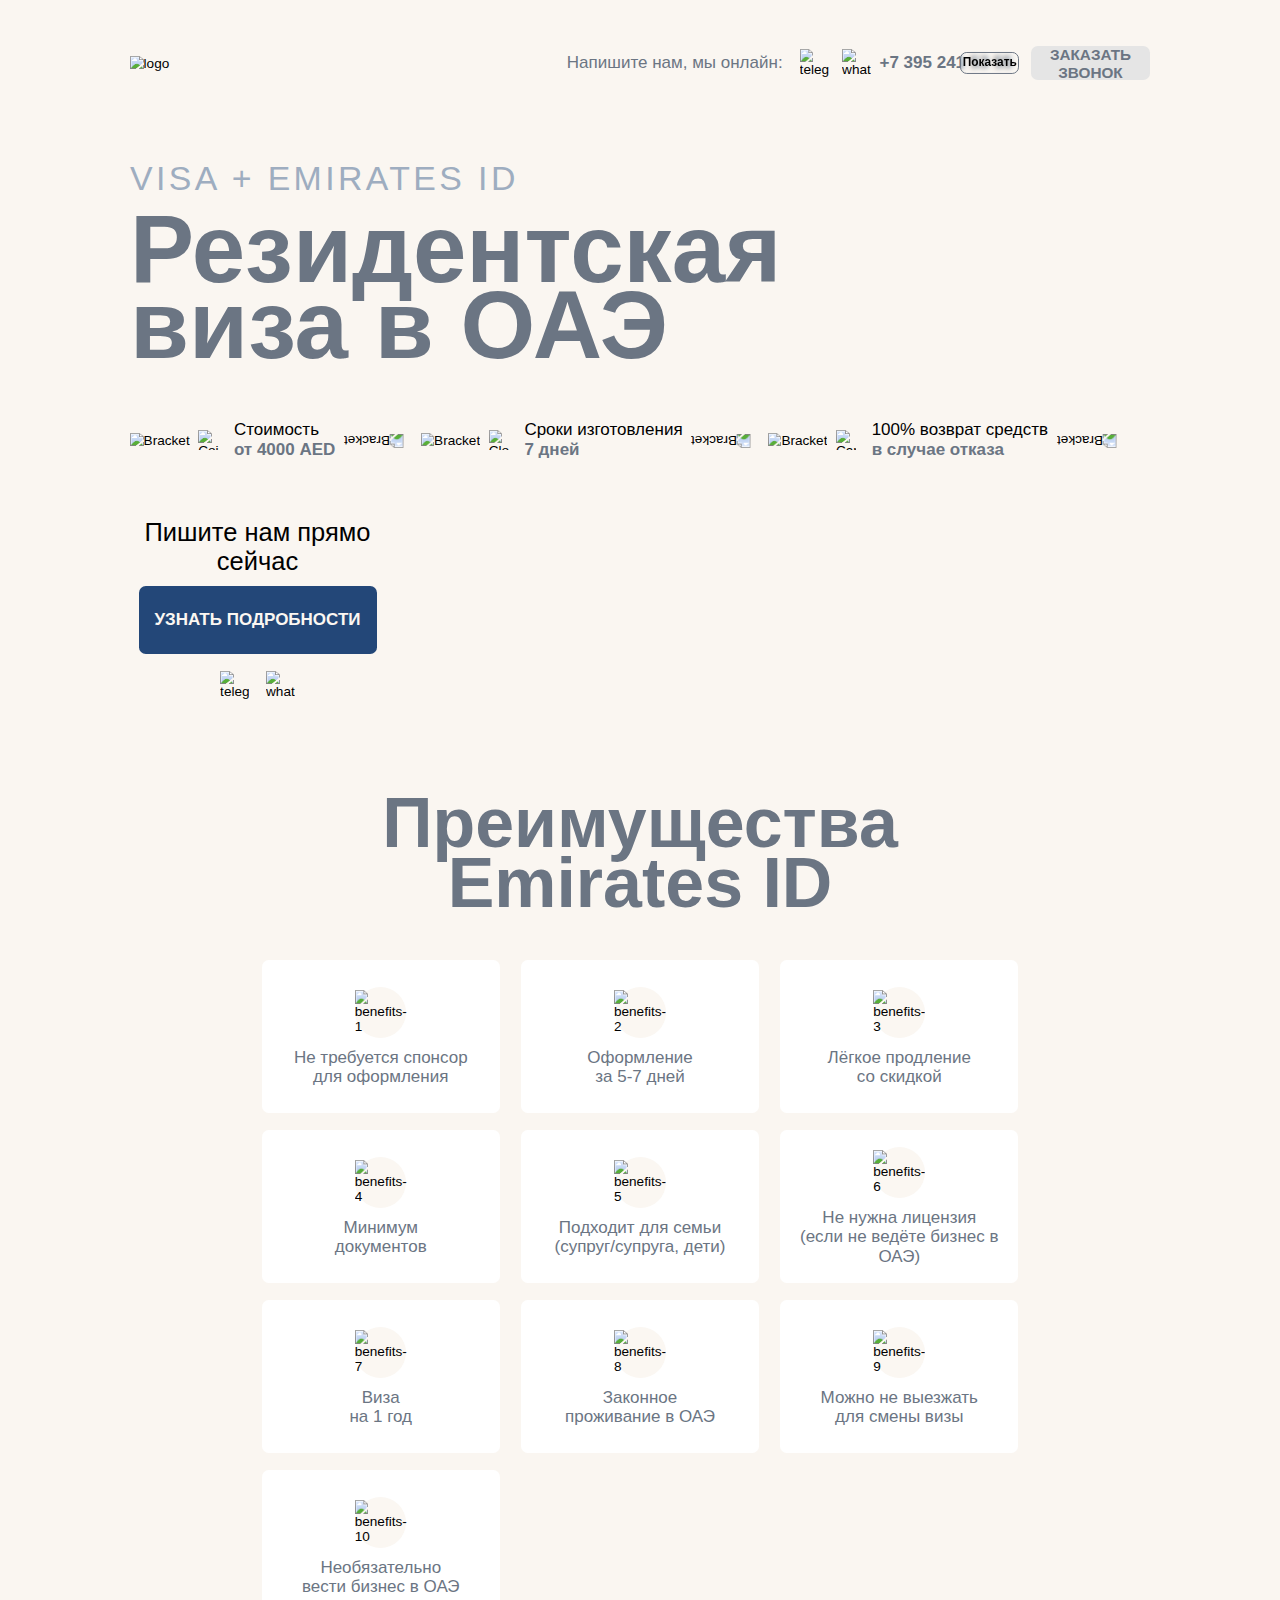
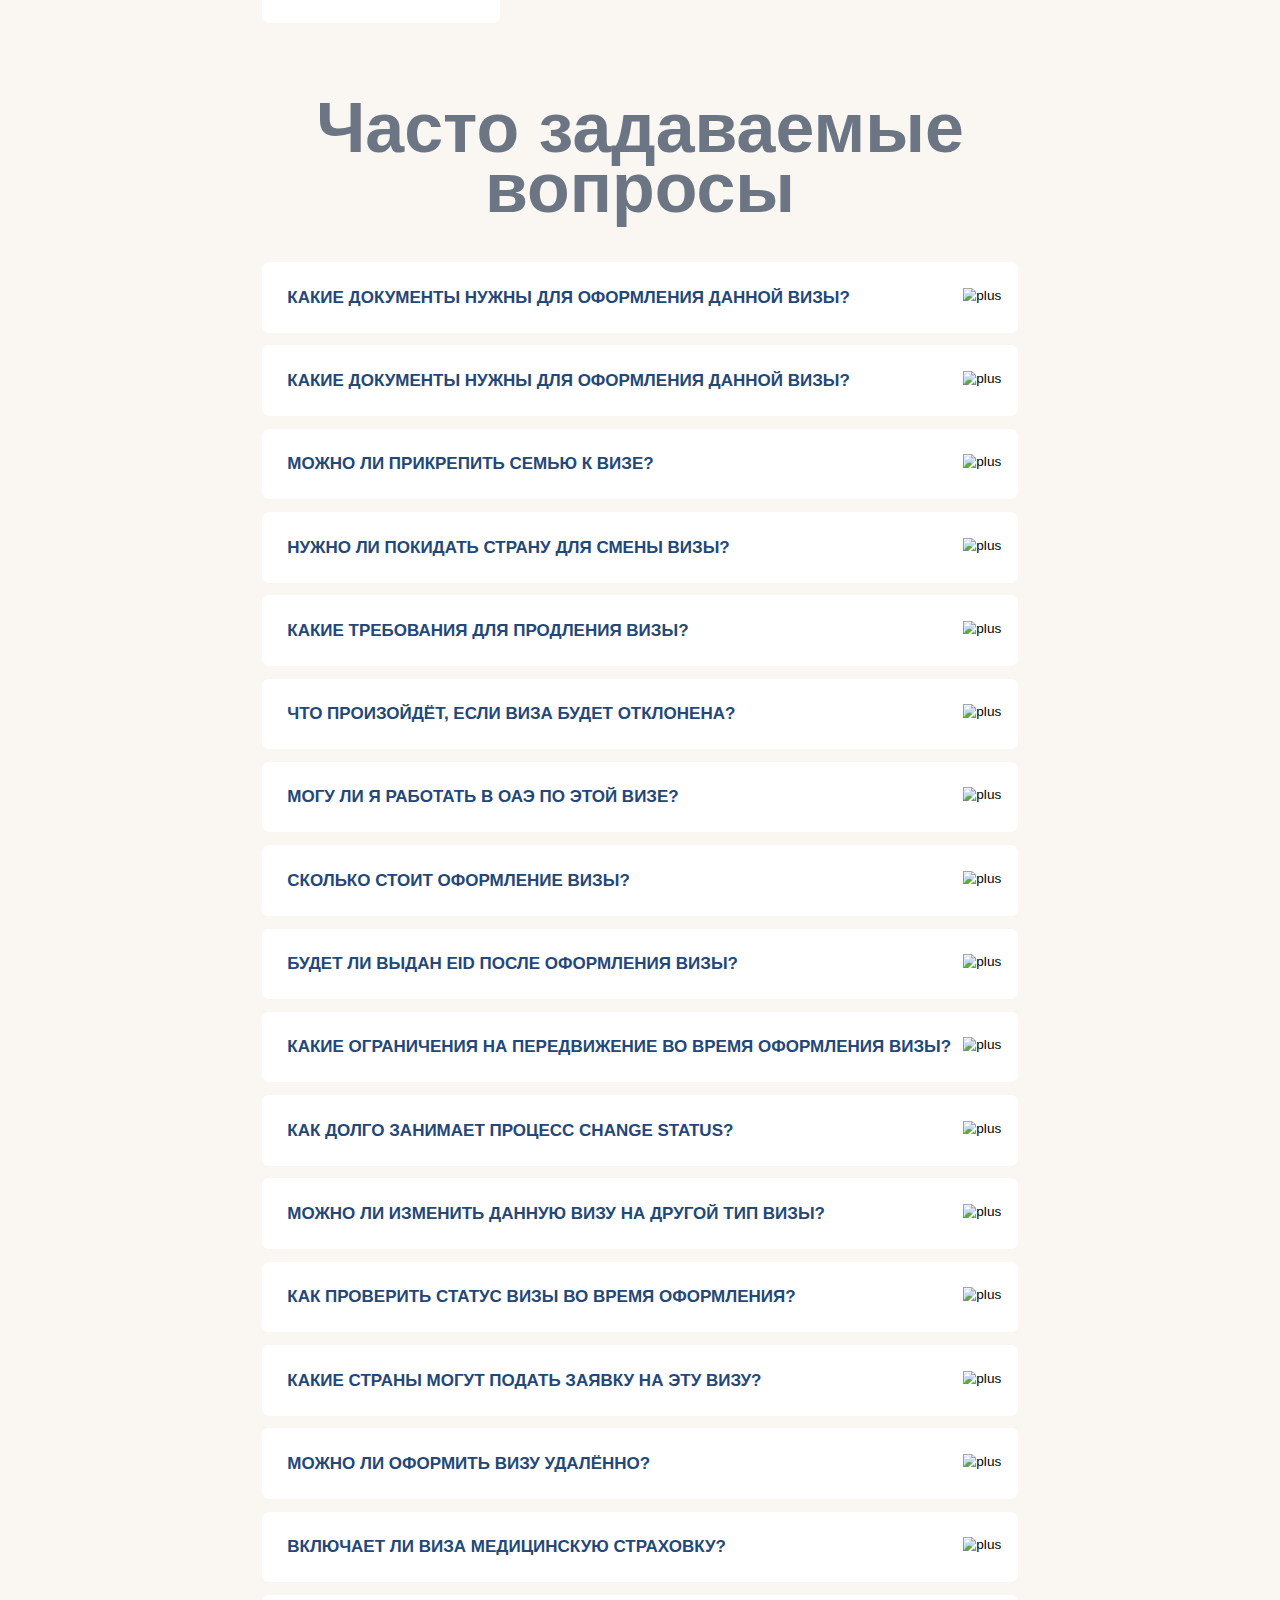
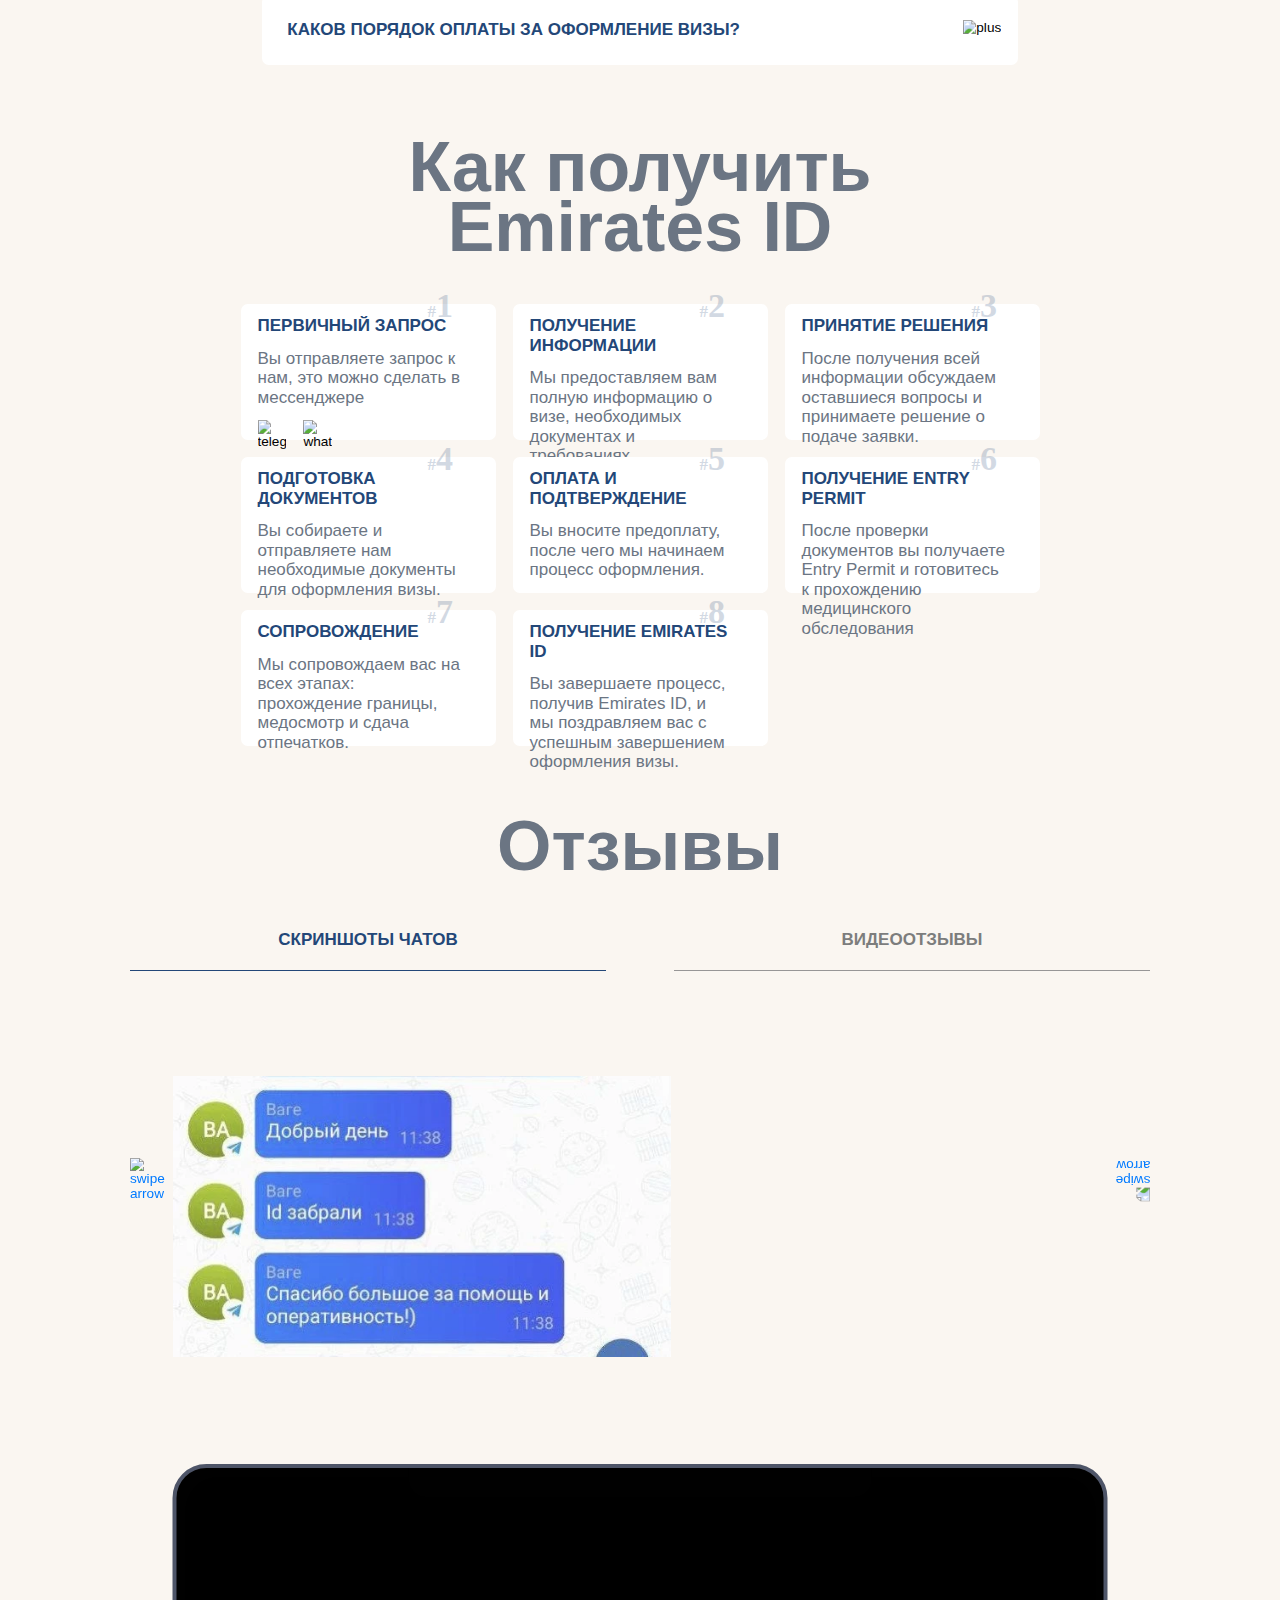
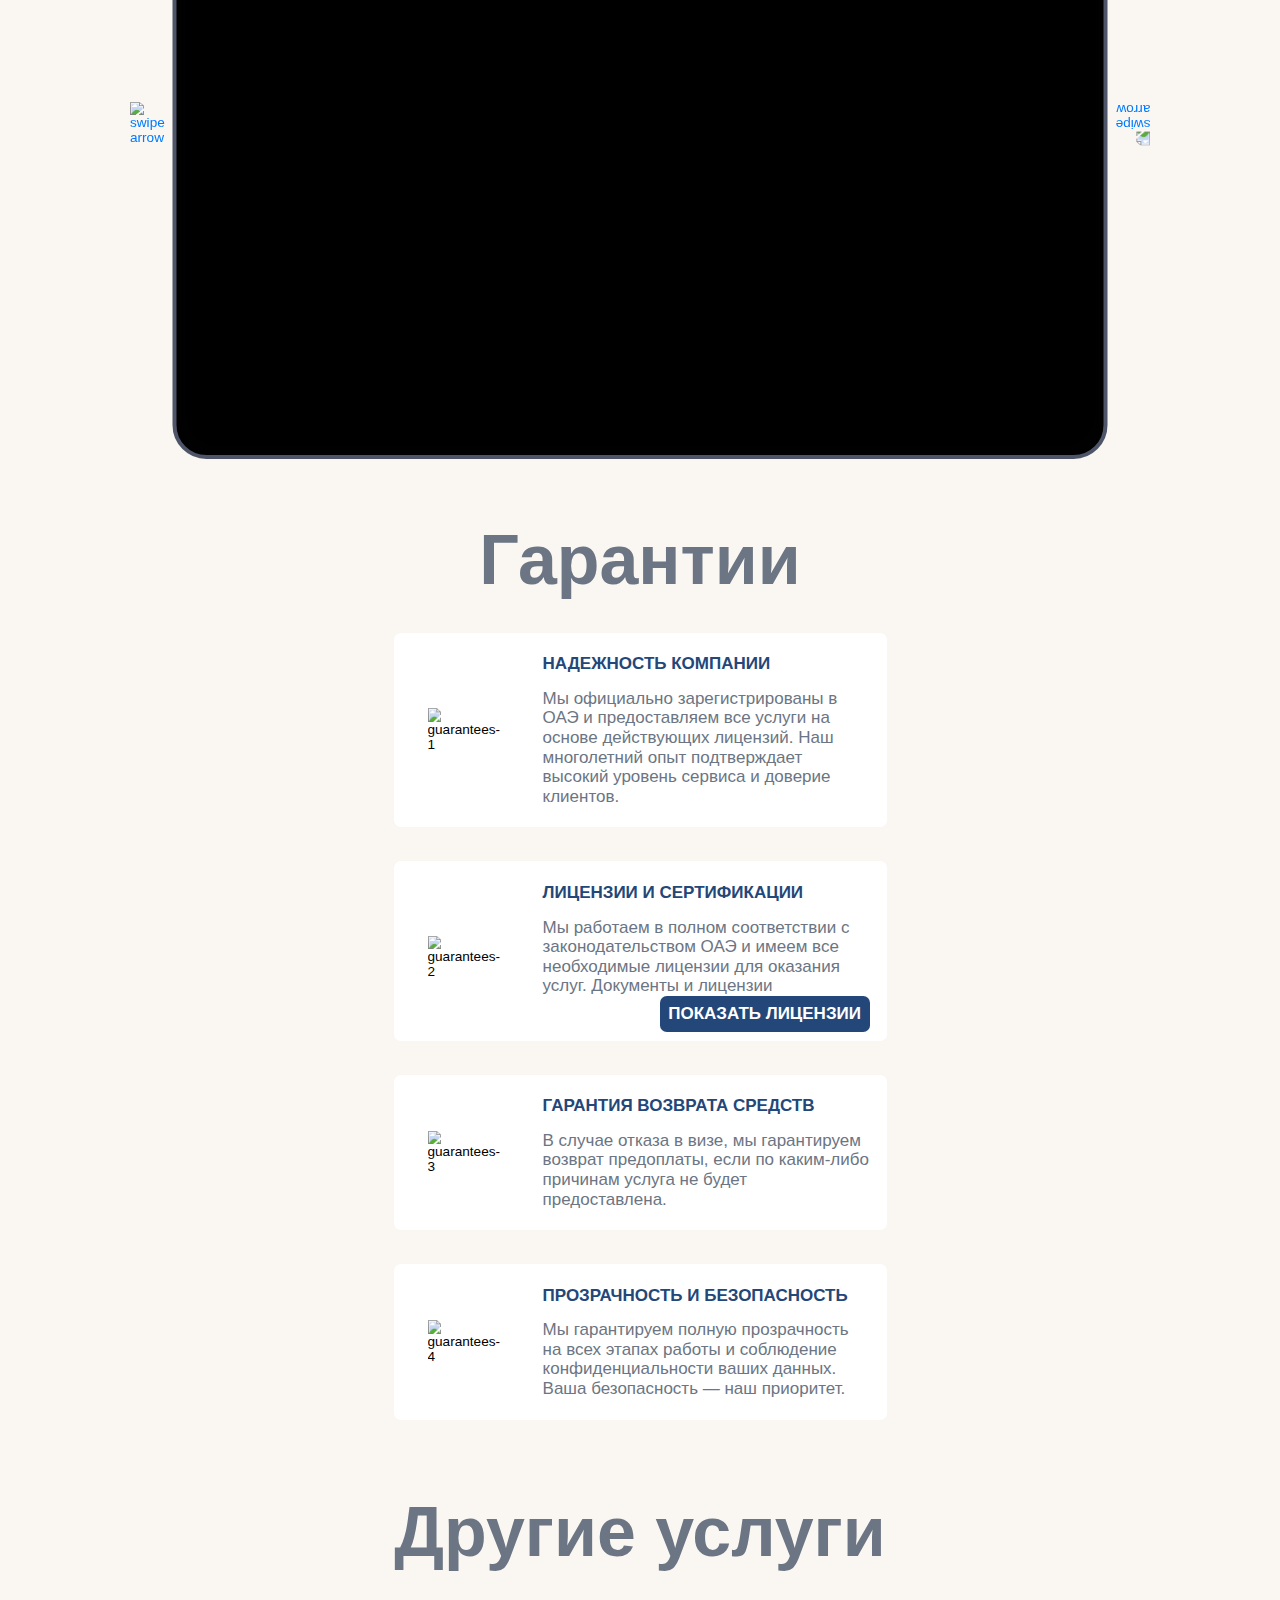
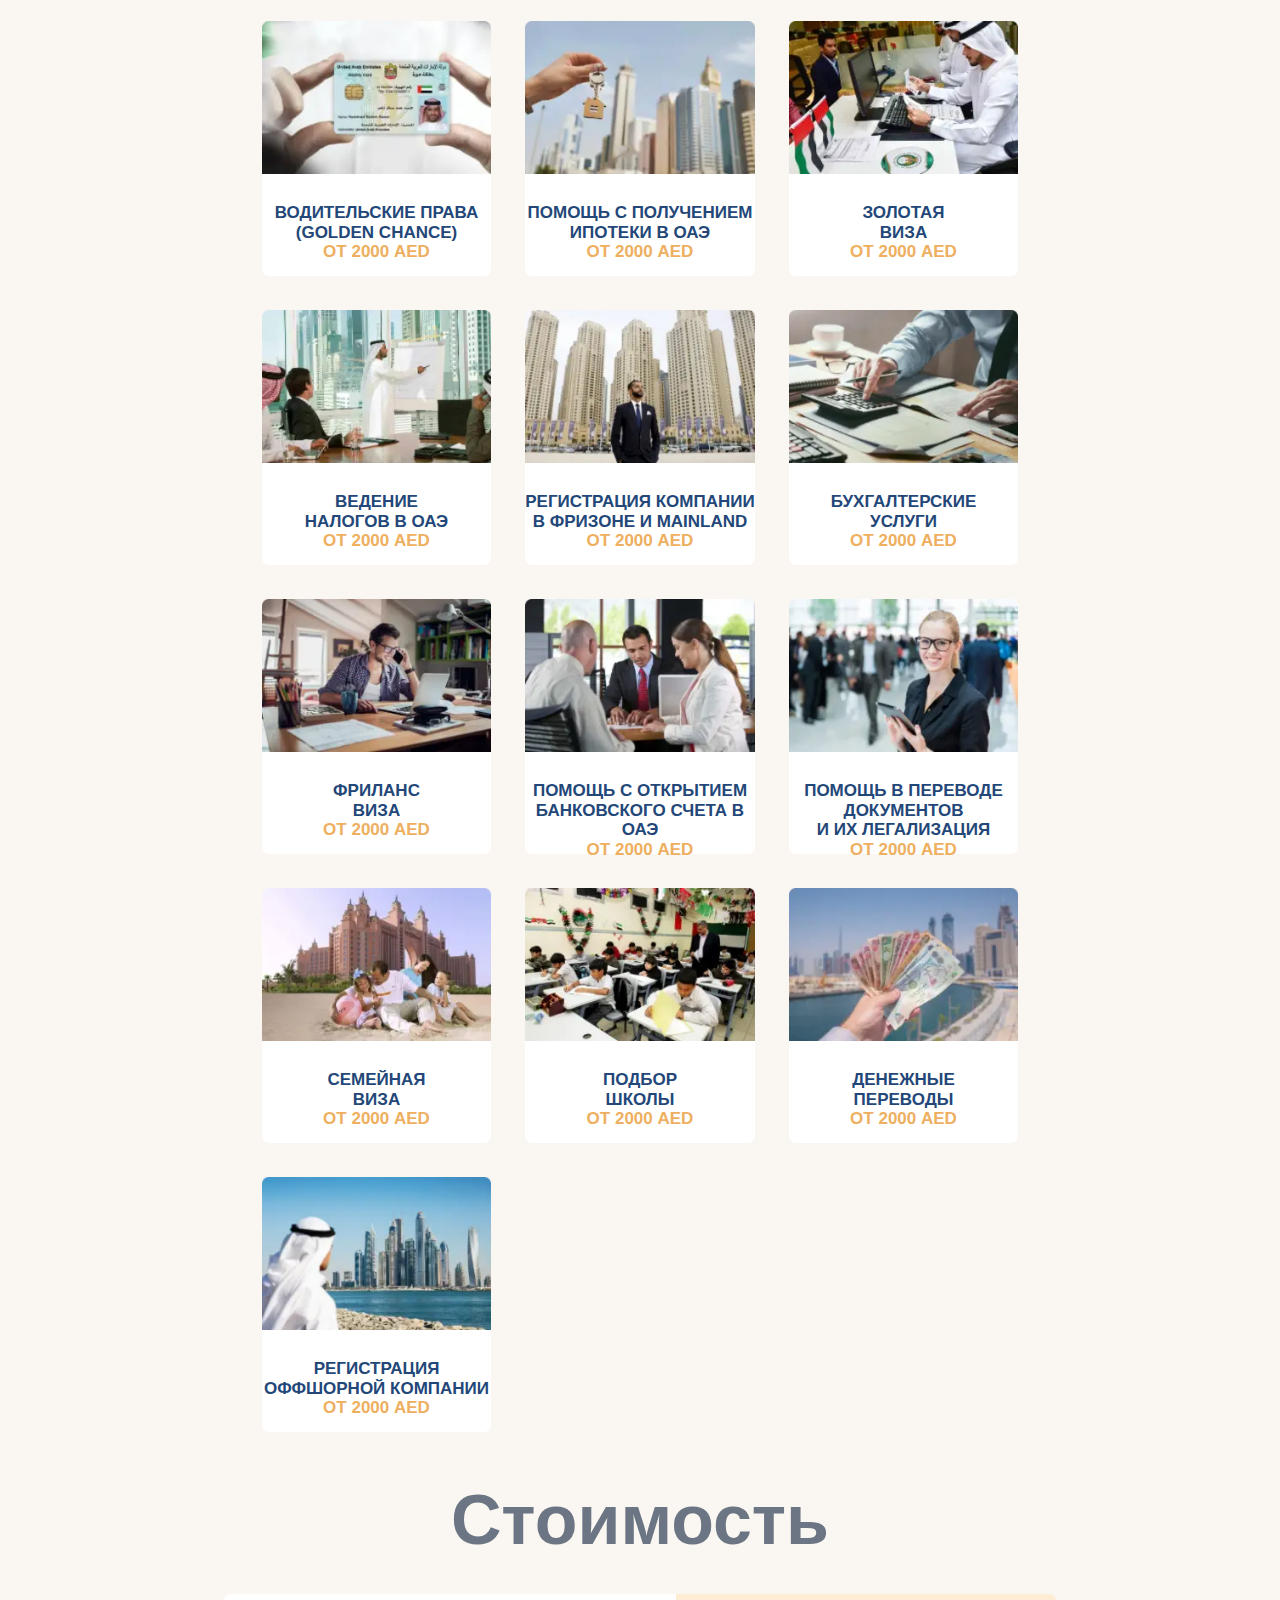
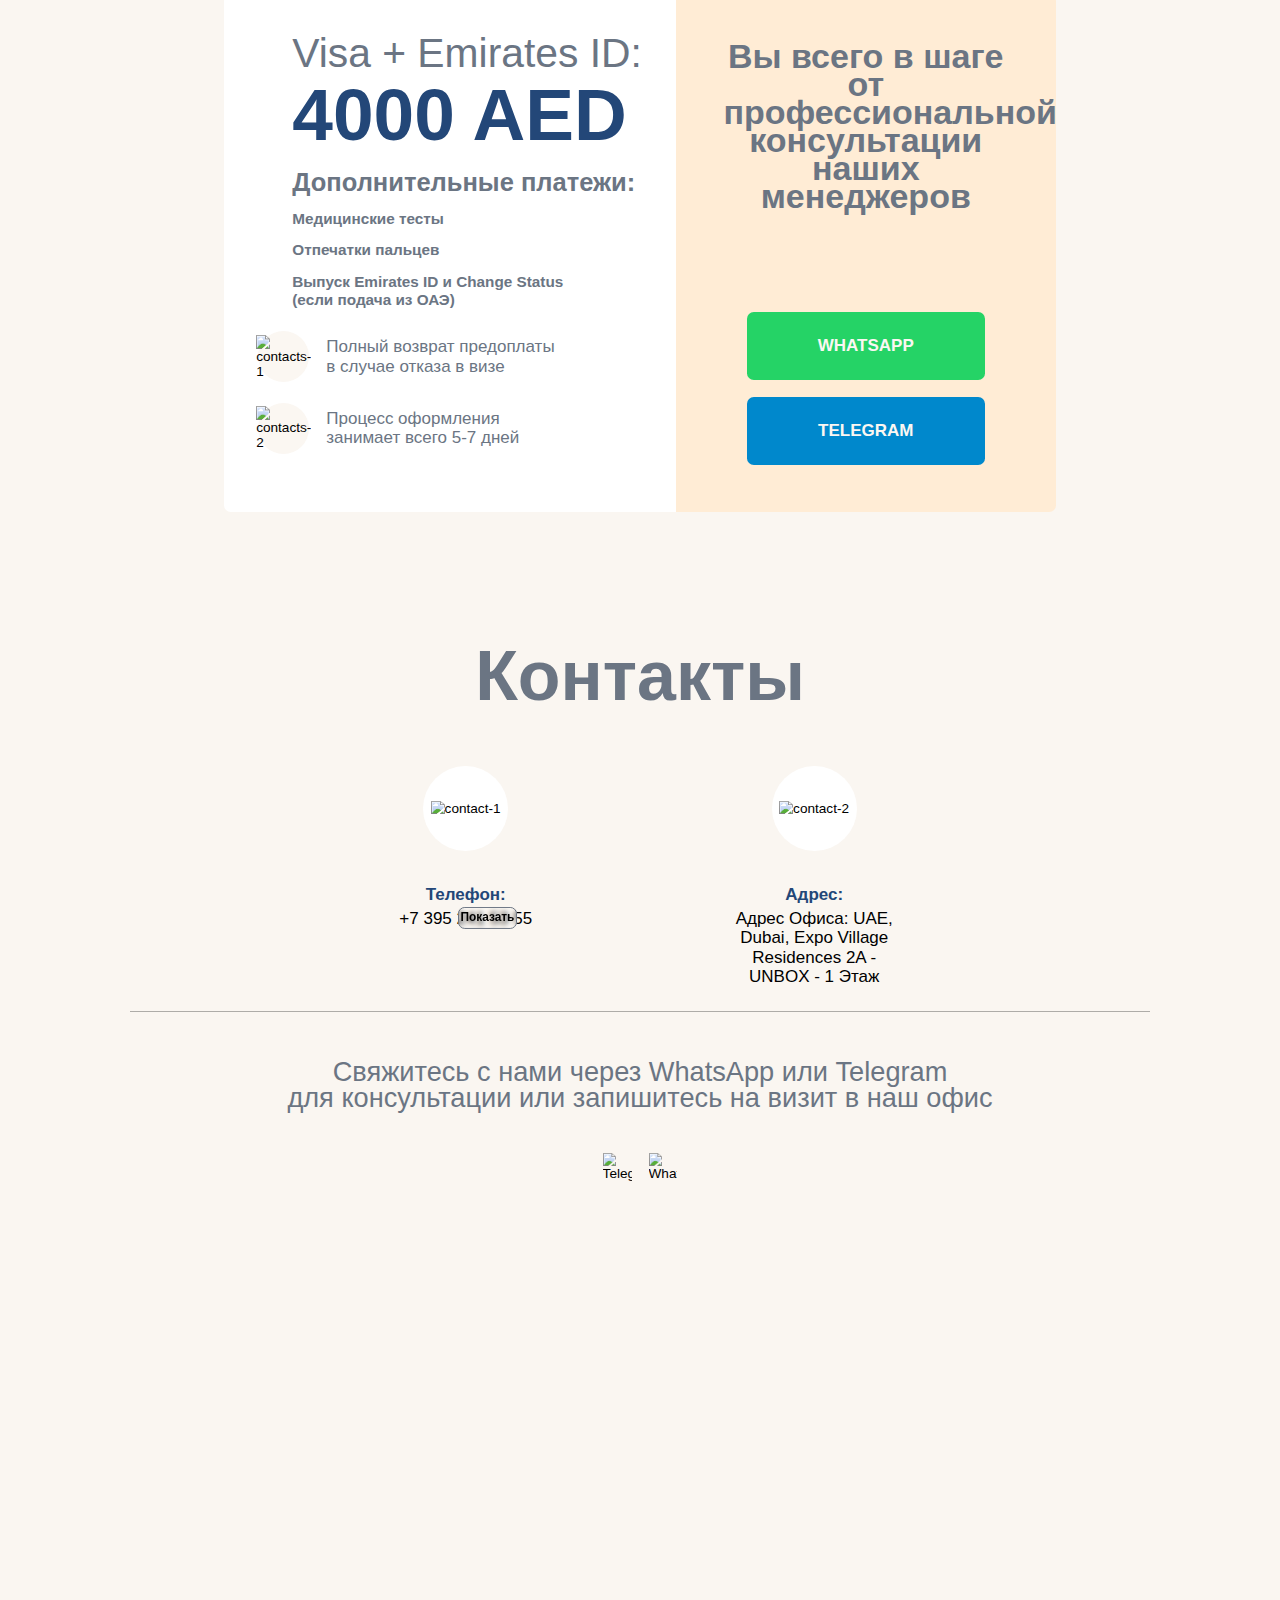
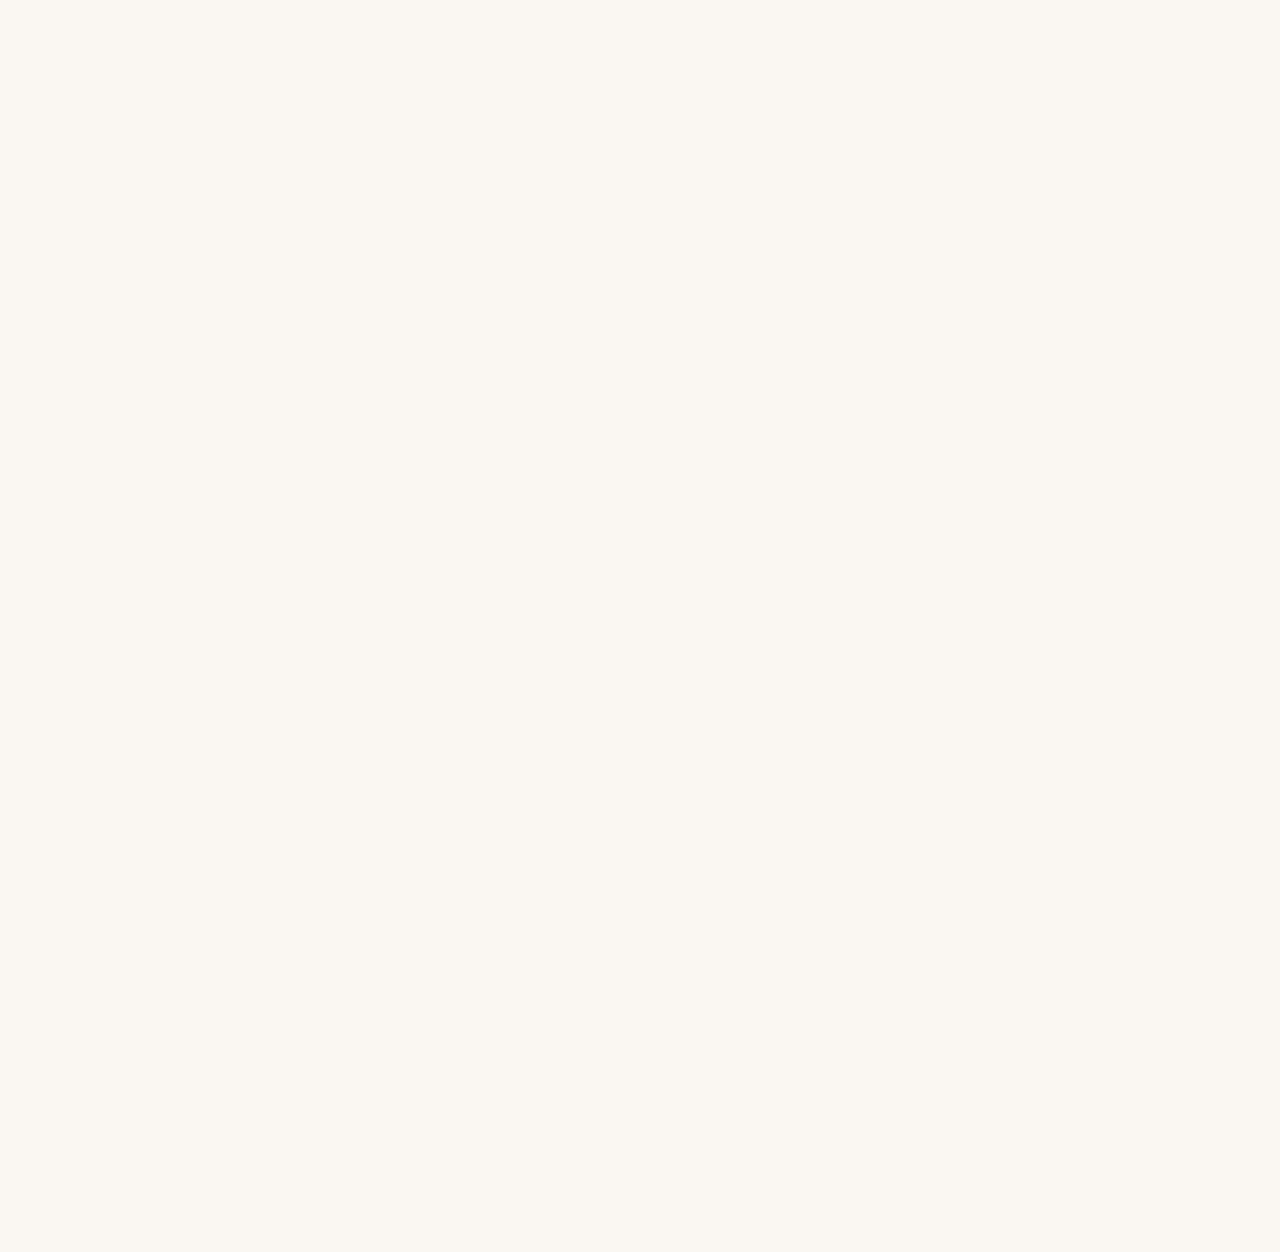
==== commit c9e2c6d5: "feat: fix macbook resolution + fix blur on the macbook" ====
--- a/index.html
+++ b/index.html
@@ -9,9 +9,17 @@
     <meta name="viewport" content="width=device-width, initial-scale=1.0">
     <meta name="description" content="Сайт релокации в арабские эмираты (ОАЭ)">
 
-    <link rel="stylesheet" href="assets/css/base-and-block.06ca8a0c.css">
-    <link rel="stylesheet" href="assets/css/index.4681191e.css">
+    <link rel="stylesheet" href="assets/css/base-and-block.e2dfca56.css">
+    <link rel="stylesheet" href="assets/css/index.6897fd81.css">
     <title>Relocant</title>
+
+    <style>
+        @media only screen and (min-width: 1240px) and (max-width: 1480px) {
+            body {
+                zoom: 0.85;
+            }
+        }
+    </style>
 </head>
 <body>
 
--- a/assets/css/base-and-block.e2dfca56.css
+++ b/assets/css/base-and-block.e2dfca56.css
@@ -0,0 +1,301 @@
+:root {
+  --bg-main: #faf6f1;
+  --bg-box: #ffffff;
+  --text-title: #234778;
+  --text-main: #6B7583;
+  --text-second: #45484B;
+  --text-active: #EEAF60;
+  --btnColor-default_bg: #234778;
+  --btnColor-default_text: #ffffff;
+  --btnColor-hover_bg: #234778;
+  --btnColor-hover_text: #ffffff;
+  --btnColor-focus_bg: #234778;
+  --btnColor-focus_text: #ffffff;
+  --btnBorder-focus_border: #000000;
+  --index-elem-1: 1;
+  --index-elem-2: 2;
+  --index-elem-3: 3;
+  --index-mask: 4;
+  --index-sidebar: 5;
+  --index-modal: 6;
+  --index-topmost: 7;
+}
+
+@font-face {
+  font-family: "Bebas Neue Pro";
+  src: url(../fonts/BebasNeuePro-Regular.7f2a3520.eot);
+  src: url(../fonts/BebasNeuePro-Regular.7f2a3520.eot?#iefix) format("embedded-opentype"), url(../fonts/BebasNeuePro-Regular.a8c263f3.woff) format("woff"), url(../fonts/BebasNeuePro-Regular.b6da36ec.woff2) format("woff2"), url(../fonts/BebasNeuePro-Regular.23990c6f.ttf) format("truetype");
+  font-weight: 400;
+  font-style: normal;
+  font-display: swap;
+}
+@font-face {
+  font-family: "Bebas Neue Pro";
+  src: url(../fonts/BebasNeuePro-SemiExpXBold.cf5132a9.eot);
+  src: url(../fonts/BebasNeuePro-SemiExpXBold.cf5132a9.eot?#iefix) format("embedded-opentype"), url(../fonts/BebasNeuePro-SemiExpXBold.c4047170.woff) format("woff"), url(../fonts/BebasNeuePro-SemiExpXBold.54f622ea.woff2) format("woff2"), url(../fonts/BebasNeuePro-SemiExpXBold.6ab86fb9.ttf) format("truetype");
+  font-weight: 800;
+  font-style: normal;
+  font-display: swap;
+}
+@font-face {
+  font-family: "Bebas Neue Pro";
+  src: url(../fonts/BebasNeuePro-Bold.87acc6c8.eot);
+  src: url(../fonts/BebasNeuePro-Bold.87acc6c8.eot?#iefix) format("embedded-opentype"), url(../fonts/BebasNeuePro-Bold.24fb5d24.woff) format("woff"), url(../fonts/BebasNeuePro-Bold.15072117.woff2) format("woff2"), url(../fonts/BebasNeuePro-Bold.0f65175b.ttf) format("truetype");
+  font-weight: 700;
+  font-style: normal;
+  font-display: swap;
+}
+@font-face {
+  font-family: "Bebas Neue Pro Num";
+  src: url(../fonts/BebasNeueProExpandedExtraBoldIt.ac970cfa.eot);
+  src: url(../fonts/BebasNeueProExpandedExtraBoldIt.ac970cfa.eot?#iefix) format("embedded-opentype"), url(../fonts/BebasNeueProExpandedExtraBoldIt.4a4494aa.woff) format("woff"), url(../fonts/BebasNeueProExpandedExtraBoldIt.2a649b3a.woff2) format("woff2"), url(../fonts/BebasNeueProExpandedExtraBoldIt.a4577fdd.ttf) format("truetype");
+  font-weight: 800;
+  font-style: normal;
+  font-display: swap;
+}
+.header {
+  padding: clamp(1.25rem, 0.536rem + 3.57vw, 3.75rem) 0;
+}
+.header__wrapper {
+  display: flex;
+  justify-content: space-between;
+  align-items: center;
+}
+.header__logo img {
+  display: block;
+  width: 100px;
+  cursor: pointer;
+}
+.header__content {
+  display: flex;
+  flex-direction: row-reverse;
+  align-items: center;
+  gap: 4px;
+}
+.header__content-text {
+  margin: 0 10px 0 0;
+  display: none;
+  color: var(--text-main);
+  font-size: 20px;
+  font-weight: 400;
+  line-height: 24px;
+}
+.header__content-socials {
+  display: flex;
+  align-items: center;
+  justify-content: space-between;
+  gap: 10px;
+}
+.header__content-socials img {
+  width: 20px;
+  height: 20px;
+  cursor: pointer;
+}
+.header__content-number {
+  position: relative;
+  margin: 0 8px 0 0;
+}
+.header__content-number p {
+  color: var(--text-main);
+  font-size: 20px;
+  font-weight: 700;
+  line-height: 23px;
+}
+.header__content-number button {
+  position: absolute;
+  right: -8px;
+  top: 50%;
+  transform: translateY(-50%);
+  width: 69px;
+  height: 26px;
+  border: 1px solid var(--text-main);
+  border-radius: 8px;
+  -webkit-backdrop-filter: blur(3px);
+  backdrop-filter: blur(3px);
+  background: rgba(255, 255, 255, 0.1);
+  color: #000000;
+  font-size: 14px;
+  font-weight: 700;
+  line-height: 16px;
+  text-align: center;
+  cursor: pointer;
+  transition: 0.5s;
+}
+.header__content-number button:hover {
+  background: rgba(165, 161, 161, 0.3);
+}
+.header__content-btn {
+  display: none;
+  width: 140px;
+  height: 40px;
+  border-radius: 8px;
+  background: #e5e5e5;
+  border: none;
+  color: var(--text-main);
+  font-size: 18px;
+  font-weight: 700;
+  line-height: 21px;
+  text-align: center;
+  text-transform: uppercase;
+  cursor: pointer;
+  transition: 0.5s;
+}
+.header__content-btn:hover {
+  background: #c7c7c7;
+  color: #494c51;
+}
+
+@media (min-width: 768px) {
+  .header__logo img {
+    width: 135px;
+  }
+  .header__content {
+    flex-direction: row;
+    gap: 10px;
+  }
+  .header__content-text {
+    display: block;
+  }
+  .header__content-socials {
+    gap: 16px;
+  }
+  .header__content-socials img {
+    width: 34px;
+    height: 34px;
+  }
+  .header__content-number {
+    margin: 0 12px 0 0;
+  }
+  .header__content-btn {
+    display: block;
+  }
+}
+.footer {
+  padding: 28px;
+  background: var(--text-title);
+  position: fixed;
+  bottom: 0;
+  left: 0;
+  right: 0;
+  z-index: var(--index-elem-3);
+}
+.footer__wrapper {
+  display: flex;
+  justify-content: center;
+  align-items: center;
+  gap: 20px;
+}
+.footer__content-socials {
+  display: flex;
+  align-items: center;
+  justify-content: space-between;
+  gap: 10px;
+}
+.footer__content-socials img {
+  width: 34px;
+  height: 34px;
+  cursor: pointer;
+}
+.footer__content-number {
+  position: relative;
+  margin: 0 8px 0 0;
+}
+.footer__content-number p {
+  color: #ffffff;
+  font-size: 30px;
+  font-weight: 700;
+  line-height: 34px;
+}
+.footer__content-number button {
+  position: absolute;
+  right: -13px;
+  top: 50%;
+  transform: translateY(-50%);
+  width: 104px;
+  height: 40px;
+  border: 1px solid var(--text-main);
+  border-radius: 12px;
+  -webkit-backdrop-filter: blur(3px);
+  backdrop-filter: blur(3px);
+  background: rgba(255, 255, 255, 0.1);
+  color: #000000;
+  font-size: 21px;
+  font-weight: 700;
+  line-height: 24px;
+  text-align: center;
+  cursor: pointer;
+}
+
+@media (min-width: 768px) {
+  .footer {
+    display: none;
+  }
+}
+* {
+  padding: 0;
+  margin: 0;
+  box-sizing: border-box;
+  font-family: "Bebas Neue Pro", sans-serif;
+}
+
+body {
+  position: relative;
+  background-color: var(--bg-main);
+}
+
+li {
+  list-style-type: none;
+}
+
+a {
+  text-decoration: none;
+  color: #000000;
+}
+
+.container {
+  max-width: 320px;
+  padding: 0 20px;
+  margin: 0 auto;
+}
+
+@media (min-width: 768px) {
+  .container {
+    max-width: 1240px;
+  }
+}
+@media (min-width: 1440px) {
+  .bg-2 {
+    position: absolute;
+    top: 0;
+    bottom: 0;
+    left: 0;
+    right: 0;
+    background: url(../img/bg-2.209cf480.webp);
+    background-repeat: no-repeat;
+    background-position: right 3390px;
+    z-index: -1;
+  }
+  .bg-3 {
+    position: absolute;
+    top: 0;
+    bottom: 0;
+    left: 0;
+    right: 0;
+    background: url(../img/bg-3.c59078a2.webp);
+    background-repeat: no-repeat;
+    background-position: center 6650px;
+    z-index: -1;
+  }
+  .bg-4 {
+    position: absolute;
+    top: 0;
+    bottom: 0;
+    left: 0;
+    right: 0;
+    background: url(../img/bg-4.ad624e89.webp);
+    background-repeat: no-repeat;
+    background-position: left calc(100% - 0px);
+    z-index: -1;
+    background-size: contain;
+  }
+}--- a/assets/css/index.6897fd81.css
+++ b/assets/css/index.6897fd81.css
@@ -0,0 +1,2289 @@
+/**
+ * Swiper 11.1.14
+ * Most modern mobile touch slider and framework with hardware accelerated transitions
+ * https://swiperjs.com
+ *
+ * Copyright 2014-2024 Vladimir Kharlampidi
+ *
+ * Released under the MIT License
+ *
+ * Released on: September 12, 2024
+ */
+/* FONT_START */
+@font-face {
+  font-family: "swiper-icons";
+  src: url("data:application/font-woff;charset=utf-8;base64, [base64]//wADZ2x5ZgAAAywAAADMAAAD2MHtryVoZWFkAAABbAAAADAAAAA2E2+eoWhoZWEAAAGcAAAAHwAAACQC9gDzaG10eAAAAigAAAAZAAAArgJkABFsb2NhAAAC0AAAAFoAAABaFQAUGG1heHAAAAG8AAAAHwAAACAAcABAbmFtZQAAA/gAAAE5AAACXvFdBwlwb3N0AAAFNAAAAGIAAACE5s74hXjaY2BkYGAAYpf5Hu/j+W2+MnAzMYDAzaX6QjD6/4//Bxj5GA8AuRwMYGkAPywL13jaY2BkYGA88P8Agx4j+/8fQDYfA1AEBWgDAIB2BOoAeNpjYGRgYNBh4GdgYgABEMnIABJzYNADCQAACWgAsQB42mNgYfzCOIGBlYGB0YcxjYGBwR1Kf2WQZGhhYGBiYGVmgAFGBiQQkOaawtDAoMBQxXjg/wEGPcYDDA4wNUA2CCgwsAAAO4EL6gAAeNpj2M0gyAACqxgGNWBkZ2D4/wMA+xkDdgAAAHjaY2BgYGaAYBkGRgYQiAHyGMF8FgYHIM3DwMHABGQrMOgyWDLEM1T9/w8UBfEMgLzE////P/5//f/V/xv+r4eaAAeMbAxwIUYmIMHEgKYAYjUcsDAwsLKxc3BycfPw8jEQA/[base64]/uznmfPFBNODM2K7MTQ45YEAZqGP81AmGGcF3iPqOop0r1SPTaTbVkfUe4HXj97wYE+yNwWYxwWu4v1ugWHgo3S1XdZEVqWM7ET0cfnLGxWfkgR42o2PvWrDMBSFj/IHLaF0zKjRgdiVMwScNRAoWUoH78Y2icB/yIY09An6AH2Bdu/UB+yxopYshQiEvnvu0dURgDt8QeC8PDw7Fpji3fEA4z/PEJ6YOB5hKh4dj3EvXhxPqH/SKUY3rJ7srZ4FZnh1PMAtPhwP6fl2PMJMPDgeQ4rY8YT6Gzao0eAEA409DuggmTnFnOcSCiEiLMgxCiTI6Cq5DZUd3Qmp10vO0LaLTd2cjN4fOumlc7lUYbSQcZFkutRG7g6JKZKy0RmdLY680CDnEJ+UMkpFFe1RN7nxdVpXrC4aTtnaurOnYercZg2YVmLN/d/gczfEimrE/fs/bOuq29Zmn8tloORaXgZgGa78yO9/cnXm2BpaGvq25Dv9S4E9+5SIc9PqupJKhYFSSl47+Qcr1mYNAAAAeNptw0cKwkAAAMDZJA8Q7OUJvkLsPfZ6zFVERPy8qHh2YER+3i/BP83vIBLLySsoKimrqKqpa2hp6+jq6RsYGhmbmJqZSy0sraxtbO3sHRydnEMU4uR6yx7JJXveP7WrDycAAAAAAAH//wACeNpjYGRgYOABYhkgZgJCZgZNBkYGLQZtIJsFLMYAAAw3ALgAeNolizEKgDAQBCchRbC2sFER0YD6qVQiBCv/H9ezGI6Z5XBAw8CBK/m5iQQVauVbXLnOrMZv2oLdKFa8Pjuru2hJzGabmOSLzNMzvutpB3N42mNgZGBg4GKQYzBhYMxJLMlj4GBgAYow/P/PAJJhLM6sSoWKfWCAAwDAjgbRAAB42mNgYGBkAIIbCZo5IPrmUn0hGA0AO8EFTQAA");
+  font-weight: 400;
+  font-style: normal;
+}
+/* FONT_END */
+:root {
+  --swiper-theme-color: #007aff;
+  /*
+  --swiper-preloader-color: var(--swiper-theme-color);
+  --swiper-wrapper-transition-timing-function: initial;
+  */
+}
+
+:host {
+  position: relative;
+  display: block;
+  margin-left: auto;
+  margin-right: auto;
+  z-index: 1;
+}
+
+.swiper {
+  margin-left: auto;
+  margin-right: auto;
+  position: relative;
+  overflow: hidden;
+  list-style: none;
+  padding: 0;
+  /* Fix of Webkit flickering */
+  z-index: 1;
+  display: block;
+}
+
+.swiper-vertical > .swiper-wrapper {
+  flex-direction: column;
+}
+
+.swiper-wrapper {
+  position: relative;
+  width: 100%;
+  height: 100%;
+  z-index: 1;
+  display: flex;
+  transition-property: transform;
+  transition-timing-function: var(--swiper-wrapper-transition-timing-function, initial);
+  box-sizing: content-box;
+}
+
+.swiper-android .swiper-slide,
+.swiper-ios .swiper-slide,
+.swiper-wrapper {
+  transform: translate3d(0px, 0, 0);
+}
+
+.swiper-horizontal {
+  touch-action: pan-y;
+}
+
+.swiper-vertical {
+  touch-action: pan-x;
+}
+
+.swiper-slide {
+  flex-shrink: 0;
+  width: 100%;
+  height: 100%;
+  position: relative;
+  transition-property: transform;
+  display: block;
+}
+
+.swiper-slide-invisible-blank {
+  visibility: hidden;
+}
+
+/* Auto Height */
+.swiper-autoheight,
+.swiper-autoheight .swiper-slide {
+  height: auto;
+}
+
+.swiper-autoheight .swiper-wrapper {
+  align-items: flex-start;
+  transition-property: transform, height;
+}
+
+.swiper-backface-hidden .swiper-slide {
+  transform: translateZ(0);
+  -webkit-backface-visibility: hidden;
+  backface-visibility: hidden;
+}
+
+/* 3D Effects */
+.swiper-3d.swiper-css-mode .swiper-wrapper {
+  perspective: 1200px;
+}
+
+.swiper-3d .swiper-wrapper {
+  transform-style: preserve-3d;
+}
+
+.swiper-3d {
+  perspective: 1200px;
+}
+
+.swiper-3d .swiper-slide,
+.swiper-3d .swiper-cube-shadow {
+  transform-style: preserve-3d;
+}
+
+/* CSS Mode */
+.swiper-css-mode > .swiper-wrapper {
+  overflow: auto;
+  scrollbar-width: none;
+  /* For Firefox */
+  -ms-overflow-style: none;
+  /* For Internet Explorer and Edge */
+}
+
+.swiper-css-mode > .swiper-wrapper::-webkit-scrollbar {
+  display: none;
+}
+
+.swiper-css-mode > .swiper-wrapper > .swiper-slide {
+  scroll-snap-align: start start;
+}
+
+.swiper-css-mode.swiper-horizontal > .swiper-wrapper {
+  scroll-snap-type: x mandatory;
+}
+
+.swiper-css-mode.swiper-vertical > .swiper-wrapper {
+  scroll-snap-type: y mandatory;
+}
+
+.swiper-css-mode.swiper-free-mode > .swiper-wrapper {
+  scroll-snap-type: none;
+}
+
+.swiper-css-mode.swiper-free-mode > .swiper-wrapper > .swiper-slide {
+  scroll-snap-align: none;
+}
+
+.swiper-css-mode.swiper-centered > .swiper-wrapper::before {
+  content: "";
+  flex-shrink: 0;
+  order: 9999;
+}
+
+.swiper-css-mode.swiper-centered > .swiper-wrapper > .swiper-slide {
+  scroll-snap-align: center center;
+  scroll-snap-stop: always;
+}
+
+.swiper-css-mode.swiper-centered.swiper-horizontal > .swiper-wrapper > .swiper-slide:first-child {
+  margin-inline-start: var(--swiper-centered-offset-before);
+}
+
+.swiper-css-mode.swiper-centered.swiper-horizontal > .swiper-wrapper::before {
+  height: 100%;
+  min-height: 1px;
+  width: var(--swiper-centered-offset-after);
+}
+
+.swiper-css-mode.swiper-centered.swiper-vertical > .swiper-wrapper > .swiper-slide:first-child {
+  margin-block-start: var(--swiper-centered-offset-before);
+}
+
+.swiper-css-mode.swiper-centered.swiper-vertical > .swiper-wrapper::before {
+  width: 100%;
+  min-width: 1px;
+  height: var(--swiper-centered-offset-after);
+}
+
+/* Slide styles start */
+/* 3D Shadows */
+.swiper-3d .swiper-slide-shadow,
+.swiper-3d .swiper-slide-shadow-left,
+.swiper-3d .swiper-slide-shadow-right,
+.swiper-3d .swiper-slide-shadow-top,
+.swiper-3d .swiper-slide-shadow-bottom,
+.swiper-3d .swiper-slide-shadow,
+.swiper-3d .swiper-slide-shadow-left,
+.swiper-3d .swiper-slide-shadow-right,
+.swiper-3d .swiper-slide-shadow-top,
+.swiper-3d .swiper-slide-shadow-bottom {
+  position: absolute;
+  left: 0;
+  top: 0;
+  width: 100%;
+  height: 100%;
+  pointer-events: none;
+  z-index: 10;
+}
+
+.swiper-3d .swiper-slide-shadow {
+  background: rgba(0, 0, 0, 0.15);
+}
+
+.swiper-3d .swiper-slide-shadow-left {
+  background-image: linear-gradient(to left, rgba(0, 0, 0, 0.5), rgba(0, 0, 0, 0));
+}
+
+.swiper-3d .swiper-slide-shadow-right {
+  background-image: linear-gradient(to right, rgba(0, 0, 0, 0.5), rgba(0, 0, 0, 0));
+}
+
+.swiper-3d .swiper-slide-shadow-top {
+  background-image: linear-gradient(to top, rgba(0, 0, 0, 0.5), rgba(0, 0, 0, 0));
+}
+
+.swiper-3d .swiper-slide-shadow-bottom {
+  background-image: linear-gradient(to bottom, rgba(0, 0, 0, 0.5), rgba(0, 0, 0, 0));
+}
+
+.swiper-lazy-preloader {
+  width: 42px;
+  height: 42px;
+  position: absolute;
+  left: 50%;
+  top: 50%;
+  margin-left: -21px;
+  margin-top: -21px;
+  z-index: 10;
+  transform-origin: 50%;
+  box-sizing: border-box;
+  border: 4px solid var(--swiper-preloader-color, var(--swiper-theme-color));
+  border-radius: 50%;
+  border-top-color: transparent;
+}
+
+.swiper:not(.swiper-watch-progress) .swiper-lazy-preloader,
+.swiper-watch-progress .swiper-slide-visible .swiper-lazy-preloader {
+  animation: swiper-preloader-spin 1s infinite linear;
+}
+
+.swiper-lazy-preloader-white {
+  --swiper-preloader-color: #fff;
+}
+
+.swiper-lazy-preloader-black {
+  --swiper-preloader-color: #000;
+}
+
+@keyframes swiper-preloader-spin {
+  0% {
+    transform: rotate(0deg);
+  }
+  100% {
+    transform: rotate(360deg);
+  }
+}
+/* Slide styles end */
+:root {
+  /*
+  --swiper-pagination-color: var(--swiper-theme-color);
+  --swiper-pagination-left: auto;
+  --swiper-pagination-right: 8px;
+  --swiper-pagination-bottom: 8px;
+  --swiper-pagination-top: auto;
+  --swiper-pagination-fraction-color: inherit;
+  --swiper-pagination-progressbar-bg-color: rgba(0,0,0,0.25);
+  --swiper-pagination-progressbar-size: 4px;
+  --swiper-pagination-bullet-size: 8px;
+  --swiper-pagination-bullet-width: 8px;
+  --swiper-pagination-bullet-height: 8px;
+  --swiper-pagination-bullet-border-radius: 50%;
+  --swiper-pagination-bullet-inactive-color: #000;
+  --swiper-pagination-bullet-inactive-opacity: 0.2;
+  --swiper-pagination-bullet-opacity: 1;
+  --swiper-pagination-bullet-horizontal-gap: 4px;
+  --swiper-pagination-bullet-vertical-gap: 6px;
+  */
+}
+
+.swiper-pagination {
+  position: absolute;
+  text-align: center;
+  transition: 300ms opacity;
+  transform: translate3d(0, 0, 0);
+  z-index: 10;
+}
+
+.swiper-pagination.swiper-pagination-hidden {
+  opacity: 0;
+}
+
+.swiper-pagination-disabled > .swiper-pagination,
+.swiper-pagination.swiper-pagination-disabled {
+  display: none !important;
+}
+
+/* Common Styles */
+.swiper-pagination-fraction,
+.swiper-pagination-custom,
+.swiper-horizontal > .swiper-pagination-bullets,
+.swiper-pagination-bullets.swiper-pagination-horizontal {
+  bottom: var(--swiper-pagination-bottom, 8px);
+  top: var(--swiper-pagination-top, auto);
+  left: 0;
+  width: 100%;
+}
+
+/* Bullets */
+.swiper-pagination-bullets-dynamic {
+  overflow: hidden;
+  font-size: 0;
+}
+
+.swiper-pagination-bullets-dynamic .swiper-pagination-bullet {
+  transform: scale(0.33);
+  position: relative;
+}
+
+.swiper-pagination-bullets-dynamic .swiper-pagination-bullet-active {
+  transform: scale(1);
+}
+
+.swiper-pagination-bullets-dynamic .swiper-pagination-bullet-active-main {
+  transform: scale(1);
+}
+
+.swiper-pagination-bullets-dynamic .swiper-pagination-bullet-active-prev {
+  transform: scale(0.66);
+}
+
+.swiper-pagination-bullets-dynamic .swiper-pagination-bullet-active-prev-prev {
+  transform: scale(0.33);
+}
+
+.swiper-pagination-bullets-dynamic .swiper-pagination-bullet-active-next {
+  transform: scale(0.66);
+}
+
+.swiper-pagination-bullets-dynamic .swiper-pagination-bullet-active-next-next {
+  transform: scale(0.33);
+}
+
+.swiper-pagination-bullet {
+  width: var(--swiper-pagination-bullet-width, var(--swiper-pagination-bullet-size, 8px));
+  height: var(--swiper-pagination-bullet-height, var(--swiper-pagination-bullet-size, 8px));
+  display: inline-block;
+  border-radius: var(--swiper-pagination-bullet-border-radius, 50%);
+  background: var(--swiper-pagination-bullet-inactive-color, #000);
+  opacity: var(--swiper-pagination-bullet-inactive-opacity, 0.2);
+}
+
+button.swiper-pagination-bullet {
+  border: none;
+  margin: 0;
+  padding: 0;
+  box-shadow: none;
+  -webkit-appearance: none;
+  appearance: none;
+}
+
+.swiper-pagination-clickable .swiper-pagination-bullet {
+  cursor: pointer;
+}
+
+.swiper-pagination-bullet:only-child {
+  display: none !important;
+}
+
+.swiper-pagination-bullet-active {
+  opacity: var(--swiper-pagination-bullet-opacity, 1);
+  background: var(--swiper-pagination-color, var(--swiper-theme-color));
+}
+
+.swiper-vertical > .swiper-pagination-bullets,
+.swiper-pagination-vertical.swiper-pagination-bullets {
+  right: var(--swiper-pagination-right, 8px);
+  left: var(--swiper-pagination-left, auto);
+  top: 50%;
+  transform: translate3d(0px, -50%, 0);
+}
+
+.swiper-vertical > .swiper-pagination-bullets .swiper-pagination-bullet,
+.swiper-pagination-vertical.swiper-pagination-bullets .swiper-pagination-bullet {
+  margin: var(--swiper-pagination-bullet-vertical-gap, 6px) 0;
+  display: block;
+}
+
+.swiper-vertical > .swiper-pagination-bullets.swiper-pagination-bullets-dynamic,
+.swiper-pagination-vertical.swiper-pagination-bullets.swiper-pagination-bullets-dynamic {
+  top: 50%;
+  transform: translateY(-50%);
+  width: 8px;
+}
+
+.swiper-vertical > .swiper-pagination-bullets.swiper-pagination-bullets-dynamic .swiper-pagination-bullet,
+.swiper-pagination-vertical.swiper-pagination-bullets.swiper-pagination-bullets-dynamic .swiper-pagination-bullet {
+  display: inline-block;
+  transition: 200ms transform, 200ms top;
+}
+
+.swiper-horizontal > .swiper-pagination-bullets .swiper-pagination-bullet,
+.swiper-pagination-horizontal.swiper-pagination-bullets .swiper-pagination-bullet {
+  margin: 0 var(--swiper-pagination-bullet-horizontal-gap, 4px);
+}
+
+.swiper-horizontal > .swiper-pagination-bullets.swiper-pagination-bullets-dynamic,
+.swiper-pagination-horizontal.swiper-pagination-bullets.swiper-pagination-bullets-dynamic {
+  left: 50%;
+  transform: translateX(-50%);
+  white-space: nowrap;
+}
+
+.swiper-horizontal > .swiper-pagination-bullets.swiper-pagination-bullets-dynamic .swiper-pagination-bullet,
+.swiper-pagination-horizontal.swiper-pagination-bullets.swiper-pagination-bullets-dynamic .swiper-pagination-bullet {
+  transition: 200ms transform, 200ms left;
+}
+
+.swiper-horizontal.swiper-rtl > .swiper-pagination-bullets-dynamic .swiper-pagination-bullet {
+  transition: 200ms transform, 200ms right;
+}
+
+/* Fraction */
+.swiper-pagination-fraction {
+  color: var(--swiper-pagination-fraction-color, inherit);
+}
+
+/* Progress */
+.swiper-pagination-progressbar {
+  background: var(--swiper-pagination-progressbar-bg-color, rgba(0, 0, 0, 0.25));
+  position: absolute;
+}
+
+.swiper-pagination-progressbar .swiper-pagination-progressbar-fill {
+  background: var(--swiper-pagination-color, var(--swiper-theme-color));
+  position: absolute;
+  left: 0;
+  top: 0;
+  width: 100%;
+  height: 100%;
+  transform: scale(0);
+  transform-origin: left top;
+}
+
+.swiper-rtl .swiper-pagination-progressbar .swiper-pagination-progressbar-fill {
+  transform-origin: right top;
+}
+
+.swiper-horizontal > .swiper-pagination-progressbar,
+.swiper-pagination-progressbar.swiper-pagination-horizontal,
+.swiper-vertical > .swiper-pagination-progressbar.swiper-pagination-progressbar-opposite,
+.swiper-pagination-progressbar.swiper-pagination-vertical.swiper-pagination-progressbar-opposite {
+  width: 100%;
+  height: var(--swiper-pagination-progressbar-size, 4px);
+  left: 0;
+  top: 0;
+}
+
+.swiper-vertical > .swiper-pagination-progressbar,
+.swiper-pagination-progressbar.swiper-pagination-vertical,
+.swiper-horizontal > .swiper-pagination-progressbar.swiper-pagination-progressbar-opposite,
+.swiper-pagination-progressbar.swiper-pagination-horizontal.swiper-pagination-progressbar-opposite {
+  width: var(--swiper-pagination-progressbar-size, 4px);
+  height: 100%;
+  left: 0;
+  top: 0;
+}
+
+.swiper-pagination-lock {
+  display: none;
+}
+
+:root {
+  --swiper-navigation-size: 44px;
+  /*
+  --swiper-navigation-top-offset: 50%;
+  --swiper-navigation-sides-offset: 10px;
+  --swiper-navigation-color: var(--swiper-theme-color);
+  */
+}
+
+.swiper-button-prev,
+.swiper-button-next {
+  position: absolute;
+  top: var(--swiper-navigation-top-offset, 50%);
+  width: calc(var(--swiper-navigation-size) / 44 * 27);
+  height: var(--swiper-navigation-size);
+  margin-top: calc(0px - var(--swiper-navigation-size) / 2);
+  z-index: 10;
+  cursor: pointer;
+  display: flex;
+  align-items: center;
+  justify-content: center;
+  color: var(--swiper-navigation-color, var(--swiper-theme-color));
+}
+
+.swiper-button-prev.swiper-button-disabled,
+.swiper-button-next.swiper-button-disabled {
+  opacity: 0.35;
+  cursor: auto;
+  pointer-events: none;
+}
+
+.swiper-button-prev.swiper-button-hidden,
+.swiper-button-next.swiper-button-hidden {
+  opacity: 0;
+  cursor: auto;
+  pointer-events: none;
+}
+
+.swiper-navigation-disabled .swiper-button-prev,
+.swiper-navigation-disabled .swiper-button-next {
+  display: none !important;
+}
+
+.swiper-button-prev svg,
+.swiper-button-next svg {
+  width: 100%;
+  height: 100%;
+  object-fit: contain;
+  transform-origin: center;
+}
+
+.swiper-rtl .swiper-button-prev svg,
+.swiper-rtl .swiper-button-next svg {
+  transform: rotate(180deg);
+}
+
+.swiper-button-prev,
+.swiper-rtl .swiper-button-next {
+  left: var(--swiper-navigation-sides-offset, 10px);
+  right: auto;
+}
+
+.swiper-button-next,
+.swiper-rtl .swiper-button-prev {
+  right: var(--swiper-navigation-sides-offset, 10px);
+  left: auto;
+}
+
+.swiper-button-lock {
+  display: none;
+}
+
+/* Navigation font start */
+.swiper-button-prev:after,
+.swiper-button-next:after {
+  font-family: swiper-icons;
+  font-size: var(--swiper-navigation-size);
+  text-transform: none !important;
+  letter-spacing: 0;
+  font-variant: initial;
+  line-height: 1;
+}
+
+.swiper-button-prev:after,
+.swiper-rtl .swiper-button-next:after {
+  content: "prev";
+}
+
+.swiper-button-next,
+.swiper-rtl .swiper-button-prev {
+  right: var(--swiper-navigation-sides-offset, 10px);
+  left: auto;
+}
+
+.swiper-button-next:after,
+.swiper-rtl .swiper-button-prev:after {
+  content: "next";
+}
+
+/* Navigation font end */
+.hero {
+  padding: 6px 0 0 0;
+  background: url(../img/bg-mob-1.d7fcb488.webp);
+  background-repeat: no-repeat;
+  background-position: clamp(-16.25rem, -25.625rem + 46.88vw, -3.125rem) 60px;
+}
+.hero__top-title {
+  color: #9eadc0;
+  font-size: 20px;
+  font-weight: 400;
+  line-height: 21px;
+  letter-spacing: 4px;
+  text-transform: uppercase;
+}
+.hero__title {
+  margin: 8px 0 0 0;
+  color: var(--text-main);
+  font-size: 54px;
+  font-weight: 800;
+  line-height: 42px;
+}
+.hero__benefits {
+  margin: 390px 0 0 0;
+  display: flex;
+  flex-direction: column;
+  align-items: center;
+  gap: 20px;
+}
+.hero__benefit {
+  position: relative;
+  display: flex;
+  align-items: center;
+  width: 280px;
+  height: 60px;
+}
+.hero__benefit-bracket_reverse {
+  transform: rotate(180deg);
+  position: absolute;
+  right: 0;
+}
+.hero__benefit-img {
+  margin: 0 0 0 10px;
+  width: 24px;
+  height: 24px;
+}
+.hero__benefit-content {
+  margin: 0 0 0 18px;
+}
+.hero__benefit-title {
+  font-size: 20px;
+  font-weight: 400;
+  line-height: 23px;
+  color: #000000;
+}
+.hero__benefit-description {
+  font-size: 20px;
+  font-weight: 800;
+  line-height: 23px;
+  color: var(--text-main);
+}
+.hero__contacts {
+  margin: 20px 0 0 0;
+  display: flex;
+  flex-direction: column;
+  justify-content: center;
+  gap: 20px;
+}
+.hero__contacts-text {
+  color: #000000;
+  font-size: 30px;
+  font-weight: 400;
+  line-height: 34px;
+  text-align: center;
+}
+.hero__contacts-btn {
+  position: relative;
+  width: 280px;
+  height: 80px;
+  border-radius: 8px;
+  border: none;
+  background: var(--btnColor-default_bg);
+  color: #fbf7f2;
+  font-size: 20px;
+  font-weight: 700;
+  line-height: 23px;
+  text-transform: uppercase;
+  cursor: pointer;
+  transition: 0.5s;
+}
+.hero__contacts-btn:hover {
+  background: #203e68;
+}
+.hero__contacts-btn::after {
+  content: url(../img/arrow-btn.9d0fca18.svg);
+  position: absolute;
+  right: 32px;
+  top: 50%;
+  transform: translateY(-50%);
+}
+.hero__contacts-socials {
+  margin: 20px 0 0 0;
+  display: flex;
+  justify-content: center;
+  gap: 20px;
+}
+.hero__contacts-social {
+  width: 34px;
+  height: 34px;
+  cursor: pointer;
+}
+
+@media (min-width: 768px) {
+  .hero {
+    padding: 40px 0 0 0;
+    background: none;
+  }
+  .hero .bg-1 {
+    position: absolute;
+    top: 0;
+    bottom: 0;
+    left: 0;
+    right: 0;
+    background: url(../img/bg-1.ce888216.webp);
+    background-repeat: no-repeat;
+    background-position: clamp(-55.938rem, -98.438rem + 88.54vw, -18.75rem) 70px;
+    z-index: -1;
+  }
+  .hero__top-title {
+    font-size: clamp(1.25rem, -0.607rem + 3.87vw, 2.875rem);
+    line-height: clamp(1.313rem, -0.688rem + 4.17vw, 3.063rem);
+  }
+  .hero__title {
+    margin: clamp(0.5rem, -0.357rem + 1.79vw, 1.25rem) 0 0 0;
+    font-size: clamp(4.063rem, -0.438rem + 9.38vw, 8rem);
+    line-height: clamp(3.375rem, 0.089rem + 6.85vw, 6.25rem);
+  }
+  .hero__benefits {
+    margin: clamp(3.125rem, 2.054rem + 2.23vw, 4.063rem) 0 0 0;
+    flex-direction: row;
+  }
+  .hero__benefit {
+    width: unset;
+  }
+  .hero__benefit-bracket_reverse {
+    position: static;
+    margin: 0 0 0 10px;
+  }
+  .hero__contacts {
+    margin: clamp(3.125rem, 2.054rem + 2.23vw, 4.063rem) 0 0 0;
+    width: 300px;
+    align-items: center;
+    gap: 12px;
+  }
+}
+@media (min-width: 1440px) {
+  .hero .bg-1 {
+    background-position: center calc(0% - 20px);
+    background-size: contain;
+  }
+}
+.benefits {
+  margin: clamp(2.813rem, 1.473rem + 6.7vw, 7.5rem) 0 0 0;
+}
+.benefits__title {
+  color: var(--text-main);
+  font-size: clamp(3rem, 2.286rem + 3.57vw, 5.5rem);
+  font-weight: 800;
+  line-height: clamp(2.813rem, 2.277rem + 2.68vw, 4.688rem);
+  text-align: center;
+}
+.benefits__wrapper {
+  margin: clamp(1.875rem, 1.339rem + 2.68vw, 3.75rem) 0 0 0;
+  display: grid;
+  grid-template-columns: repeat(1, 280px);
+  justify-content: center;
+  column-gap: 25px;
+  row-gap: 20px;
+}
+.benefits__item {
+  display: flex;
+  flex-direction: column;
+  align-items: center;
+  justify-content: center;
+  width: 280px;
+  height: 180px;
+  border-radius: 8px;
+  gap: 12px;
+  background: var(--bg-box);
+}
+.benefits__icon {
+  width: 60px;
+  height: 60px;
+  display: flex;
+  justify-content: center;
+  align-items: center;
+  background: #fbf7f2;
+  border-radius: 50%;
+}
+.benefits__text {
+  color: var(--text-main);
+  font-size: 20px;
+  font-weight: 400;
+  line-height: 23px;
+  text-align: center;
+}
+
+@media (min-width: 768px) {
+  .benefits__wrapper {
+    grid-template-columns: repeat(2, 280px);
+  }
+}
+@media (min-width: 1024px) {
+  .benefits__wrapper {
+    grid-template-columns: repeat(3, 280px);
+  }
+}
+@media (min-width: 1440px) {
+  .benefits__wrapper {
+    grid-template-columns: repeat(5, 220px);
+  }
+  .benefits__item {
+    width: 220px;
+    height: 180px;
+  }
+}
+.faq {
+  margin: clamp(2.5rem, 1.5rem + 5vw, 6rem) 0 0 0;
+}
+.faq__title {
+  color: var(--text-main);
+  font-size: clamp(3rem, 2.286rem + 3.57vw, 5.5rem);
+  font-weight: 800;
+  line-height: clamp(2.813rem, 2.277rem + 2.68vw, 4.688rem);
+  text-align: center;
+}
+.faq__wrapper {
+  margin: clamp(2.375rem, 2.089rem + 1.43vw, 3.375rem) 0 0 0;
+  display: flex;
+  flex-direction: column;
+  align-items: center;
+  gap: 15px;
+}
+.faq__item {
+  position: relative;
+  padding: 15px 30px 15px 10px;
+  width: 280px;
+  border-radius: 8px;
+  background: var(--bg-box);
+  cursor: pointer;
+}
+.faq__item-title {
+  color: var(--text-title);
+  font-size: 20px;
+  font-weight: 700;
+  line-height: 23px;
+  text-transform: uppercase;
+}
+.faq__item-img {
+  position: absolute;
+  top: 10px;
+  right: 10px;
+}
+.faq__item-list {
+  color: var(--text-second);
+  font-size: 20px;
+  font-weight: 400;
+  line-height: 23px;
+  padding: 0 0 0 20px;
+  max-height: 0px;
+  overflow: hidden;
+  transition: 0.5s;
+}
+.faq__item-list li {
+  list-style-type: disc;
+}
+.faq__item-list_active {
+  max-height: 400px;
+}
+
+@media (min-width: 768px) {
+  .faq__item {
+    padding: 30px;
+    width: 585px;
+  }
+  .faq__item-img {
+    top: 30px;
+    right: 20px;
+  }
+  .faq__item-list_active {
+    margin: 15px 0 0 0;
+  }
+}
+@media (min-width: 1024px) {
+  .faq__item {
+    width: 890px;
+  }
+}
+@media (min-width: 1440px) {
+  .faq__item {
+    width: 1200px;
+  }
+}
+.obtaining {
+  margin: clamp(2.813rem, 2.009rem + 4.02vw, 5.625rem) 0 0 0;
+  position: relative;
+}
+.obtaining__title {
+  font-size: clamp(3rem, 2.286rem + 3.57vw, 5.5rem);
+  font-weight: 800;
+  line-height: clamp(2.813rem, 2.277rem + 2.68vw, 4.688rem);
+  text-align: center;
+  color: var(--text-main);
+}
+.obtaining__wrapper {
+  margin: clamp(1.563rem, 0.938rem + 3.13vw, 3.75rem) 0 0 0;
+  display: grid;
+  justify-content: center;
+  grid-template-columns: repeat(1, 280px);
+  grid-auto-rows: 185px;
+  gap: 20px;
+}
+.obtaining__item {
+  position: relative;
+  border-radius: 8px;
+  padding: 15px 40px 15px 20px;
+  background: var(--bg-box);
+}
+.obtaining__item-num {
+  position: absolute;
+  top: -20px;
+  right: 50px;
+  font-family: Bebas Neue Pro Num;
+  font-size: 40px;
+  font-weight: 800;
+  opacity: 0.2;
+  text-transform: uppercase;
+  color: var(--text-title);
+}
+.obtaining__item-num span {
+  font-family: Bebas Neue Pro Num;
+  font-size: 20px;
+  font-weight: 800;
+  text-transform: uppercase;
+  color: var(--text-title);
+}
+.obtaining__item-title {
+  color: var(--text-title);
+  font-size: 20px;
+  font-weight: 700;
+  line-height: 23px;
+  text-transform: uppercase;
+}
+.obtaining__item-description {
+  margin: 15px 0 0 0;
+  font-size: 20px;
+  font-weight: 400;
+  line-height: 23px;
+  color: var(--text-main);
+}
+.obtaining__item-social {
+  margin: 15px 0 0 0;
+  display: flex;
+  gap: 20px;
+}
+.obtaining__item-social img {
+  width: 34px;
+  height: 34px;
+  cursor: pointer;
+}
+
+@media (min-width: 425px) {
+  .obtaining__wrapper {
+    grid-template-columns: repeat(1, 300px);
+    grid-auto-rows: 160px;
+  }
+}
+@media (min-width: 768px) {
+  .obtaining__wrapper {
+    grid-template-columns: repeat(2, 300px);
+  }
+}
+@media (min-width: 1024px) {
+  .obtaining__wrapper {
+    grid-template-columns: repeat(3, 300px);
+  }
+}
+@media (min-width: 1440px) {
+  .obtaining__wrapper {
+    gap: 40px;
+    grid-template-columns: repeat(4, 270px);
+  }
+  .obtaining__item {
+    padding: 15px 10px 15px 20px;
+  }
+  .obtaining__item:after {
+    content: url(../img/obtaining-arrow.b47da826.svg);
+    position: absolute;
+    right: -25px;
+    top: 50%;
+    transform: translateY(-50%);
+  }
+  .obtaining__item:nth-child(4)::after, .obtaining__item:nth-child(8)::after {
+    content: none;
+  }
+  .obtaining__item-num {
+    position: absolute;
+    right: 20px;
+  }
+}
+.reviews {
+  margin: clamp(2.5rem, 1.607rem + 4.46vw, 5.625rem) auto 0 auto;
+  position: relative;
+  z-index: var(--index-elem-2);
+}
+.reviews__title {
+  margin: 0 auto;
+  max-width: 320px;
+  color: var(--text-main);
+  font-size: clamp(3rem, 2.286rem + 3.57vw, 5.5rem);
+  font-weight: 800;
+  line-height: clamp(2.813rem, 2.277rem + 2.68vw, 4.688rem);
+  text-align: center;
+}
+.reviews__title span {
+  font-family: DAMN;
+  font-weight: 400;
+  font-size: clamp(5rem, 4.5rem + 2.5vw, 7.5rem);
+  line-height: clamp(4.375rem, 4rem + 1.88vw, 6.25rem);
+  color: var(--text-title-second);
+}
+.reviews__toggle-btns {
+  margin: clamp(2.5rem, 2rem + 2.5vw, 4.25rem) 0 0 0;
+  display: grid;
+  grid-template-columns: repeat(1, 280px);
+  gap: 40px;
+  justify-content: center;
+}
+.reviews__toggle-btn {
+  padding: 0 0 24px 0;
+  font-size: 20px;
+  font-weight: 700;
+  line-height: 23px;
+  text-align: center;
+  text-transform: uppercase;
+  text-align: center;
+  color: #7C7D7D;
+  border-bottom: 2px solid #979696;
+  cursor: pointer;
+}
+.reviews__toggle-btn_active {
+  color: var(--text-title);
+  border-bottom: 2px solid var(--text-title);
+}
+.reviews__slider {
+  display: none;
+}
+.reviews__slider_active {
+  display: block;
+}
+
+@media (min-width: 768px) {
+  .reviews__toggle-btns {
+    grid-template-columns: repeat(2, 1fr);
+  }
+}
+@media (min-width: 1024px) {
+  .reviews__toggle-btns {
+    gap: 80px;
+  }
+}
+.swiper {
+  margin: 0 auto 0 auto;
+  padding: 50px 0 70px 0;
+  width: 280px;
+}
+
+.swiper-slide {
+  position: relative;
+  height: 600px;
+}
+.swiper-slide__img img {
+  width: 100%;
+  height: 100%;
+}
+.swiper-slide__iphone {
+  position: relative;
+  left: 50%;
+  transform: translateX(-50%);
+  width: 100%;
+  height: 100%;
+  background: #010101;
+  border: 5px solid #4e5568;
+  overflow: hidden;
+  border-radius: 40px;
+}
+.swiper-slide__screen {
+  margin: 10px;
+  height: 97%;
+  background: #000;
+  overflow: hidden;
+  border-radius: 40px;
+}
+.swiper-slide__screen iframe {
+  width: 100%;
+  height: 100%;
+  border: none;
+}
+.swiper-slide__notch {
+  position: absolute;
+  top: 0;
+  left: 50%;
+  transform: translate(-50%);
+  width: 50%;
+  height: 34px;
+  background: #010101;
+  border-radius: 0 0 20px 20px;
+}
+
+#reviews-slider-1 .swiper-slide {
+  display: flex;
+  align-items: center;
+  height: 400px;
+}
+
+.swiper-button-prev {
+  left: 0;
+  top: 97%;
+}
+.swiper-button-prev:after {
+  display: none;
+  content: "";
+}
+.swiper-button-prev img {
+  display: block;
+  position: absolute;
+  left: 0;
+  z-index: var(--index-topmost);
+  width: 44px;
+}
+
+.swiper-button-next {
+  right: 0;
+  top: 97%;
+}
+.swiper-button-next:after {
+  display: none;
+  content: "";
+}
+.swiper-button-next img {
+  display: block;
+  position: absolute;
+  right: 0;
+  z-index: var(--index-topmost);
+  transform: rotate(-180deg);
+  width: 44px;
+}
+
+@media (min-width: 520px) {
+  .swiper-button-prev img {
+    display: block;
+    width: unset;
+  }
+  .swiper-button-next img {
+    display: block;
+    width: unset;
+  }
+}
+@media (min-width: 1200px) {
+  .swiper {
+    width: 1200px;
+    padding: 90px 0 0 0;
+  }
+  .swiper-slide {
+    position: relative;
+    height: 540px;
+    padding: 0 50px;
+  }
+  .swiper-button-prev {
+    top: var(--swiper-navigation-top-offset, 50%);
+  }
+  .swiper-button-prev img {
+    width: 44px;
+  }
+  .swiper-button-next {
+    top: var(--swiper-navigation-top-offset, 50%);
+  }
+  .swiper-button-next img {
+    width: 44px;
+  }
+  .swiper-slide {
+    height: 700px;
+  }
+}
+@media (min-width: 768px) {
+  .reviews__title {
+    max-width: 1240px;
+  }
+}
+.guarantees {
+  margin: clamp(2.5rem, 1.607rem + 4.46vw, 5.625rem) 0 0 0;
+}
+.guarantees__title {
+  color: var(--text-main);
+  font-size: clamp(3rem, 2.286rem + 3.57vw, 5.5rem);
+  font-weight: 800;
+  line-height: clamp(2.813rem, 2.277rem + 2.68vw, 4.688rem);
+  text-align: center;
+}
+.guarantees__wrapper {
+  margin: clamp(1.875rem, 1.446rem + 2.14vw, 3.375rem) 0 0 0;
+  display: grid;
+  justify-content: center;
+  grid-template-columns: 280px;
+  gap: 20px;
+}
+.guarantees__item {
+  padding: 20px 10px 30px 10px;
+  display: flex;
+  flex-direction: column;
+  gap: 20px;
+  border-radius: 8px;
+  background: var(--bg-box);
+}
+.guarantees__item-title {
+  color: var(--text-title);
+  font-size: 20px;
+  font-weight: 700;
+  line-height: 23px;
+  text-transform: uppercase;
+}
+.guarantees__item-description {
+  margin: 18px 0 0 0;
+  color: var(--text-main);
+  font-size: 20px;
+  font-weight: 400;
+  line-height: 23px;
+  text-align: left;
+}
+.guarantees__item-btn {
+  margin: 26px 0 0 0;
+  padding: 10px;
+  border-radius: 8px;
+  color: var(--btnColor-default_text);
+  font-size: 20px;
+  font-weight: 700;
+  line-height: 23px;
+  text-transform: uppercase;
+  background: var(--btnColor-default_bg);
+  border: none;
+  cursor: pointer;
+  transition: 0.5s;
+}
+.guarantees__item-btn:hover {
+  background: #203e68;
+}
+.guarantees__item_licence {
+  padding: 20px 10px 20px 10px;
+}
+
+@media (min-width: 425px) {
+  .guarantees__wrapper {
+    grid-template-columns: 300px;
+  }
+}
+@media (min-width: 768px) {
+  .guarantees__wrapper {
+    grid-template-columns: repeat(2, 300px);
+  }
+}
+@media (min-width: 1024px) {
+  .guarantees__wrapper {
+    gap: 40px;
+    grid-template-columns: repeat(1, 580px);
+  }
+  .guarantees__item {
+    padding: 25px 20px 25px 40px;
+    flex-direction: row;
+    align-items: center;
+    gap: 50px;
+  }
+  .guarantees__item-btn {
+    display: block;
+    margin: 0 0 0 auto;
+  }
+  .guarantees__item_licence {
+    padding: 25px 20px 10px 40px;
+  }
+}
+@media (min-width: 1440px) {
+  .guarantees__wrapper {
+    grid-template-columns: repeat(2, 580px);
+  }
+}
+.other-services {
+  margin: clamp(1.125rem, -0.518rem + 8.21vw, 6.875rem) 0 0 0;
+}
+.other-services__title {
+  color: var(--text-main);
+  font-size: clamp(3rem, 2.286rem + 3.57vw, 5.5rem);
+  font-weight: 800;
+  line-height: clamp(2.813rem, 2.277rem + 2.68vw, 4.688rem);
+  text-align: center;
+}
+.other-services__wrapper {
+  margin: clamp(2.375rem, 1.714rem + 3.3vw, 4.688rem) 0 0 0;
+  display: grid;
+  gap: 20px;
+  grid-template-columns: repeat(1, 270px);
+  justify-content: center;
+}
+.other-services__item {
+  width: 270px;
+  height: 300px;
+  border-radius: 8px;
+  background: var(--bg-box);
+}
+.other-services__item-img {
+  display: block;
+  width: 270px;
+  height: 180px;
+}
+.other-services__item-content {
+  margin: 34px 0 0 0;
+  display: flex;
+  flex-direction: column;
+  justify-content: center;
+}
+.other-services__item-title {
+  color: var(--text-title);
+  font-size: 20px;
+  font-weight: 700;
+  line-height: 23px;
+  text-align: center;
+  text-transform: uppercase;
+}
+.other-services__item-price {
+  color: var(--text-active);
+  font-size: 20px;
+  font-weight: 700;
+  line-height: 23px;
+  text-align: center;
+  text-transform: uppercase;
+}
+
+@media (min-width: 768px) {
+  .other-services__wrapper {
+    gap: 40px;
+    grid-template-columns: repeat(2, 270px);
+  }
+}
+@media (min-width: 1024px) {
+  .other-services__wrapper {
+    grid-template-columns: repeat(3, 270px);
+  }
+}
+@media (min-width: 1440px) {
+  .other-services__wrapper {
+    grid-template-columns: repeat(4, 270px);
+  }
+}
+.price {
+  margin: clamp(3.438rem, 3.17rem + 1.34vw, 4.375rem) 0 0 0;
+}
+.price__title {
+  font-size: clamp(3rem, 2.286rem + 3.57vw, 5.5rem);
+  font-weight: 800;
+  line-height: clamp(2.813rem, 2.277rem + 2.68vw, 4.688rem);
+  text-align: center;
+  color: var(--text-main);
+}
+.price__wrapper {
+  margin: clamp(1.875rem, 1.429rem + 2.23vw, 3.438rem) 0 0 0;
+  display: flex;
+  flex-direction: column;
+}
+.price__left {
+  border-radius: 8px 8px 0 0;
+  padding: 30px 10px 40px 10px;
+  background: var(--bg-box);
+}
+.price__left-title {
+  font-size: 48px;
+  font-weight: 400;
+  line-height: 60px;
+  color: var(--text-main);
+}
+.price__left-title span {
+  font-size: 86px;
+  font-weight: 700;
+  line-height: 84px;
+  color: var(--text-title);
+}
+.price__left-subtitle {
+  margin: 24px 0 0 0;
+  padding: 0 0 0 40px;
+  font-size: 30px;
+  font-weight: 700;
+  line-height: 24px;
+  color: var(--text-main);
+}
+.price__left-list {
+  margin: 20px 0 0 0;
+  padding: 0 0 0 40px;
+  display: flex;
+  flex-direction: column;
+  gap: 15px;
+}
+.price__left-list li {
+  position: relative;
+  font-size: 18px;
+  font-weight: 700;
+  line-height: 22px;
+  color: var(--text-main);
+}
+.price__left-list li:after {
+  content: url(../img/tick.997a45c9.svg);
+  position: absolute;
+  left: -35px;
+  top: 1px;
+}
+.price__left-wrap {
+  margin: 16px 0 0 0;
+  display: flex;
+  flex-direction: column;
+  gap: 24px;
+}
+.price__left-box {
+  display: flex;
+  align-items: center;
+  gap: 20px;
+}
+.price__left-img {
+  width: 60px;
+  height: 60px;
+  display: flex;
+  justify-content: center;
+  align-items: center;
+  background: #fbf7f2;
+  border-radius: 50%;
+}
+.price__left-description {
+  font-size: 20px;
+  font-weight: 400;
+  line-height: 23px;
+  color: var(--text-main);
+}
+.price__right {
+  padding: 36px 10px 10px 10px;
+  border-radius: 0 0 8px 8px;
+  background: #ffecd5;
+}
+.price__right-title {
+  font-size: 30px;
+  font-weight: 700;
+  line-height: 23px;
+  text-align: center;
+  color: var(--text-main);
+}
+.price__right-btns {
+  margin: 28px 0 0 0;
+  display: flex;
+  flex-direction: column;
+  justify-content: center;
+  gap: 20px;
+}
+.price__right-btn {
+  position: relative;
+  width: 100%;
+  height: 80px;
+  border-radius: 8px;
+  border: none;
+  color: #fbf7f2;
+  font-size: 20px;
+  font-weight: 700;
+  line-height: 23px;
+  text-transform: uppercase;
+  cursor: pointer;
+}
+.price__right-btn:before {
+  content: url(../img/contacts-arrow.4f114745.svg);
+  position: absolute;
+  left: 75px;
+  top: 47%;
+  transform: translateY(-50%);
+}
+.price__right-btn:after {
+  content: url("");
+  position: absolute;
+  right: 30px;
+  top: 52%;
+  transform: translateY(-50%);
+}
+.price__right-btn_ws {
+  background: #25d366;
+  transition: 0.5s;
+}
+.price__right-btn_ws:after {
+  content: url(../img/ws.b99d830b.svg);
+}
+.price__right-btn_ws:hover {
+  background: #29b95f;
+}
+.price__right-btn_tg {
+  background: #0088cc;
+  transition: 0.5s;
+}
+.price__right-btn_tg:after {
+  content: url(../img/tg.086b2cfc.svg);
+}
+.price__right-btn_tg:hover {
+  background: #107fb7;
+}
+
+@media (min-width: 768px) {
+  .price__wrapper {
+    flex-direction: row;
+    justify-content: center;
+  }
+  .price__left {
+    padding: 40px 20px 40px 20px;
+    border-radius: 8px 0 0 8px;
+  }
+  .price__left-subtitle {
+    width: 230px;
+  }
+  .price__left-wrap {
+    margin: 25px 0 0 0;
+  }
+  .price__right {
+    padding: 56px 30px 30px 30px;
+    border-radius: 0 8px 8px 0;
+  }
+  .price__right-title {
+    max-width: 300px;
+    font-size: 40px;
+    line-height: 33px;
+  }
+  .price__right-btns {
+    margin: 120px 0 0 0;
+    align-items: center;
+  }
+  .price__right-btn {
+    width: 280px;
+  }
+}
+@media (min-width: 1024px) {
+  .price__left-title {
+    padding: 0 0 0 40px;
+  }
+  .price__left-subtitle {
+    width: unset;
+  }
+  .price__left {
+    padding: 40px 40px 40px 40px;
+  }
+  .price__right {
+    padding: 56px;
+  }
+  .price__right-title {
+    max-width: 335px;
+  }
+}
+@media (min-width: 1440px) {
+  .price__wrapper {
+    box-shadow: 0px 33px 73px 0px rgba(0, 0, 0, 0.07), 0px 132px 132px 0px rgba(0, 0, 0, 0.06), 0px 297px 178px 0px rgba(0, 0, 0, 0.04), 0px 528px 211px 0px rgba(0, 0, 0, 0.01), 0px 825px 231px 0px rgba(0, 0, 0, 0);
+  }
+  .price__left-wrap {
+    flex-direction: row;
+  }
+  .price__left {
+    width: 600px;
+    padding: 40px 20px 40px 40px;
+  }
+  .price__left-wrap {
+    margin: 50px 0 0 0;
+  }
+  .price__right-title {
+    max-width: 488px;
+  }
+  .price__right-btns {
+    margin: 90px 0 0 0;
+  }
+}
+.contacts {
+  margin: clamp(5rem, 3.393rem + 8.04vw, 10.625rem) 0 0 0;
+  padding: 0 0 90px 0;
+  background: url(../img/bg-mob-2.73f40979.webp);
+  background-repeat: no-repeat;
+  background-position: -140px 100px;
+}
+.contacts__title {
+  color: var(--text-main);
+  font-size: clamp(3rem, 2.286rem + 3.57vw, 5.5rem);
+  font-weight: 800;
+  line-height: clamp(2.813rem, 2.277rem + 2.68vw, 4.688rem);
+  text-align: center;
+}
+.contacts__wrapper {
+  margin: clamp(3rem, 2.536rem + 2.32vw, 4.625rem) 0 0 0;
+  display: flex;
+  flex-direction: column;
+  align-items: center;
+  gap: 54px;
+}
+.contacts__item {
+  width: 220px;
+}
+.contacts__item-img {
+  margin: 0 auto;
+  width: 100px;
+  height: 100px;
+  display: flex;
+  justify-content: center;
+  align-items: center;
+  background: var(--bg-box);
+  border-radius: 50%;
+}
+.contacts__item-content {
+  margin: 40px 0 0 0;
+}
+.contacts__item-title {
+  font-size: 20px;
+  font-weight: 700;
+  line-height: 23px;
+  text-align: center;
+  text-transform: capitalize;
+  color: var(--text-title);
+}
+.contacts__item-description {
+  margin: 5px 0 0 0;
+  font-size: 20px;
+  font-weight: 350;
+  line-height: 23px;
+  text-align: center;
+  text-transform: capitalize;
+  color: #000000;
+}
+.contacts__item-description {
+  position: relative;
+}
+.contacts__item-description button {
+  position: absolute;
+  right: 50px;
+  top: 49%;
+  transform: translateY(-50%);
+  width: 69px;
+  height: 26px;
+  border: 1px solid var(--text-main);
+  border-radius: 8px;
+  -webkit-backdrop-filter: blur(3px);
+  backdrop-filter: blur(3px);
+  background: rgba(255, 255, 255, 0.1);
+  color: #000000;
+  font-size: 14px;
+  font-weight: 700;
+  line-height: 16px;
+  text-align: center;
+  cursor: pointer;
+  transition: 0.5s;
+}
+.contacts__item-description button:hover {
+  background: rgba(165, 161, 161, 0.3);
+}
+.contacts__hr {
+  margin: 40px 0 0 0;
+  border: none;
+  height: 1px;
+  background: #000000;
+  opacity: 0.3;
+}
+.contacts__bottom {
+  margin: 56px auto 0 auto;
+}
+.contacts__bottom-text {
+  color: var(--text-main);
+  font-size: 32px;
+  font-weight: 400;
+  line-height: 30px;
+  text-align: center;
+}
+.contacts__bottom-socials {
+  margin: 38px 0 0 0;
+  padding: 0 0 38px 0;
+  display: flex;
+  justify-content: center;
+  gap: 20px;
+}
+.contacts__bottom-social {
+  width: 34px;
+  height: 34px;
+  cursor: pointer;
+}
+
+@media (min-width: 768px) {
+  .contacts {
+    background: none;
+    padding: 0 0 0 0;
+  }
+  .contacts__wrapper {
+    flex-direction: row;
+    align-items: start;
+    justify-content: center;
+    gap: 190px;
+  }
+  .contacts__hr {
+    margin: 28px 0 0 0;
+  }
+  .contacts__bottom-socials {
+    margin: 50px 0 0 0;
+    padding: 0 0 50px 0;
+  }
+}
+.modal-order {
+  position: fixed;
+  display: none;
+  justify-content: center;
+  align-items: center;
+  width: 100%;
+  height: 100%;
+  top: 0;
+  left: 0;
+  z-index: var(--index-modal);
+  background-color: rgba(0, 0, 0, 0.7);
+}
+.modal-order_active {
+  display: flex;
+}
+.modal-order__wrapper {
+  background: url(../img/bg-modal.e1cddda1.webp);
+  background-repeat: no-repeat;
+  background-position: center center;
+  background-size: cover;
+  border-radius: 8px;
+  padding: 20px;
+}
+.modal-order__cross {
+  display: block;
+  margin: 0 0 0 auto;
+  cursor: pointer;
+}
+.modal-order__title {
+  margin: 10px 0 0 0;
+  color: var(--text-main);
+  font-size: 30px;
+  font-weight: 700;
+  line-height: 23px;
+  text-align: center;
+}
+.modal-order__content {
+  display: flex;
+  flex-direction: column;
+  justify-content: center;
+  align-items: center;
+}
+.modal-order__mail {
+  margin: 40px 0 0 0;
+  display: flex;
+  flex-direction: column;
+  gap: 20px;
+  text-align: center;
+}
+.modal-order__mail input {
+  width: 240px;
+  height: 80px;
+  font-size: 20px;
+  font-weight: 400;
+  line-height: 23px;
+  border-radius: 8px;
+  border: none;
+  text-align: center;
+}
+.modal-order__btn {
+  margin: 20px 0 0 0;
+  position: relative;
+  width: 240px;
+  height: 80px;
+  border-radius: 8px;
+  border: none;
+  background: var(--btnColor-default_bg);
+  color: #fbf7f2;
+  font-size: 20px;
+  font-weight: 700;
+  line-height: 23px;
+  text-transform: uppercase;
+  cursor: pointer;
+  transition: 0.5s;
+}
+.modal-order__btn:after {
+  content: url(../img/arrow-btn.9d0fca18.svg);
+  position: absolute;
+  right: 12px;
+  top: 50%;
+  transform: translateY(-50%);
+}
+.modal-order__btn:hover {
+  background: #203e68;
+}
+.modal-order__checkbox {
+  display: flex;
+  align-items: center;
+  gap: 10px;
+}
+.modal-order__checkbox input[type=checkbox] {
+  width: 15px;
+  height: 15px;
+}
+.modal-order__socials {
+  margin: 24px 0 0 0;
+  display: flex;
+  justify-content: center;
+  gap: 20px;
+}
+.modal-order__socials a {
+  width: 34px;
+  height: 34px;
+  cursor: pointer;
+}
+.modal-order__socials a img {
+  width: 100%;
+  height: 100%;
+}
+
+@media (min-width: 768px) {
+  .modal-order__wrapper {
+    width: 700px;
+  }
+  .modal-order__mail input {
+    width: 280px;
+    height: 80px;
+  }
+  .modal-order__btn {
+    width: 280px;
+  }
+  .modal-order__btn:after {
+    right: 22px;
+  }
+}
+.modal-info {
+  position: fixed;
+  display: none;
+  justify-content: center;
+  align-items: center;
+  width: 100%;
+  height: 100%;
+  top: 0;
+  left: 0;
+  z-index: var(--index-modal);
+  background-color: rgba(0, 0, 0, 0.7);
+}
+.modal-info_active {
+  display: flex;
+}
+.modal-info__wrapper {
+  background: url(../img/bg-modal.e1cddda1.webp);
+  background-repeat: no-repeat;
+  background-position: center center;
+  background-size: cover;
+  border-radius: 8px;
+  padding: 20px;
+}
+.modal-info__cross {
+  display: block;
+  margin: 0 0 0 auto;
+  cursor: pointer;
+}
+.modal-info__content {
+  margin: 20px 0 0 0;
+  display: flex;
+  flex-direction: column;
+  justify-content: center;
+  align-items: center;
+  gap: 20px;
+}
+.modal-info__content-title {
+  color: var(--text-main);
+  font-size: 30px;
+  font-weight: 700;
+  line-height: 23px;
+  text-align: center;
+}
+.modal-info__content-number {
+  position: relative;
+  margin: 0 0 0 0;
+}
+.modal-info__content-number a {
+  color: var(--text-title);
+  font-weight: 700;
+  font-size: 45px;
+  line-height: 52px;
+  text-transform: uppercase;
+}
+.modal-info__content-number button {
+  position: absolute;
+  right: -15px;
+  top: 50%;
+  transform: translateY(-50%);
+  width: 150px;
+  height: 62px;
+  border: 2.4px solid var(--text-main);
+  border-radius: 20px;
+  -webkit-backdrop-filter: blur(7px);
+  backdrop-filter: blur(7px);
+  background: rgba(255, 255, 255, 0.1);
+  color: #000000;
+  font-size: 21px;
+  font-weight: 700;
+  line-height: 24px;
+  text-align: center;
+  cursor: pointer;
+  transition: 1s;
+}
+.modal-info__content-number button:hover {
+  transition: 0.5s;
+  background: rgba(165, 161, 161, 0.3);
+}
+.modal-info__content-number_active button {
+  opacity: 0;
+}
+.modal-info__btn {
+  display: flex;
+  justify-content: center;
+  align-items: center;
+  position: relative;
+  width: 240px;
+  height: 80px;
+  border-radius: 8px;
+  border: none;
+  color: #fbf7f2;
+  font-size: 20px;
+  font-weight: 700;
+  line-height: 23px;
+  text-transform: uppercase;
+  cursor: pointer;
+}
+.modal-info__btn:before {
+  content: url(../img/contacts-arrow.4f114745.svg);
+  position: absolute;
+  left: 55px;
+  top: 47%;
+  transform: translateY(-50%);
+}
+.modal-info__btn:after {
+  content: url("");
+  position: absolute;
+  right: 30px;
+  top: 52%;
+  transform: translateY(-50%);
+}
+.modal-info__btn_tg {
+  background: #0088cc;
+  transition: 0.5s;
+}
+.modal-info__btn_tg:after {
+  content: url(../img/tg.086b2cfc.svg);
+}
+.modal-info__btn_tg:hover {
+  background: #107fb7;
+}
+.modal-info__btn_ws {
+  background: #25d366;
+  transition: 0.5s;
+}
+.modal-info__btn_ws:after {
+  content: url(../img/ws.b99d830b.svg);
+}
+.modal-info__btn_ws:hover {
+  background: #29b95f;
+}
+.modal-info__checkbox {
+  display: flex;
+  align-items: center;
+  gap: 10px;
+}
+.modal-info__checkbox input[type=checkbox] {
+  width: 15px;
+  height: 15px;
+}
+@media (min-width: 768px) {
+  .modal-info__wrapper {
+    width: 700px;
+  }
+  .modal-info__content {
+    gap: 25px;
+  }
+  .modal-info__content-number a {
+    font-size: 48px;
+    line-height: 55px;
+  }
+  .modal-info__content-number button {
+    right: -20px;
+    width: 166px;
+  }
+  .modal-info__btn {
+    width: 280px;
+  }
+  .modal-info__btn:before {
+    content: url(../img/contacts-arrow.4f114745.svg);
+    position: absolute;
+    left: 75px;
+    top: 47%;
+    transform: translateY(-50%);
+  }
+}
+.modal-license {
+  position: fixed;
+  display: none;
+  justify-content: center;
+  align-items: center;
+  width: 100%;
+  height: 100%;
+  top: 0;
+  left: 0;
+  z-index: var(--index-modal);
+  background-color: rgba(0, 0, 0, 0.7);
+}
+.modal-license_active {
+  display: flex;
+}
+.modal-license__wrapper {
+  background: url(../img/bg-modal.e1cddda1.webp);
+  background-repeat: no-repeat;
+  background-position: center center;
+  background-size: cover;
+  border-radius: 8px;
+  padding: 20px;
+}
+.modal-license__cross {
+  display: block;
+  margin: 0 0 0 auto;
+  cursor: pointer;
+}
+.modal-license__content {
+  margin: 20px 0 0 0;
+  display: flex;
+  flex-direction: column;
+  justify-content: center;
+  align-items: center;
+  gap: 20px;
+}
+.modal-license__content-title {
+  color: var(--text-main);
+  font-size: 30px;
+  font-weight: 700;
+  line-height: 23px;
+  text-align: center;
+}
+.modal-license__slider {
+  padding: 0 0 60px 0;
+  width: 240px;
+}
+.modal-license__slider .swiper-slide {
+  height: 300px;
+}
+.modal-license__slider .swiper-slide__img {
+  width: 100%;
+  height: 100%;
+}
+.modal-license__slider .swiper-button-prev,
+.modal-license__slider .swiper-button-next {
+  z-index: var(--index-modal);
+  top: 95%;
+}
+
+@media (min-width: 768px) {
+  .modal-license__slider {
+    width: 100%;
+  }
+}
+@media (min-width: 768px) {
+  .modal-license__slider {
+    width: 450px;
+  }
+  .modal-license .swiper-slide {
+    padding: 0 0;
+  }
+  .modal-license .swiper-slide {
+    height: 640px;
+  }
+}
+@media (min-width: 768px) {
+  .modal-license__wrapper {
+    width: 700px;
+  }
+  .modal-license__content {
+    gap: 25px;
+  }
+}
+@media (min-width: 1200px) {
+  .modal-license__wrapper {
+    width: 1000px;
+  }
+}
+.modal-tg {
+  position: fixed;
+  display: none;
+  justify-content: center;
+  align-items: center;
+  width: 100%;
+  height: 100%;
+  top: 0;
+  left: 0;
+  z-index: var(--index-modal);
+  background-color: rgba(0, 0, 0, 0.7);
+}
+.modal-tg_active {
+  display: flex;
+}
+.modal-tg__wrapper {
+  background: url(../img/bg-modal.e1cddda1.webp);
+  background-repeat: no-repeat;
+  background-position: center center;
+  background-size: cover;
+  border-radius: 8px;
+  padding: 20px;
+}
+.modal-tg__cross {
+  display: block;
+  margin: 0 0 0 auto;
+  cursor: pointer;
+}
+.modal-tg__title {
+  margin: 30px 0 0 0;
+  color: var(--text-main);
+  font-size: 30px;
+  font-weight: 700;
+  line-height: 23px;
+  text-align: center;
+}
+.modal-tg__content {
+  display: flex;
+  height: 200px;
+  flex-direction: column;
+  justify-content: center;
+  align-items: center;
+  gap: 25px;
+}
+.modal-tg__btn {
+  display: flex;
+  justify-content: center;
+  align-items: center;
+  position: relative;
+  width: 240px;
+  height: 80px;
+  border-radius: 8px;
+  border: none;
+  color: #fbf7f2;
+  font-size: 20px;
+  font-weight: 700;
+  line-height: 23px;
+  text-transform: uppercase;
+  cursor: pointer;
+}
+.modal-tg__btn:before {
+  content: url(../img/contacts-arrow.4f114745.svg);
+  position: absolute;
+  left: 55px;
+  top: 47%;
+  transform: translateY(-50%);
+}
+.modal-tg__btn:after {
+  content: url("");
+  position: absolute;
+  right: 30px;
+  top: 52%;
+  transform: translateY(-50%);
+}
+.modal-tg__btn_tg {
+  background: #0088cc;
+  transition: 0.5s;
+}
+.modal-tg__btn_tg:after {
+  content: url(../img/tg.086b2cfc.svg);
+}
+.modal-tg__btn_tg:hover {
+  background: #107fb7;
+}
+.modal-tg__checkbox {
+  display: flex;
+  align-items: center;
+  gap: 10px;
+}
+.modal-tg__checkbox input[type=checkbox] {
+  width: 15px;
+  height: 15px;
+}
+@media (min-width: 768px) {
+  .modal-tg__wrapper {
+    width: 700px;
+  }
+  .modal-tg__btn {
+    width: 280px;
+  }
+  .modal-tg__btn:before {
+    content: url(../img/contacts-arrow.4f114745.svg);
+    position: absolute;
+    left: 75px;
+    top: 47%;
+    transform: translateY(-50%);
+  }
+}
+.modal-ws {
+  position: fixed;
+  display: none;
+  justify-content: center;
+  align-items: center;
+  width: 100%;
+  height: 100%;
+  top: 0;
+  left: 0;
+  z-index: var(--index-modal);
+  background-color: rgba(0, 0, 0, 0.7);
+}
+.modal-ws_active {
+  display: flex;
+}
+.modal-ws__wrapper {
+  background: url(../img/bg-modal.e1cddda1.webp);
+  background-repeat: no-repeat;
+  background-position: center center;
+  background-size: cover;
+  border-radius: 8px;
+  padding: 20px;
+}
+.modal-ws__cross {
+  display: block;
+  margin: 0 0 0 auto;
+  cursor: pointer;
+}
+.modal-ws__title {
+  margin: 30px 0 0 0;
+  color: var(--text-main);
+  font-size: 30px;
+  font-weight: 700;
+  line-height: 23px;
+  text-align: center;
+}
+.modal-ws__content {
+  display: flex;
+  height: 200px;
+  flex-direction: column;
+  justify-content: center;
+  align-items: center;
+  gap: 25px;
+}
+.modal-ws__btn {
+  display: flex;
+  justify-content: center;
+  align-items: center;
+  position: relative;
+  width: 240px;
+  height: 80px;
+  border-radius: 8px;
+  border: none;
+  color: #fbf7f2;
+  font-size: 20px;
+  font-weight: 700;
+  line-height: 23px;
+  text-transform: uppercase;
+  cursor: pointer;
+}
+.modal-ws__btn:before {
+  content: url(../img/contacts-arrow.4f114745.svg);
+  position: absolute;
+  left: 55px;
+  top: 47%;
+  transform: translateY(-50%);
+}
+.modal-ws__btn:after {
+  content: url("");
+  position: absolute;
+  right: 30px;
+  top: 52%;
+  transform: translateY(-50%);
+}
+.modal-ws__btn_ws {
+  background: #25d366;
+  transition: 0.5s;
+}
+.modal-ws__btn_ws:after {
+  content: url(../img/ws.b99d830b.svg);
+}
+.modal-ws__btn_ws:hover {
+  background: #29b95f;
+}
+.modal-ws__checkbox {
+  display: flex;
+  align-items: center;
+  gap: 10px;
+}
+.modal-ws__checkbox input[type=checkbox] {
+  width: 15px;
+  height: 15px;
+}
+@media (min-width: 768px) {
+  .modal-ws__wrapper {
+    width: 700px;
+  }
+  .modal-ws__btn {
+    width: 280px;
+  }
+  .modal-ws__btn:before {
+    content: url(../img/contacts-arrow.4f114745.svg);
+    position: absolute;
+    left: 75px;
+    top: 47%;
+    transform: translateY(-50%);
+  }
+}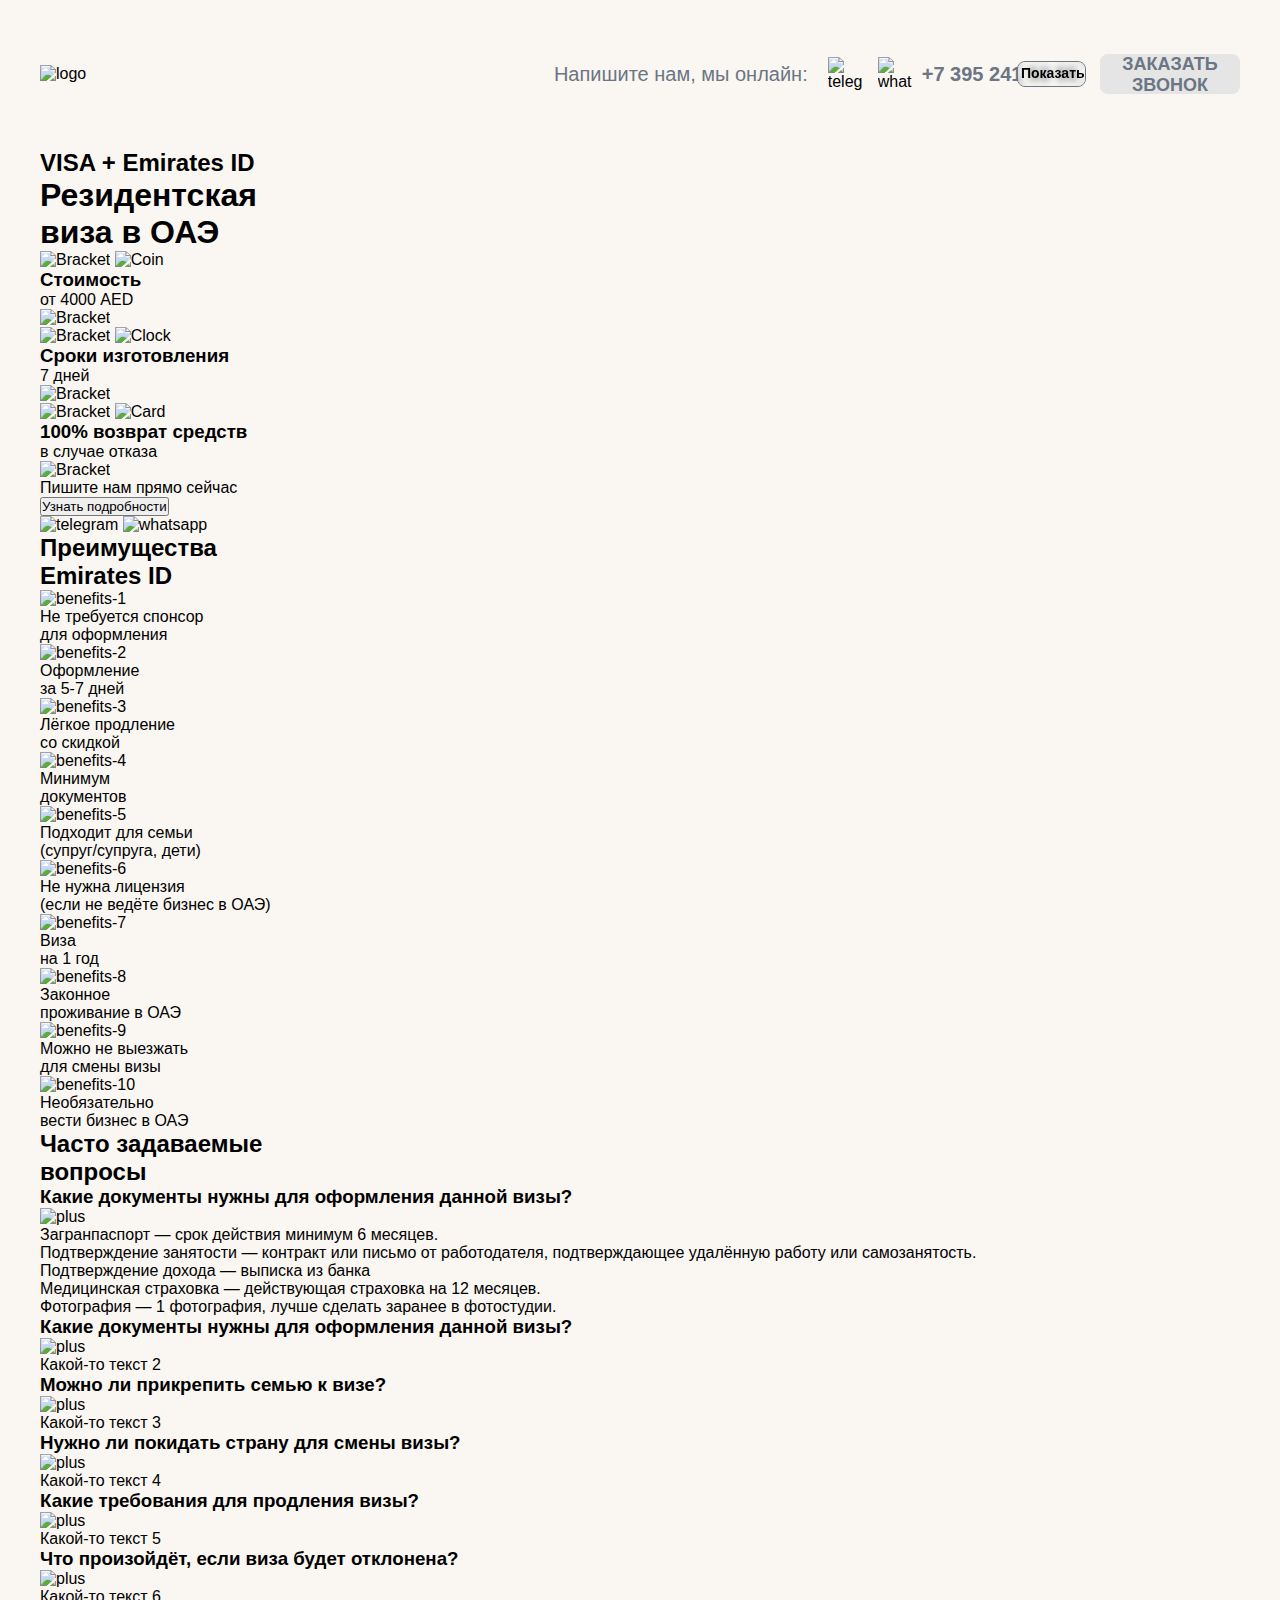
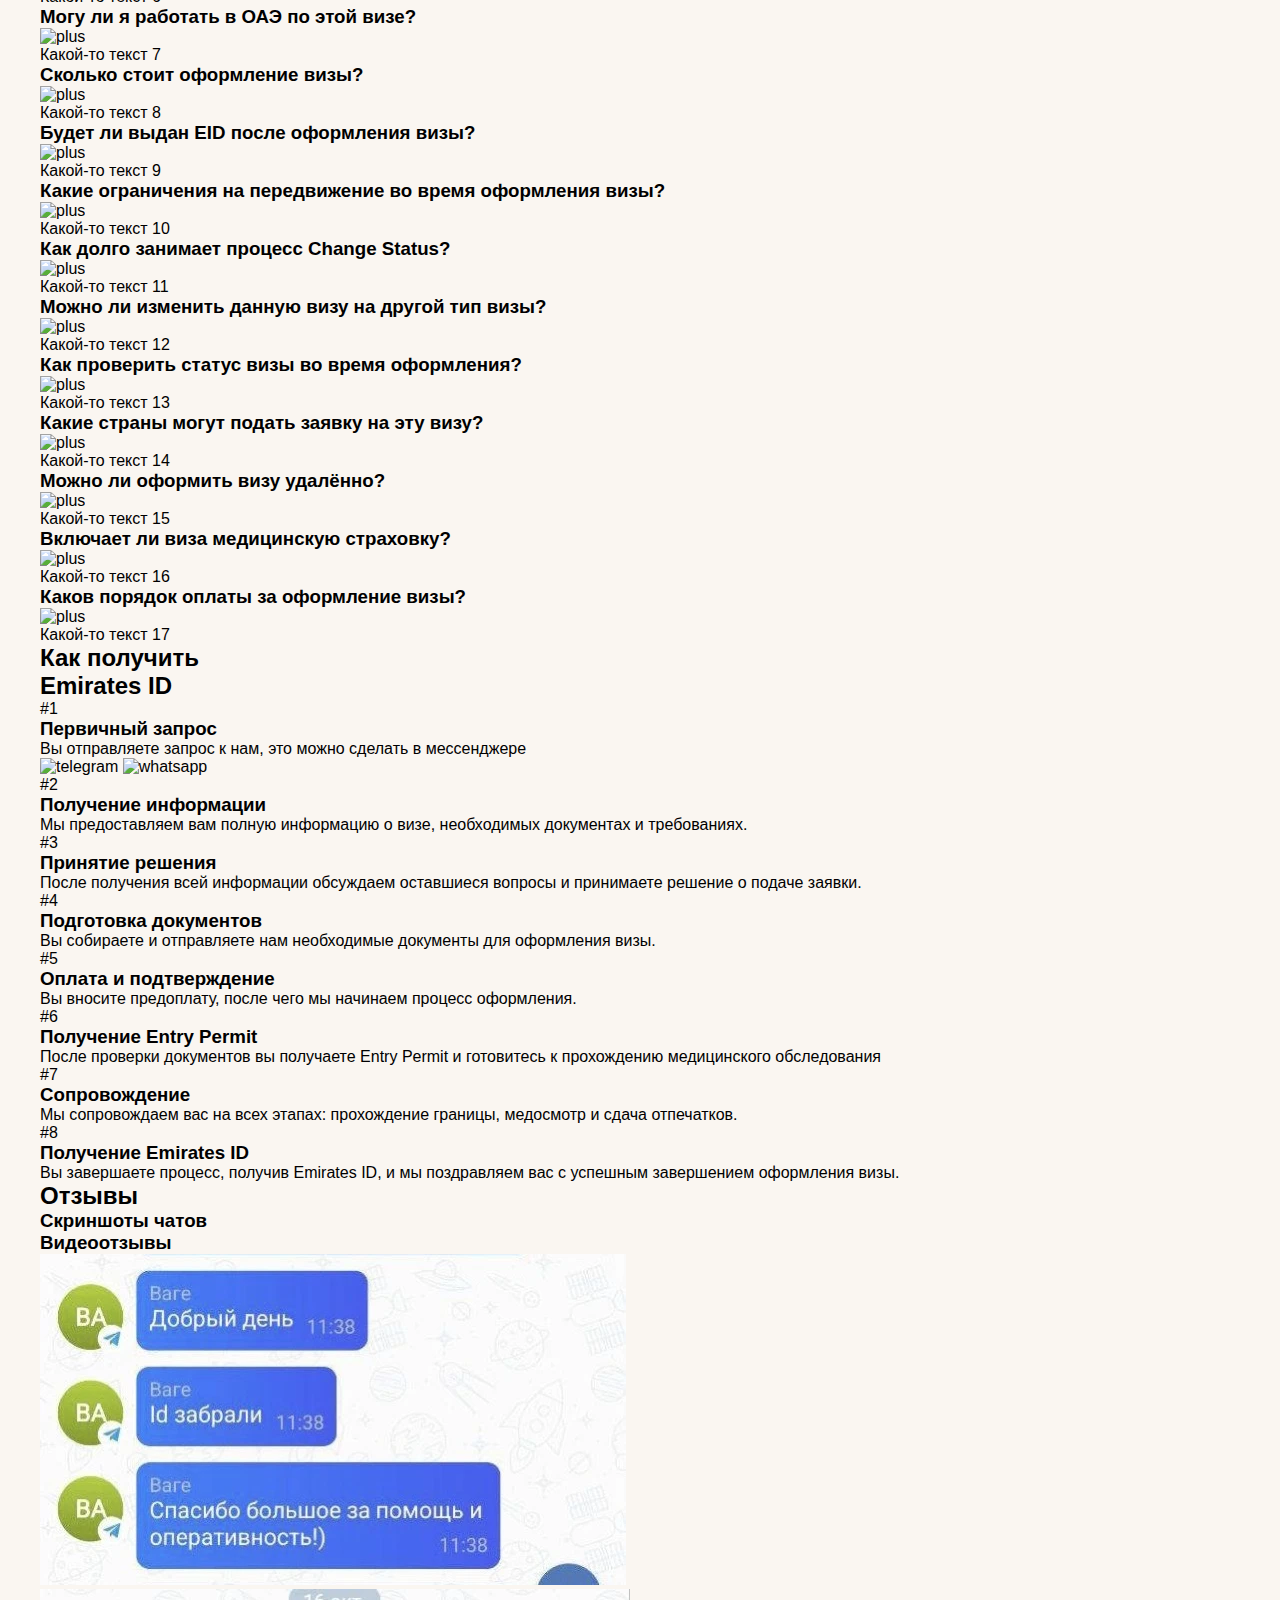
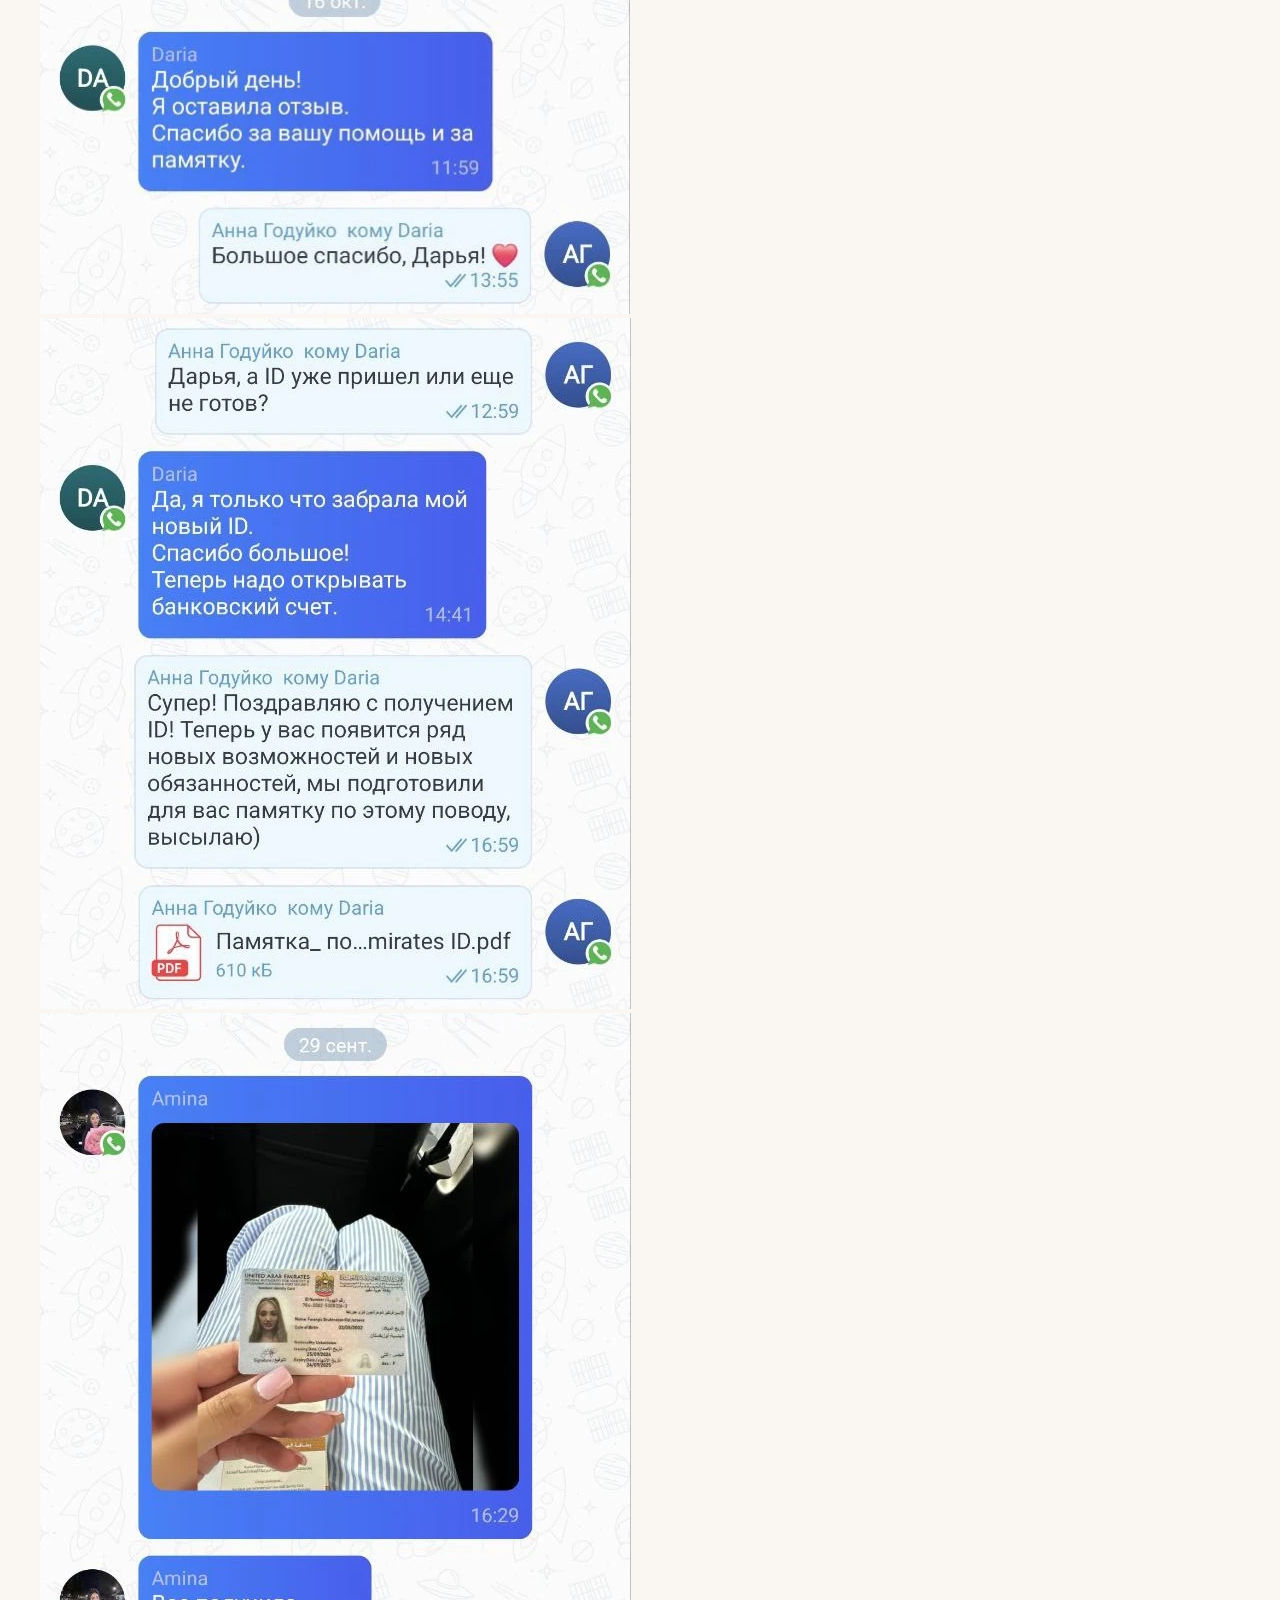
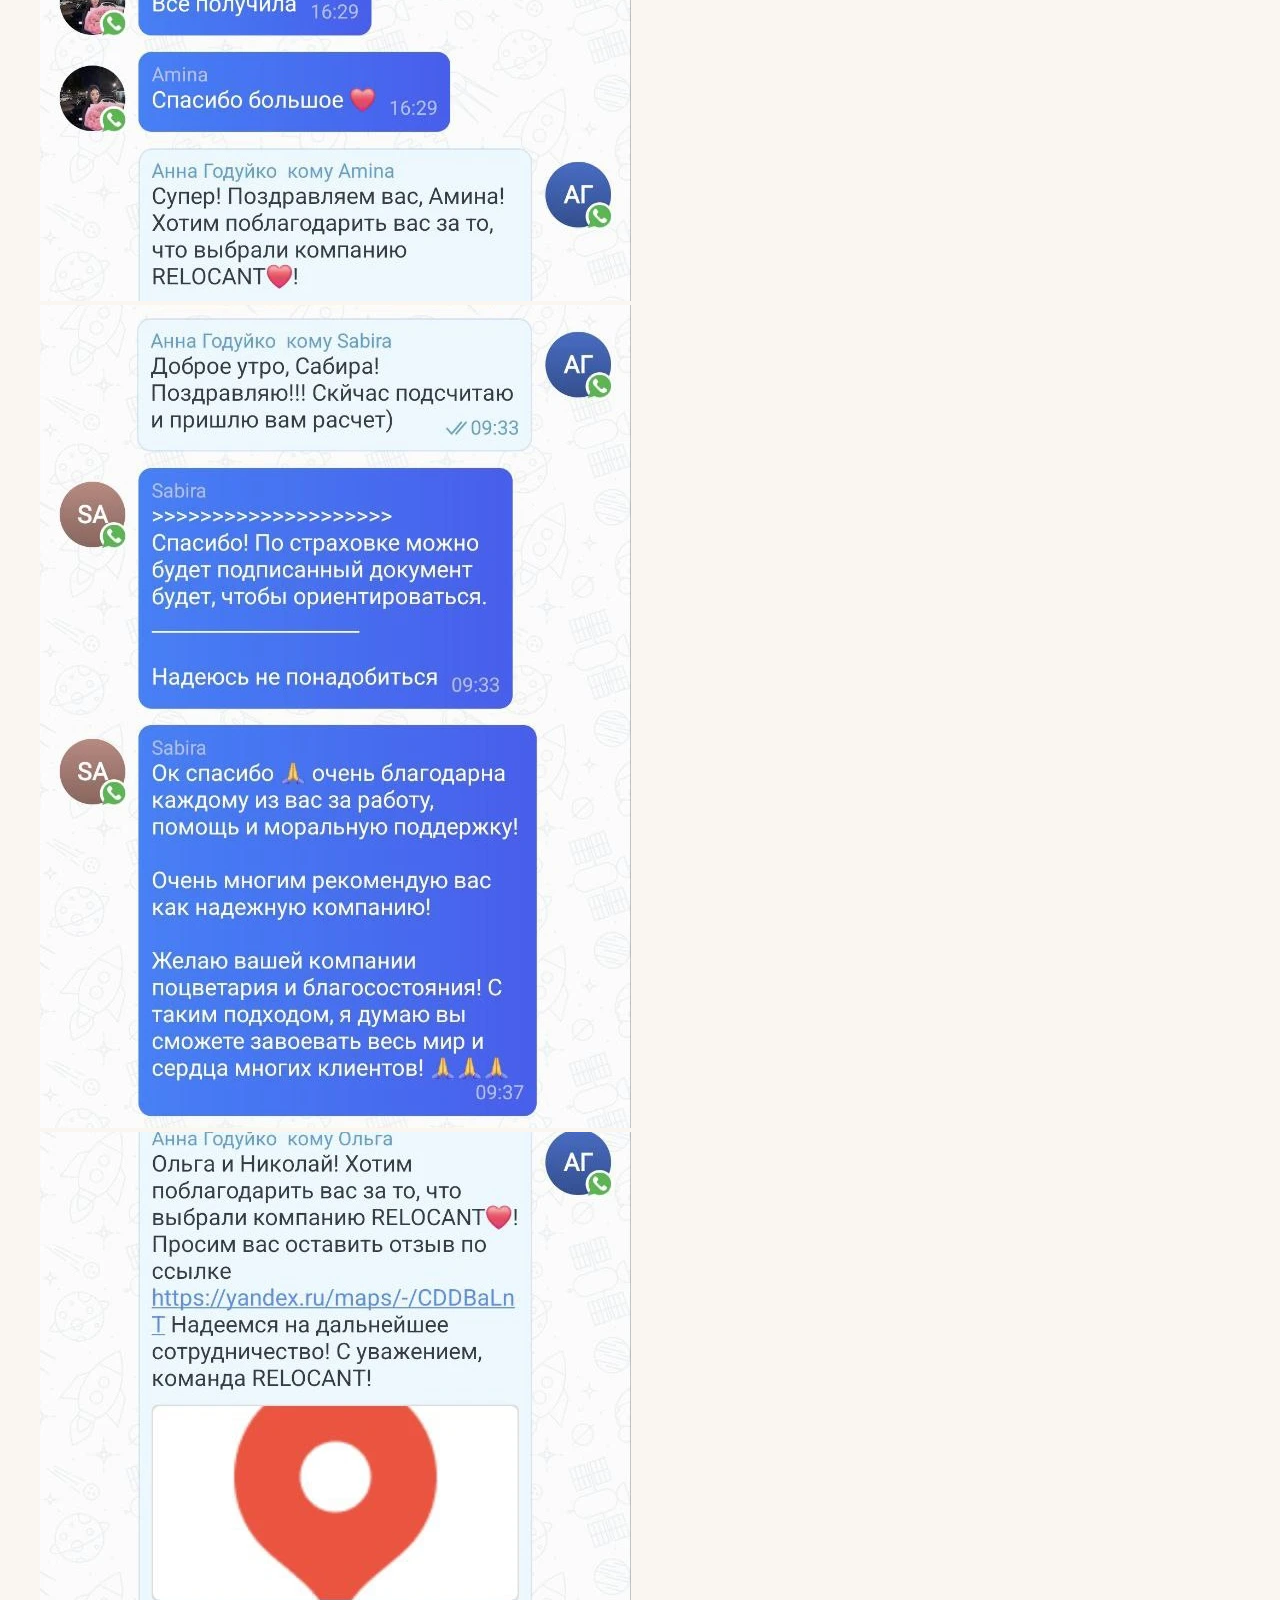
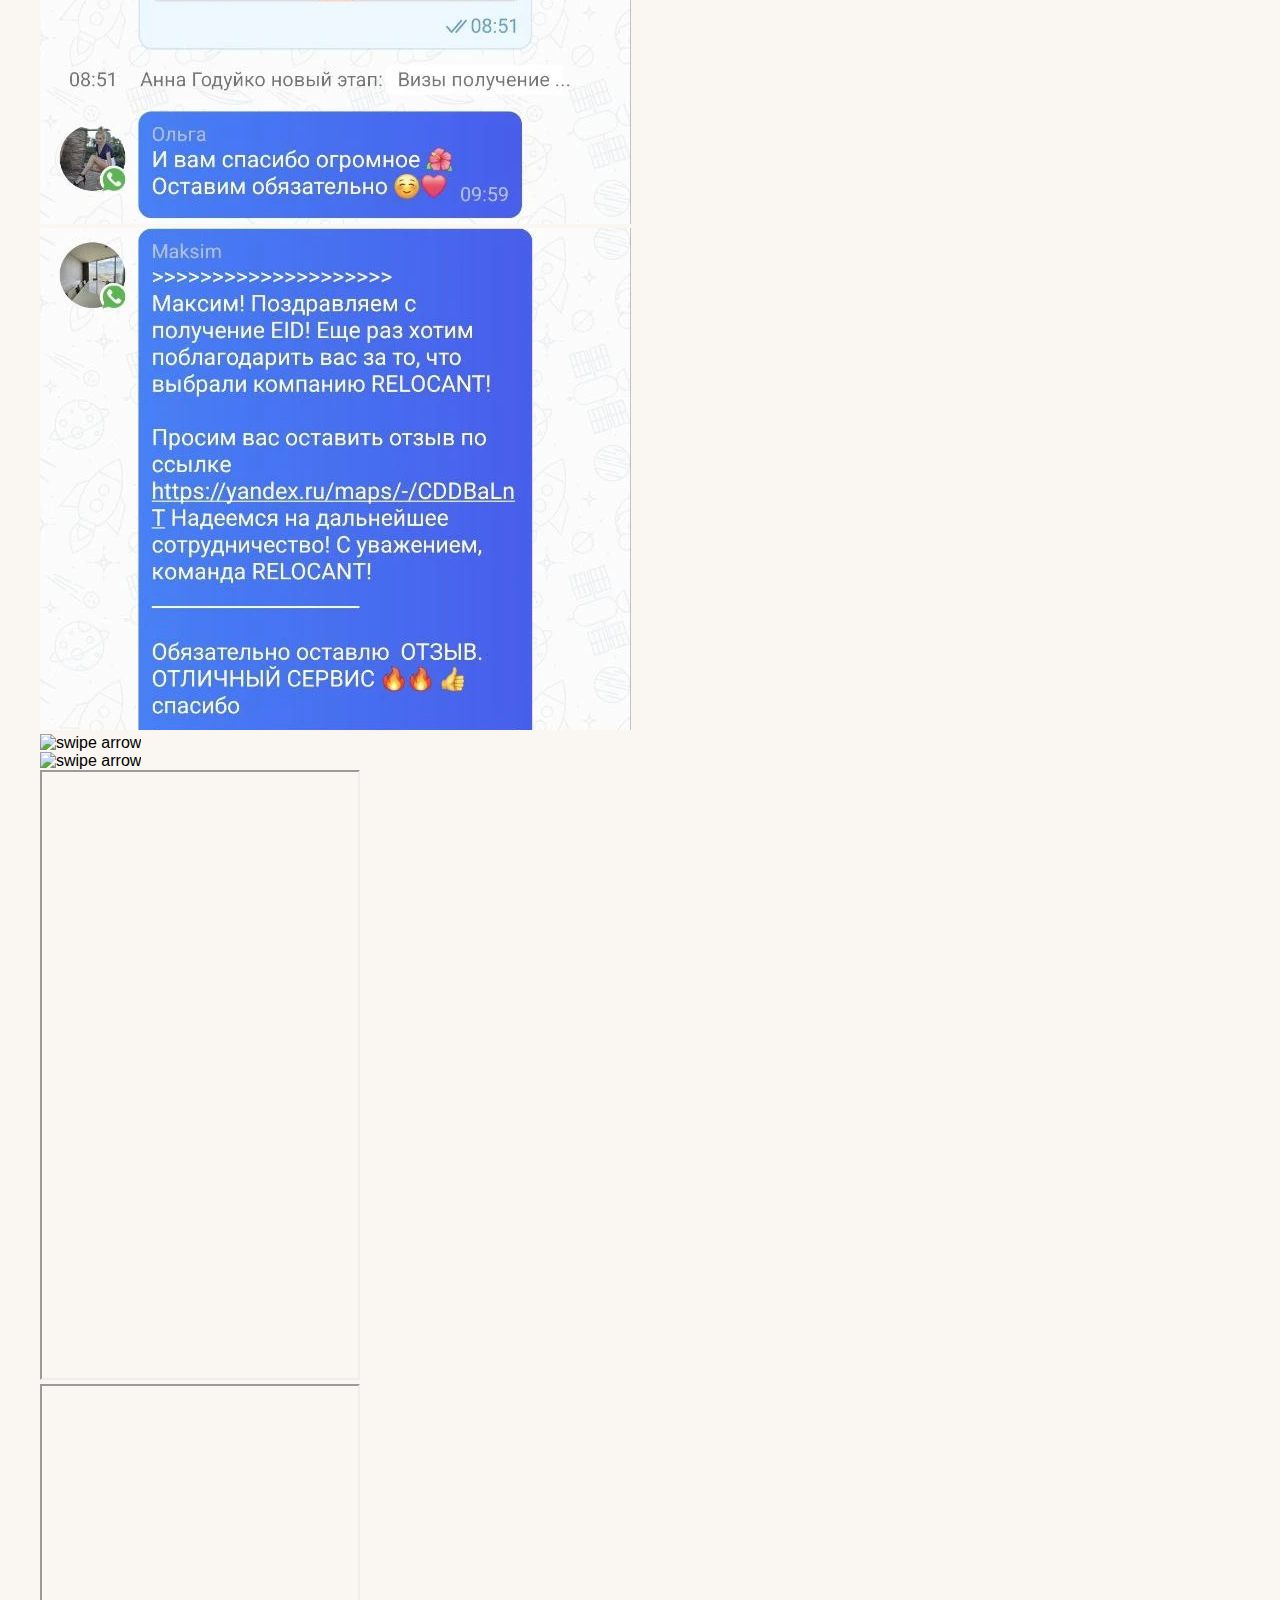
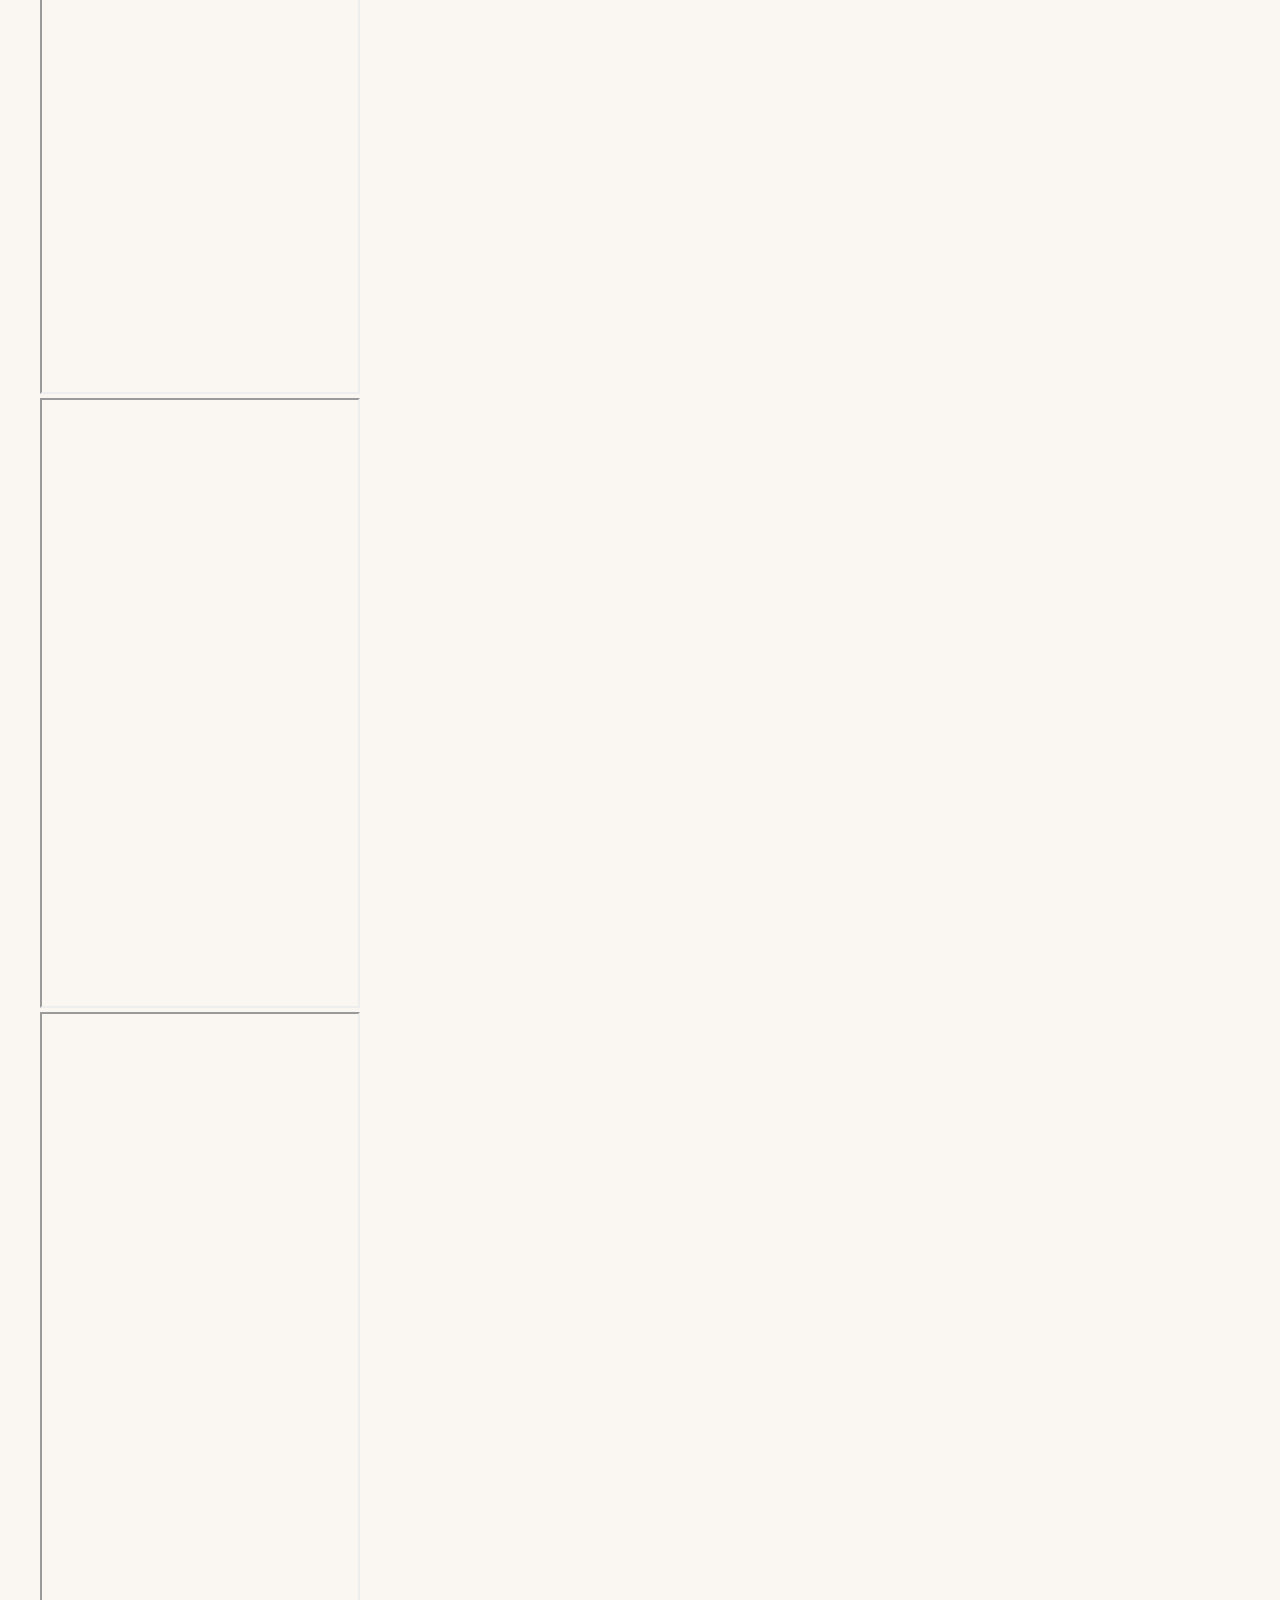
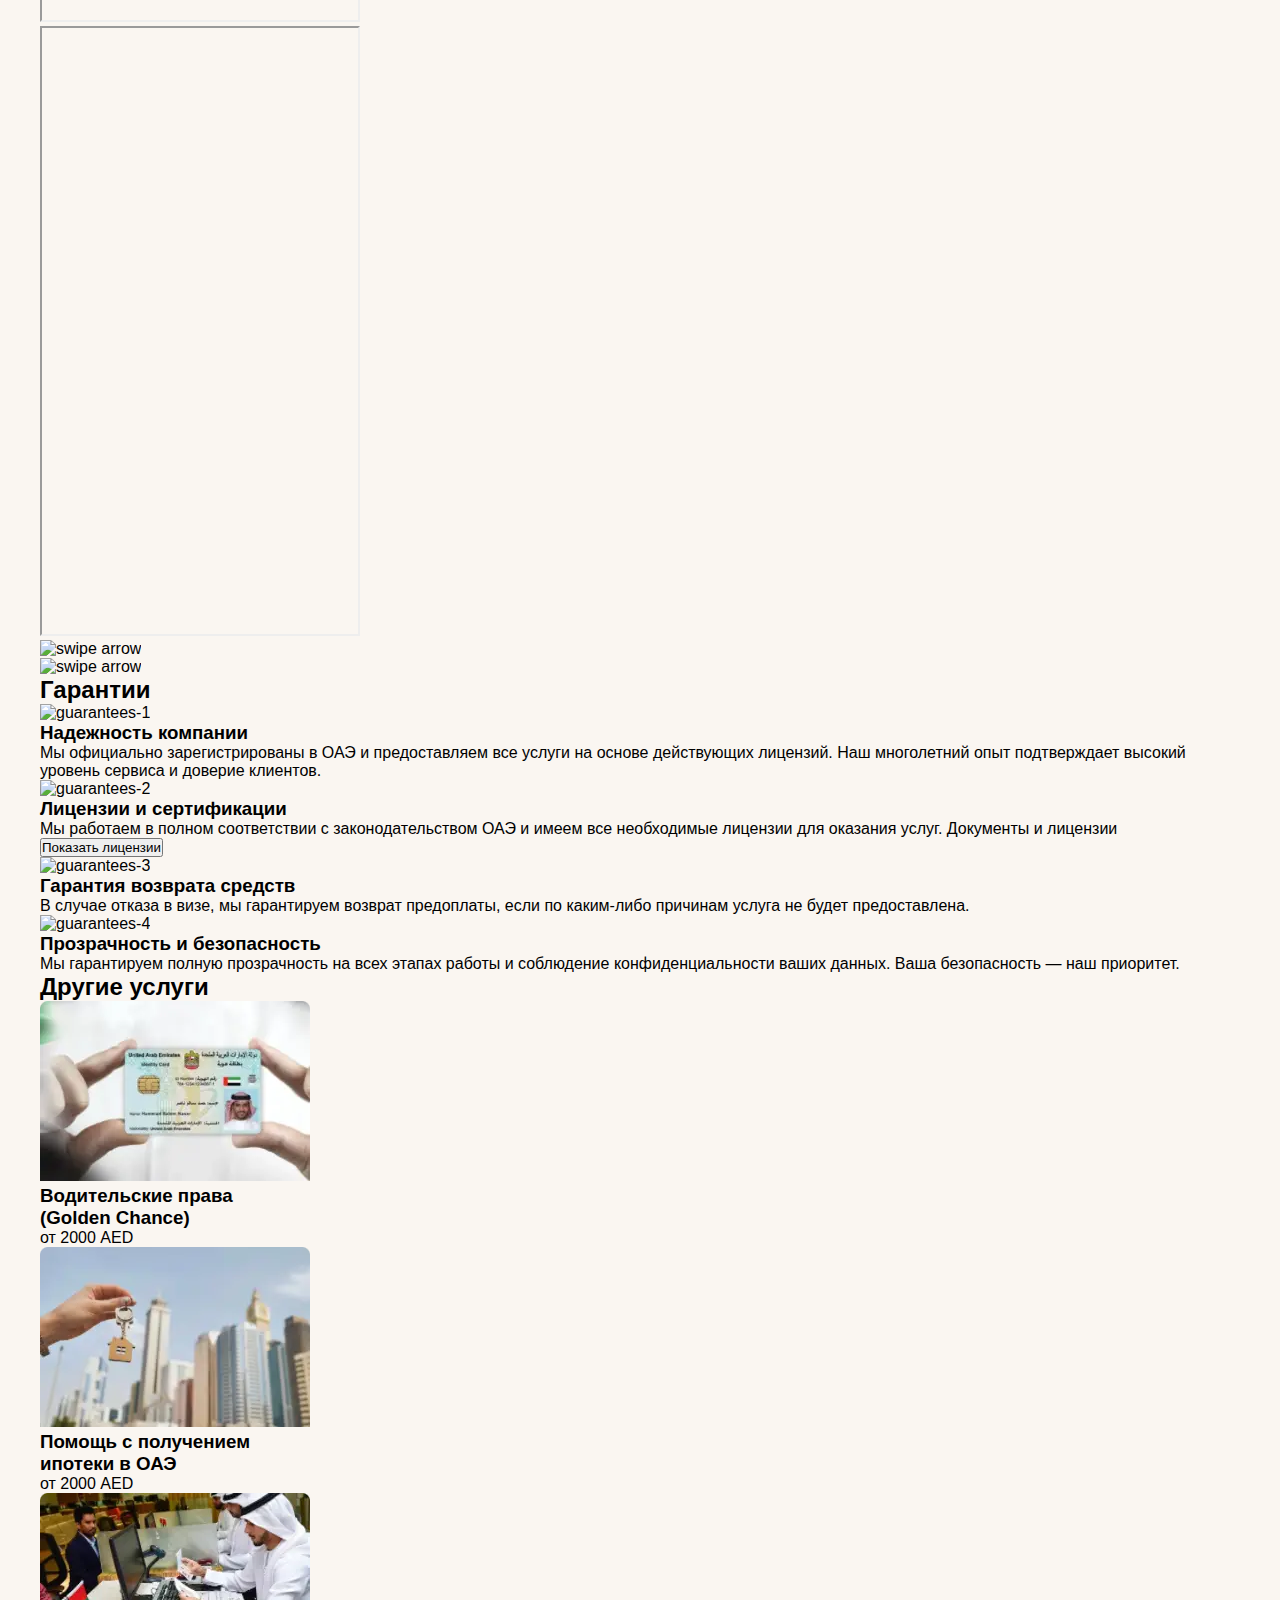
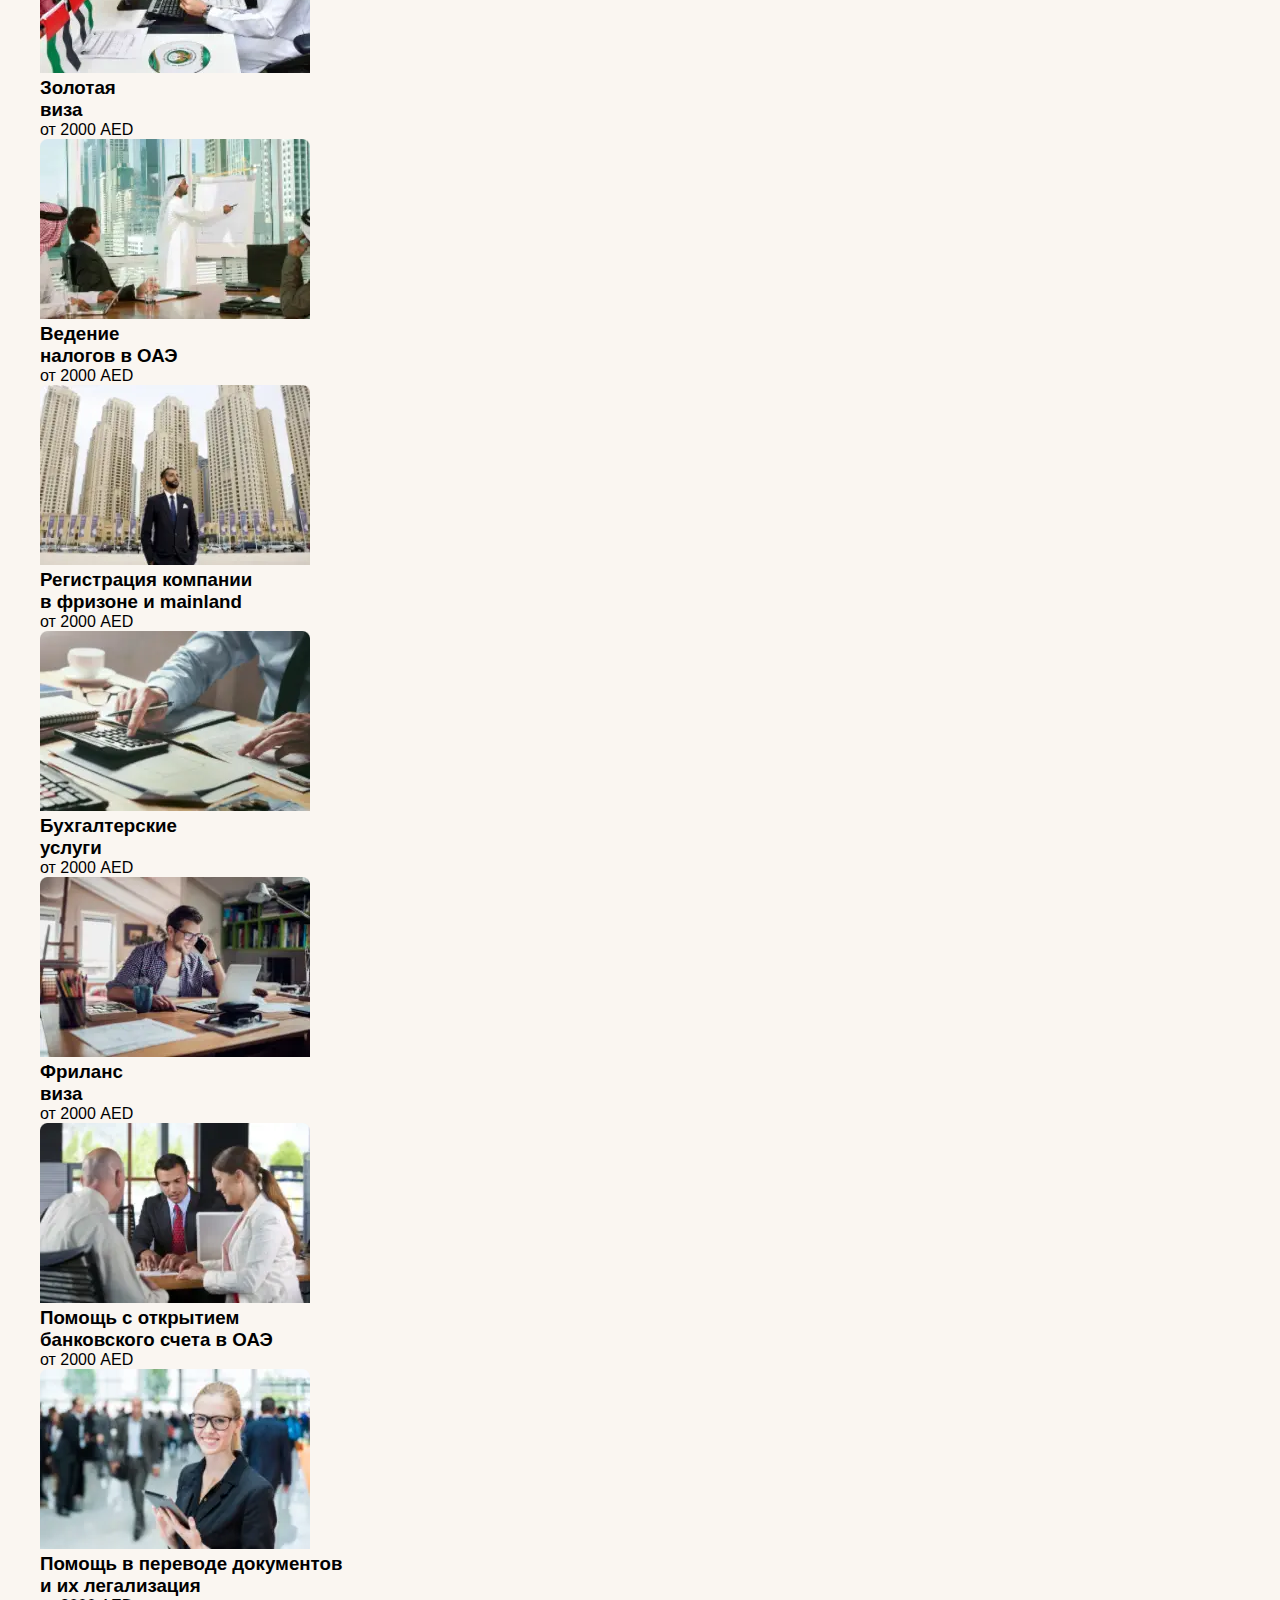
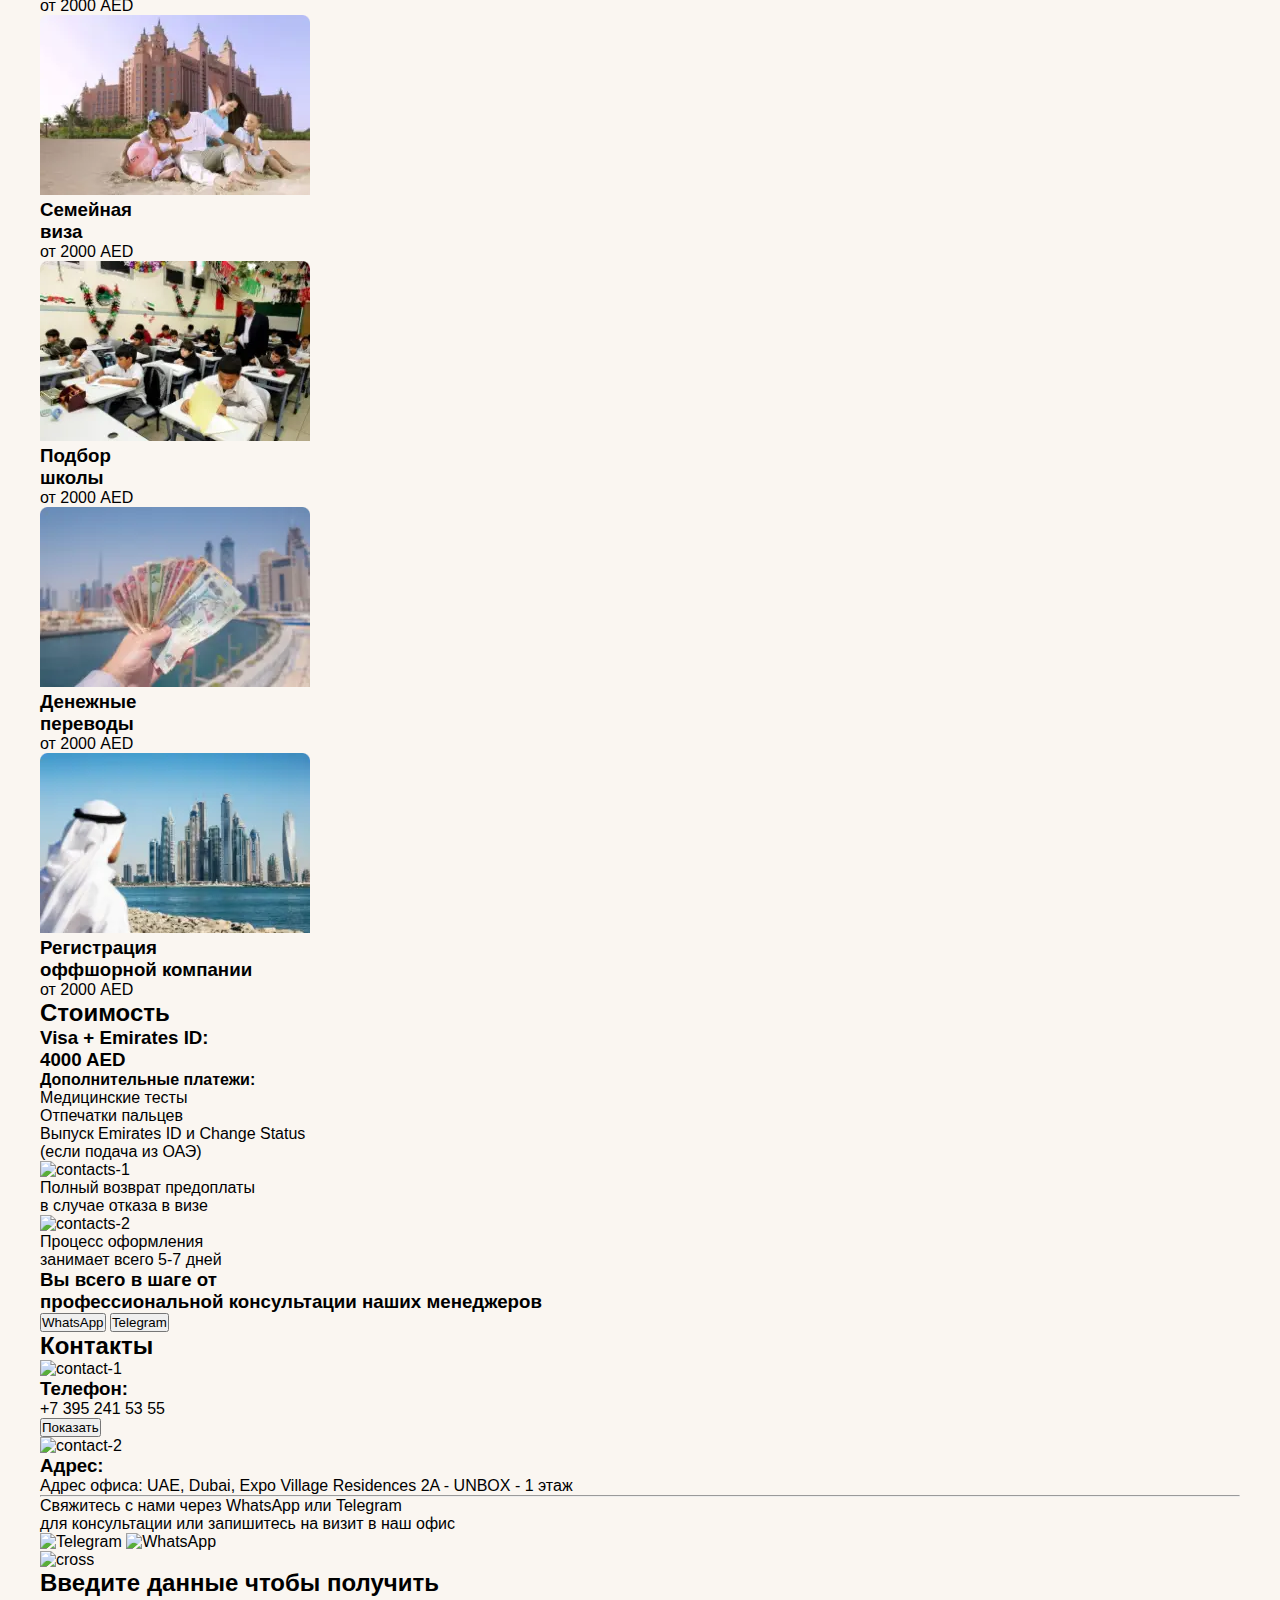
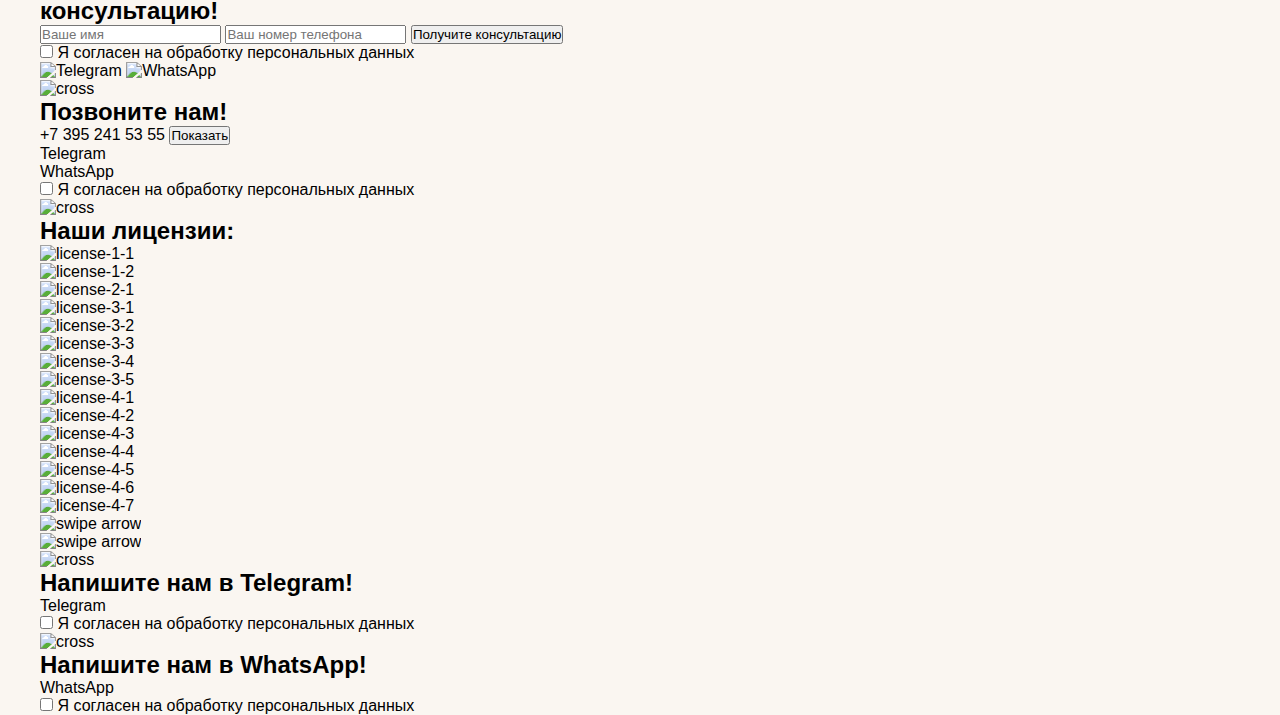
==== commit 87f3f7f2: "fix 2" ====
--- a/index.html
+++ b/index.html
@@ -9,17 +9,17 @@
     <meta name="viewport" content="width=device-width, initial-scale=1.0">
     <meta name="description" content="Сайт релокации в арабские эмираты (ОАЭ)">
 
-    <link rel="stylesheet" href="assets/css/base-and-block.e2dfca56.css">
-    <link rel="stylesheet" href="assets/css/index.6897fd81.css">
+    <link rel="stylesheet" href="assets/css/base-and-block.1cc6d2e5.css">
+    <link rel="stylesheet" href="assets/css/index.e04b0104.css">
     <title>Relocant</title>
 
-    <style>
+    <!-- <style>
         @media only screen and (min-width: 1240px) and (max-width: 1480px) {
             body {
                 zoom: 0.85;
             }
         }
-    </style>
+    </style> -->
 </head>
 <body>
 
@@ -50,7 +50,7 @@
 
                     <div id="phone-1" class="header__content-number">
                         <p>+7 395 241 53 55</p>
-                        <button>Показать</button>
+                        <button></button>
                     </div>
 
                     <button id="order-1" class="header__content-btn">Заказать звонок</button>
--- a/assets/css/base-and-block.1cc6d2e5.css
+++ b/assets/css/base-and-block.1cc6d2e5.css
@@ -0,0 +1,315 @@
+@charset "UTF-8";
+:root {
+  --bg-main: #faf6f1;
+  --bg-box: #ffffff;
+  --text-title: #234778;
+  --text-main: #6B7583;
+  --text-second: #45484B;
+  --text-active: #EEAF60;
+  --btnColor-default_bg: #234778;
+  --btnColor-default_text: #ffffff;
+  --btnColor-hover_bg: #234778;
+  --btnColor-hover_text: #ffffff;
+  --btnColor-focus_bg: #234778;
+  --btnColor-focus_text: #ffffff;
+  --btnBorder-focus_border: #000000;
+  --index-elem-1: 1;
+  --index-elem-2: 2;
+  --index-elem-3: 3;
+  --index-mask: 4;
+  --index-sidebar: 5;
+  --index-modal: 6;
+  --index-topmost: 7;
+}
+
+@font-face {
+  font-family: "Bebas Neue Pro";
+  src: url(../fonts/BebasNeuePro-Regular.7f2a3520.eot);
+  src: url(../fonts/BebasNeuePro-Regular.7f2a3520.eot?#iefix) format("embedded-opentype"), url(../fonts/BebasNeuePro-Regular.a8c263f3.woff) format("woff"), url(../fonts/BebasNeuePro-Regular.b6da36ec.woff2) format("woff2"), url(../fonts/BebasNeuePro-Regular.23990c6f.ttf) format("truetype");
+  font-weight: 400;
+  font-style: normal;
+  font-display: swap;
+}
+@font-face {
+  font-family: "Bebas Neue Pro";
+  src: url(../fonts/BebasNeuePro-SemiExpXBold.cf5132a9.eot);
+  src: url(../fonts/BebasNeuePro-SemiExpXBold.cf5132a9.eot?#iefix) format("embedded-opentype"), url(../fonts/BebasNeuePro-SemiExpXBold.c4047170.woff) format("woff"), url(../fonts/BebasNeuePro-SemiExpXBold.54f622ea.woff2) format("woff2"), url(../fonts/BebasNeuePro-SemiExpXBold.6ab86fb9.ttf) format("truetype");
+  font-weight: 800;
+  font-style: normal;
+  font-display: swap;
+}
+@font-face {
+  font-family: "Bebas Neue Pro";
+  src: url(../fonts/BebasNeuePro-Bold.87acc6c8.eot);
+  src: url(../fonts/BebasNeuePro-Bold.87acc6c8.eot?#iefix) format("embedded-opentype"), url(../fonts/BebasNeuePro-Bold.24fb5d24.woff) format("woff"), url(../fonts/BebasNeuePro-Bold.15072117.woff2) format("woff2"), url(../fonts/BebasNeuePro-Bold.0f65175b.ttf) format("truetype");
+  font-weight: 700;
+  font-style: normal;
+  font-display: swap;
+}
+@font-face {
+  font-family: "Bebas Neue Pro Num";
+  src: url(../fonts/BebasNeueProExpandedExtraBoldIt.ac970cfa.eot);
+  src: url(../fonts/BebasNeueProExpandedExtraBoldIt.ac970cfa.eot?#iefix) format("embedded-opentype"), url(../fonts/BebasNeueProExpandedExtraBoldIt.4a4494aa.woff) format("woff"), url(../fonts/BebasNeueProExpandedExtraBoldIt.2a649b3a.woff2) format("woff2"), url(../fonts/BebasNeueProExpandedExtraBoldIt.a4577fdd.ttf) format("truetype");
+  font-weight: 800;
+  font-style: normal;
+  font-display: swap;
+}
+.header {
+  padding: clamp(1.25rem, 0.536rem + 3.57vw, 3.75rem) 0;
+}
+.header__wrapper {
+  display: flex;
+  justify-content: space-between;
+  align-items: center;
+}
+.header__logo img {
+  display: block;
+  width: 100px;
+  cursor: pointer;
+}
+.header__content {
+  display: flex;
+  flex-direction: row-reverse;
+  align-items: center;
+  gap: 4px;
+}
+.header__content-text {
+  margin: 0 10px 0 0;
+  display: none;
+  color: var(--text-main);
+  font-size: 20px;
+  font-weight: 400;
+  line-height: 24px;
+}
+.header__content-socials {
+  display: flex;
+  align-items: center;
+  justify-content: space-between;
+  gap: 10px;
+}
+.header__content-socials img {
+  width: 20px;
+  height: 20px;
+  cursor: pointer;
+}
+.header__content-number {
+  position: relative;
+  margin: 0 8px 0 0;
+}
+.header__content-number p {
+  color: var(--text-main);
+  font-size: 20px;
+  font-weight: 700;
+  line-height: 23px;
+}
+.header__content-number button {
+  position: absolute;
+  right: -8px;
+  top: 50%;
+  transform: translateY(-50%);
+  width: 69px;
+  height: 26px;
+  border: 1px solid var(--text-main);
+  border-radius: 8px;
+  background: rgba(255, 255, 255, 0.1);
+  color: #000000;
+  font-size: 14px;
+  font-weight: 700;
+  line-height: 16px;
+  text-align: center;
+  cursor: pointer;
+  transition: 0.5s;
+  overflow: hidden; /* Обрезка псевдоэлемента */
+  z-index: 1; /* Размещение перед псевдоэлементом */
+}
+.header__content-number button:before {
+  content: "Показать";
+  position: absolute;
+  padding: 3px;
+  top: 0;
+  left: 0;
+  right: 0;
+  bottom: 0;
+  background: inherit; /* Унаследованный фон для совпадения цвета */
+  -webkit-backdrop-filter: blur(3px);
+  backdrop-filter: blur(3px); /* Эффект размытия */
+  z-index: -1; /* Размещение за кнопкой */
+}
+.header__content-number button:hover {
+  background: rgba(165, 161, 161, 0.3);
+}
+.header__content-btn {
+  display: none;
+  width: 140px;
+  height: 40px;
+  border-radius: 8px;
+  background: #e5e5e5;
+  border: none;
+  color: var(--text-main);
+  font-size: 18px;
+  font-weight: 700;
+  line-height: 21px;
+  text-align: center;
+  text-transform: uppercase;
+  cursor: pointer;
+  transition: 0.5s;
+}
+.header__content-btn:hover {
+  background: #c7c7c7;
+  color: #494c51;
+}
+
+@media (min-width: 768px) {
+  .header__logo img {
+    width: 135px;
+  }
+  .header__content {
+    flex-direction: row;
+    gap: 10px;
+  }
+  .header__content-text {
+    display: block;
+  }
+  .header__content-socials {
+    gap: 16px;
+  }
+  .header__content-socials img {
+    width: 34px;
+    height: 34px;
+  }
+  .header__content-number {
+    margin: 0 12px 0 0;
+  }
+  .header__content-btn {
+    display: block;
+  }
+}
+.footer {
+  padding: 28px;
+  background: var(--text-title);
+  position: fixed;
+  bottom: 0;
+  left: 0;
+  right: 0;
+  z-index: var(--index-elem-3);
+}
+.footer__wrapper {
+  display: flex;
+  justify-content: center;
+  align-items: center;
+  gap: 20px;
+}
+.footer__content-socials {
+  display: flex;
+  align-items: center;
+  justify-content: space-between;
+  gap: 10px;
+}
+.footer__content-socials img {
+  width: 34px;
+  height: 34px;
+  cursor: pointer;
+}
+.footer__content-number {
+  position: relative;
+  margin: 0 8px 0 0;
+}
+.footer__content-number p {
+  color: #ffffff;
+  font-size: 30px;
+  font-weight: 700;
+  line-height: 34px;
+}
+.footer__content-number button {
+  position: absolute;
+  right: -13px;
+  top: 50%;
+  transform: translateY(-50%);
+  width: 104px;
+  height: 40px;
+  border: 1px solid var(--text-main);
+  border-radius: 12px;
+  -webkit-backdrop-filter: blur(7px);
+  backdrop-filter: blur(7px);
+  background: rgba(255, 255, 255, 0.1);
+  color: #000000;
+  font-size: 21px;
+  font-weight: 700;
+  line-height: 24px;
+  text-align: center;
+  cursor: pointer;
+}
+
+@media (min-width: 768px) {
+  .footer {
+    display: none;
+  }
+}
+* {
+  padding: 0;
+  margin: 0;
+  box-sizing: border-box;
+  font-family: "Bebas Neue Pro", sans-serif;
+}
+
+body {
+  position: relative;
+  background-color: var(--bg-main);
+}
+
+li {
+  list-style-type: none;
+}
+
+a {
+  text-decoration: none;
+  color: #000000;
+}
+
+.container {
+  max-width: 320px;
+  padding: 0 20px;
+  margin: 0 auto;
+}
+
+@media (min-width: 768px) {
+  .container {
+    max-width: 1240px;
+  }
+}
+@media (min-width: 1440px) {
+  .bg-2 {
+    position: absolute;
+    top: 0;
+    bottom: 0;
+    left: 0;
+    right: 0;
+    background: url(../img/bg-2.209cf480.webp);
+    background-repeat: no-repeat;
+    background-position: right 3390px;
+    z-index: -1;
+  }
+  .bg-3 {
+    position: absolute;
+    top: 0;
+    bottom: 0;
+    left: 0;
+    right: 0;
+    background: url(../img/bg-3.c59078a2.webp);
+    background-repeat: no-repeat;
+    background-position: center 6650px;
+    z-index: -1;
+  }
+  .bg-4 {
+    position: absolute;
+    top: 0;
+    bottom: 0;
+    left: 0;
+    right: 0;
+    background: url(../img/bg-4.ad624e89.webp);
+    background-repeat: no-repeat;
+    background-position: left calc(100% - 0px);
+    z-index: -1;
+    background-size: contain;
+  }
+}